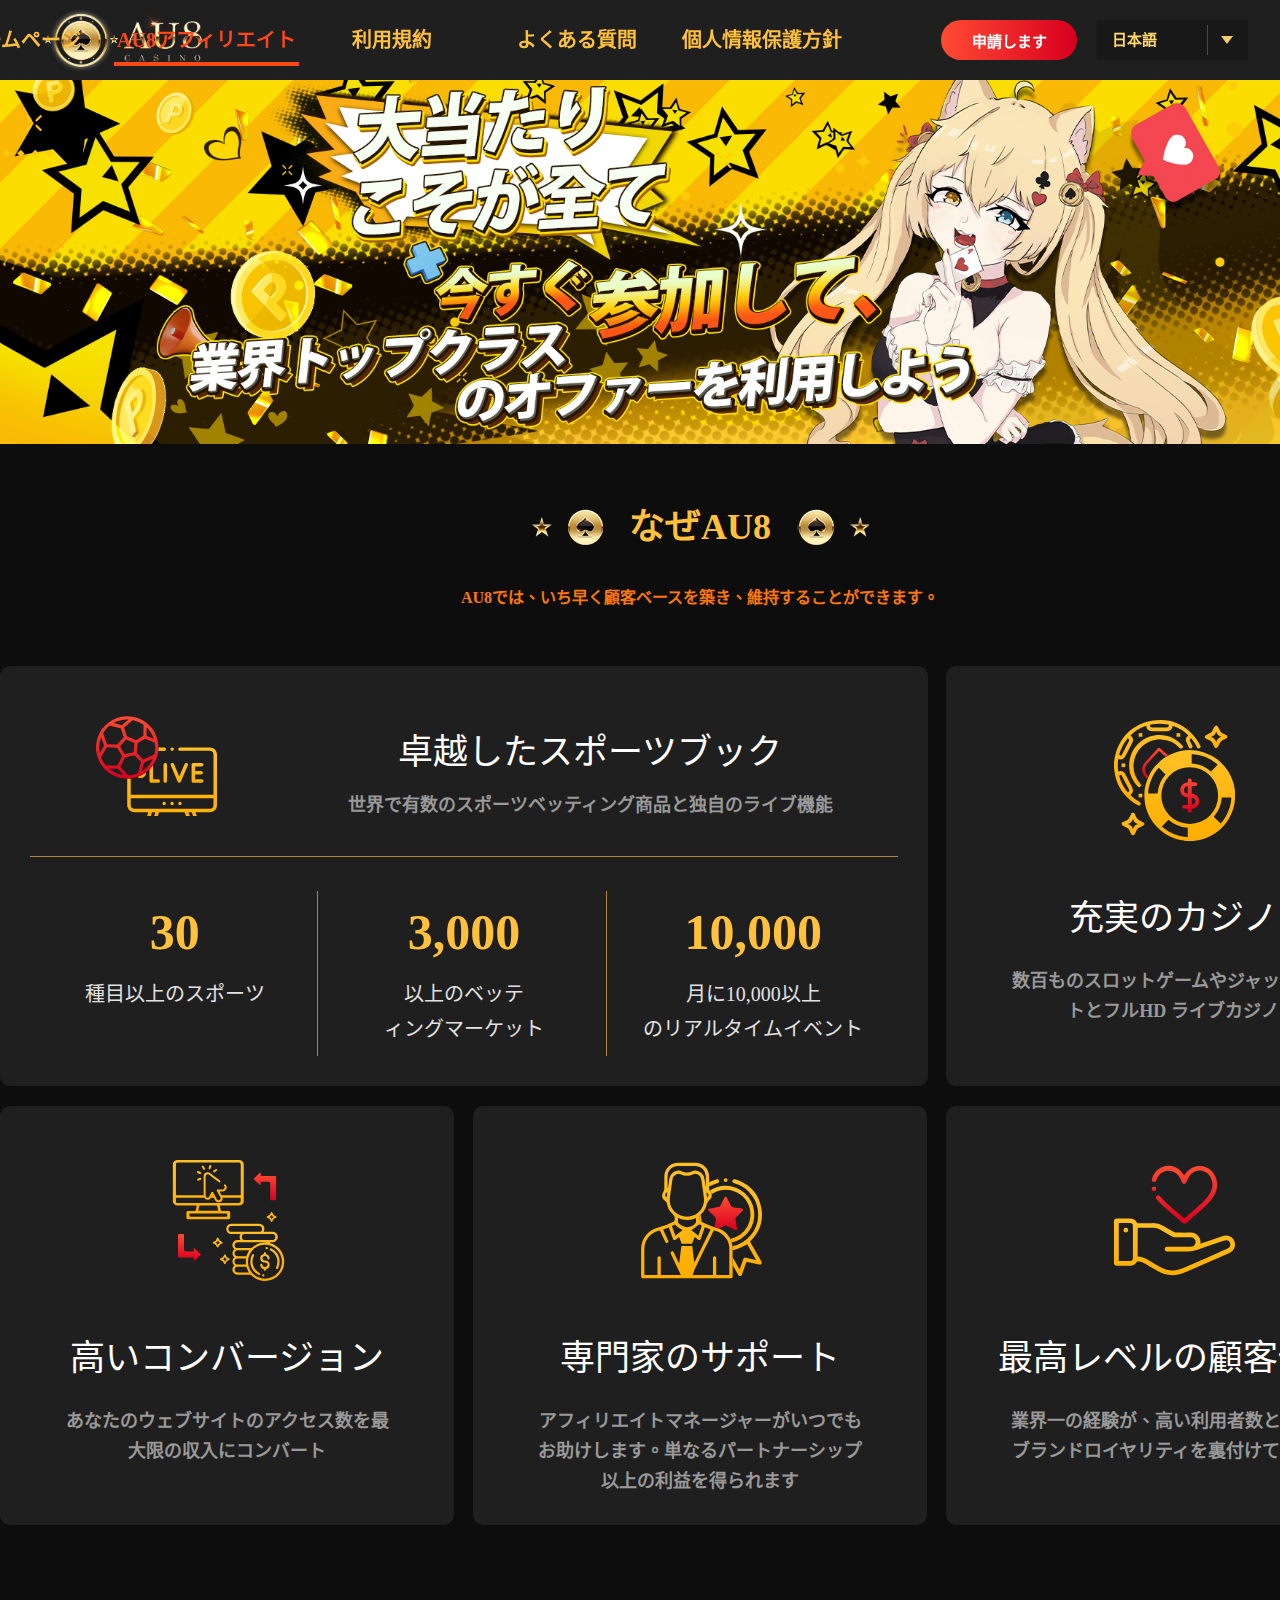
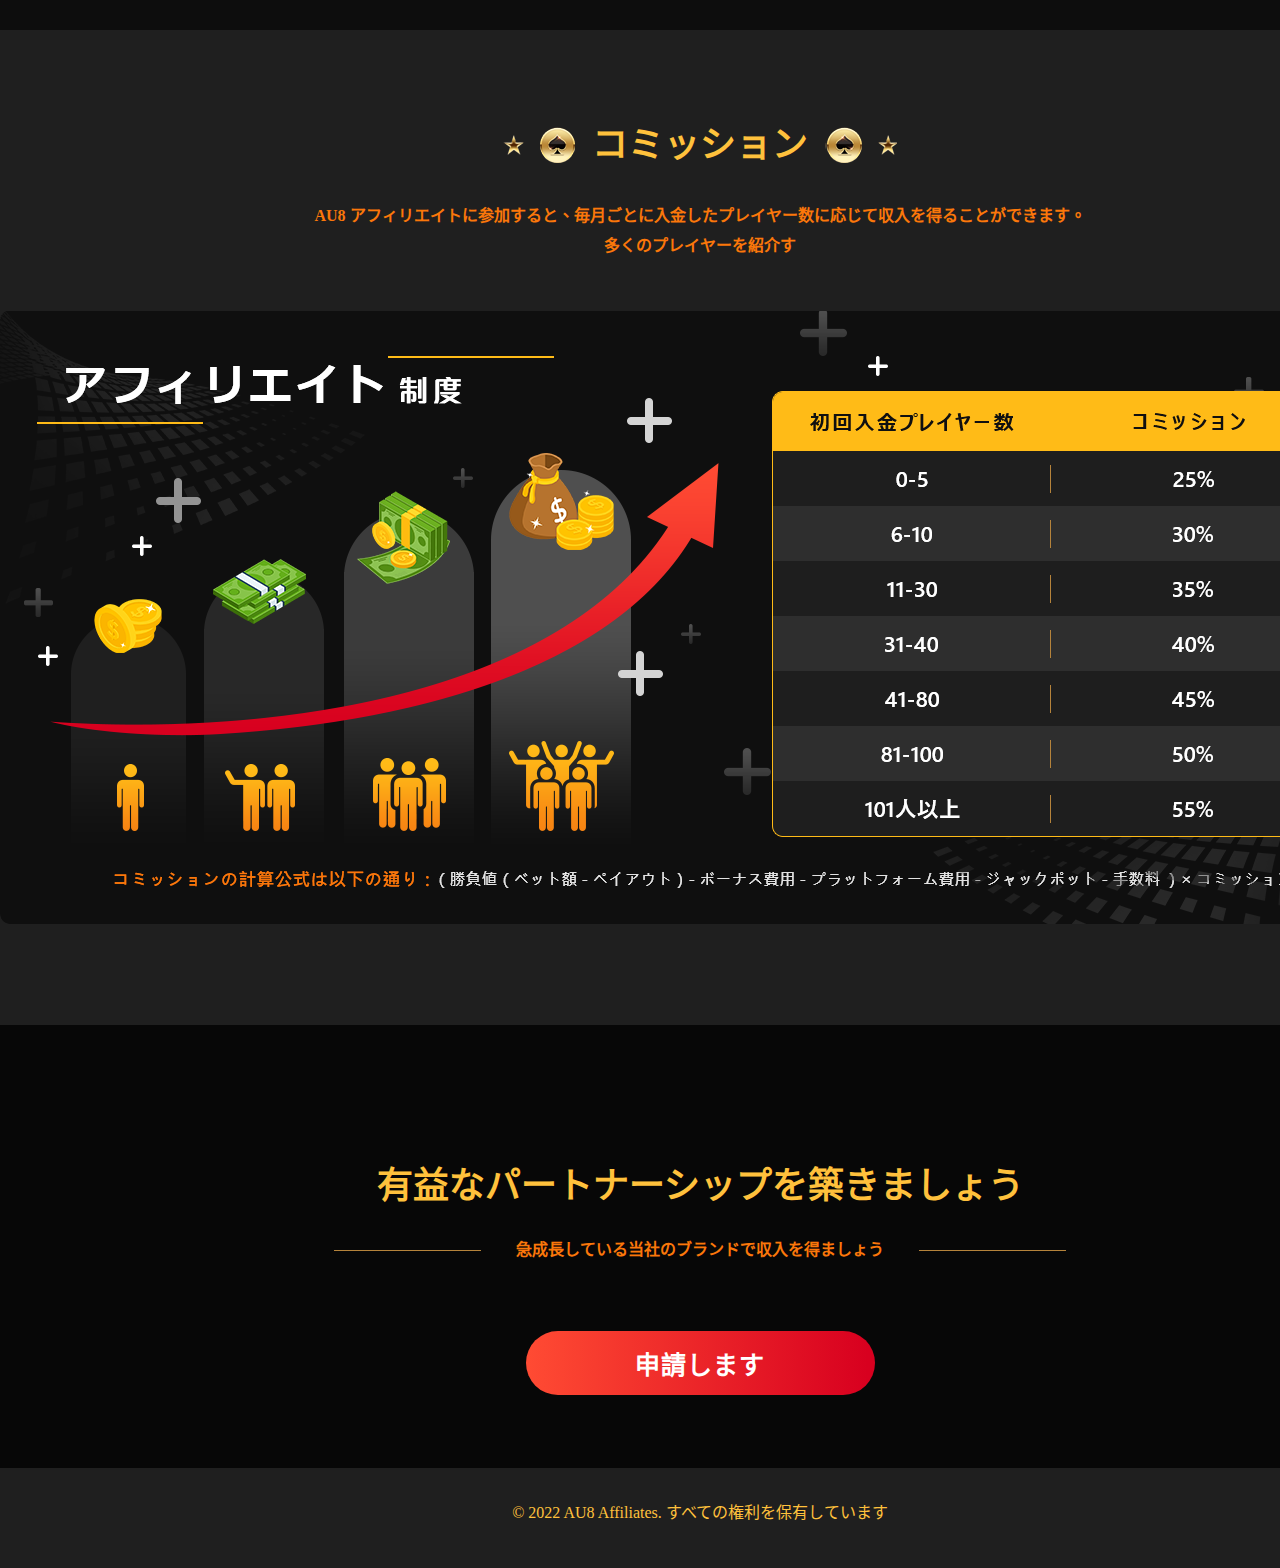
==== index.html @ 7978c4e2 "111-08-05" ====
<!DOCTYPE html>
<html lang="zh-TW">
<head>
    <meta charset="UTF-8">
    <meta name="viewport" content="width=device-width, initial-scale=0.25">
    <title>Document</title>
    <link rel="stylesheet" href="./css/style.css">
    <link rel="stylesheet" href="./js/slick-1.8.1/slick/slick.css">
    <link rel="stylesheet" href="./js/slick-1.8.1/slick/slick-theme.css">
    <script src="https://code.jquery.com/jquery-3.6.0.min.js"></script>
    <script src="https://code.jquery.com/jquery-2.2.0.min.js"></script>
    <script src="./js/slick-1.8.1/slick/slick.min.js"></script>
    <script src="./js/javascript.js"></script>
    <link rel="shortcut icon" href="../images/NJLOGO_64x64.ico" type="image/x-icon">
</head>
<body>
    <header>
        <!--上部-->
        <div class="top">
            <!--logo-->
            <img class="logo" src="./images/icon/logo.png" onclick="window.location.href='../index.html'">
            <ul class="agentNav">
                <li>ホームページ</li>
                <li class="active">AU8アフィリエイト</li>
                <li onclick="window.location.href='./html/agRule.html'">利用規約</li>
                <li onclick="window.location.href='./html/agQA.html'">よくある質問</li>
                <li onclick="window.location.href='./html/agPersonal.html'">個人情報保護方針</li>
            </ul>
             <!--右_未登入-->
             <ul class="user login display">
                <!--未登入選單-->
                <li>
                    <form class="loginForm">
                        <button class="agentSignup" type="button">申請します</button>
                    </form>
                </li>
                <!--語言列-->
                <li class="lang">
                    <select>
                        <option>繁體中文</option>
                        <option>简体中文</option>
                        <option>ENGLISH</option>
                        <option selected>日本語</option>
                    </select>
                </li>
            </ul>
        </div>
    </header>
    <main>
        <div class="agentPage">
            <div class="topBanner">
                <div class="eventBanner"></div>
            </div>
            <!--內容-->
            <div class="center">
                <div class="client">
                    <p class="title">なぜAU8</p>
                    <p class="subTitle">AU8では、いち早く顧客ベースを築き、維持することができます。</p>
                    <div class="block">
                        <div class="line">
                            <div class="long">
                                <div class="top">
                                    <i class="icon_1"></i>
                                    <div>
                                        <p class="main">卓越したスポーツブック </p>
                                        <p class="sub">世界で有数のスポーツベッティング商品と独自のライブ機能 </p>
                                    </div>
                                </div>
                                <div class="down">
                                    <div class="item">
                                        <p class="num">30</p>
                                        <p class="info">種目以上のスポーツ </p>
                                    </div>
                                    <div class="item">
                                        <p class="num">3,000</p>
                                        <p class="info">以上のベッテ<br>ィングマーケット</p>
                                    </div>
                                    <div class="item">
                                        <p class="num">10,000</p>
                                        <p class="info">月に10,000以上<br>のリアルタイムイベント </p>
                                    </div>
                                </div>
                            </div>
                            <div class="box">
                                <i class="icon_2"></i>
                                <p class="main">充実のカジノ</p>
                                <p class="sub">数百ものスロットゲームやジャックポッ<br>トとフルHD ライブカジノ</p>
                            </div>
                        </div>
                        <div class="line">
                            <div class="box">
                                <i class="icon_3"></i>
                                <p class="main">高いコンバージョン </p>
                                <p class="sub">あなたのウェブサイトのアクセス数を最<br>大限の収入にコンバート</p>
                            </div>
                            <div class="box">
                                <i class="icon_4"></i>
                                <p class="main">専門家のサポート</p>
                                <p class="sub">アフィリエイトマネージャーがいつでも<br>お助けします。単なるパートナーシップ<br>以上の利益を得られます</p>
                            </div>
                            <div class="box">
                                <i class="icon_5"></i>
                                <p class="main">最高レベルの顧客保持</p>
                                <p class="sub">業界一の経験が、高い利用者数と強力な<br>ブランドロイヤリティを裏付けています</p>
                            </div>
                        </div>
                    </div>
                </div>
            </div>
            <div class="commission">
                <div class="center">
                    <p class="title">コミッション</p>
                    <p class="subTitle">AU8 アフィリエイトに参加すると、毎月ごとに入金したプレイヤー数に応じて収入を得ることができます。<br>多くのプレイヤーを紹介す</p>
                    <div class="rulePic">
                    </div>
                </div>
            </div>
        </div>
    </main>
    <footer class="agentP">
            <p class="title">有益なパートナーシップを築きましょう</p>
            <p class="subTitle">急成長している当社のブランドで収入を得ましょう</p>
            <button class="agentSignup" type="button">申請します</button>
            <div class="bottom">
                <p class="copyright">© 2022 AU8 Affiliates. すべての権利を保有しています</p>
            </div>
    </footer>
    <div class="filter">
        <!--退傭代理註冊申請彈窗-->
        <div class="jumpWindow agRegist ">
            <div class="title">
                <p>申請します</p>
            </div>
            <div class="content">
                <div class="block">
                    <form>
                        <label>
                            <div class="inputBox">
                                <p class="inputName"><span>※</span>アカウントID</p>
                                <input type="text">
                                <p class="remindText">*数字と英文字のみ、記号不可<br>*4文字以上である必要が御座います<br>*4文字以上である必要が御座います</p>
                            </div>
                        </label>
                        <label>
                            <div class="inputBox">
                                <p class="inputName"><span>※</span>パスワード</p>
                                <input type="text">
                            </div>
                        </label>
                        <label>
                            <div class="inputBox">
                                <p class="inputName"><span>※</span>お名前</p>
                                <input type="text">
                                <p class="remindText">*ローマ字フルネーム</p>
                            </div>
                        </label>
                        <label>
                            <div class="inputBox last">
                                <p class="inputName"><span>※</span>メール</p>
                                <input type="text">
                            </div> 
                        </label>
                    </form>
                </div>    
                <div class="block">
                    <form>
                        <div class="inputBox">
                            <label>
                                <p class="inputName"><span>※</span>LINE</p>
                                <input type="text">
                            </label>
                        </div>
                        <div class="inputBox">
                            <label>
                                <p class="inputName"><span>※</span>宣伝サイトURL</p>
                                <input type="text">
                                <p class="remindText">*宣伝を行うサイトURLもしくはその他の宣伝方法<br>*宣伝URLが無い場合は、紹介方法をご入力ください<br>*プレイヤーアカウントはAU8で登録したアカウントとなります</p>
                            </label>
                        </div>
                        <div class="inputBox">
                            <label>
                                <p class="inputName"><span>※</span>報酬お支払い方法</p>
                                <input type="text" value="USDT" class="select"> <div class="arrow"></div>
                            </label>
                        </div>
                    </form> 
                    <div class="btnBox">
                        <div class="readBtn"><p class="checked">√</p></div>
                        <p class="agree openAGterms">利用規約に同意します</p>
                    </div>
                    <buttton class="apply close">申請します</buttton>
                </div>    
            </div>
        </div>
         <!--相關條款彈窗-->
         <div class="jumpWindow agTerms">
            <div class="title">
                <p>利用規約とプライバシーポリシー</p>
                <i class="close_ic back"></i>
            </div>
            <div class="content">
                <div class="contentBlock">
                    <p class="smallTitle introduce">1.はじめに</p>
                    <p class="info"><span class="chapter">1.1</span>本利用規約に同意する前に、すべての項目を必ずお読みください。本規約に同意することにより、本規約<br>は、パートナーまたはパートナーが代表する組織を拘束するものとなります。</p>
                </div>
                <div class="contentBlock">
                    <p class="smallTitle explain">2.定義と解釈</p>
                    <p class="info"><span class="keyword">「当サイト」</span>とは、fortuna888.netのことを指します。</p>
                    <p class="info"><span class="keyword">「AU8」</span>とは、fortuna888.netのことを指します。</p>
                    <p class="info"><span class="keyword">「当社」</span>とは、当サイトの運営会社Astrobet N.V., Ltd.のことを指します。</p>
                    <p class="info"><span class="keyword">「アフィリエイトプログラム」</span>とは、当サイトおよびパートナー間のパートナーシップを指します。<br>パートナーはAU8のウェブサイトを宣伝し、当サイトのウェブサイトへ新規プレイヤーを継続的に生み出すものとします。</p>
                    <p class="info"><span class="keyword">「パートナー」</span>とは、当サイトのアフィリエイトプログラムに登録参加する人物を指します。</p>
                    <p class="info"><span class="keyword">「パートナーウェブサイト」</span>とは、パートナーが維持・運営し、当サイトのアフィリエイトリンクおよびコ
                        ードを案内するプラットフォーム（ウェブサイト／アプリケーション／ウィジェット等）を指します。</p>
                    <p class="info"><span class="keyword">「アフィリエイトリンク」</span>とは、パートナーウェブサイトからAU8へのインターネットハイパーリンクを
                        指します。</p>
                    <p class="info"><span class="keyword">「アフィリエイトコード」</span>とは、パートナー毎に設定されるコードで、本コードを登録の際に入力をした場合
                        でもパートナーの子会員と設定されるコードを指します。</p>
                    <p class="info"><span class="keyword">「プレイヤー」</span>とは、当サイトでプレイアカウントを作成し、ベットしている人物のことを指します。</p>
                    <p class="info"><span class="keyword">「プレイアカウント」</span>とは、当サイトでプレイをするために作成されたアカウントを指します。</p>
                    <p class="info"><span class="keyword">「アフィリエイトアカウント」</span>とは、パートナーが当サイトのアフィリエイトプログラムに登録をした際に
                        発行されるアカウントを指します。</p>
                    <p class="info"><span class="keyword">「子会員」</span>とは、パートナーのリンクから当サイトへ登録をしたプレイヤーを指します。</p>
                    <p class="info"><span class="keyword">「アクティブ子会員」</span>とは、入金をしてベットをしたプレイヤーを指します。</p>
                    <p class="info"><span class="keyword">「コミッション」</span>とは、本規約で設定されたパートナーへの支払いを指します。 </p>
                </div>
                <div class="contentBlock">
                    <p class="smallTitle partner">3.パートナー適用条件</p>
                    <p class="info"><span class="chapter">3.1.</span>パートナーは以下を表明し保証します。</p>
                    <div class="chapterBox">
                        <p class="infoChapter"><span class="chapter">3.1.1.</span>パートナー期間中は、パートナー契約を締結する権利と権限を有し、そのすべての義務を履行する。</p>
                        <p class="infoChapter"><span class="chapter">3.1.2.</span>パートナー契約に基づく義務を履行するために必要な登録、許可、同意およびライセンスをすべて取<br>
                            得し、有効に維持するものとする。</p>
                        <p class="infoChapter"><span class="chapter">3.1.3.</span>パートナー契約の条項を完全に理解し、同意する。</p>
                    </div>
                    <p class="info"><span class="chapter">3.2.</span>当サイトは提出されたパートナー情報を審査し、アフィリエイト申請を認証するか否かを電子<br>
                    メールでパートナーに通知します。当社は、絶対的な裁量で登録を拒否する権利を保持します。</p>
                </div>
                <div class="contentBlock">
                    <p class="smallTitle right">4.当社の権利と義務</p>
                    <p class="info"><span class="chapter">4.1.</span>当社は、コミッションの総額を記録し、パートナーへの合計コミッションと統計データをアフィリエイ<br>
                        トアカウントから確認できるようにします。</p>
                    <p class="info"><span class="chapter">4.2.</span>当社は本規約に準じ、パートナーに対しコミッションを支払うものとします。</p>
                    <p class="info"><span class="chapter">4.3.</span>当社は、当社が適切と考える時点において、本アフィリエイトプログラムを終了、変更または閉鎖する<br>
                        権利、および本規約の規定を変更する独自の決定権を持ちます。資料の変更に関しては電子メールによる通<br>
                        知をパートナーに送ります。</p>
                    <p class="info"><span class="chapter">4.4.</span>当社は、当社の完全および絶対の裁量権で、新規パートナーを受け入れるか否かを判断する権利を持つも<br>
                        のとします。</p>
                    <p class="info"><span class="chapter">4.5.</span>下記に該当する場合、当社が最終権利を所有、およびパートナーのアカウントを閉鎖する権利を持
                        ちます:</p>
                        <div class="chapterBox">
                            <p class="infoChapter"><span class="chapter"> 4.5.1.</span>当社の単独の見解において、国内および国際規則を遵守するため。</p>
                            <p class="infoChapter"><span class="chapter"> 4.5.2.</span>当社の方針に従うため。</p>
                            <p class="infoChapter"><span class="chapter"> 4.5.3.</span>当社、プレイヤー、子会員又はその他第三者機関の利益を守るため。</p>
                        </div>
                        <p class="info"><span class="chapter">4.6.</span>当社は、以下のパートナーの個人情報を、高レベルなセキュリティ、アンチマネーロンダリングの<br>
                            法的条件への適合、当取引関係の管理の目的で使用され、プライバシーポリシーに応じて使用及び処理<br>
                            するものとします:</p>
                        <div class="chapterBox">
                            <p class="infoChapter"><span class="chapter"> 4.6.1.</span>アフィリエイトアカウントID</p>
                            <p class="infoChapter"><span class="chapter"> 4.6.2.</span>名前</p>
                            <p class="infoChapter"><span class="chapter"> 4.6.3.</span>メールアドレス</p>
                            <p class="infoChapter"><span class="chapter"> 4.6.4.</span>宣伝サイトURL</p>
                            <p class="infoChapter"><span class="chapter"> 4.6.5.</span>口座情報</p>
                        </div>
                </div>
                <div class="contentBlock">
                    <p class="smallTitle partneright">5.パートナーの権利と義務</p>
                    <p class="info"><span class="chapter">5.1.</span>パートナーは以下を保証し、承諾するものとします。</p>
                    <div class="chapterBox">
                        <p class="infoChapter"><span class="chapter">5.1.1.</span>当サイトおよびパートナーの利益を可能な限り最大限にすべく、自費による当サイトの<br>
                            マーケティング および宣伝を行う:</p>
                        <p class="infoChapter"><span class="chapter">5.1.2.</span>アフィリエイトプログラムの範囲内で提供されるアフィリエイトリンク、アフィリエイトコード、<br>
                            プロモーション、マーケティングツールを使用する。</p>
                        <p class="infoChapter"><span class="chapter">5.1.3.</span>パートナーのマーケティング活動は、適切かつプロフェッショナルとして本規約の規定に準
                            じなくてはならない。</p>
                        <p class="infoChapter"><span class="chapter">5.1.4.</span>常に関連する立法および適用される法律に準拠すること。これにはデータ保護およびプライバシーに<br>
                            関して適用される法律を含むがこれに限定されない。</p>
                        <p class="infoChapter"><span class="chapter">5.1.5.</span>パートナーウェブサイトのメンテナンスおよび開発に責任を持つこと。当サイトの情報が更新
                            されたら、パートナーウェブサイトも随時更新をすること。</p>
                        <p class="infoChapter"><span class="chapter">5.1.6.</span>パートナーウェブサイトに、当サイトのプレイヤーまたはプレイヤーに限定されずパートナーウェ
                            ブサイトを閲覧できる人物が誤解を招く内容を記載した場合、その際に発生した負債や当サイトが不利益
                            になる状況が発生した場合の責任はパートナーが負うものとする。</p>
                        <p class="infoChapter"><span class="chapter">5.1.7.</span>当サイトに有利に反映されるような方法でビジネスを遂行する。</p>
                        <p class="infoChapter"><span class="chapter">5.1.8.</span>差別的、みだらな内容、違法、性的描写、ポルノ、または暴力的な内容を含むようなマーケティング<br>
                            活動（パートナーウェブサイトを含む）を行わない。</p>
                        <p class="infoChapter"><span class="chapter">5.1.9.</span>ギャンブルの法的年齢未満を対象としない。ギャンブルおよびギャンブルのプロモーションが違法<br>
                            である管轄区域を対象としない。</p>
                        <p class="infoChapter"><span class="chapter">5.1.10.</span>当サイトに掲載されているマーケティングツールを除き、当社から承諾がない限り、当社または当<br>
                            サイトの保有者/運営者のその他表現、商標、知的財産権を使用しない。</p>
                    </div>
                    <p class="info"><span class="chapter">5.2.</span>パートナーは、当社より提供されたログイン情報の機密を保持し、安全で常に保護するものとします。<br>
                        また、パートナー側の不具合により、ログイン情報の適切な保護がなされなかった事に起因する不正の<br>
                        ログイン情報の使用は、パートナーが単独で責任を負うものとする。</p>
                    <p class="info"><span class="chapter">5.3.</span>パートナーは、アフィリエイトアカウントのユーザーIDとパスワードにおけるすべての活動と行為<br>
                        に対して、単独で責任を負うものとします。パートナーは、その認証の違法および不正使用の疑いがある<br>
                        場合は、即座に当社に連絡をするものとします。</p>
                    <p class="info"><span class="chapter">不正な方法によってまたは本規約を違反する不正手段によって、子会員の登録、紹介、ベットが行<br>
                        われている場合、当社はアフィリエイトアカウントを凍結する権利およびアフィリエイトアカウント<br>
                        からコミッションを差し引く権利を持ちます。</p>
                </div>
                <div class="contentBlock">
                    <p class="smallTitle committee">6.コミッション </p>
                    <p class="info"><span class="chapter">6.1.</span>当社は本規約に基づき、パートナーにコミッションを支払うものとします。</p>
                    <p class="info"><span class="chapter">6.2.</span>コミッションの計算公式は以下の通りです:<br>
                        （勝負値（ベット額-ペイアウト）- ボーナス費用 - プラットフォーム費用 - ジャックポット - 手数料 ）
                        × コミッション％</p>
                    <p class="info"><span class="keyword">*ペイアウト：子会員様が勝った金額</span></p>
                    <p class="info"><span class="chapter">6.3.</span>パートナーに支払うべきと当サイトが認めるコミッションは、毎月5日に計算され、その支払いは毎月<br>
                        10日18：00前にアフィリエイトアカウントへ配布されます。臨時システム調整が実施された場合は、<br>
                        コミッションの配布が遅れる場合があります。コミッションは日本円で支払われます。</p>
                    <p class="info"><span class="chapter">6.4.</span>当社はネガティブキャリーオーバー制度を採用しています。コミッションは、<br>
                        アフィリエイトアカウントがプラス残高の場合のみ行われます。当月のコミッションがマイナスの場合、<br>
                        マイナス残高は翌月に持ち越されます。翌月の収入がプラス残高で、前月から持ち越されたマイナス残高<br>
                        が相殺された場合に支払いが行われます。</p>
                    <p class="info"><span class="chapter">6.5.</span>連続した3ヶ月以内にアクティブ子会員が1名もいなかった場合、活動していないと判断し、<br>
                        システムワレットに入ったコミッションは全て0に戻ります。</p>    
                    <p class="info"><span class="chapter">6.6.</span>連続した6ヶ月以内にアクティブ子会員を獲得できない場合は、アカウントは凍結され、<br>
                        システムワレットに入ったコミッションは全て0に戻ります。</p>    
                    <p class="info"><span class="chapter">6.7.</span>下記に該当するものはコミッションから差し引かれます:</p> 
                    <p class="info"><span class="keyword">下記に限らず「相互メリット」の原則より、万が一不正な行為により一方が平等でない利益を獲得した場合、当サイトが全ての最終決定権を有しております</span></p>   
                    <div class="chapterBox">
                        <p class="infoChapter"><span class="chapter"> 6.7.1.</span>体験ボーナスから発生したリベート</p>
                        <p class="infoChapter"><span class="chapter"> 6.7.2.</span>ボーナス費用</p>
                        <p class="infoChapter"><span class="chapter"> 6.7.3.</span>ゲームプラットフォーム費用</p>
                        <p class="infoChapter"><span class="chapter"> 6.7.4.</span>ジャックポット費用</p>
                        <p class="infoChapter"><span class="chapter"> 6.7.5.</span>サービス手数料</p>
                    </div>
                    <p class="info"><span class="chapter">6.8.</span>パートナーは、不正または誤った取引に基づいて受け取ったコミッションは全額返金<br>
                        しなければなりません。</p>
                    <p class="info"><span class="chapter">6.9.</span>コミッションに関わるあらゆる権利に関しては当サイトが全ての最終決定権を有しております。<br>
                        しなければなりません。</p>
                </div>
                <div class="contentBlock">
                    <p class="smallTitle notice">7.禁止事項</p>
                    <p class="info"><span class="chapter">7.1.</span>下記禁止事項を発見した場合、該当月のコミッションは全て当社が没収し、アフィリエイトアカウントの凍結をいたします:</p>
                    <div class="chapterBox">
                        <p class="infoChapter"><span class="chapter"> 7.1.1.</span>パートナーと子会員が同じIPおよび名前であること。</p>
                        <p class="infoChapter"><span class="chapter"> 7.1.2.</span>パートナーが自分のアフィリエイトアカウントにプレイアカウントを登録すること（セルフアフィリエイト）。</p>
                        <p class="infoChapter"><span class="chapter"> 7.1.3.</span>パートナーが、既存プレイヤーに、パートナー自身のアフィリエイトリンクおよびコードから、再度プレイアカウントを登録させること。</p>
                        <p class="infoChapter"><span class="chapter"> 7.1.4.</span>パートナーが他のパートナーの子会員になること。</p>
                        <p class="infoChapter"><span class="chapter"> 7.1.5.</span>パートナー同士が協力をしてコミッションを稼ぐこと。</p>
                        <p class="infoChapter"><span class="chapter"> 7.1.6.</span>パートナーと子会員またはプレイヤーが協力をしてコミッションを稼ぐこと。</p>
                    </div>
                    <p class="info"><span class="chapter">7.2.</span>自身のアフィリエイトアカウントを利用して、本人または、友人、従業員または他の第三者
                        がプレイヤーとして登録し、個人的使用およびその使用のためにプレイヤーアカウントに直接または間接的に入金を行って、コミッションを増やす行為や、その他当社および当サイトを欺く行為はすべて詐欺
                        とみなされます。</p>
                    <p class="info"><span class="chapter">7.3.</span>アフィリエイトアカウントでログイン後、バックオフィスで確認できる情報が、ご友人、プレイヤー、
                        従業員、第三者へ意図的、偶発的に関わらず漏らすことは禁止です。情報が漏れた場合に出た損失、傷害、
                        損害はパートナーが負うものとします。</p>
                </div>
                <div class="contentBlock ">
                    <p class="smallTitle classified">8.機密情報</p>
                    <p class="info"><span class="chapter">9.1.</span>すべての情報は機密扱いとされ、当社の事前の明示的かつ書面による同意なしに、直接的にも間接的にも、個人的または商業目的その他の目的でも使用されることは許されません。</p>
                    <p class="info"><span class="chapter">9.2.</span>パートナーは、本規約に基づく義務の履行以外の目的で機密情報を使用してはいけません。</p>
                    <p class="info"><span class="chapter">9.3.</span>条項9は、パートナー契約終了後も存続するものとします。</p>
                </div>
                <div class="contentBlock">
                    <p class="smallTitle duty">9.負債および責任制限</p>
                    <p class="info"><span class="chapter">8.1.</span>当社は、以下に関して一切の責任を負いません:</p>
                    <div class="chapterBox">
                        <p class="infoChapter"><span class="chapter"> 8.1.1.</span>経済的損失。（利益、収益、事業、契約を含むがこれに限定されない）</p>
                        <p class="infoChapter"><span class="chapter"> 8.1.2.</span>パートナーまたはパートナーウェブサイトの評判、営業権の損失。</p>
                        <p class="infoChapter"><span class="chapter"> 8.1.3.</span>意図的、偶発的、間接的、必然的な損失。</p>
                    </div>
                </div>
                <div class="contentBlock">
                    <p class="smallTitle terminate">10.解約または契約の終了 </p>
                    <p class="info"><span class="chapter">10.1.</span>本契約は、当社またはパートナーのいずれかが、電子メールにて告知を送ることにより終了させることができます。当サイトがカジノゲームサービスをプレイヤーに提供することを妨げられた場合は、本契約は自動的に終了します。</p>
                    <p class="info"><span class="chapter">10.2.</span>いずれかの当事者に、本利用規約に対する重大な規約違反が認められた場合、他方当事者
                        はパートナー契約を即時に終了させる権利を持ちます。</p>
                    <p class="info"><span class="chapter">10.3.</span>当社は、パートナーが下記を例とする積極的な宣伝を行わない場合に、電子メールでの通知
                        によって本利用規約を終了およびアフィリエイトアカウントを凍結する権利を保持します。その際に所持
                        しているコミッションは全て当社が没収いたします。</p>
                    <div class="chapterBox">
                        <p class="infoChapter"><span class="chapter"> 10.3.1.</span>一定期間合理的な数のプレイヤーを当サイトに紹介しない場合。</p>
                        <p class="infoChapter"><span class="chapter"> 10.3.2.</span>連続した6ヶ月以内にアクティブ子会員を獲得できない場合。</p>
                        <p class="infoChapter"><span class="chapter"> 10.3.3.</span>パートナーが当サイトを積極的に宣伝していないとみなす合理的な理由がある場合。</p>
                    </div>
                    <p class="info"><span class="chapter">10.4.</span>本契約の解約に際し、パートナーは全ての機密情報と宣伝ツールを当社に対して返還する義務を持ちます。契約終了後、先に述べた情報を使用または未返還であることが発覚した場合、その際に得た収
                        益は当社へ返還、損害や損失は全てパートナーが負うものとします。</p>
                    <p class="info"><span class="chapter">10.5.</span>パートナーは、本契約の解約後も、解約前に発生した本規約の違反から生じるいかなる責任
                        に関してもその履行を免れることは出来ません。</p>
                </div>
                <div class="contentBlock">
                    <p class="smallTitle agreetment">11.本規約および本契約の改正</p>
                    <p class="info"><span class="chapter">11.1.</span>当社は、本規約のいかなる規定も、パートナーに事前通知することなく、いつでも条項のいずれかを
                        修正、変更、削除または追加する権利を保持します。変更後、パートナーへは電子メールアドレスで通知
                        されます。当社が修正または変更を公開した後、アフィリエイトプログラムに継続して参加することは、
                        パートナーは新しい利用規約を承諾したものとみなされます。</p>
                </div>
            </div>
            <div class="btnBox">
                <button class="closeTerms">同意する</button>
            </div>
        </div>
    </div>
    <div class="bg"></div>
</body>
</html>
---- css/style.css ----
@charset "UTF-8";
button:disabled {
  background: #585858 !important;
  border: none !important;
  color: #ffffff !important;
  -webkit-box-shadow: none !important;
          box-shadow: none !important;
  cursor: not-allowed;
}

input:disabled {
  background: #272727 !important;
  border: none !important;
}

header .forget i {
  background: url("../images/icon/question.png") no-repeat;
  background-size: 100%;
}

header .transferInfo .money i {
  background: url("../images/icon/svg/loading_g.svg") no-repeat;
  background-size: 100%;
}

.topGameList .prev::before,
.topGameList .next::before {
  background: url("../images/icon/svg/arrow_w.svg") no-repeat;
  background-size: 100%;
}

.mainWrap .quickBox i {
  background: url("../images/icon/quick_ic.png") no-repeat;
  background-size: 600%;
}

.mainWrap .loveGame .textBox .love {
  background: url("../images/icon/svg/love1.svg") no-repeat;
  background-size: 100%;
}

.mainWrap .loveGame .textBox .love.active {
  background: url("../images/icon/svg/love2.svg") no-repeat;
  background-size: 100%;
}

.sideBar .inviteBtn a {
  background: url("../images/icon/invite.gif") no-repeat;
  background-size: contain;
}

.sideBar .goTop i {
  background: url("../images/icon/goTop.png") no-repeat;
  background-size: contain;
}

footer .twitter {
  background: url("../images/icon/svg/twitter.svg") no-repeat !important;
  background-size: contain;
}

footer .payments .bank {
  background: url("../images/partner/footer_payments/bank.png") no-repeat center;
}

footer .payments .usdt {
  background: url("../images/partner/footer_payments/usdt.png") no-repeat center;
}

footer .payments .vega {
  background: url("../images/partner/footer_payments/vega.png") no-repeat center;
}

footer .payments .imove {
  background: url("../images/partner/footer_payments/imove.png") no-repeat center;
}

footer .payments .sticpay {
  background: url("../images/partner/footer_payments/sticpay.png") no-repeat center;
}

footer .payments .iwallet {
  background: url("../images/partner/footer_payments/iwallet.png") no-repeat center;
}

footer .payments .tigerpay {
  background: url("../images/partner/footer_payments/tigerpay.png") no-repeat center;
}

footer .partner .ag {
  background: url("../images/partner/footer_partner/ag.png") no-repeat center;
}

footer .partner .sa {
  background: url("../images/partner/footer_partner/sa.png") no-repeat center;
}

footer .partner .dg {
  background: url("../images/partner/footer_partner/dg.png") no-repeat center;
}

footer .partner .tpg {
  background: url("../images/partner/footer_partner/tpg.png") no-repeat center;
}

footer .partner .og {
  background: url("../images/partner/footer_partner/og.png") no-repeat center;
}

footer .partner .sp {
  background: url("../images/partner/footer_partner/sp.png") no-repeat center;
}

footer .partner .mg {
  background: url("../images/partner/footer_partner/mg.png") no-repeat center;
}

footer .partner .pp {
  background: url("../images/partner/footer_partner/pp.png") no-repeat center;
}

footer .partner .gh {
  background: url("../images/partner/footer_partner/gh.png") no-repeat center;
}

footer .partner .elk {
  background: url("../images/partner/footer_partner/elk.png") no-repeat center;
}

footer .partner .ftp {
  background: url("../images/partner/footer_partner/ftp.png") no-repeat center;
}

footer .partner .pg {
  background: url("../images/partner/footer_partner/pg.png") no-repeat center;
}

footer .partner .bng {
  background: url("../images/partner/footer_partner/bng.png") no-repeat center;
}

footer .partner .ab {
  background: url("../images/partner/footer_partner/ab.png") no-repeat center;
}

footer .partner .pls {
  background: url("../images/partner/footer_partner/pls.png") no-repeat center;
}

footer .partner .rsg {
  background: url("../images/partner/footer_partner/rsg.png") no-repeat center;
}

footer .partner .bp {
  background: url("../images/partner/footer_partner/bp.png") no-repeat center;
}

footer .partner .redtiger {
  background: url("../images/partner/footer_partner/redtiger.png") no-repeat center;
}

footer .partner .ifun {
  background: url("../images/partner/footer_partner/ifun.png") no-repeat center;
}

footer .partner .redrake {
  background: url("../images/partner/footer_partner/redrake.png") no-repeat center;
}

footer .partner .ely {
  background: url("../images/partner/footer_partner/ely.png") no-repeat center;
}

footer .partner .atux {
  background: url("../images/partner/footer_partner/atux.png") no-repeat center;
}

footer .partner .evoplay {
  background: url("../images/partner/footer_partner/evoplay.png") no-repeat center;
}

footer .partner .sport {
  background: url("../images/partner/footer_partner/sport.png") no-repeat center;
}

footer .partner .png {
  background: url("../images/partner/footer_partner/png.png") no-repeat center;
}

footer .partner .relax {
  background: url("../images/partner/footer_partner/relax.png") no-repeat center;
}

footer .partner .wm {
  background: url("../images/partner/footer_partner/wm.png") no-repeat center;
}

footer .partner .ygg {
  background: url("../images/partner/footer_partner/ygg.png") no-repeat center;
}

footer .partner .net {
  background: url("../images/partner/footer_partner/net.png") no-repeat center;
}

footer .partner .jili {
  background: url("../images/partner/footer_partner/jili.png") no-repeat center;
}

footer .partner .nolimit {
  background: url("../images/partner/footer_partner/nolimit.png") no-repeat center;
}

footer .partner .evo {
  background: url("../images/partner/footer_partner/evo.png") no-repeat center;
}

.jumpWindow .close_ic {
  background: url("../images/icon/svg/close_w.svg") no-repeat;
  background-size: 100%;
}

.jumpWindow.betWindow .trans_arrow {
  background: url("../images/icon/svg/transfer_arrow.svg") no-repeat;
  background-size: 100%;
}

.jumpWindow.loading .content div {
  background: url("../images/icon/svg/loading_b.svg") no-repeat;
  background-size: 100%;
}

.jumpWindow .pageBox .page i {
  background: url("../images/icon/svg/arrow_g.svg") no-repeat;
  background-size: contain;
}

.gameWrap {
  background: url("../images/gameBG.jpg") no-repeat;
  background-size: contain;
  background-attachment: fixed;
}

.slotBody .search_ic {
  background: url("../images/icon/svg/search.svg") no-repeat top center;
  background-size: cover;
}

.slotBody .pfName button i {
  background: url("../images/icon/svg/arrow_w.svg") no-repeat;
  background-size: 100%;
}

.slotBody .gameList .textBox .love {
  background: url("../images/icon/svg/love1.svg") no-repeat;
  background-size: 100%;
}

.slotBody .gameList .textBox .love.active {
  background: url("../images/icon/svg/love2.svg") no-repeat;
  background-size: 100%;
}

.eventTitle {
  background: url("../images/eventTitleBG.png") no-repeat;
  background-size: cover;
}

.eventBody .event_ic,
.eventBody .event_ic::before {
  background: url("../images/icon/svg/entire.svg") no-repeat;
  background-size: 100%;
}

.eventDetail .back {
  background: url("../images/icon/event_back.png") no-repeat;
  background-size: contain;
}

.eventDetail .btnBox .twitter {
  background: url("../images/icon/svg/twitter.svg");
  background-size: contain;
}

.eventDetail .btnBox .telegram {
  background: url("../images/icon/svg/telegram.svg");
  background-size: contain;
}

.eventDetail .btnBox .wechat {
  background: url("../images/icon/svg/wechat.svg");
  background-size: contain;
}

.eventDetail .btnBox .facebook {
  background: url("../images/icon/svg/facebook.svg");
  background-size: contain;
}

.eventDetail .btnBox .line {
  background: url("../images/icon/svg/line.svg");
  background-size: contain;
}

.eventDetail .btnBox .link {
  background: url("../images/icon/link.png");
  background-size: contain;
}

.innerNav .user_ic,
.innerNav .user_ic::before {
  background: url("../images/icon/svg/innerNav_user.svg") no-repeat;
  background-size: 100%;
}

.innerNav .vip_ic,
.innerNav .vip_ic::before {
  background: url("../images/icon/svg/innerNav_vip.svg") no-repeat;
  background-size: 100%;
}

.innerNav .wallet_ic,
.innerNav .wallet_ic::before {
  background: url("../images/icon/svg/innerNav_wallet.svg") no-repeat;
  background-size: 100%;
}

.innerNav .card_ic,
.innerNav .card_ic::before {
  background: url("../images/icon/svg/innerNav_card.svg") no-repeat;
  background-size: 100%;
}

.innerNav .dealRecord_ic,
.innerNav .dealRecord_ic::before {
  background: url("../images/icon/svg/innerNav_dealRecord.svg") no-repeat;
  background-size: 100%;
}

.innerNav .betRecord_ic,
.innerNav .betRecord_ic::before {
  background: url("../images/icon/svg/innerNav_betRecord.svg") no-repeat;
  background-size: 100%;
}

.innerNav .event_ic,
.innerNav .event_ic::before {
  background: url("../images/icon/svg/innerNav_event.svg") no-repeat;
  background-size: 100%;
}

.innerNav .mail_ic,
.innerNav .mail_ic::before {
  background: url("../images/icon/svg/innerNav_mail.svg") no-repeat;
  background-size: 100%;
}

.innerNav .dividend_ic,
.innerNav .dividend_ic::before {
  background: url("../images/icon/svg/innerNav_dividend.svg") no-repeat;
  background-size: 100%;
}

.innerNav .invite_ic,
.innerNav .invite_ic::before {
  background: url("../images/icon/svg/innerNav_invite.svg") no-repeat;
  background-size: 100%;
}

.memberWrap .level .data_ic {
  background: url("../images/icon/svg/data.svg") no-repeat center;
  background-size: 65%;
}

.memberWrap .level .phone_ic {
  background: url("../images/icon/svg/phone.svg") no-repeat center;
  background-size: 65%;
}

.memberWrap .level .bankcard_ic {
  background: url("../images/icon/svg/bankcard.svg") no-repeat center;
  background-size: 65%;
}

.memberWrap .level .mail_ic {
  background: url("../images/icon/svg/mail_w.svg") no-repeat center;
  background-size: 65%;
}

.memberWrap .left .changePhone::before,
.memberWrap .changePassword button::before {
  background: url("../images/icon/edit.png") no-repeat;
  background-size: contain;
}

.memberWrap .right .copy::before {
  background: url("../images/icon/copy.png") no-repeat;
  background-size: contain;
}

.memberWrap .right .qr {
  background: url("../images/icon/qr.png") no-repeat;
  background-size: contain;
}

.vipWrap {
  background: url("../images/vip_info.png") no-repeat;
  background-size: 100%;
}

.vipHeader .medal {
  background: url("../images/icon/medal.png") no-repeat;
  background-size: 100%;
}

.vipWrap .detailTitle .back {
  background: url("../images/icon/svg/arrow_r.svg") no-repeat;
  background-size: 100%;
}

.vipWrap .detailCardBox .prev,
.vipWrap .detailCardBox .next {
  background: url("../images/icon/svg/arrow_r.svg") no-repeat;
  background-size: 100%;
}

.vipWrap .detailCardBox .cardBg {
  background: url("../images/vip_card.png") no-repeat;
  background-size: 100%;
}

.vipWrap .detailCardBox .cardBg.v2 {
  background: url("../images/vip_card_2.png") no-repeat;
  background-size: 100%;
}

.vipWrap .detailCardBox .cardBg.v3 {
  background: url("../images/vip_card_3.png") no-repeat;
  background-size: 100%;
}

.walletWrap .platformWallet .re_ic {
  background: url("../images/icon/svg/refresh.svg") no-repeat;
  background-size: contain;
}

.walletWrap .platformWallet .remind_ic {
  background: url("../images/icon/remind.png") no-repeat;
  background-size: contain;
}

.dealWrap .waterBox .arrow_ic {
  background: url("../images/icon/svg/arrow_r.svg") no-repeat;
  background-size: 100%;
}

.dealWrap .dealBox .page i,
.dealWrap .waterBox .page i {
  background: url("../images/icon/svg/arrow_g.svg") no-repeat;
  background-size: contain;
}

.cardMiddle .card .addCard_ic {
  background: url("../images/icon/svg/addCard.svg") no-repeat;
  background-size: 100%;
}

.cardWrap .cardBox .card {
  background: url("../images/bankCard.png") no-repeat;
  background-size: cover;
}

.cardWrap .review {
  background: url("../images/icon/review.png") no-repeat;
  background-size: 100%;
}

.cardWrap .bottomWrap .idImg {
  background: url("../images/icon/photo.png") no-repeat;
  background-size: contain;
}

.rightSide .smallBoard .arrow {
  background: url("../images/icon/svg/arrow_r.svg") no-repeat;
  background-size: 100%;
}

.mailWrap.innerMode .title .arrow_ic,
.mailWrap.innerMode .msgTitle .prev, .mailWrap.innerMode .msgTitle .next {
  background: url("../images/icon/svg/arrow_b.svg") no-repeat;
  background-size: contain;
}

.mailWrap .bottom .page i {
  background: url("../images/icon/svg/arrow_g.svg") no-repeat;
  background-size: contain;
}

.betWrap .fakeTable .arrow_ic {
  background: url("../images/icon/svg/arrow_b.svg") no-repeat;
  background-size: 100%;
}

.betWrap .fakeTable .page i {
  background: url("../images/icon/svg/arrow_g.svg") no-repeat;
  background-size: contain;
}

.eventWrap .tableWrap .page i {
  background: url("../images/icon/svg/arrow_g.svg") no-repeat;
  background-size: contain;
}

.depositWrap .top .title button i {
  background: url("../images/icon/question_2.png") no-repeat;
  background-size: 100%;
}

.depositWrap .list .card_ic {
  background: url("../images/icon/svg/card.svg") no-repeat;
  background-size: 100%;
}

.depositWrap .list .depositIC {
  background: url("../images/icon/deposit_ic.png") no-repeat;
  background-size: 500%;
}

.depositWrap .list .prev, .depositWrap .list .next {
  background: url("../images/icon/svg/arrow_r.svg") no-repeat;
  background-size: 100%;
}

.depositWrap .bottom .fakeTable .copy::before {
  background: url("../images/icon/copy.png") no-repeat;
  background-size: contain;
}

.rightSide .tran_ic {
  background: url("../images/icon/svg/transfer_arrow.svg") no-repeat;
  background-size: 100%;
}

.rightSide .re_ic {
  background: url("../images/icon/svg/refresh.svg") no-repeat;
  background-size: contain;
}

.rightSide .search_ic::before {
  background: url("../images/icon/svg/search.svg") no-repeat;
  background-size: contain;
}

.withdrawalWrap .smallTitle .reset_ic {
  background: url("../images/icon/svg/refresh.svg") no-repeat;
  background-size: 100%;
}

.withdrawalWrap .platformBox .db_arrow {
  background: url("../images/icon/svg/unfold.svg") no-repeat;
  background-size: 100%;
}

.withdrawalWrap .platformBox .remind_ic {
  background: url("../images/icon/remind.png") no-repeat;
  background-size: contain;
}

.transferWrap .walletTitle .reset_ic {
  background: url("../images/icon/svg/refresh.svg") no-repeat;
  background-size: 100%;
}

.transferWrap .platform .db_arrow {
  background: url("../images/icon/svg/unfold.svg") no-repeat;
  background-size: 100%;
}

.transferWrap .platform .remind_ic {
  background: url("../images/icon/remind.png") no-repeat;
  background-size: contain;
}

.transferWrap .platformBox .trans_ic {
  background: url("../images/icon/svg/transfer_arrow.svg") no-repeat;
  background-size: 100%;
}

.helpPage .nav .arrow_ic {
  background: url("../images/icon/svg/arrow_r.svg") no-repeat;
  background-size: 100%;
}

.helpPage .nav .bulb {
  background: url("../images/icon/svg/bulb.svg") no-repeat;
  background-size: 100%;
}

.helpPage .nav .problem {
  background: url("../images/icon/svg/helpProblem.svg") no-repeat;
  background-size: 100%;
}

.helpPage .nav .aboutUs {
  background: url("../images/icon/svg/aboutus.svg") no-repeat;
  background-size: 100%;
}

.helpPage .nav .downloadIC {
  background: url("../images/icon/download.png") no-repeat;
  background-size: 100%;
}

.helpPage .teachList .arrow_ic {
  background: url("../images/icon/svg/arrow_b.svg") no-repeat;
  background-size: 100%;
}

.helpPage .img.online01 {
  background: url("../images/help/online01.png") no-repeat;
  background-size: 100%;
}

.helpPage .img.online02 {
  background: url("../images/help/online02.png") no-repeat;
  background-size: 100%;
}

.helpPage .img.online03 {
  background: url("../images/help/online03.png") no-repeat;
  background-size: 100%;
}

.helpPage .img.online04 {
  background: url("../images/help/online04.png") no-repeat;
  background-size: 100%;
}

.helpPage .img.online05 {
  background: url("../images/help/online05.png") no-repeat;
  background-size: 100%;
}

.helpPage .upload_ic {
  background: url("../images/icon/svg/help_upload.svg") no-repeat;
  background-size: contain;
}

.registerWrap {
  background: url("../images/registerBG.jpg") no-repeat;
  background-size: cover;
  background-attachment: fixed;
}

.registerWrap .register_ic {
  background: url("../images/icon/register_ic.png");
  background-size: contain;
}

.registerWrap .eye_ic {
  background: url("../images/icon/eye.png") no-repeat;
  background-size: 100%;
}

.registerWrap .date_ic {
  background: url("../images/icon/date.png") no-repeat;
  background-size: contain;
}

.registerWrap .line_ic {
  background: url("../images/icon/line_ic.png") no-repeat;
  background-size: contain;
}

.inviteWrap .left .copy::before {
  background: url("../images/icon/copy.png") no-repeat;
  background-size: contain;
}

.inviteWrap .right .qr {
  background: url("../images/icon/qr.png") no-repeat;
  background-size: 100%;
}

.inviteWrap .mainImg {
  background: url("../images/invite.jpg") no-repeat;
  background-size: 100%;
}

.pointWrap .fakeTable .page i,
.pointWrap .recordTable .page i {
  background: url("../images/icon/svg/arrow_g.svg") no-repeat;
  background-size: contain;
}

.pointWrap .fakeTable .arrow_ic {
  background: url(../images/icon/svg/arrow_b.svg) no-repeat;
  background-size: 100%;
}

header .logo {
  width: 190px;
  height: 80px;
  -o-object-fit: cover;
     object-fit: cover;
}

header .topGameList li div {
  width: 195px;
  height: 168px;
  -webkit-box-sizing: border-box;
          box-sizing: border-box;
  padding: 0 8px;
}
header .topGameList li div img {
  width: 100%;
  height: 100%;
  -o-object-fit: contain;
     object-fit: contain;
}

header .topGameList .hot li div {
  width: 257px;
  height: 171px;
  -webkit-box-sizing: border-box;
          box-sizing: border-box;
  padding: 0 8px;
}
header .topGameList .hot li div img {
  width: 100%;
  height: 100%;
  -o-object-fit: cover;
     object-fit: cover;
  border: solid 1px #ffc13c;
  border-radius: 5px;
}

.single-item img {
  width: 100%;
  max-height: 478px;
  -o-object-fit: cover;
     object-fit: cover;
}

.mainWrap .typeList img {
  width: 100%;
  -o-object-fit: contain;
     object-fit: contain;
}

.gameWrap .mainImg {
  width: 675px;
  height: 732px;
}

.gameWrap .btnBox img {
  width: 189px;
  height: 185px;
  -o-object-fit: cover;
     object-fit: cover;
  -o-object-position: top;
     object-position: top;
}
.gameWrap .btnBox img:hover, .gameWrap .btnBox img:active, .gameWrap .btnBox img.active {
  -o-object-position: bottom;
     object-position: bottom;
}

.pfName img {
  width: auto;
  height: 85%;
}

.slotBody .gameList img {
  width: 100%;
  height: 165px;
}

.eventBox .imgBox {
  width: 792px;
  height: 192px;
}
.eventBox .imgBox img {
  width: 100%;
  height: 100%;
  -o-object-fit: cover;
     object-fit: cover;
}

.eventDetail .imgBox {
  width: 100%;
  height: 267px;
}
.eventDetail .imgBox img {
  width: 100%;
  height: 100%;
  -o-object-fit: cover;
     object-fit: cover;
}

.checkEvent .imgBox {
  width: 100%;
  height: 400px;
}
.checkEvent .imgBox img {
  width: 100%;
  height: auto;
  -o-object-fit: cover;
     object-fit: cover;
}

.registerWrap .title img {
  width: 125px;
  -o-object-fit: contain;
     object-fit: contain;
}

.rightSide .smallBoard img {
  width: 100%;
}

.inviteWrap .bottom img {
  width: 100%;
}

.helpWrap img {
  width: 100%;
}

.agentPage .topBanner,
.agOther .topBanner {
  background: url("../images/agentBn.jpg") no-repeat;
  background-size: 100%;
}

.agentPage .title::before,
.agentPage .title::after,
.agOther .title::before,
.agOther .title::after {
  background: url("../images/icon/agentTitle.png") no-repeat;
  background-size: 200%;
}

.agRule .leftArea ul li:hover::after, .agRule .leftArea ul li.active::after,
.agQA .leftArea ul li:hover::after, .agQA .leftArea ul li.active::after {
  background: url("../images/icon/agLeftArea.png") no-repeat;
  background-size: 100%;
}

.agentPage .icon_1 {
  background: url("../images/icon/svg/icon-01.svg") no-repeat;
  background-size: 100%;
}

.agentPage .icon_2 {
  background: url("../images/icon/svg/icon-02.svg") no-repeat;
  background-size: 100%;
}

.agentPage .icon_3 {
  background: url("../images/icon/svg/icon-03.svg") no-repeat;
  background-size: 100%;
}

.agentPage .icon_4 {
  background: url("../images/icon/svg/icon-04.svg") no-repeat;
  background-size: 100%;
}

.agentPage .icon_5 {
  background: url("../images/icon/svg/icon-05.svg") no-repeat;
  background-size: 100%;
}

.agentPage .rulePic {
  background: url("../images/icon/rule.png") no-repeat;
  background-size: 100%;
}

.filter .agRegist .title::before,
.filter .agRegist .title::after {
  background: url("../images/icon/starIcon.png") no-repeat;
  background-size: 200%;
}

.agOther {
  background: url("../images/agentBG.png") no-repeat;
  background-size: cover;
}

/* http://meyerweb.com/eric/tools/css/reset/ 
   v2.0 | 20110126
   License: none (public domain)
*/
html, body, div, span, applet, object, iframe,
h1, h2, h3, h4, h5, h6, p, blockquote, pre,
a, abbr, acronym, address, big, cite, code,
del, dfn, em, img, ins, kbd, q, s, samp,
small, strike, strong, sub, sup, tt, var,
b, u, i, center,
dl, dt, dd, ol, ul, li,
fieldset, form, label, legend,
table, caption, tbody, tfoot, thead, tr, th, td,
article, aside, canvas, details, embed,
figure, figcaption, footer, header, hgroup,
menu, nav, output, ruby, section, summary,
time, mark, audio, video {
  margin: 0;
  padding: 0;
  border: 0;
  font-size: 100%;
  font: inherit;
  vertical-align: baseline;
}

/* HTML5 display-role reset for older browsers */
article, aside, details, figcaption, figure,
footer, header, hgroup, menu, nav, section {
  display: block;
}

body {
  line-height: 1;
  font-family: "微軟正黑體";
}

ol, ul {
  list-style: none;
}

blockquote, q {
  quotes: none;
}

blockquote:before, blockquote:after,
q:before, q:after {
  content: "";
  content: none;
}

table {
  border-collapse: collapse;
  border-spacing: 0;
  font-family: "微軟正黑體";
}

button {
  cursor: pointer;
  outline: none;
  border: none;
  padding: 0px;
  font-family: "微軟正黑體";
}

select, input {
  outline: none;
  -webkit-box-sizing: border-box;
          box-sizing: border-box;
  font-family: "微軟正黑體";
}

main {
  display: block;
}

html, body {
  width: 100%;
  height: auto;
}

html {
  width: 100%;
  height: auto;
}
html body {
  width: 100%;
  height: 100%;
  min-width: 1400px;
  min-height: 768px;
  position: relative;
}
html body::-webkit-scrollbar {
  width: 8px;
  height: 8px;
}
html body::-webkit-scrollbar-thumb {
  background: #cccccc;
  border-radius: 10px;
}
html body::-webkit-scrollbar-track {
  background: #ffffff;
  border-radius: 10px;
}
html body header {
  width: 100%;
  height: auto;
  position: fixed;
  background: #1f1f1f;
  z-index: 999;
}
html body header .top {
  width: 100%;
  height: 80px;
  margin: 0px auto;
  display: -webkit-box;
  display: -ms-flexbox;
  display: flex;
  -webkit-box-pack: justify;
      -ms-flex-pack: justify;
          justify-content: space-between;
  -webkit-box-align: center;
      -ms-flex-align: center;
          align-items: center;
  -webkit-box-sizing: border-box;
          box-sizing: border-box;
  padding: 0 32px;
}
html body header .top .logo {
  cursor: pointer;
}
html body header .top .marqueeArea {
  width: 30%;
  height: 100%;
}
html body header .top .marqueeArea .center {
  width: 100%;
  height: 100%;
}
html body header .top .marqueeArea .center .marqueeWrap {
  width: 100%;
  height: 100%;
  display: -webkit-box;
  display: -ms-flexbox;
  display: flex;
  -webkit-box-align: center;
      -ms-flex-align: center;
          align-items: center;
  -webkit-box-pack: end;
      -ms-flex-pack: end;
          justify-content: flex-end;
}
html body header .top .marqueeArea .center .marqueeWrap .title {
  color: #ffc13c;
  font-size: 12px;
  font-weight: bold;
  width: auto;
  -ms-flex-negative: 0;
      flex-shrink: 0;
  padding-right: 10px;
}
html body header .top .marqueeArea .center .marqueeWrap .marquee {
  width: 100%;
  height: auto;
  overflow: hidden;
}
html body header .top .marqueeArea .center .marqueeWrap .marquee p {
  font-size: 14px;
  font-weight: bold;
  color: #cd9c33;
  display: inline-block;
  -webkit-animation: marquee 10s linear infinite;
          animation: marquee 10s linear infinite;
  padding-left: 100%;
  white-space: nowrap;
}
@-webkit-keyframes marquee {
  0% {
    -webkit-transform: translate(0%);
            transform: translate(0%);
  }
  100% {
    -webkit-transform: translate(-100%);
            transform: translate(-100%);
  }
}
@keyframes marquee {
  0% {
    -webkit-transform: translate(0%);
            transform: translate(0%);
  }
  100% {
    -webkit-transform: translate(-100%);
            transform: translate(-100%);
  }
}
html body header .top .agentNav {
  min-width: 897px;
  display: -webkit-box;
  display: -ms-flexbox;
  display: flex;
  margin-left: -380px;
}
html body header .top .agentNav li {
  width: 185px;
  height: 40px;
  color: #ffc13c;
  font-size: 20px;
  font-weight: bold;
  line-height: 40px;
  text-align: center;
  position: relative;
  cursor: pointer;
}
html body header .top .agentNav li:hover, html body header .top .agentNav li:active, html body header .top .agentNav li.active {
  color: #ff4719;
}
html body header .top .agentNav li:hover::after, html body header .top .agentNav li:active::after, html body header .top .agentNav li.active::after {
  content: "";
  width: 100%;
  height: 4px;
  background: #ff4719;
  position: absolute;
  bottom: -6px;
  left: 0;
}
html body header .top .user {
  width: auto;
  height: 100%;
  -webkit-box-align: center;
      -ms-flex-align: center;
          align-items: center;
  font-size: 14px;
  font-weight: bold;
  display: none;
  -ms-flex-negative: 0;
      flex-shrink: 0;
}
html body header .top .user.display {
  display: -webkit-box;
  display: -ms-flexbox;
  display: flex;
}
html body header .top .user li:not(.platform) {
  display: -webkit-box;
  display: -ms-flexbox;
  display: flex;
  width: auto;
  height: 100%;
  -webkit-box-align: center;
      -ms-flex-align: center;
          align-items: center;
  position: relative;
}
html body header .top .user li:not(.platform) .loginForm {
  width: 100%;
  height: 100%;
  display: -webkit-box;
  display: -ms-flexbox;
  display: flex;
  -webkit-box-align: center;
      -ms-flex-align: center;
          align-items: center;
}
html body header .top .user li:not(.platform) .loginForm div {
  margin-right: 10px;
}
html body header .top .user li:not(.platform) .loginForm div input {
  width: 180px;
  height: 40px;
  background: #eaeaea;
  border: none;
  color: #333333;
  font-size: 13px;
  font-weight: bold;
  border-radius: 5px;
  -webkit-box-sizing: border-box;
          box-sizing: border-box;
  padding: 0 5px 0 12px;
}
html body header .top .user li:not(.platform) .loginForm div input::-webkit-input-placeholder {
  color: #555555;
}
html body header .top .user li:not(.platform) .loginForm div input::-moz-placeholder {
  color: #555555;
}
html body header .top .user li:not(.platform) .loginForm div input:-ms-input-placeholder {
  color: #555555;
}
html body header .top .user li:not(.platform) .loginForm div input::-ms-input-placeholder {
  color: #555555;
}
html body header .top .user li:not(.platform) .loginForm div input::placeholder {
  color: #555555;
}
html body header .top .user li:not(.platform) .loginForm button {
  width: auto;
  min-width: 68px;
  height: 40px;
  background: -webkit-gradient(linear, left top, right top, from(#ff4b33), color-stop(98%, #d8001f));
  background: linear-gradient(to right, #ff4b33 0%, #d8001f 98%);
  border: none;
  color: #ffffff;
  font-size: 15px;
  font-weight: bold;
  padding: 0 5px;
  border-radius: 5px;
  margin-right: 10px;
}
html body header .top .user li:not(.platform) .loginForm button:hover, html body header .top .user li:not(.platform) .loginForm button:active, html body header .top .user li:not(.platform) .loginForm button.active {
  background: #b9001b;
}
html body header .top .user li:not(.platform) .loginForm button.signupBtn {
  background: -webkit-gradient(linear, left top, right top, from(#a4dd41), to(#329e36));
  background: linear-gradient(to right, #a4dd41 0%, #329e36 100%);
  border: none;
  color: #ffffff;
  font-size: 15px;
  font-weight: bold;
  padding: 0 5px;
  border-radius: 3px;
}
html body header .top .user li:not(.platform) .loginForm button.signupBtn:hover, html body header .top .user li:not(.platform) .loginForm button.signupBtn:active, html body header .top .user li:not(.platform) .loginForm button.signupBtn.active {
  background: #329e36;
}
html body header .top .user li:not(.platform) .loginForm .agentSignup {
  width: 136px;
  height: 40px;
  border-radius: 20px;
  margin-right: 20px;
}
html body header .top .user li:not(.platform).forget {
  color: #ff9b1f;
  font-size: 15px;
  font-weight: bold;
  margin-right: 10px;
  cursor: pointer;
}
html body header .top .user li:not(.platform).forget i {
  display: block;
  width: 18px;
  height: 18px;
  margin-right: 5px;
}
html body header .top .user li:not(.platform).lang::before, html body header .top .user li:not(.platform).lang::after {
  content: "";
  position: absolute;
  top: 50%;
  -webkit-transform: translateY(-50%);
          transform: translateY(-50%);
  pointer-events: none;
}
html body header .top .user li:not(.platform).lang::before {
  width: 1px;
  height: 30px;
  background: #5a481c;
  right: 40px;
}
html body header .top .user li:not(.platform).lang::after {
  width: 0;
  height: 0;
  border-style: solid;
  border-width: 8px 6px 0 6px;
  border-color: #f0cc6d transparent;
  right: 15px;
}
html body header .top .user li:not(.platform).lang select {
  width: auto;
  height: 40px;
  background: #181818;
  border: none;
  color: #ffd86e;
  font-size: 15px;
  font-weight: bold;
  padding: 0 67px 0 15px;
  -webkit-appearance: none;
     -moz-appearance: none;
          appearance: none;
  cursor: pointer;
}
html body header .top .user li:not(.platform).lang select option {
  background: #181818;
  color: #ffd86e;
}
html body header .top .user.alLogin li:not(.platform) {
  margin-right: 15px;
}
html body header .top .user.alLogin li:not(.platform) button {
  width: auto;
  height: auto;
  background: none;
  color: #ff9b1f;
  font-size: 16px;
  font-weight: bold;
  -webkit-transition: all 0.3s;
  transition: all 0.3s;
}
html body header .top .user.alLogin li:not(.platform) button:hover, html body header .top .user.alLogin li:not(.platform) button:active, html body header .top .user.alLogin li:not(.platform) button.active {
  color: #ff4719;
}
html body header .top .user.alLogin li:not(.platform) button .remind {
  min-width: 18px;
  min-height: 18px;
  position: absolute;
  display: none;
  -webkit-box-align: center;
      -ms-flex-align: center;
          align-items: center;
  -webkit-box-pack: center;
      -ms-flex-pack: center;
          justify-content: center;
  font-size: 12px;
  top: 12px;
  right: -9px;
  padding-bottom: 2px;
  -webkit-box-sizing: border-box;
          box-sizing: border-box;
  border-radius: 30px;
  border: 1px solid #ffffff;
  color: #ffffff;
  background: #ed1c24;
}
html body header .top .user.alLogin li:not(.platform) button .remind.display {
  display: -webkit-box;
  display: -ms-flexbox;
  display: flex;
}
html body header .top .user.alLogin li:not(.platform).lv {
  color: #ff9b1f;
  font-weight: bold;
  font-size: 16px;
}
html body header .top .user.alLogin li:not(.platform).lv span {
  color: #ffc13c;
  margin-left: 10px;
}
html body header .top .user.alLogin li:not(.platform).moneyTotal .total {
  width: auto;
  height: auto;
  display: block;
  padding-right: 15px;
  -webkit-user-select: none;
     -moz-user-select: none;
      -ms-user-select: none;
          user-select: none;
  color: #ff0000;
  font-size: 16px;
  font-weight: bold;
  position: relative;
  cursor: pointer;
}
html body header .top .user.alLogin li:not(.platform).moneyTotal .total::before {
  content: "";
  position: absolute;
  width: 0;
  height: 0;
  right: 0;
  top: 50%;
  -webkit-transform: translateY(-50%);
          transform: translateY(-50%);
  border-style: solid;
  border-width: 6px 4px 0 4px;
  border-color: #ff0000 transparent;
}
html body header .top .user.alLogin li:not(.platform).moneyTotal .transferInfo {
  width: 290px;
  height: auto;
  max-height: 516px;
  background: #181818;
  border: solid 1px #ca9d3d;
  position: absolute;
  left: 0;
  top: 60px;
  z-index: 20;
  display: none;
  overflow-y: auto;
}
html body header .top .user.alLogin li:not(.platform).moneyTotal .transferInfo::-webkit-scrollbar {
  width: 5px;
  height: 5px;
}
html body header .top .user.alLogin li:not(.platform).moneyTotal .transferInfo::-webkit-scrollbar-thumb {
  background: #cccccc;
  border-radius: 10px;
}
html body header .top .user.alLogin li:not(.platform).moneyTotal .transferInfo::-webkit-scrollbar-track {
  background: #ffffff;
  border-radius: 10px;
}
html body header .top .user.alLogin li:not(.platform).moneyTotal .transferInfo.display {
  display: block;
}
html body header .top .user.alLogin li:not(.platform).moneyTotal .transferInfo li {
  border-bottom: solid 1px #ca9d3d;
}
html body header .top .user.alLogin li:not(.platform).moneyTotal .transferInfo li div p {
  color: #ffc13c;
}
html body header .top .user.alLogin li:not(.platform).moneyTotal .transferInfo.display {
  display: block;
}
html body header .top .user.alLogin li:not(.platform).moneyTotal .transferInfo li {
  width: 100%;
  height: 47px;
  padding: 11px 16px;
  -webkit-box-sizing: border-box;
          box-sizing: border-box;
}
html body header .top .user.alLogin li:not(.platform).moneyTotal .transferInfo li div {
  width: 100%;
  height: 100%;
  font-weight: bold;
  display: -webkit-box;
  display: -ms-flexbox;
  display: flex;
  -webkit-box-align: center;
      -ms-flex-align: center;
          align-items: center;
  -webkit-box-pack: justify;
      -ms-flex-pack: justify;
          justify-content: space-between;
  position: relative;
}
html body header .top .user.alLogin li:not(.platform).moneyTotal .transferInfo li div .money p {
  font-size: 14px;
  font-weight: bold;
}
html body header .top .user.alLogin li:not(.platform).moneyTotal .transferInfo li div .money i {
  display: none;
  position: absolute;
  width: 20px;
  height: 20px;
  top: 50%;
  -webkit-transform: translateY(-50%);
          transform: translateY(-50%);
  right: -6px;
  -webkit-animation: circle 1s linear infinite;
          animation: circle 1s linear infinite;
}
html body header .top .user.alLogin li:not(.platform).moneyTotal .transferInfo li div .money i.display {
  display: block;
}
@-webkit-keyframes circle {
  0% {
    -webkit-transform: translateY(-50%) rotate(0deg);
            transform: translateY(-50%) rotate(0deg);
  }
  100% {
    -webkit-transform: translateY(-50%) rotate(360deg);
            transform: translateY(-50%) rotate(360deg);
  }
}
@keyframes circle {
  0% {
    -webkit-transform: translateY(-50%) rotate(0deg);
            transform: translateY(-50%) rotate(0deg);
  }
  100% {
    -webkit-transform: translateY(-50%) rotate(360deg);
            transform: translateY(-50%) rotate(360deg);
  }
}
html body header .top .user.alLogin li:not(.platform).lang {
  margin: 0;
}
html body header .gameNav {
  width: 100%;
  height: 50px;
  background: #181818;
}
html body header .gameNav .center {
  width: 1400px;
  height: 100%;
  margin: 0 auto;
  display: -webkit-box;
  display: -ms-flexbox;
  display: flex;
  -webkit-box-align: center;
      -ms-flex-align: center;
          align-items: center;
  -webkit-box-pack: justify;
      -ms-flex-pack: justify;
          justify-content: space-between;
}
html body header .gameNav .center ul {
  width: 100%;
  height: 100%;
  display: -webkit-box;
  display: -ms-flexbox;
  display: flex;
  -webkit-box-pack: justify;
      -ms-flex-pack: justify;
          justify-content: space-between;
}
html body header .gameNav .center ul li {
  display: -webkit-box;
  display: -ms-flexbox;
  display: flex;
  -webkit-box-align: center;
      -ms-flex-align: center;
          align-items: center;
  width: auto;
  height: 100%;
  padding: 0 15px;
  font-size: 20px;
  letter-spacing: 1px;
  cursor: pointer;
  -webkit-box-sizing: border-box;
          box-sizing: border-box;
  color: #ffc13c;
  font-weight: bold;
  -webkit-transition: 0.3s all;
  transition: 0.3s all;
}
html body header .gameNav .center ul li:hover, html body header .gameNav .center ul li:active, html body header .gameNav .center ul li.active {
  color: #ff4719;
}
html body header .topGameList {
  width: 100%;
  height: 0;
  overflow: hidden;
  position: absolute;
  left: 0px;
  bottom: -226px;
  z-index: 10;
}
html body header .topGameList.display {
  height: auto;
}
html body header .topGameList .listWrap {
  width: 100%;
  height: 226px;
  background: #1f1f1f;
}
html body header .topGameList .listWrap .center {
  width: 1400px;
  height: 100%;
  margin: 0 auto;
  display: -webkit-box;
  display: -ms-flexbox;
  display: flex;
  -webkit-box-align: center;
      -ms-flex-align: center;
          align-items: center;
  -webkit-box-pack: center;
      -ms-flex-pack: center;
          justify-content: center;
  position: relative;
}
html body header .topGameList .listWrap .center i {
  display: none;
  width: 30px;
  height: 30px;
  background: #ffc13c;
  border-radius: 50%;
  cursor: pointer;
  position: absolute;
  -webkit-box-align: center;
      -ms-flex-align: center;
          align-items: center;
  -webkit-box-pack: center;
      -ms-flex-pack: center;
          justify-content: center;
  padding-right: 2px;
  -webkit-box-sizing: border-box;
          box-sizing: border-box;
}
html body header .topGameList .listWrap .center i::before {
  content: "";
  position: absolute;
  width: 7px;
  height: 12px;
}
html body header .topGameList .listWrap .center i.prev {
  left: -5px;
}
html body header .topGameList .listWrap .center i.next {
  -webkit-transform: scaleX(-1);
          transform: scaleX(-1);
  right: -5px;
}
html body header .topGameList .listWrap .center i.display {
  display: -webkit-box;
  display: -ms-flexbox;
  display: flex;
}
html body header .topGameList .listWrap .center .container {
  width: 100%;
  height: 100%;
  overflow: hidden;
}
html body header .topGameList .listWrap .center .container.scroll {
  width: 1365px;
}
html body header .topGameList .listWrap .center .container ul {
  display: none;
  width: auto;
  height: 100%;
  -webkit-transition: 0.6s ease;
  transition: 0.6s ease;
}
html body header .topGameList .listWrap .center .container ul.display {
  display: -webkit-box;
  display: -ms-flexbox;
  display: flex;
}
html body header .topGameList .listWrap .center .container ul li {
  cursor: pointer;
  display: -webkit-box;
  display: -ms-flexbox;
  display: flex;
  -webkit-box-pack: center;
      -ms-flex-pack: center;
          justify-content: center;
  -webkit-box-orient: vertical;
  -webkit-box-direction: normal;
      -ms-flex-direction: column;
          flex-direction: column;
  position: relative;
}
html body header .topGameList .listWrap .center .container ul li p {
  font-size: 16px;
  padding-top: 8px;
  text-align: center;
  font-weight: bold;
  color: #ffc13c;
}
html body header .topGameList .listWrap .center .container ul li .fixBox {
  display: none;
  position: absolute;
  width: 92%;
  height: 92%;
  border-radius: 5px;
  background: rgba(0, 0, 0, 0.6196078431);
  -webkit-box-align: center;
      -ms-flex-align: center;
          align-items: center;
  -webkit-box-pack: center;
      -ms-flex-pack: center;
          justify-content: center;
  -webkit-box-orient: vertical;
  -webkit-box-direction: normal;
      -ms-flex-direction: column;
          flex-direction: column;
  top: 50%;
  left: 50%;
  -webkit-transform: translate(-50%, -50%);
          transform: translate(-50%, -50%);
  cursor: not-allowed;
}
html body header .topGameList .listWrap .center .container ul li .fixBox.display {
  display: -webkit-box;
  display: -ms-flexbox;
  display: flex;
}
html body header .topGameList .listWrap .center .container ul li .fixBox p {
  color: #ffffff;
  font-size: 14px;
  font-weight: bold;
}
html body header .topGameList .listWrap .center .container ul li .fixBox p.title {
  margin-bottom: 30px;
}
html body .ad {
  width: 100%;
  min-width: 1400px;
}
html body .ad .single-item {
  margin: 0;
}
html body .ad .single-item .slick-slide {
  outline: none;
}
html body .ad .single-item .slick-arrow {
  z-index: 1;
  width: 285px;
  height: 494px;
}
html body .ad .single-item .slick-arrow::before {
  content: "";
  position: absolute;
  top: 50%;
  left: 50%;
  -webkit-transform: translate(-50%, -50%) rotate(-45deg);
          transform: translate(-50%, -50%) rotate(-45deg);
  width: 15px;
  height: 15px;
  border: solid 6px #ffffff;
  border-width: 2px 0 0 2px;
}
html body .ad .single-item .slick-arrow.slick-prev {
  left: 0px;
}
html body .ad .single-item .slick-arrow.slick-next {
  right: 0px;
}
html body .ad .single-item .slick-arrow.slick-next::before {
  -webkit-transform: translate(-50%, -50%) rotate(45deg) scaleX(-1);
          transform: translate(-50%, -50%) rotate(45deg) scaleX(-1);
}
html body .ad .single-item .slick-dots {
  bottom: 0px;
}
html body .ad .single-item .slick-dots li {
  margin: 0;
}
html body .ad .single-item .slick-dots li.slick-active button::before {
  opacity: 1;
}
html body .ad .single-item .slick-dots li button::before {
  width: 6px;
  height: 6px;
  background: #ffffff;
  border-radius: 50%;
  color: transparent;
}
html body .sideBar .inviteBtn {
  width: 88px;
  height: 90px;
  position: fixed;
  right: 5px;
  top: 400px;
  background: none;
  display: none;
  z-index: 30;
}
html body .sideBar .inviteBtn.display {
  display: block;
}
html body .sideBar .inviteBtn a {
  display: block;
  width: 100%;
  height: 100%;
}
html body .sideBar .goTop {
  width: 72px;
  height: 72px;
  border-radius: 10px;
  background: rgba(221, 185, 15, 0.9019607843);
  position: fixed;
  right: 10px;
  bottom: 10px;
  display: -webkit-box;
  display: -ms-flexbox;
  display: flex;
  -webkit-box-align: center;
      -ms-flex-align: center;
          align-items: center;
  -webkit-box-pack: center;
      -ms-flex-pack: center;
          justify-content: center;
  opacity: 0;
  -webkit-transition: 0.3s all;
  transition: 0.3s all;
}
html body .sideBar .goTop.display {
  opacity: 1;
}
html body .sideBar .goTop i {
  display: block;
  width: 27px;
  height: 26px;
}
html body .mainWrap {
  width: 100%;
  height: auto;
  margin-bottom: 30px;
}
html body .mainWrap .center {
  max-width: 1650px;
  height: auto;
  margin: 0 auto;
}
html body .mainWrap .center .quickBox {
  width: auto;
  height: auto;
  margin: 20px 0;
  display: -webkit-box;
  display: -ms-flexbox;
  display: flex;
  -webkit-box-pack: center;
      -ms-flex-pack: center;
          justify-content: center;
}
html body .mainWrap .center .quickBox li {
  width: auto;
  height: auto;
  margin: 0 10px;
}
html body .mainWrap .center .quickBox li.love {
  display: none;
}
html body .mainWrap .center .quickBox li.love.display {
  display: block;
}
html body .mainWrap .center .quickBox li:hover button, html body .mainWrap .center .quickBox li:active button, html body .mainWrap .center .quickBox li.active button {
  -webkit-transform: rotateY(-90deg);
          transform: rotateY(-90deg);
}
html body .mainWrap .center .quickBox li:hover button .inner, html body .mainWrap .center .quickBox li:active button .inner, html body .mainWrap .center .quickBox li.active button .inner {
  opacity: 1;
  -webkit-transform: rotateY(90deg);
          transform: rotateY(90deg);
  -webkit-transition: 0.5s all;
  transition: 0.5s all;
  -webkit-transition-delay: 0.2s;
          transition-delay: 0.2s;
}
html body .mainWrap .center .quickBox li button {
  display: -webkit-box;
  display: -ms-flexbox;
  display: flex;
  -webkit-box-pack: center;
      -ms-flex-pack: center;
          justify-content: center;
  -webkit-box-align: center;
      -ms-flex-align: center;
          align-items: center;
  -webkit-box-orient: vertical;
  -webkit-box-direction: normal;
      -ms-flex-direction: column;
          flex-direction: column;
  background: rgba(0, 0, 0, 0.6196078431);
  width: 160px;
  height: 160px;
  border-radius: 8px;
  -webkit-transition: all 0.2s;
  transition: all 0.2s;
  -webkit-transform-style: preserve-3d;
          transform-style: preserve-3d;
  -webkit-transform-origin: bottom;
          transform-origin: bottom;
  position: relative;
  cursor: pointer;
}
html body .mainWrap .center .quickBox li button i {
  display: block;
  width: 50px;
  height: 50px;
  margin-bottom: 25px;
}
html body .mainWrap .center .quickBox li button i.love_ic {
  background-position-x: 0;
}
html body .mainWrap .center .quickBox li button i.sport_ic {
  background-position-x: 20%;
}
html body .mainWrap .center .quickBox li button i.live_ic {
  background-position-x: 40%;
}
html body .mainWrap .center .quickBox li button i.slot_ic {
  background-position-x: 60%;
}
html body .mainWrap .center .quickBox li button i.fish_ic {
  background-position-x: 80%;
}
html body .mainWrap .center .quickBox li button i.board_ic {
  background-position-x: 100%;
}
html body .mainWrap .center .quickBox li button p {
  color: #ffffff;
  font-size: 16px;
  font-weight: bold;
}
html body .mainWrap .center .quickBox li button .inner {
  position: absolute;
  left: 0;
  bottom: 0;
  display: -webkit-box;
  display: -ms-flexbox;
  display: flex;
  -webkit-box-pack: center;
      -ms-flex-pack: center;
          justify-content: center;
  -webkit-box-align: center;
      -ms-flex-align: center;
          align-items: center;
  -webkit-box-orient: vertical;
  -webkit-box-direction: normal;
      -ms-flex-direction: column;
          flex-direction: column;
  background: -webkit-gradient(linear, left top, left bottom, color-stop(0, #ff9b00), to(#ffb600));
  background: linear-gradient(180deg, #ff9b00 0, #ffb600);
  width: 100%;
  height: 100%;
  border-radius: 8px;
  opacity: 0;
}
html body .mainWrap .center .quickBox li button .inner i {
  background-position-y: 100%;
}
html body .mainWrap .center .quickBox li button .inner p {
  color: #181818;
}
html body .mainWrap .center .typeList {
  display: none;
  max-width: 1650px;
  min-width: 1400px;
  height: auto;
  margin: 40px auto 60px;
  grid-template-columns: repeat(auto-fill, minmax(300px, 1fr));
  grid-gap: 60px 20px;
  -webkit-box-sizing: border-box;
          box-sizing: border-box;
}
html body .mainWrap .center .typeList.loveMode {
  max-width: unset;
  width: 1400px;
  padding: 0 20px;
  grid-template-columns: repeat(auto-fill, minmax(200px, 1fr));
  grid-gap: 20px;
}
html body .mainWrap .center .typeList.display {
  display: -ms-grid;
  display: grid;
}
html body .mainWrap .center .typeList li:not(.loveGame) {
  width: auto;
  height: auto;
  position: relative;
  cursor: pointer;
  display: none;
}
html body .mainWrap .center .typeList li:not(.loveGame).display {
  display: block;
}
html body .mainWrap .center .typeList li:not(.loveGame):nth-of-type(4n) {
  margin-right: 0px;
}
html body .mainWrap .center .typeList li:not(.loveGame) p {
  color: #f9d369;
  width: 100%;
  text-align: center;
  font-size: 16px;
  font-weight: bold;
  padding-top: 10px;
}
html body .mainWrap .center .typeList li:not(.loveGame) .fixBox {
  display: none;
  position: absolute;
  width: 100%;
  height: 100%;
  border-radius: 5px;
  background: rgba(0, 0, 0, 0.6196078431);
  -webkit-box-align: center;
      -ms-flex-align: center;
          align-items: center;
  -webkit-box-pack: center;
      -ms-flex-pack: center;
          justify-content: center;
  -webkit-box-orient: vertical;
  -webkit-box-direction: normal;
      -ms-flex-direction: column;
          flex-direction: column;
  top: 0;
  left: 0;
  cursor: not-allowed;
}
html body .mainWrap .center .typeList li:not(.loveGame) .fixBox.display {
  display: -webkit-box;
  display: -ms-flexbox;
  display: flex;
}
html body .mainWrap .center .typeList li:not(.loveGame) .fixBox p {
  color: #ffffff;
  font-size: 14px;
  font-weight: bold;
  line-height: 24px;
}
html body .mainWrap .center .typeList li:not(.loveGame) .fixBox p.title {
  margin-bottom: 30px;
  font-size: 26px;
}
html body .mainWrap .center .typeList .loveGame {
  width: auto;
  height: auto;
  border: solid 1px #ffc13c;
  border-radius: 5px;
  overflow: hidden;
  cursor: pointer;
  -webkit-box-sizing: border-box;
          box-sizing: border-box;
  font-size: 0px;
  position: relative;
}
html body .mainWrap .center .typeList .loveGame:hover .btnBox, html body .mainWrap .center .typeList .loveGame:active .btnBox, html body .mainWrap .center .typeList .loveGame.active .btnBox {
  opacity: 1;
}
html body .mainWrap .center .typeList .loveGame .textBox {
  width: 100%;
  height: 35px;
  display: -webkit-box;
  display: -ms-flexbox;
  display: flex;
  -webkit-box-align: center;
      -ms-flex-align: center;
          align-items: center;
  padding: 0 20px;
  -webkit-box-sizing: border-box;
          box-sizing: border-box;
  -webkit-box-pack: justify;
      -ms-flex-pack: justify;
          justify-content: space-between;
  position: relative;
  z-index: 1;
  border-top: solid 1px #ffc13c;
  background: #1f1f1f;
}
html body .mainWrap .center .typeList .loveGame .textBox p {
  font-size: 18px;
  font-weight: bold;
  color: #ffc13c;
}
html body .mainWrap .center .typeList .loveGame .textBox .love {
  width: 23px;
  height: 21px;
}
html body .mainWrap .center .typeList .loveGame .btnBox {
  opacity: 0;
  position: absolute;
  width: 100%;
  height: 120px;
  background: rgba(0, 0, 0, 0.6196078431);
  top: 0px;
  left: 0px;
  display: -webkit-box;
  display: -ms-flexbox;
  display: flex;
  -webkit-box-align: center;
      -ms-flex-align: center;
          align-items: center;
  -webkit-box-orient: vertical;
  -webkit-box-direction: normal;
      -ms-flex-direction: column;
          flex-direction: column;
  -webkit-box-pack: space-evenly;
      -ms-flex-pack: space-evenly;
          justify-content: space-evenly;
  -webkit-box-sizing: border-box;
          box-sizing: border-box;
  padding: 10px 0;
  -webkit-transition: 0.3s all;
  transition: 0.3s all;
}
html body .mainWrap .center .typeList .loveGame .btnBox button {
  width: 140px;
  height: 35px;
  background: #f5951f;
  border-radius: 5px;
  border: none;
  color: #000000;
  font-size: 14px;
  font-weight: bold;
}
html body .mainWrap .center .typeList .loveGame .btnBox button:hover, html body .mainWrap .center .typeList .loveGame .btnBox button:active, html body .mainWrap .center .typeList .loveGame .btnBox button.active {
  background: #fb770a;
  color: #ffffff;
}
html body .mainWrap .center .typeList .loveGame .btnBox button:nth-of-type(2) {
  background: #30ebff;
  border-radius: 5px;
  border: none;
  color: #000000;
  font-size: 14px;
  font-weight: bold;
}
html body .mainWrap .center .typeList .loveGame .btnBox button:nth-of-type(2):hover, html body .mainWrap .center .typeList .loveGame .btnBox button:nth-of-type(2):active, html body .mainWrap .center .typeList .loveGame .btnBox button:nth-of-type(2).active {
  background: #0a92be;
  color: #ffffff;
}
html body footer {
  width: 100%;
  height: auto;
}
html body footer .top {
  width: 100%;
  height: auto;
  background: #2c2c2c;
}
html body footer .top .title {
  width: 100%;
  height: auto;
  display: -webkit-box;
  display: -ms-flexbox;
  display: flex;
  padding: 20px 0 0 15px;
  -webkit-box-sizing: border-box;
          box-sizing: border-box;
}
html body footer .top .title p {
  color: #fefefe;
  font-size: 14px;
  font-weight: bold;
}
html body footer .top .title p:nth-of-type(2) {
  margin: 0 10px;
}
html body footer .top .title p:nth-of-type(3) {
  color: #b1b1b1;
}
html body footer .top .box {
  width: 100%;
  height: auto;
  padding: 20px 0;
  display: -webkit-box;
  display: -ms-flexbox;
  display: flex;
  -ms-flex-wrap: wrap;
      flex-wrap: wrap;
}
html body footer .top .box div {
  -ms-flex-negative: 0;
      flex-shrink: 0;
  margin: 0 15px;
}
html body footer .top .payments {
  width: 1350px;
  height: auto;
  margin: 0 auto;
  -webkit-box-sizing: border-box;
          box-sizing: border-box;
  padding: 0 10px;
}
html body footer .top .payments .box div {
  height: 35px;
}
html body footer .top .payments .box div.bank {
  width: 114px;
}
html body footer .top .payments .box div.imove {
  width: 110px;
}
html body footer .top .payments .box div.iwallet {
  width: 112px;
}
html body footer .top .payments .box div.sticpay {
  width: 111px;
}
html body footer .top .payments .box div.tigerpay {
  width: 135px;
}
html body footer .top .payments .box div.usdt {
  width: 99px;
}
html body footer .top .payments .box div.vega {
  width: 163px;
}
html body footer .top .partner {
  width: 1350px;
  height: auto;
  margin: 0 auto;
  -webkit-box-sizing: border-box;
          box-sizing: border-box;
  padding: 0 10px;
}
html body footer .top .partner .box div {
  height: 46px;
}
html body footer .top .partner .box div.ab {
  width: 100px;
}
html body footer .top .partner .box div.ag {
  width: 109px;
}
html body footer .top .partner .box div.atux, html body footer .top .partner .box div.ftp {
  width: 140px;
}
html body footer .top .partner .box div.bng {
  width: 102px;
}
html body footer .top .partner .box div.bp {
  width: 142px;
}
html body footer .top .partner .box div.dg {
  width: 75px;
}
html body footer .top .partner .box div.elk {
  width: 96px;
}
html body footer .top .partner .box div.ely, html body footer .top .partner .box div.evo {
  width: 137px;
}
html body footer .top .partner .box div.evoplay, html body footer .top .partner .box div.sp {
  width: 124px;
}
html body footer .top .partner .box div.gh {
  width: 58px;
}
html body footer .top .partner .box div.ifun, html body footer .top .partner .box div.pg {
  width: 126px;
}
html body footer .top .partner .box div.jili {
  width: 73px;
}
html body footer .top .partner .box div.mg {
  width: 135px;
}
html body footer .top .partner .box div.net {
  width: 92px;
}
html body footer .top .partner .box div.nolimit {
  width: 121px;
}
html body footer .top .partner .box div.og {
  width: 52px;
}
html body footer .top .partner .box div.pls {
  width: 173px;
}
html body footer .top .partner .box div.png {
  width: 115px;
}
html body footer .top .partner .box div.pp {
  width: 95px;
}
html body footer .top .partner .box div.qs {
  width: 111px;
}
html body footer .top .partner .box div.redrake {
  width: 77px;
}
html body footer .top .partner .box div.redtiger, html body footer .top .partner .box div.sa {
  width: 103px;
}
html body footer .top .partner .box div.relax {
  width: 101px;
}
html body footer .top .partner .box div.rsg {
  width: 70px;
}
html body footer .top .partner .box div.sport {
  width: 97px;
}
html body footer .top .partner .box div.tpg {
  width: 109px;
}
html body footer .top .partner .box div.wm {
  width: 40px;
}
html body footer .top .partner .box div.ygg {
  width: 133px;
}
html body footer .footerList {
  width: 100%;
  height: auto;
  background: #191919;
  padding: 40px 0;
}
html body footer .footerList .center {
  width: 1350px;
  height: auto;
  margin: 0 auto;
}
html body footer .footerList .center ul {
  width: 100%;
  height: auto;
  display: -webkit-box;
  display: -ms-flexbox;
  display: flex;
  -webkit-box-pack: justify;
      -ms-flex-pack: justify;
          justify-content: space-between;
}
html body footer .footerList .center ul li {
  width: 20%;
  height: auto;
  padding: 0 10px;
  -webkit-box-sizing: border-box;
          box-sizing: border-box;
}
html body footer .footerList .center ul li .title {
  color: #b1b1b1;
  font-size: 21px;
  font-weight: bold;
  margin-bottom: 30px;
  text-decoration: underline;
}
html body footer .footerList .center ul li button {
  width: 100%;
  height: auto;
  margin-bottom: 20px;
  background: none;
  position: relative;
  color: #b1b1b1;
  font-size: 16px;
  font-weight: bold;
  text-align: left;
}
html body footer .footerList .center ul li button:last-child {
  margin: 0;
}
html body footer .footerList .center ul li button.serviceBtn {
  width: 240px;
  height: 54px;
  background: #ffbb17;
  border-radius: 5px;
  color: #000000;
  font-size: 18px;
  font-weight: bold;
  -webkit-transition: 0.3s all;
  transition: 0.3s all;
  text-align: center;
  border-radius: 30px;
}
html body footer .footerList .center ul li button.serviceBtn:hover, html body footer .footerList .center ul li button.serviceBtn:active, html body footer .footerList .center ul li button.serviceBtn.active {
  background: #ff4719;
  color: #ffffff;
}
html body footer .footerList .center ul li button.serviceBtn:hover::before, html body footer .footerList .center ul li button.serviceBtn:active::before, html body footer .footerList .center ul li button.serviceBtn.active::before {
  display: none;
}
html body footer .footerList .center ul li button.twitter {
  width: 48px;
  height: 48px;
}
html body footer .footerList .center ul li button.twitter:hover::before, html body footer .footerList .center ul li button.twitter:active::before, html body footer .footerList .center ul li button.twitter.active::before {
  display: none;
}
html body footer .footerList .center ul li button::before {
  opacity: 0;
  content: "";
  position: absolute;
  left: -25px;
  top: 50%;
  -webkit-transform: translateY(-50%);
          transform: translateY(-50%);
  width: 18px;
  height: 18px;
  background: #ff4b33;
  -webkit-clip-path: polygon(50% 0, 86% 50%, 50% 100%, 14% 50%);
          clip-path: polygon(50% 0, 86% 50%, 50% 100%, 14% 50%);
  -webkit-transition: 0.3s all;
  transition: 0.3s all;
  pointer-events: none;
}
html body footer .footerList .center ul li button:hover, html body footer .footerList .center ul li button:active, html body footer .footerList .center ul li button.active {
  color: #ff4b33;
}
html body footer .footerList .center ul li button:hover::before, html body footer .footerList .center ul li button:active::before, html body footer .footerList .center ul li button.active::before {
  opacity: 1;
}
html body footer .footerList .center ul li iframe {
  width: 240px;
  height: 60px;
  border-radius: 50px;
  margin-bottom: 20px;
}
html body .agentP {
  width: 100%;
  height: auto;
  background: #070707;
  padding-top: 105px;
  position: relative;
  display: -webkit-box;
  display: -ms-flexbox;
  display: flex;
  -webkit-box-orient: vertical;
  -webkit-box-direction: normal;
      -ms-flex-direction: column;
          flex-direction: column;
  -webkit-box-align: center;
      -ms-flex-align: center;
          align-items: center;
  -webkit-box-pack: center;
      -ms-flex-pack: center;
          justify-content: center;
}
html body .agentP .title {
  display: inline;
  color: #ffc13c;
  font-size: 36px;
  font-weight: bolder;
  text-align: center;
  margin: 38px 0;
}
html body .agentP .subTitle {
  display: inline;
  font-size: 16px;
  font-weight: bolder;
  color: #fb770a;
  position: relative;
}
html body .agentP .subTitle::before {
  content: " ";
  background: #b5833b;
  width: 40%;
  height: 1px;
  position: absolute;
  top: 8px;
  left: 403px;
}
html body .agentP .subTitle::after {
  content: " ";
  background: #b5833b;
  width: 40%;
  height: 1px;
  position: absolute;
  top: 8px;
  right: 403px;
}
html body .agentP button {
  width: 349px;
  height: 64px;
  background: -webkit-gradient(linear, left top, right top, from(#ff4b33), color-stop(98%, #d8001f));
  background: linear-gradient(to right, #ff4b33 0%, #d8001f 98%);
  border: none;
  color: #ffffff;
  font-size: 14px;
  font-weight: bold;
  letter-spacing: 1px;
  border-radius: 5px;
  border-radius: 34px;
  font-size: 25px;
  font-weight: bolder;
  margin: 73px auto;
}
html body .agentP button:hover, html body .agentP button:active, html body .agentP button.active {
  background: #b9001b;
}
html body .agentP .bottom {
  width: 100%;
  height: 100px;
  background: #1f1f1f;
  padding-top: 37px;
  -webkit-box-sizing: border-box;
          box-sizing: border-box;
}
html body .agentP .bottom .copyright {
  color: #ffc13c;
  text-align: center;
}
html body .agOther .bottom {
  width: 100%;
  height: 100px;
  background: #1f1f1f;
  padding: 40px;
  -webkit-box-sizing: border-box;
          box-sizing: border-box;
}
html body .agOther .bottom .copyright {
  color: #ffc13c;
  text-align: center;
}
html body .filter {
  display: none;
  position: fixed;
  width: 100%;
  height: 100%;
  z-index: 10;
  background: rgba(0, 0, 0, 0.6196078431);
  top: 0px;
  left: 0px;
  -webkit-box-align: center;
      -ms-flex-align: center;
          align-items: center;
  -webkit-box-pack: center;
      -ms-flex-pack: center;
          justify-content: center;
}
html body .filter.display {
  display: -webkit-box;
  display: -ms-flexbox;
  display: flex;
}
html body .filter .jumpWindow {
  width: auto;
  height: auto;
  background: #181818;
  border-radius: 16px;
  overflow: hidden;
  border: solid 1px #ffc13c;
}
html body .filter .jumpWindow.forgetPassword {
  display: none;
}
html body .filter .jumpWindow.forgetPassword.display {
  display: block;
}
html body .filter .jumpWindow.forgetPassword form {
  display: -webkit-box;
  display: -ms-flexbox;
  display: flex;
  -webkit-box-align: center;
      -ms-flex-align: center;
          align-items: center;
  -webkit-box-orient: vertical;
  -webkit-box-direction: normal;
      -ms-flex-direction: column;
          flex-direction: column;
  padding: 24px;
}
html body .filter .jumpWindow.forgetPassword form input {
  width: 532px;
  height: 42px;
  background: #101010;
  border: solid 1px #ffc13c;
  color: #ffffff;
  font-size: 16px;
  font-weight: bold;
  border-radius: 3px;
  -webkit-box-sizing: border-box;
          box-sizing: border-box;
  padding-left: 15px;
  margin-bottom: 16px;
}
html body .filter .jumpWindow.forgetPassword form input::-webkit-input-placeholder {
  color: #999999;
}
html body .filter .jumpWindow.forgetPassword form input::-moz-placeholder {
  color: #999999;
}
html body .filter .jumpWindow.forgetPassword form input:-ms-input-placeholder {
  color: #999999;
}
html body .filter .jumpWindow.forgetPassword form input::-ms-input-placeholder {
  color: #999999;
}
html body .filter .jumpWindow.forgetPassword form input::placeholder {
  color: #999999;
}
html body .filter .jumpWindow.forgetPassword form button {
  width: 532px;
  height: 42px;
  background: -webkit-gradient(linear, left top, right top, from(#ff4b33), color-stop(98%, #d8001f));
  background: linear-gradient(to right, #ff4b33 0%, #d8001f 98%);
  border: none;
  color: #ffffff;
  font-size: 14px;
  font-weight: bold;
  letter-spacing: 1px;
  border-radius: 5px;
  margin-bottom: 24px;
}
html body .filter .jumpWindow.forgetPassword form button:hover, html body .filter .jumpWindow.forgetPassword form button:active, html body .filter .jumpWindow.forgetPassword form button.active {
  background: #b9001b;
}
html body .filter .jumpWindow.forgetPassword form p {
  color: #35b751;
  font-size: 14px;
  font-weight: bold;
}
html body .filter .jumpWindow.news {
  display: none;
  width: 840px;
  min-height: 250px;
  height: auto;
}
html body .filter .jumpWindow.news.display {
  display: block;
}
html body .filter .jumpWindow.news .nav {
  display: -webkit-box;
  display: -ms-flexbox;
  display: flex;
  border-bottom: solid 1px #b5833b;
  margin: 20px 20px 0;
}
html body .filter .jumpWindow.news .nav li {
  width: auto;
  height: auto;
  background: #272727;
  border: none;
  border-radius: 5px 5px 0 0;
  color: #999999;
  font-size: 14px;
  font-weight: bold;
  letter-spacing: 2px;
  padding: 0 10px;
  display: -webkit-box;
  display: -ms-flexbox;
  display: flex;
  -webkit-box-align: center;
      -ms-flex-align: center;
          align-items: center;
  -webkit-box-pack: center;
      -ms-flex-pack: center;
          justify-content: center;
  -webkit-box-sizing: border-box;
          box-sizing: border-box;
  cursor: pointer;
  margin-right: 7px;
  padding: 5px 20px;
}
html body .filter .jumpWindow.news .nav li:hover, html body .filter .jumpWindow.news .nav li:active, html body .filter .jumpWindow.news .nav li.active {
  background: -webkit-gradient(linear, left top, right top, from(#ff4b33), color-stop(98%, #d8001f));
  background: linear-gradient(90deg, #ff4b33, #d8001f 98%);
  color: #ffffff;
}
html body .filter .jumpWindow.news .content {
  display: none;
  margin: 0px 20px 30px;
}
html body .filter .jumpWindow.news .content.display {
  display: block;
}
html body .filter .jumpWindow.news .content li {
  width: 100%;
  height: 45px;
  padding: 0 5px;
  display: -webkit-box;
  display: -ms-flexbox;
  display: flex;
  -webkit-box-align: center;
      -ms-flex-align: center;
          align-items: center;
  border-bottom: solid 1px #b5833b;
  -webkit-box-sizing: border-box;
          box-sizing: border-box;
}
html body .filter .jumpWindow.news .content li div {
  width: 100%;
  height: auto;
  display: -webkit-box;
  display: -ms-flexbox;
  display: flex;
  -webkit-box-align: center;
      -ms-flex-align: center;
          align-items: center;
  -webkit-box-pack: justify;
      -ms-flex-pack: justify;
          justify-content: space-between;
}
html body .filter .jumpWindow.news .content li div p {
  font-weight: bold;
}
html body .filter .jumpWindow.news .content li div p.text {
  white-space: nowrap;
  text-overflow: ellipsis;
  overflow: hidden;
  max-width: 670px;
  color: #ffc13c;
  font-size: 16px;
}
html body .filter .jumpWindow.news .content li div p.date {
  color: #d78f3a;
  font-size: 14px;
}
html body .filter .jumpWindow.plsGo {
  display: none;
}
html body .filter .jumpWindow.plsGo.display {
  display: block;
}
html body .filter .jumpWindow.plsGo .content {
  color: #ffc13c;
  font-size: 16px;
  padding: 32px;
  letter-spacing: 1px;
  font-weight: bold;
  text-align: center;
}
html body .filter .jumpWindow.plsGo .btnBox {
  text-align: center;
  margin: 0 32px 20px;
}
html body .filter .jumpWindow.plsGo .btnBox button {
  width: 278px;
  height: 42px;
  background: -webkit-gradient(linear, left top, right top, from(#ff4b33), color-stop(98%, #d8001f));
  background: linear-gradient(to right, #ff4b33 0%, #d8001f 98%);
  border: none;
  color: #ffffff;
  font-size: 14px;
  font-weight: bold;
  letter-spacing: 1px;
  border-radius: 5px;
}
html body .filter .jumpWindow.plsGo .btnBox button:hover, html body .filter .jumpWindow.plsGo .btnBox button:active, html body .filter .jumpWindow.plsGo .btnBox button.active {
  background: #b9001b;
}
html body .filter .jumpWindow.passwordWindow {
  display: none;
}
html body .filter .jumpWindow.passwordWindow.display {
  display: block;
}
html body .filter .jumpWindow.passwordWindow form {
  padding: 0 24px;
}
html body .filter .jumpWindow.passwordWindow form .content {
  width: 100%;
  height: auto;
  -webkit-box-sizing: border-box;
          box-sizing: border-box;
  padding: 24px 0;
}
html body .filter .jumpWindow.passwordWindow form .content li {
  width: 100%;
  height: auto;
  margin-bottom: 30px;
}
html body .filter .jumpWindow.passwordWindow form .content li:last-child {
  margin: 0;
}
html body .filter .jumpWindow.passwordWindow form .content input {
  width: 100%;
  height: 42px;
  background: #eaeaea;
  border: none;
  color: #333333;
  font-size: 13px;
  font-weight: bold;
  border-radius: 5px;
  -webkit-box-sizing: border-box;
          box-sizing: border-box;
  padding: 0 5px 0 12px;
}
html body .filter .jumpWindow.passwordWindow form .content input::-webkit-input-placeholder {
  color: #555555;
}
html body .filter .jumpWindow.passwordWindow form .content input::-moz-placeholder {
  color: #555555;
}
html body .filter .jumpWindow.passwordWindow form .content input:-ms-input-placeholder {
  color: #555555;
}
html body .filter .jumpWindow.passwordWindow form .content input::-ms-input-placeholder {
  color: #555555;
}
html body .filter .jumpWindow.passwordWindow form .content input::placeholder {
  color: #555555;
}
html body .filter .jumpWindow.passwordWindow form .btnBox {
  padding-bottom: 43px;
  text-align: center;
}
html body .filter .jumpWindow.passwordWindow form .btnBox button {
  width: 322px;
  height: 42px;
  background: -webkit-gradient(linear, left top, right top, from(#ff4b33), color-stop(98%, #d8001f));
  background: linear-gradient(to right, #ff4b33 0%, #d8001f 98%);
  border: none;
  color: #ffffff;
  font-size: 14px;
  font-weight: bold;
  letter-spacing: 1px;
  border-radius: 5px;
}
html body .filter .jumpWindow.passwordWindow form .btnBox button:hover, html body .filter .jumpWindow.passwordWindow form .btnBox button:active, html body .filter .jumpWindow.passwordWindow form .btnBox button.active {
  background: #b9001b;
}
html body .filter .jumpWindow.phoneWindow {
  display: none;
}
html body .filter .jumpWindow.phoneWindow.display {
  display: block;
}
html body .filter .jumpWindow.phoneWindow form {
  padding: 0 24px;
}
html body .filter .jumpWindow.phoneWindow form .content {
  width: 100%;
  height: auto;
  -webkit-box-sizing: border-box;
          box-sizing: border-box;
  padding: 24px 0;
  display: -webkit-box;
  display: -ms-flexbox;
  display: flex;
  -webkit-box-pack: center;
      -ms-flex-pack: center;
          justify-content: center;
}
html body .filter .jumpWindow.phoneWindow form .content li {
  width: 100%;
  height: auto;
  margin-bottom: 10px;
  font-size: 14px;
  font-weight: bold;
  color: #ffc13c;
  letter-spacing: 1px;
  position: relative;
}
html body .filter .jumpWindow.phoneWindow form .content li:last-child {
  margin: 0;
}
html body .filter .jumpWindow.phoneWindow form .content li button {
  display: block;
  width: auto;
  height: auto;
  background: #ffbb17;
  border-radius: 5px;
  color: #000000;
  font-size: 18px;
  font-weight: bold;
  -webkit-transition: 0.3s all;
  transition: 0.3s all;
  text-align: center;
  margin-top: 8px;
  padding: 5px 10px;
}
html body .filter .jumpWindow.phoneWindow form .content li button:hover, html body .filter .jumpWindow.phoneWindow form .content li button:active, html body .filter .jumpWindow.phoneWindow form .content li button.active {
  background: #ff4719;
  color: #ffffff;
}
html body .filter .jumpWindow.phoneWindow form .content li button:hover::before, html body .filter .jumpWindow.phoneWindow form .content li button:active::before, html body .filter .jumpWindow.phoneWindow form .content li button.active::before {
  display: none;
}
html body .filter .jumpWindow.phoneWindow form .content input {
  width: 345px;
  height: 42px;
  background: #eaeaea;
  border: none;
  color: #333333;
  font-size: 13px;
  font-weight: bold;
  border-radius: 5px;
  -webkit-box-sizing: border-box;
          box-sizing: border-box;
  padding: 0 5px 0 12px;
}
html body .filter .jumpWindow.phoneWindow form .content input::-webkit-input-placeholder {
  color: #555555;
}
html body .filter .jumpWindow.phoneWindow form .content input::-moz-placeholder {
  color: #555555;
}
html body .filter .jumpWindow.phoneWindow form .content input:-ms-input-placeholder {
  color: #555555;
}
html body .filter .jumpWindow.phoneWindow form .content input::-ms-input-placeholder {
  color: #555555;
}
html body .filter .jumpWindow.phoneWindow form .content input::placeholder {
  color: #555555;
}
html body .filter .jumpWindow.phoneWindow form .btnBox {
  padding-bottom: 20px;
  text-align: center;
}
html body .filter .jumpWindow.phoneWindow form .btnBox button {
  width: 345px;
  height: 42px;
  background: -webkit-gradient(linear, left top, right top, from(#ff4b33), color-stop(98%, #d8001f));
  background: linear-gradient(to right, #ff4b33 0%, #d8001f 98%);
  border: none;
  color: #ffffff;
  font-size: 14px;
  font-weight: bold;
  letter-spacing: 1px;
  border-radius: 5px;
}
html body .filter .jumpWindow.phoneWindow form .btnBox button:hover, html body .filter .jumpWindow.phoneWindow form .btnBox button:active, html body .filter .jumpWindow.phoneWindow form .btnBox button.active {
  background: #b9001b;
}
html body .filter .jumpWindow.phoneWindow form .btnBox .remind {
  width: 100%;
  margin-top: 20px;
  font-size: 15px;
  font-weight: bold;
  color: #35b751;
}
html body .filter .jumpWindow.listWindow {
  display: none;
  width: 840px;
}
html body .filter .jumpWindow.listWindow.display {
  display: block;
}
html body .filter .jumpWindow.listWindow .content {
  padding: 24px;
}
html body .filter .jumpWindow.listWindow .content .num {
  color: #ffc13c;
  font-weight: bold;
  font-size: 16px;
  letter-spacing: 1px;
}
html body .filter .jumpWindow.listWindow .content table {
  width: 100%;
  height: auto;
  border: solid 1px #b5833b;
  background: #272727;
  margin-top: 24px;
}
html body .filter .jumpWindow.listWindow .content table tr:last-child td {
  border: none;
}
html body .filter .jumpWindow.listWindow .content table tr th {
  height: 36px;
  vertical-align: middle;
  border-bottom: solid 2px #c69c6d;
}
html body .filter .jumpWindow.listWindow .content table tr th:last-child p {
  border: none;
}
html body .filter .jumpWindow.listWindow .content table tr th p {
  width: 100%;
  font-size: 14px;
  font-weight: bold;
  color: #ffc13c;
  border-right: solid 1px #b5833b;
  text-align: center;
  overflow: hidden;
  text-overflow: ellipsis;
  white-space: nowrap;
}
html body .filter .jumpWindow.listWindow .content table tr td {
  width: 10%;
  height: 50px;
  vertical-align: middle;
  border-bottom: solid 1px #b5833b;
}
html body .filter .jumpWindow.listWindow .content table tr td:last-child p {
  border: none;
}
html body .filter .jumpWindow.listWindow .content table tr td p {
  width: 100%;
  font-size: 14px;
  font-weight: bold;
  color: #ffc13c;
  border-right: solid 1px #b5833b;
  text-align: center;
  overflow: hidden;
  text-overflow: ellipsis;
  white-space: nowrap;
}
html body .filter .jumpWindow.listWindow .content table tr td p.money {
  color: #fb770a;
}
html body .filter .jumpWindow.checkEvent {
  display: none;
  width: 840px;
}
html body .filter .jumpWindow.checkEvent.display {
  display: block;
}
html body .filter .jumpWindow.checkEvent .content {
  width: 100%;
  height: auto;
  -webkit-box-sizing: border-box;
          box-sizing: border-box;
  padding: 28px 47px;
}
html body .filter .jumpWindow.checkEvent .content .imgBox {
  overflow-x: auto;
}
html body .filter .jumpWindow.checkEvent .content p {
  font-size: 16px;
  letter-spacing: 1px;
  color: #ffc13c;
  margin-top: 10px;
  font-weight: bold;
  line-height: 20px;
}
html body .filter .jumpWindow.checkEvent .btnBox {
  width: 100%;
  height: auto;
  padding: 18px 0;
  text-align: center;
}
html body .filter .jumpWindow.checkEvent .btnBox button {
  width: 322px;
  height: 42px;
  background: -webkit-gradient(linear, left top, right top, from(#ff4b33), color-stop(98%, #d8001f));
  background: linear-gradient(to right, #ff4b33 0%, #d8001f 98%);
  border: none;
  color: #ffffff;
  font-size: 14px;
  font-weight: bold;
  letter-spacing: 1px;
  border-radius: 5px;
}
html body .filter .jumpWindow.checkEvent .btnBox button:hover, html body .filter .jumpWindow.checkEvent .btnBox button:active, html body .filter .jumpWindow.checkEvent .btnBox button.active {
  background: #b9001b;
}
html body .filter .jumpWindow.betWindow {
  display: none;
  -webkit-box-orient: vertical;
  -webkit-box-direction: normal;
      -ms-flex-direction: column;
          flex-direction: column;
  position: relative;
}
html body .filter .jumpWindow.betWindow.display {
  display: -webkit-box;
  display: -ms-flexbox;
  display: flex;
}
html body .filter .jumpWindow.betWindow form {
  width: 100%;
  height: auto;
  -webkit-box-sizing: border-box;
          box-sizing: border-box;
  margin-top: 15px;
  padding: 0 45px;
}
html body .filter .jumpWindow.betWindow form .row {
  display: -webkit-box;
  display: -ms-flexbox;
  display: flex;
  -webkit-box-align: center;
      -ms-flex-align: center;
          align-items: center;
  width: 100%;
  height: 42px;
  margin-bottom: 10px;
  -webkit-box-pack: center;
      -ms-flex-pack: center;
          justify-content: center;
}
html body .filter .jumpWindow.betWindow form .row:nth-of-type(2), html body .filter .jumpWindow.betWindow form .row:nth-of-type(3) {
  margin-bottom: 5px;
}
html body .filter .jumpWindow.betWindow form .row.forBtn {
  -webkit-box-pack: end;
      -ms-flex-pack: end;
          justify-content: flex-end;
  height: auto;
}
html body .filter .jumpWindow.betWindow form .row .smallTitle {
  width: 267px;
  height: auto;
  font-size: 28px;
  font-weight: bold;
  color: #ffc13c;
}
html body .filter .jumpWindow.betWindow form .row p {
  width: 120px;
  font-size: 16px;
  font-weight: bold;
  color: #fb770a;
  overflow: hidden;
  text-overflow: ellipsis;
  white-space: nowrap;
}
html body .filter .jumpWindow.betWindow form .row input {
  width: 267px;
  height: 42px;
  background: #101010;
  border: solid 1px #ffc13c;
  color: #ffffff;
  font-size: 16px;
  font-weight: bold;
  border-radius: 3px;
  -webkit-box-sizing: border-box;
          box-sizing: border-box;
  padding-left: 15px;
}
html body .filter .jumpWindow.betWindow form .row input::-webkit-input-placeholder {
  color: #999999;
}
html body .filter .jumpWindow.betWindow form .row input::-moz-placeholder {
  color: #999999;
}
html body .filter .jumpWindow.betWindow form .row input:-ms-input-placeholder {
  color: #999999;
}
html body .filter .jumpWindow.betWindow form .row input::-ms-input-placeholder {
  color: #999999;
}
html body .filter .jumpWindow.betWindow form .row input::placeholder {
  color: #999999;
}
html body .filter .jumpWindow.betWindow form .row .trans_arrow {
  display: block;
  width: 24px;
  height: 21px;
  -webkit-transform: rotate(90deg);
          transform: rotate(90deg);
  margin-left: 120px;
}
html body .filter .jumpWindow.betWindow form .row .btnBox {
  width: 267px;
  height: auto;
}
html body .filter .jumpWindow.betWindow form .row .btnBox button {
  width: 85px;
  height: 32px;
  background: #101010;
  border: solid 1px #a88335;
  color: #ffc13c;
  border-radius: 3px;
  font-size: 14px;
  font-weight: bold;
  margin: 0 2px 6px 0;
}
html body .filter .jumpWindow.betWindow form .row .btnBox button:hover, html body .filter .jumpWindow.betWindow form .row .btnBox button:active, html body .filter .jumpWindow.betWindow form .row .btnBox button.active {
  background: #ffc13c;
  color: #000000;
  border-color: transparent;
}
html body .filter .jumpWindow.betWindow form .row .btnBox button:nth-of-type(3n) {
  margin-right: 0;
}
html body .filter .jumpWindow.betWindow form .row .check {
  width: 267px;
  height: 42px;
  background: -webkit-gradient(linear, left top, right top, from(#ff4b33), color-stop(98%, #d8001f));
  background: linear-gradient(to right, #ff4b33 0%, #d8001f 98%);
  border: none;
  color: #ffffff;
  font-size: 14px;
  font-weight: bold;
  letter-spacing: 1px;
  border-radius: 5px;
  margin-bottom: 20px;
}
html body .filter .jumpWindow.betWindow form .row .check:hover, html body .filter .jumpWindow.betWindow form .row .check:active, html body .filter .jumpWindow.betWindow form .row .check.active {
  background: #b9001b;
}
html body .filter .jumpWindow.betWindow .enterGame {
  width: 100%;
  height: auto;
  text-align: center;
  padding: 20px 0;
  border-top: solid 1px #b5833b;
}
html body .filter .jumpWindow.betWindow .enterGame button {
  width: 351px;
  height: 42px;
  background: -webkit-gradient(linear, left top, right top, from(#ff4b33), color-stop(98%, #d8001f));
  background: linear-gradient(to right, #ff4b33 0%, #d8001f 98%);
  border: none;
  color: #ffffff;
  font-size: 14px;
  font-weight: bold;
  letter-spacing: 1px;
  border-radius: 5px;
}
html body .filter .jumpWindow.betWindow .enterGame button:hover, html body .filter .jumpWindow.betWindow .enterGame button:active, html body .filter .jumpWindow.betWindow .enterGame button.active {
  background: #b9001b;
}
html body .filter .jumpWindow.loading {
  display: none;
  width: 360px;
}
html body .filter .jumpWindow.loading.display {
  display: block;
}
html body .filter .jumpWindow.loading .content {
  padding: 24px 0;
}
html body .filter .jumpWindow.loading .content div {
  width: 100px;
  height: 100px;
  -webkit-animation: loading 1.5s linear 0s infinite;
          animation: loading 1.5s linear 0s infinite;
  margin: 0 auto;
}
html body .filter .jumpWindow.loading .content p {
  text-align: center;
  font-size: 14px;
  font-weight: bold;
  color: #d78f3a;
  margin-top: 20px;
}
@-webkit-keyframes loading {
  0% {
    -webkit-transform: rotate(0deg);
            transform: rotate(0deg);
  }
  100% {
    -webkit-transform: rotate(360deg);
            transform: rotate(360deg);
  }
}
@keyframes loading {
  0% {
    -webkit-transform: rotate(0deg);
            transform: rotate(0deg);
  }
  100% {
    -webkit-transform: rotate(360deg);
            transform: rotate(360deg);
  }
}
html body .filter .jumpWindow.pointWindow {
  display: none;
}
html body .filter .jumpWindow.pointWindow.display {
  display: block;
}
html body .filter .jumpWindow.pointWindow .content {
  padding: 24px 24px 10px;
}
html body .filter .jumpWindow.pointWindow .content table {
  width: 490px;
  height: auto;
  -webkit-box-shadow: 0 0 0 1px #b5833b;
          box-shadow: 0 0 0 1px #b5833b;
  background: #272727;
}
html body .filter .jumpWindow.pointWindow .content table tr:last-child td {
  border: none;
}
html body .filter .jumpWindow.pointWindow .content table tr th {
  vertical-align: middle;
  height: 30px;
  border-bottom: solid 2px #c69c6d;
}
html body .filter .jumpWindow.pointWindow .content table tr th:last-child p {
  border: none;
}
html body .filter .jumpWindow.pointWindow .content table tr th p {
  font-size: 14px;
  font-weight: bold;
  border-right: solid 1px #b5833b;
  color: #ffc13c;
}
html body .filter .jumpWindow.pointWindow .content table tr td {
  width: 50%;
  vertical-align: middle;
  height: 40px;
}
html body .filter .jumpWindow.pointWindow .content table tr td:last-child p {
  border: none;
}
html body .filter .jumpWindow.pointWindow .content table tr td p {
  font-size: 14px;
  font-weight: bold;
  color: #ffc13c;
  border-right: solid 1px #b5833b;
  text-align: center;
}
html body .filter .jumpWindow.pointWindow .content .pageBox {
  width: 100%;
  height: auto;
  display: -webkit-box;
  display: -ms-flexbox;
  display: flex;
  -webkit-box-align: center;
      -ms-flex-align: center;
          align-items: center;
  -webkit-box-pack: center;
      -ms-flex-pack: center;
          justify-content: center;
  margin-top: 10px;
}
html body .filter .jumpWindow.pointWindow .content .pageBox p {
  color: #e2e2e2;
  font-size: 12px;
  font-weight: bold;
}
html body .filter .jumpWindow.pointWindow .content .pageBox .page {
  width: auto;
  height: auto;
  display: -webkit-box;
  display: -ms-flexbox;
  display: flex;
  -webkit-box-align: center;
      -ms-flex-align: center;
          align-items: center;
  margin-left: 10px;
}
html body .filter .jumpWindow.pointWindow .content .pageBox .page i {
  display: block;
  width: 7px;
  height: 11px;
  cursor: pointer;
}
html body .filter .jumpWindow.pointWindow .content .pageBox .page i.arrow_right {
  -webkit-transform: scaleX(-1);
          transform: scaleX(-1);
}
html body .filter .jumpWindow.pointWindow .content .pageBox .page button {
  width: 28px;
  height: 28px;
  background: transparent;
  border-radius: 10px;
  color: #ffffff;
  font-size: 14px;
  font-weight: bold;
  margin-right: 8px;
}
html body .filter .jumpWindow.pointWindow .content .pageBox .page button:hover, html body .filter .jumpWindow.pointWindow .content .pageBox .page button:active, html body .filter .jumpWindow.pointWindow .content .pageBox .page button.active {
  background: #ffc13c;
  color: #000000;
}
html body .filter .jumpWindow.pointWindow .content .pageBox .page button:nth-of-type(1) {
  margin-left: 8px;
}
html body .filter .jumpWindow.ruleWindow {
  width: 840px;
  display: none;
}
html body .filter .jumpWindow.ruleWindow.display {
  display: block;
}
html body .filter .jumpWindow.ruleWindow .content {
  width: 90%;
  height: 400px;
  margin: 28px auto;
  overflow-y: auto;
}
html body .filter .jumpWindow.ruleWindow .content::-webkit-scrollbar {
  width: 8px;
  height: 8px;
}
html body .filter .jumpWindow.ruleWindow .content::-webkit-scrollbar-thumb {
  background: #cccccc;
  border-radius: 10px;
}
html body .filter .jumpWindow.ruleWindow .content::-webkit-scrollbar-track {
  background: #ffffff;
  border-radius: 10px;
}
html body .filter .jumpWindow.ruleWindow .content .smallTitle {
  margin: 40px 0;
  color: #ffc13c;
  font-size: 16px;
  font-weight: bold;
  letter-spacing: 1px;
}
html body .filter .jumpWindow.ruleWindow .content .smallTitle:nth-of-type(1) {
  margin-top: 0;
}
html body .filter .jumpWindow.ruleWindow .content p:not(.smallTitle) {
  color: #e2e2e2;
  font-size: 13px;
  font-weight: bold;
  line-height: 22px;
  letter-spacing: 1px;
}
html body .filter .jumpWindow.ruleWindow .content ul {
  width: 100%;
  height: auto;
  -webkit-box-sizing: border-box;
          box-sizing: border-box;
  padding-left: 32px;
}
html body .filter .jumpWindow.ruleWindow .content ul li {
  list-style: disc;
  color: #ffc13c;
  margin: 60px 0;
}
html body .filter .jumpWindow.ruleWindow .content ul li:nth-of-type(1) {
  margin-top: 0;
}
html body .filter .jumpWindow.ruleWindow .content ul ol {
  width: 100%;
  height: auto;
  padding-left: 32px;
  margin-top: 30px;
  -webkit-box-sizing: border-box;
          box-sizing: border-box;
}
html body .filter .jumpWindow.ruleWindow .content ul ol li {
  list-style: decimal;
  margin: 20px 0;
}
html body .filter .jumpWindow.ruleWindow .content ul ol li:last-child {
  margin: 0;
}
html body .filter .jumpWindow.ruleWindow .btnBox {
  width: 100%;
  height: auto;
  margin: 20px 0;
  text-align: center;
}
html body .filter .jumpWindow.ruleWindow .btnBox button {
  width: 322px;
  height: 42px;
  background: -webkit-gradient(linear, left top, right top, from(#ff4b33), color-stop(98%, #d8001f));
  background: linear-gradient(to right, #ff4b33 0%, #d8001f 98%);
  border: none;
  color: #ffffff;
  font-size: 14px;
  font-weight: bold;
  letter-spacing: 1px;
  border-radius: 5px;
}
html body .filter .jumpWindow.ruleWindow .btnBox button:hover, html body .filter .jumpWindow.ruleWindow .btnBox button:active, html body .filter .jumpWindow.ruleWindow .btnBox button.active {
  background: #b9001b;
}
html body .filter .jumpWindow .title {
  width: 100%;
  height: 50px;
  display: -webkit-box;
  display: -ms-flexbox;
  display: flex;
  -webkit-box-align: center;
      -ms-flex-align: center;
          align-items: center;
  background: -webkit-gradient(linear, left top, right top, from(#ffae00), to(#fec026));
  background: linear-gradient(90deg, #ffae00, #fec026);
  position: relative;
}
html body .filter .jumpWindow .title p {
  color: #181818;
  font-size: 18px;
  font-weight: bold;
  text-align: center;
  width: 100%;
  letter-spacing: 2px;
}
html body .filter .jumpWindow .title i {
  position: absolute;
  width: 16px;
  height: 16px;
  top: 50%;
  right: 15px;
  -webkit-transform: translateY(-50%);
          transform: translateY(-50%);
  cursor: pointer;
}
html body .filter .jumpWindow.agRegist {
  width: 1100px;
  height: auto;
  display: none;
  position: relative;
  z-index: 900;
}
html body .filter .jumpWindow.agRegist.darkness {
  position: absolute;
  -webkit-filter: brightness(0.5);
          filter: brightness(0.5);
}
html body .filter .jumpWindow.agRegist.display {
  display: block;
}
html body .filter .jumpWindow.agRegist .title {
  font-weight: bolder;
  position: relative;
}
html body .filter .jumpWindow.agRegist .title::before {
  content: "";
  width: 54px;
  height: 26px;
  background-position-x: 100%;
  position: absolute;
  top: 12;
  left: 431px;
}
html body .filter .jumpWindow.agRegist .title::after {
  content: "";
  width: 54px;
  height: 26px;
  background-position-x: 0%;
  position: absolute;
  top: 12;
  right: 431px;
}
html body .filter .jumpWindow.agRegist .content {
  width: 100%;
  height: auto;
  padding: 54px;
  display: -webkit-box;
  display: -ms-flexbox;
  display: flex;
  -webkit-box-pack: justify;
      -ms-flex-pack: justify;
          justify-content: space-between;
  -webkit-box-sizing: border-box;
          box-sizing: border-box;
}
html body .filter .jumpWindow.agRegist .content .block {
  width: 48%;
  height: auto;
}
html body .filter .jumpWindow.agRegist .content .block form {
  width: 100%;
  height: auto;
}
html body .filter .jumpWindow.agRegist .content .block form .inputBox {
  width: 100%;
  height: 76px;
  margin-bottom: 80px;
  position: relative;
}
html body .filter .jumpWindow.agRegist .content .block form .inputBox .inputName {
  font-size: 18px;
  font-weight: bold;
  color: #fb770a;
  margin-bottom: 13px;
}
html body .filter .jumpWindow.agRegist .content .block form .inputBox .inputName span {
  color: #e11515;
  font-weight: bold;
  margin-right: 8px;
}
html body .filter .jumpWindow.agRegist .content .block form .inputBox input {
  width: 100%;
  height: 44px;
  background: #101010;
  border: solid 1px #ffc13c;
  color: #ffffff;
  font-size: 16px;
  font-weight: bold;
  border-radius: 3px;
  -webkit-box-sizing: border-box;
          box-sizing: border-box;
  padding-left: 15px;
}
html body .filter .jumpWindow.agRegist .content .block form .inputBox input::-webkit-input-placeholder {
  color: #999999;
}
html body .filter .jumpWindow.agRegist .content .block form .inputBox input::-moz-placeholder {
  color: #999999;
}
html body .filter .jumpWindow.agRegist .content .block form .inputBox input:-ms-input-placeholder {
  color: #999999;
}
html body .filter .jumpWindow.agRegist .content .block form .inputBox input::-ms-input-placeholder {
  color: #999999;
}
html body .filter .jumpWindow.agRegist .content .block form .inputBox input::placeholder {
  color: #999999;
}
html body .filter .jumpWindow.agRegist .content .block form .inputBox .remindText {
  font-size: 14px;
  font-weight: bold;
  color: #e11515;
  line-height: 18px;
  margin: 7px 0 16px;
  position: absolute;
  top: 74px;
  left: 0;
}
html body .filter .jumpWindow.agRegist .content .block form .inputBox .btnBox {
  width: 504px;
  height: auto;
  display: -webkit-box;
  display: -ms-flexbox;
  display: flex;
  -webkit-box-pack: center;
      -ms-flex-pack: center;
          justify-content: center;
  -webkit-box-align: center;
      -ms-flex-align: center;
          align-items: center;
  margin: 48px 0;
}
html body .filter .jumpWindow.agRegist .content .block form .inputBox .btnBox .readBtn {
  width: 22px;
  height: 22px;
  background: #181818;
  border: 1px solid #ffc13c;
  border-radius: 20px;
  margin-right: 5px;
  cursor: pointer;
}
html body .filter .jumpWindow.agRegist .content .block form .inputBox .btnBox .agree {
  color: #ffc13c;
  font-size: 18px;
  font-weight: bold;
  text-decoration: underline;
  cursor: pointer;
}
html body .filter .jumpWindow.agRegist .content .block form .inputBox .arrow {
  width: 0;
  height: 0;
  border-style: solid;
  border-width: 8px 6px 0 6px;
  border-color: #ffc13c transparent;
  position: absolute;
  top: 50px;
  right: 15px;
}
html body .filter .jumpWindow.agRegist .content .block form .last {
  margin-bottom: 0px;
}
html body .filter .jumpWindow.agRegist .content .block form > .inputBox:last-child {
  margin-bottom: 0;
}
html body .filter .jumpWindow.agRegist .content .block .btnBox {
  width: 100%;
  height: auto;
  display: -webkit-box;
  display: -ms-flexbox;
  display: flex;
  padding: 62px 124px 39px 124px;
  -webkit-box-sizing: border-box;
          box-sizing: border-box;
}
html body .filter .jumpWindow.agRegist .content .block .btnBox .readBtn {
  width: 20px;
  height: 20px;
  border: 1px solid #ffc13c;
  border-radius: 15px;
  margin-right: 8px;
  position: relative;
  cursor: pointer;
}
html body .filter .jumpWindow.agRegist .content .block .btnBox .readBtn.active .checked {
  opacity: 1;
}
html body .filter .jumpWindow.agRegist .content .block .btnBox .readBtn .checked {
  font-size: 18px;
  color: #ffc13c;
  position: absolute;
  top: 1px;
  left: 4px;
  opacity: 0;
}
html body .filter .jumpWindow.agRegist .content .block .btnBox .agree {
  font-size: 18px;
  font-weight: bold;
  color: #ffc13c;
  text-decoration: underline;
  cursor: pointer;
}
html body .filter .jumpWindow.agRegist .content .block .apply {
  background: -webkit-gradient(linear, left top, right top, from(#ff4b33), color-stop(98%, #d8001f));
  background: linear-gradient(to right, #ff4b33 0%, #d8001f 98%);
  border: none;
  color: #ffffff;
  font-size: 14px;
  font-weight: bold;
  letter-spacing: 1px;
  border-radius: 5px;
  width: 100%;
  height: auto;
  font-size: 18px;
  font-weight: bold;
  border-radius: 50px;
  padding: 18px 186px;
  -webkit-box-sizing: border-box;
          box-sizing: border-box;
  margin-top: 20px;
  cursor: pointer;
}
html body .filter .jumpWindow.agRegist .content .block .apply:hover, html body .filter .jumpWindow.agRegist .content .block .apply:active, html body .filter .jumpWindow.agRegist .content .block .apply.active {
  background: #b9001b;
}
html body .filter .jumpWindow.agTerms {
  width: 840px;
  display: none;
}
html body .filter .jumpWindow.agTerms.display {
  display: block;
}
html body .filter .jumpWindow.agTerms .content {
  width: 90%;
  height: 400px;
  margin: 28px auto;
  overflow-y: auto;
}
html body .filter .jumpWindow.agTerms .content::-webkit-scrollbar {
  width: 8px;
  height: 8px;
}
html body .filter .jumpWindow.agTerms .content::-webkit-scrollbar-thumb {
  background: #cccccc;
  border-radius: 10px;
}
html body .filter .jumpWindow.agTerms .content::-webkit-scrollbar-track {
  background: #ffffff;
  border-radius: 10px;
}
html body .filter .jumpWindow.agTerms .content .contentBlock {
  width: 98%;
  height: auto;
  margin-bottom: 20px;
  position: relative;
}
html body .filter .jumpWindow.agTerms .content .contentBlock .smallTitle {
  margin: 40px 0;
  color: #ffc13c;
  font-size: 16px;
  font-weight: bold;
  letter-spacing: 1px;
}
html body .filter .jumpWindow.agTerms .content .contentBlock .info {
  color: #999999;
  font-size: 13px;
  line-height: 20px;
  font-weight: bold;
}
html body .filter .jumpWindow.agTerms .content .contentBlock .info .chapter {
  color: #ffffff;
}
html body .filter .jumpWindow.agTerms .content .contentBlock .info .keyword {
  color: #ff4719;
}
html body .filter .jumpWindow.agTerms .content .contentBlock .chapterBox {
  width: 98%;
  height: auto;
  margin: 5px 20px;
}
html body .filter .jumpWindow.agTerms .content .contentBlock .chapterBox .infoChapter {
  color: #999999;
  font-size: 13px;
  line-height: 20px;
  font-weight: bold;
}
html body .filter .jumpWindow.agTerms .content .contentBlock .chapterBox .infoChapter .chapter {
  color: #ffffff;
}
html body .filter .jumpWindow.agTerms .btnBox {
  width: 100%;
  height: auto;
  margin: 20px 0;
  text-align: center;
}
html body .filter .jumpWindow.agTerms .btnBox button {
  width: 322px;
  height: 42px;
  background: -webkit-gradient(linear, left top, right top, from(#ff4b33), color-stop(98%, #d8001f));
  background: linear-gradient(to right, #ff4b33 0%, #d8001f 98%);
  border: none;
  color: #ffffff;
  font-size: 14px;
  font-weight: bold;
  letter-spacing: 1px;
  border-radius: 5px;
}
html body .filter .jumpWindow.agTerms .btnBox button:hover, html body .filter .jumpWindow.agTerms .btnBox button:active, html body .filter .jumpWindow.agTerms .btnBox button.active {
  background: #b9001b;
}
html body .filter .jumpWindow .title {
  width: 100%;
  height: 50px;
  display: -webkit-box;
  display: -ms-flexbox;
  display: flex;
  -webkit-box-align: center;
      -ms-flex-align: center;
          align-items: center;
  background: -webkit-gradient(linear, left top, right top, from(#ffae00), to(#fec026));
  background: linear-gradient(90deg, #ffae00, #fec026);
  position: relative;
}
html body .filter .jumpWindow .title p {
  color: #181818;
  font-size: 18px;
  font-weight: bold;
  text-align: center;
  width: 100%;
  letter-spacing: 2px;
}
html body .filter .jumpWindow .title i {
  position: absolute;
  width: 16px;
  height: 16px;
  top: 50%;
  right: 15px;
  -webkit-transform: translateY(-50%);
          transform: translateY(-50%);
  cursor: pointer;
}
html body .gameWrap {
  padding-bottom: 30px;
  background-color: #070707;
}
html body .gameWrap .content {
  width: 100%;
  min-width: 1400px;
  height: auto;
  margin-bottom: 48px;
  padding-top: 70px;
}
html body .gameWrap .content.slotPage {
  width: 1400px;
  height: auto;
  margin: 0 auto;
}
html body .gameWrap .content .center {
  width: 1400px;
  height: auto;
  margin: 0 auto;
  display: -webkit-box;
  display: -ms-flexbox;
  display: flex;
  -webkit-box-pack: justify;
      -ms-flex-pack: justify;
          justify-content: space-between;
  -webkit-box-align: center;
      -ms-flex-align: center;
          align-items: center;
}
html body .gameWrap .content .textBox {
  width: 630px;
  height: auto;
}
html body .gameWrap .content .textBox .title {
  background: #ff4719;
  -webkit-background-clip: text;
}
html body .gameWrap .content .textBox .title .big {
  font-size: 56px;
  font-weight: bold;
  letter-spacing: 6px;
  color: transparent;
}
html body .gameWrap .content .textBox .mainCnt {
  margin: 40px 0;
  width: 630px;
  letter-spacing: 1px;
  line-height: 24px;
  font-size: 14px;
  font-weight: bold;
  color: #ffc13c;
}
html body .gameWrap .content .btnBox {
  width: auto;
  height: auto;
}
html body .gameWrap .content .btnBox .innBox {
  width: 630px;
  height: auto;
}
html body .gameWrap .content .btnBox .innBox ul {
  width: auto;
  height: auto;
  display: -ms-grid;
  display: grid;
  -ms-grid-columns: 189px 15px 189px 15px 189px;
  grid-template-columns: 189px 189px 189px;
  grid-gap: 15px 15px;
}
html body .gameWrap .content .btnBox .innBox ul li {
  width: auto;
  height: auto;
  cursor: pointer;
}
html body .gameWrap .content .btnBox .innBox ul li .imgBox {
  font-size: 0;
}
html body .gameWrap .content .btnBox .innBox ul li p {
  width: 100%;
  text-align: center;
  font-size: 14px;
  color: #ffc13c;
  padding-top: 5px;
}
html body .gameWrap .slotCenter {
  width: 1400px;
  height: auto;
  margin: 0 auto;
  padding: 16px 0 25px;
}
html body .gameWrap .slotCenter .marqueeArea {
  width: 100%;
  height: 36px;
  background: #272727;
  border-radius: 36px;
  margin-bottom: 16px;
}
html body .gameWrap .slotCenter .marqueeArea .center {
  width: 100%;
  height: 100%;
  -webkit-box-sizing: border-box;
          box-sizing: border-box;
  padding: 0 10px;
}
html body .gameWrap .slotCenter .marqueeArea .center .marqueeWrap {
  width: 100%;
  height: 100%;
  display: -webkit-box;
  display: -ms-flexbox;
  display: flex;
  -webkit-box-align: center;
      -ms-flex-align: center;
          align-items: center;
  -webkit-box-pack: end;
      -ms-flex-pack: end;
          justify-content: flex-end;
}
html body .gameWrap .slotCenter .marqueeArea .center .marqueeWrap .title {
  color: #ffc13c;
  font-size: 12px;
  font-weight: bold;
  width: auto;
  -ms-flex-negative: 0;
      flex-shrink: 0;
  padding-right: 10px;
}
html body .gameWrap .slotCenter .marqueeArea .center .marqueeWrap .marquee {
  width: 100%;
  height: auto;
  overflow: hidden;
}
html body .gameWrap .slotCenter .marqueeArea .center .marqueeWrap .marquee p {
  font-size: 14px;
  font-weight: bold;
  color: #cd9c33;
  display: inline-block;
  -webkit-animation: marquee 10s linear infinite;
          animation: marquee 10s linear infinite;
  padding-left: 100%;
  white-space: nowrap;
}
@keyframes marquee {
  0% {
    -webkit-transform: translate(0%);
            transform: translate(0%);
  }
  100% {
    -webkit-transform: translate(-100%);
            transform: translate(-100%);
  }
}
html body .gameWrap .slotCenter .slotBody {
  background: #1f1f1f;
  border-radius: 5px;
}
html body .gameWrap .slotCenter .slotBody .nav {
  margin: 0 26px;
  height: 70px;
  border-bottom: solid 1px #b5833b;
  display: -webkit-box;
  display: -ms-flexbox;
  display: flex;
  -webkit-box-align: center;
      -ms-flex-align: center;
          align-items: center;
  -webkit-box-pack: justify;
      -ms-flex-pack: justify;
          justify-content: space-between;
}
html body .gameWrap .slotCenter .slotBody .nav ul {
  width: 100%;
  height: 100%;
  display: -webkit-box;
  display: -ms-flexbox;
  display: flex;
}
html body .gameWrap .slotCenter .slotBody .nav ul li {
  color: #ffc13c;
  width: auto;
  height: calc(100% - 3px);
  padding: 0 50px;
  font-size: 18px;
  display: -webkit-box;
  display: -ms-flexbox;
  display: flex;
  -webkit-box-align: center;
      -ms-flex-align: center;
          align-items: center;
  border-bottom: solid 3px transparent;
  cursor: pointer;
  -webkit-box-pack: center;
      -ms-flex-pack: center;
          justify-content: center;
  position: relative;
  font-weight: bold;
}
html body .gameWrap .slotCenter .slotBody .nav ul li:hover, html body .gameWrap .slotCenter .slotBody .nav ul li:active, html body .gameWrap .slotCenter .slotBody .nav ul li.active {
  color: #ff4719;
  border-color: #ff4719;
}
html body .gameWrap .slotCenter .slotBody .nav ul li:hover::before, html body .gameWrap .slotCenter .slotBody .nav ul li:active::before, html body .gameWrap .slotCenter .slotBody .nav ul li.active::before {
  content: "";
  position: absolute;
  width: 0px;
  height: 0px;
  left: 50%;
  -webkit-transform: translateX(-50%);
          transform: translateX(-50%);
  bottom: 0;
  border-style: solid;
  border-width: 0 6px 6px;
  border-color: #ff4719 transparent;
}
html body .gameWrap .slotCenter .slotBody .nav .search {
  position: relative;
  width: auto;
  height: auto;
}
html body .gameWrap .slotCenter .slotBody .nav .search i {
  position: absolute;
  top: 50%;
  -webkit-transform: translateY(-50%);
          transform: translateY(-50%);
  left: 12px;
  width: 20px;
  height: 20px;
}
html body .gameWrap .slotCenter .slotBody .nav .search i::before {
  content: "";
  position: absolute;
}
html body .gameWrap .slotCenter .slotBody .nav .search input {
  width: 330px;
  height: 40px;
  background: #101010;
  border: solid 1px #ffc13c;
  color: #ffffff;
  font-size: 16px;
  font-weight: bold;
  border-radius: 3px;
  -webkit-box-sizing: border-box;
          box-sizing: border-box;
  padding-left: 15px;
  padding-left: 40px;
}
html body .gameWrap .slotCenter .slotBody .nav .search input::-webkit-input-placeholder {
  color: #999999;
}
html body .gameWrap .slotCenter .slotBody .nav .search input::-moz-placeholder {
  color: #999999;
}
html body .gameWrap .slotCenter .slotBody .nav .search input:-ms-input-placeholder {
  color: #999999;
}
html body .gameWrap .slotCenter .slotBody .nav .search input::-ms-input-placeholder {
  color: #999999;
}
html body .gameWrap .slotCenter .slotBody .nav .search input::placeholder {
  color: #999999;
}
html body .gameWrap .slotCenter .slotBody .gameBox {
  padding: 24px 48px 40px;
}
html body .gameWrap .slotCenter .slotBody .gameBox .platformBox {
  width: 100%;
  height: auto;
}
html body .gameWrap .slotCenter .slotBody .gameBox .platformBox .platforms {
  margin-bottom: 50px;
  display: none;
}
html body .gameWrap .slotCenter .slotBody .gameBox .platformBox .platforms.display {
  display: block;
}
html body .gameWrap .slotCenter .slotBody .gameBox .platformBox .platforms .pfName {
  width: 100%;
  height: 70px;
  margin-bottom: 15px;
  display: -webkit-box;
  display: -ms-flexbox;
  display: flex;
  -webkit-box-pack: justify;
      -ms-flex-pack: justify;
          justify-content: space-between;
  -webkit-box-align: center;
      -ms-flex-align: center;
          align-items: center;
}
html body .gameWrap .slotCenter .slotBody .gameBox .platformBox .platforms .pfName.active .back {
  display: block;
}
html body .gameWrap .slotCenter .slotBody .gameBox .platformBox .platforms .pfName.active .all {
  display: none;
}
html body .gameWrap .slotCenter .slotBody .gameBox .platformBox .platforms .pfName .all, html body .gameWrap .slotCenter .slotBody .gameBox .platformBox .platforms .pfName .back {
  background: -webkit-gradient(linear, left top, right top, from(#ff4b33), color-stop(98%, #d8001f));
  background: linear-gradient(to right, #ff4b33 0%, #d8001f 98%);
  border: none;
  color: #ffffff;
  font-size: 14px;
  font-weight: bold;
  letter-spacing: 1px;
  border-radius: 5px;
  width: 137px;
  height: 40px;
  font-size: 18px;
}
html body .gameWrap .slotCenter .slotBody .gameBox .platformBox .platforms .pfName .all:hover, html body .gameWrap .slotCenter .slotBody .gameBox .platformBox .platforms .pfName .all:active, html body .gameWrap .slotCenter .slotBody .gameBox .platformBox .platforms .pfName .all.active, html body .gameWrap .slotCenter .slotBody .gameBox .platformBox .platforms .pfName .back:hover, html body .gameWrap .slotCenter .slotBody .gameBox .platformBox .platforms .pfName .back:active, html body .gameWrap .slotCenter .slotBody .gameBox .platformBox .platforms .pfName .back.active {
  background: #b9001b;
}
html body .gameWrap .slotCenter .slotBody .gameBox .platformBox .platforms .pfName .all i, html body .gameWrap .slotCenter .slotBody .gameBox .platformBox .platforms .pfName .back i {
  display: inline-block;
  width: 8px;
  height: 15px;
  -webkit-transform: scaleX(-1);
          transform: scaleX(-1);
  margin-left: 20px;
}
html body .gameWrap .slotCenter .slotBody .gameBox .platformBox .platforms .pfName .back {
  display: none;
}
html body .gameWrap .slotCenter .slotBody .gameBox .platformBox .platforms .pfName .back i {
  margin: 0 20px 0 0;
  -webkit-transform: scaleX(1);
          transform: scaleX(1);
}
html body .gameWrap .slotCenter .slotBody .gameBox .platformBox .platforms .gameList {
  width: 100%;
  height: 200px;
  display: -ms-grid;
  display: grid;
  -ms-grid-columns: 250px 13px 250px 13px 250px 13px 250px 13px 250px;
  grid-template-columns: repeat(5, 250px);
  grid-gap: 13px 13px;
  overflow: hidden;
}
html body .gameWrap .slotCenter .slotBody .gameBox .platformBox .platforms .gameList.active {
  height: auto;
}
html body .gameWrap .slotCenter .slotBody .gameBox .platformBox .platforms .gameList li {
  width: auto;
  height: 200px;
  border: solid 1px #ffc13c;
  border-radius: 5px;
  overflow: hidden;
  cursor: pointer;
  -webkit-box-sizing: border-box;
          box-sizing: border-box;
  font-size: 0px;
  position: relative;
}
html body .gameWrap .slotCenter .slotBody .gameBox .platformBox .platforms .gameList li:hover .btnBox, html body .gameWrap .slotCenter .slotBody .gameBox .platformBox .platforms .gameList li:active .btnBox, html body .gameWrap .slotCenter .slotBody .gameBox .platformBox .platforms .gameList li.active .btnBox {
  opacity: 1;
}
html body .gameWrap .slotCenter .slotBody .gameBox .platformBox .platforms .gameList li .textBox {
  width: 100%;
  height: 35px;
  display: -webkit-box;
  display: -ms-flexbox;
  display: flex;
  -webkit-box-align: center;
      -ms-flex-align: center;
          align-items: center;
  padding: 0 20px;
  -webkit-box-sizing: border-box;
          box-sizing: border-box;
  -webkit-box-pack: justify;
      -ms-flex-pack: justify;
          justify-content: space-between;
  position: relative;
  z-index: 1;
  border-top: solid 1px #ffc13c;
  background: #1f1f1f;
}
html body .gameWrap .slotCenter .slotBody .gameBox .platformBox .platforms .gameList li .textBox p {
  font-size: 18px;
  font-weight: bold;
  color: #ffc13c;
}
html body .gameWrap .slotCenter .slotBody .gameBox .platformBox .platforms .gameList li .textBox .love {
  width: 23px;
  height: 21px;
}
html body .gameWrap .slotCenter .slotBody .gameBox .platformBox .platforms .gameList li .btnBox {
  opacity: 0;
  position: absolute;
  width: 100%;
  height: 165px;
  background: rgba(0, 0, 0, 0.6196078431);
  top: 0px;
  left: 0px;
  display: -webkit-box;
  display: -ms-flexbox;
  display: flex;
  -webkit-box-align: center;
      -ms-flex-align: center;
          align-items: center;
  -webkit-box-orient: vertical;
  -webkit-box-direction: normal;
      -ms-flex-direction: column;
          flex-direction: column;
  -webkit-box-pack: space-evenly;
      -ms-flex-pack: space-evenly;
          justify-content: space-evenly;
  -webkit-box-sizing: border-box;
          box-sizing: border-box;
  padding: 30px 0;
  -webkit-transition: 0.3s all;
  transition: 0.3s all;
}
html body .gameWrap .slotCenter .slotBody .gameBox .platformBox .platforms .gameList li .btnBox button {
  width: 140px;
  height: 40px;
  background: #f5951f;
  border-radius: 5px;
  border: none;
  color: #000000;
  font-size: 14px;
  font-weight: bold;
}
html body .gameWrap .slotCenter .slotBody .gameBox .platformBox .platforms .gameList li .btnBox button:hover, html body .gameWrap .slotCenter .slotBody .gameBox .platformBox .platforms .gameList li .btnBox button:active, html body .gameWrap .slotCenter .slotBody .gameBox .platformBox .platforms .gameList li .btnBox button.active {
  background: #fb770a;
  color: #ffffff;
}
html body .gameWrap .slotCenter .slotBody .gameBox .platformBox .platforms .gameList li .btnBox button:nth-of-type(2) {
  background: #30ebff;
  border-radius: 5px;
  border: none;
  color: #000000;
  font-size: 14px;
  font-weight: bold;
}
html body .gameWrap .slotCenter .slotBody .gameBox .platformBox .platforms .gameList li .btnBox button:nth-of-type(2):hover, html body .gameWrap .slotCenter .slotBody .gameBox .platformBox .platforms .gameList li .btnBox button:nth-of-type(2):active, html body .gameWrap .slotCenter .slotBody .gameBox .platformBox .platforms .gameList li .btnBox button:nth-of-type(2).active {
  background: #0a92be;
  color: #ffffff;
}
html body .eventWrap {
  width: auto;
  height: auto;
  background: #0d0d0d;
}
html body .eventWrap .eventTitle {
  width: 100%;
  height: 220px;
  display: -webkit-box;
  display: -ms-flexbox;
  display: flex;
  -webkit-box-align: center;
      -ms-flex-align: center;
          align-items: center;
  -webkit-box-pack: center;
      -ms-flex-pack: center;
          justify-content: center;
}
html body .eventWrap .eventTitle p {
  font-size: 61px;
  color: #ffc13c;
  font-weight: bold;
}
html body .eventWrap .eventBody {
  width: 1400px;
  height: auto;
  min-height: 600px;
  padding: 28px 0 24px;
  margin: 0 auto;
  display: -webkit-box;
  display: -ms-flexbox;
  display: flex;
}
html body .eventWrap .eventBody .side {
  width: 357px;
  margin-right: 13px;
  height: auto;
  background: #1f1f1f;
  border-radius: 5px;
}
html body .eventWrap .eventBody .side ul {
  width: 100%;
  height: auto;
}
html body .eventWrap .eventBody .side ul li {
  width: 100%;
  height: 60px;
  display: -webkit-box;
  display: -ms-flexbox;
  display: flex;
  -webkit-box-align: center;
      -ms-flex-align: center;
          align-items: center;
  border-bottom: solid 1px #b5833b;
  position: relative;
  cursor: pointer;
}
html body .eventWrap .eventBody .side ul li:hover {
  background: #101010;
}
html body .eventWrap .eventBody .side ul li:hover i {
  background: none;
}
html body .eventWrap .eventBody .side ul li:hover i::before {
  display: block;
}
html body .eventWrap .eventBody .side ul li:hover span {
  color: #ff4719;
}
html body .eventWrap .eventBody .side ul li:active i, html body .eventWrap .eventBody .side ul li.active i {
  background: none;
}
html body .eventWrap .eventBody .side ul li:active i::before, html body .eventWrap .eventBody .side ul li.active i::before {
  display: block;
}
html body .eventWrap .eventBody .side ul li:active span, html body .eventWrap .eventBody .side ul li.active span {
  color: #ff4719;
}
html body .eventWrap .eventBody .side ul li i {
  display: block;
  width: 23px;
  height: 23px;
  margin: 0 28px;
  overflow: hidden;
  position: relative;
}
html body .eventWrap .eventBody .side ul li i::before {
  display: none;
  content: "";
  position: absolute;
  width: 100%;
  height: 100%;
  left: -23px;
  top: 0;
  -webkit-filter: drop-shadow(23px 0px 0px #ff4719);
          filter: drop-shadow(23px 0px 0px #ff4719);
}
html body .eventWrap .eventBody .side ul li span {
  font-weight: bold;
  font-size: 22px;
  color: #ffc13c;
}
html body .eventWrap .eventBody .eventList {
  display: none;
  width: 1028px;
}
html body .eventWrap .eventBody .eventList.display {
  display: block;
}
html body .eventWrap .eventBody .eventList .eventBox {
  background: #1f1f1f;
  display: -webkit-box;
  display: -ms-flexbox;
  display: flex;
  margin-bottom: 20px;
  border-radius: 5px;
}
html body .eventWrap .eventBody .eventList .eventBox:last-child {
  margin: 0;
}
html body .eventWrap .eventBody .eventList .eventBox ul {
  width: 252px;
  display: -webkit-box;
  display: -ms-flexbox;
  display: flex;
  -webkit-box-orient: vertical;
  -webkit-box-direction: normal;
      -ms-flex-direction: column;
          flex-direction: column;
  -webkit-box-pack: justify;
      -ms-flex-pack: justify;
          justify-content: space-between;
  margin: 30px 27px;
}
html body .eventWrap .eventBody .eventList .eventBox ul .title {
  font-size: 29px;
  font-weight: bold;
  letter-spacing: 3px;
  overflow: hidden;
  text-overflow: ellipsis;
  white-space: nowrap;
  color: #ffc13c;
}
html body .eventWrap .eventBody .eventList .eventBox ul .btnBox {
  width: 100%;
  height: auto;
}
html body .eventWrap .eventBody .eventList .eventBox ul .btnBox button {
  width: 100%;
  height: 37px;
  background: #ffbb17;
  border-radius: 5px;
  color: #000000;
  font-size: 18px;
  font-weight: bold;
  -webkit-transition: 0.3s all;
  transition: 0.3s all;
  text-align: center;
}
html body .eventWrap .eventBody .eventList .eventBox ul .btnBox button:hover, html body .eventWrap .eventBody .eventList .eventBox ul .btnBox button:active, html body .eventWrap .eventBody .eventList .eventBox ul .btnBox button.active {
  background: #ff4719;
  color: #ffffff;
}
html body .eventWrap .eventBody .eventList .eventBox ul .btnBox button:hover::before, html body .eventWrap .eventBody .eventList .eventBox ul .btnBox button:active::before, html body .eventWrap .eventBody .eventList .eventBox ul .btnBox button.active::before {
  display: none;
}
html body .eventWrap .eventBody .eventDetail {
  display: none;
  width: 1028px;
  background: #1f1f1f;
  border-radius: 5px;
}
html body .eventWrap .eventBody .eventDetail.display {
  display: block;
}
html body .eventWrap .eventBody .eventDetail .title {
  padding: 22px 40px 5px;
  display: -webkit-box;
  display: -ms-flexbox;
  display: flex;
  -webkit-box-align: center;
      -ms-flex-align: center;
          align-items: center;
}
html body .eventWrap .eventBody .eventDetail .title p {
  font-size: 34px;
  font-weight: bold;
  color: #ffc13c;
}
html body .eventWrap .eventBody .eventDetail .title button {
  width: 30px;
  height: 30px;
  margin-right: 20px;
}
html body .eventWrap .eventBody .eventDetail .btnBox {
  width: 100%;
  height: auto;
  padding: 0 40px 18px;
  -webkit-box-sizing: border-box;
          box-sizing: border-box;
  display: -webkit-box;
  display: -ms-flexbox;
  display: flex;
  -webkit-box-pack: end;
      -ms-flex-pack: end;
          justify-content: flex-end;
}
html body .eventWrap .eventBody .eventDetail .btnBox a {
  display: inline-block;
  width: 32px;
  height: 32px;
  margin-right: 8px;
}
html body .eventWrap .eventBody .eventDetail .btnBox a:last-child {
  margin: 0;
}
html body .eventWrap .eventBody .eventDetail .info {
  padding: 25px 40px;
}
html body .eventWrap .eventBody .eventDetail .info p {
  color: #e2e2e2;
  font-weight: bold;
  font-size: 16px;
  line-height: 20px;
}
html body .eventWrap .eventBody .eventDetail .info p.infoTitle {
  font-size: 26px;
  margin-bottom: 30px;
  color: #fb770a;
}
html body .eventWrap .eventBody .eventDetail .info p.smallTitle {
  font-size: 16px;
  margin: 30px 0 20px;
  color: #d78f3a;
}
html body .eventWrap .eventBody .eventDetail .info p.remind {
  color: #35b751;
  margin-bottom: 20px;
}
html body .eventWrap .eventBody .eventDetail .info p.mar {
  margin-bottom: 30px;
}
html body .eventWrap .eventBody .eventDetail .detailFooter {
  width: 100%;
  height: 130px;
  padding-bottom: 60px;
}
html body .innerPage {
  padding: 16px 0 40px;
  background: #0d0d0d;
}
html body .innerPage .marqueeArea {
  width: 1400px;
  height: 36px;
  background: #272727;
  border-radius: 36px;
  margin-bottom: 16px;
  margin: 0 auto 16px;
}
html body .innerPage .marqueeArea .center {
  width: 100%;
  height: 100%;
  -webkit-box-sizing: border-box;
          box-sizing: border-box;
  padding: 0 10px;
}
html body .innerPage .marqueeArea .center .marqueeWrap {
  width: 100%;
  height: 100%;
  display: -webkit-box;
  display: -ms-flexbox;
  display: flex;
  -webkit-box-align: center;
      -ms-flex-align: center;
          align-items: center;
  -webkit-box-pack: end;
      -ms-flex-pack: end;
          justify-content: flex-end;
}
html body .innerPage .marqueeArea .center .marqueeWrap .title {
  color: #ffc13c;
  font-size: 12px;
  font-weight: bold;
  width: auto;
  -ms-flex-negative: 0;
      flex-shrink: 0;
  padding-right: 10px;
}
html body .innerPage .marqueeArea .center .marqueeWrap .marquee {
  width: 100%;
  height: auto;
  overflow: hidden;
}
html body .innerPage .marqueeArea .center .marqueeWrap .marquee p {
  font-size: 14px;
  font-weight: bold;
  color: #cd9c33;
  display: inline-block;
  -webkit-animation: marquee 10s linear infinite;
          animation: marquee 10s linear infinite;
  padding-left: 100%;
  white-space: nowrap;
}
@keyframes marquee {
  0% {
    -webkit-transform: translate(0%);
            transform: translate(0%);
  }
  100% {
    -webkit-transform: translate(-100%);
            transform: translate(-100%);
  }
}
html body .innerPage .center {
  width: 1400px;
  height: auto;
  margin: 0 auto;
  display: -webkit-box;
  display: -ms-flexbox;
  display: flex;
}
html body .innerPage .center section {
  display: -webkit-box;
  display: -ms-flexbox;
  display: flex;
}
html body .innerPage .center .innerSide {
  width: 245px;
  height: auto;
  background: #1f1f1f;
  border-radius: 5px;
  margin-right: 15px;
  -webkit-box-sizing: border-box;
          box-sizing: border-box;
  padding: 10px;
}
html body .innerPage .center .innerSide .userInfo {
  width: 100%;
  height: auto;
  padding: 20px 0;
  display: -webkit-box;
  display: -ms-flexbox;
  display: flex;
  -webkit-box-pack: center;
      -ms-flex-pack: center;
          justify-content: center;
}
html body .innerPage .center .innerSide .userInfo div .account {
  color: #ffffff;
  font-size: 14px;
  font-weight: bold;
  display: -webkit-box;
  display: -ms-flexbox;
  display: flex;
  -webkit-box-align: center;
      -ms-flex-align: center;
          align-items: center;
  -webkit-box-pack: center;
      -ms-flex-pack: center;
          justify-content: center;
}
html body .innerPage .center .innerSide .userInfo div .account .lv {
  background: -webkit-gradient(linear, left top, right top, from(#4ffc21), color-stop(99%, #09d217));
  background: linear-gradient(to right, #4ffc21 0%, #09d217 99%);
  color: #000000;
  padding: 3px 8px;
  border-radius: 5px;
  margin-left: 10px;
}
html body .innerPage .center .innerSide .userInfo div .days {
  color: #d78f3a;
  font-size: 14px;
  margin-top: 10px;
  font-weight: bold;
  display: -webkit-box;
  display: -ms-flexbox;
  display: flex;
  -webkit-box-align: center;
      -ms-flex-align: center;
          align-items: center;
  -webkit-box-pack: center;
      -ms-flex-pack: center;
          justify-content: center;
}
html body .innerPage .center .innerSide .userInfo div .quickSelect {
  width: 160px;
  padding: 15px 0 10px;
  display: -webkit-box;
  display: -ms-flexbox;
  display: flex;
  -webkit-box-pack: justify;
      -ms-flex-pack: justify;
          justify-content: space-between;
  -webkit-box-align: center;
      -ms-flex-align: center;
          align-items: center;
}
html body .innerPage .center .innerSide .userInfo div .quickSelect li {
  cursor: pointer;
}
html body .innerPage .center .innerSide .userInfo div .quickSelect li p {
  text-align: center;
}
html body .innerPage .center .innerSide .userInfo div .quickSelect li p:last-child {
  margin-top: 6px;
  font-size: 14px;
  font-weight: bold;
  color: #ffc13c;
}
html body .innerPage .center .innerSide .userInfo div .quickSelect li p.btn {
  width: 40px;
  height: 40px;
  background: -webkit-gradient(linear, right top, left top, from(#e48b0c), color-stop(99%, #ffc62a));
  background: linear-gradient(to left, #e48b0c 0%, #ffc62a 99%);
  color: #000000;
  border-radius: 50%;
  font-size: 21px;
  display: -webkit-box;
  display: -ms-flexbox;
  display: flex;
  -webkit-box-align: center;
      -ms-flex-align: center;
          align-items: center;
  -webkit-box-pack: center;
      -ms-flex-pack: center;
          justify-content: center;
  font-weight: bold;
  padding-bottom: 2px;
  -webkit-box-sizing: border-box;
          box-sizing: border-box;
}
html body .innerPage .center .innerSide .userInfo div .quickSelect li p.btn:hover, html body .innerPage .center .innerSide .userInfo div .quickSelect li p.btn:active, html body .innerPage .center .innerSide .userInfo div .quickSelect li p.btn.active {
  background: #ff4719;
  color: #ffffff;
}
html body .innerPage .center .innerSide .innerNav {
  width: 100%;
  height: auto;
}
html body .innerPage .center .innerSide .innerNav li {
  width: 100%;
  height: 50px;
  display: -webkit-box;
  display: -ms-flexbox;
  display: flex;
  -webkit-box-align: center;
      -ms-flex-align: center;
          align-items: center;
  -webkit-box-sizing: border-box;
          box-sizing: border-box;
  padding-left: 64px;
  position: relative;
  font-size: 14px;
  font-weight: bold;
  cursor: pointer;
  color: #ffc13c;
}
html body .innerPage .center .innerSide .innerNav li:hover, html body .innerPage .center .innerSide .innerNav li:active, html body .innerPage .center .innerSide .innerNav li.active {
  background: #101010;
  color: #ff4719;
}
html body .innerPage .center .innerSide .innerNav li:hover i, html body .innerPage .center .innerSide .innerNav li:active i, html body .innerPage .center .innerSide .innerNav li.active i {
  background: none;
}
html body .innerPage .center .innerSide .innerNav li:hover i::before, html body .innerPage .center .innerSide .innerNav li:active i::before, html body .innerPage .center .innerSide .innerNav li.active i::before {
  display: block;
}
html body .innerPage .center .innerSide .innerNav li:nth-of-type(1), html body .innerPage .center .innerSide .innerNav li:nth-of-type(4), html body .innerPage .center .innerSide .innerNav li:nth-of-type(8) {
  border-top: solid 1px #b5833b;
}
html body .innerPage .center .innerSide .innerNav li i {
  display: block;
  position: absolute;
  top: 50%;
  -webkit-transform: translateY(-50%);
          transform: translateY(-50%);
  left: 25px;
  overflow: hidden;
}
html body .innerPage .center .innerSide .innerNav li i::before {
  display: none;
  content: "";
  position: absolute;
  width: 100%;
  height: 100%;
  left: -25px;
  top: 0;
  -webkit-filter: drop-shadow(25px 0px 0px #df4018);
          filter: drop-shadow(25px 0px 0px #df4018);
}
html body .innerPage .center .innerSide .innerNav li i.user_ic {
  width: 14px;
  height: 16px;
}
html body .innerPage .center .innerSide .innerNav li i.vip_ic {
  width: 17px;
  height: 17px;
}
html body .innerPage .center .innerSide .innerNav li i.wallet_ic {
  width: 15px;
  height: 13px;
}
html body .innerPage .center .innerSide .innerNav li i.card_ic {
  width: 17px;
  height: 15px;
}
html body .innerPage .center .innerSide .innerNav li i.dealRecord_ic {
  width: 13px;
  height: 15px;
}
html body .innerPage .center .innerSide .innerNav li i.betRecord_ic {
  width: 12px;
  height: 16px;
}
html body .innerPage .center .innerSide .innerNav li i.event_ic {
  width: 13px;
  height: 18px;
}
html body .innerPage .center .innerSide .innerNav li i.mail_ic {
  width: 14px;
  height: 11px;
}
html body .innerPage .center .innerSide .innerNav li i.dividend_ic {
  width: 15px;
  height: 14px;
}
html body .innerPage .center .innerSide .innerNav li i.invite_ic {
  width: 20px;
  height: 20px;
}
html body .innerPage .center .innerSide .innerNav li .remind {
  width: 18px;
  height: 18px;
  position: absolute;
  display: none;
  -webkit-box-align: center;
      -ms-flex-align: center;
          align-items: center;
  -webkit-box-pack: center;
      -ms-flex-pack: center;
          justify-content: center;
  font-size: 12px;
  top: 12px;
  right: -9px;
  padding-bottom: 2px;
  -webkit-box-sizing: border-box;
          box-sizing: border-box;
  border-radius: 30px;
  border: 1px solid #ffffff;
  color: #ffffff;
  background: #ed1c24;
  position: static;
  display: -webkit-box;
  display: -ms-flexbox;
  display: flex;
  margin-left: 10px;
  border: none;
}
html body .innerPage .center .innerSide .innerNav li .remind.display {
  display: -webkit-box;
  display: -ms-flexbox;
  display: flex;
}
html body .innerPage .center .memberWrap {
  width: 880px;
  margin-right: 15px;
}
html body .innerPage .center .memberWrap .top {
  width: 100%;
  height: auto;
  background: #1f1f1f;
  margin-bottom: 20px;
  border-radius: 5px;
}
html body .innerPage .center .memberWrap .top h1 {
  display: -webkit-box;
  display: -ms-flexbox;
  display: flex;
  height: 50px;
  -webkit-box-align: center;
      -ms-flex-align: center;
          align-items: center;
  width: 100%;
  -webkit-box-sizing: border-box;
          box-sizing: border-box;
  padding: 0 20px;
  font-size: 20px;
  letter-spacing: 2px;
  color: #ffc13c;
  border-bottom: solid 1px #b5833b;
  font-weight: bold;
}
html body .innerPage .center .memberWrap .top .content {
  width: 100%;
  height: auto;
  padding: 15px 22px 18px;
}
html body .innerPage .center .memberWrap .top .content p {
  font-size: 14px;
  letter-spacing: 1px;
  color: #ffc13c;
  font-weight: bold;
}
html body .innerPage .center .memberWrap .top .content p.remind {
  margin-top: 6px;
  color: #d78f3a;
}
html body .innerPage .center .memberWrap .top .content p em.low {
  color: #ff0000;
}
html body .innerPage .center .memberWrap .top .content p em.middle {
  color: #ff4719;
}
html body .innerPage .center .memberWrap .top .content p em.high {
  color: #5aa960;
}
html body .innerPage .center .memberWrap .top .content .level {
  margin-top: 14px;
  display: -webkit-box;
  display: -ms-flexbox;
  display: flex;
}
html body .innerPage .center .memberWrap .top .content .level li {
  font-size: 12px;
  letter-spacing: 1px;
  color: #ffc13c;
  display: -webkit-box;
  display: -ms-flexbox;
  display: flex;
  -webkit-box-align: center;
      -ms-flex-align: center;
          align-items: center;
  margin-right: 27px;
  font-weight: bold;
}
html body .innerPage .center .memberWrap .top .content .level li.active i {
  background-color: #05b900;
}
html body .innerPage .center .memberWrap .top .content .level li i {
  display: block;
  width: 31px;
  height: 31px;
  background-color: #808080;
  border-radius: 50%;
  margin-right: 10px;
}
html body .innerPage .center .memberWrap .bottom .tabs {
  width: 100%;
  height: auto;
  -webkit-box-sizing: border-box;
          box-sizing: border-box;
  padding: 0 24px;
  display: -webkit-box;
  display: -ms-flexbox;
  display: flex;
}
html body .innerPage .center .memberWrap .bottom .tabs li {
  min-width: 105px;
  height: 35px;
  margin-right: 7px;
  background: #272727;
  border: none;
  border-radius: 5px 5px 0 0;
  color: #999999;
  font-size: 14px;
  font-weight: bold;
  letter-spacing: 2px;
  padding: 0 10px;
  display: -webkit-box;
  display: -ms-flexbox;
  display: flex;
  -webkit-box-align: center;
      -ms-flex-align: center;
          align-items: center;
  -webkit-box-pack: center;
      -ms-flex-pack: center;
          justify-content: center;
  -webkit-box-sizing: border-box;
          box-sizing: border-box;
  cursor: pointer;
}
html body .innerPage .center .memberWrap .bottom .tabs li:hover, html body .innerPage .center .memberWrap .bottom .tabs li:active, html body .innerPage .center .memberWrap .bottom .tabs li.active {
  background: -webkit-gradient(linear, left top, right top, from(#ff4b33), color-stop(98%, #d8001f));
  background: linear-gradient(90deg, #ff4b33, #d8001f 98%);
  color: #ffffff;
}
html body .innerPage .center .memberWrap .bottom .dataWrap {
  display: none;
  width: 100%;
  height: auto;
  background: #1f1f1f;
  border-radius: 5px;
}
html body .innerPage .center .memberWrap .bottom .dataWrap.display {
  display: block;
}
html body .innerPage .center .memberWrap .bottom .dataWrap .content {
  padding: 24px;
  border-bottom: solid 1px #b5833b;
}
html body .innerPage .center .memberWrap .bottom .dataWrap .content h1 {
  font-size: 17px;
  letter-spacing: 2px;
  color: #ffc13c;
  font-weight: bold;
}
html body .innerPage .center .memberWrap .bottom .dataWrap .content .fakeTable {
  width: 100%;
  height: auto;
  margin: 20px 0;
  display: -webkit-box;
  display: -ms-flexbox;
  display: flex;
}
html body .innerPage .center .memberWrap .bottom .dataWrap .content .fakeTable li {
  width: 50%;
}
html body .innerPage .center .memberWrap .bottom .dataWrap .content .fakeTable li.left, html body .innerPage .center .memberWrap .bottom .dataWrap .content .fakeTable li.right {
  display: -webkit-box;
  display: -ms-flexbox;
  display: flex;
  -webkit-box-orient: vertical;
  -webkit-box-direction: normal;
      -ms-flex-direction: column;
          flex-direction: column;
}
html body .innerPage .center .memberWrap .bottom .dataWrap .content .fakeTable li.left form ul, html body .innerPage .center .memberWrap .bottom .dataWrap .content .fakeTable li.right form ul {
  width: 100%;
  height: auto;
}
html body .innerPage .center .memberWrap .bottom .dataWrap .content .fakeTable li.left form ul li, html body .innerPage .center .memberWrap .bottom .dataWrap .content .fakeTable li.right form ul li {
  width: 100%;
  height: auto;
  margin-bottom: 40px;
}
html body .innerPage .center .memberWrap .bottom .dataWrap .content .fakeTable li.left form ul li em::before, html body .innerPage .center .memberWrap .bottom .dataWrap .content .fakeTable li.right form ul li em::before {
  content: "※ ";
  color: #e11515;
}
html body .innerPage .center .memberWrap .bottom .dataWrap .content .fakeTable li.left form ul li label, html body .innerPage .center .memberWrap .bottom .dataWrap .content .fakeTable li.right form ul li label {
  display: block;
  width: 100%;
  height: auto;
  color: #fb770a;
  font-size: 14px;
  font-weight: bold;
  letter-spacing: 1px;
  margin-bottom: 10px;
}
html body .innerPage .center .memberWrap .bottom .dataWrap .content .fakeTable li.left form ul li input, html body .innerPage .center .memberWrap .bottom .dataWrap .content .fakeTable li.right form ul li input {
  width: 375px;
  height: 42px;
  background: #101010;
  border: solid 1px #ffc13c;
  color: #ffffff;
  font-size: 16px;
  font-weight: bold;
  border-radius: 3px;
  -webkit-box-sizing: border-box;
          box-sizing: border-box;
  padding-left: 15px;
}
html body .innerPage .center .memberWrap .bottom .dataWrap .content .fakeTable li.left form ul li input::-webkit-input-placeholder, html body .innerPage .center .memberWrap .bottom .dataWrap .content .fakeTable li.right form ul li input::-webkit-input-placeholder {
  color: #999999;
}
html body .innerPage .center .memberWrap .bottom .dataWrap .content .fakeTable li.left form ul li input::-moz-placeholder, html body .innerPage .center .memberWrap .bottom .dataWrap .content .fakeTable li.right form ul li input::-moz-placeholder {
  color: #999999;
}
html body .innerPage .center .memberWrap .bottom .dataWrap .content .fakeTable li.left form ul li input:-ms-input-placeholder, html body .innerPage .center .memberWrap .bottom .dataWrap .content .fakeTable li.right form ul li input:-ms-input-placeholder {
  color: #999999;
}
html body .innerPage .center .memberWrap .bottom .dataWrap .content .fakeTable li.left form ul li input::-ms-input-placeholder, html body .innerPage .center .memberWrap .bottom .dataWrap .content .fakeTable li.right form ul li input::-ms-input-placeholder {
  color: #999999;
}
html body .innerPage .center .memberWrap .bottom .dataWrap .content .fakeTable li.left form ul li input::placeholder, html body .innerPage .center .memberWrap .bottom .dataWrap .content .fakeTable li.right form ul li input::placeholder {
  color: #999999;
}
html body .innerPage .center .memberWrap .bottom .dataWrap .content .fakeTable li.left form ul li .remind, html body .innerPage .center .memberWrap .bottom .dataWrap .content .fakeTable li.right form ul li .remind {
  width: 375px;
  color: #35b751;
  font-size: 12px;
  font-weight: bold;
  margin-top: 6px;
  line-height: 18px;
}
html body .innerPage .center .memberWrap .bottom .dataWrap .content .fakeTable li.left form ul li .remind.sp, html body .innerPage .center .memberWrap .bottom .dataWrap .content .fakeTable li.right form ul li .remind.sp {
  width: auto;
  white-space: nowrap;
}
html body .innerPage .center .memberWrap .bottom .dataWrap .content .fakeTable li.left form ul li .remind.sp span, html body .innerPage .center .memberWrap .bottom .dataWrap .content .fakeTable li.right form ul li .remind.sp span {
  color: #008599;
  cursor: pointer;
}
html body .innerPage .center .memberWrap .bottom .dataWrap .content .fakeTable li.left form ul li .box, html body .innerPage .center .memberWrap .bottom .dataWrap .content .fakeTable li.right form ul li .box {
  width: 375px;
  display: -webkit-box;
  display: -ms-flexbox;
  display: flex;
  -webkit-box-align: center;
      -ms-flex-align: center;
          align-items: center;
}
html body .innerPage .center .memberWrap .bottom .dataWrap .content .fakeTable li.left form ul li .box input, html body .innerPage .center .memberWrap .bottom .dataWrap .content .fakeTable li.right form ul li .box input {
  width: 100%;
}
html body .innerPage .center .memberWrap .bottom .dataWrap .content .fakeTable li.left form ul li .box button, html body .innerPage .center .memberWrap .bottom .dataWrap .content .fakeTable li.right form ul li .box button {
  width: 42px;
  height: 42px;
  background: #101010;
  border-radius: 3px;
  border: solid 1px #a88335;
  position: relative;
  margin-left: 8px;
  -ms-flex-negative: 0;
      flex-shrink: 0;
}
html body .innerPage .center .memberWrap .bottom .dataWrap .content .fakeTable li.left form ul li .box button::before, html body .innerPage .center .memberWrap .bottom .dataWrap .content .fakeTable li.right form ul li .box button::before {
  content: "";
  position: absolute;
  top: 50%;
  left: 50%;
  -webkit-transform: translate(-50%, -50%);
          transform: translate(-50%, -50%);
  width: 15px;
  height: 15px;
}
html body .innerPage .center .memberWrap .bottom .dataWrap .content .fakeTable li.left form ul li .check, html body .innerPage .center .memberWrap .bottom .dataWrap .content .fakeTable li.right form ul li .check {
  width: 375px;
  height: 42px;
  background: -webkit-gradient(linear, left top, right top, from(#ff4b33), color-stop(98%, #d8001f));
  background: linear-gradient(to right, #ff4b33 0%, #d8001f 98%);
  border: none;
  color: #ffffff;
  font-size: 14px;
  font-weight: bold;
  letter-spacing: 1px;
  border-radius: 5px;
}
html body .innerPage .center .memberWrap .bottom .dataWrap .content .fakeTable li.left form ul li .check:hover, html body .innerPage .center .memberWrap .bottom .dataWrap .content .fakeTable li.left form ul li .check:active, html body .innerPage .center .memberWrap .bottom .dataWrap .content .fakeTable li.left form ul li .check.active, html body .innerPage .center .memberWrap .bottom .dataWrap .content .fakeTable li.right form ul li .check:hover, html body .innerPage .center .memberWrap .bottom .dataWrap .content .fakeTable li.right form ul li .check:active, html body .innerPage .center .memberWrap .bottom .dataWrap .content .fakeTable li.right form ul li .check.active {
  background: #b9001b;
}
html body .innerPage .center .memberWrap .bottom .dataWrap .content .fakeTable li.right {
  -webkit-box-align: end;
      -ms-flex-align: end;
          align-items: flex-end;
}
html body .innerPage .center .memberWrap .bottom .dataWrap .content .fakeTable li.right .qr {
  width: 250px;
  height: 250px;
}
html body .innerPage .center .memberWrap .bottom .dataWrap .changePassword {
  padding: 24px;
}
html body .innerPage .center .memberWrap .bottom .dataWrap .changePassword h1 {
  font-size: 17px;
  font-weight: bold;
  letter-spacing: 2px;
  color: #ffc13c;
}
html body .innerPage .center .memberWrap .bottom .dataWrap .changePassword ul {
  margin: 25px 0;
}
html body .innerPage .center .memberWrap .bottom .dataWrap .changePassword ul li label {
  display: block;
  width: 100%;
  height: auto;
  color: #fb770a;
  font-size: 14px;
  font-weight: bold;
  letter-spacing: 1px;
  margin-bottom: 10px;
}
html body .innerPage .center .memberWrap .bottom .dataWrap .changePassword ul li .box {
  width: 375px;
  display: -webkit-box;
  display: -ms-flexbox;
  display: flex;
  -webkit-box-align: center;
      -ms-flex-align: center;
          align-items: center;
}
html body .innerPage .center .memberWrap .bottom .dataWrap .changePassword ul li .box input {
  width: 100%;
  height: 42px;
  background: #101010;
  border: solid 1px #ffc13c;
  color: #ffffff;
  font-size: 16px;
  font-weight: bold;
  border-radius: 3px;
  -webkit-box-sizing: border-box;
          box-sizing: border-box;
  padding-left: 15px;
}
html body .innerPage .center .memberWrap .bottom .dataWrap .changePassword ul li .box input::-webkit-input-placeholder {
  color: #999999;
}
html body .innerPage .center .memberWrap .bottom .dataWrap .changePassword ul li .box input::-moz-placeholder {
  color: #999999;
}
html body .innerPage .center .memberWrap .bottom .dataWrap .changePassword ul li .box input:-ms-input-placeholder {
  color: #999999;
}
html body .innerPage .center .memberWrap .bottom .dataWrap .changePassword ul li .box input::-ms-input-placeholder {
  color: #999999;
}
html body .innerPage .center .memberWrap .bottom .dataWrap .changePassword ul li .box input::placeholder {
  color: #999999;
}
html body .innerPage .center .memberWrap .bottom .dataWrap .changePassword ul li .box button {
  width: 42px;
  height: 42px;
  background: #101010;
  border-radius: 3px;
  border: solid 1px #a88335;
  position: relative;
  margin-left: 8px;
  -ms-flex-negative: 0;
      flex-shrink: 0;
}
html body .innerPage .center .memberWrap .bottom .dataWrap .changePassword ul li .box button::before {
  content: "";
  position: absolute;
  top: 50%;
  left: 50%;
  -webkit-transform: translate(-50%, -50%);
          transform: translate(-50%, -50%);
  width: 15px;
  height: 15px;
}
html body .innerPage .center .memberWrap .bottom .platformWrap {
  display: none;
  width: 100%;
  height: auto;
  background: #1f1f1f;
  -webkit-box-sizing: border-box;
          box-sizing: border-box;
  padding: 24px;
}
html body .innerPage .center .memberWrap .bottom .platformWrap.display {
  display: block;
}
html body .innerPage .center .memberWrap .bottom .platformWrap h1 {
  font-size: 17px;
  letter-spacing: 2px;
  color: #ffc13c;
  font-weight: bold;
  margin-bottom: 20px;
}
html body .innerPage .center .memberWrap .bottom .platformWrap .noData {
  display: none;
  width: 100%;
  height: 533px;
  -webkit-box-pack: center;
      -ms-flex-pack: center;
          justify-content: center;
  -webkit-box-align: center;
      -ms-flex-align: center;
          align-items: center;
  letter-spacing: 1px;
  color: #d78f3a;
  font-weight: bold;
}
html body .innerPage .center .memberWrap .bottom .platformWrap .noData.display {
  display: -webkit-box;
  display: -ms-flexbox;
  display: flex;
}
html body .innerPage .center .memberWrap .bottom .platformWrap table {
  width: 100%;
  height: auto;
  border: solid 1px #b5833b;
  background: #272727;
}
html body .innerPage .center .memberWrap .bottom .platformWrap table tr:last-child td {
  border: none;
}
html body .innerPage .center .memberWrap .bottom .platformWrap table tr th {
  height: 36px;
  vertical-align: middle;
  border-bottom: solid 2px #c69c6d;
}
html body .innerPage .center .memberWrap .bottom .platformWrap table tr th:last-child p {
  border: none;
}
html body .innerPage .center .memberWrap .bottom .platformWrap table tr th p {
  width: 100%;
  font-size: 14px;
  font-weight: bold;
  color: #ffc13c;
  border-right: solid 1px #b5833b;
  text-align: center;
  overflow: hidden;
  text-overflow: ellipsis;
  white-space: nowrap;
}
html body .innerPage .center .memberWrap .bottom .platformWrap table tr td {
  width: 16.7%;
  height: 50px;
  vertical-align: middle;
  border-bottom: solid 1px #b5833b;
}
html body .innerPage .center .memberWrap .bottom .platformWrap table tr td:last-child p {
  border: none;
}
html body .innerPage .center .memberWrap .bottom .platformWrap table tr td p {
  width: 100%;
  font-size: 14px;
  font-weight: bold;
  color: #ffc13c;
  border-right: solid 1px #b5833b;
  text-align: center;
  overflow: hidden;
  text-overflow: ellipsis;
  white-space: nowrap;
}
html body .innerPage .center .memberWrap .bottom .platformWrap table tr td p.code {
  color: #fb770a;
}
html body .innerPage .center .memberWrap .bottom .platformWrap table tr td p.status {
  color: #35b751;
}
html body .innerPage .center .memberWrap .bottom .platformWrap table tr td p.none {
  color: #999999;
}
html body .innerPage .center .vipWrap {
  display: none;
  width: 1140px;
  height: auto;
}
html body .innerPage .center .vipWrap.display {
  display: block;
}
html body .innerPage .center .vipWrap.innerMode {
  background: #1f1f1f;
  border-radius: 5px;
  padding: 24px 20px 30px;
  -webkit-box-sizing: border-box;
          box-sizing: border-box;
}
html body .innerPage .center .vipWrap .top {
  width: 100%;
  height: auto;
  border-radius: 5px;
  background: #1f1f1f;
  margin-bottom: 20px;
}
html body .innerPage .center .vipWrap .top .vipHeader {
  width: 100%;
  height: auto;
  padding: 30px 0 0 40px;
  display: -webkit-box;
  display: -ms-flexbox;
  display: flex;
  -webkit-box-sizing: border-box;
          box-sizing: border-box;
}
html body .innerPage .center .vipWrap .top .vipHeader .medal {
  width: 80px;
  height: 116px;
  margin-right: 30px;
  -ms-flex-negative: 0;
      flex-shrink: 0;
}
html body .innerPage .center .vipWrap .top .vipHeader .rightBox {
  width: 100%;
  display: -webkit-box;
  display: -ms-flexbox;
  display: flex;
  -webkit-box-align: start;
      -ms-flex-align: start;
          align-items: flex-start;
  -webkit-box-orient: vertical;
  -webkit-box-direction: normal;
      -ms-flex-direction: column;
          flex-direction: column;
  -webkit-box-pack: center;
      -ms-flex-pack: center;
          justify-content: center;
}
html body .innerPage .center .vipWrap .top .vipHeader .rightBox .lv {
  margin: 6px 0 14px;
  font-size: 20px;
  font-weight: bold;
  letter-spacing: 2px;
  color: #ffc13c;
}
html body .innerPage .center .vipWrap .top .vipHeader .rightBox .money span {
  font-size: 14px;
  letter-spacing: 1px;
  color: #fb770a;
  font-weight: bold;
  margin-right: 10px;
}
html body .innerPage .center .vipWrap .top .lvGraph {
  width: 100%;
  height: auto;
  -webkit-box-sizing: border-box;
          box-sizing: border-box;
  padding: 20px 20px 0;
}
html body .innerPage .center .vipWrap .top .lvGraph .text {
  display: -webkit-box;
  display: -ms-flexbox;
  display: flex;
  margin-bottom: 8px;
  position: relative;
  width: 100%;
  height: auto;
}
html body .innerPage .center .vipWrap .top .lvGraph .text li {
  width: 20%;
  font-size: 14px;
  color: #d78f3a;
}
html body .innerPage .center .vipWrap .top .lvGraph .text li:nth-of-type(2) {
  margin-left: -18px;
}
html body .innerPage .center .vipWrap .top .lvGraph .text li:last-child {
  text-align: right;
  position: absolute;
  right: 0px;
  top: 0px;
}
html body .innerPage .center .vipWrap .top .lvGraph .bar {
  width: 100%;
  height: 13px;
  background: #3e3e3e;
  border-radius: 10px;
  overflow: hidden;
}
html body .innerPage .center .vipWrap .top .lvGraph .bar li {
  background: -webkit-gradient(linear, left top, right top, from(#4ffc21), to(#09d217));
  background: linear-gradient(to right, #4ffc21 0%, #09d217 100%);
  height: 100%;
  border-radius: 10px;
}
html body .innerPage .center .vipWrap .top .lvGraph .bar li {
  width: 8%;
}
html body .innerPage .center .vipWrap .top .nextBox {
  width: 100%;
  height: auto;
  -webkit-box-sizing: border-box;
          box-sizing: border-box;
  padding: 22px 20px;
}
html body .innerPage .center .vipWrap .top .nextBox .nextWord {
  width: 100%;
  height: auto;
  letter-spacing: 2px;
  font-size: 16px;
  margin-bottom: 20px;
  color: #ffc13c;
  font-weight: bold;
}
html body .innerPage .center .vipWrap .top .nextBox .nextBar {
  display: -webkit-box;
  display: -ms-flexbox;
  display: flex;
  -webkit-box-align: center;
      -ms-flex-align: center;
          align-items: center;
  -webkit-box-pack: start;
      -ms-flex-pack: start;
          justify-content: flex-start;
  margin-bottom: 15px;
  font-size: 14px;
  letter-spacing: 1px;
  color: #fb770a;
  font-weight: bold;
}
html body .innerPage .center .vipWrap .top .nextBox .nextBar .bar {
  width: 400px;
  height: 8px;
  background: #3e3e3e;
  border-radius: 10px;
  overflow: hidden;
  margin: 0 10px;
}
html body .innerPage .center .vipWrap .top .nextBox .nextBar .bar li {
  background: -webkit-gradient(linear, left top, right top, from(#4ffc21), to(#09d217));
  background: linear-gradient(to right, #4ffc21 0%, #09d217 100%);
  height: 100%;
  border-radius: 10px;
}
html body .innerPage .center .vipWrap .top .nextBox .nextBar .bar li {
  width: 20%;
}
html body .innerPage .center .vipWrap .levelEnjoy {
  width: 100%;
  height: auto;
  -webkit-box-sizing: border-box;
          box-sizing: border-box;
  padding: 18px 22px 6px;
  background: #1f1f1f;
  border-radius: 5px;
}
html body .innerPage .center .vipWrap .levelEnjoy .title {
  width: 100%;
  height: auto;
  margin-bottom: 30px;
  font-size: 17px;
  letter-spacing: 2px;
  color: #ffc13c;
  font-weight: bold;
}
html body .innerPage .center .vipWrap .levelEnjoy ul {
  display: -webkit-box;
  display: -ms-flexbox;
  display: flex;
  -ms-flex-wrap: wrap;
      flex-wrap: wrap;
  width: 100%;
  height: auto;
}
html body .innerPage .center .vipWrap .levelEnjoy ul li {
  width: calc(33.3% - 1px);
  border-right: solid 1px #b5833b;
  display: -webkit-box;
  display: -ms-flexbox;
  display: flex;
  -webkit-box-orient: vertical;
  -webkit-box-direction: normal;
      -ms-flex-direction: column;
          flex-direction: column;
  -webkit-box-align: center;
      -ms-flex-align: center;
          align-items: center;
  -webkit-box-pack: center;
      -ms-flex-pack: center;
          justify-content: center;
  height: 70px;
  margin-bottom: 18px;
}
html body .innerPage .center .vipWrap .levelEnjoy ul li:nth-of-type(3n) {
  border: none;
}
html body .innerPage .center .vipWrap .levelEnjoy ul li .text {
  margin-bottom: 10px;
  font-size: 15px;
  letter-spacing: 1px;
  color: #fb770a;
}
html body .innerPage .center .vipWrap .levelEnjoy ul li .num {
  font-size: 28px;
  color: #ffffff;
  font-weight: bold;
}
html body .innerPage .center .vipWrap .levelEnjoy .more {
  display: block;
  width: 321px;
  height: 41px;
  margin: 40px auto 44px;
  background: #ffbb17;
  border-radius: 5px;
  color: #000000;
  font-size: 18px;
  font-weight: bold;
  -webkit-transition: 0.3s all;
  transition: 0.3s all;
  text-align: center;
}
html body .innerPage .center .vipWrap .levelEnjoy .more:hover, html body .innerPage .center .vipWrap .levelEnjoy .more:active, html body .innerPage .center .vipWrap .levelEnjoy .more.active {
  background: #ff4719;
  color: #ffffff;
}
html body .innerPage .center .vipWrap .levelEnjoy .more:hover::before, html body .innerPage .center .vipWrap .levelEnjoy .more:active::before, html body .innerPage .center .vipWrap .levelEnjoy .more.active::before {
  display: none;
}
html body .innerPage .center .vipWrap .detailTitle {
  display: -webkit-box;
  display: -ms-flexbox;
  display: flex;
  -webkit-box-align: center;
      -ms-flex-align: center;
          align-items: center;
  -webkit-box-pack: start;
      -ms-flex-pack: start;
          justify-content: flex-start;
  margin-bottom: 13px;
  font-size: 17px;
  font-weight: bold;
  letter-spacing: 2px;
  color: #ffc13c;
}
html body .innerPage .center .vipWrap .detailTitle .back {
  display: block;
  width: 9px;
  height: 18px;
  margin: 0 13px -2px 0;
  cursor: pointer;
}
html body .innerPage .center .vipWrap .detailCardBox {
  display: -webkit-box;
  display: -ms-flexbox;
  display: flex;
  -webkit-box-align: center;
      -ms-flex-align: center;
          align-items: center;
  -webkit-box-pack: justify;
      -ms-flex-pack: justify;
          justify-content: space-between;
  width: 100%;
  height: auto;
}
html body .innerPage .center .vipWrap .detailCardBox i {
  width: 9px;
  height: 18px;
  cursor: pointer;
}
html body .innerPage .center .vipWrap .detailCardBox i.prev {
  margin-right: 13px;
}
html body .innerPage .center .vipWrap .detailCardBox i.next {
  margin-left: 13px;
  -webkit-transform: scaleX(-1);
          transform: scaleX(-1);
}
html body .innerPage .center .vipWrap .detailCardBox .wrap {
  overflow: hidden;
  width: 100%;
  height: auto;
}
html body .innerPage .center .vipWrap .detailCardBox .wrap ul {
  display: -webkit-box;
  display: -ms-flexbox;
  display: flex;
  width: 1740px;
  height: 152px;
  -webkit-transition: all 0.6s ease;
  transition: all 0.6s ease;
}
html body .innerPage .center .vipWrap .detailCardBox .wrap ul li {
  margin-right: 20px;
}
html body .innerPage .center .vipWrap .detailCardBox .wrap ul li:last-child {
  margin: 0;
}
html body .innerPage .center .vipWrap .detailCardBox .wrap ul li .cardBg {
  width: 280px;
  height: 152px;
  -webkit-box-sizing: border-box;
          box-sizing: border-box;
  padding: 0 10px;
  border-radius: 15px;
}
html body .innerPage .center .vipWrap .detailCardBox .wrap ul li .cardBg .title {
  color: #ffffff;
  text-shadow: 1px 2px 3px #000000;
  font-size: 12px;
  font-weight: bold;
  text-align: center;
  font-size: 22px;
  font-style: italic;
  width: 100%;
  height: 86px;
  -webkit-box-sizing: border-box;
          box-sizing: border-box;
  padding-left: 15px;
  display: -webkit-box;
  display: -ms-flexbox;
  display: flex;
  -webkit-box-align: center;
      -ms-flex-align: center;
          align-items: center;
  -webkit-box-pack: center;
      -ms-flex-pack: center;
          justify-content: center;
}
html body .innerPage .center .vipWrap .detailCardBox .wrap ul li .cardBg .title.sp {
  padding-left: 60px;
}
html body .innerPage .center .vipWrap .detailCardBox .wrap ul li .cardBg .content {
  width: 100%;
  height: auto;
  display: -webkit-box;
  display: -ms-flexbox;
  display: flex;
  -ms-flex-pack: distribute;
      justify-content: space-around;
  margin-top: 10px;
}
html body .innerPage .center .vipWrap .detailCardBox .wrap ul li .cardBg .content div {
  width: 50%;
  height: auto;
}
html body .innerPage .center .vipWrap .detailCardBox .wrap ul li .cardBg .content div p {
  width: 100%;
  height: auto;
  color: #ffffff;
  text-shadow: 1px 2px 3px #000000;
  font-size: 12px;
  font-weight: bold;
  text-align: center;
}
html body .innerPage .center .vipWrap .detailCardBox .wrap ul li .cardBg .content div p.text {
  margin-bottom: 12px;
}
html body .innerPage .center .vipWrap .detailCardBox .wrap ul li .cardBg .content div p.num {
  font-size: 15px;
}
html body .innerPage .center .vipWrap .detailTitle_2 {
  font-size: 17px;
  font-weight: bold;
  color: #ffc13c;
  margin: 40px 0 20px;
}
html body .innerPage .center .vipWrap .detailTitle_2.sp {
  font-size: 24px;
  color: #35b751;
}
html body .innerPage .center .vipWrap table {
  width: 100%;
  height: auto;
  border: solid 1px #b5833b;
  background: #272727;
}
html body .innerPage .center .vipWrap table.sp tr td {
  width: 12%;
}
html body .innerPage .center .vipWrap table tr:last-child td {
  border: none;
}
html body .innerPage .center .vipWrap table tr th {
  height: 36px;
  vertical-align: middle;
  border-bottom: solid 2px #c69c6d;
}
html body .innerPage .center .vipWrap table tr th:last-child p {
  border: none;
}
html body .innerPage .center .vipWrap table tr th p {
  width: 100%;
  font-size: 14px;
  font-weight: bold;
  color: #ffc13c;
  border-right: solid 1px #b5833b;
  text-align: center;
  overflow: hidden;
  text-overflow: ellipsis;
  white-space: nowrap;
}
html body .innerPage .center .vipWrap table tr td {
  width: 33.3%;
  height: 50px;
  vertical-align: middle;
  border-bottom: solid 1px #b5833b;
}
html body .innerPage .center .vipWrap table tr td:last-child p {
  border: none;
}
html body .innerPage .center .vipWrap table tr td p {
  width: 100%;
  font-size: 14px;
  font-weight: bold;
  color: #ffc13c;
  border-right: solid 1px #b5833b;
  text-align: center;
  overflow: hidden;
  text-overflow: ellipsis;
  white-space: nowrap;
}
html body .innerPage .center .vipWrap .remindBox {
  width: 100%;
  height: auto;
  border: solid 1px #b5833b;
  -webkit-box-sizing: border-box;
          box-sizing: border-box;
  padding: 16px;
  margin-top: 50px;
}
html body .innerPage .center .vipWrap .remindBox .remindTitle {
  color: #ffc13c;
  font-size: 16px;
  font-weight: bold;
  margin-bottom: 8px;
}
html body .innerPage .center .vipWrap .remindBox ul {
  width: 100%;
  height: auto;
  -webkit-box-sizing: border-box;
          box-sizing: border-box;
  padding: 0 15px;
}
html body .innerPage .center .vipWrap .remindBox ul li {
  color: #ffc13c;
  font-size: 14px;
  font-weight: bold;
  margin: 10px 0 8px;
  list-style: decimal;
}
html body .innerPage .center .vipWrap .remindBox ul p {
  color: #e2e2e2;
  font-size: 13px;
  font-weight: bold;
}
html body .innerPage .center .walletWrap {
  display: -webkit-box;
  display: -ms-flexbox;
  display: flex;
}
html body .innerPage .center .walletWrap .walletMiddle {
  width: 880px;
  margin-right: 15px;
}
html body .innerPage .center .walletWrap .walletMiddle .top {
  width: 100%;
  height: auto;
  margin-bottom: 56px;
  background: #1f1f1f;
  border-radius: 5px;
}
html body .innerPage .center .walletWrap .walletMiddle .top .title {
  display: -webkit-box;
  display: -ms-flexbox;
  display: flex;
  -webkit-box-align: center;
      -ms-flex-align: center;
          align-items: center;
  width: 100%;
  height: 50px;
  -webkit-box-sizing: border-box;
          box-sizing: border-box;
  padding-left: 22px;
  font-size: 20px;
  letter-spacing: 2px;
  color: #ffc13c;
  font-weight: bold;
  border-bottom: solid 1px #b5833b;
}
html body .innerPage .center .walletWrap .walletMiddle .top .content {
  display: -webkit-box;
  display: -ms-flexbox;
  display: flex;
}
html body .innerPage .center .walletWrap .walletMiddle .top .content .total {
  width: 50%;
  -webkit-box-sizing: border-box;
          box-sizing: border-box;
  padding: 14px 24px 0;
  height: 180px;
  border-right: solid 1px #b5833b;
}
html body .innerPage .center .walletWrap .walletMiddle .top .content .total .totalTitle {
  display: -webkit-box;
  display: -ms-flexbox;
  display: flex;
  -webkit-box-align: center;
      -ms-flex-align: center;
          align-items: center;
  -webkit-box-pack: justify;
      -ms-flex-pack: justify;
          justify-content: space-between;
  margin-bottom: 16px;
  font-size: 17px;
  letter-spacing: 2px;
  color: #fb770a;
  font-weight: bold;
}
html body .innerPage .center .walletWrap .walletMiddle .top .content .total .totalTitle button {
  width: auto;
  height: 24px;
  background: #ffbb17;
  border-radius: 5px;
  color: #000000;
  font-size: 18px;
  font-weight: bold;
  -webkit-transition: 0.3s all;
  transition: 0.3s all;
  text-align: center;
  padding: 0 10px;
  font-size: 12px;
}
html body .innerPage .center .walletWrap .walletMiddle .top .content .total .totalTitle button:hover, html body .innerPage .center .walletWrap .walletMiddle .top .content .total .totalTitle button:active, html body .innerPage .center .walletWrap .walletMiddle .top .content .total .totalTitle button.active {
  background: #ff4719;
  color: #ffffff;
}
html body .innerPage .center .walletWrap .walletMiddle .top .content .total .totalTitle button:hover::before, html body .innerPage .center .walletWrap .walletMiddle .top .content .total .totalTitle button:active::before, html body .innerPage .center .walletWrap .walletMiddle .top .content .total .totalTitle button.active::before {
  display: none;
}
html body .innerPage .center .walletWrap .walletMiddle .top .content .total .amount {
  width: 100%;
  height: auto;
  -webkit-box-sizing: border-box;
          box-sizing: border-box;
  padding-left: 11px;
  font-size: 43px;
  color: #ffffff;
  font-weight: bold;
}
html body .innerPage .center .walletWrap .walletMiddle .top .content .able {
  width: 50%;
  -webkit-box-sizing: border-box;
          box-sizing: border-box;
  padding: 14px 0 0 24px;
  height: 180px;
}
html body .innerPage .center .walletWrap .walletMiddle .top .content .able .ableTitle {
  height: 24px;
  display: -webkit-box;
  display: -ms-flexbox;
  display: flex;
  -webkit-box-align: center;
      -ms-flex-align: center;
          align-items: center;
  -webkit-box-pack: start;
      -ms-flex-pack: start;
          justify-content: flex-start;
  margin-bottom: 16px;
  font-size: 17px;
  letter-spacing: 2px;
  color: #fb770a;
  font-weight: bold;
}
html body .innerPage .center .walletWrap .walletMiddle .top .content .able .amount {
  width: 100%;
  height: auto;
  -webkit-box-sizing: border-box;
          box-sizing: border-box;
  padding-left: 11px;
  margin-bottom: 40px;
  font-size: 43px;
  color: #ffffff;
  font-weight: bold;
}
html body .innerPage .center .walletWrap .walletMiddle .top .content .able .lock {
  display: -webkit-box;
  display: -ms-flexbox;
  display: flex;
  font-size: 16px;
  color: #d78f3a;
  font-weight: bold;
}
html body .innerPage .center .walletWrap .walletMiddle .top .content .able .lock p {
  margin-right: 23px;
  color: #d78f3a;
}
html body .innerPage .center .walletWrap .walletMiddle .bottom {
  width: 100%;
  height: auto;
  background: #1f1f1f;
  border-radius: 5px;
  position: relative;
}
html body .innerPage .center .walletWrap .walletMiddle .bottom .tabs {
  position: absolute;
  top: -35px;
  padding: 0 24px;
  width: auto;
  height: auto;
  display: -webkit-box;
  display: -ms-flexbox;
  display: flex;
}
html body .innerPage .center .walletWrap .walletMiddle .bottom .tabs li {
  min-width: 105px;
  height: 35px;
  margin-right: 7px;
  background: #272727;
  border: none;
  border-radius: 5px 5px 0 0;
  color: #999999;
  font-size: 14px;
  font-weight: bold;
  letter-spacing: 2px;
  padding: 0 10px;
  display: -webkit-box;
  display: -ms-flexbox;
  display: flex;
  -webkit-box-align: center;
      -ms-flex-align: center;
          align-items: center;
  -webkit-box-pack: center;
      -ms-flex-pack: center;
          justify-content: center;
  -webkit-box-sizing: border-box;
          box-sizing: border-box;
  cursor: pointer;
}
html body .innerPage .center .walletWrap .walletMiddle .bottom .tabs li:hover, html body .innerPage .center .walletWrap .walletMiddle .bottom .tabs li:active, html body .innerPage .center .walletWrap .walletMiddle .bottom .tabs li.active {
  background: -webkit-gradient(linear, left top, right top, from(#ff4b33), color-stop(98%, #d8001f));
  background: linear-gradient(90deg, #ff4b33, #d8001f 98%);
  color: #ffffff;
}
html body .innerPage .center .walletWrap .walletMiddle .bottom .platformWallet {
  display: none;
  padding: 24px;
}
html body .innerPage .center .walletWrap .walletMiddle .bottom .platformWallet.display {
  display: block;
}
html body .innerPage .center .walletWrap .walletMiddle .bottom .platformWallet .title {
  font-size: 17px;
  letter-spacing: 2px;
  margin-bottom: 20px;
  color: #ffc13c;
  font-weight: bold;
}
html body .innerPage .center .walletWrap .walletMiddle .bottom .platformWallet ul {
  width: 100%;
  min-height: 367px;
  overflow: hidden;
  display: -ms-grid;
  display: grid;
  -ms-grid-columns: 1fr 10px 1fr 10px 1fr 10px 1fr;
  grid-template-columns: repeat(4, 1fr);
  grid-gap: 10px 10px;
}
html body .innerPage .center .walletWrap .walletMiddle .bottom .platformWallet ul.three {
  -ms-grid-columns: 1fr 10px 1fr 10px 1fr;
  grid-template-columns: repeat(3, 1fr);
}
html body .innerPage .center .walletWrap .walletMiddle .bottom .platformWallet ul.three li div p {
  width: auto;
  overflow: initial;
}
html body .innerPage .center .walletWrap .walletMiddle .bottom .platformWallet ul.three li div .re_ic {
  margin-left: 5px;
}
html body .innerPage .center .walletWrap .walletMiddle .bottom .platformWallet ul li {
  width: auto;
  height: auto;
  -webkit-box-sizing: border-box;
          box-sizing: border-box;
  border-radius: 5px;
  padding: 28px 0;
  background: #272727;
  border-radius: 5px;
}
html body .innerPage .center .walletWrap .walletMiddle .bottom .platformWallet ul li div {
  display: -webkit-box;
  display: -ms-flexbox;
  display: flex;
  -webkit-box-align: center;
      -ms-flex-align: center;
          align-items: center;
  margin-bottom: 15px;
}
html body .innerPage .center .walletWrap .walletMiddle .bottom .platformWallet ul li div p {
  width: 70%;
  color: #ffc13c;
  font-size: 16px;
  font-weight: bold;
  overflow: hidden;
  text-overflow: ellipsis;
  white-space: nowrap;
  -webkit-box-sizing: border-box;
          box-sizing: border-box;
  padding-left: 20px;
}
html body .innerPage .center .walletWrap .walletMiddle .bottom .platformWallet ul li div .re_ic {
  display: block;
  width: 16px;
  height: 16px;
  cursor: pointer;
}
html body .innerPage .center .walletWrap .walletMiddle .bottom .platformWallet ul li p {
  width: 100%;
  font-size: 25px;
  color: #ffffff;
  font-weight: bold;
  -webkit-box-sizing: border-box;
          box-sizing: border-box;
  padding-left: 20px;
}
html body .innerPage .center .walletWrap .walletMiddle .bottom .platformWallet ul li p.remind {
  display: -webkit-box;
  display: -ms-flexbox;
  display: flex;
  -webkit-box-align: center;
      -ms-flex-align: center;
          align-items: center;
  color: #e11515;
  font-size: 17px;
}
html body .innerPage .center .walletWrap .walletMiddle .bottom .platformWallet ul li p.remind i {
  display: block;
  width: 17px;
  height: 17px;
  margin-right: 5px;
}
html body .innerPage .center .cardWrap {
  display: -webkit-box;
  display: -ms-flexbox;
  display: flex;
}
html body .innerPage .center .cardWrap .cardMiddle {
  width: 880px;
  margin-right: 15px;
}
html body .innerPage .center .cardWrap .cardMiddle .top {
  width: 100%;
  height: auto;
  background: #1f1f1f;
  border-radius: 5px;
}
html body .innerPage .center .cardWrap .cardMiddle .top .header {
  width: 100%;
  height: auto;
  padding: 10px 0 15px 20px;
  -webkit-box-sizing: border-box;
          box-sizing: border-box;
  border-bottom: solid 1px #b5833b;
}
html body .innerPage .center .cardWrap .cardMiddle .top .header span {
  font-size: 20px;
  letter-spacing: 2px;
  font-weight: bold;
  color: #ffc13c;
}
html body .innerPage .center .cardWrap .cardMiddle .top .content {
  width: 100%;
  height: 227px;
  padding: 15px 20px 22px;
  -webkit-box-sizing: border-box;
          box-sizing: border-box;
}
html body .innerPage .center .cardWrap .cardMiddle .top .content .title {
  width: 100%;
  height: auto;
  display: -webkit-box;
  display: -ms-flexbox;
  display: flex;
  -webkit-box-pack: justify;
      -ms-flex-pack: justify;
          justify-content: space-between;
}
html body .innerPage .center .cardWrap .cardMiddle .top .content .title span {
  font-size: 17px;
  font-weight: bold;
  letter-spacing: 2px;
  color: #fb770a;
}
html body .innerPage .center .cardWrap .cardMiddle .top .content .title span:nth-of-type(2) {
  font-size: 15px;
  color: #d78f3a;
}
html body .innerPage .center .cardWrap .cardMiddle .top .content .title span:nth-of-type(2) span {
  font-size: 15px;
  color: #d78f3a;
}
html body .innerPage .center .cardWrap .cardMiddle .top .content .cardBox {
  width: 100%;
  height: 170px;
  margin-top: 5px;
  overflow-x: auto;
}
html body .innerPage .center .cardWrap .cardMiddle .top .content .cardBox .slider {
  padding-top: 10px;
  display: -webkit-box;
  display: -ms-flexbox;
  display: flex;
}
html body .innerPage .center .cardWrap .cardMiddle .top .content .cardBox .slider .card {
  width: 250px;
  height: 150px;
  margin-right: 15px;
  padding: 15px 17px 0;
  border-radius: 10px;
  -webkit-box-sizing: border-box;
          box-sizing: border-box;
  display: -webkit-box;
  display: -ms-flexbox;
  display: flex;
  -webkit-box-orient: vertical;
  -webkit-box-direction: normal;
      -ms-flex-direction: column;
          flex-direction: column;
  position: relative;
}
html body .innerPage .center .cardWrap .cardMiddle .top .content .cardBox .slider .card.empty {
  background: linear-gradient(120deg, #232323 0%, #101010 100%);
  padding: 0;
  -webkit-box-align: center;
      -ms-flex-align: center;
          align-items: center;
  -webkit-box-pack: center;
      -ms-flex-pack: center;
          justify-content: center;
  border: solid 1px #ffc13c;
}
html body .innerPage .center .cardWrap .cardMiddle .top .content .cardBox .slider .card.empty .text {
  font-size: 14px;
  letter-spacing: 1px;
  color: #ffc13c;
  font-weight: bold;
  text-align: center;
}
html body .innerPage .center .cardWrap .cardMiddle .top .content .cardBox .slider .card .name {
  font-size: 22px;
  letter-spacing: 2px;
  font-weight: bold;
  color: #ffffff;
  text-shadow: 0 2px 3px rgba(0, 0, 0, 0.7058823529);
}
html body .innerPage .center .cardWrap .cardMiddle .top .content .cardBox .slider .card .branch {
  font-size: 14px;
  letter-spacing: 1px;
  font-weight: bold;
  color: #ffffff;
  text-shadow: 0 2px 3px rgba(0, 0, 0, 0.7058823529);
}
html body .innerPage .center .cardWrap .cardMiddle .top .content .cardBox .slider .card .account span {
  font-size: 18px;
  letter-spacing: 2px;
  color: #ffffff;
  font-weight: bold;
  text-shadow: 0 2px 3px rgba(0, 0, 0, 0.7058823529);
}
html body .innerPage .center .cardWrap .cardMiddle .top .content .cardBox .slider .card .review {
  color: #000000;
}
html body .innerPage .center .cardWrap .cardMiddle .top .content .cardBox .slider .card:last-child {
  margin: 0;
}
html body .innerPage .center .cardWrap .cardMiddle .top .content .cardBox .slider .card.empty .addCard_ic {
  width: 45px;
  height: 45px;
}
html body .innerPage .center .cardWrap .cardMiddle .top .content .cardBox .slider .card.empty .text {
  width: 90%;
  margin: 25px auto 0;
}
html body .innerPage .center .cardWrap .cardMiddle .top .content .cardBox .slider .card .branch {
  margin-top: 30px;
}
html body .innerPage .center .cardWrap .cardMiddle .top .content .cardBox .slider .card .account {
  margin-top: 10px;
}
html body .innerPage .center .cardWrap .cardMiddle .top .content .cardBox .slider .card .review {
  width: 137px;
  height: 33px;
  position: absolute;
  right: -1px;
  bottom: -1px;
  font-size: 14px;
  font-weight: bold;
  letter-spacing: 1px;
  -webkit-box-sizing: border-box;
          box-sizing: border-box;
  padding: 4px 0 0 35px;
  display: -webkit-box;
  display: -ms-flexbox;
  display: flex;
  -webkit-box-align: center;
      -ms-flex-align: center;
          align-items: center;
  -webkit-box-pack: center;
      -ms-flex-pack: center;
          justify-content: center;
}
html body .innerPage .center .cardWrap .cardMiddle .bottomWrap {
  width: 100%;
  height: auto;
  margin-top: 15px;
}
html body .innerPage .center .cardWrap .cardMiddle .bottomWrap .bottom {
  width: 100%;
  height: auto;
  background: #1f1f1f;
  -webkit-box-sizing: border-box;
          box-sizing: border-box;
  padding: 15px 20px 35px;
  border-radius: 5px;
}
html body .innerPage .center .cardWrap .cardMiddle .bottomWrap .bottom div .title {
  font-size: 17px;
  letter-spacing: 2px;
  font-weight: bold;
  color: #ffc13c;
  margin-bottom: 24px;
}
html body .innerPage .center .cardWrap .cardMiddle .bottomWrap .bottom div .formBox form ul {
  width: 100%;
  height: auto;
}
html body .innerPage .center .cardWrap .cardMiddle .bottomWrap .bottom div .formBox form ul li {
  width: 100%;
  height: auto;
  margin-bottom: 20px;
}
html body .innerPage .center .cardWrap .cardMiddle .bottomWrap .bottom div .formBox form ul li:last-child {
  margin: 0;
}
html body .innerPage .center .cardWrap .cardMiddle .bottomWrap .bottom div .formBox form ul li label {
  display: block;
  width: 100%;
  height: auto;
  color: #fb770a;
  font-size: 14px;
  font-weight: bold;
  letter-spacing: 1px;
  margin-bottom: 10px;
}
html body .innerPage .center .cardWrap .cardMiddle .bottomWrap .bottom div .formBox form ul li label em::before {
  content: "※ ";
  color: #e11515;
}
html body .innerPage .center .cardWrap .cardMiddle .bottomWrap .bottom div .formBox form ul li input {
  width: 257px;
  height: 42px;
  background: #101010;
  border: solid 1px #ffc13c;
  color: #ffffff;
  font-size: 16px;
  font-weight: bold;
  border-radius: 3px;
  -webkit-box-sizing: border-box;
          box-sizing: border-box;
  padding-left: 15px;
}
html body .innerPage .center .cardWrap .cardMiddle .bottomWrap .bottom div .formBox form ul li input::-webkit-input-placeholder {
  color: #999999;
}
html body .innerPage .center .cardWrap .cardMiddle .bottomWrap .bottom div .formBox form ul li input::-moz-placeholder {
  color: #999999;
}
html body .innerPage .center .cardWrap .cardMiddle .bottomWrap .bottom div .formBox form ul li input:-ms-input-placeholder {
  color: #999999;
}
html body .innerPage .center .cardWrap .cardMiddle .bottomWrap .bottom div .formBox form ul li input::-ms-input-placeholder {
  color: #999999;
}
html body .innerPage .center .cardWrap .cardMiddle .bottomWrap .bottom div .formBox form ul li input::placeholder {
  color: #999999;
}
html body .innerPage .center .cardWrap .cardMiddle .bottomWrap .bottom div .formBox form ul li select {
  width: 257px;
  height: 42px;
  background: #101010;
  border: solid 1px #ffc13c;
  color: #ffffff;
  font-size: 16px;
  font-weight: bold;
  padding-left: 15px;
  border-radius: 3px;
  background-image: linear-gradient(45deg, transparent 50%, #ffc13c 0), linear-gradient(135deg, #ffc13c 50%, transparent 0);
  background-position: calc(100% - 20px) calc(1em + 2px), calc(100% - 15px) calc(1em + 2px);
  background-size: 5px 5px, 5px 5px;
  background-repeat: no-repeat;
  -webkit-appearance: none;
     -moz-appearance: none;
          appearance: none;
}
html body .innerPage .center .cardWrap .cardMiddle .bottomWrap .bottom div .formBox form ul li select option {
  background: #101010;
  color: #ffffff;
}
html body .innerPage .center .cardWrap .cardMiddle .bottomWrap .bottom div .formBox form ul li .remind {
  width: auto;
  color: #35b751;
  font-size: 12px;
  font-weight: bold;
  margin-top: 6px;
  line-height: 18px;
}
html body .innerPage .center .cardWrap .cardMiddle .bottomWrap .bottom div .formBox form ul li .remind.sp {
  width: auto;
  white-space: nowrap;
}
html body .innerPage .center .cardWrap .cardMiddle .bottomWrap .bottom div .formBox form ul li .remind.sp span {
  color: #008599;
  cursor: pointer;
}
html body .innerPage .center .cardWrap .cardMiddle .bottomWrap .bottom div .formBox form ul li .idImg {
  width: 80px;
  height: 80px;
  cursor: pointer;
}
html body .innerPage .center .cardWrap .cardMiddle .bottomWrap .bottom div .formBox form ul li .chooseWord {
  color: #d78f3a;
  font-size: 12px;
  font-weight: bold;
  margin: 6px 0 10px;
}
html body .innerPage .center .cardWrap .cardMiddle .bottomWrap .bottom div .formBox form ul li .text {
  color: #e2e2e2;
  font-size: 12px;
  font-weight: bold;
  margin-bottom: 5px;
}
html body .innerPage .center .cardWrap .cardMiddle .bottomWrap .bottom div .formBox form ul li .check {
  width: 257px;
  height: 42px;
  background: -webkit-gradient(linear, left top, right top, from(#ff4b33), color-stop(98%, #d8001f));
  background: linear-gradient(to right, #ff4b33 0%, #d8001f 98%);
  border: none;
  color: #ffffff;
  font-size: 14px;
  font-weight: bold;
  letter-spacing: 1px;
  border-radius: 5px;
  display: block;
  margin: 0 auto;
}
html body .innerPage .center .cardWrap .cardMiddle .bottomWrap .bottom div .formBox form ul li .check:hover, html body .innerPage .center .cardWrap .cardMiddle .bottomWrap .bottom div .formBox form ul li .check:active, html body .innerPage .center .cardWrap .cardMiddle .bottomWrap .bottom div .formBox form ul li .check.active {
  background: #b9001b;
}
html body .innerPage .center .rightSide {
  width: 245px;
  height: auto;
}
html body .innerPage .center .rightSide .smallBoard {
  width: 100%;
  height: auto;
  background: #1f1f1f;
  margin-bottom: 17px;
  border-radius: 5px;
}
html body .innerPage .center .rightSide .smallBoard:last-child {
  margin: 0;
}
html body .innerPage .center .rightSide .smallBoard .title {
  display: -webkit-box;
  display: -ms-flexbox;
  display: flex;
  -webkit-box-align: center;
      -ms-flex-align: center;
          align-items: center;
  -webkit-box-pack: justify;
      -ms-flex-pack: justify;
          justify-content: space-between;
  width: 100%;
  height: 43px;
  -webkit-box-sizing: border-box;
          box-sizing: border-box;
  padding: 0 20px;
  border-bottom: solid 1px #b5833b;
}
html body .innerPage .center .rightSide .smallBoard .title p {
  display: -webkit-box;
  display: -ms-flexbox;
  display: flex;
  -webkit-box-align: center;
      -ms-flex-align: center;
          align-items: center;
  letter-spacing: 1px;
  color: #ffc13c;
  font-size: 16px;
  font-weight: bold;
}
html body .innerPage .center .rightSide .smallBoard .title p .re_ic {
  display: block;
  width: 18px;
  height: 18px;
  margin-left: 5px;
  cursor: pointer;
}
html body .innerPage .center .rightSide .smallBoard .title p.more {
  color: #d78f3a;
  font-size: 14px;
  cursor: pointer;
}
html body .innerPage .center .rightSide .smallBoard .title p.more .arrow {
  width: 9px;
  height: 16px;
  margin-left: 7px;
  -webkit-transform: scaleX(-1);
          transform: scaleX(-1);
}
html body .innerPage .center .rightSide .smallBoard .title .more {
  font-size: 14px;
  display: -webkit-box;
  display: -ms-flexbox;
  display: flex;
  -webkit-box-align: center;
      -ms-flex-align: center;
          align-items: center;
  letter-spacing: 1px;
  color: #d78f3a;
  cursor: pointer;
}
html body .innerPage .center .rightSide .smallBoard .title .more .arrow {
  width: 9px;
  height: 16px;
  margin-left: 7px;
  -webkit-transform: scaleX(-1);
          transform: scaleX(-1);
}
html body .innerPage .center .rightSide .smallBoard .list {
  width: 100%;
  height: 295px;
  overflow-y: auto;
}
html body .innerPage .center .rightSide .smallBoard .list::-webkit-scrollbar {
  width: 8px;
  height: 8px;
}
html body .innerPage .center .rightSide .smallBoard .list::-webkit-scrollbar-thumb {
  background: #cccccc;
  border-radius: 10px;
}
html body .innerPage .center .rightSide .smallBoard .list::-webkit-scrollbar-track {
  background: #ffffff;
  border-radius: 10px;
}
html body .innerPage .center .rightSide .smallBoard .list .smallList {
  height: auto;
  padding: 12px 18px 12px;
  border-bottom: solid 1px #b5833b;
  -webkit-box-sizing: border-box;
          box-sizing: border-box;
}
html body .innerPage .center .rightSide .smallBoard .list .smallList:last-child {
  border: none;
}
html body .innerPage .center .rightSide .smallBoard .list .smallList .smallTitle {
  font-size: 16px;
  letter-spacing: 1px;
  margin-bottom: 10px;
  font-weight: bold;
  color: #fb770a;
  display: -webkit-box;
  display: -ms-flexbox;
  display: flex;
  -webkit-box-align: center;
      -ms-flex-align: center;
          align-items: center;
  -webkit-box-pack: justify;
      -ms-flex-pack: justify;
          justify-content: space-between;
}
html body .innerPage .center .rightSide .smallBoard .list .smallList .smallTitle span {
  color: #ffffff;
}
html body .innerPage .center .rightSide .smallBoard .list .smallList ul {
  width: 100%;
  height: auto;
  display: -webkit-box;
  display: -ms-flexbox;
  display: flex;
}
html body .innerPage .center .rightSide .smallBoard .list .smallList ul li {
  width: 50%;
  height: auto;
}
html body .innerPage .center .rightSide .smallBoard .list .smallList ul li p {
  letter-spacing: 1px;
}
html body .innerPage .center .rightSide .smallBoard .list .smallList ul li p:nth-of-type(1) {
  font-size: 12px;
  color: #d78f3a;
}
html body .innerPage .center .rightSide .smallBoard .list .smallList ul li p:last-child {
  color: #ffffff;
  font-size: 14px;
  font-weight: bold;
  margin-top: 6px;
}
html body .innerPage .center .rightSide .smallBoard .list .smallList ul li p:last-child.win {
  color: #35b751;
}
html body .innerPage .center .rightSide .smallBoard .list .smallList ul li p:last-child.lose {
  color: #e11515;
}
html body .innerPage .center .rightSide .smallBoard .list .smallList .type {
  color: #ffc13c;
  font-size: 16px;
  font-weight: bold;
}
html body .innerPage .center .rightSide .smallBoard .list .smallList .tran_ic {
  display: block;
  width: 15px;
  height: 13px;
  -webkit-transform: rotate(90deg);
          transform: rotate(90deg);
  margin: 10px 30px;
}
html body .innerPage .center .rightSide .smallBoard .list .noData {
  display: none;
  width: 100%;
  height: 307px;
  -webkit-box-align: center;
      -ms-flex-align: center;
          align-items: center;
  -webkit-box-pack: center;
      -ms-flex-pack: center;
          justify-content: center;
  color: #d78f3a;
  font-weight: bold;
  letter-spacing: 1px;
}
html body .innerPage .center .rightSide .smallBoard .list .noData.display {
  display: -webkit-box;
  display: -ms-flexbox;
  display: flex;
}
html body .innerPage .center .rightSide .smallBoard .list .eventBox {
  width: 94%;
  height: auto;
  margin: 10px auto 0;
  -webkit-box-shadow: 0 2px 5px 0 rgba(0, 0, 0, 0.6196078431);
          box-shadow: 0 2px 5px 0 rgba(0, 0, 0, 0.6196078431);
  border-radius: 5px;
  overflow: hidden;
}
html body .innerPage .center .rightSide .smallBoard .list .eventBox .textBox {
  height: 40px;
  display: -webkit-box;
  display: -ms-flexbox;
  display: flex;
  -webkit-box-align: center;
      -ms-flex-align: center;
          align-items: center;
  -webkit-box-pack: justify;
      -ms-flex-pack: justify;
          justify-content: space-between;
  -webkit-box-sizing: border-box;
          box-sizing: border-box;
  padding: 0 8px;
  background: #1f1f1f;
}
html body .innerPage .center .rightSide .smallBoard .list .eventBox .textBox .text {
  width: 50%;
  overflow: hidden;
  text-overflow: ellipsis;
  white-space: nowrap;
  color: #ffc13c;
  font-weight: bold;
  font-size: 14px;
}
html body .innerPage .center .rightSide .smallBoard .list .eventBox .textBox .search {
  width: auto;
  color: #d78f3a;
  font-weight: bold;
  font-size: 14px;
  display: -webkit-box;
  display: -ms-flexbox;
  display: flex;
  -webkit-box-align: center;
      -ms-flex-align: center;
          align-items: center;
  cursor: pointer;
}
html body .innerPage .center .rightSide .smallBoard .list .eventBox .textBox .search .search_ic {
  display: block;
  width: 14px;
  height: 14px;
  margin-left: 5px;
  position: relative;
  overflow: hidden;
}
html body .innerPage .center .rightSide .smallBoard .list .eventBox .textBox .search .search_ic::before {
  content: "";
  position: absolute;
  width: 100%;
  height: 100%;
  top: -14px;
  left: 0;
  -webkit-filter: drop-shadow(0 14px 0 #d78f3a);
          filter: drop-shadow(0 14px 0 #d78f3a);
}
html body .innerPage .center .mailWrap {
  display: none;
  width: 1140px;
}
html body .innerPage .center .mailWrap.display {
  display: block;
}
html body .innerPage .center .mailWrap.innerMode {
  min-height: 900px;
  padding: 32px 27px;
  -webkit-box-sizing: border-box;
          box-sizing: border-box;
  background: #1f1f1f;
  border-radius: 5px;
}
html body .innerPage .center .mailWrap.innerMode .title button {
  background: none;
  font-size: 20px;
  font-weight: bold;
  color: #ffc13c;
  display: -webkit-box;
  display: -ms-flexbox;
  display: flex;
  -webkit-box-align: center;
      -ms-flex-align: center;
          align-items: center;
}
html body .innerPage .center .mailWrap.innerMode .title button i {
  display: block;
  width: 9px;
  height: 16px;
  margin-right: 15px;
}
html body .innerPage .center .mailWrap.innerMode .msgTitle {
  width: 100%;
  height: auto;
  display: -webkit-box;
  display: -ms-flexbox;
  display: flex;
  -webkit-box-pack: justify;
      -ms-flex-pack: justify;
          justify-content: space-between;
  -webkit-box-align: center;
      -ms-flex-align: center;
          align-items: center;
  margin: 31px 0 11px 0;
}
html body .innerPage .center .mailWrap.innerMode .msgTitle span {
  display: inline-block;
  width: 800px;
  font-size: 18px;
  color: #e2e2e2;
}
html body .innerPage .center .mailWrap.innerMode .msgTitle button {
  width: 11px;
  height: 19px;
}
html body .innerPage .center .mailWrap.innerMode .msgTitle button.next {
  -webkit-transform: scaleX(-1);
          transform: scaleX(-1);
}
html body .innerPage .center .mailWrap.innerMode .date {
  width: 100%;
  font-size: 15px;
  color: #e2e2e2;
  padding-bottom: 18px;
  border-bottom: solid 1px #b5833b;
}
html body .innerPage .center .mailWrap.innerMode .msg {
  width: 100%;
  height: auto;
  padding: 22px 0;
  color: #e2e2e2;
  font-size: 16px;
  font-weight: bold;
}
html body .innerPage .center .mailWrap .top {
  width: 100%;
  height: auto;
  background: #1f1f1f;
  border-radius: 5px;
}
html body .innerPage .center .mailWrap .top p {
  height: 50px;
  display: -webkit-box;
  display: -ms-flexbox;
  display: flex;
  -webkit-box-align: center;
      -ms-flex-align: center;
          align-items: center;
  width: 100%;
  -webkit-box-sizing: border-box;
          box-sizing: border-box;
  padding-left: 22px;
  font-size: 20px;
  font-weight: bold;
  color: #ffc13c;
  border-bottom: solid 1px #b5833b;
}
html body .innerPage .center .mailWrap .top div {
  width: 100%;
  height: 56px;
  display: -webkit-box;
  display: -ms-flexbox;
  display: flex;
  -webkit-box-align: center;
      -ms-flex-align: center;
          align-items: center;
  padding-left: 22px;
  -webkit-box-sizing: border-box;
          box-sizing: border-box;
}
html body .innerPage .center .mailWrap .top div a {
  width: 125px;
  height: 35px;
  margin-right: 10px;
  background: #101010;
  border: solid 1px #a88335;
  color: #ffc13c;
  border-radius: 3px;
  font-size: 14px;
  font-weight: bold;
  display: -webkit-box;
  display: -ms-flexbox;
  display: flex;
  -webkit-box-align: center;
      -ms-flex-align: center;
          align-items: center;
  -webkit-box-pack: center;
      -ms-flex-pack: center;
          justify-content: center;
  text-decoration: none;
}
html body .innerPage .center .mailWrap .top div a:hover, html body .innerPage .center .mailWrap .top div a:active, html body .innerPage .center .mailWrap .top div a.active {
  background: #ffc13c;
  color: #000000;
  border-color: transparent;
}
html body .innerPage .center .mailWrap .bottom {
  display: none;
  margin-top: 20px;
}
html body .innerPage .center .mailWrap .bottom.display {
  display: block;
}
html body .innerPage .center .mailWrap .bottom.ann .list ul li .title {
  width: 70%;
}
html body .innerPage .center .mailWrap .bottom.ann .list ul li .date {
  width: 30%;
}
html body .innerPage .center .mailWrap .bottom .tabs {
  width: 100%;
  height: auto;
  -webkit-box-sizing: border-box;
          box-sizing: border-box;
  padding: 0 24px;
  display: -webkit-box;
  display: -ms-flexbox;
  display: flex;
}
html body .innerPage .center .mailWrap .bottom .tabs li {
  min-width: 105px;
  height: 35px;
  margin-right: 7px;
  background: #272727;
  border: none;
  border-radius: 5px 5px 0 0;
  color: #999999;
  font-size: 14px;
  font-weight: bold;
  letter-spacing: 2px;
  padding: 0 10px;
  display: -webkit-box;
  display: -ms-flexbox;
  display: flex;
  -webkit-box-align: center;
      -ms-flex-align: center;
          align-items: center;
  -webkit-box-pack: center;
      -ms-flex-pack: center;
          justify-content: center;
  -webkit-box-sizing: border-box;
          box-sizing: border-box;
  cursor: pointer;
}
html body .innerPage .center .mailWrap .bottom .tabs li:hover, html body .innerPage .center .mailWrap .bottom .tabs li:active, html body .innerPage .center .mailWrap .bottom .tabs li.active {
  background: -webkit-gradient(linear, left top, right top, from(#ff4b33), color-stop(98%, #d8001f));
  background: linear-gradient(90deg, #ff4b33, #d8001f 98%);
  color: #ffffff;
}
html body .innerPage .center .mailWrap .bottom .list {
  background: #1f1f1f;
  width: 100%;
  min-height: 638px;
  border-radius: 5px;
  -webkit-box-sizing: border-box;
          box-sizing: border-box;
  padding-bottom: 50px;
  position: relative;
}
html body .innerPage .center .mailWrap .bottom .list .btnBox {
  display: none;
  width: 100%;
  height: auto;
  padding-bottom: 16px;
  border-bottom: solid 1px #b5833b;
}
html body .innerPage .center .mailWrap .bottom .list .btnBox.nor {
  -webkit-box-pack: end;
      -ms-flex-pack: end;
          justify-content: flex-end;
}
html body .innerPage .center .mailWrap .bottom .list .btnBox.nor a:nth-of-type(1) {
  width: 79px;
  background: #101010;
  border: solid 1px #09d217;
  color: #09d217;
  font-size: 14px;
  font-weight: bold;
  border-radius: 3px;
}
html body .innerPage .center .mailWrap .bottom .list .btnBox.nor a:nth-of-type(1):hover, html body .innerPage .center .mailWrap .bottom .list .btnBox.nor a:nth-of-type(1):active, html body .innerPage .center .mailWrap .bottom .list .btnBox.nor a:nth-of-type(1).active {
  background: #09d217;
  color: #ffffff;
}
html body .innerPage .center .mailWrap .bottom .list .btnBox.nor a:last-child {
  width: 51px;
  background: #101010;
  border: solid 1px #a88335;
  color: #ffc13c;
  border-radius: 3px;
  font-size: 14px;
  font-weight: bold;
}
html body .innerPage .center .mailWrap .bottom .list .btnBox.nor a:last-child:hover, html body .innerPage .center .mailWrap .bottom .list .btnBox.nor a:last-child:active, html body .innerPage .center .mailWrap .bottom .list .btnBox.nor a:last-child.active {
  background: #ffc13c;
  color: #000000;
  border-color: transparent;
}
html body .innerPage .center .mailWrap .bottom .list .btnBox.edit {
  -webkit-box-pack: justify;
      -ms-flex-pack: justify;
          justify-content: space-between;
}
html body .innerPage .center .mailWrap .bottom .list .btnBox.edit span {
  display: -webkit-box;
  display: -ms-flexbox;
  display: flex;
}
html body .innerPage .center .mailWrap .bottom .list .btnBox.edit span a:nth-of-type(1) {
  background: #101010;
  border: solid 1px #09d217;
  color: #09d217;
  font-size: 14px;
  font-weight: bold;
  border-radius: 3px;
}
html body .innerPage .center .mailWrap .bottom .list .btnBox.edit span a:nth-of-type(1):hover, html body .innerPage .center .mailWrap .bottom .list .btnBox.edit span a:nth-of-type(1):active, html body .innerPage .center .mailWrap .bottom .list .btnBox.edit span a:nth-of-type(1).active {
  background: #09d217;
  color: #ffffff;
}
html body .innerPage .center .mailWrap .bottom .list .btnBox.edit span a:nth-of-type(2) {
  background: #101010;
  border: solid 1px #f73b2f;
  color: #f73b2f;
  font-size: 14px;
  font-weight: bold;
  border-radius: 3px;
}
html body .innerPage .center .mailWrap .bottom .list .btnBox.edit span a:nth-of-type(2):hover, html body .innerPage .center .mailWrap .bottom .list .btnBox.edit span a:nth-of-type(2):active, html body .innerPage .center .mailWrap .bottom .list .btnBox.edit span a:nth-of-type(2).active {
  background: #f73b2f;
  color: #ffffff;
}
html body .innerPage .center .mailWrap .bottom .list .btnBox.edit a {
  width: 51px;
}
html body .innerPage .center .mailWrap .bottom .list .btnBox.edit a:last-child {
  background: #101010;
  border: solid 1px #a88335;
  color: #ffc13c;
  border-radius: 3px;
  font-size: 14px;
  font-weight: bold;
}
html body .innerPage .center .mailWrap .bottom .list .btnBox.edit a:last-child:hover, html body .innerPage .center .mailWrap .bottom .list .btnBox.edit a:last-child:active, html body .innerPage .center .mailWrap .bottom .list .btnBox.edit a:last-child.active {
  background: #ffc13c;
  color: #000000;
  border-color: transparent;
}
html body .innerPage .center .mailWrap .bottom .list .btnBox.display {
  display: -webkit-box;
  display: -ms-flexbox;
  display: flex;
}
html body .innerPage .center .mailWrap .bottom .list .btnBox a {
  display: -webkit-inline-box;
  display: -ms-inline-flexbox;
  display: inline-flex;
  height: 29px;
  margin: 19px 19px 0 0;
  -webkit-box-align: center;
      -ms-flex-align: center;
          align-items: center;
  -webkit-box-pack: center;
      -ms-flex-pack: center;
          justify-content: center;
  text-decoration: none;
}
html body .innerPage .center .mailWrap .bottom .list .btnBox .all {
  margin: 20px 34px 0 0;
  display: -webkit-box;
  display: -ms-flexbox;
  display: flex;
  -webkit-box-align: center;
      -ms-flex-align: center;
          align-items: center;
  color: #ffc13c;
  font-size: 16px;
}
html body .innerPage .center .mailWrap .bottom .list .btnBox .all input {
  margin: 0 19px 0 24px;
  position: relative;
}
html body .innerPage .center .mailWrap .bottom .list .btnBox .all input::before {
  content: "";
  width: 16px;
  height: 16px;
  position: absolute;
  top: 50%;
  left: 50%;
  -webkit-transform: translate(-50%, -50%);
          transform: translate(-50%, -50%);
  background: #101010;
  border-radius: 50%;
  border: solid 1px #b5833b;
}
html body .innerPage .center .mailWrap .bottom .list .btnBox .all input:checked::after {
  content: "";
  width: 10px;
  height: 10px;
  position: absolute;
  top: 50%;
  left: 50%;
  -webkit-transform: translate(-50%, -50%);
          transform: translate(-50%, -50%);
  background: #ff4719;
  border-radius: 50px;
  z-index: 2;
}
html body .innerPage .center .mailWrap .bottom .list ul {
  display: none;
}
html body .innerPage .center .mailWrap .bottom .list ul.display {
  display: block;
}
html body .innerPage .center .mailWrap .bottom .list ul li {
  height: 46px;
  display: -webkit-box;
  display: -ms-flexbox;
  display: flex;
  -webkit-box-align: center;
      -ms-flex-align: center;
          align-items: center;
  background: #272727;
  border-bottom: solid 1px #b5833b;
  cursor: pointer;
}
html body .innerPage .center .mailWrap .bottom .list ul li.read {
  background: #1f1f1f;
}
html body .innerPage .center .mailWrap .bottom .list ul li.read .title,
html body .innerPage .center .mailWrap .bottom .list ul li.read .msg,
html body .innerPage .center .mailWrap .bottom .list ul li.read .date {
  color: #ababab;
}
html body .innerPage .center .mailWrap .bottom .list ul li.editing input {
  display: block;
}
html body .innerPage .center .mailWrap .bottom .list ul li:hover, html body .innerPage .center .mailWrap .bottom .list ul li:active, html body .innerPage .center .mailWrap .bottom .list ul li.active {
  background: #0d0d0d;
}
html body .innerPage .center .mailWrap .bottom .list ul li input {
  display: none;
  position: relative;
  margin: 0 19px 0 24px;
}
html body .innerPage .center .mailWrap .bottom .list ul li input::before {
  content: "";
  width: 16px;
  height: 16px;
  position: absolute;
  top: 50%;
  left: 50%;
  -webkit-transform: translate(-50%, -50%);
          transform: translate(-50%, -50%);
  background: #101010;
  border-radius: 50%;
  border: solid 1px #b5833b;
}
html body .innerPage .center .mailWrap .bottom .list ul li input:checked::after {
  content: "";
  width: 10px;
  height: 10px;
  position: absolute;
  top: 50%;
  left: 50%;
  -webkit-transform: translate(-50%, -50%);
          transform: translate(-50%, -50%);
  background: #ff4719;
  border-radius: 50px;
  z-index: 2;
}
html body .innerPage .center .mailWrap .bottom .list ul li .title {
  width: 28%;
  position: relative;
  -webkit-box-sizing: border-box;
          box-sizing: border-box;
  padding: 0 33px 0 28px;
  color: #ffc13c;
  font-weight: bold;
}
html body .innerPage .center .mailWrap .bottom .list ul li .title::before {
  content: "";
  position: absolute;
  top: 50%;
  -webkit-transform: translateY(-50%);
          transform: translateY(-50%);
  right: 0;
  width: 1px;
  height: 15px;
  background: #b5833b;
}
html body .innerPage .center .mailWrap .bottom .list ul li .msg {
  width: 54%;
  -webkit-box-sizing: border-box;
          box-sizing: border-box;
  padding: 0 33px;
  position: relative;
  color: #ffc13c;
  overflow: hidden;
  text-overflow: ellipsis;
  white-space: nowrap;
  font-weight: bold;
}
html body .innerPage .center .mailWrap .bottom .list ul li .msg::before {
  content: "";
  position: absolute;
  top: 50%;
  -webkit-transform: translateY(-50%);
          transform: translateY(-50%);
  right: 0;
  width: 1px;
  height: 15px;
  background: #b5833b;
}
html body .innerPage .center .mailWrap .bottom .list ul li .date {
  width: 14%;
  text-align: center;
  color: #d78f3a;
}
html body .innerPage .center .mailWrap .bottom .list .pageBox {
  position: absolute;
  bottom: 0;
  right: 24px;
  width: auto;
  height: 50px;
  display: -webkit-box;
  display: -ms-flexbox;
  display: flex;
  -webkit-box-align: center;
      -ms-flex-align: center;
          align-items: center;
}
html body .innerPage .center .mailWrap .bottom .list .pageBox p {
  color: #e2e2e2;
  font-size: 12px;
  font-weight: bold;
}
html body .innerPage .center .mailWrap .bottom .list .pageBox .page {
  width: auto;
  height: auto;
  display: -webkit-box;
  display: -ms-flexbox;
  display: flex;
  -webkit-box-align: center;
      -ms-flex-align: center;
          align-items: center;
  margin-left: 10px;
}
html body .innerPage .center .mailWrap .bottom .list .pageBox .page i {
  display: block;
  width: 7px;
  height: 11px;
  cursor: pointer;
}
html body .innerPage .center .mailWrap .bottom .list .pageBox .page i.arrow_right {
  -webkit-transform: scaleX(-1);
          transform: scaleX(-1);
}
html body .innerPage .center .mailWrap .bottom .list .pageBox .page button {
  width: 28px;
  height: 28px;
  background: transparent;
  border-radius: 10px;
  color: #ffffff;
  font-size: 14px;
  font-weight: bold;
  margin-right: 8px;
}
html body .innerPage .center .mailWrap .bottom .list .pageBox .page button:hover, html body .innerPage .center .mailWrap .bottom .list .pageBox .page button:active, html body .innerPage .center .mailWrap .bottom .list .pageBox .page button.active {
  background: #ffc13c;
  color: #000000;
}
html body .innerPage .center .mailWrap .bottom .list .pageBox .page button:nth-of-type(1) {
  margin-left: 8px;
}
html body .innerPage .center .eventWrap {
  width: 1140px;
}
html body .innerPage .center .eventWrap .title {
  width: 100%;
  height: auto;
  background: #1f1f1f;
  margin-bottom: 20px;
  border-radius: 5px;
}
html body .innerPage .center .eventWrap .title h1 {
  width: 100%;
  -webkit-box-sizing: border-box;
          box-sizing: border-box;
  height: 50px;
  display: -webkit-box;
  display: -ms-flexbox;
  display: flex;
  -webkit-box-align: center;
      -ms-flex-align: center;
          align-items: center;
  padding-left: 22px;
  letter-spacing: 2px;
  font-size: 20px;
  font-weight: bold;
  color: #ffc13c;
}
html body .innerPage .center .eventWrap .eventMiddle .tabs {
  width: 100%;
  height: auto;
  padding: 0 24px;
  -webkit-box-sizing: border-box;
          box-sizing: border-box;
  display: -webkit-box;
  display: -ms-flexbox;
  display: flex;
}
html body .innerPage .center .eventWrap .eventMiddle .tabs li {
  min-width: 105px;
  height: 35px;
  margin-right: 7px;
  background: #272727;
  border: none;
  border-radius: 5px 5px 0 0;
  color: #999999;
  font-size: 14px;
  font-weight: bold;
  letter-spacing: 2px;
  padding: 0 10px;
  display: -webkit-box;
  display: -ms-flexbox;
  display: flex;
  -webkit-box-align: center;
      -ms-flex-align: center;
          align-items: center;
  -webkit-box-pack: center;
      -ms-flex-pack: center;
          justify-content: center;
  -webkit-box-sizing: border-box;
          box-sizing: border-box;
  cursor: pointer;
}
html body .innerPage .center .eventWrap .eventMiddle .tabs li:hover, html body .innerPage .center .eventWrap .eventMiddle .tabs li:active, html body .innerPage .center .eventWrap .eventMiddle .tabs li.active {
  background: -webkit-gradient(linear, left top, right top, from(#ff4b33), color-stop(98%, #d8001f));
  background: linear-gradient(90deg, #ff4b33, #d8001f 98%);
  color: #ffffff;
}
html body .innerPage .center .eventWrap .eventMiddle .eventBox, html body .innerPage .center .eventWrap .eventMiddle .eventBoxAl {
  display: none;
  width: 100%;
  min-height: 430px;
  -webkit-box-sizing: border-box;
          box-sizing: border-box;
  padding: 24px;
  background: #1f1f1f;
  border-radius: 5px;
}
html body .innerPage .center .eventWrap .eventMiddle .eventBox.display, html body .innerPage .center .eventWrap .eventMiddle .eventBoxAl.display {
  display: -webkit-box;
  display: -ms-flexbox;
  display: flex;
}
html body .innerPage .center .eventWrap .eventMiddle .eventBox ul, html body .innerPage .center .eventWrap .eventMiddle .eventBoxAl ul {
  width: 100%;
  height: auto;
}
html body .innerPage .center .eventWrap .eventMiddle .eventBox ul li, html body .innerPage .center .eventWrap .eventMiddle .eventBoxAl ul li {
  width: 100%;
  margin-bottom: 15px;
  border: solid 1px #b5833b;
}
html body .innerPage .center .eventWrap .eventMiddle .eventBox ul li:last-child, html body .innerPage .center .eventWrap .eventMiddle .eventBoxAl ul li:last-child {
  margin: 0;
}
html body .innerPage .center .eventWrap .eventMiddle .eventBox ul li .header, html body .innerPage .center .eventWrap .eventMiddle .eventBoxAl ul li .header {
  width: 100%;
  height: auto;
  border-bottom: solid 2px #c69c6d;
  -webkit-box-sizing: border-box;
          box-sizing: border-box;
  padding: 10px;
  display: -webkit-box;
  display: -ms-flexbox;
  display: flex;
  -webkit-box-align: center;
      -ms-flex-align: center;
          align-items: center;
  -webkit-box-pack: justify;
      -ms-flex-pack: justify;
          justify-content: space-between;
}
html body .innerPage .center .eventWrap .eventMiddle .eventBox ul li .header div, html body .innerPage .center .eventWrap .eventMiddle .eventBoxAl ul li .header div {
  display: -webkit-box;
  display: -ms-flexbox;
  display: flex;
}
html body .innerPage .center .eventWrap .eventMiddle .eventBox ul li .header div p, html body .innerPage .center .eventWrap .eventMiddle .eventBoxAl ul li .header div p {
  margin-right: 18px;
  color: #ffc13c;
  font-size: 16px;
  font-weight: bold;
  white-space: nowrap;
  display: -webkit-box;
  display: -ms-flexbox;
  display: flex;
  -webkit-box-align: center;
      -ms-flex-align: center;
          align-items: center;
}
html body .innerPage .center .eventWrap .eventMiddle .eventBox ul li .header div p.first, html body .innerPage .center .eventWrap .eventMiddle .eventBoxAl ul li .header div p.first {
  color: #d78f3a;
}
html body .innerPage .center .eventWrap .eventMiddle .eventBox ul li .header div p.day-tips, html body .innerPage .center .eventWrap .eventMiddle .eventBoxAl ul li .header div p.day-tips {
  color: #e2e2e2;
  font-size: 14px;
}
html body .innerPage .center .eventWrap .eventMiddle .eventBox ul li .header div p span, html body .innerPage .center .eventWrap .eventMiddle .eventBoxAl ul li .header div p span {
  color: #ffc13c;
}
html body .innerPage .center .eventWrap .eventMiddle .eventBox ul li .header div p span.now, html body .innerPage .center .eventWrap .eventMiddle .eventBoxAl ul li .header div p span.now {
  color: #35b751;
}
html body .innerPage .center .eventWrap .eventMiddle .eventBox ul li .header div p span.split, html body .innerPage .center .eventWrap .eventMiddle .eventBoxAl ul li .header div p span.split {
  margin: 0 5px;
}
html body .innerPage .center .eventWrap .eventMiddle .eventBox ul li .header div .btnBox, html body .innerPage .center .eventWrap .eventMiddle .eventBoxAl ul li .header div .btnBox {
  width: auto;
  height: auto;
  display: -webkit-box;
  display: -ms-flexbox;
  display: flex;
  -webkit-box-orient: vertical;
  -webkit-box-direction: normal;
      -ms-flex-direction: column;
          flex-direction: column;
}
html body .innerPage .center .eventWrap .eventMiddle .eventBox ul li .header div .btnBox button, html body .innerPage .center .eventWrap .eventMiddle .eventBoxAl ul li .header div .btnBox button {
  width: 140px;
  height: 31px;
  background: #f5951f;
  border-radius: 5px;
  border: none;
  color: #000000;
  font-size: 14px;
  font-weight: bold;
}
html body .innerPage .center .eventWrap .eventMiddle .eventBox ul li .header div .btnBox button:hover, html body .innerPage .center .eventWrap .eventMiddle .eventBox ul li .header div .btnBox button:active, html body .innerPage .center .eventWrap .eventMiddle .eventBox ul li .header div .btnBox button.active, html body .innerPage .center .eventWrap .eventMiddle .eventBoxAl ul li .header div .btnBox button:hover, html body .innerPage .center .eventWrap .eventMiddle .eventBoxAl ul li .header div .btnBox button:active, html body .innerPage .center .eventWrap .eventMiddle .eventBoxAl ul li .header div .btnBox button.active {
  background: #fb770a;
  color: #ffffff;
}
html body .innerPage .center .eventWrap .eventMiddle .eventBox ul li .header div .btnBox button.apply, html body .innerPage .center .eventWrap .eventMiddle .eventBoxAl ul li .header div .btnBox button.apply {
  margin-bottom: 5px;
}
html body .innerPage .center .eventWrap .eventMiddle .eventBox ul li .header div .btnBox button.check, html body .innerPage .center .eventWrap .eventMiddle .eventBoxAl ul li .header div .btnBox button.check {
  background: #30ebff;
  border-radius: 5px;
  border: none;
  color: #000000;
  font-size: 14px;
  font-weight: bold;
}
html body .innerPage .center .eventWrap .eventMiddle .eventBox ul li .header div .btnBox button.check:hover, html body .innerPage .center .eventWrap .eventMiddle .eventBox ul li .header div .btnBox button.check:active, html body .innerPage .center .eventWrap .eventMiddle .eventBox ul li .header div .btnBox button.check.active, html body .innerPage .center .eventWrap .eventMiddle .eventBoxAl ul li .header div .btnBox button.check:hover, html body .innerPage .center .eventWrap .eventMiddle .eventBoxAl ul li .header div .btnBox button.check:active, html body .innerPage .center .eventWrap .eventMiddle .eventBoxAl ul li .header div .btnBox button.check.active {
  background: #0a92be;
  color: #ffffff;
}
html body .innerPage .center .eventWrap .eventMiddle .eventBox ul li .content, html body .innerPage .center .eventWrap .eventMiddle .eventBoxAl ul li .content {
  width: 100%;
  height: auto;
  -webkit-box-sizing: border-box;
          box-sizing: border-box;
  padding: 24px;
}
html body .innerPage .center .eventWrap .eventMiddle .eventBox ul li .content ul, html body .innerPage .center .eventWrap .eventMiddle .eventBoxAl ul li .content ul {
  display: -ms-grid;
  display: grid;
  -ms-grid-columns: 1fr 0 1fr 0 1fr;
  grid-template-columns: repeat(3, 1fr);
  grid-gap: 35px 0;
}
html body .innerPage .center .eventWrap .eventMiddle .eventBox ul li .content ul li, html body .innerPage .center .eventWrap .eventMiddle .eventBoxAl ul li .content ul li {
  display: -webkit-box;
  display: -ms-flexbox;
  display: flex;
  width: auto;
  border: none;
  margin: 0;
}
html body .innerPage .center .eventWrap .eventMiddle .eventBox ul li .content ul li.sp, html body .innerPage .center .eventWrap .eventMiddle .eventBoxAl ul li .content ul li.sp {
  -ms-grid-column: 1;
      grid-column-start: 1;
  -ms-grid-column-span: 3;
  grid-column-end: 4;
}
html body .innerPage .center .eventWrap .eventMiddle .eventBox ul li .content ul li p, html body .innerPage .center .eventWrap .eventMiddle .eventBoxAl ul li .content ul li p {
  font-size: 14px;
  font-weight: bold;
  color: #ffc13c;
}
html body .innerPage .center .eventWrap .eventMiddle .eventBox ul li .content ul li p.smallTitle, html body .innerPage .center .eventWrap .eventMiddle .eventBoxAl ul li .content ul li p.smallTitle {
  margin-right: 25px;
  color: #fb770a;
}
html body .innerPage .center .eventWrap .eventMiddle .eventBox ul li .content ul li p.sp, html body .innerPage .center .eventWrap .eventMiddle .eventBoxAl ul li .content ul li p.sp {
  color: #35b751;
}
html body .innerPage .center .eventWrap .eventMiddle .eventBox ul li .content ul li table, html body .innerPage .center .eventWrap .eventMiddle .eventBoxAl ul li .content ul li table {
  width: 560px;
  height: auto;
  border-radius: 5px;
  -webkit-box-shadow: 0 0 0 1px #b5833b;
          box-shadow: 0 0 0 1px #b5833b;
  background: #181818;
}
html body .innerPage .center .eventWrap .eventMiddle .eventBox ul li .content ul li table tr:last-child td, html body .innerPage .center .eventWrap .eventMiddle .eventBoxAl ul li .content ul li table tr:last-child td {
  border: none;
}
html body .innerPage .center .eventWrap .eventMiddle .eventBox ul li .content ul li table tr th, html body .innerPage .center .eventWrap .eventMiddle .eventBoxAl ul li .content ul li table tr th {
  height: 30px;
  vertical-align: middle;
  border-bottom: solid 2px #b5833b;
}
html body .innerPage .center .eventWrap .eventMiddle .eventBox ul li .content ul li table tr th:last-child p, html body .innerPage .center .eventWrap .eventMiddle .eventBoxAl ul li .content ul li table tr th:last-child p {
  border: none;
}
html body .innerPage .center .eventWrap .eventMiddle .eventBox ul li .content ul li table tr th p, html body .innerPage .center .eventWrap .eventMiddle .eventBoxAl ul li .content ul li table tr th p {
  width: 100%;
  text-align: center;
  color: #ffc13c;
  font-size: 14px;
  font-weight: bold;
  overflow: hidden;
  text-overflow: ellipsis;
  white-space: nowrap;
  border-right: solid 1px #b5833b;
}
html body .innerPage .center .eventWrap .eventMiddle .eventBox ul li .content ul li table tr td, html body .innerPage .center .eventWrap .eventMiddle .eventBoxAl ul li .content ul li table tr td {
  height: 50px;
  vertical-align: middle;
  border-bottom: solid 1px #b5833b;
}
html body .innerPage .center .eventWrap .eventMiddle .eventBox ul li .content ul li table tr td:nth-of-type(2) p, html body .innerPage .center .eventWrap .eventMiddle .eventBoxAl ul li .content ul li table tr td:nth-of-type(2) p {
  color: #35b751;
}
html body .innerPage .center .eventWrap .eventMiddle .eventBox ul li .content ul li table tr td:last-child p, html body .innerPage .center .eventWrap .eventMiddle .eventBoxAl ul li .content ul li table tr td:last-child p {
  border: none;
}
html body .innerPage .center .eventWrap .eventMiddle .eventBox ul li .content ul li table tr td p, html body .innerPage .center .eventWrap .eventMiddle .eventBoxAl ul li .content ul li table tr td p {
  width: 100%;
  text-align: center;
  color: #fb770a;
  font-size: 14px;
  font-weight: bold;
  overflow: hidden;
  text-overflow: ellipsis;
  white-space: nowrap;
  border-right: solid 1px #b5833b;
}
html body .innerPage .center .eventWrap .eventMiddle .eventRecord {
  display: none;
  width: 100%;
  min-height: 430px;
  -webkit-box-sizing: border-box;
          box-sizing: border-box;
  background: #1f1f1f;
  border-radius: 5px;
}
html body .innerPage .center .eventWrap .eventMiddle .eventRecord.display {
  display: block;
}
html body .innerPage .center .eventWrap .eventMiddle .eventRecord .recordWrap {
  width: 100%;
  height: auto;
}
html body .innerPage .center .eventWrap .eventMiddle .eventRecord .recordWrap .search {
  width: 100%;
  height: auto;
  -webkit-box-sizing: border-box;
          box-sizing: border-box;
  padding: 24px;
  border-bottom: solid 1px #b5833b;
}
html body .innerPage .center .eventWrap .eventMiddle .eventRecord .recordWrap .search form {
  width: 100%;
  height: auto;
  display: -webkit-box;
  display: -ms-flexbox;
  display: flex;
  position: relative;
}
html body .innerPage .center .eventWrap .eventMiddle .eventRecord .recordWrap .search form .bigBox {
  width: auto;
  height: auto;
  margin-right: 20px;
}
html body .innerPage .center .eventWrap .eventMiddle .eventRecord .recordWrap .search form .bigBox .inputBox {
  width: 100%;
  height: auto;
  display: -webkit-box;
  display: -ms-flexbox;
  display: flex;
  -webkit-box-orient: vertical;
  -webkit-box-direction: normal;
      -ms-flex-direction: column;
          flex-direction: column;
}
html body .innerPage .center .eventWrap .eventMiddle .eventRecord .recordWrap .search form .bigBox .inputBox .row {
  width: 100%;
  height: auto;
  margin-bottom: 20px;
  display: -webkit-box;
  display: -ms-flexbox;
  display: flex;
  -webkit-box-align: center;
      -ms-flex-align: center;
          align-items: center;
}
html body .innerPage .center .eventWrap .eventMiddle .eventRecord .recordWrap .search form .bigBox .inputBox .row:last-child {
  margin: 0;
}
html body .innerPage .center .eventWrap .eventMiddle .eventRecord .recordWrap .search form .bigBox .inputBox .row .smallTitle {
  font-size: 14px;
  width: 80px;
  letter-spacing: 1px;
  color: #fb770a;
  font-weight: bold;
}
html body .innerPage .center .eventWrap .eventMiddle .eventRecord .recordWrap .search form .bigBox .inputBox .row .fakeInput {
  width: auto;
  height: auto;
}
html body .innerPage .center .eventWrap .eventMiddle .eventRecord .recordWrap .search form .bigBox .inputBox .row .fakeInput select {
  width: 258px;
  height: 42px;
  background: #101010;
  border: solid 1px #ffc13c;
  color: #ffffff;
  font-size: 16px;
  font-weight: bold;
  padding-left: 15px;
  border-radius: 3px;
  background-image: linear-gradient(45deg, transparent 50%, #ffc13c 0), linear-gradient(135deg, #ffc13c 50%, transparent 0);
  background-position: calc(100% - 20px) calc(1em + 2px), calc(100% - 15px) calc(1em + 2px);
  background-size: 5px 5px, 5px 5px;
  background-repeat: no-repeat;
  -webkit-appearance: none;
     -moz-appearance: none;
          appearance: none;
}
html body .innerPage .center .eventWrap .eventMiddle .eventRecord .recordWrap .search form .bigBox .inputBox .row .fakeInput select option {
  background: #101010;
  color: #ffffff;
}
html body .innerPage .center .eventWrap .eventMiddle .eventRecord .recordWrap .search form .bigBox .inputBox .row .fakeInput input {
  width: 258px;
  height: 42px;
  background: #101010;
  border: solid 1px #ffc13c;
  color: #ffffff;
  font-size: 16px;
  font-weight: bold;
  border-radius: 3px;
  -webkit-box-sizing: border-box;
          box-sizing: border-box;
  padding-left: 15px;
}
html body .innerPage .center .eventWrap .eventMiddle .eventRecord .recordWrap .search form .bigBox .inputBox .row .fakeInput input::-webkit-input-placeholder {
  color: #999999;
}
html body .innerPage .center .eventWrap .eventMiddle .eventRecord .recordWrap .search form .bigBox .inputBox .row .fakeInput input::-moz-placeholder {
  color: #999999;
}
html body .innerPage .center .eventWrap .eventMiddle .eventRecord .recordWrap .search form .bigBox .inputBox .row .fakeInput input:-ms-input-placeholder {
  color: #999999;
}
html body .innerPage .center .eventWrap .eventMiddle .eventRecord .recordWrap .search form .bigBox .inputBox .row .fakeInput input::-ms-input-placeholder {
  color: #999999;
}
html body .innerPage .center .eventWrap .eventMiddle .eventRecord .recordWrap .search form .bigBox .inputBox .row .fakeInput input::placeholder {
  color: #999999;
}
html body .innerPage .center .eventWrap .eventMiddle .eventRecord .recordWrap .search form .dateBtnBox {
  display: -webkit-box;
  display: -ms-flexbox;
  display: flex;
  -webkit-box-align: end;
      -ms-flex-align: end;
          align-items: flex-end;
  width: auto;
  height: auto;
}
html body .innerPage .center .eventWrap .eventMiddle .eventRecord .recordWrap .search form .dateBtnBox button {
  width: 72px;
  height: 43px;
  margin-right: 8px;
  background: #101010;
  border: solid 1px #a88335;
  border-radius: 3px;
  color: #ffc13c;
  font-size: 15px;
  font-weight: bold;
}
html body .innerPage .center .eventWrap .eventMiddle .eventRecord .recordWrap .search form .dateBtnBox button:hover, html body .innerPage .center .eventWrap .eventMiddle .eventRecord .recordWrap .search form .dateBtnBox button:active, html body .innerPage .center .eventWrap .eventMiddle .eventRecord .recordWrap .search form .dateBtnBox button.active {
  background: #ffc13c;
  color: #101010;
}
html body .innerPage .center .eventWrap .eventMiddle .eventRecord .recordWrap .search form .checkBtn {
  position: absolute;
  right: 0px;
  bottom: 0px;
}
html body .innerPage .center .eventWrap .eventMiddle .eventRecord .recordWrap .search form .checkBtn button {
  width: 152px;
  height: 41px;
  background: -webkit-gradient(linear, left top, right top, from(#ff4b33), color-stop(98%, #d8001f));
  background: linear-gradient(to right, #ff4b33 0%, #d8001f 98%);
  border: none;
  color: #ffffff;
  font-size: 14px;
  font-weight: bold;
  letter-spacing: 1px;
  border-radius: 5px;
}
html body .innerPage .center .eventWrap .eventMiddle .eventRecord .recordWrap .search form .checkBtn button:hover, html body .innerPage .center .eventWrap .eventMiddle .eventRecord .recordWrap .search form .checkBtn button:active, html body .innerPage .center .eventWrap .eventMiddle .eventRecord .recordWrap .search form .checkBtn button.active {
  background: #b9001b;
}
html body .innerPage .center .eventWrap .eventMiddle .eventRecord .recordWrap .tableWrap {
  width: 100%;
  height: auto;
  -webkit-box-sizing: border-box;
          box-sizing: border-box;
  padding: 30px 15px 50px;
  position: relative;
}
html body .innerPage .center .eventWrap .eventMiddle .eventRecord .recordWrap .tableWrap table {
  width: 100%;
  height: auto;
  border: solid 1px #b5833b;
  background: #272727;
}
html body .innerPage .center .eventWrap .eventMiddle .eventRecord .recordWrap .tableWrap table tr:last-child td {
  border: none;
}
html body .innerPage .center .eventWrap .eventMiddle .eventRecord .recordWrap .tableWrap table tr th {
  height: 36px;
  vertical-align: middle;
  border-bottom: solid 2px #c69c6d;
}
html body .innerPage .center .eventWrap .eventMiddle .eventRecord .recordWrap .tableWrap table tr th:last-child p {
  border: none;
}
html body .innerPage .center .eventWrap .eventMiddle .eventRecord .recordWrap .tableWrap table tr th p {
  width: 100%;
  font-size: 14px;
  font-weight: bold;
  color: #ffc13c;
  border-right: solid 1px #b5833b;
  text-align: center;
  overflow: hidden;
  text-overflow: ellipsis;
  white-space: nowrap;
}
html body .innerPage .center .eventWrap .eventMiddle .eventRecord .recordWrap .tableWrap table tr td {
  width: 5%;
  height: 50px;
  vertical-align: middle;
  border-bottom: solid 1px #b5833b;
}
html body .innerPage .center .eventWrap .eventMiddle .eventRecord .recordWrap .tableWrap table tr td:last-child p {
  border: none;
}
html body .innerPage .center .eventWrap .eventMiddle .eventRecord .recordWrap .tableWrap table tr td p {
  width: 100%;
  font-size: 14px;
  font-weight: bold;
  color: #ffc13c;
  border-right: solid 1px #b5833b;
  text-align: center;
  overflow: hidden;
  text-overflow: ellipsis;
  white-space: nowrap;
}
html body .innerPage .center .eventWrap .eventMiddle .eventRecord .recordWrap .tableWrap .pageBox {
  position: absolute;
  width: auto;
  height: 50px;
  -webkit-box-align: center;
      -ms-flex-align: center;
          align-items: center;
  bottom: 0;
  right: 24px;
  display: -webkit-box;
  display: -ms-flexbox;
  display: flex;
}
html body .innerPage .center .eventWrap .eventMiddle .eventRecord .recordWrap .tableWrap .pageBox p {
  color: #e2e2e2;
  font-size: 12px;
  font-weight: bold;
}
html body .innerPage .center .eventWrap .eventMiddle .eventRecord .recordWrap .tableWrap .pageBox .page {
  width: auto;
  height: auto;
  display: -webkit-box;
  display: -ms-flexbox;
  display: flex;
  -webkit-box-align: center;
      -ms-flex-align: center;
          align-items: center;
  margin-left: 10px;
}
html body .innerPage .center .eventWrap .eventMiddle .eventRecord .recordWrap .tableWrap .pageBox .page i {
  display: block;
  width: 7px;
  height: 11px;
  cursor: pointer;
}
html body .innerPage .center .eventWrap .eventMiddle .eventRecord .recordWrap .tableWrap .pageBox .page i.arrow_right {
  -webkit-transform: scaleX(-1);
          transform: scaleX(-1);
}
html body .innerPage .center .eventWrap .eventMiddle .eventRecord .recordWrap .tableWrap .pageBox .page button {
  width: 28px;
  height: 28px;
  background: transparent;
  border-radius: 10px;
  color: #ffffff;
  font-size: 14px;
  font-weight: bold;
  margin-right: 8px;
}
html body .innerPage .center .eventWrap .eventMiddle .eventRecord .recordWrap .tableWrap .pageBox .page button:hover, html body .innerPage .center .eventWrap .eventMiddle .eventRecord .recordWrap .tableWrap .pageBox .page button:active, html body .innerPage .center .eventWrap .eventMiddle .eventRecord .recordWrap .tableWrap .pageBox .page button.active {
  background: #ffc13c;
  color: #000000;
}
html body .innerPage .center .eventWrap .eventMiddle .eventRecord .recordWrap .tableWrap .pageBox .page button:nth-of-type(1) {
  margin-left: 8px;
}
html body .innerPage .center .eventWrap .eventMiddle .eventRecord .recordWrap .tableWrap .noData {
  display: none;
  width: 100%;
  height: 248px;
  -webkit-box-align: center;
      -ms-flex-align: center;
          align-items: center;
  -webkit-box-pack: center;
      -ms-flex-pack: center;
          justify-content: center;
  font-weight: bold;
  letter-spacing: 1px;
  color: #d78f3a;
}
html body .innerPage .center .eventWrap .eventMiddle .eventRecord .recordWrap .tableWrap .noData.display {
  display: -webkit-box;
  display: -ms-flexbox;
  display: flex;
}
html body .innerPage .center .dealWrap {
  width: 1140px;
}
html body .innerPage .center .dealWrap .top {
  width: 100%;
  height: 50px;
  background: #1f1f1f;
  color: #ffc13c;
  display: -webkit-box;
  display: -ms-flexbox;
  display: flex;
  -webkit-box-align: center;
      -ms-flex-align: center;
          align-items: center;
  -webkit-box-sizing: border-box;
          box-sizing: border-box;
  padding: 0 22px;
  font-weight: bold;
  font-size: 20px;
  letter-spacing: 2px;
  border-radius: 5px;
}
html body .innerPage .center .dealWrap .bottom {
  width: 100%;
  height: auto;
  margin-top: 20px;
}
html body .innerPage .center .dealWrap .bottom .header {
  width: 100%;
  height: auto;
}
html body .innerPage .center .dealWrap .bottom .header .tabs {
  width: 100%;
  height: auto;
  -webkit-box-sizing: border-box;
          box-sizing: border-box;
  padding: 0 24px;
  display: -webkit-box;
  display: -ms-flexbox;
  display: flex;
}
html body .innerPage .center .dealWrap .bottom .header .tabs li {
  min-width: 105px;
  height: 35px;
  margin-right: 7px;
  background: #272727;
  border: none;
  border-radius: 5px 5px 0 0;
  color: #999999;
  font-size: 14px;
  font-weight: bold;
  letter-spacing: 2px;
  padding: 0 10px;
  display: -webkit-box;
  display: -ms-flexbox;
  display: flex;
  -webkit-box-align: center;
      -ms-flex-align: center;
          align-items: center;
  -webkit-box-pack: center;
      -ms-flex-pack: center;
          justify-content: center;
  -webkit-box-sizing: border-box;
          box-sizing: border-box;
  cursor: pointer;
}
html body .innerPage .center .dealWrap .bottom .header .tabs li:hover, html body .innerPage .center .dealWrap .bottom .header .tabs li:active, html body .innerPage .center .dealWrap .bottom .header .tabs li.active {
  background: -webkit-gradient(linear, left top, right top, from(#ff4b33), color-stop(98%, #d8001f));
  background: linear-gradient(90deg, #ff4b33, #d8001f 98%);
  color: #ffffff;
}
html body .innerPage .center .dealWrap .bottom .dealBox {
  width: 100%;
  height: auto;
  min-height: 590px;
  background: #1f1f1f;
  border-radius: 5px;
  display: none;
  -webkit-box-sizing: border-box;
          box-sizing: border-box;
  padding-bottom: 50px;
  position: relative;
}
html body .innerPage .center .dealWrap .bottom .dealBox.display {
  display: block;
}
html body .innerPage .center .dealWrap .bottom .dealBox .reviewWrap {
  width: 100%;
  height: auto;
}
html body .innerPage .center .dealWrap .bottom .dealBox .reviewWrap .search {
  width: 100%;
  height: auto;
  -webkit-box-sizing: border-box;
          box-sizing: border-box;
  padding: 24px;
  border-bottom: solid 1px #b5833b;
}
html body .innerPage .center .dealWrap .bottom .dealBox .reviewWrap .search form {
  width: 100%;
  height: auto;
  display: -webkit-box;
  display: -ms-flexbox;
  display: flex;
  position: relative;
}
html body .innerPage .center .dealWrap .bottom .dealBox .reviewWrap .search form .bigBox {
  width: auto;
  height: auto;
  margin-right: 20px;
}
html body .innerPage .center .dealWrap .bottom .dealBox .reviewWrap .search form .bigBox .innerBox {
  width: 100%;
  height: auto;
}
html body .innerPage .center .dealWrap .bottom .dealBox .reviewWrap .search form .bigBox .innerBox .row {
  width: 100%;
  height: auto;
  display: -webkit-box;
  display: -ms-flexbox;
  display: flex;
  -webkit-box-align: center;
      -ms-flex-align: center;
          align-items: center;
  margin-bottom: 20px;
}
html body .innerPage .center .dealWrap .bottom .dealBox .reviewWrap .search form .bigBox .innerBox .row:last-child {
  margin: 0;
}
html body .innerPage .center .dealWrap .bottom .dealBox .reviewWrap .search form .bigBox .innerBox .row .smallTitle {
  width: 80px;
  font-size: 14px;
  letter-spacing: 1px;
  color: #fb770a;
  font-weight: bold;
}
html body .innerPage .center .dealWrap .bottom .dealBox .reviewWrap .search form .bigBox .innerBox .row .inputBox {
  width: auto;
  height: auto;
}
html body .innerPage .center .dealWrap .bottom .dealBox .reviewWrap .search form .bigBox .innerBox .row .inputBox select {
  width: 287px;
  height: 42px;
  background: #101010;
  border: solid 1px #ffc13c;
  color: #ffffff;
  font-size: 16px;
  font-weight: bold;
  padding-left: 15px;
  border-radius: 3px;
  background-image: linear-gradient(45deg, transparent 50%, #ffc13c 0), linear-gradient(135deg, #ffc13c 50%, transparent 0);
  background-position: calc(100% - 20px) calc(1em + 2px), calc(100% - 15px) calc(1em + 2px);
  background-size: 5px 5px, 5px 5px;
  background-repeat: no-repeat;
  -webkit-appearance: none;
     -moz-appearance: none;
          appearance: none;
}
html body .innerPage .center .dealWrap .bottom .dealBox .reviewWrap .search form .bigBox .innerBox .row .inputBox select option {
  background: #101010;
  color: #ffffff;
}
html body .innerPage .center .dealWrap .bottom .dealBox .reviewWrap .search form .bigBox .innerBox .row .inputBox input {
  width: 287px;
  height: 42px;
  background: #101010;
  border: solid 1px #ffc13c;
  color: #ffffff;
  font-size: 16px;
  font-weight: bold;
  border-radius: 3px;
  -webkit-box-sizing: border-box;
          box-sizing: border-box;
  padding-left: 15px;
}
html body .innerPage .center .dealWrap .bottom .dealBox .reviewWrap .search form .bigBox .innerBox .row .inputBox input::-webkit-input-placeholder {
  color: #999999;
}
html body .innerPage .center .dealWrap .bottom .dealBox .reviewWrap .search form .bigBox .innerBox .row .inputBox input::-moz-placeholder {
  color: #999999;
}
html body .innerPage .center .dealWrap .bottom .dealBox .reviewWrap .search form .bigBox .innerBox .row .inputBox input:-ms-input-placeholder {
  color: #999999;
}
html body .innerPage .center .dealWrap .bottom .dealBox .reviewWrap .search form .bigBox .innerBox .row .inputBox input::-ms-input-placeholder {
  color: #999999;
}
html body .innerPage .center .dealWrap .bottom .dealBox .reviewWrap .search form .bigBox .innerBox .row .inputBox input::placeholder {
  color: #999999;
}
html body .innerPage .center .dealWrap .bottom .dealBox .reviewWrap .search form .btnBox {
  width: auto;
  height: auto;
  display: -webkit-box;
  display: -ms-flexbox;
  display: flex;
  -webkit-box-align: end;
      -ms-flex-align: end;
          align-items: flex-end;
}
html body .innerPage .center .dealWrap .bottom .dealBox .reviewWrap .search form .btnBox button {
  width: 72px;
  height: 42px;
  margin-right: 8px;
  background: #101010;
  border: solid 1px #a88335;
  border-radius: 3px;
  color: #ffc13c;
  font-size: 15px;
  font-weight: bold;
}
html body .innerPage .center .dealWrap .bottom .dealBox .reviewWrap .search form .btnBox button:hover, html body .innerPage .center .dealWrap .bottom .dealBox .reviewWrap .search form .btnBox button:active, html body .innerPage .center .dealWrap .bottom .dealBox .reviewWrap .search form .btnBox button.active {
  background: #ffc13c;
  color: #101010;
}
html body .innerPage .center .dealWrap .bottom .dealBox .reviewWrap .search form .checkBtn {
  width: auto;
  height: auto;
  position: absolute;
  right: 0px;
  bottom: 0px;
}
html body .innerPage .center .dealWrap .bottom .dealBox .reviewWrap .search form .checkBtn button {
  width: 152px;
  height: 42px;
  background: -webkit-gradient(linear, left top, right top, from(#ff4b33), color-stop(98%, #d8001f));
  background: linear-gradient(to right, #ff4b33 0%, #d8001f 98%);
  border: none;
  color: #ffffff;
  font-size: 14px;
  font-weight: bold;
  letter-spacing: 1px;
  border-radius: 5px;
}
html body .innerPage .center .dealWrap .bottom .dealBox .reviewWrap .search form .checkBtn button:hover, html body .innerPage .center .dealWrap .bottom .dealBox .reviewWrap .search form .checkBtn button:active, html body .innerPage .center .dealWrap .bottom .dealBox .reviewWrap .search form .checkBtn button.active {
  background: #b9001b;
}
html body .innerPage .center .dealWrap .bottom .dealBox .reviewWrap .fakeTable {
  width: 100%;
  height: auto;
  -webkit-box-sizing: border-box;
          box-sizing: border-box;
  padding: 24px;
  display: none;
}
html body .innerPage .center .dealWrap .bottom .dealBox .reviewWrap .fakeTable.display {
  display: block;
}
html body .innerPage .center .dealWrap .bottom .dealBox .reviewWrap .fakeTable.deposit table tr td, html body .innerPage .center .dealWrap .bottom .dealBox .reviewWrap .fakeTable.withdrawal table tr td {
  width: 10%;
}
html body .innerPage .center .dealWrap .bottom .dealBox .reviewWrap .fakeTable.water table tr td, html body .innerPage .center .dealWrap .bottom .dealBox .reviewWrap .fakeTable.active table tr td {
  width: 20%;
}
html body .innerPage .center .dealWrap .bottom .dealBox .reviewWrap .fakeTable.transfer table tr td, html body .innerPage .center .dealWrap .bottom .dealBox .reviewWrap .fakeTable.else table tr td {
  width: 25%;
}
html body .innerPage .center .dealWrap .bottom .dealBox .reviewWrap .fakeTable .noData {
  display: none;
  width: 100%;
  height: 233px;
  -webkit-box-align: center;
      -ms-flex-align: center;
          align-items: center;
  -webkit-box-pack: center;
      -ms-flex-pack: center;
          justify-content: center;
  letter-spacing: 1px;
  color: #d78f3a;
  font-weight: bold;
}
html body .innerPage .center .dealWrap .bottom .dealBox .reviewWrap .fakeTable .noData.display {
  display: -webkit-box;
  display: -ms-flexbox;
  display: flex;
}
html body .innerPage .center .dealWrap .bottom .dealBox .reviewWrap .fakeTable table {
  width: 100%;
  height: auto;
  border: solid 1px #b5833b;
  background: #272727;
}
html body .innerPage .center .dealWrap .bottom .dealBox .reviewWrap .fakeTable table tr:last-child td {
  border: none;
}
html body .innerPage .center .dealWrap .bottom .dealBox .reviewWrap .fakeTable table tr th {
  height: 36px;
  vertical-align: middle;
  border-bottom: solid 2px #c69c6d;
}
html body .innerPage .center .dealWrap .bottom .dealBox .reviewWrap .fakeTable table tr th:last-child p {
  border: none;
}
html body .innerPage .center .dealWrap .bottom .dealBox .reviewWrap .fakeTable table tr th p {
  width: 100%;
  font-size: 14px;
  font-weight: bold;
  color: #ffc13c;
  border-right: solid 1px #b5833b;
  text-align: center;
  overflow: hidden;
  text-overflow: ellipsis;
  white-space: nowrap;
}
html body .innerPage .center .dealWrap .bottom .dealBox .reviewWrap .fakeTable table tr td {
  height: 50px;
  vertical-align: middle;
  border-bottom: solid 1px #b5833b;
}
html body .innerPage .center .dealWrap .bottom .dealBox .reviewWrap .fakeTable table tr td:last-child p {
  border: none;
}
html body .innerPage .center .dealWrap .bottom .dealBox .reviewWrap .fakeTable table tr td p {
  width: 100%;
  font-size: 14px;
  font-weight: bold;
  color: #ffc13c;
  border-right: solid 1px #b5833b;
  text-align: center;
  overflow: hidden;
  text-overflow: ellipsis;
  white-space: nowrap;
}
html body .innerPage .center .dealWrap .bottom .dealBox .reviewWrap .fakeTable table tr td p.code {
  color: #fb770a;
}
html body .innerPage .center .dealWrap .bottom .dealBox .reviewWrap .fakeTable table tr td p.status {
  color: #35b751;
}
html body .innerPage .center .dealWrap .bottom .dealBox .reviewWrap .fakeTable table tr td p.none {
  color: #999999;
}
html body .innerPage .center .dealWrap .bottom .dealBox .pageBox {
  position: absolute;
  bottom: 0;
  right: 24px;
  width: auto;
  height: 50px;
  display: -webkit-box;
  display: -ms-flexbox;
  display: flex;
  -webkit-box-align: center;
      -ms-flex-align: center;
          align-items: center;
}
html body .innerPage .center .dealWrap .bottom .dealBox .pageBox p {
  color: #e2e2e2;
  font-size: 12px;
  font-weight: bold;
}
html body .innerPage .center .dealWrap .bottom .dealBox .pageBox .page {
  width: auto;
  height: auto;
  display: -webkit-box;
  display: -ms-flexbox;
  display: flex;
  -webkit-box-align: center;
      -ms-flex-align: center;
          align-items: center;
  margin-left: 10px;
}
html body .innerPage .center .dealWrap .bottom .dealBox .pageBox .page i {
  display: block;
  width: 7px;
  height: 11px;
  cursor: pointer;
}
html body .innerPage .center .dealWrap .bottom .dealBox .pageBox .page i.arrow_right {
  -webkit-transform: scaleX(-1);
          transform: scaleX(-1);
}
html body .innerPage .center .dealWrap .bottom .dealBox .pageBox .page button {
  width: 28px;
  height: 28px;
  background: transparent;
  border-radius: 10px;
  color: #ffffff;
  font-size: 14px;
  font-weight: bold;
  margin-right: 8px;
}
html body .innerPage .center .dealWrap .bottom .dealBox .pageBox .page button:hover, html body .innerPage .center .dealWrap .bottom .dealBox .pageBox .page button:active, html body .innerPage .center .dealWrap .bottom .dealBox .pageBox .page button.active {
  background: #ffc13c;
  color: #000000;
}
html body .innerPage .center .dealWrap .bottom .dealBox .pageBox .page button:nth-of-type(1) {
  margin-left: 8px;
}
html body .innerPage .center .dealWrap .bottom .waterBox {
  width: 100%;
  height: auto;
  min-height: 590px;
  background: #1f1f1f;
  -webkit-box-sizing: border-box;
          box-sizing: border-box;
  padding: 24px 24px 50px;
  display: none;
  border-radius: 5px;
  position: relative;
}
html body .innerPage .center .dealWrap .bottom .waterBox.display {
  display: block;
}
html body .innerPage .center .dealWrap .bottom .waterBox h1 {
  font-size: 17px;
  font-weight: bold;
  color: #ffc13c;
}
html body .innerPage .center .dealWrap .bottom .waterBox table {
  width: 100%;
  height: auto;
  border: solid 1px #b5833b;
  background: #272727;
  margin-top: 24px;
}
html body .innerPage .center .dealWrap .bottom .waterBox table tr:last-child td {
  border: none;
}
html body .innerPage .center .dealWrap .bottom .waterBox table tr th {
  height: 36px;
  vertical-align: middle;
  border-bottom: solid 2px #c69c6d;
}
html body .innerPage .center .dealWrap .bottom .waterBox table tr th:last-child p {
  border: none;
}
html body .innerPage .center .dealWrap .bottom .waterBox table tr th p {
  width: 100%;
  font-size: 14px;
  font-weight: bold;
  color: #ffc13c;
  border-right: solid 1px #b5833b;
  text-align: center;
  overflow: hidden;
  text-overflow: ellipsis;
  white-space: nowrap;
}
html body .innerPage .center .dealWrap .bottom .waterBox table tr td {
  width: 10%;
  height: 50px;
  vertical-align: middle;
  border-bottom: solid 1px #b5833b;
}
html body .innerPage .center .dealWrap .bottom .waterBox table tr td:last-child p {
  border: none;
}
html body .innerPage .center .dealWrap .bottom .waterBox table tr td p {
  width: 100%;
  font-size: 14px;
  font-weight: bold;
  color: #ffc13c;
  border-right: solid 1px #b5833b;
  text-align: center;
  overflow: hidden;
  text-overflow: ellipsis;
  white-space: nowrap;
}
html body .innerPage .center .dealWrap .bottom .waterBox table tr td p.money {
  color: #fb770a;
}
html body .innerPage .center .dealWrap .bottom .waterBox table tr td p.sp {
  color: #35b751;
}
html body .innerPage .center .dealWrap .bottom .waterBox table tr td p button {
  width: 140px;
  height: 32px;
  background: #ffbb17;
  border-radius: 5px;
  color: #000000;
  font-size: 18px;
  font-weight: bold;
  -webkit-transition: 0.3s all;
  transition: 0.3s all;
  text-align: center;
  font-size: 14px;
}
html body .innerPage .center .dealWrap .bottom .waterBox table tr td p button:hover, html body .innerPage .center .dealWrap .bottom .waterBox table tr td p button:active, html body .innerPage .center .dealWrap .bottom .waterBox table tr td p button.active {
  background: #ff4719;
  color: #ffffff;
}
html body .innerPage .center .dealWrap .bottom .waterBox table tr td p button:hover::before, html body .innerPage .center .dealWrap .bottom .waterBox table tr td p button:active::before, html body .innerPage .center .dealWrap .bottom .waterBox table tr td p button.active::before {
  display: none;
}
html body .innerPage .center .dealWrap .bottom .waterBox .pageBox {
  position: absolute;
  bottom: 0;
  right: 24px;
  width: auto;
  height: 50px;
  display: -webkit-box;
  display: -ms-flexbox;
  display: flex;
  -webkit-box-align: center;
      -ms-flex-align: center;
          align-items: center;
}
html body .innerPage .center .dealWrap .bottom .waterBox .pageBox p {
  color: #e2e2e2;
  font-size: 12px;
  font-weight: bold;
}
html body .innerPage .center .dealWrap .bottom .waterBox .pageBox .page {
  width: auto;
  height: auto;
  display: -webkit-box;
  display: -ms-flexbox;
  display: flex;
  -webkit-box-align: center;
      -ms-flex-align: center;
          align-items: center;
  margin-left: 10px;
}
html body .innerPage .center .dealWrap .bottom .waterBox .pageBox .page i {
  display: block;
  width: 7px;
  height: 11px;
  cursor: pointer;
}
html body .innerPage .center .dealWrap .bottom .waterBox .pageBox .page i.arrow_right {
  -webkit-transform: scaleX(-1);
          transform: scaleX(-1);
}
html body .innerPage .center .dealWrap .bottom .waterBox .pageBox .page button {
  width: 28px;
  height: 28px;
  background: transparent;
  border-radius: 10px;
  color: #ffffff;
  font-size: 14px;
  font-weight: bold;
  margin-right: 8px;
}
html body .innerPage .center .dealWrap .bottom .waterBox .pageBox .page button:hover, html body .innerPage .center .dealWrap .bottom .waterBox .pageBox .page button:active, html body .innerPage .center .dealWrap .bottom .waterBox .pageBox .page button.active {
  background: #ffc13c;
  color: #000000;
}
html body .innerPage .center .dealWrap .bottom .waterBox .pageBox .page button:nth-of-type(1) {
  margin-left: 8px;
}
html body .innerPage .center .betWrap {
  width: 1140px;
  height: auto;
}
html body .innerPage .center .betWrap .top {
  width: 100%;
  height: 50px;
  background: #1f1f1f;
  color: #ffc13c;
  display: -webkit-box;
  display: -ms-flexbox;
  display: flex;
  -webkit-box-align: center;
      -ms-flex-align: center;
          align-items: center;
  -webkit-box-sizing: border-box;
          box-sizing: border-box;
  padding: 0 22px;
  font-weight: bold;
  font-size: 20px;
  letter-spacing: 2px;
  border-radius: 5px;
}
html body .innerPage .center .betWrap .bottom {
  width: 100%;
  height: auto;
  margin-top: 20px;
  background: #1f1f1f;
  border-radius: 5px;
}
html body .innerPage .center .betWrap .bottom form {
  width: 100%;
  height: auto;
  -webkit-box-sizing: border-box;
          box-sizing: border-box;
  padding: 24px;
  border-bottom: solid 1px #b5833b;
}
html body .innerPage .center .betWrap .bottom form .inputGroup {
  display: -webkit-box;
  display: -ms-flexbox;
  display: flex;
  -webkit-box-align: center;
      -ms-flex-align: center;
          align-items: center;
  width: 100%;
  height: auto;
  -webkit-box-sizing: border-box;
          box-sizing: border-box;
  margin-bottom: 20px;
}
html body .innerPage .center .betWrap .bottom form .inputGroup p {
  width: 120px;
  font-size: 14px;
  letter-spacing: 1px;
  color: #fb770a;
  font-weight: bold;
}
html body .innerPage .center .betWrap .bottom form .inputGroup select {
  width: 287px;
  height: 43px;
  margin-right: 15px;
  background: #101010;
  border: solid 1px #ffc13c;
  color: #ffffff;
  font-size: 16px;
  font-weight: bold;
  padding-left: 15px;
  border-radius: 3px;
  background-image: linear-gradient(45deg, transparent 50%, #ffc13c 0), linear-gradient(135deg, #ffc13c 50%, transparent 0);
  background-position: calc(100% - 20px) calc(1em + 2px), calc(100% - 15px) calc(1em + 2px);
  background-size: 5px 5px, 5px 5px;
  background-repeat: no-repeat;
  -webkit-appearance: none;
     -moz-appearance: none;
          appearance: none;
}
html body .innerPage .center .betWrap .bottom form .inputGroup select option {
  background: #101010;
  color: #ffffff;
}
html body .innerPage .center .betWrap .bottom form .timeGroup {
  width: 100%;
  height: auto;
  -webkit-box-sizing: border-box;
          box-sizing: border-box;
  display: -webkit-box;
  display: -ms-flexbox;
  display: flex;
  -webkit-box-align: center;
      -ms-flex-align: center;
          align-items: center;
  -webkit-box-pack: justify;
      -ms-flex-pack: justify;
          justify-content: space-between;
}
html body .innerPage .center .betWrap .bottom form .timeGroup .timeBox {
  display: -webkit-box;
  display: -ms-flexbox;
  display: flex;
  -webkit-box-align: center;
      -ms-flex-align: center;
          align-items: center;
}
html body .innerPage .center .betWrap .bottom form .timeGroup .timeBox p {
  width: 120px;
  font-size: 14px;
  letter-spacing: 1px;
  color: #fb770a;
  font-weight: bold;
}
html body .innerPage .center .betWrap .bottom form .timeGroup .timeBox input {
  width: 287px;
  height: 43px;
  margin-right: 30px;
  background: #101010;
  border: solid 1px #ffc13c;
  color: #ffffff;
  font-size: 16px;
  font-weight: bold;
  border-radius: 3px;
  -webkit-box-sizing: border-box;
          box-sizing: border-box;
  padding-left: 15px;
}
html body .innerPage .center .betWrap .bottom form .timeGroup .timeBox input::-webkit-input-placeholder {
  color: #999999;
}
html body .innerPage .center .betWrap .bottom form .timeGroup .timeBox input::-moz-placeholder {
  color: #999999;
}
html body .innerPage .center .betWrap .bottom form .timeGroup .timeBox input:-ms-input-placeholder {
  color: #999999;
}
html body .innerPage .center .betWrap .bottom form .timeGroup .timeBox input::-ms-input-placeholder {
  color: #999999;
}
html body .innerPage .center .betWrap .bottom form .timeGroup .timeBox input::placeholder {
  color: #999999;
}
html body .innerPage .center .betWrap .bottom form .timeGroup .timeBox .btnBox button {
  width: 72px;
  height: 43px;
  margin-right: 8px;
  background: #101010;
  border: solid 1px #a88335;
  border-radius: 3px;
  color: #ffc13c;
  font-size: 15px;
  font-weight: bold;
}
html body .innerPage .center .betWrap .bottom form .timeGroup .timeBox .btnBox button:hover, html body .innerPage .center .betWrap .bottom form .timeGroup .timeBox .btnBox button:active, html body .innerPage .center .betWrap .bottom form .timeGroup .timeBox .btnBox button.active {
  background: #ffc13c;
  color: #101010;
}
html body .innerPage .center .betWrap .bottom form .timeGroup .timeBox .btnBox button:last-child {
  margin-right: 15px;
}
html body .innerPage .center .betWrap .bottom form .timeGroup .checkBtn {
  width: 152px;
  height: 43px;
  background: -webkit-gradient(linear, left top, right top, from(#ff4b33), color-stop(98%, #d8001f));
  background: linear-gradient(to right, #ff4b33 0%, #d8001f 98%);
  border: none;
  color: #ffffff;
  font-size: 14px;
  font-weight: bold;
  letter-spacing: 1px;
  border-radius: 5px;
}
html body .innerPage .center .betWrap .bottom form .timeGroup .checkBtn:hover, html body .innerPage .center .betWrap .bottom form .timeGroup .checkBtn:active, html body .innerPage .center .betWrap .bottom form .timeGroup .checkBtn.active {
  background: #b9001b;
}
html body .innerPage .center .betWrap .bottom form .remind {
  color: #35b751;
  font-size: 12px;
  font-weight: bold;
  padding: 10px 0 0 120px;
}
html body .innerPage .center .betWrap .bottom .fakeTable {
  width: 100%;
  height: auto;
  padding: 30px 15px 15px;
  -webkit-box-sizing: border-box;
          box-sizing: border-box;
}
html body .innerPage .center .betWrap .bottom .fakeTable ul {
  width: 100%;
  height: auto;
  border: solid 1px #b5833b;
}
html body .innerPage .center .betWrap .bottom .fakeTable ul li {
  width: 100%;
  height: 40px;
  border-bottom: solid 1px #b5833b;
  padding: 1px;
  -webkit-box-sizing: border-box;
          box-sizing: border-box;
}
html body .innerPage .center .betWrap .bottom .fakeTable ul li:last-child {
  border: none;
}
html body .innerPage .center .betWrap .bottom .fakeTable ul li.title {
  border-bottom: solid 2px #c69c6d;
}
html body .innerPage .center .betWrap .bottom .fakeTable ul li.active {
  height: auto;
  background: #181818;
}
html body .innerPage .center .betWrap .bottom .fakeTable ul li.active .wordWrap {
  height: 40px;
}
html body .innerPage .center .betWrap .bottom .fakeTable ul li.active .wordWrap .arrow_ic {
  -webkit-transform: rotate(90deg);
          transform: rotate(90deg);
}
html body .innerPage .center .betWrap .bottom .fakeTable ul li.active table {
  display: table;
}
html body .innerPage .center .betWrap .bottom .fakeTable ul li.active .pageBox {
  display: -webkit-box;
  display: -ms-flexbox;
  display: flex;
}
html body .innerPage .center .betWrap .bottom .fakeTable ul li .wordWrap {
  display: -webkit-box;
  display: -ms-flexbox;
  display: flex;
  -webkit-box-align: center;
      -ms-flex-align: center;
          align-items: center;
  width: 100%;
  height: 100%;
  background: #272727;
}
html body .innerPage .center .betWrap .bottom .fakeTable ul li .wordWrap p {
  position: relative;
  color: #ffc13c;
  font-weight: bold;
  font-size: 14px;
  text-align: center;
  border-right: solid 1px #b5833b;
}
html body .innerPage .center .betWrap .bottom .fakeTable ul li .wordWrap p:nth-of-type(1), html body .innerPage .center .betWrap .bottom .fakeTable ul li .wordWrap p:nth-of-type(2), html body .innerPage .center .betWrap .bottom .fakeTable ul li .wordWrap p:nth-of-type(3) {
  width: 24%;
}
html body .innerPage .center .betWrap .bottom .fakeTable ul li .wordWrap p:nth-of-type(4), html body .innerPage .center .betWrap .bottom .fakeTable ul li .wordWrap p:nth-of-type(5) {
  width: 11%;
}
html body .innerPage .center .betWrap .bottom .fakeTable ul li .wordWrap p:last-child {
  width: 6%;
  display: -webkit-box;
  display: -ms-flexbox;
  display: flex;
  -webkit-box-pack: center;
      -ms-flex-pack: center;
          justify-content: center;
  -webkit-box-align: center;
      -ms-flex-align: center;
          align-items: center;
  cursor: pointer;
  border: none;
}
html body .innerPage .center .betWrap .bottom .fakeTable ul li .wordWrap p.result {
  color: #e11515;
}
html body .innerPage .center .betWrap .bottom .fakeTable ul li .wordWrap p.result.win {
  color: #35b751;
}
html body .innerPage .center .betWrap .bottom .fakeTable ul li .wordWrap p .arrow_ic {
  display: block;
  width: 9px;
  height: 16px;
  -webkit-transform: rotate(-90deg);
          transform: rotate(-90deg);
}
html body .innerPage .center .betWrap .bottom .fakeTable ul li table {
  display: none;
  width: 97%;
  height: auto;
  background: #272727;
  margin: 20px auto 0;
  border-radius: 5px;
  -webkit-box-shadow: 0 0 0 1px #b5833b;
          box-shadow: 0 0 0 1px #b5833b;
}
html body .innerPage .center .betWrap .bottom .fakeTable ul li table tr:last-child td {
  border: none;
}
html body .innerPage .center .betWrap .bottom .fakeTable ul li table tr th {
  height: 36px;
  vertical-align: middle;
  border-bottom: solid 2px #b5833b;
}
html body .innerPage .center .betWrap .bottom .fakeTable ul li table tr th:last-child p {
  border: none;
}
html body .innerPage .center .betWrap .bottom .fakeTable ul li table tr th p {
  width: 100%;
  font-size: 14px;
  font-weight: bold;
  color: #fb770a;
  border-right: solid 1px #b5833b;
  text-align: center;
  overflow: hidden;
  text-overflow: ellipsis;
  white-space: nowrap;
}
html body .innerPage .center .betWrap .bottom .fakeTable ul li table tr td {
  width: 5%;
  height: 50px;
  vertical-align: middle;
  border-bottom: solid 1px #b5833b;
}
html body .innerPage .center .betWrap .bottom .fakeTable ul li table tr td:last-child p {
  border: none;
}
html body .innerPage .center .betWrap .bottom .fakeTable ul li table tr td p {
  width: 100%;
  font-size: 14px;
  font-weight: bold;
  color: #fb770a;
  border-right: solid 1px #b5833b;
  text-align: center;
  overflow: hidden;
  text-overflow: ellipsis;
  white-space: nowrap;
}
html body .innerPage .center .betWrap .bottom .fakeTable ul li .pageBox {
  display: none;
  width: 100%;
  height: 60px;
  -webkit-box-align: center;
      -ms-flex-align: center;
          align-items: center;
  -webkit-box-pack: center;
      -ms-flex-pack: center;
          justify-content: center;
}
html body .innerPage .center .betWrap .bottom .fakeTable ul li .pageBox p {
  color: #e2e2e2;
  font-size: 12px;
  font-weight: bold;
}
html body .innerPage .center .betWrap .bottom .fakeTable ul li .pageBox .page {
  width: auto;
  height: auto;
  display: -webkit-box;
  display: -ms-flexbox;
  display: flex;
  -webkit-box-align: center;
      -ms-flex-align: center;
          align-items: center;
  margin-left: 10px;
}
html body .innerPage .center .betWrap .bottom .fakeTable ul li .pageBox .page i {
  display: block;
  width: 7px;
  height: 11px;
  cursor: pointer;
}
html body .innerPage .center .betWrap .bottom .fakeTable ul li .pageBox .page i.arrow_right {
  -webkit-transform: scaleX(-1);
          transform: scaleX(-1);
}
html body .innerPage .center .betWrap .bottom .fakeTable ul li .pageBox .page button {
  width: 28px;
  height: 28px;
  background: transparent;
  border-radius: 10px;
  color: #ffffff;
  font-size: 14px;
  font-weight: bold;
  margin-right: 8px;
}
html body .innerPage .center .betWrap .bottom .fakeTable ul li .pageBox .page button:hover, html body .innerPage .center .betWrap .bottom .fakeTable ul li .pageBox .page button:active, html body .innerPage .center .betWrap .bottom .fakeTable ul li .pageBox .page button.active {
  background: #ffc13c;
  color: #000000;
}
html body .innerPage .center .betWrap .bottom .fakeTable ul li .pageBox .page button:nth-of-type(1) {
  margin-left: 8px;
}
html body .innerPage .center .betWrap .bottom .noData {
  display: none;
  width: 100%;
  height: 348px;
  margin-top: 20px;
  -webkit-box-align: center;
      -ms-flex-align: center;
          align-items: center;
  -webkit-box-pack: center;
      -ms-flex-pack: center;
          justify-content: center;
  letter-spacing: 1px;
  color: #d78f3a;
  font-weight: bold;
}
html body .innerPage .center .betWrap .bottom .noData.display {
  display: -webkit-box;
  display: -ms-flexbox;
  display: flex;
}
html body .innerPage .center .depositWrap {
  display: -webkit-box;
  display: -ms-flexbox;
  display: flex;
}
html body .innerPage .center .depositWrap .depositMiddle {
  width: 880px;
  height: auto;
  margin-right: 15px;
}
html body .innerPage .center .depositWrap .depositMiddle .top {
  width: 100%;
  height: auto;
  margin-bottom: 15px;
  background: #1f1f1f;
  border-radius: 5px;
}
html body .innerPage .center .depositWrap .depositMiddle .top .title {
  display: -webkit-box;
  display: -ms-flexbox;
  display: flex;
  -webkit-box-align: center;
      -ms-flex-align: center;
          align-items: center;
  -webkit-box-pack: justify;
      -ms-flex-pack: justify;
          justify-content: space-between;
  height: 50px;
  width: 100%;
  -webkit-box-sizing: border-box;
          box-sizing: border-box;
  padding: 0 18px 0 22px;
  border-bottom: solid 1px #b5833b;
  font-size: 20px;
  letter-spacing: 2px;
  color: #ffc13c;
  font-weight: bold;
}
html body .innerPage .center .depositWrap .depositMiddle .top .title button {
  width: 105px;
  height: 31px;
  background: #101010;
  border: solid 1px #a88335;
  border-radius: 3px;
  color: #ffc13c;
  font-size: 15px;
  font-weight: bold;
}
html body .innerPage .center .depositWrap .depositMiddle .top .title button:hover, html body .innerPage .center .depositWrap .depositMiddle .top .title button:active, html body .innerPage .center .depositWrap .depositMiddle .top .title button.active {
  background: #ffc13c;
  color: #101010;
}
html body .innerPage .center .depositWrap .depositMiddle .top .title button:hover i, html body .innerPage .center .depositWrap .depositMiddle .top .title button:active i, html body .innerPage .center .depositWrap .depositMiddle .top .title button.active i {
  -webkit-filter: brightness(0);
          filter: brightness(0);
}
html body .innerPage .center .depositWrap .depositMiddle .top .title button i {
  display: inline-block;
  width: 16px;
  height: 16px;
  margin: 0 5px -2px 0;
}
html body .innerPage .center .depositWrap .depositMiddle .top .list {
  display: -webkit-box;
  display: -ms-flexbox;
  display: flex;
  -webkit-box-align: center;
      -ms-flex-align: center;
          align-items: center;
  -webkit-box-pack: justify;
      -ms-flex-pack: justify;
          justify-content: space-between;
  width: 100%;
  height: auto;
  -webkit-box-sizing: border-box;
          box-sizing: border-box;
  padding: 20px 30px;
}
html body .innerPage .center .depositWrap .depositMiddle .top .list .box {
  width: 95%;
  height: auto;
  overflow: hidden;
}
html body .innerPage .center .depositWrap .depositMiddle .top .list .box ul {
  width: 100%;
  height: auto;
  display: -webkit-box;
  display: -ms-flexbox;
  display: flex;
}
html body .innerPage .center .depositWrap .depositMiddle .top .list .box ul li {
  width: 125px;
  height: auto;
  margin-right: 15px;
  background: #101010;
  border-radius: 5px;
  border: solid 1px #a88335;
  color: #ffc13c;
  font-size: 14px;
  font-weight: bold;
  display: -webkit-box;
  display: -ms-flexbox;
  display: flex;
  -webkit-box-align: center;
      -ms-flex-align: center;
          align-items: center;
  -webkit-box-pack: center;
      -ms-flex-pack: center;
          justify-content: center;
  -webkit-box-orient: vertical;
  -webkit-box-direction: normal;
      -ms-flex-direction: column;
          flex-direction: column;
  cursor: pointer;
  padding: 5px 10px;
  -webkit-box-sizing: border-box;
          box-sizing: border-box;
  position: relative;
  overflow: hidden;
}
html body .innerPage .center .depositWrap .depositMiddle .top .list .box ul li:hover, html body .innerPage .center .depositWrap .depositMiddle .top .list .box ul li:active {
  background: #ffc13c;
  color: #101010;
}
html body .innerPage .center .depositWrap .depositMiddle .top .list .box ul li.active::before, html body .innerPage .center .depositWrap .depositMiddle .top .list .box ul li.active::after {
  display: block;
}
html body .innerPage .center .depositWrap .depositMiddle .top .list .box ul li::before {
  display: none;
  content: "";
  position: absolute;
  right: -20px;
  bottom: -20px;
  width: 40px;
  height: 40px;
  background: #ffc13c;
  -webkit-transform: rotate(45deg);
          transform: rotate(45deg);
}
html body .innerPage .center .depositWrap .depositMiddle .top .list .box ul li::after {
  display: none;
  content: "";
  position: absolute;
  right: 4px;
  bottom: 7px;
  width: 10px;
  height: 5px;
  border-style: solid;
  border-width: 0px 0px 1px 1px;
  border-color: #000000;
  -webkit-transform: rotate(-45deg);
          transform: rotate(-45deg);
}
html body .innerPage .center .depositWrap .depositMiddle .top .list .box ul li i {
  width: 36px;
  height: 36px;
  margin-bottom: 10px;
}
html body .innerPage .center .depositWrap .depositMiddle .top .list .box ul li i.tiger {
  background-position-x: 0;
}
html body .innerPage .center .depositWrap .depositMiddle .top .list .box ul li i.wallet {
  background-position-x: 25%;
}
html body .innerPage .center .depositWrap .depositMiddle .top .list .box ul li i.usdt {
  background-position-x: 50%;
}
html body .innerPage .center .depositWrap .depositMiddle .top .list .box ul li i.venus {
  background-position-x: 75%;
}
html body .innerPage .center .depositWrap .depositMiddle .bottom {
  width: 100%;
  height: auto;
  padding: 24px;
  background: #1f1f1f;
  border-radius: 5px;
  -webkit-box-sizing: border-box;
          box-sizing: border-box;
}
html body .innerPage .center .depositWrap .depositMiddle .bottom .title {
  font-size: 17px;
  letter-spacing: 2px;
  color: #ffc13c;
  font-weight: bold;
  display: none;
}
html body .innerPage .center .depositWrap .depositMiddle .bottom .title.display {
  display: block;
}
html body .innerPage .center .depositWrap .depositMiddle .bottom .fakeTable {
  width: 100%;
  height: auto;
  margin-top: 20px;
  display: none;
}
html body .innerPage .center .depositWrap .depositMiddle .bottom .fakeTable.display {
  display: -webkit-box;
  display: -ms-flexbox;
  display: flex;
}
html body .innerPage .center .depositWrap .depositMiddle .bottom .fakeTable li {
  width: 50%;
}
html body .innerPage .center .depositWrap .depositMiddle .bottom .fakeTable li.sp {
  width: 100%;
  display: -webkit-box;
  display: -ms-flexbox;
  display: flex;
  -webkit-box-pack: center;
      -ms-flex-pack: center;
          justify-content: center;
}
html body .innerPage .center .depositWrap .depositMiddle .bottom .fakeTable li.left form ul {
  width: 100%;
  height: auto;
}
html body .innerPage .center .depositWrap .depositMiddle .bottom .fakeTable li.left form ul li {
  width: 100%;
  height: auto;
  margin-bottom: 20px;
}
html body .innerPage .center .depositWrap .depositMiddle .bottom .fakeTable li.left form ul li label {
  display: block;
  width: 100%;
  height: auto;
  color: #fb770a;
  font-size: 14px;
  font-weight: bold;
  letter-spacing: 1px;
  margin-bottom: 10px;
}
html body .innerPage .center .depositWrap .depositMiddle .bottom .fakeTable li.left form ul li input {
  width: 375px;
  height: 42px;
  background: #101010;
  border: solid 1px #ffc13c;
  color: #ffffff;
  font-size: 16px;
  font-weight: bold;
  border-radius: 3px;
  -webkit-box-sizing: border-box;
          box-sizing: border-box;
  padding-left: 15px;
}
html body .innerPage .center .depositWrap .depositMiddle .bottom .fakeTable li.left form ul li input::-webkit-input-placeholder {
  color: #999999;
}
html body .innerPage .center .depositWrap .depositMiddle .bottom .fakeTable li.left form ul li input::-moz-placeholder {
  color: #999999;
}
html body .innerPage .center .depositWrap .depositMiddle .bottom .fakeTable li.left form ul li input:-ms-input-placeholder {
  color: #999999;
}
html body .innerPage .center .depositWrap .depositMiddle .bottom .fakeTable li.left form ul li input::-ms-input-placeholder {
  color: #999999;
}
html body .innerPage .center .depositWrap .depositMiddle .bottom .fakeTable li.left form ul li input::placeholder {
  color: #999999;
}
html body .innerPage .center .depositWrap .depositMiddle .bottom .fakeTable li.left form ul li input.sp {
  text-align: center;
  padding: 0;
}
html body .innerPage .center .depositWrap .depositMiddle .bottom .fakeTable li.left form ul li select {
  width: 375px;
  height: 42px;
  background: #101010;
  border: solid 1px #ffc13c;
  color: #ffffff;
  font-size: 16px;
  font-weight: bold;
  padding-left: 15px;
  border-radius: 3px;
  background-image: linear-gradient(45deg, transparent 50%, #ffc13c 0), linear-gradient(135deg, #ffc13c 50%, transparent 0);
  background-position: calc(100% - 20px) calc(1em + 2px), calc(100% - 15px) calc(1em + 2px);
  background-size: 5px 5px, 5px 5px;
  background-repeat: no-repeat;
  -webkit-appearance: none;
     -moz-appearance: none;
          appearance: none;
}
html body .innerPage .center .depositWrap .depositMiddle .bottom .fakeTable li.left form ul li select option {
  background: #101010;
  color: #ffffff;
}
html body .innerPage .center .depositWrap .depositMiddle .bottom .fakeTable li.left form ul li select.sp {
  text-align: center;
  padding: 0;
}
html body .innerPage .center .depositWrap .depositMiddle .bottom .fakeTable li.left form ul li .smallTitle {
  color: #ff4719;
  font-size: 14px;
  font-weight: bold;
}
html body .innerPage .center .depositWrap .depositMiddle .bottom .fakeTable li.left form ul li em::before {
  content: "※ ";
  color: #e11515;
}
html body .innerPage .center .depositWrap .depositMiddle .bottom .fakeTable li.left form ul li .remind {
  width: 375px;
  color: #35b751;
  font-size: 12px;
  font-weight: bold;
  margin-top: 6px;
  line-height: 18px;
}
html body .innerPage .center .depositWrap .depositMiddle .bottom .fakeTable li.left form ul li .remind.sp {
  color: #e11515;
}
html body .innerPage .center .depositWrap .depositMiddle .bottom .fakeTable li.left form ul li .box {
  width: 375px;
  display: -webkit-box;
  display: -ms-flexbox;
  display: flex;
  -webkit-box-align: center;
      -ms-flex-align: center;
          align-items: center;
}
html body .innerPage .center .depositWrap .depositMiddle .bottom .fakeTable li.left form ul li .box .inputBox {
  width: 100%;
  height: auto;
  position: relative;
}
html body .innerPage .center .depositWrap .depositMiddle .bottom .fakeTable li.left form ul li .box .inputBox .postNum {
  width: 55px;
  height: 40px;
  position: absolute;
  top: 1px;
  left: 0;
  display: -webkit-box;
  display: -ms-flexbox;
  display: flex;
  -webkit-box-align: center;
      -ms-flex-align: center;
          align-items: center;
  -webkit-box-pack: center;
      -ms-flex-pack: center;
          justify-content: center;
  border-right: solid 1px #b5833b;
  color: #ffffff;
  font-size: 14px;
  font-weight: bold;
}
html body .innerPage .center .depositWrap .depositMiddle .bottom .fakeTable li.left form ul li .box .inputBox input {
  width: 100%;
  padding-left: 65px;
}
html body .innerPage .center .depositWrap .depositMiddle .bottom .fakeTable li.left form ul li .box button {
  width: 42px;
  height: 42px;
  background: #101010;
  border-radius: 3px;
  border: solid 1px #a88335;
  position: relative;
  margin-left: 8px;
  -ms-flex-negative: 0;
      flex-shrink: 0;
}
html body .innerPage .center .depositWrap .depositMiddle .bottom .fakeTable li.left form ul li .box button::before {
  content: "";
  position: absolute;
  top: 50%;
  left: 50%;
  -webkit-transform: translate(-50%, -50%);
          transform: translate(-50%, -50%);
  width: 15px;
  height: 15px;
}
html body .innerPage .center .depositWrap .depositMiddle .bottom .fakeTable li.right {
  display: -webkit-box;
  display: -ms-flexbox;
  display: flex;
  -webkit-box-orient: vertical;
  -webkit-box-direction: normal;
      -ms-flex-direction: column;
          flex-direction: column;
  -webkit-box-align: end;
      -ms-flex-align: end;
          align-items: flex-end;
}
html body .innerPage .center .depositWrap .depositMiddle .bottom .fakeTable li.right.sp {
  -webkit-box-align: start;
      -ms-flex-align: start;
          align-items: flex-start;
}
html body .innerPage .center .depositWrap .depositMiddle .bottom .fakeTable li.right ul {
  width: auto;
  height: auto;
}
html body .innerPage .center .depositWrap .depositMiddle .bottom .fakeTable li.right ul li {
  width: auto;
  height: auto;
  margin-bottom: 40px;
  display: -webkit-box;
  display: -ms-flexbox;
  display: flex;
  -webkit-box-align: center;
      -ms-flex-align: center;
          align-items: center;
}
html body .innerPage .center .depositWrap .depositMiddle .bottom .fakeTable li.right ul li .smallTitle {
  color: #ff4719;
  font-size: 14px;
  font-weight: bold;
}
html body .innerPage .center .depositWrap .depositMiddle .bottom .fakeTable li.right ul li .name {
  width: 150px;
  color: #fb770a;
  font-size: 14px;
  font-weight: bold;
  -ms-flex-negative: 0;
      flex-shrink: 0;
}
html body .innerPage .center .depositWrap .depositMiddle .bottom .fakeTable li.right ul li .text {
  width: 160px;
  color: #ffc13c;
  font-size: 14px;
  font-weight: bold;
  overflow: hidden;
  text-overflow: ellipsis;
  white-space: nowrap;
}
html body .innerPage .center .depositWrap .depositMiddle .bottom .fakeTable li.right ul li button {
  width: 42px;
  height: 42px;
  background: #101010;
  border-radius: 3px;
  border: solid 1px #a88335;
  position: relative;
  margin-left: 8px;
  -ms-flex-negative: 0;
      flex-shrink: 0;
}
html body .innerPage .center .depositWrap .depositMiddle .bottom .fakeTable li.right ul li button::before {
  content: "";
  position: absolute;
  top: 50%;
  left: 50%;
  -webkit-transform: translate(-50%, -50%);
          transform: translate(-50%, -50%);
  width: 15px;
  height: 15px;
}
html body .innerPage .center .depositWrap .depositMiddle .bottom .check {
  width: 257px;
  height: 42px;
  background: -webkit-gradient(linear, left top, right top, from(#ff4b33), color-stop(98%, #d8001f));
  background: linear-gradient(to right, #ff4b33 0%, #d8001f 98%);
  border: none;
  color: #ffffff;
  font-size: 14px;
  font-weight: bold;
  letter-spacing: 1px;
  border-radius: 5px;
  display: block;
  margin: 0 auto;
}
html body .innerPage .center .depositWrap .depositMiddle .bottom .check:hover, html body .innerPage .center .depositWrap .depositMiddle .bottom .check:active, html body .innerPage .center .depositWrap .depositMiddle .bottom .check.active {
  background: #b9001b;
}
html body .innerPage .center .depositWrap .depositMiddle .bottom .remindBox {
  margin-top: 20px;
  width: 100%;
  height: auto;
  border: solid 1px #b5833b;
  -webkit-box-sizing: border-box;
          box-sizing: border-box;
  padding: 18px;
}
html body .innerPage .center .depositWrap .depositMiddle .bottom .remindBox .smallTitle {
  color: #ffc13c;
  font-size: 16px;
  font-weight: bold;
  margin: 8px 0;
}
html body .innerPage .center .depositWrap .depositMiddle .bottom .remindBox .smallTitle:nth-of-type(1) {
  margin-top: 0;
}
html body .innerPage .center .depositWrap .depositMiddle .bottom .remindBox .text {
  color: #e2e2e2;
  font-size: 14px;
  font-weight: bold;
  line-height: 20px;
}
html body .innerPage .center .depositWrap .depositMiddle .bottom .remindBox .remind {
  color: #35b751;
  font-size: 14px;
  font-weight: bold;
  line-height: 20px;
}
html body .innerPage .center .transferWrap {
  display: -webkit-box;
  display: -ms-flexbox;
  display: flex;
}
html body .innerPage .center .transferWrap .transferMiddle {
  width: 880px;
  height: auto;
  margin-right: 15px;
  background: #1f1f1f;
  border-radius: 5px;
}
html body .innerPage .center .transferWrap .transferMiddle .title {
  width: 100%;
  height: 50px;
  -webkit-box-sizing: border-box;
          box-sizing: border-box;
  padding: 0 22px;
  display: -webkit-box;
  display: -ms-flexbox;
  display: flex;
  -webkit-box-align: center;
      -ms-flex-align: center;
          align-items: center;
  border-bottom: solid 1px #b5833b;
}
html body .innerPage .center .transferWrap .transferMiddle .title div {
  color: #ffc13c;
  font-size: 20px;
  letter-spacing: 2px;
  font-weight: bold;
}
html body .innerPage .center .transferWrap .transferMiddle .wallet {
  width: 100%;
  height: 130px;
  display: -webkit-box;
  display: -ms-flexbox;
  display: flex;
  -webkit-box-align: center;
      -ms-flex-align: center;
          align-items: center;
  -webkit-box-pack: justify;
      -ms-flex-pack: justify;
          justify-content: space-between;
  border-bottom: solid 1px #b5833b;
}
html body .innerPage .center .transferWrap .transferMiddle .wallet .centerWallet {
  width: 49%;
  height: 100%;
  padding: 18px 25px 0;
  -webkit-box-sizing: border-box;
          box-sizing: border-box;
}
html body .innerPage .center .transferWrap .transferMiddle .wallet .centerWallet .walletTitle {
  display: -webkit-box;
  display: -ms-flexbox;
  display: flex;
  -webkit-box-align: center;
      -ms-flex-align: center;
          align-items: center;
  -webkit-box-pack: justify;
      -ms-flex-pack: justify;
          justify-content: space-between;
}
html body .innerPage .center .transferWrap .transferMiddle .wallet .centerWallet .walletTitle p {
  display: -webkit-box;
  display: -ms-flexbox;
  display: flex;
  -webkit-box-align: center;
      -ms-flex-align: center;
          align-items: center;
  font-size: 17px;
  letter-spacing: 2px;
  color: #fb770a;
  font-weight: bold;
}
html body .innerPage .center .transferWrap .transferMiddle .wallet .centerWallet .walletTitle p .reset_ic {
  display: block;
  width: 16px;
  height: 16px;
  margin-left: 6px;
}
html body .innerPage .center .transferWrap .transferMiddle .wallet .centerWallet .walletTitle button {
  width: auto;
  height: auto;
  background: #f5951f;
  border-radius: 5px;
  border: none;
  color: #000000;
  font-size: 14px;
  font-weight: bold;
  padding: 3px 5px;
}
html body .innerPage .center .transferWrap .transferMiddle .wallet .centerWallet .walletTitle button:hover, html body .innerPage .center .transferWrap .transferMiddle .wallet .centerWallet .walletTitle button:active, html body .innerPage .center .transferWrap .transferMiddle .wallet .centerWallet .walletTitle button.active {
  background: #fb770a;
  color: #ffffff;
}
html body .innerPage .center .transferWrap .transferMiddle .wallet .centerWallet .amount {
  width: 100%;
  height: auto;
  -webkit-box-sizing: border-box;
          box-sizing: border-box;
  padding: 13px 0 0 10px;
  font-size: 43px;
  font-weight: bold;
  color: #ffffff;
}
html body .innerPage .center .transferWrap .transferMiddle .platform {
  width: 100%;
  height: auto;
  -webkit-box-sizing: border-box;
          box-sizing: border-box;
  padding: 21px 23px 0;
  border-bottom: solid 1px #b5833b;
}
html body .innerPage .center .transferWrap .transferMiddle .platform .platformTitle {
  font-size: 17px;
  font-weight: bold;
  letter-spacing: 2px;
  margin-bottom: 20px;
  color: #ffc13c;
}
html body .innerPage .center .transferWrap .transferMiddle .platform ul {
  width: 100%;
  height: 120px;
  overflow: hidden;
  display: -ms-grid;
  display: grid;
  -ms-grid-columns: 1fr 10px 1fr 10px 1fr 10px 1fr;
  grid-template-columns: repeat(4, 1fr);
  grid-gap: 10px 10px;
}
html body .innerPage .center .transferWrap .transferMiddle .platform ul.active {
  height: auto;
}
html body .innerPage .center .transferWrap .transferMiddle .platform ul.three {
  -ms-grid-columns: 1fr 10px 1fr 10px 1fr;
  grid-template-columns: repeat(3, 1fr);
}
html body .innerPage .center .transferWrap .transferMiddle .platform ul.three li div p {
  width: auto;
  overflow: initial;
}
html body .innerPage .center .transferWrap .transferMiddle .platform ul.three li div .re_ic {
  margin-left: 5px;
}
html body .innerPage .center .transferWrap .transferMiddle .platform ul li {
  width: auto;
  height: auto;
  -webkit-box-sizing: border-box;
          box-sizing: border-box;
  border-radius: 5px;
  padding: 28px 0;
  background: #272727;
  border-radius: 5px;
}
html body .innerPage .center .transferWrap .transferMiddle .platform ul li div {
  display: -webkit-box;
  display: -ms-flexbox;
  display: flex;
  -webkit-box-align: center;
      -ms-flex-align: center;
          align-items: center;
  margin-bottom: 15px;
}
html body .innerPage .center .transferWrap .transferMiddle .platform ul li div p {
  width: 70%;
  color: #ffc13c;
  font-size: 16px;
  font-weight: bold;
  overflow: hidden;
  text-overflow: ellipsis;
  white-space: nowrap;
  -webkit-box-sizing: border-box;
          box-sizing: border-box;
  padding-left: 20px;
}
html body .innerPage .center .transferWrap .transferMiddle .platform ul li div .re_ic {
  display: block;
  width: 16px;
  height: 16px;
  cursor: pointer;
}
html body .innerPage .center .transferWrap .transferMiddle .platform ul li p {
  width: 100%;
  font-size: 25px;
  color: #ffffff;
  font-weight: bold;
  -webkit-box-sizing: border-box;
          box-sizing: border-box;
  padding-left: 20px;
}
html body .innerPage .center .transferWrap .transferMiddle .platform ul li p.remind {
  display: -webkit-box;
  display: -ms-flexbox;
  display: flex;
  -webkit-box-align: center;
      -ms-flex-align: center;
          align-items: center;
  color: #e11515;
  font-size: 17px;
}
html body .innerPage .center .transferWrap .transferMiddle .platform ul li p.remind i {
  display: block;
  width: 17px;
  height: 17px;
  margin-right: 5px;
}
html body .innerPage .center .transferWrap .transferMiddle .platform .open {
  width: 100%;
  height: auto;
  padding: 23px 0 35px;
  text-align: center;
  display: -webkit-box;
  display: -ms-flexbox;
  display: flex;
  -webkit-box-align: center;
      -ms-flex-align: center;
          align-items: center;
  -webkit-box-pack: center;
      -ms-flex-pack: center;
          justify-content: center;
}
html body .innerPage .center .transferWrap .transferMiddle .platform .open.active button i {
  -webkit-transform: rotate(180deg);
          transform: rotate(180deg);
}
html body .innerPage .center .transferWrap .transferMiddle .platform .open button {
  color: #d78f3a;
  background: none;
  display: -webkit-box;
  display: -ms-flexbox;
  display: flex;
  -webkit-box-align: center;
      -ms-flex-align: center;
          align-items: center;
  font-size: 13px;
}
html body .innerPage .center .transferWrap .transferMiddle .platform .open button i {
  display: block;
  width: 14px;
  height: 14px;
  margin-left: 10px;
  -webkit-transition: 0.3s all;
  transition: 0.3s all;
}
html body .innerPage .center .transferWrap .transferMiddle form {
  width: 100%;
  height: auto;
  -webkit-box-sizing: border-box;
          box-sizing: border-box;
  padding: 25px 0 36px 27px;
}
html body .innerPage .center .transferWrap .transferMiddle form .formTitle {
  display: -webkit-box;
  display: -ms-flexbox;
  display: flex;
  -webkit-box-align: end;
      -ms-flex-align: end;
          align-items: flex-end;
  margin-bottom: 25px;
  font-size: 17px;
  letter-spacing: 2px;
  color: #ffc13c;
  font-weight: bold;
}
html body .innerPage .center .transferWrap .transferMiddle form .formTitle .remind {
  margin-left: 25px;
  font-size: 14px;
  letter-spacing: 1px;
  color: #35b751;
}
html body .innerPage .center .transferWrap .transferMiddle form .platformBox {
  display: -webkit-box;
  display: -ms-flexbox;
  display: flex;
  -webkit-box-align: center;
      -ms-flex-align: center;
          align-items: center;
  -webkit-box-pack: justify;
      -ms-flex-pack: justify;
          justify-content: space-between;
  width: 690px;
  height: auto;
  margin-bottom: 20px;
}
html body .innerPage .center .transferWrap .transferMiddle form .platformBox p {
  width: 100px;
  font-size: 14px;
  color: #fb770a;
  font-weight: bold;
}
html body .innerPage .center .transferWrap .transferMiddle form .platformBox .trans_ic {
  display: block;
  width: 27px;
  height: 23px;
}
html body .innerPage .center .transferWrap .transferMiddle form .platformBox select {
  width: 256px;
  height: 42px;
  background: #101010;
  border: solid 1px #ffc13c;
  color: #ffffff;
  font-size: 16px;
  font-weight: bold;
  padding-left: 15px;
  border-radius: 3px;
  background-image: linear-gradient(45deg, transparent 50%, #ffc13c 0), linear-gradient(135deg, #ffc13c 50%, transparent 0);
  background-position: calc(100% - 20px) calc(1em + 2px), calc(100% - 15px) calc(1em + 2px);
  background-size: 5px 5px, 5px 5px;
  background-repeat: no-repeat;
  -webkit-appearance: none;
     -moz-appearance: none;
          appearance: none;
}
html body .innerPage .center .transferWrap .transferMiddle form .platformBox select option {
  background: #101010;
  color: #ffffff;
}
html body .innerPage .center .transferWrap .transferMiddle form .moneyBox {
  width: auto;
  height: auto;
  display: -webkit-box;
  display: -ms-flexbox;
  display: flex;
  -webkit-box-align: start;
      -ms-flex-align: start;
          align-items: flex-start;
}
html body .innerPage .center .transferWrap .transferMiddle form .moneyBox p {
  width: 100px;
  font-size: 14px;
  font-weight: bold;
  color: #fb770a;
  margin-top: 14px;
}
html body .innerPage .center .transferWrap .transferMiddle form .moneyBox .inputBox {
  width: auto;
  height: auto;
  margin-left: 17px;
}
html body .innerPage .center .transferWrap .transferMiddle form .moneyBox .inputBox input {
  width: 256px;
  height: 42px;
  background: #101010;
  border: solid 1px #ffc13c;
  color: #ffffff;
  font-size: 16px;
  font-weight: bold;
  border-radius: 3px;
  -webkit-box-sizing: border-box;
          box-sizing: border-box;
  padding-left: 15px;
}
html body .innerPage .center .transferWrap .transferMiddle form .moneyBox .inputBox input::-webkit-input-placeholder {
  color: #999999;
}
html body .innerPage .center .transferWrap .transferMiddle form .moneyBox .inputBox input::-moz-placeholder {
  color: #999999;
}
html body .innerPage .center .transferWrap .transferMiddle form .moneyBox .inputBox input:-ms-input-placeholder {
  color: #999999;
}
html body .innerPage .center .transferWrap .transferMiddle form .moneyBox .inputBox input::-ms-input-placeholder {
  color: #999999;
}
html body .innerPage .center .transferWrap .transferMiddle form .moneyBox .inputBox input::placeholder {
  color: #999999;
}
html body .innerPage .center .transferWrap .transferMiddle form .moneyBox .inputBox .btnBox {
  width: 256px;
  height: auto;
  display: -webkit-box;
  display: -ms-flexbox;
  display: flex;
  -ms-flex-wrap: wrap;
      flex-wrap: wrap;
  margin-top: 20px;
}
html body .innerPage .center .transferWrap .transferMiddle form .moneyBox .inputBox .btnBox button {
  width: 82px;
  height: 32px;
  background: #101010;
  border: solid 1px #a88335;
  color: #ffc13c;
  border-radius: 3px;
  font-size: 14px;
  font-weight: bold;
  margin: 0 5px 5px 0;
}
html body .innerPage .center .transferWrap .transferMiddle form .moneyBox .inputBox .btnBox button:hover, html body .innerPage .center .transferWrap .transferMiddle form .moneyBox .inputBox .btnBox button:active, html body .innerPage .center .transferWrap .transferMiddle form .moneyBox .inputBox .btnBox button.active {
  background: #ffc13c;
  color: #000000;
  border-color: transparent;
}
html body .innerPage .center .transferWrap .transferMiddle form .moneyBox .inputBox .btnBox button:nth-of-type(3n) {
  margin-right: 0;
}
html body .innerPage .center .transferWrap .transferMiddle form .moneyBox .inputBox .btnBox button.check {
  width: 256px;
  height: 42px;
  background: -webkit-gradient(linear, left top, right top, from(#ff4b33), color-stop(98%, #d8001f));
  background: linear-gradient(to right, #ff4b33 0%, #d8001f 98%);
  border: none;
  color: #ffffff;
  font-size: 14px;
  font-weight: bold;
  letter-spacing: 1px;
  border-radius: 5px;
  margin: 15px 0 0 0;
}
html body .innerPage .center .transferWrap .transferMiddle form .moneyBox .inputBox .btnBox button.check:hover, html body .innerPage .center .transferWrap .transferMiddle form .moneyBox .inputBox .btnBox button.check:active, html body .innerPage .center .transferWrap .transferMiddle form .moneyBox .inputBox .btnBox button.check.active {
  background: #b9001b;
}
html body .innerPage .center .withdrawalWrap {
  display: -webkit-box;
  display: -ms-flexbox;
  display: flex;
}
html body .innerPage .center .withdrawalWrap .withdrawalMiddle {
  width: 880px;
  margin-right: 15px;
}
html body .innerPage .center .withdrawalWrap .withdrawalMiddle .top {
  background: #1f1f1f;
  width: 100%;
  height: auto;
  margin-bottom: 20px;
  border-radius: 5px;
}
html body .innerPage .center .withdrawalWrap .withdrawalMiddle .top .title {
  width: 100%;
  height: 50px;
  display: -webkit-box;
  display: -ms-flexbox;
  display: flex;
  -webkit-box-align: center;
      -ms-flex-align: center;
          align-items: center;
  padding: 0 22px;
  -webkit-box-sizing: border-box;
          box-sizing: border-box;
  border-bottom: solid 1px #b5833b;
}
html body .innerPage .center .withdrawalWrap .withdrawalMiddle .top .title div {
  font-weight: bold;
  font-size: 20px;
  letter-spacing: 2px;
  color: #ffc13c;
}
html body .innerPage .center .withdrawalWrap .withdrawalMiddle .top .walletBox {
  display: -webkit-box;
  display: -ms-flexbox;
  display: flex;
  -ms-flex-pack: distribute;
      justify-content: space-around;
  -webkit-box-align: center;
      -ms-flex-align: center;
          align-items: center;
  width: 100%;
  height: 130px;
  border-bottom: solid 1px #b5833b;
}
html body .innerPage .center .withdrawalWrap .withdrawalMiddle .top .walletBox .smallBox {
  width: 33%;
  height: 100%;
  padding: 18px 25px 0;
  -webkit-box-sizing: border-box;
          box-sizing: border-box;
  position: relative;
}
html body .innerPage .center .withdrawalWrap .withdrawalMiddle .top .walletBox .smallBox:last-child::before {
  display: none;
}
html body .innerPage .center .withdrawalWrap .withdrawalMiddle .top .walletBox .smallBox::before {
  content: "";
  position: absolute;
  top: 50%;
  -webkit-transform: translateY(-50%);
          transform: translateY(-50%);
  right: 0;
  width: 1px;
  height: 60%;
  background: #b5833b;
}
html body .innerPage .center .withdrawalWrap .withdrawalMiddle .top .walletBox .smallBox .smallTitle p {
  display: -webkit-box;
  display: -ms-flexbox;
  display: flex;
  height: 23px;
  -webkit-box-align: center;
      -ms-flex-align: center;
          align-items: center;
  font-size: 17px;
  letter-spacing: 2px;
  color: #fb770a;
  font-weight: bold;
}
html body .innerPage .center .withdrawalWrap .withdrawalMiddle .top .walletBox .smallBox .smallTitle p.limit {
  color: #e34119;
  -webkit-box-pack: justify;
      -ms-flex-pack: justify;
          justify-content: space-between;
}
html body .innerPage .center .withdrawalWrap .withdrawalMiddle .top .walletBox .smallBox .smallTitle p.canUse {
  color: #35b751;
}
html body .innerPage .center .withdrawalWrap .withdrawalMiddle .top .walletBox .smallBox .smallTitle p i {
  display: block;
  width: 16px;
  height: 16px;
  margin-left: 6px;
}
html body .innerPage .center .withdrawalWrap .withdrawalMiddle .top .walletBox .smallBox .smallTitle p button {
  width: auto;
  height: auto;
  background: #f5951f;
  border-radius: 5px;
  border: none;
  color: #000000;
  font-size: 14px;
  font-weight: bold;
  padding: 3px 5px;
}
html body .innerPage .center .withdrawalWrap .withdrawalMiddle .top .walletBox .smallBox .smallTitle p button:hover, html body .innerPage .center .withdrawalWrap .withdrawalMiddle .top .walletBox .smallBox .smallTitle p button:active, html body .innerPage .center .withdrawalWrap .withdrawalMiddle .top .walletBox .smallBox .smallTitle p button.active {
  background: #fb770a;
  color: #ffffff;
}
html body .innerPage .center .withdrawalWrap .withdrawalMiddle .top .walletBox .smallBox .amount {
  padding: 21px 0 0 10px;
  font-size: 33px;
  font-weight: bold;
  color: #ffffff;
}
html body .innerPage .center .withdrawalWrap .withdrawalMiddle .top .platformBox {
  width: 100%;
  height: auto;
  -webkit-box-sizing: border-box;
          box-sizing: border-box;
  padding: 21px 23px 0;
}
html body .innerPage .center .withdrawalWrap .withdrawalMiddle .top .platformBox .platformTitle {
  font-size: 17px;
  font-weight: bold;
  letter-spacing: 2px;
  margin-bottom: 20px;
  color: #ffc13c;
}
html body .innerPage .center .withdrawalWrap .withdrawalMiddle .top .platformBox ul {
  width: 100%;
  height: 120px;
  overflow: hidden;
  display: -ms-grid;
  display: grid;
  -ms-grid-columns: 1fr 10px 1fr 10px 1fr 10px 1fr;
  grid-template-columns: repeat(4, 1fr);
  grid-gap: 10px 10px;
}
html body .innerPage .center .withdrawalWrap .withdrawalMiddle .top .platformBox ul.active {
  height: auto;
}
html body .innerPage .center .withdrawalWrap .withdrawalMiddle .top .platformBox ul.three {
  -ms-grid-columns: 1fr 10px 1fr 10px 1fr;
  grid-template-columns: repeat(3, 1fr);
}
html body .innerPage .center .withdrawalWrap .withdrawalMiddle .top .platformBox ul.three li div p {
  width: auto;
  overflow: initial;
}
html body .innerPage .center .withdrawalWrap .withdrawalMiddle .top .platformBox ul.three li div .re_ic {
  margin-left: 5px;
}
html body .innerPage .center .withdrawalWrap .withdrawalMiddle .top .platformBox ul li {
  width: auto;
  height: auto;
  -webkit-box-sizing: border-box;
          box-sizing: border-box;
  border-radius: 5px;
  padding: 28px 0;
  background: #272727;
  border-radius: 5px;
}
html body .innerPage .center .withdrawalWrap .withdrawalMiddle .top .platformBox ul li div {
  display: -webkit-box;
  display: -ms-flexbox;
  display: flex;
  -webkit-box-align: center;
      -ms-flex-align: center;
          align-items: center;
  margin-bottom: 15px;
}
html body .innerPage .center .withdrawalWrap .withdrawalMiddle .top .platformBox ul li div p {
  width: 70%;
  color: #ffc13c;
  font-size: 16px;
  font-weight: bold;
  overflow: hidden;
  text-overflow: ellipsis;
  white-space: nowrap;
  -webkit-box-sizing: border-box;
          box-sizing: border-box;
  padding-left: 20px;
}
html body .innerPage .center .withdrawalWrap .withdrawalMiddle .top .platformBox ul li div .re_ic {
  display: block;
  width: 16px;
  height: 16px;
  cursor: pointer;
}
html body .innerPage .center .withdrawalWrap .withdrawalMiddle .top .platformBox ul li p {
  width: 100%;
  font-size: 25px;
  color: #ffffff;
  font-weight: bold;
  -webkit-box-sizing: border-box;
          box-sizing: border-box;
  padding-left: 20px;
}
html body .innerPage .center .withdrawalWrap .withdrawalMiddle .top .platformBox ul li p.remind {
  display: -webkit-box;
  display: -ms-flexbox;
  display: flex;
  -webkit-box-align: center;
      -ms-flex-align: center;
          align-items: center;
  color: #e11515;
  font-size: 17px;
}
html body .innerPage .center .withdrawalWrap .withdrawalMiddle .top .platformBox ul li p.remind i {
  display: block;
  width: 17px;
  height: 17px;
  margin-right: 5px;
}
html body .innerPage .center .withdrawalWrap .withdrawalMiddle .top .platformBox .open {
  width: 100%;
  height: auto;
  padding: 23px 0 35px;
  text-align: center;
  display: -webkit-box;
  display: -ms-flexbox;
  display: flex;
  -webkit-box-align: center;
      -ms-flex-align: center;
          align-items: center;
  -webkit-box-pack: center;
      -ms-flex-pack: center;
          justify-content: center;
}
html body .innerPage .center .withdrawalWrap .withdrawalMiddle .top .platformBox .open.active button i {
  -webkit-transform: rotate(180deg);
          transform: rotate(180deg);
}
html body .innerPage .center .withdrawalWrap .withdrawalMiddle .top .platformBox .open button {
  color: #ffc13c;
  background: none;
  display: -webkit-box;
  display: -ms-flexbox;
  display: flex;
  -webkit-box-align: center;
      -ms-flex-align: center;
          align-items: center;
  font-size: 13px;
}
html body .innerPage .center .withdrawalWrap .withdrawalMiddle .top .platformBox .open button i {
  display: block;
  width: 14px;
  height: 14px;
  margin-left: 10px;
}
html body .innerPage .center .withdrawalWrap .withdrawalMiddle .bottom {
  background: #1f1f1f;
  width: 100%;
  min-height: 630px;
  -webkit-box-sizing: border-box;
          box-sizing: border-box;
  padding: 24px;
  border-radius: 5px;
}
html body .innerPage .center .withdrawalWrap .withdrawalMiddle .bottom .title {
  font-size: 17px;
  letter-spacing: 2px;
  color: #ffc13c;
  margin-bottom: 20px;
  font-weight: bold;
}
html body .innerPage .center .withdrawalWrap .withdrawalMiddle .bottom ul {
  width: 100%;
  height: auto;
  display: -webkit-box;
  display: -ms-flexbox;
  display: flex;
  margin-bottom: 40px;
}
html body .innerPage .center .withdrawalWrap .withdrawalMiddle .bottom ul li {
  display: -webkit-box;
  display: -ms-flexbox;
  display: flex;
  -webkit-box-orient: vertical;
  -webkit-box-direction: normal;
      -ms-flex-direction: column;
          flex-direction: column;
  -webkit-box-align: center;
      -ms-flex-align: center;
          align-items: center;
  -webkit-box-pack: space-evenly;
      -ms-flex-pack: space-evenly;
          justify-content: space-evenly;
  width: 202px;
  height: 112px;
  margin-right: 8px;
  background: #272727;
  border-radius: 5px;
}
html body .innerPage .center .withdrawalWrap .withdrawalMiddle .bottom ul li .name {
  font-size: 17px;
  color: #ffc13c;
}
html body .innerPage .center .withdrawalWrap .withdrawalMiddle .bottom ul li .num span {
  font-size: 38px;
  color: #fb770a;
  font-weight: bold;
}
html body .innerPage .center .withdrawalWrap .withdrawalMiddle .bottom ul li .notice {
  font-size: 15px;
  letter-spacing: 2px;
  color: #e2e2e2;
}
html body .innerPage .center .withdrawalWrap .withdrawalMiddle .bottom form {
  display: none;
}
html body .innerPage .center .withdrawalWrap .withdrawalMiddle .bottom form.display {
  display: block;
}
html body .innerPage .center .withdrawalWrap .withdrawalMiddle .bottom form .row {
  display: -webkit-box;
  display: -ms-flexbox;
  display: flex;
  margin-bottom: 23px;
}
html body .innerPage .center .withdrawalWrap .withdrawalMiddle .bottom form .row p {
  width: 80px;
  font-size: 14px;
  letter-spacing: 1px;
  color: #fb770a;
  font-weight: bold;
  margin-top: 13px;
}
html body .innerPage .center .withdrawalWrap .withdrawalMiddle .bottom form .row p i {
  font-size: 12px;
  color: #e11515;
}
html body .innerPage .center .withdrawalWrap .withdrawalMiddle .bottom form .row div select {
  width: 287px;
  height: 40px;
  margin-left: 26px;
  background: #101010;
  border: solid 1px #ffc13c;
  color: #ffffff;
  font-size: 16px;
  font-weight: bold;
  padding-left: 15px;
  border-radius: 3px;
  background-image: linear-gradient(45deg, transparent 50%, #ffc13c 0), linear-gradient(135deg, #ffc13c 50%, transparent 0);
  background-position: calc(100% - 20px) calc(1em + 2px), calc(100% - 15px) calc(1em + 2px);
  background-size: 5px 5px, 5px 5px;
  background-repeat: no-repeat;
  -webkit-appearance: none;
     -moz-appearance: none;
          appearance: none;
}
html body .innerPage .center .withdrawalWrap .withdrawalMiddle .bottom form .row div select option {
  background: #101010;
  color: #ffffff;
}
html body .innerPage .center .withdrawalWrap .withdrawalMiddle .bottom form .row div input {
  width: 287px;
  height: 40px;
  margin-left: 26px;
  background: #101010;
  border: solid 1px #ffc13c;
  color: #ffffff;
  font-size: 16px;
  font-weight: bold;
  border-radius: 3px;
  -webkit-box-sizing: border-box;
          box-sizing: border-box;
  padding-left: 15px;
}
html body .innerPage .center .withdrawalWrap .withdrawalMiddle .bottom form .row div input::-webkit-input-placeholder {
  color: #999999;
}
html body .innerPage .center .withdrawalWrap .withdrawalMiddle .bottom form .row div input::-moz-placeholder {
  color: #999999;
}
html body .innerPage .center .withdrawalWrap .withdrawalMiddle .bottom form .row div input:-ms-input-placeholder {
  color: #999999;
}
html body .innerPage .center .withdrawalWrap .withdrawalMiddle .bottom form .row div input::-ms-input-placeholder {
  color: #999999;
}
html body .innerPage .center .withdrawalWrap .withdrawalMiddle .bottom form .row div input::placeholder {
  color: #999999;
}
html body .innerPage .center .withdrawalWrap .withdrawalMiddle .bottom form .row div .remind {
  margin: 8px 0 0 26px;
  font-size: 12px;
  letter-spacing: 1px;
  color: #35b751;
}
html body .innerPage .center .withdrawalWrap .withdrawalMiddle .bottom form .row div .remind.sp {
  color: #e11515;
}
html body .innerPage .center .withdrawalWrap .withdrawalMiddle .bottom form button {
  width: 287px;
  height: 40px;
  margin-left: 106px;
  background: -webkit-gradient(linear, left top, right top, from(#ff4b33), color-stop(98%, #d8001f));
  background: linear-gradient(to right, #ff4b33 0%, #d8001f 98%);
  border: none;
  color: #ffffff;
  font-size: 14px;
  font-weight: bold;
  letter-spacing: 1px;
  border-radius: 5px;
}
html body .innerPage .center .withdrawalWrap .withdrawalMiddle .bottom form button:hover, html body .innerPage .center .withdrawalWrap .withdrawalMiddle .bottom form button:active, html body .innerPage .center .withdrawalWrap .withdrawalMiddle .bottom form button.active {
  background: #b9001b;
}
html body .innerPage .center .withdrawalWrap .withdrawalMiddle .bottom .remindBox {
  width: 100%;
  height: auto;
  -webkit-box-sizing: border-box;
          box-sizing: border-box;
  padding: 15px;
  margin-top: 24px;
  border: solid 1px #b5833b;
  background: #1f1f1f;
}
html body .innerPage .center .withdrawalWrap .withdrawalMiddle .bottom .remindBox .remindTitle {
  font-size: 13px;
  letter-spacing: 1px;
  color: #ffc13c;
  font-weight: bold;
  margin-bottom: 15px;
}
html body .innerPage .center .withdrawalWrap .withdrawalMiddle .bottom .remindBox div {
  margin-bottom: 5px;
  font-size: 13px;
  letter-spacing: 1px;
  color: #e2e2e2;
  font-weight: bold;
}
html body .innerPage .center .withdrawalWrap .withdrawalMiddle .bottom .remindBox div.mar {
  margin-bottom: 20px;
}
html body .innerPage .center .withdrawalWrap .withdrawalMiddle .bottom .remindBox p {
  color: #35b751;
  font-size: 13px;
  letter-spacing: 1px;
  line-height: 18px;
  font-weight: bold;
}
html body .innerPage .center .inviteWrap {
  width: 1140px;
  height: auto;
}
html body .innerPage .center .inviteWrap .top {
  width: 100%;
  height: auto;
  background: #1f1f1f;
  border-radius: 5px;
}
html body .innerPage .center .inviteWrap .top .title {
  color: #ffc13c;
  font-size: 20px;
  letter-spacing: 2px;
  font-weight: bold;
  padding: 10px 20px;
  border-bottom: solid 1px #b5833b;
}
html body .innerPage .center .inviteWrap .top .content {
  width: 100%;
  height: auto;
  -webkit-box-sizing: border-box;
          box-sizing: border-box;
  padding: 24px;
}
html body .innerPage .center .inviteWrap .top .content .fakeTable {
  width: 100%;
  height: auto;
  display: -webkit-box;
  display: -ms-flexbox;
  display: flex;
}
html body .innerPage .center .inviteWrap .top .content .fakeTable li {
  width: 50%;
}
html body .innerPage .center .inviteWrap .top .content .fakeTable li.left, html body .innerPage .center .inviteWrap .top .content .fakeTable li.right {
  display: -webkit-box;
  display: -ms-flexbox;
  display: flex;
  -webkit-box-orient: vertical;
  -webkit-box-direction: normal;
      -ms-flex-direction: column;
          flex-direction: column;
}
html body .innerPage .center .inviteWrap .top .content .fakeTable li.left ul, html body .innerPage .center .inviteWrap .top .content .fakeTable li.right ul {
  width: 100%;
  height: auto;
}
html body .innerPage .center .inviteWrap .top .content .fakeTable li.left ul li, html body .innerPage .center .inviteWrap .top .content .fakeTable li.right ul li {
  width: 100%;
  height: auto;
  margin-bottom: 20px;
}
html body .innerPage .center .inviteWrap .top .content .fakeTable li.left ul li:last-child, html body .innerPage .center .inviteWrap .top .content .fakeTable li.right ul li:last-child {
  margin: 0;
}
html body .innerPage .center .inviteWrap .top .content .fakeTable li.left ul li label, html body .innerPage .center .inviteWrap .top .content .fakeTable li.right ul li label {
  display: block;
  width: 100%;
  height: auto;
  color: #fb770a;
  font-size: 14px;
  font-weight: bold;
  letter-spacing: 1px;
  margin-bottom: 10px;
}
html body .innerPage .center .inviteWrap .top .content .fakeTable li.left ul li .box, html body .innerPage .center .inviteWrap .top .content .fakeTable li.right ul li .box {
  width: 375px;
  display: -webkit-box;
  display: -ms-flexbox;
  display: flex;
  -webkit-box-align: center;
      -ms-flex-align: center;
          align-items: center;
}
html body .innerPage .center .inviteWrap .top .content .fakeTable li.left ul li .box input, html body .innerPage .center .inviteWrap .top .content .fakeTable li.right ul li .box input {
  width: 100%;
  height: 42px;
  background: #101010;
  border: solid 1px #ffc13c;
  color: #ffffff;
  font-size: 16px;
  font-weight: bold;
  border-radius: 3px;
  -webkit-box-sizing: border-box;
          box-sizing: border-box;
  padding-left: 15px;
}
html body .innerPage .center .inviteWrap .top .content .fakeTable li.left ul li .box input::-webkit-input-placeholder, html body .innerPage .center .inviteWrap .top .content .fakeTable li.right ul li .box input::-webkit-input-placeholder {
  color: #999999;
}
html body .innerPage .center .inviteWrap .top .content .fakeTable li.left ul li .box input::-moz-placeholder, html body .innerPage .center .inviteWrap .top .content .fakeTable li.right ul li .box input::-moz-placeholder {
  color: #999999;
}
html body .innerPage .center .inviteWrap .top .content .fakeTable li.left ul li .box input:-ms-input-placeholder, html body .innerPage .center .inviteWrap .top .content .fakeTable li.right ul li .box input:-ms-input-placeholder {
  color: #999999;
}
html body .innerPage .center .inviteWrap .top .content .fakeTable li.left ul li .box input::-ms-input-placeholder, html body .innerPage .center .inviteWrap .top .content .fakeTable li.right ul li .box input::-ms-input-placeholder {
  color: #999999;
}
html body .innerPage .center .inviteWrap .top .content .fakeTable li.left ul li .box input::placeholder, html body .innerPage .center .inviteWrap .top .content .fakeTable li.right ul li .box input::placeholder {
  color: #999999;
}
html body .innerPage .center .inviteWrap .top .content .fakeTable li.left ul li .box button, html body .innerPage .center .inviteWrap .top .content .fakeTable li.right ul li .box button {
  width: 42px;
  height: 42px;
  background: #101010;
  border-radius: 3px;
  border: solid 1px #a88335;
  position: relative;
  margin-left: 8px;
  -ms-flex-negative: 0;
      flex-shrink: 0;
}
html body .innerPage .center .inviteWrap .top .content .fakeTable li.left ul li .box button::before, html body .innerPage .center .inviteWrap .top .content .fakeTable li.right ul li .box button::before {
  content: "";
  position: absolute;
  top: 50%;
  left: 50%;
  -webkit-transform: translate(-50%, -50%);
          transform: translate(-50%, -50%);
  width: 15px;
  height: 15px;
}
html body .innerPage .center .inviteWrap .top .content .fakeTable li.left ul li .check, html body .innerPage .center .inviteWrap .top .content .fakeTable li.right ul li .check {
  width: 375px;
  height: 42px;
  background: -webkit-gradient(linear, left top, right top, from(#ff4b33), color-stop(98%, #d8001f));
  background: linear-gradient(to right, #ff4b33 0%, #d8001f 98%);
  border: none;
  color: #ffffff;
  font-size: 14px;
  font-weight: bold;
  letter-spacing: 1px;
  border-radius: 5px;
}
html body .innerPage .center .inviteWrap .top .content .fakeTable li.left ul li .check:hover, html body .innerPage .center .inviteWrap .top .content .fakeTable li.left ul li .check:active, html body .innerPage .center .inviteWrap .top .content .fakeTable li.left ul li .check.active, html body .innerPage .center .inviteWrap .top .content .fakeTable li.right ul li .check:hover, html body .innerPage .center .inviteWrap .top .content .fakeTable li.right ul li .check:active, html body .innerPage .center .inviteWrap .top .content .fakeTable li.right ul li .check.active {
  background: #b9001b;
}
html body .innerPage .center .inviteWrap .top .content .fakeTable li.right {
  -webkit-box-align: end;
      -ms-flex-align: end;
          align-items: flex-end;
}
html body .innerPage .center .inviteWrap .top .content .fakeTable li.right .qr {
  width: 175px;
  height: 175px;
}
html body .innerPage .center .inviteWrap .bottom {
  width: 100%;
  height: auto;
  -webkit-box-sizing: border-box;
          box-sizing: border-box;
  padding: 24px;
  background: #1f1f1f;
  border-radius: 5px;
  margin-top: 20px;
}
html body .innerPage .center .inviteWrap .bottom .title {
  color: #ffc13c;
  font-size: 16px;
  font-weight: bold;
  margin: 20px 0 10px;
}
html body .innerPage .center .inviteWrap .bottom .title:nth-of-type(1) {
  margin-top: 0;
}
html body .innerPage .center .inviteWrap .bottom p:not(.title) {
  color: #e2e2e2;
  font-size: 16px;
  font-weight: bold;
  line-height: 20px;
}
html body .innerPage .center .inviteWrap .bottom img {
  margin-top: 20px;
}
html body .innerPage .center .pointWrap {
  width: 1140px;
  height: auto;
}
html body .innerPage .center .pointWrap .title {
  width: 100%;
  height: 50px;
  padding: 0px 20px;
  -webkit-box-sizing: border-box;
          box-sizing: border-box;
  color: #ffc13c;
  font-size: 20px;
  letter-spacing: 2px;
  font-weight: bold;
  margin-bottom: 20px;
  background: #1f1f1f;
  border-radius: 5px;
  display: -webkit-box;
  display: -ms-flexbox;
  display: flex;
  -webkit-box-align: center;
      -ms-flex-align: center;
          align-items: center;
}
html body .innerPage .center .pointWrap .bottom {
  width: 100%;
  height: auto;
}
html body .innerPage .center .pointWrap .bottom .header {
  width: 100%;
  height: auto;
}
html body .innerPage .center .pointWrap .bottom .header .tabs {
  width: 100%;
  height: auto;
  -webkit-box-sizing: border-box;
          box-sizing: border-box;
  padding: 0 24px;
  display: -webkit-box;
  display: -ms-flexbox;
  display: flex;
}
html body .innerPage .center .pointWrap .bottom .header .tabs li {
  min-width: 105px;
  height: 35px;
  margin-right: 7px;
  background: #272727;
  border: none;
  border-radius: 5px 5px 0 0;
  color: #999999;
  font-size: 14px;
  font-weight: bold;
  letter-spacing: 2px;
  padding: 0 10px;
  display: -webkit-box;
  display: -ms-flexbox;
  display: flex;
  -webkit-box-align: center;
      -ms-flex-align: center;
          align-items: center;
  -webkit-box-pack: center;
      -ms-flex-pack: center;
          justify-content: center;
  -webkit-box-sizing: border-box;
          box-sizing: border-box;
  cursor: pointer;
}
html body .innerPage .center .pointWrap .bottom .header .tabs li:hover, html body .innerPage .center .pointWrap .bottom .header .tabs li:active, html body .innerPage .center .pointWrap .bottom .header .tabs li.active {
  background: -webkit-gradient(linear, left top, right top, from(#ff4b33), color-stop(98%, #d8001f));
  background: linear-gradient(90deg, #ff4b33, #d8001f 98%);
  color: #ffffff;
}
html body .innerPage .center .pointWrap .bottom .content {
  width: 100%;
  height: auto;
  background: #1f1f1f;
  border-radius: 5px;
}
html body .innerPage .center .pointWrap .bottom .content .search {
  width: 100%;
  height: auto;
  -webkit-box-sizing: border-box;
          box-sizing: border-box;
  padding: 24px;
  border-bottom: solid 1px #b5833b;
}
html body .innerPage .center .pointWrap .bottom .content .search form {
  width: 100%;
  height: auto;
  display: -webkit-box;
  display: -ms-flexbox;
  display: flex;
  position: relative;
}
html body .innerPage .center .pointWrap .bottom .content .search form .bigBox {
  width: auto;
  height: auto;
  margin-right: 20px;
}
html body .innerPage .center .pointWrap .bottom .content .search form .bigBox .innerBox {
  width: 100%;
  height: auto;
}
html body .innerPage .center .pointWrap .bottom .content .search form .bigBox .innerBox .row {
  width: 100%;
  height: auto;
  display: -webkit-box;
  display: -ms-flexbox;
  display: flex;
  -webkit-box-align: center;
      -ms-flex-align: center;
          align-items: center;
  margin-bottom: 20px;
}
html body .innerPage .center .pointWrap .bottom .content .search form .bigBox .innerBox .row:last-child {
  margin: 0;
}
html body .innerPage .center .pointWrap .bottom .content .search form .bigBox .innerBox .row .smallTitle {
  width: 80px;
  font-size: 14px;
  letter-spacing: 1px;
  color: #fb770a;
  font-weight: bold;
}
html body .innerPage .center .pointWrap .bottom .content .search form .bigBox .innerBox .row .inputBox {
  width: auto;
  height: auto;
}
html body .innerPage .center .pointWrap .bottom .content .search form .bigBox .innerBox .row .inputBox select {
  width: 287px;
  height: 42px;
  background: #101010;
  border: solid 1px #ffc13c;
  color: #ffffff;
  font-size: 16px;
  font-weight: bold;
  padding-left: 15px;
  border-radius: 3px;
  background-image: linear-gradient(45deg, transparent 50%, #ffc13c 0), linear-gradient(135deg, #ffc13c 50%, transparent 0);
  background-position: calc(100% - 20px) calc(1em + 2px), calc(100% - 15px) calc(1em + 2px);
  background-size: 5px 5px, 5px 5px;
  background-repeat: no-repeat;
  -webkit-appearance: none;
     -moz-appearance: none;
          appearance: none;
}
html body .innerPage .center .pointWrap .bottom .content .search form .bigBox .innerBox .row .inputBox select option {
  background: #101010;
  color: #ffffff;
}
html body .innerPage .center .pointWrap .bottom .content .search form .bigBox .innerBox .row .inputBox input {
  width: 287px;
  height: 42px;
  background: #101010;
  border: solid 1px #ffc13c;
  color: #ffffff;
  font-size: 16px;
  font-weight: bold;
  border-radius: 3px;
  -webkit-box-sizing: border-box;
          box-sizing: border-box;
  padding-left: 15px;
}
html body .innerPage .center .pointWrap .bottom .content .search form .bigBox .innerBox .row .inputBox input::-webkit-input-placeholder {
  color: #999999;
}
html body .innerPage .center .pointWrap .bottom .content .search form .bigBox .innerBox .row .inputBox input::-moz-placeholder {
  color: #999999;
}
html body .innerPage .center .pointWrap .bottom .content .search form .bigBox .innerBox .row .inputBox input:-ms-input-placeholder {
  color: #999999;
}
html body .innerPage .center .pointWrap .bottom .content .search form .bigBox .innerBox .row .inputBox input::-ms-input-placeholder {
  color: #999999;
}
html body .innerPage .center .pointWrap .bottom .content .search form .bigBox .innerBox .row .inputBox input::placeholder {
  color: #999999;
}
html body .innerPage .center .pointWrap .bottom .content .search form .btnBox {
  width: auto;
  height: auto;
  display: -webkit-box;
  display: -ms-flexbox;
  display: flex;
  -webkit-box-align: end;
      -ms-flex-align: end;
          align-items: flex-end;
}
html body .innerPage .center .pointWrap .bottom .content .search form .btnBox button {
  width: 72px;
  height: 42px;
  margin-right: 8px;
  background: #101010;
  border: solid 1px #a88335;
  border-radius: 3px;
  color: #ffc13c;
  font-size: 15px;
  font-weight: bold;
}
html body .innerPage .center .pointWrap .bottom .content .search form .btnBox button:hover, html body .innerPage .center .pointWrap .bottom .content .search form .btnBox button:active, html body .innerPage .center .pointWrap .bottom .content .search form .btnBox button.active {
  background: #ffc13c;
  color: #101010;
}
html body .innerPage .center .pointWrap .bottom .content .search form .checkBtn {
  width: auto;
  height: auto;
  position: absolute;
  right: 0px;
  bottom: 0px;
}
html body .innerPage .center .pointWrap .bottom .content .search form .checkBtn button {
  width: 152px;
  height: 42px;
  background: -webkit-gradient(linear, left top, right top, from(#ff4b33), color-stop(98%, #d8001f));
  background: linear-gradient(to right, #ff4b33 0%, #d8001f 98%);
  border: none;
  color: #ffffff;
  font-size: 14px;
  font-weight: bold;
  letter-spacing: 1px;
  border-radius: 5px;
}
html body .innerPage .center .pointWrap .bottom .content .search form .checkBtn button:hover, html body .innerPage .center .pointWrap .bottom .content .search form .checkBtn button:active, html body .innerPage .center .pointWrap .bottom .content .search form .checkBtn button.active {
  background: #b9001b;
}
html body .innerPage .center .pointWrap .bottom .content .fakeTable {
  width: 100%;
  height: auto;
  padding: 30px 15px 15px;
  -webkit-box-sizing: border-box;
          box-sizing: border-box;
  display: none;
}
html body .innerPage .center .pointWrap .bottom .content .fakeTable.display {
  display: block;
}
html body .innerPage .center .pointWrap .bottom .content .fakeTable ul {
  width: 100%;
  height: auto;
  border: solid 1px #b5833b;
}
html body .innerPage .center .pointWrap .bottom .content .fakeTable ul li {
  width: 100%;
  height: 40px;
  border-bottom: solid 1px #b5833b;
  padding: 1px;
  -webkit-box-sizing: border-box;
          box-sizing: border-box;
}
html body .innerPage .center .pointWrap .bottom .content .fakeTable ul li:last-child {
  border: none;
}
html body .innerPage .center .pointWrap .bottom .content .fakeTable ul li.title {
  border-bottom: solid 2px #c69c6d;
  margin: 0;
}
html body .innerPage .center .pointWrap .bottom .content .fakeTable ul li.active {
  height: auto;
  background: #181818;
}
html body .innerPage .center .pointWrap .bottom .content .fakeTable ul li.active .wordWrap {
  height: 40px;
}
html body .innerPage .center .pointWrap .bottom .content .fakeTable ul li.active .wordWrap .arrow_ic {
  -webkit-transform: rotate(90deg);
          transform: rotate(90deg);
}
html body .innerPage .center .pointWrap .bottom .content .fakeTable ul li.active table {
  display: table;
}
html body .innerPage .center .pointWrap .bottom .content .fakeTable ul li.active .pageBox {
  display: -webkit-box;
  display: -ms-flexbox;
  display: flex;
}
html body .innerPage .center .pointWrap .bottom .content .fakeTable ul li .wordWrap {
  display: -webkit-box;
  display: -ms-flexbox;
  display: flex;
  -webkit-box-align: center;
      -ms-flex-align: center;
          align-items: center;
  width: 100%;
  height: 100%;
  background: #272727;
}
html body .innerPage .center .pointWrap .bottom .content .fakeTable ul li .wordWrap p {
  position: relative;
  color: #ffc13c;
  font-weight: bold;
  font-size: 14px;
  text-align: center;
  border-right: solid 1px #b5833b;
}
html body .innerPage .center .pointWrap .bottom .content .fakeTable ul li .wordWrap p:nth-of-type(1), html body .innerPage .center .pointWrap .bottom .content .fakeTable ul li .wordWrap p:nth-of-type(2), html body .innerPage .center .pointWrap .bottom .content .fakeTable ul li .wordWrap p:nth-of-type(3), html body .innerPage .center .pointWrap .bottom .content .fakeTable ul li .wordWrap p:nth-of-type(4) {
  width: 24%;
}
html body .innerPage .center .pointWrap .bottom .content .fakeTable ul li .wordWrap p:nth-of-type(5) {
  width: 4%;
}
html body .innerPage .center .pointWrap .bottom .content .fakeTable ul li .wordWrap p:last-child {
  width: 6%;
  display: -webkit-box;
  display: -ms-flexbox;
  display: flex;
  -webkit-box-pack: center;
      -ms-flex-pack: center;
          justify-content: center;
  -webkit-box-align: center;
      -ms-flex-align: center;
          align-items: center;
  cursor: pointer;
  border: none;
}
html body .innerPage .center .pointWrap .bottom .content .fakeTable ul li .wordWrap p.open {
  color: #35b751;
  text-decoration: underline;
  cursor: pointer;
}
html body .innerPage .center .pointWrap .bottom .content .fakeTable ul li .wordWrap p .arrow_ic {
  display: block;
  width: 9px;
  height: 16px;
  -webkit-transform: rotate(-90deg);
          transform: rotate(-90deg);
}
html body .innerPage .center .pointWrap .bottom .content .fakeTable ul li table {
  display: none;
  width: 97%;
  height: auto;
  background: #272727;
  margin: 20px auto 0;
  border-radius: 5px;
  -webkit-box-shadow: 0 0 0 1px #b5833b;
          box-shadow: 0 0 0 1px #b5833b;
}
html body .innerPage .center .pointWrap .bottom .content .fakeTable ul li table tr:last-child td {
  border: none;
}
html body .innerPage .center .pointWrap .bottom .content .fakeTable ul li table tr th {
  height: 36px;
  vertical-align: middle;
  border-bottom: solid 2px #b5833b;
}
html body .innerPage .center .pointWrap .bottom .content .fakeTable ul li table tr th:last-child p {
  border: none;
}
html body .innerPage .center .pointWrap .bottom .content .fakeTable ul li table tr th p {
  width: 100%;
  font-size: 14px;
  font-weight: bold;
  color: #fb770a;
  border-right: solid 1px #b5833b;
  text-align: center;
  overflow: hidden;
  text-overflow: ellipsis;
  white-space: nowrap;
}
html body .innerPage .center .pointWrap .bottom .content .fakeTable ul li table tr td {
  width: 5%;
  height: 50px;
  vertical-align: middle;
  border-bottom: solid 1px #b5833b;
}
html body .innerPage .center .pointWrap .bottom .content .fakeTable ul li table tr td:last-child p {
  border: none;
}
html body .innerPage .center .pointWrap .bottom .content .fakeTable ul li table tr td p {
  width: 100%;
  font-size: 14px;
  font-weight: bold;
  color: #fb770a;
  border-right: solid 1px #b5833b;
  text-align: center;
  overflow: hidden;
  text-overflow: ellipsis;
  white-space: nowrap;
}
html body .innerPage .center .pointWrap .bottom .content .fakeTable ul li .pageBox {
  display: none;
  width: 100%;
  height: 60px;
  -webkit-box-align: center;
      -ms-flex-align: center;
          align-items: center;
  -webkit-box-pack: center;
      -ms-flex-pack: center;
          justify-content: center;
}
html body .innerPage .center .pointWrap .bottom .content .fakeTable ul li .pageBox p {
  color: #e2e2e2;
  font-size: 12px;
  font-weight: bold;
}
html body .innerPage .center .pointWrap .bottom .content .fakeTable ul li .pageBox .page {
  width: auto;
  height: auto;
  display: -webkit-box;
  display: -ms-flexbox;
  display: flex;
  -webkit-box-align: center;
      -ms-flex-align: center;
          align-items: center;
  margin-left: 10px;
}
html body .innerPage .center .pointWrap .bottom .content .fakeTable ul li .pageBox .page i {
  display: block;
  width: 7px;
  height: 11px;
  cursor: pointer;
}
html body .innerPage .center .pointWrap .bottom .content .fakeTable ul li .pageBox .page i.arrow_right {
  -webkit-transform: scaleX(-1);
          transform: scaleX(-1);
}
html body .innerPage .center .pointWrap .bottom .content .fakeTable ul li .pageBox .page button {
  width: 28px;
  height: 28px;
  background: transparent;
  border-radius: 10px;
  color: #ffffff;
  font-size: 14px;
  font-weight: bold;
  margin-right: 8px;
}
html body .innerPage .center .pointWrap .bottom .content .fakeTable ul li .pageBox .page button:hover, html body .innerPage .center .pointWrap .bottom .content .fakeTable ul li .pageBox .page button:active, html body .innerPage .center .pointWrap .bottom .content .fakeTable ul li .pageBox .page button.active {
  background: #ffc13c;
  color: #000000;
}
html body .innerPage .center .pointWrap .bottom .content .fakeTable ul li .pageBox .page button:nth-of-type(1) {
  margin-left: 8px;
}
html body .innerPage .center .pointWrap .bottom .content .recordTable {
  display: none;
  width: 100%;
  height: auto;
  min-height: 590px;
  -webkit-box-sizing: border-box;
          box-sizing: border-box;
  padding: 24px 24px 50px;
  position: relative;
}
html body .innerPage .center .pointWrap .bottom .content .recordTable.display {
  display: block;
}
html body .innerPage .center .pointWrap .bottom .content .recordTable .noData {
  display: none;
  width: 100%;
  height: 233px;
  -webkit-box-align: center;
      -ms-flex-align: center;
          align-items: center;
  -webkit-box-pack: center;
      -ms-flex-pack: center;
          justify-content: center;
  letter-spacing: 1px;
  color: #d78f3a;
  font-weight: bold;
}
html body .innerPage .center .pointWrap .bottom .content .recordTable .noData.display {
  display: -webkit-box;
  display: -ms-flexbox;
  display: flex;
}
html body .innerPage .center .pointWrap .bottom .content .recordTable table {
  width: 100%;
  height: auto;
  border: solid 1px #b5833b;
  background: #272727;
}
html body .innerPage .center .pointWrap .bottom .content .recordTable table tr:last-child td {
  border: none;
}
html body .innerPage .center .pointWrap .bottom .content .recordTable table tr th {
  height: 36px;
  vertical-align: middle;
  border-bottom: solid 2px #c69c6d;
}
html body .innerPage .center .pointWrap .bottom .content .recordTable table tr th:last-child p {
  border: none;
}
html body .innerPage .center .pointWrap .bottom .content .recordTable table tr th p {
  width: 100%;
  font-size: 14px;
  font-weight: bold;
  color: #ffc13c;
  border-right: solid 1px #b5833b;
  text-align: center;
  overflow: hidden;
  text-overflow: ellipsis;
  white-space: nowrap;
}
html body .innerPage .center .pointWrap .bottom .content .recordTable table tr td {
  width: 25%;
  height: 50px;
  vertical-align: middle;
  border-bottom: solid 1px #b5833b;
}
html body .innerPage .center .pointWrap .bottom .content .recordTable table tr td:last-child p {
  border: none;
}
html body .innerPage .center .pointWrap .bottom .content .recordTable table tr td p {
  width: 100%;
  font-size: 14px;
  font-weight: bold;
  color: #ffc13c;
  border-right: solid 1px #b5833b;
  text-align: center;
  overflow: hidden;
  text-overflow: ellipsis;
  white-space: nowrap;
}
html body .innerPage .center .pointWrap .bottom .content .recordTable table tr td p.code {
  color: #fb770a;
}
html body .innerPage .center .pointWrap .bottom .content .recordTable table tr td p.status {
  color: #35b751;
}
html body .innerPage .center .pointWrap .bottom .content .recordTable table tr td p.none {
  color: #999999;
}
html body .innerPage .center .pointWrap .bottom .content .recordTable .pageBox {
  width: auto;
  height: 50px;
  display: -webkit-box;
  display: -ms-flexbox;
  display: flex;
  -webkit-box-align: center;
      -ms-flex-align: center;
          align-items: center;
  position: absolute;
  right: 24px;
  bottom: 0;
}
html body .innerPage .center .pointWrap .bottom .content .recordTable .pageBox p {
  color: #e2e2e2;
  font-size: 12px;
  font-weight: bold;
}
html body .innerPage .center .pointWrap .bottom .content .recordTable .pageBox .page {
  width: auto;
  height: auto;
  display: -webkit-box;
  display: -ms-flexbox;
  display: flex;
  -webkit-box-align: center;
      -ms-flex-align: center;
          align-items: center;
  margin-left: 10px;
}
html body .innerPage .center .pointWrap .bottom .content .recordTable .pageBox .page i {
  display: block;
  width: 7px;
  height: 11px;
  cursor: pointer;
}
html body .innerPage .center .pointWrap .bottom .content .recordTable .pageBox .page i.arrow_right {
  -webkit-transform: scaleX(-1);
          transform: scaleX(-1);
}
html body .innerPage .center .pointWrap .bottom .content .recordTable .pageBox .page button {
  width: 28px;
  height: 28px;
  background: transparent;
  border-radius: 10px;
  color: #ffffff;
  font-size: 14px;
  font-weight: bold;
  margin-right: 8px;
}
html body .innerPage .center .pointWrap .bottom .content .recordTable .pageBox .page button:hover, html body .innerPage .center .pointWrap .bottom .content .recordTable .pageBox .page button:active, html body .innerPage .center .pointWrap .bottom .content .recordTable .pageBox .page button.active {
  background: #ffc13c;
  color: #000000;
}
html body .innerPage .center .pointWrap .bottom .content .recordTable .pageBox .page button:nth-of-type(1) {
  margin-left: 8px;
}
html body .helpPage {
  width: 100%;
  height: auto;
  min-height: 565px;
  padding-bottom: 42px;
}
html body .helpPage .center {
  width: 1400px;
  margin: 0 auto;
  padding-top: 25px;
  display: -webkit-box;
  display: -ms-flexbox;
  display: flex;
  -webkit-box-pack: justify;
      -ms-flex-pack: justify;
          justify-content: space-between;
}
html body .helpPage .center .nav {
  background: #1f1f1f;
  width: 390px;
  height: auto;
  border-radius: 5px;
}
html body .helpPage .center .nav li {
  width: 100%;
  height: auto;
}
html body .helpPage .center .nav li.title {
  display: -webkit-box;
  display: -ms-flexbox;
  display: flex;
  -webkit-box-align: center;
      -ms-flex-align: center;
          align-items: center;
  -webkit-box-pack: justify;
      -ms-flex-pack: justify;
          justify-content: space-between;
  padding-left: 26px;
  height: 60px;
  -webkit-box-sizing: border-box;
          box-sizing: border-box;
  cursor: pointer;
}
html body .helpPage .center .nav li.title:hover .arrow_ic, html body .helpPage .center .nav li.title:active .arrow_ic, html body .helpPage .center .nav li.title.active .arrow_ic {
  -webkit-transform: rotate(270deg);
          transform: rotate(270deg);
}
html body .helpPage .center .nav li.title p {
  display: -webkit-box;
  display: -ms-flexbox;
  display: flex;
  -webkit-box-align: center;
      -ms-flex-align: center;
          align-items: center;
  color: #ffc13c;
  font-size: 22px;
  font-weight: bold;
}
html body .helpPage .center .nav li.title p i {
  display: block;
  width: 20px;
  height: 20px;
  margin-right: 23px;
}
html body .helpPage .center .nav li.title p i.bulb {
  height: 24px;
}
html body .helpPage .center .nav li.title p i.aboutUs {
  height: 28px;
}
html body .helpPage .center .nav li.title .arrow_ic {
  width: 8px;
  height: 16px;
  -webkit-transition: 0.3s all;
  transition: 0.3s all;
  -webkit-transform: rotate(180deg);
          transform: rotate(180deg);
  margin-right: 23px;
}
html body .helpPage .center .nav li.box {
  display: none;
}
html body .helpPage .center .nav li.box.display {
  display: block;
}
html body .helpPage .center .nav li.box ul {
  width: 100%;
  height: auto;
}
html body .helpPage .center .nav li.box ul li {
  width: 100%;
  height: 45px;
  -webkit-box-sizing: border-box;
          box-sizing: border-box;
  padding-left: 72px;
  cursor: pointer;
  display: -webkit-box;
  display: -ms-flexbox;
  display: flex;
  -webkit-box-align: center;
      -ms-flex-align: center;
          align-items: center;
  font-size: 18px;
  color: #ffc13c;
}
html body .helpPage .center .nav li.box ul li:hover, html body .helpPage .center .nav li.box ul li:active, html body .helpPage .center .nav li.box ul li.active {
  background: #101010;
  color: #ff4719;
  font-weight: bold;
}
html body .helpPage .center .nav li.box ul li:hover::before, html body .helpPage .center .nav li.box ul li:active::before, html body .helpPage .center .nav li.box ul li.active::before {
  display: none;
}
html body .helpPage .center .helpWrap {
  width: 980px;
  height: auto;
  background: #1f1f1f;
  border-radius: 5px;
  margin-bottom: 40px;
  -webkit-box-sizing: border-box;
          box-sizing: border-box;
  padding: 44px 58px;
}
html body .helpPage .center .helpWrap div {
  display: none;
}
html body .helpPage .center .helpWrap div.display {
  display: block;
}
html body .helpPage .center .helpWrap div h2 {
  margin: 20px 0;
  color: #ffc13c;
  font-size: 16px;
  font-weight: bold;
}
html body .helpPage .center .helpWrap div h2:first-child {
  margin-top: 0;
  font-size: 22px;
}
html body .helpPage .center .helpWrap div h3 {
  color: #ffc13c;
  font-size: 16px;
  font-weight: bold;
  margin: 10px 0;
}
html body .helpPage .center .helpWrap div p {
  margin-bottom: 10px;
  color: #e2e2e2;
  font-size: 16px;
  font-weight: bold;
  line-height: 24px;
}
html body .helpPage .center .helpWrap div p.remind {
  color: #ff4719;
}
html body .helpPage .center .helpWrap div button {
  width: 257px;
  height: 42px;
  background: -webkit-gradient(linear, left top, right top, from(#ff4b33), color-stop(98%, #d8001f));
  background: linear-gradient(to right, #ff4b33 0%, #d8001f 98%);
  border: none;
  color: #ffffff;
  font-size: 14px;
  font-weight: bold;
  letter-spacing: 1px;
  border-radius: 5px;
}
html body .helpPage .center .helpWrap div button:hover, html body .helpPage .center .helpWrap div button:active, html body .helpPage .center .helpWrap div button.active {
  background: #b9001b;
}
html body .helpPage .center .helpWrap div a {
  color: #0BD317;
  text-decoration: none;
}
html body .helpPage .center .helpWrap div .img {
  display: block;
}
html body .helpPage .center .helpWrap div .img.online01 {
  width: 860px;
  height: 736px;
}
html body .helpPage .center .helpWrap div .img.online02 {
  width: 862px;
  height: 749px;
  margin-bottom: 20px;
}
html body .helpPage .center .helpWrap div .img.online03 {
  width: 862px;
  height: 957px;
}
html body .helpPage .center .helpWrap div .img.online04 {
  width: 187px;
  height: 144px;
}
html body .helpPage .center .helpWrap div .img.online05 {
  width: 275px;
  height: 379px;
  margin: 10px 0 20px 55px;
}
html body .helpPage .center .helpWrap div .uploadBox {
  width: 100%;
  height: auto;
  display: -webkit-box;
  display: -ms-flexbox;
  display: flex;
  -webkit-box-pack: justify;
      -ms-flex-pack: justify;
          justify-content: space-between;
  margin: 60px 0;
}
html body .helpPage .center .helpWrap div .uploadBox .box {
  display: block;
  width: 48%;
  height: auto;
}
html body .helpPage .center .helpWrap div .uploadBox .box.full {
  width: 100%;
}
html body .helpPage .center .helpWrap div .uploadBox .box.full .innerBox {
  padding: 60px 0;
}
html body .helpPage .center .helpWrap div .uploadBox .box .smallTitle {
  color: #e2e2e2;
  font-size: 14px;
  font-weight: bold;
  margin-bottom: 10px;
}
html body .helpPage .center .helpWrap div .uploadBox .box .innerBox {
  width: 100%;
  height: auto;
  background: #2a2a2a;
  border-radius: 5px;
  border: dashed 3px #979797;
  display: -webkit-box;
  display: -ms-flexbox;
  display: flex;
  -webkit-box-orient: vertical;
  -webkit-box-direction: normal;
      -ms-flex-direction: column;
          flex-direction: column;
  -webkit-box-pack: center;
      -ms-flex-pack: center;
          justify-content: center;
  -webkit-box-align: center;
      -ms-flex-align: center;
          align-items: center;
  padding: 30px 0;
}
html body .helpPage .center .helpWrap div .uploadBox .box .innerBox i {
  width: 52px;
  height: 49px;
  margin-bottom: 10px;
}
html body .helpPage .center .helpWrap div .uploadBox .box .innerBox button {
  margin-bottom: 10px;
}
html body .helpPage .center .helpWrap div .uploadBox .box .innerBox .remind {
  font-size: 12px;
}
html body .helpPage .center .helpWrap div .btnBox {
  width: 100%;
  height: auto;
  display: -webkit-box;
  display: -ms-flexbox;
  display: flex;
  -webkit-box-orient: vertical;
  -webkit-box-direction: normal;
      -ms-flex-direction: column;
          flex-direction: column;
  -webkit-box-align: center;
      -ms-flex-align: center;
          align-items: center;
  margin-bottom: 60px;
}
html body .helpPage .center .helpWrap div .btnBox.noMar {
  margin: 0;
}
html body .helpPage .center .helpWrap div .btnBox button:last-child {
  background: #101010;
  border: solid 1px #a88335;
  color: #ffc13c;
  border-radius: 3px;
  font-size: 14px;
  font-weight: bold;
  background: #282828;
  margin-top: 20px;
}
html body .helpPage .center .helpWrap div .btnBox button:last-child:hover, html body .helpPage .center .helpWrap div .btnBox button:last-child:active, html body .helpPage .center .helpWrap div .btnBox button:last-child.active {
  background: #ffc13c;
  color: #000000;
  border-color: transparent;
}
html body .helpPage .center .helpWrap div hr {
  border-color: #b5833b;
  margin-bottom: 60px;
}
html body .registerWrap {
  width: 100%;
  height: 100%;
  position: fixed;
  left: 0;
  top: 0;
  display: -webkit-box;
  display: -ms-flexbox;
  display: flex;
  -webkit-box-align: center;
      -ms-flex-align: center;
          align-items: center;
  -webkit-box-pack: center;
      -ms-flex-pack: center;
          justify-content: center;
}
html body .registerWrap .bigBox {
  width: auto;
  height: auto;
  border-radius: 17px;
  overflow: hidden;
  border: solid 1px #fff0ac;
  background: -webkit-gradient(linear, left bottom, left top, color-stop(8%, #d2ae63), color-stop(53%, #f1dfa7), color-stop(65%, #f1dfa7), color-stop(96%, #fffde1));
  background: linear-gradient(to top, #d2ae63 8%, #f1dfa7 53%, #f1dfa7 65%, #fffde1 96%);
}
html body .registerWrap .bigBox .title {
  width: 865px;
  height: 82px;
  background: -webkit-gradient(linear, left bottom, left top, from(#141414), to(#272727));
  background: linear-gradient(to top, #141414 0%, #272727 100%);
  display: -webkit-box;
  display: -ms-flexbox;
  display: flex;
  -webkit-box-align: center;
      -ms-flex-align: center;
          align-items: center;
  -webkit-box-pack: center;
      -ms-flex-pack: center;
          justify-content: center;
}
html body .registerWrap .bigBox .title p {
  color: #ffdd85;
  font-size: 25px;
  font-weight: bold;
  display: -webkit-box;
  display: -ms-flexbox;
  display: flex;
  -webkit-box-align: center;
      -ms-flex-align: center;
          align-items: center;
  margin-left: 20px;
}
html body .registerWrap .bigBox .title p i {
  display: block;
  width: 44px;
  height: 44px;
  margin-right: 10px;
}
html body .registerWrap .bigBox .inputBox {
  width: 100%;
  height: auto;
  -webkit-box-sizing: border-box;
          box-sizing: border-box;
  padding: 42px 60px 0;
  display: -webkit-box;
  display: -ms-flexbox;
  display: flex;
  -webkit-box-pack: justify;
      -ms-flex-pack: justify;
          justify-content: space-between;
}
html body .registerWrap .bigBox .inputBox form {
  width: 48%;
  height: auto;
}
html body .registerWrap .bigBox .inputBox form label {
  width: 100%;
  height: auto;
  position: relative;
  -webkit-box-sizing: border-box;
          box-sizing: border-box;
  padding-left: 15px;
  display: -webkit-box;
  display: -ms-flexbox;
  display: flex;
  -webkit-box-orient: vertical;
  -webkit-box-direction: normal;
      -ms-flex-direction: column;
          flex-direction: column;
  margin-bottom: 10px;
}
html body .registerWrap .bigBox .inputBox form label:last-child {
  margin: 0;
}
html body .registerWrap .bigBox .inputBox form label .smallTitle {
  font-size: 16px;
  font-weight: bold;
  margin-bottom: 5px;
}
html body .registerWrap .bigBox .inputBox form label div {
  width: 100%;
  height: auto;
  display: -webkit-box;
  display: -ms-flexbox;
  display: flex;
  -webkit-box-align: center;
      -ms-flex-align: center;
          align-items: center;
}
html body .registerWrap .bigBox .inputBox form label div em {
  color: #e11515;
  font-size: 14px;
  font-weight: bold;
  position: absolute;
  left: 0;
}
html body .registerWrap .bigBox .inputBox form label div input {
  width: 100%;
  height: 42px;
  background: #101010;
  border: solid 1px #ffc13c;
  color: #ffffff;
  font-size: 16px;
  font-weight: bold;
  border-radius: 3px;
  -webkit-box-sizing: border-box;
          box-sizing: border-box;
  padding-left: 15px;
}
html body .registerWrap .bigBox .inputBox form label div input::-webkit-input-placeholder {
  color: #999999;
}
html body .registerWrap .bigBox .inputBox form label div input::-moz-placeholder {
  color: #999999;
}
html body .registerWrap .bigBox .inputBox form label div input:-ms-input-placeholder {
  color: #999999;
}
html body .registerWrap .bigBox .inputBox form label div input::-ms-input-placeholder {
  color: #999999;
}
html body .registerWrap .bigBox .inputBox form label div input::placeholder {
  color: #999999;
}
html body .registerWrap .bigBox .inputBox form label div input.line {
  padding-left: 50px;
}
html body .registerWrap .bigBox .inputBox form label div .date_ic,
html body .registerWrap .bigBox .inputBox form label div .eye_ic {
  position: absolute;
  display: block;
  width: 17px;
  height: 17px;
  right: 20px;
}
html body .registerWrap .bigBox .inputBox form label div .line_ic {
  position: absolute;
  display: block;
  width: 32px;
  height: 32px;
  left: 20px;
}
html body .registerWrap .bigBox .inputBox form label div .codeBtn {
  width: 142px;
  height: 32px;
  background: #ffbb17;
  border-radius: 5px;
  color: #000000;
  font-size: 18px;
  font-weight: bold;
  -webkit-transition: 0.3s all;
  transition: 0.3s all;
  text-align: center;
  position: absolute;
  right: 5px;
  font-size: 12px;
}
html body .registerWrap .bigBox .inputBox form label div .codeBtn:hover, html body .registerWrap .bigBox .inputBox form label div .codeBtn:active, html body .registerWrap .bigBox .inputBox form label div .codeBtn.active {
  background: #ff4719;
  color: #ffffff;
}
html body .registerWrap .bigBox .inputBox form label div .codeBtn:hover::before, html body .registerWrap .bigBox .inputBox form label div .codeBtn:active::before, html body .registerWrap .bigBox .inputBox form label div .codeBtn.active::before {
  display: none;
}
html body .registerWrap .bigBox .inputBox form label .remind {
  width: 340px;
  color: #e11515;
  font-size: 13px;
  font-weight: bold;
  line-height: 15px;
}
html body .registerWrap .bigBox .check {
  width: 100%;
  height: auto;
  display: -webkit-box;
  display: -ms-flexbox;
  display: flex;
  -webkit-box-align: center;
      -ms-flex-align: center;
          align-items: center;
  -webkit-box-pack: center;
      -ms-flex-pack: center;
          justify-content: center;
  -webkit-box-orient: vertical;
  -webkit-box-direction: normal;
      -ms-flex-direction: column;
          flex-direction: column;
  margin-top: 20px;
}
html body .registerWrap .bigBox .check .checkBox {
  width: auto;
  height: auto;
  display: -webkit-box;
  display: -ms-flexbox;
  display: flex;
  -webkit-box-align: center;
      -ms-flex-align: center;
          align-items: center;
}
html body .registerWrap .bigBox .check .checkBox input {
  margin-right: 10px;
}
html body .registerWrap .bigBox .check .checkBox p {
  font-size: 16px;
  font-weight: bold;
}
html body .registerWrap .bigBox .check .checkBox p span {
  color: #1c39af;
  margin-left: 5px;
  cursor: pointer;
}
html body .registerWrap .bigBox .check .remind {
  width: 100%;
  height: auto;
  color: #e11515;
  font-size: 12px;
  font-weight: bold;
  text-align: center;
  margin-top: 5px;
}
html body .registerWrap .bigBox .btnBox {
  width: 100%;
  height: auto;
  display: -webkit-box;
  display: -ms-flexbox;
  display: flex;
  -webkit-box-pack: justify;
      -ms-flex-pack: justify;
          justify-content: space-between;
  -webkit-box-sizing: border-box;
          box-sizing: border-box;
  padding: 10px 60px 30px;
}
html body .registerWrap .bigBox .btnBox button {
  width: calc(48% - 15px);
  height: 42px;
  background: -webkit-gradient(linear, left top, right top, from(#ff4b33), color-stop(98%, #d8001f));
  background: linear-gradient(to right, #ff4b33 0%, #d8001f 98%);
  border: none;
  color: #ffffff;
  font-size: 14px;
  font-weight: bold;
  letter-spacing: 1px;
  border-radius: 5px;
}
html body .registerWrap .bigBox .btnBox button:hover, html body .registerWrap .bigBox .btnBox button:active, html body .registerWrap .bigBox .btnBox button.active {
  background: #b9001b;
}
html body .registerWrap .bigBox .btnBox button:first-child {
  margin-left: 15px;
}
html body .agentPage {
  background: #0d0d0d;
}
html body .agentPage .topBanner {
  width: 100%;
  height: 0;
  padding-top: 26%;
  margin-top: -50px;
}
html body .agentPage .center {
  width: 1400px;
  height: auto;
  margin: 0 auto;
}
html body .agentPage .center .client {
  width: 1400px;
  height: auto;
  padding: 65px 0;
}
html body .agentPage .center .client .title {
  color: #ffc13c;
  font-size: 36px;
  font-weight: bolder;
  text-align: center;
  margin-bottom: 38px;
  position: relative;
}
html body .agentPage .center .client .title::before {
  content: "";
  width: 72px;
  height: 36px;
  position: absolute;
  top: 0px;
  left: 531px;
  background-position-x: 0%;
}
html body .agentPage .center .client .title::after {
  content: "";
  content: "";
  width: 72px;
  height: 36px;
  position: absolute;
  top: 0px;
  right: 531px;
  background-position-x: 100%;
}
html body .agentPage .center .client .subTitle {
  font-size: 16px;
  font-weight: bolder;
  color: #fb770a;
  line-height: 30px;
  text-align: center;
}
html body .agentPage .center .client .block {
  width: 100%;
  height: 839px;
  margin: 53px 0 60px;
}
html body .agentPage .center .client .block .line {
  width: 100%;
  height: 50%;
  display: -webkit-box;
  display: -ms-flexbox;
  display: flex;
  -webkit-box-pack: justify;
      -ms-flex-pack: justify;
          justify-content: space-between;
  margin-bottom: 20px;
}
html body .agentPage .center .client .block .line .long {
  width: 868px;
  height: auto;
  padding: 43px 30px;
  background: #1f1f1f;
  border-radius: 10px;
}
html body .agentPage .center .client .block .line .long .top {
  width: 100%;
  height: 148px;
  display: -webkit-box;
  display: -ms-flexbox;
  display: flex;
  -ms-flex-pack: distribute;
      justify-content: space-around;
  position: relative;
}
html body .agentPage .center .client .block .line .long .top .main {
  font-size: 35px;
  color: #ffffff;
  font-weight: bloder;
  text-align: center;
}
html body .agentPage .center .client .block .line .long .top .sub {
  font-size: 18px;
  color: #999999;
  font-weight: bold;
  text-align: center;
}
html body .agentPage .center .client .block .line .long .top .icon_1 {
  width: 121px;
  height: 107px;
}
html body .agentPage .center .client .block .line .long .top div .main {
  margin: 26px auto;
}
html body .agentPage .center .client .block .line .long .top::after {
  content: " ";
  background: #b5833b;
  width: 100%;
  height: 1px;
  position: absolute;
  bottom: 0;
  left: 0;
}
html body .agentPage .center .client .block .line .long .down {
  display: -webkit-box;
  display: -ms-flexbox;
  display: flex;
  -ms-flex-pack: distribute;
      justify-content: space-around;
}
html body .agentPage .center .client .block .line .long .down .item {
  width: 286px;
  height: 182px;
  position: relative;
}
html body .agentPage .center .client .block .line .long .down .item .num {
  color: #ffc13c;
  font-size: 50px;
  font-weight: bolder;
  text-align: center;
  margin-top: 50px;
}
html body .agentPage .center .client .block .line .long .down .item .info {
  color: #e2e2e2;
  font-size: 20px;
  line-height: 35px;
  text-align: center;
  margin-top: 20px;
}
html body .agentPage .center .client .block .line .long .down .item::after {
  content: "";
  width: 1px;
  height: 165px;
  background: #b5833b;
  position: absolute;
  top: 34px;
  right: 0;
}
html body .agentPage .center .client .block .line .long .down .item:last-child::after {
  display: none;
}
html body .agentPage .center .client .block .line .box {
  width: 394px;
  height: auto;
  background: #1f1f1f;
  border-radius: 10px;
  padding: 50px 30px;
  position: relative;
}
html body .agentPage .center .client .block .line .box .main {
  font-size: 35px;
  color: #ffffff;
  font-weight: bloder;
  text-align: center;
  margin-top: 185px;
}
html body .agentPage .center .client .block .line .box .sub {
  font-size: 18px;
  color: #999999;
  font-weight: bold;
  line-height: 30px;
  text-align: center;
  margin-top: 30px;
}
html body .agentPage .center .client .block .line .box i {
  width: 121px;
  height: 121px;
  position: absolute;
  top: 54px;
  left: 168px;
}
html body .agentPage .center .rulePic {
  width: 1400px;
  height: 617px;
  margin-top: 50px;
  -webkit-box-align: center;
      -ms-flex-align: center;
          align-items: center;
  position: relative;
}
html body .agentPage .commission {
  width: 100%;
  height: auto;
  background: #1f1f1f;
  padding: 97px 0;
  position: relative;
}
html body .agentPage .commission .title {
  color: #ffc13c;
  font-size: 36px;
  font-weight: bolder;
  text-align: center;
  margin-bottom: 38px;
  position: relative;
}
html body .agentPage .commission .title::before {
  content: "";
  width: 72px;
  height: 36px;
  position: absolute;
  top: 0px;
  left: 503px;
  background-position-x: 0%;
}
html body .agentPage .commission .title::after {
  content: "";
  content: "";
  width: 72px;
  height: 36px;
  position: absolute;
  top: 0px;
  right: 503px;
  background-position-x: 100%;
}
html body .agentPage .commission .subTitle {
  font-size: 16px;
  font-weight: bolder;
  color: #fb770a;
  line-height: 30px;
  text-align: center;
}
html body .agOther {
  width: 100%;
  height: auto;
  margin-top: -50px;
}
html body .agOther .topBanner {
  width: 100%;
  height: 0;
  padding-top: 26%;
  margin-top: -50px;
}
html body .agOther .center {
  width: 1400px;
  min-width: 1400px;
  height: auto;
  margin: 0 auto;
}
html body .agOther .center .agRule {
  width: 100%;
  height: auto;
  display: -webkit-box;
  display: -ms-flexbox;
  display: flex;
}
html body .agOther .center .agRule .leftArea {
  width: 30%;
  height: center;
  position: relative;
}
html body .agOther .center .agRule .leftArea ul {
  display: table;
  border-left: 9px solid #2e2e2e;
  border-radius: 3px;
  padding-left: 35px;
  margin: 130px 0 0 86px;
  position: relative;
}
html body .agOther .center .agRule .leftArea ul li {
  width: auto;
  height: 70px;
  color: #999999;
  font-size: 20px;
  font-weight: bold;
  position: relative;
  cursor: pointer;
}
html body .agOther .center .agRule .leftArea ul li:hover, html body .agOther .center .agRule .leftArea ul li:active, html body .agOther .center .agRule .leftArea ul li.active {
  color: #ffc13c;
}
html body .agOther .center .agRule .leftArea ul li:hover::before, html body .agOther .center .agRule .leftArea ul li:active::before, html body .agOther .center .agRule .leftArea ul li.active::before {
  content: "";
  width: 53px;
  height: 53px;
  background: #2e2e2e;
  border-radius: 40px;
  position: absolute;
  top: -11px;
  left: -66px;
}
html body .agOther .center .agRule .leftArea ul ::before {
  content: "";
  width: 25px;
  height: 25px;
  background: #2e2e2e;
  border-radius: 40px;
  position: absolute;
  top: -1px;
  left: -52px;
}
html body .agOther .center .agRule .leftArea ul ::after {
  content: " ";
  width: 40px;
  height: 40px;
  background-position-x: 50%;
  position: absolute;
  top: -4px;
  left: -58px;
}
html body .agOther .center .agRule .rightArea {
  width: 70%;
  height: auto;
  padding: 44px 0 80px;
}
html body .agOther .center .agRule .rightArea .title {
  color: #ffc13c;
  font-size: 36px;
  font-weight: bolder;
  text-align: center;
  margin-bottom: 38px;
  position: relative;
}
html body .agOther .center .agRule .rightArea .title::before {
  content: "";
  width: 72px;
  height: 36px;
  position: absolute;
  top: 0px;
  left: 594px;
  background-position-x: 0%;
}
html body .agOther .center .agRule .rightArea .title::after {
  content: "";
  content: "";
  width: 72px;
  height: 36px;
  position: absolute;
  top: 0px;
  right: 594px;
  background-position-x: 100%;
}
html body .agOther .center .agRule .rightArea .outter {
  width: 100%;
  max-height: 734px;
  background: #1f1f1f;
  border-radius: 10px;
  padding: 36px 29px;
  overflow: auto;
}
html body .agOther .center .agRule .rightArea .outter::-webkit-scrollbar {
  width: 8px;
  height: 8px;
}
html body .agOther .center .agRule .rightArea .outter::-webkit-scrollbar-thumb {
  background: #cccccc;
  border-radius: 10px;
}
html body .agOther .center .agRule .rightArea .outter::-webkit-scrollbar-track {
  background: #ffffff;
  border-radius: 10px;
}
html body .agOther .center .agRule .rightArea .outter .contentBlock {
  width: 100%;
  height: auto;
  margin-bottom: 20px;
}
html body .agOther .center .agRule .rightArea .outter .contentBlock .subTitle {
  color: #ffc13c;
  font-size: 25px;
  font-weight: bolder;
  margin-bottom: 25px;
}
html body .agOther .center .agRule .rightArea .outter .contentBlock .info {
  color: #999999;
  font-size: 20px;
  line-height: 40px;
  font-weight: bold;
}
html body .agOther .center .agRule .rightArea .outter .contentBlock .info .chapter {
  color: #ffffff;
}
html body .agOther .center .agRule .rightArea .outter .contentBlock .info .keyword {
  color: #ff4719;
}
html body .agOther .center .agRule .rightArea .outter .contentBlock .chapterBox {
  width: 98%;
  height: auto;
  margin: 5px 20px;
}
html body .agOther .center .agRule .rightArea .outter .contentBlock .chapterBox .infoChapter {
  color: #999999;
  font-size: 20px;
  line-height: 40px;
  font-weight: bold;
}
html body .agOther .center .agRule .rightArea .outter .contentBlock .chapterBox .infoChapter .chapter {
  color: #ffffff;
}
html body .agOther .center .agQA {
  width: 100%;
  height: auto;
  display: -webkit-box;
  display: -ms-flexbox;
  display: flex;
}
html body .agOther .center .agQA .leftArea {
  width: 30%;
  height: center;
  position: relative;
}
html body .agOther .center .agQA .leftArea ul {
  display: table;
  border-left: 9px solid #2e2e2e;
  border-radius: 3px;
  padding-left: 35px;
  margin: 130px 0 0 86px;
  position: relative;
}
html body .agOther .center .agQA .leftArea ul li {
  width: auto;
  height: 70px;
  color: #999999;
  font-size: 20px;
  font-weight: bold;
  position: relative;
  cursor: pointer;
}
html body .agOther .center .agQA .leftArea ul li:hover, html body .agOther .center .agQA .leftArea ul li:active, html body .agOther .center .agQA .leftArea ul li.active {
  color: #ffc13c;
}
html body .agOther .center .agQA .leftArea ul li:hover::before, html body .agOther .center .agQA .leftArea ul li:active::before, html body .agOther .center .agQA .leftArea ul li.active::before {
  width: 53px;
  height: 53px;
  top: -11px;
  left: -66px;
}
html body .agOther .center .agQA .leftArea ul ::before {
  content: "";
  width: 25px;
  height: 25px;
  background: #2e2e2e;
  border-radius: 40px;
  position: absolute;
  top: -1px;
  left: -52px;
}
html body .agOther .center .agQA .leftArea ul ::after {
  content: " ";
  width: 40px;
  height: 40px;
  background-position-x: 50%;
  position: absolute;
  top: -4px;
  left: -58px;
}
html body .agOther .center .agQA .rightArea {
  width: 70%;
  height: auto;
  padding: 44px 0 80px;
}
html body .agOther .center .agQA .rightArea .title {
  color: #ffc13c;
  font-size: 36px;
  font-weight: bolder;
  text-align: center;
  margin-bottom: 38px;
  position: relative;
}
html body .agOther .center .agQA .rightArea .title::before {
  content: "";
  width: 72px;
  height: 36px;
  position: absolute;
  top: 0px;
  left: 616px;
  background-position-x: 0%;
}
html body .agOther .center .agQA .rightArea .title::after {
  content: "";
  width: 72px;
  height: 36px;
  position: absolute;
  top: 0px;
  right: 616px;
  background-position-x: 100%;
}
html body .agOther .center .agQA .rightArea .outter {
  width: 100%;
  max-height: 734px;
  background: #1f1f1f;
  border-radius: 10px;
  padding: 36px 29px;
  overflow-y: auto;
}
html body .agOther .center .agQA .rightArea .outter::-webkit-scrollbar {
  width: 8px;
  height: 8px;
}
html body .agOther .center .agQA .rightArea .outter::-webkit-scrollbar-thumb {
  background: #cccccc;
  border-radius: 10px;
}
html body .agOther .center .agQA .rightArea .outter::-webkit-scrollbar-track {
  background: #ffffff;
  border-radius: 10px;
}
html body .agOther .center .agQA .rightArea .outter .contentBlock {
  width: 100%;
  height: auto;
  margin-top: 177px;
  position: relative;
}
html body .agOther .center .agQA .rightArea .outter .contentBlock:first-child {
  margin-top: 0;
}
html body .agOther .center .agQA .rightArea .outter .contentBlock .tiTle {
  color: #ffc13c;
  font-size: 25px;
  font-weight: bolder;
  margin-bottom: 25px;
}
html body .agOther .center .agQA .rightArea .outter .contentBlock .minBox {
  margin-bottom: 47px;
}
html body .agOther .center .agQA .rightArea .outter .contentBlock .minBox .subTitle {
  color: #ffc13c;
  font-size: 20px;
  font-weight: bolder;
  line-height: 40px;
  margin-bottom: 10px;
}
html body .agOther .center .agQA .rightArea .outter .contentBlock .minBox .info {
  color: #999999;
  font-size: 20px;
  line-height: 40px;
  font-weight: bold;
}
html body .agOther .center .agQA .rightArea .outter .contentBlock .minBox .info .chapter {
  color: #ffffff;
}
html body .agOther .center .agQA .rightArea .outter .contentBlock .minBox .info .keyword {
  color: #ff4719;
}
html body .agOther .center .agQA .rightArea .outter .contentBlock .line {
  width: 100%;
  height: 1px;
  background: #b5833b;
  position: absolute;
  bottom: -78px;
  left: 0;
}
html body .agOther .center .agPersonal {
  width: 100%;
  height: auto;
  padding: 66px 0 114px;
  position: relative;
}
html body .agOther .center .agPersonal .title {
  color: #ffc13c;
  font-size: 36px;
  font-weight: bolder;
  text-align: center;
  margin-bottom: 38px;
  position: relative;
}
html body .agOther .center .agPersonal .title::before {
  content: "";
  width: 72px;
  height: 36px;
  position: absolute;
  top: 0px;
  left: 460px;
  background-position-x: 0%;
}
html body .agOther .center .agPersonal .title::after {
  content: "";
  content: "";
  width: 72px;
  height: 36px;
  position: absolute;
  top: 0px;
  right: 460px;
  background-position-x: 100%;
}
html body .agOther .center .agPersonal .contentBlock {
  width: 100%;
  height: auto;
  margin-bottom: 20px;
}
html body .agOther .center .agPersonal .contentBlock .subTitle {
  color: #ffc13c;
  font-size: 25px;
  font-weight: bolder;
  margin-bottom: 25px;
}
html body .agOther .center .agPersonal .contentBlock .info {
  color: #e2e2e2;
  font-size: 20px;
  line-height: 40px;
  font-weight: bold;
}
html body main {
  padding-top: 130px;
}
html body .bg {
  position: absolute;
  width: 100%;
  height: 100%;
  top: 0;
  left: 0;
  z-index: -999;
  background: #292929;
}
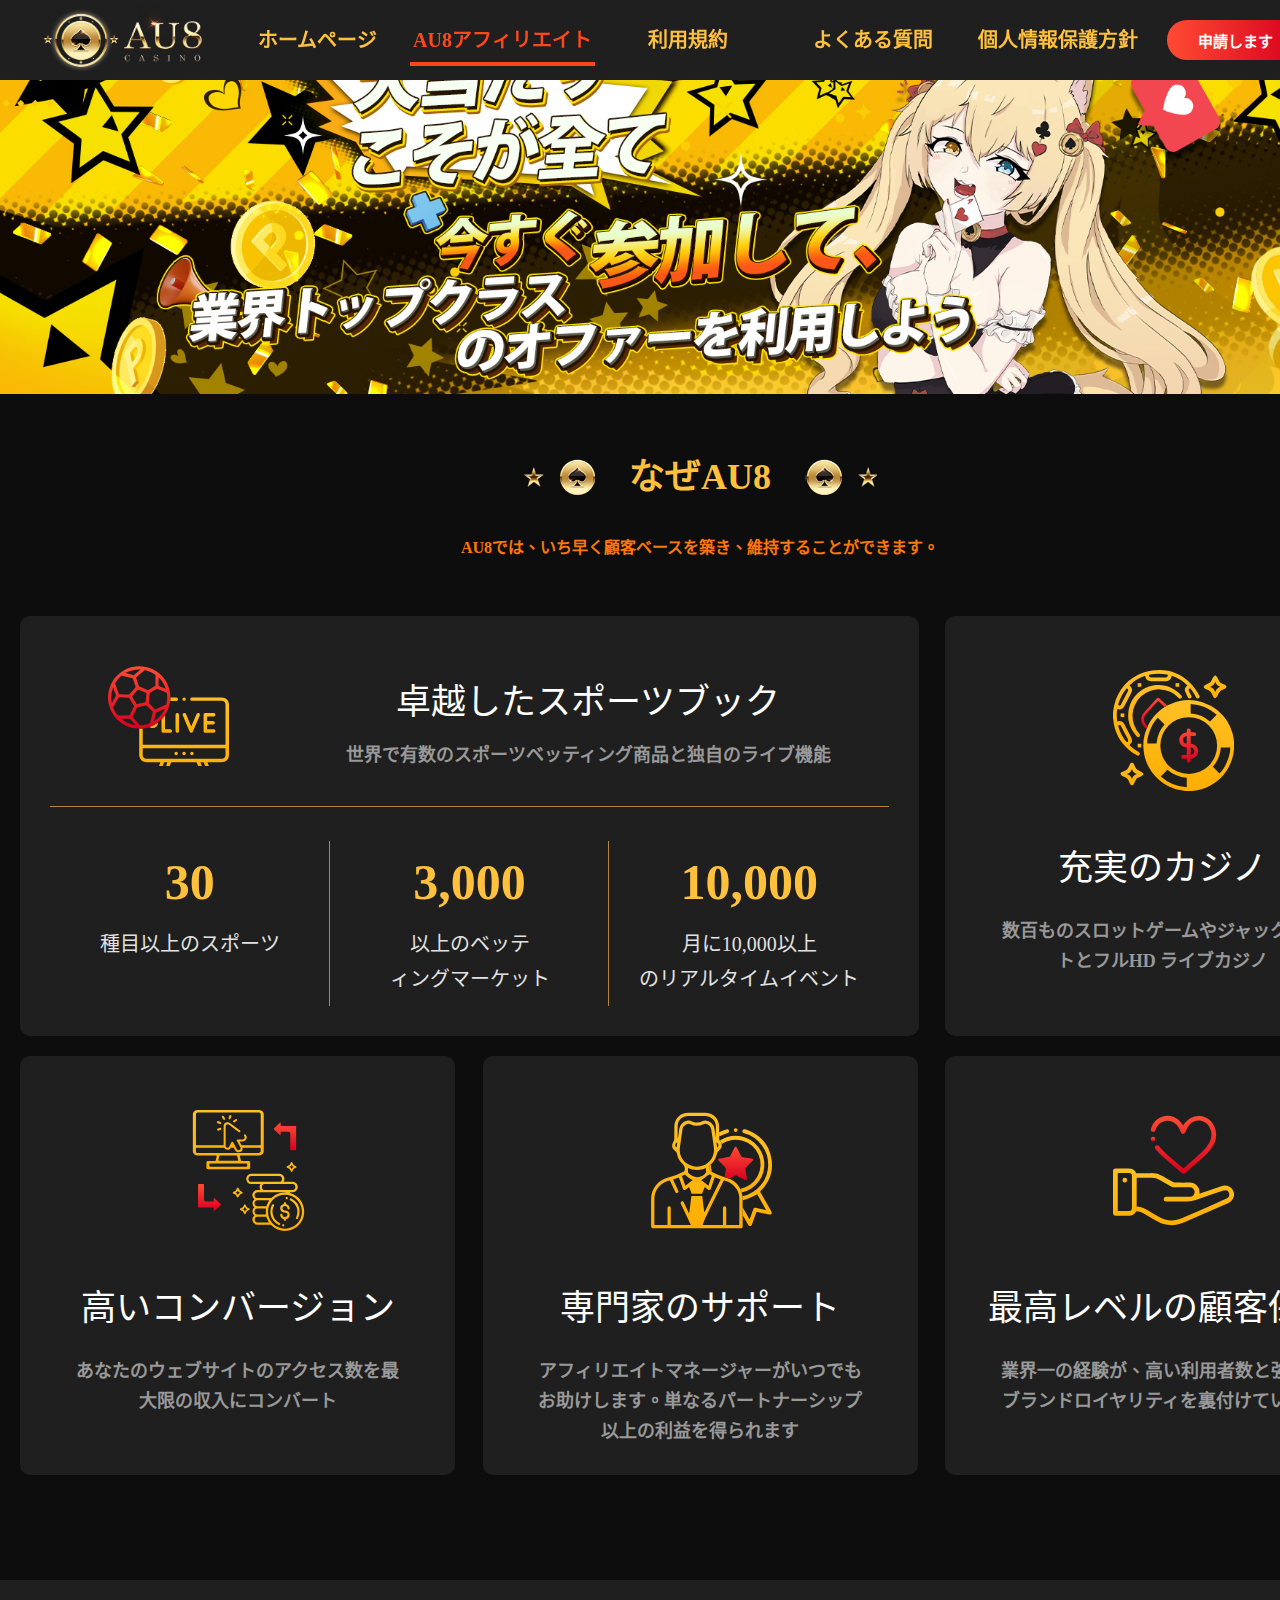
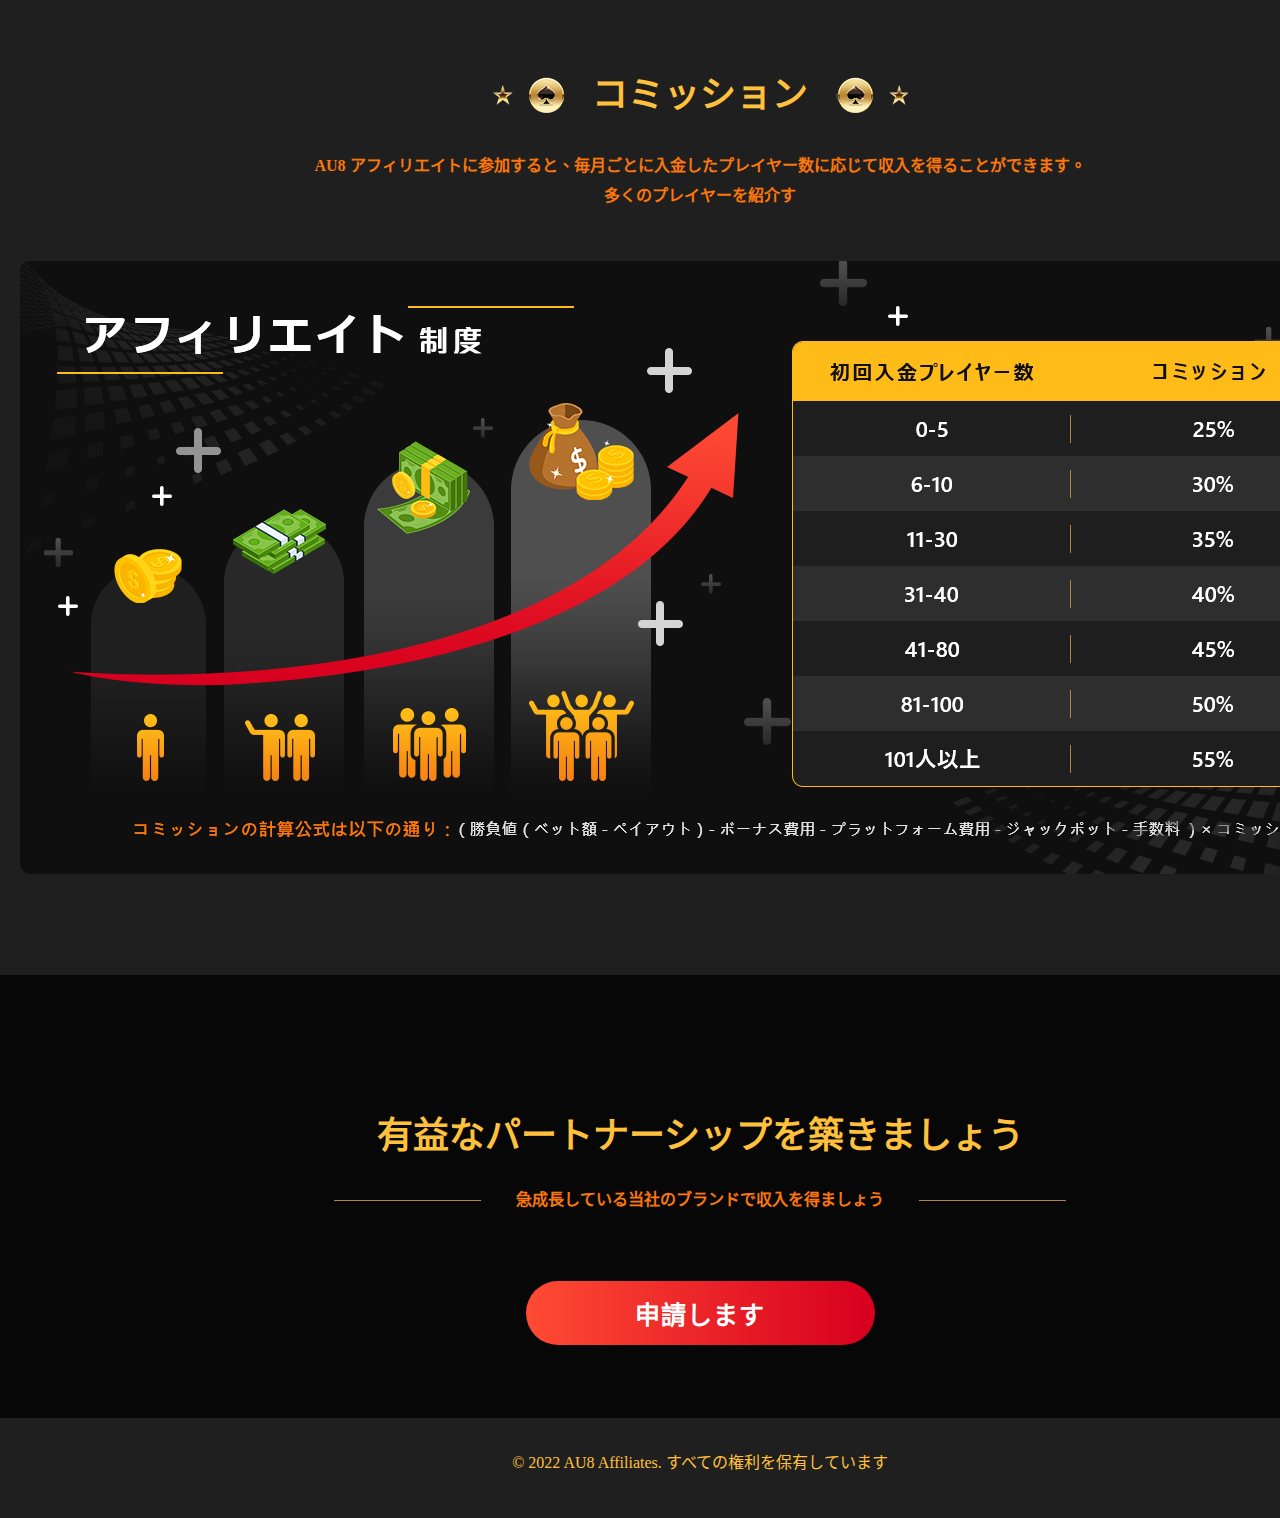
==== commit 4f494502: "111-08-05" ====
--- a/index.html
+++ b/index.html
@@ -130,6 +130,7 @@
         <div class="jumpWindow agRegist ">
             <div class="title">
                 <p>申請します</p>
+                <i class="close_ic close"></i>
             </div>
             <div class="content">
                 <div class="block">
@@ -142,13 +143,13 @@
                             </div>
                         </label>
                         <label>
-                            <div class="inputBox">
+                            <div class="inputBox adj">
                                 <p class="inputName"><span>※</span>パスワード</p>
                                 <input type="text">
                             </div>
                         </label>
                         <label>
-                            <div class="inputBox">
+                            <div class="inputBox adj">
                                 <p class="inputName"><span>※</span>お名前</p>
                                 <input type="text">
                                 <p class="remindText">*ローマ字フルネーム</p>
@@ -166,20 +167,20 @@
                     <form>
                         <div class="inputBox">
                             <label>
+                                <p class="inputName"><span>※</span>宣伝サイトURL</p>
+                                <input type="text">
+                                <p class="remindText">*宣伝を行うサイトURLもしくはその他の宣伝方法<br>*宣伝URLが無い場合は、紹介方法をご入力ください<br>*プレイヤーアカウントはAU8で登録したアカウントとなります</p>
+                            </label>
+                        </div>
+                        <div class="inputBox adj">
+                            <label>
                                 <p class="inputName"><span>※</span>LINE</p>
                                 <input type="text">
                             </label>
                         </div>
                         <div class="inputBox">
                             <label>
-                                <p class="inputName"><span>※</span>宣伝サイトURL</p>
-                                <input type="text">
-                                <p class="remindText">*宣伝を行うサイトURLもしくはその他の宣伝方法<br>*宣伝URLが無い場合は、紹介方法をご入力ください<br>*プレイヤーアカウントはAU8で登録したアカウントとなります</p>
-                            </label>
-                        </div>
-                        <div class="inputBox">
-                            <label>
-                                <p class="inputName"><span>※</span>報酬お支払い方法</p>
+                                <p class="inputName adj"><span>※</span>報酬お支払い方法</p>
                                 <input type="text" value="USDT" class="select"> <div class="arrow"></div>
                             </label>
                         </div>
--- a/css/style.css
+++ b/css/style.css
@@ -883,8 +883,8 @@
   background-size: 200%;
 }
 
-.agOther {
-  background: url("../images/agentBG.png") no-repeat;
+.bg {
+  background: url("../images/agentBg.jpg") no-repeat top center;
   background-size: cover;
 }
 
@@ -993,6 +993,7 @@
 }
 html body header {
   width: 100%;
+  min-width: 1506px;
   height: auto;
   position: fixed;
   background: #1f1f1f;
@@ -1018,77 +1019,13 @@
 html body header .top .logo {
   cursor: pointer;
 }
-html body header .top .marqueeArea {
-  width: 30%;
-  height: 100%;
-}
-html body header .top .marqueeArea .center {
-  width: 100%;
-  height: 100%;
-}
-html body header .top .marqueeArea .center .marqueeWrap {
-  width: 100%;
-  height: 100%;
-  display: -webkit-box;
-  display: -ms-flexbox;
-  display: flex;
-  -webkit-box-align: center;
-      -ms-flex-align: center;
-          align-items: center;
-  -webkit-box-pack: end;
-      -ms-flex-pack: end;
-          justify-content: flex-end;
-}
-html body header .top .marqueeArea .center .marqueeWrap .title {
-  color: #ffc13c;
-  font-size: 12px;
-  font-weight: bold;
-  width: auto;
-  -ms-flex-negative: 0;
-      flex-shrink: 0;
-  padding-right: 10px;
-}
-html body header .top .marqueeArea .center .marqueeWrap .marquee {
-  width: 100%;
-  height: auto;
-  overflow: hidden;
-}
-html body header .top .marqueeArea .center .marqueeWrap .marquee p {
-  font-size: 14px;
-  font-weight: bold;
-  color: #cd9c33;
-  display: inline-block;
-  -webkit-animation: marquee 10s linear infinite;
-          animation: marquee 10s linear infinite;
-  padding-left: 100%;
-  white-space: nowrap;
-}
-@-webkit-keyframes marquee {
-  0% {
-    -webkit-transform: translate(0%);
-            transform: translate(0%);
-  }
-  100% {
-    -webkit-transform: translate(-100%);
-            transform: translate(-100%);
-  }
-}
-@keyframes marquee {
-  0% {
-    -webkit-transform: translate(0%);
-            transform: translate(0%);
-  }
-  100% {
-    -webkit-transform: translate(-100%);
-            transform: translate(-100%);
-  }
-}
 html body header .top .agentNav {
   min-width: 897px;
   display: -webkit-box;
   display: -ms-flexbox;
   display: flex;
-  margin-left: -380px;
+  position: fixed;
+  margin-left: 193px;
 }
 html body header .top .agentNav li {
   width: 185px;
@@ -1650,689 +1587,9 @@
 html body header .topGameList .listWrap .center .container ul li .fixBox p.title {
   margin-bottom: 30px;
 }
-html body .ad {
-  width: 100%;
-  min-width: 1400px;
-}
-html body .ad .single-item {
-  margin: 0;
-}
-html body .ad .single-item .slick-slide {
-  outline: none;
-}
-html body .ad .single-item .slick-arrow {
-  z-index: 1;
-  width: 285px;
-  height: 494px;
-}
-html body .ad .single-item .slick-arrow::before {
-  content: "";
-  position: absolute;
-  top: 50%;
-  left: 50%;
-  -webkit-transform: translate(-50%, -50%) rotate(-45deg);
-          transform: translate(-50%, -50%) rotate(-45deg);
-  width: 15px;
-  height: 15px;
-  border: solid 6px #ffffff;
-  border-width: 2px 0 0 2px;
-}
-html body .ad .single-item .slick-arrow.slick-prev {
-  left: 0px;
-}
-html body .ad .single-item .slick-arrow.slick-next {
-  right: 0px;
-}
-html body .ad .single-item .slick-arrow.slick-next::before {
-  -webkit-transform: translate(-50%, -50%) rotate(45deg) scaleX(-1);
-          transform: translate(-50%, -50%) rotate(45deg) scaleX(-1);
-}
-html body .ad .single-item .slick-dots {
-  bottom: 0px;
-}
-html body .ad .single-item .slick-dots li {
-  margin: 0;
-}
-html body .ad .single-item .slick-dots li.slick-active button::before {
-  opacity: 1;
-}
-html body .ad .single-item .slick-dots li button::before {
-  width: 6px;
-  height: 6px;
-  background: #ffffff;
-  border-radius: 50%;
-  color: transparent;
-}
-html body .sideBar .inviteBtn {
-  width: 88px;
-  height: 90px;
-  position: fixed;
-  right: 5px;
-  top: 400px;
-  background: none;
-  display: none;
-  z-index: 30;
-}
-html body .sideBar .inviteBtn.display {
-  display: block;
-}
-html body .sideBar .inviteBtn a {
-  display: block;
-  width: 100%;
-  height: 100%;
-}
-html body .sideBar .goTop {
-  width: 72px;
-  height: 72px;
-  border-radius: 10px;
-  background: rgba(221, 185, 15, 0.9019607843);
-  position: fixed;
-  right: 10px;
-  bottom: 10px;
-  display: -webkit-box;
-  display: -ms-flexbox;
-  display: flex;
-  -webkit-box-align: center;
-      -ms-flex-align: center;
-          align-items: center;
-  -webkit-box-pack: center;
-      -ms-flex-pack: center;
-          justify-content: center;
-  opacity: 0;
-  -webkit-transition: 0.3s all;
-  transition: 0.3s all;
-}
-html body .sideBar .goTop.display {
-  opacity: 1;
-}
-html body .sideBar .goTop i {
-  display: block;
-  width: 27px;
-  height: 26px;
-}
-html body .mainWrap {
-  width: 100%;
-  height: auto;
-  margin-bottom: 30px;
-}
-html body .mainWrap .center {
-  max-width: 1650px;
-  height: auto;
-  margin: 0 auto;
-}
-html body .mainWrap .center .quickBox {
-  width: auto;
-  height: auto;
-  margin: 20px 0;
-  display: -webkit-box;
-  display: -ms-flexbox;
-  display: flex;
-  -webkit-box-pack: center;
-      -ms-flex-pack: center;
-          justify-content: center;
-}
-html body .mainWrap .center .quickBox li {
-  width: auto;
-  height: auto;
-  margin: 0 10px;
-}
-html body .mainWrap .center .quickBox li.love {
-  display: none;
-}
-html body .mainWrap .center .quickBox li.love.display {
-  display: block;
-}
-html body .mainWrap .center .quickBox li:hover button, html body .mainWrap .center .quickBox li:active button, html body .mainWrap .center .quickBox li.active button {
-  -webkit-transform: rotateY(-90deg);
-          transform: rotateY(-90deg);
-}
-html body .mainWrap .center .quickBox li:hover button .inner, html body .mainWrap .center .quickBox li:active button .inner, html body .mainWrap .center .quickBox li.active button .inner {
-  opacity: 1;
-  -webkit-transform: rotateY(90deg);
-          transform: rotateY(90deg);
-  -webkit-transition: 0.5s all;
-  transition: 0.5s all;
-  -webkit-transition-delay: 0.2s;
-          transition-delay: 0.2s;
-}
-html body .mainWrap .center .quickBox li button {
-  display: -webkit-box;
-  display: -ms-flexbox;
-  display: flex;
-  -webkit-box-pack: center;
-      -ms-flex-pack: center;
-          justify-content: center;
-  -webkit-box-align: center;
-      -ms-flex-align: center;
-          align-items: center;
-  -webkit-box-orient: vertical;
-  -webkit-box-direction: normal;
-      -ms-flex-direction: column;
-          flex-direction: column;
-  background: rgba(0, 0, 0, 0.6196078431);
-  width: 160px;
-  height: 160px;
-  border-radius: 8px;
-  -webkit-transition: all 0.2s;
-  transition: all 0.2s;
-  -webkit-transform-style: preserve-3d;
-          transform-style: preserve-3d;
-  -webkit-transform-origin: bottom;
-          transform-origin: bottom;
-  position: relative;
-  cursor: pointer;
-}
-html body .mainWrap .center .quickBox li button i {
-  display: block;
-  width: 50px;
-  height: 50px;
-  margin-bottom: 25px;
-}
-html body .mainWrap .center .quickBox li button i.love_ic {
-  background-position-x: 0;
-}
-html body .mainWrap .center .quickBox li button i.sport_ic {
-  background-position-x: 20%;
-}
-html body .mainWrap .center .quickBox li button i.live_ic {
-  background-position-x: 40%;
-}
-html body .mainWrap .center .quickBox li button i.slot_ic {
-  background-position-x: 60%;
-}
-html body .mainWrap .center .quickBox li button i.fish_ic {
-  background-position-x: 80%;
-}
-html body .mainWrap .center .quickBox li button i.board_ic {
-  background-position-x: 100%;
-}
-html body .mainWrap .center .quickBox li button p {
-  color: #ffffff;
-  font-size: 16px;
-  font-weight: bold;
-}
-html body .mainWrap .center .quickBox li button .inner {
-  position: absolute;
-  left: 0;
-  bottom: 0;
-  display: -webkit-box;
-  display: -ms-flexbox;
-  display: flex;
-  -webkit-box-pack: center;
-      -ms-flex-pack: center;
-          justify-content: center;
-  -webkit-box-align: center;
-      -ms-flex-align: center;
-          align-items: center;
-  -webkit-box-orient: vertical;
-  -webkit-box-direction: normal;
-      -ms-flex-direction: column;
-          flex-direction: column;
-  background: -webkit-gradient(linear, left top, left bottom, color-stop(0, #ff9b00), to(#ffb600));
-  background: linear-gradient(180deg, #ff9b00 0, #ffb600);
-  width: 100%;
-  height: 100%;
-  border-radius: 8px;
-  opacity: 0;
-}
-html body .mainWrap .center .quickBox li button .inner i {
-  background-position-y: 100%;
-}
-html body .mainWrap .center .quickBox li button .inner p {
-  color: #181818;
-}
-html body .mainWrap .center .typeList {
-  display: none;
-  max-width: 1650px;
-  min-width: 1400px;
-  height: auto;
-  margin: 40px auto 60px;
-  grid-template-columns: repeat(auto-fill, minmax(300px, 1fr));
-  grid-gap: 60px 20px;
-  -webkit-box-sizing: border-box;
-          box-sizing: border-box;
-}
-html body .mainWrap .center .typeList.loveMode {
-  max-width: unset;
-  width: 1400px;
-  padding: 0 20px;
-  grid-template-columns: repeat(auto-fill, minmax(200px, 1fr));
-  grid-gap: 20px;
-}
-html body .mainWrap .center .typeList.display {
-  display: -ms-grid;
-  display: grid;
-}
-html body .mainWrap .center .typeList li:not(.loveGame) {
-  width: auto;
-  height: auto;
-  position: relative;
-  cursor: pointer;
-  display: none;
-}
-html body .mainWrap .center .typeList li:not(.loveGame).display {
-  display: block;
-}
-html body .mainWrap .center .typeList li:not(.loveGame):nth-of-type(4n) {
-  margin-right: 0px;
-}
-html body .mainWrap .center .typeList li:not(.loveGame) p {
-  color: #f9d369;
-  width: 100%;
-  text-align: center;
-  font-size: 16px;
-  font-weight: bold;
-  padding-top: 10px;
-}
-html body .mainWrap .center .typeList li:not(.loveGame) .fixBox {
-  display: none;
-  position: absolute;
-  width: 100%;
-  height: 100%;
-  border-radius: 5px;
-  background: rgba(0, 0, 0, 0.6196078431);
-  -webkit-box-align: center;
-      -ms-flex-align: center;
-          align-items: center;
-  -webkit-box-pack: center;
-      -ms-flex-pack: center;
-          justify-content: center;
-  -webkit-box-orient: vertical;
-  -webkit-box-direction: normal;
-      -ms-flex-direction: column;
-          flex-direction: column;
-  top: 0;
-  left: 0;
-  cursor: not-allowed;
-}
-html body .mainWrap .center .typeList li:not(.loveGame) .fixBox.display {
-  display: -webkit-box;
-  display: -ms-flexbox;
-  display: flex;
-}
-html body .mainWrap .center .typeList li:not(.loveGame) .fixBox p {
-  color: #ffffff;
-  font-size: 14px;
-  font-weight: bold;
-  line-height: 24px;
-}
-html body .mainWrap .center .typeList li:not(.loveGame) .fixBox p.title {
-  margin-bottom: 30px;
-  font-size: 26px;
-}
-html body .mainWrap .center .typeList .loveGame {
-  width: auto;
-  height: auto;
-  border: solid 1px #ffc13c;
-  border-radius: 5px;
-  overflow: hidden;
-  cursor: pointer;
-  -webkit-box-sizing: border-box;
-          box-sizing: border-box;
-  font-size: 0px;
-  position: relative;
-}
-html body .mainWrap .center .typeList .loveGame:hover .btnBox, html body .mainWrap .center .typeList .loveGame:active .btnBox, html body .mainWrap .center .typeList .loveGame.active .btnBox {
-  opacity: 1;
-}
-html body .mainWrap .center .typeList .loveGame .textBox {
-  width: 100%;
-  height: 35px;
-  display: -webkit-box;
-  display: -ms-flexbox;
-  display: flex;
-  -webkit-box-align: center;
-      -ms-flex-align: center;
-          align-items: center;
-  padding: 0 20px;
-  -webkit-box-sizing: border-box;
-          box-sizing: border-box;
-  -webkit-box-pack: justify;
-      -ms-flex-pack: justify;
-          justify-content: space-between;
-  position: relative;
-  z-index: 1;
-  border-top: solid 1px #ffc13c;
-  background: #1f1f1f;
-}
-html body .mainWrap .center .typeList .loveGame .textBox p {
-  font-size: 18px;
-  font-weight: bold;
-  color: #ffc13c;
-}
-html body .mainWrap .center .typeList .loveGame .textBox .love {
-  width: 23px;
-  height: 21px;
-}
-html body .mainWrap .center .typeList .loveGame .btnBox {
-  opacity: 0;
-  position: absolute;
-  width: 100%;
-  height: 120px;
-  background: rgba(0, 0, 0, 0.6196078431);
-  top: 0px;
-  left: 0px;
-  display: -webkit-box;
-  display: -ms-flexbox;
-  display: flex;
-  -webkit-box-align: center;
-      -ms-flex-align: center;
-          align-items: center;
-  -webkit-box-orient: vertical;
-  -webkit-box-direction: normal;
-      -ms-flex-direction: column;
-          flex-direction: column;
-  -webkit-box-pack: space-evenly;
-      -ms-flex-pack: space-evenly;
-          justify-content: space-evenly;
-  -webkit-box-sizing: border-box;
-          box-sizing: border-box;
-  padding: 10px 0;
-  -webkit-transition: 0.3s all;
-  transition: 0.3s all;
-}
-html body .mainWrap .center .typeList .loveGame .btnBox button {
-  width: 140px;
-  height: 35px;
-  background: #f5951f;
-  border-radius: 5px;
-  border: none;
-  color: #000000;
-  font-size: 14px;
-  font-weight: bold;
-}
-html body .mainWrap .center .typeList .loveGame .btnBox button:hover, html body .mainWrap .center .typeList .loveGame .btnBox button:active, html body .mainWrap .center .typeList .loveGame .btnBox button.active {
-  background: #fb770a;
-  color: #ffffff;
-}
-html body .mainWrap .center .typeList .loveGame .btnBox button:nth-of-type(2) {
-  background: #30ebff;
-  border-radius: 5px;
-  border: none;
-  color: #000000;
-  font-size: 14px;
-  font-weight: bold;
-}
-html body .mainWrap .center .typeList .loveGame .btnBox button:nth-of-type(2):hover, html body .mainWrap .center .typeList .loveGame .btnBox button:nth-of-type(2):active, html body .mainWrap .center .typeList .loveGame .btnBox button:nth-of-type(2).active {
-  background: #0a92be;
-  color: #ffffff;
-}
 html body footer {
   width: 100%;
   height: auto;
-}
-html body footer .top {
-  width: 100%;
-  height: auto;
-  background: #2c2c2c;
-}
-html body footer .top .title {
-  width: 100%;
-  height: auto;
-  display: -webkit-box;
-  display: -ms-flexbox;
-  display: flex;
-  padding: 20px 0 0 15px;
-  -webkit-box-sizing: border-box;
-          box-sizing: border-box;
-}
-html body footer .top .title p {
-  color: #fefefe;
-  font-size: 14px;
-  font-weight: bold;
-}
-html body footer .top .title p:nth-of-type(2) {
-  margin: 0 10px;
-}
-html body footer .top .title p:nth-of-type(3) {
-  color: #b1b1b1;
-}
-html body footer .top .box {
-  width: 100%;
-  height: auto;
-  padding: 20px 0;
-  display: -webkit-box;
-  display: -ms-flexbox;
-  display: flex;
-  -ms-flex-wrap: wrap;
-      flex-wrap: wrap;
-}
-html body footer .top .box div {
-  -ms-flex-negative: 0;
-      flex-shrink: 0;
-  margin: 0 15px;
-}
-html body footer .top .payments {
-  width: 1350px;
-  height: auto;
-  margin: 0 auto;
-  -webkit-box-sizing: border-box;
-          box-sizing: border-box;
-  padding: 0 10px;
-}
-html body footer .top .payments .box div {
-  height: 35px;
-}
-html body footer .top .payments .box div.bank {
-  width: 114px;
-}
-html body footer .top .payments .box div.imove {
-  width: 110px;
-}
-html body footer .top .payments .box div.iwallet {
-  width: 112px;
-}
-html body footer .top .payments .box div.sticpay {
-  width: 111px;
-}
-html body footer .top .payments .box div.tigerpay {
-  width: 135px;
-}
-html body footer .top .payments .box div.usdt {
-  width: 99px;
-}
-html body footer .top .payments .box div.vega {
-  width: 163px;
-}
-html body footer .top .partner {
-  width: 1350px;
-  height: auto;
-  margin: 0 auto;
-  -webkit-box-sizing: border-box;
-          box-sizing: border-box;
-  padding: 0 10px;
-}
-html body footer .top .partner .box div {
-  height: 46px;
-}
-html body footer .top .partner .box div.ab {
-  width: 100px;
-}
-html body footer .top .partner .box div.ag {
-  width: 109px;
-}
-html body footer .top .partner .box div.atux, html body footer .top .partner .box div.ftp {
-  width: 140px;
-}
-html body footer .top .partner .box div.bng {
-  width: 102px;
-}
-html body footer .top .partner .box div.bp {
-  width: 142px;
-}
-html body footer .top .partner .box div.dg {
-  width: 75px;
-}
-html body footer .top .partner .box div.elk {
-  width: 96px;
-}
-html body footer .top .partner .box div.ely, html body footer .top .partner .box div.evo {
-  width: 137px;
-}
-html body footer .top .partner .box div.evoplay, html body footer .top .partner .box div.sp {
-  width: 124px;
-}
-html body footer .top .partner .box div.gh {
-  width: 58px;
-}
-html body footer .top .partner .box div.ifun, html body footer .top .partner .box div.pg {
-  width: 126px;
-}
-html body footer .top .partner .box div.jili {
-  width: 73px;
-}
-html body footer .top .partner .box div.mg {
-  width: 135px;
-}
-html body footer .top .partner .box div.net {
-  width: 92px;
-}
-html body footer .top .partner .box div.nolimit {
-  width: 121px;
-}
-html body footer .top .partner .box div.og {
-  width: 52px;
-}
-html body footer .top .partner .box div.pls {
-  width: 173px;
-}
-html body footer .top .partner .box div.png {
-  width: 115px;
-}
-html body footer .top .partner .box div.pp {
-  width: 95px;
-}
-html body footer .top .partner .box div.qs {
-  width: 111px;
-}
-html body footer .top .partner .box div.redrake {
-  width: 77px;
-}
-html body footer .top .partner .box div.redtiger, html body footer .top .partner .box div.sa {
-  width: 103px;
-}
-html body footer .top .partner .box div.relax {
-  width: 101px;
-}
-html body footer .top .partner .box div.rsg {
-  width: 70px;
-}
-html body footer .top .partner .box div.sport {
-  width: 97px;
-}
-html body footer .top .partner .box div.tpg {
-  width: 109px;
-}
-html body footer .top .partner .box div.wm {
-  width: 40px;
-}
-html body footer .top .partner .box div.ygg {
-  width: 133px;
-}
-html body footer .footerList {
-  width: 100%;
-  height: auto;
-  background: #191919;
-  padding: 40px 0;
-}
-html body footer .footerList .center {
-  width: 1350px;
-  height: auto;
-  margin: 0 auto;
-}
-html body footer .footerList .center ul {
-  width: 100%;
-  height: auto;
-  display: -webkit-box;
-  display: -ms-flexbox;
-  display: flex;
-  -webkit-box-pack: justify;
-      -ms-flex-pack: justify;
-          justify-content: space-between;
-}
-html body footer .footerList .center ul li {
-  width: 20%;
-  height: auto;
-  padding: 0 10px;
-  -webkit-box-sizing: border-box;
-          box-sizing: border-box;
-}
-html body footer .footerList .center ul li .title {
-  color: #b1b1b1;
-  font-size: 21px;
-  font-weight: bold;
-  margin-bottom: 30px;
-  text-decoration: underline;
-}
-html body footer .footerList .center ul li button {
-  width: 100%;
-  height: auto;
-  margin-bottom: 20px;
-  background: none;
-  position: relative;
-  color: #b1b1b1;
-  font-size: 16px;
-  font-weight: bold;
-  text-align: left;
-}
-html body footer .footerList .center ul li button:last-child {
-  margin: 0;
-}
-html body footer .footerList .center ul li button.serviceBtn {
-  width: 240px;
-  height: 54px;
-  background: #ffbb17;
-  border-radius: 5px;
-  color: #000000;
-  font-size: 18px;
-  font-weight: bold;
-  -webkit-transition: 0.3s all;
-  transition: 0.3s all;
-  text-align: center;
-  border-radius: 30px;
-}
-html body footer .footerList .center ul li button.serviceBtn:hover, html body footer .footerList .center ul li button.serviceBtn:active, html body footer .footerList .center ul li button.serviceBtn.active {
-  background: #ff4719;
-  color: #ffffff;
-}
-html body footer .footerList .center ul li button.serviceBtn:hover::before, html body footer .footerList .center ul li button.serviceBtn:active::before, html body footer .footerList .center ul li button.serviceBtn.active::before {
-  display: none;
-}
-html body footer .footerList .center ul li button.twitter {
-  width: 48px;
-  height: 48px;
-}
-html body footer .footerList .center ul li button.twitter:hover::before, html body footer .footerList .center ul li button.twitter:active::before, html body footer .footerList .center ul li button.twitter.active::before {
-  display: none;
-}
-html body footer .footerList .center ul li button::before {
-  opacity: 0;
-  content: "";
-  position: absolute;
-  left: -25px;
-  top: 50%;
-  -webkit-transform: translateY(-50%);
-          transform: translateY(-50%);
-  width: 18px;
-  height: 18px;
-  background: #ff4b33;
-  -webkit-clip-path: polygon(50% 0, 86% 50%, 50% 100%, 14% 50%);
-          clip-path: polygon(50% 0, 86% 50%, 50% 100%, 14% 50%);
-  -webkit-transition: 0.3s all;
-  transition: 0.3s all;
-  pointer-events: none;
-}
-html body footer .footerList .center ul li button:hover, html body footer .footerList .center ul li button:active, html body footer .footerList .center ul li button.active {
-  color: #ff4b33;
-}
-html body footer .footerList .center ul li button:hover::before, html body footer .footerList .center ul li button:active::before, html body footer .footerList .center ul li button.active::before {
-  opacity: 1;
-}
-html body footer .footerList .center ul li iframe {
-  width: 240px;
-  height: 60px;
-  border-radius: 50px;
-  margin-bottom: 20px;
 }
 html body .agentP {
   width: 100%;
@@ -2459,806 +1716,6 @@
   overflow: hidden;
   border: solid 1px #ffc13c;
 }
-html body .filter .jumpWindow.forgetPassword {
-  display: none;
-}
-html body .filter .jumpWindow.forgetPassword.display {
-  display: block;
-}
-html body .filter .jumpWindow.forgetPassword form {
-  display: -webkit-box;
-  display: -ms-flexbox;
-  display: flex;
-  -webkit-box-align: center;
-      -ms-flex-align: center;
-          align-items: center;
-  -webkit-box-orient: vertical;
-  -webkit-box-direction: normal;
-      -ms-flex-direction: column;
-          flex-direction: column;
-  padding: 24px;
-}
-html body .filter .jumpWindow.forgetPassword form input {
-  width: 532px;
-  height: 42px;
-  background: #101010;
-  border: solid 1px #ffc13c;
-  color: #ffffff;
-  font-size: 16px;
-  font-weight: bold;
-  border-radius: 3px;
-  -webkit-box-sizing: border-box;
-          box-sizing: border-box;
-  padding-left: 15px;
-  margin-bottom: 16px;
-}
-html body .filter .jumpWindow.forgetPassword form input::-webkit-input-placeholder {
-  color: #999999;
-}
-html body .filter .jumpWindow.forgetPassword form input::-moz-placeholder {
-  color: #999999;
-}
-html body .filter .jumpWindow.forgetPassword form input:-ms-input-placeholder {
-  color: #999999;
-}
-html body .filter .jumpWindow.forgetPassword form input::-ms-input-placeholder {
-  color: #999999;
-}
-html body .filter .jumpWindow.forgetPassword form input::placeholder {
-  color: #999999;
-}
-html body .filter .jumpWindow.forgetPassword form button {
-  width: 532px;
-  height: 42px;
-  background: -webkit-gradient(linear, left top, right top, from(#ff4b33), color-stop(98%, #d8001f));
-  background: linear-gradient(to right, #ff4b33 0%, #d8001f 98%);
-  border: none;
-  color: #ffffff;
-  font-size: 14px;
-  font-weight: bold;
-  letter-spacing: 1px;
-  border-radius: 5px;
-  margin-bottom: 24px;
-}
-html body .filter .jumpWindow.forgetPassword form button:hover, html body .filter .jumpWindow.forgetPassword form button:active, html body .filter .jumpWindow.forgetPassword form button.active {
-  background: #b9001b;
-}
-html body .filter .jumpWindow.forgetPassword form p {
-  color: #35b751;
-  font-size: 14px;
-  font-weight: bold;
-}
-html body .filter .jumpWindow.news {
-  display: none;
-  width: 840px;
-  min-height: 250px;
-  height: auto;
-}
-html body .filter .jumpWindow.news.display {
-  display: block;
-}
-html body .filter .jumpWindow.news .nav {
-  display: -webkit-box;
-  display: -ms-flexbox;
-  display: flex;
-  border-bottom: solid 1px #b5833b;
-  margin: 20px 20px 0;
-}
-html body .filter .jumpWindow.news .nav li {
-  width: auto;
-  height: auto;
-  background: #272727;
-  border: none;
-  border-radius: 5px 5px 0 0;
-  color: #999999;
-  font-size: 14px;
-  font-weight: bold;
-  letter-spacing: 2px;
-  padding: 0 10px;
-  display: -webkit-box;
-  display: -ms-flexbox;
-  display: flex;
-  -webkit-box-align: center;
-      -ms-flex-align: center;
-          align-items: center;
-  -webkit-box-pack: center;
-      -ms-flex-pack: center;
-          justify-content: center;
-  -webkit-box-sizing: border-box;
-          box-sizing: border-box;
-  cursor: pointer;
-  margin-right: 7px;
-  padding: 5px 20px;
-}
-html body .filter .jumpWindow.news .nav li:hover, html body .filter .jumpWindow.news .nav li:active, html body .filter .jumpWindow.news .nav li.active {
-  background: -webkit-gradient(linear, left top, right top, from(#ff4b33), color-stop(98%, #d8001f));
-  background: linear-gradient(90deg, #ff4b33, #d8001f 98%);
-  color: #ffffff;
-}
-html body .filter .jumpWindow.news .content {
-  display: none;
-  margin: 0px 20px 30px;
-}
-html body .filter .jumpWindow.news .content.display {
-  display: block;
-}
-html body .filter .jumpWindow.news .content li {
-  width: 100%;
-  height: 45px;
-  padding: 0 5px;
-  display: -webkit-box;
-  display: -ms-flexbox;
-  display: flex;
-  -webkit-box-align: center;
-      -ms-flex-align: center;
-          align-items: center;
-  border-bottom: solid 1px #b5833b;
-  -webkit-box-sizing: border-box;
-          box-sizing: border-box;
-}
-html body .filter .jumpWindow.news .content li div {
-  width: 100%;
-  height: auto;
-  display: -webkit-box;
-  display: -ms-flexbox;
-  display: flex;
-  -webkit-box-align: center;
-      -ms-flex-align: center;
-          align-items: center;
-  -webkit-box-pack: justify;
-      -ms-flex-pack: justify;
-          justify-content: space-between;
-}
-html body .filter .jumpWindow.news .content li div p {
-  font-weight: bold;
-}
-html body .filter .jumpWindow.news .content li div p.text {
-  white-space: nowrap;
-  text-overflow: ellipsis;
-  overflow: hidden;
-  max-width: 670px;
-  color: #ffc13c;
-  font-size: 16px;
-}
-html body .filter .jumpWindow.news .content li div p.date {
-  color: #d78f3a;
-  font-size: 14px;
-}
-html body .filter .jumpWindow.plsGo {
-  display: none;
-}
-html body .filter .jumpWindow.plsGo.display {
-  display: block;
-}
-html body .filter .jumpWindow.plsGo .content {
-  color: #ffc13c;
-  font-size: 16px;
-  padding: 32px;
-  letter-spacing: 1px;
-  font-weight: bold;
-  text-align: center;
-}
-html body .filter .jumpWindow.plsGo .btnBox {
-  text-align: center;
-  margin: 0 32px 20px;
-}
-html body .filter .jumpWindow.plsGo .btnBox button {
-  width: 278px;
-  height: 42px;
-  background: -webkit-gradient(linear, left top, right top, from(#ff4b33), color-stop(98%, #d8001f));
-  background: linear-gradient(to right, #ff4b33 0%, #d8001f 98%);
-  border: none;
-  color: #ffffff;
-  font-size: 14px;
-  font-weight: bold;
-  letter-spacing: 1px;
-  border-radius: 5px;
-}
-html body .filter .jumpWindow.plsGo .btnBox button:hover, html body .filter .jumpWindow.plsGo .btnBox button:active, html body .filter .jumpWindow.plsGo .btnBox button.active {
-  background: #b9001b;
-}
-html body .filter .jumpWindow.passwordWindow {
-  display: none;
-}
-html body .filter .jumpWindow.passwordWindow.display {
-  display: block;
-}
-html body .filter .jumpWindow.passwordWindow form {
-  padding: 0 24px;
-}
-html body .filter .jumpWindow.passwordWindow form .content {
-  width: 100%;
-  height: auto;
-  -webkit-box-sizing: border-box;
-          box-sizing: border-box;
-  padding: 24px 0;
-}
-html body .filter .jumpWindow.passwordWindow form .content li {
-  width: 100%;
-  height: auto;
-  margin-bottom: 30px;
-}
-html body .filter .jumpWindow.passwordWindow form .content li:last-child {
-  margin: 0;
-}
-html body .filter .jumpWindow.passwordWindow form .content input {
-  width: 100%;
-  height: 42px;
-  background: #eaeaea;
-  border: none;
-  color: #333333;
-  font-size: 13px;
-  font-weight: bold;
-  border-radius: 5px;
-  -webkit-box-sizing: border-box;
-          box-sizing: border-box;
-  padding: 0 5px 0 12px;
-}
-html body .filter .jumpWindow.passwordWindow form .content input::-webkit-input-placeholder {
-  color: #555555;
-}
-html body .filter .jumpWindow.passwordWindow form .content input::-moz-placeholder {
-  color: #555555;
-}
-html body .filter .jumpWindow.passwordWindow form .content input:-ms-input-placeholder {
-  color: #555555;
-}
-html body .filter .jumpWindow.passwordWindow form .content input::-ms-input-placeholder {
-  color: #555555;
-}
-html body .filter .jumpWindow.passwordWindow form .content input::placeholder {
-  color: #555555;
-}
-html body .filter .jumpWindow.passwordWindow form .btnBox {
-  padding-bottom: 43px;
-  text-align: center;
-}
-html body .filter .jumpWindow.passwordWindow form .btnBox button {
-  width: 322px;
-  height: 42px;
-  background: -webkit-gradient(linear, left top, right top, from(#ff4b33), color-stop(98%, #d8001f));
-  background: linear-gradient(to right, #ff4b33 0%, #d8001f 98%);
-  border: none;
-  color: #ffffff;
-  font-size: 14px;
-  font-weight: bold;
-  letter-spacing: 1px;
-  border-radius: 5px;
-}
-html body .filter .jumpWindow.passwordWindow form .btnBox button:hover, html body .filter .jumpWindow.passwordWindow form .btnBox button:active, html body .filter .jumpWindow.passwordWindow form .btnBox button.active {
-  background: #b9001b;
-}
-html body .filter .jumpWindow.phoneWindow {
-  display: none;
-}
-html body .filter .jumpWindow.phoneWindow.display {
-  display: block;
-}
-html body .filter .jumpWindow.phoneWindow form {
-  padding: 0 24px;
-}
-html body .filter .jumpWindow.phoneWindow form .content {
-  width: 100%;
-  height: auto;
-  -webkit-box-sizing: border-box;
-          box-sizing: border-box;
-  padding: 24px 0;
-  display: -webkit-box;
-  display: -ms-flexbox;
-  display: flex;
-  -webkit-box-pack: center;
-      -ms-flex-pack: center;
-          justify-content: center;
-}
-html body .filter .jumpWindow.phoneWindow form .content li {
-  width: 100%;
-  height: auto;
-  margin-bottom: 10px;
-  font-size: 14px;
-  font-weight: bold;
-  color: #ffc13c;
-  letter-spacing: 1px;
-  position: relative;
-}
-html body .filter .jumpWindow.phoneWindow form .content li:last-child {
-  margin: 0;
-}
-html body .filter .jumpWindow.phoneWindow form .content li button {
-  display: block;
-  width: auto;
-  height: auto;
-  background: #ffbb17;
-  border-radius: 5px;
-  color: #000000;
-  font-size: 18px;
-  font-weight: bold;
-  -webkit-transition: 0.3s all;
-  transition: 0.3s all;
-  text-align: center;
-  margin-top: 8px;
-  padding: 5px 10px;
-}
-html body .filter .jumpWindow.phoneWindow form .content li button:hover, html body .filter .jumpWindow.phoneWindow form .content li button:active, html body .filter .jumpWindow.phoneWindow form .content li button.active {
-  background: #ff4719;
-  color: #ffffff;
-}
-html body .filter .jumpWindow.phoneWindow form .content li button:hover::before, html body .filter .jumpWindow.phoneWindow form .content li button:active::before, html body .filter .jumpWindow.phoneWindow form .content li button.active::before {
-  display: none;
-}
-html body .filter .jumpWindow.phoneWindow form .content input {
-  width: 345px;
-  height: 42px;
-  background: #eaeaea;
-  border: none;
-  color: #333333;
-  font-size: 13px;
-  font-weight: bold;
-  border-radius: 5px;
-  -webkit-box-sizing: border-box;
-          box-sizing: border-box;
-  padding: 0 5px 0 12px;
-}
-html body .filter .jumpWindow.phoneWindow form .content input::-webkit-input-placeholder {
-  color: #555555;
-}
-html body .filter .jumpWindow.phoneWindow form .content input::-moz-placeholder {
-  color: #555555;
-}
-html body .filter .jumpWindow.phoneWindow form .content input:-ms-input-placeholder {
-  color: #555555;
-}
-html body .filter .jumpWindow.phoneWindow form .content input::-ms-input-placeholder {
-  color: #555555;
-}
-html body .filter .jumpWindow.phoneWindow form .content input::placeholder {
-  color: #555555;
-}
-html body .filter .jumpWindow.phoneWindow form .btnBox {
-  padding-bottom: 20px;
-  text-align: center;
-}
-html body .filter .jumpWindow.phoneWindow form .btnBox button {
-  width: 345px;
-  height: 42px;
-  background: -webkit-gradient(linear, left top, right top, from(#ff4b33), color-stop(98%, #d8001f));
-  background: linear-gradient(to right, #ff4b33 0%, #d8001f 98%);
-  border: none;
-  color: #ffffff;
-  font-size: 14px;
-  font-weight: bold;
-  letter-spacing: 1px;
-  border-radius: 5px;
-}
-html body .filter .jumpWindow.phoneWindow form .btnBox button:hover, html body .filter .jumpWindow.phoneWindow form .btnBox button:active, html body .filter .jumpWindow.phoneWindow form .btnBox button.active {
-  background: #b9001b;
-}
-html body .filter .jumpWindow.phoneWindow form .btnBox .remind {
-  width: 100%;
-  margin-top: 20px;
-  font-size: 15px;
-  font-weight: bold;
-  color: #35b751;
-}
-html body .filter .jumpWindow.listWindow {
-  display: none;
-  width: 840px;
-}
-html body .filter .jumpWindow.listWindow.display {
-  display: block;
-}
-html body .filter .jumpWindow.listWindow .content {
-  padding: 24px;
-}
-html body .filter .jumpWindow.listWindow .content .num {
-  color: #ffc13c;
-  font-weight: bold;
-  font-size: 16px;
-  letter-spacing: 1px;
-}
-html body .filter .jumpWindow.listWindow .content table {
-  width: 100%;
-  height: auto;
-  border: solid 1px #b5833b;
-  background: #272727;
-  margin-top: 24px;
-}
-html body .filter .jumpWindow.listWindow .content table tr:last-child td {
-  border: none;
-}
-html body .filter .jumpWindow.listWindow .content table tr th {
-  height: 36px;
-  vertical-align: middle;
-  border-bottom: solid 2px #c69c6d;
-}
-html body .filter .jumpWindow.listWindow .content table tr th:last-child p {
-  border: none;
-}
-html body .filter .jumpWindow.listWindow .content table tr th p {
-  width: 100%;
-  font-size: 14px;
-  font-weight: bold;
-  color: #ffc13c;
-  border-right: solid 1px #b5833b;
-  text-align: center;
-  overflow: hidden;
-  text-overflow: ellipsis;
-  white-space: nowrap;
-}
-html body .filter .jumpWindow.listWindow .content table tr td {
-  width: 10%;
-  height: 50px;
-  vertical-align: middle;
-  border-bottom: solid 1px #b5833b;
-}
-html body .filter .jumpWindow.listWindow .content table tr td:last-child p {
-  border: none;
-}
-html body .filter .jumpWindow.listWindow .content table tr td p {
-  width: 100%;
-  font-size: 14px;
-  font-weight: bold;
-  color: #ffc13c;
-  border-right: solid 1px #b5833b;
-  text-align: center;
-  overflow: hidden;
-  text-overflow: ellipsis;
-  white-space: nowrap;
-}
-html body .filter .jumpWindow.listWindow .content table tr td p.money {
-  color: #fb770a;
-}
-html body .filter .jumpWindow.checkEvent {
-  display: none;
-  width: 840px;
-}
-html body .filter .jumpWindow.checkEvent.display {
-  display: block;
-}
-html body .filter .jumpWindow.checkEvent .content {
-  width: 100%;
-  height: auto;
-  -webkit-box-sizing: border-box;
-          box-sizing: border-box;
-  padding: 28px 47px;
-}
-html body .filter .jumpWindow.checkEvent .content .imgBox {
-  overflow-x: auto;
-}
-html body .filter .jumpWindow.checkEvent .content p {
-  font-size: 16px;
-  letter-spacing: 1px;
-  color: #ffc13c;
-  margin-top: 10px;
-  font-weight: bold;
-  line-height: 20px;
-}
-html body .filter .jumpWindow.checkEvent .btnBox {
-  width: 100%;
-  height: auto;
-  padding: 18px 0;
-  text-align: center;
-}
-html body .filter .jumpWindow.checkEvent .btnBox button {
-  width: 322px;
-  height: 42px;
-  background: -webkit-gradient(linear, left top, right top, from(#ff4b33), color-stop(98%, #d8001f));
-  background: linear-gradient(to right, #ff4b33 0%, #d8001f 98%);
-  border: none;
-  color: #ffffff;
-  font-size: 14px;
-  font-weight: bold;
-  letter-spacing: 1px;
-  border-radius: 5px;
-}
-html body .filter .jumpWindow.checkEvent .btnBox button:hover, html body .filter .jumpWindow.checkEvent .btnBox button:active, html body .filter .jumpWindow.checkEvent .btnBox button.active {
-  background: #b9001b;
-}
-html body .filter .jumpWindow.betWindow {
-  display: none;
-  -webkit-box-orient: vertical;
-  -webkit-box-direction: normal;
-      -ms-flex-direction: column;
-          flex-direction: column;
-  position: relative;
-}
-html body .filter .jumpWindow.betWindow.display {
-  display: -webkit-box;
-  display: -ms-flexbox;
-  display: flex;
-}
-html body .filter .jumpWindow.betWindow form {
-  width: 100%;
-  height: auto;
-  -webkit-box-sizing: border-box;
-          box-sizing: border-box;
-  margin-top: 15px;
-  padding: 0 45px;
-}
-html body .filter .jumpWindow.betWindow form .row {
-  display: -webkit-box;
-  display: -ms-flexbox;
-  display: flex;
-  -webkit-box-align: center;
-      -ms-flex-align: center;
-          align-items: center;
-  width: 100%;
-  height: 42px;
-  margin-bottom: 10px;
-  -webkit-box-pack: center;
-      -ms-flex-pack: center;
-          justify-content: center;
-}
-html body .filter .jumpWindow.betWindow form .row:nth-of-type(2), html body .filter .jumpWindow.betWindow form .row:nth-of-type(3) {
-  margin-bottom: 5px;
-}
-html body .filter .jumpWindow.betWindow form .row.forBtn {
-  -webkit-box-pack: end;
-      -ms-flex-pack: end;
-          justify-content: flex-end;
-  height: auto;
-}
-html body .filter .jumpWindow.betWindow form .row .smallTitle {
-  width: 267px;
-  height: auto;
-  font-size: 28px;
-  font-weight: bold;
-  color: #ffc13c;
-}
-html body .filter .jumpWindow.betWindow form .row p {
-  width: 120px;
-  font-size: 16px;
-  font-weight: bold;
-  color: #fb770a;
-  overflow: hidden;
-  text-overflow: ellipsis;
-  white-space: nowrap;
-}
-html body .filter .jumpWindow.betWindow form .row input {
-  width: 267px;
-  height: 42px;
-  background: #101010;
-  border: solid 1px #ffc13c;
-  color: #ffffff;
-  font-size: 16px;
-  font-weight: bold;
-  border-radius: 3px;
-  -webkit-box-sizing: border-box;
-          box-sizing: border-box;
-  padding-left: 15px;
-}
-html body .filter .jumpWindow.betWindow form .row input::-webkit-input-placeholder {
-  color: #999999;
-}
-html body .filter .jumpWindow.betWindow form .row input::-moz-placeholder {
-  color: #999999;
-}
-html body .filter .jumpWindow.betWindow form .row input:-ms-input-placeholder {
-  color: #999999;
-}
-html body .filter .jumpWindow.betWindow form .row input::-ms-input-placeholder {
-  color: #999999;
-}
-html body .filter .jumpWindow.betWindow form .row input::placeholder {
-  color: #999999;
-}
-html body .filter .jumpWindow.betWindow form .row .trans_arrow {
-  display: block;
-  width: 24px;
-  height: 21px;
-  -webkit-transform: rotate(90deg);
-          transform: rotate(90deg);
-  margin-left: 120px;
-}
-html body .filter .jumpWindow.betWindow form .row .btnBox {
-  width: 267px;
-  height: auto;
-}
-html body .filter .jumpWindow.betWindow form .row .btnBox button {
-  width: 85px;
-  height: 32px;
-  background: #101010;
-  border: solid 1px #a88335;
-  color: #ffc13c;
-  border-radius: 3px;
-  font-size: 14px;
-  font-weight: bold;
-  margin: 0 2px 6px 0;
-}
-html body .filter .jumpWindow.betWindow form .row .btnBox button:hover, html body .filter .jumpWindow.betWindow form .row .btnBox button:active, html body .filter .jumpWindow.betWindow form .row .btnBox button.active {
-  background: #ffc13c;
-  color: #000000;
-  border-color: transparent;
-}
-html body .filter .jumpWindow.betWindow form .row .btnBox button:nth-of-type(3n) {
-  margin-right: 0;
-}
-html body .filter .jumpWindow.betWindow form .row .check {
-  width: 267px;
-  height: 42px;
-  background: -webkit-gradient(linear, left top, right top, from(#ff4b33), color-stop(98%, #d8001f));
-  background: linear-gradient(to right, #ff4b33 0%, #d8001f 98%);
-  border: none;
-  color: #ffffff;
-  font-size: 14px;
-  font-weight: bold;
-  letter-spacing: 1px;
-  border-radius: 5px;
-  margin-bottom: 20px;
-}
-html body .filter .jumpWindow.betWindow form .row .check:hover, html body .filter .jumpWindow.betWindow form .row .check:active, html body .filter .jumpWindow.betWindow form .row .check.active {
-  background: #b9001b;
-}
-html body .filter .jumpWindow.betWindow .enterGame {
-  width: 100%;
-  height: auto;
-  text-align: center;
-  padding: 20px 0;
-  border-top: solid 1px #b5833b;
-}
-html body .filter .jumpWindow.betWindow .enterGame button {
-  width: 351px;
-  height: 42px;
-  background: -webkit-gradient(linear, left top, right top, from(#ff4b33), color-stop(98%, #d8001f));
-  background: linear-gradient(to right, #ff4b33 0%, #d8001f 98%);
-  border: none;
-  color: #ffffff;
-  font-size: 14px;
-  font-weight: bold;
-  letter-spacing: 1px;
-  border-radius: 5px;
-}
-html body .filter .jumpWindow.betWindow .enterGame button:hover, html body .filter .jumpWindow.betWindow .enterGame button:active, html body .filter .jumpWindow.betWindow .enterGame button.active {
-  background: #b9001b;
-}
-html body .filter .jumpWindow.loading {
-  display: none;
-  width: 360px;
-}
-html body .filter .jumpWindow.loading.display {
-  display: block;
-}
-html body .filter .jumpWindow.loading .content {
-  padding: 24px 0;
-}
-html body .filter .jumpWindow.loading .content div {
-  width: 100px;
-  height: 100px;
-  -webkit-animation: loading 1.5s linear 0s infinite;
-          animation: loading 1.5s linear 0s infinite;
-  margin: 0 auto;
-}
-html body .filter .jumpWindow.loading .content p {
-  text-align: center;
-  font-size: 14px;
-  font-weight: bold;
-  color: #d78f3a;
-  margin-top: 20px;
-}
-@-webkit-keyframes loading {
-  0% {
-    -webkit-transform: rotate(0deg);
-            transform: rotate(0deg);
-  }
-  100% {
-    -webkit-transform: rotate(360deg);
-            transform: rotate(360deg);
-  }
-}
-@keyframes loading {
-  0% {
-    -webkit-transform: rotate(0deg);
-            transform: rotate(0deg);
-  }
-  100% {
-    -webkit-transform: rotate(360deg);
-            transform: rotate(360deg);
-  }
-}
-html body .filter .jumpWindow.pointWindow {
-  display: none;
-}
-html body .filter .jumpWindow.pointWindow.display {
-  display: block;
-}
-html body .filter .jumpWindow.pointWindow .content {
-  padding: 24px 24px 10px;
-}
-html body .filter .jumpWindow.pointWindow .content table {
-  width: 490px;
-  height: auto;
-  -webkit-box-shadow: 0 0 0 1px #b5833b;
-          box-shadow: 0 0 0 1px #b5833b;
-  background: #272727;
-}
-html body .filter .jumpWindow.pointWindow .content table tr:last-child td {
-  border: none;
-}
-html body .filter .jumpWindow.pointWindow .content table tr th {
-  vertical-align: middle;
-  height: 30px;
-  border-bottom: solid 2px #c69c6d;
-}
-html body .filter .jumpWindow.pointWindow .content table tr th:last-child p {
-  border: none;
-}
-html body .filter .jumpWindow.pointWindow .content table tr th p {
-  font-size: 14px;
-  font-weight: bold;
-  border-right: solid 1px #b5833b;
-  color: #ffc13c;
-}
-html body .filter .jumpWindow.pointWindow .content table tr td {
-  width: 50%;
-  vertical-align: middle;
-  height: 40px;
-}
-html body .filter .jumpWindow.pointWindow .content table tr td:last-child p {
-  border: none;
-}
-html body .filter .jumpWindow.pointWindow .content table tr td p {
-  font-size: 14px;
-  font-weight: bold;
-  color: #ffc13c;
-  border-right: solid 1px #b5833b;
-  text-align: center;
-}
-html body .filter .jumpWindow.pointWindow .content .pageBox {
-  width: 100%;
-  height: auto;
-  display: -webkit-box;
-  display: -ms-flexbox;
-  display: flex;
-  -webkit-box-align: center;
-      -ms-flex-align: center;
-          align-items: center;
-  -webkit-box-pack: center;
-      -ms-flex-pack: center;
-          justify-content: center;
-  margin-top: 10px;
-}
-html body .filter .jumpWindow.pointWindow .content .pageBox p {
-  color: #e2e2e2;
-  font-size: 12px;
-  font-weight: bold;
-}
-html body .filter .jumpWindow.pointWindow .content .pageBox .page {
-  width: auto;
-  height: auto;
-  display: -webkit-box;
-  display: -ms-flexbox;
-  display: flex;
-  -webkit-box-align: center;
-      -ms-flex-align: center;
-          align-items: center;
-  margin-left: 10px;
-}
-html body .filter .jumpWindow.pointWindow .content .pageBox .page i {
-  display: block;
-  width: 7px;
-  height: 11px;
-  cursor: pointer;
-}
-html body .filter .jumpWindow.pointWindow .content .pageBox .page i.arrow_right {
-  -webkit-transform: scaleX(-1);
-          transform: scaleX(-1);
-}
-html body .filter .jumpWindow.pointWindow .content .pageBox .page button {
-  width: 28px;
-  height: 28px;
-  background: transparent;
-  border-radius: 10px;
-  color: #ffffff;
-  font-size: 14px;
-  font-weight: bold;
-  margin-right: 8px;
-}
-html body .filter .jumpWindow.pointWindow .content .pageBox .page button:hover, html body .filter .jumpWindow.pointWindow .content .pageBox .page button:active, html body .filter .jumpWindow.pointWindow .content .pageBox .page button.active {
-  background: #ffc13c;
-  color: #000000;
-}
-html body .filter .jumpWindow.pointWindow .content .pageBox .page button:nth-of-type(1) {
-  margin-left: 8px;
-}
 html body .filter .jumpWindow.ruleWindow {
   width: 840px;
   display: none;
@@ -3384,11 +1841,10 @@
   cursor: pointer;
 }
 html body .filter .jumpWindow.agRegist {
-  width: 1100px;
+  width: 922px;
   height: auto;
   display: none;
   position: relative;
-  z-index: 900;
 }
 html body .filter .jumpWindow.agRegist.darkness {
   position: absolute;
@@ -3409,7 +1865,7 @@
   background-position-x: 100%;
   position: absolute;
   top: 12;
-  left: 431px;
+  left: 344px;
 }
 html body .filter .jumpWindow.agRegist .title::after {
   content: "";
@@ -3418,12 +1874,12 @@
   background-position-x: 0%;
   position: absolute;
   top: 12;
-  right: 431px;
+  right: 344px;
 }
 html body .filter .jumpWindow.agRegist .content {
   width: 100%;
   height: auto;
-  padding: 54px;
+  padding: 35px;
   display: -webkit-box;
   display: -ms-flexbox;
   display: flex;
@@ -3444,7 +1900,7 @@
 html body .filter .jumpWindow.agRegist .content .block form .inputBox {
   width: 100%;
   height: 76px;
-  margin-bottom: 80px;
+  margin-bottom: 70px;
   position: relative;
 }
 html body .filter .jumpWindow.agRegist .content .block form .inputBox .inputName {
@@ -3536,6 +1992,9 @@
   top: 50px;
   right: 15px;
 }
+html body .filter .jumpWindow.agRegist .content .block form .adj {
+  margin-bottom: 35px;
+}
 html body .filter .jumpWindow.agRegist .content .block form .last {
   margin-bottom: 0px;
 }
@@ -3548,7 +2007,7 @@
   display: -webkit-box;
   display: -ms-flexbox;
   display: flex;
-  padding: 62px 124px 39px 124px;
+  padding: 23px 94px 35px 91px;
   -webkit-box-sizing: border-box;
           box-sizing: border-box;
 }
@@ -3593,7 +2052,7 @@
   font-size: 18px;
   font-weight: bold;
   border-radius: 50px;
-  padding: 18px 186px;
+  padding: 12px 143px;
   -webkit-box-sizing: border-box;
           box-sizing: border-box;
   margin-top: 20px;
@@ -3605,6 +2064,7 @@
 html body .filter .jumpWindow.agTerms {
   width: 840px;
   display: none;
+  position: relative;
 }
 html body .filter .jumpWindow.agTerms.display {
   display: block;
@@ -3718,7519 +2178,25 @@
           transform: translateY(-50%);
   cursor: pointer;
 }
-html body .gameWrap {
-  padding-bottom: 30px;
-  background-color: #070707;
-}
-html body .gameWrap .content {
-  width: 100%;
-  min-width: 1400px;
-  height: auto;
-  margin-bottom: 48px;
-  padding-top: 70px;
-}
-html body .gameWrap .content.slotPage {
+html body .agentPage {
+  background: #0d0d0d;
+}
+html body .agentPage .topBanner {
+  width: 100%;
+  height: 0;
+  padding-top: 26%;
+  margin-top: -50px;
+}
+html body .agentPage .center {
   width: 1400px;
   height: auto;
-  margin: 0 auto;
-}
-html body .gameWrap .content .center {
-  width: 1400px;
-  height: auto;
-  margin: 0 auto;
-  display: -webkit-box;
-  display: -ms-flexbox;
-  display: flex;
-  -webkit-box-pack: justify;
-      -ms-flex-pack: justify;
-          justify-content: space-between;
-  -webkit-box-align: center;
-      -ms-flex-align: center;
-          align-items: center;
-}
-html body .gameWrap .content .textBox {
-  width: 630px;
-  height: auto;
-}
-html body .gameWrap .content .textBox .title {
-  background: #ff4719;
-  -webkit-background-clip: text;
-}
-html body .gameWrap .content .textBox .title .big {
-  font-size: 56px;
-  font-weight: bold;
-  letter-spacing: 6px;
-  color: transparent;
-}
-html body .gameWrap .content .textBox .mainCnt {
-  margin: 40px 0;
-  width: 630px;
-  letter-spacing: 1px;
-  line-height: 24px;
-  font-size: 14px;
-  font-weight: bold;
-  color: #ffc13c;
-}
-html body .gameWrap .content .btnBox {
-  width: auto;
-  height: auto;
-}
-html body .gameWrap .content .btnBox .innBox {
-  width: 630px;
-  height: auto;
-}
-html body .gameWrap .content .btnBox .innBox ul {
-  width: auto;
-  height: auto;
-  display: -ms-grid;
-  display: grid;
-  -ms-grid-columns: 189px 15px 189px 15px 189px;
-  grid-template-columns: 189px 189px 189px;
-  grid-gap: 15px 15px;
-}
-html body .gameWrap .content .btnBox .innBox ul li {
-  width: auto;
-  height: auto;
-  cursor: pointer;
-}
-html body .gameWrap .content .btnBox .innBox ul li .imgBox {
-  font-size: 0;
-}
-html body .gameWrap .content .btnBox .innBox ul li p {
-  width: 100%;
-  text-align: center;
-  font-size: 14px;
-  color: #ffc13c;
-  padding-top: 5px;
-}
-html body .gameWrap .slotCenter {
-  width: 1400px;
-  height: auto;
-  margin: 0 auto;
-  padding: 16px 0 25px;
-}
-html body .gameWrap .slotCenter .marqueeArea {
-  width: 100%;
-  height: 36px;
-  background: #272727;
-  border-radius: 36px;
-  margin-bottom: 16px;
-}
-html body .gameWrap .slotCenter .marqueeArea .center {
-  width: 100%;
-  height: 100%;
-  -webkit-box-sizing: border-box;
-          box-sizing: border-box;
-  padding: 0 10px;
-}
-html body .gameWrap .slotCenter .marqueeArea .center .marqueeWrap {
-  width: 100%;
-  height: 100%;
-  display: -webkit-box;
-  display: -ms-flexbox;
-  display: flex;
-  -webkit-box-align: center;
-      -ms-flex-align: center;
-          align-items: center;
-  -webkit-box-pack: end;
-      -ms-flex-pack: end;
-          justify-content: flex-end;
-}
-html body .gameWrap .slotCenter .marqueeArea .center .marqueeWrap .title {
-  color: #ffc13c;
-  font-size: 12px;
-  font-weight: bold;
-  width: auto;
-  -ms-flex-negative: 0;
-      flex-shrink: 0;
-  padding-right: 10px;
-}
-html body .gameWrap .slotCenter .marqueeArea .center .marqueeWrap .marquee {
-  width: 100%;
-  height: auto;
-  overflow: hidden;
-}
-html body .gameWrap .slotCenter .marqueeArea .center .marqueeWrap .marquee p {
-  font-size: 14px;
-  font-weight: bold;
-  color: #cd9c33;
-  display: inline-block;
-  -webkit-animation: marquee 10s linear infinite;
-          animation: marquee 10s linear infinite;
-  padding-left: 100%;
-  white-space: nowrap;
-}
-@keyframes marquee {
-  0% {
-    -webkit-transform: translate(0%);
-            transform: translate(0%);
-  }
-  100% {
-    -webkit-transform: translate(-100%);
-            transform: translate(-100%);
-  }
-}
-html body .gameWrap .slotCenter .slotBody {
-  background: #1f1f1f;
-  border-radius: 5px;
-}
-html body .gameWrap .slotCenter .slotBody .nav {
-  margin: 0 26px;
-  height: 70px;
-  border-bottom: solid 1px #b5833b;
-  display: -webkit-box;
-  display: -ms-flexbox;
-  display: flex;
-  -webkit-box-align: center;
-      -ms-flex-align: center;
-          align-items: center;
-  -webkit-box-pack: justify;
-      -ms-flex-pack: justify;
-          justify-content: space-between;
-}
-html body .gameWrap .slotCenter .slotBody .nav ul {
-  width: 100%;
-  height: 100%;
-  display: -webkit-box;
-  display: -ms-flexbox;
-  display: flex;
-}
-html body .gameWrap .slotCenter .slotBody .nav ul li {
-  color: #ffc13c;
-  width: auto;
-  height: calc(100% - 3px);
-  padding: 0 50px;
-  font-size: 18px;
-  display: -webkit-box;
-  display: -ms-flexbox;
-  display: flex;
-  -webkit-box-align: center;
-      -ms-flex-align: center;
-          align-items: center;
-  border-bottom: solid 3px transparent;
-  cursor: pointer;
-  -webkit-box-pack: center;
-      -ms-flex-pack: center;
-          justify-content: center;
-  position: relative;
-  font-weight: bold;
-}
-html body .gameWrap .slotCenter .slotBody .nav ul li:hover, html body .gameWrap .slotCenter .slotBody .nav ul li:active, html body .gameWrap .slotCenter .slotBody .nav ul li.active {
-  color: #ff4719;
-  border-color: #ff4719;
-}
-html body .gameWrap .slotCenter .slotBody .nav ul li:hover::before, html body .gameWrap .slotCenter .slotBody .nav ul li:active::before, html body .gameWrap .slotCenter .slotBody .nav ul li.active::before {
-  content: "";
-  position: absolute;
-  width: 0px;
-  height: 0px;
-  left: 50%;
-  -webkit-transform: translateX(-50%);
-          transform: translateX(-50%);
-  bottom: 0;
-  border-style: solid;
-  border-width: 0 6px 6px;
-  border-color: #ff4719 transparent;
-}
-html body .gameWrap .slotCenter .slotBody .nav .search {
-  position: relative;
-  width: auto;
-  height: auto;
-}
-html body .gameWrap .slotCenter .slotBody .nav .search i {
-  position: absolute;
-  top: 50%;
-  -webkit-transform: translateY(-50%);
-          transform: translateY(-50%);
-  left: 12px;
-  width: 20px;
-  height: 20px;
-}
-html body .gameWrap .slotCenter .slotBody .nav .search i::before {
-  content: "";
-  position: absolute;
-}
-html body .gameWrap .slotCenter .slotBody .nav .search input {
-  width: 330px;
-  height: 40px;
-  background: #101010;
-  border: solid 1px #ffc13c;
-  color: #ffffff;
-  font-size: 16px;
-  font-weight: bold;
-  border-radius: 3px;
-  -webkit-box-sizing: border-box;
-          box-sizing: border-box;
-  padding-left: 15px;
-  padding-left: 40px;
-}
-html body .gameWrap .slotCenter .slotBody .nav .search input::-webkit-input-placeholder {
-  color: #999999;
-}
-html body .gameWrap .slotCenter .slotBody .nav .search input::-moz-placeholder {
-  color: #999999;
-}
-html body .gameWrap .slotCenter .slotBody .nav .search input:-ms-input-placeholder {
-  color: #999999;
-}
-html body .gameWrap .slotCenter .slotBody .nav .search input::-ms-input-placeholder {
-  color: #999999;
-}
-html body .gameWrap .slotCenter .slotBody .nav .search input::placeholder {
-  color: #999999;
-}
-html body .gameWrap .slotCenter .slotBody .gameBox {
-  padding: 24px 48px 40px;
-}
-html body .gameWrap .slotCenter .slotBody .gameBox .platformBox {
-  width: 100%;
-  height: auto;
-}
-html body .gameWrap .slotCenter .slotBody .gameBox .platformBox .platforms {
-  margin-bottom: 50px;
-  display: none;
-}
-html body .gameWrap .slotCenter .slotBody .gameBox .platformBox .platforms.display {
-  display: block;
-}
-html body .gameWrap .slotCenter .slotBody .gameBox .platformBox .platforms .pfName {
-  width: 100%;
-  height: 70px;
-  margin-bottom: 15px;
-  display: -webkit-box;
-  display: -ms-flexbox;
-  display: flex;
-  -webkit-box-pack: justify;
-      -ms-flex-pack: justify;
-          justify-content: space-between;
-  -webkit-box-align: center;
-      -ms-flex-align: center;
-          align-items: center;
-}
-html body .gameWrap .slotCenter .slotBody .gameBox .platformBox .platforms .pfName.active .back {
-  display: block;
-}
-html body .gameWrap .slotCenter .slotBody .gameBox .platformBox .platforms .pfName.active .all {
-  display: none;
-}
-html body .gameWrap .slotCenter .slotBody .gameBox .platformBox .platforms .pfName .all, html body .gameWrap .slotCenter .slotBody .gameBox .platformBox .platforms .pfName .back {
-  background: -webkit-gradient(linear, left top, right top, from(#ff4b33), color-stop(98%, #d8001f));
-  background: linear-gradient(to right, #ff4b33 0%, #d8001f 98%);
-  border: none;
-  color: #ffffff;
-  font-size: 14px;
-  font-weight: bold;
-  letter-spacing: 1px;
-  border-radius: 5px;
-  width: 137px;
-  height: 40px;
-  font-size: 18px;
-}
-html body .gameWrap .slotCenter .slotBody .gameBox .platformBox .platforms .pfName .all:hover, html body .gameWrap .slotCenter .slotBody .gameBox .platformBox .platforms .pfName .all:active, html body .gameWrap .slotCenter .slotBody .gameBox .platformBox .platforms .pfName .all.active, html body .gameWrap .slotCenter .slotBody .gameBox .platformBox .platforms .pfName .back:hover, html body .gameWrap .slotCenter .slotBody .gameBox .platformBox .platforms .pfName .back:active, html body .gameWrap .slotCenter .slotBody .gameBox .platformBox .platforms .pfName .back.active {
-  background: #b9001b;
-}
-html body .gameWrap .slotCenter .slotBody .gameBox .platformBox .platforms .pfName .all i, html body .gameWrap .slotCenter .slotBody .gameBox .platformBox .platforms .pfName .back i {
-  display: inline-block;
-  width: 8px;
-  height: 15px;
-  -webkit-transform: scaleX(-1);
-          transform: scaleX(-1);
-  margin-left: 20px;
-}
-html body .gameWrap .slotCenter .slotBody .gameBox .platformBox .platforms .pfName .back {
-  display: none;
-}
-html body .gameWrap .slotCenter .slotBody .gameBox .platformBox .platforms .pfName .back i {
-  margin: 0 20px 0 0;
-  -webkit-transform: scaleX(1);
-          transform: scaleX(1);
-}
-html body .gameWrap .slotCenter .slotBody .gameBox .platformBox .platforms .gameList {
-  width: 100%;
-  height: 200px;
-  display: -ms-grid;
-  display: grid;
-  -ms-grid-columns: 250px 13px 250px 13px 250px 13px 250px 13px 250px;
-  grid-template-columns: repeat(5, 250px);
-  grid-gap: 13px 13px;
-  overflow: hidden;
-}
-html body .gameWrap .slotCenter .slotBody .gameBox .platformBox .platforms .gameList.active {
-  height: auto;
-}
-html body .gameWrap .slotCenter .slotBody .gameBox .platformBox .platforms .gameList li {
-  width: auto;
-  height: 200px;
-  border: solid 1px #ffc13c;
-  border-radius: 5px;
-  overflow: hidden;
-  cursor: pointer;
-  -webkit-box-sizing: border-box;
-          box-sizing: border-box;
-  font-size: 0px;
-  position: relative;
-}
-html body .gameWrap .slotCenter .slotBody .gameBox .platformBox .platforms .gameList li:hover .btnBox, html body .gameWrap .slotCenter .slotBody .gameBox .platformBox .platforms .gameList li:active .btnBox, html body .gameWrap .slotCenter .slotBody .gameBox .platformBox .platforms .gameList li.active .btnBox {
-  opacity: 1;
-}
-html body .gameWrap .slotCenter .slotBody .gameBox .platformBox .platforms .gameList li .textBox {
-  width: 100%;
-  height: 35px;
-  display: -webkit-box;
-  display: -ms-flexbox;
-  display: flex;
-  -webkit-box-align: center;
-      -ms-flex-align: center;
-          align-items: center;
   padding: 0 20px;
   -webkit-box-sizing: border-box;
           box-sizing: border-box;
-  -webkit-box-pack: justify;
-      -ms-flex-pack: justify;
-          justify-content: space-between;
-  position: relative;
-  z-index: 1;
-  border-top: solid 1px #ffc13c;
-  background: #1f1f1f;
-}
-html body .gameWrap .slotCenter .slotBody .gameBox .platformBox .platforms .gameList li .textBox p {
-  font-size: 18px;
-  font-weight: bold;
-  color: #ffc13c;
-}
-html body .gameWrap .slotCenter .slotBody .gameBox .platformBox .platforms .gameList li .textBox .love {
-  width: 23px;
-  height: 21px;
-}
-html body .gameWrap .slotCenter .slotBody .gameBox .platformBox .platforms .gameList li .btnBox {
-  opacity: 0;
-  position: absolute;
-  width: 100%;
-  height: 165px;
-  background: rgba(0, 0, 0, 0.6196078431);
-  top: 0px;
-  left: 0px;
-  display: -webkit-box;
-  display: -ms-flexbox;
-  display: flex;
-  -webkit-box-align: center;
-      -ms-flex-align: center;
-          align-items: center;
-  -webkit-box-orient: vertical;
-  -webkit-box-direction: normal;
-      -ms-flex-direction: column;
-          flex-direction: column;
-  -webkit-box-pack: space-evenly;
-      -ms-flex-pack: space-evenly;
-          justify-content: space-evenly;
-  -webkit-box-sizing: border-box;
-          box-sizing: border-box;
-  padding: 30px 0;
-  -webkit-transition: 0.3s all;
-  transition: 0.3s all;
-}
-html body .gameWrap .slotCenter .slotBody .gameBox .platformBox .platforms .gameList li .btnBox button {
-  width: 140px;
-  height: 40px;
-  background: #f5951f;
-  border-radius: 5px;
-  border: none;
-  color: #000000;
-  font-size: 14px;
-  font-weight: bold;
-}
-html body .gameWrap .slotCenter .slotBody .gameBox .platformBox .platforms .gameList li .btnBox button:hover, html body .gameWrap .slotCenter .slotBody .gameBox .platformBox .platforms .gameList li .btnBox button:active, html body .gameWrap .slotCenter .slotBody .gameBox .platformBox .platforms .gameList li .btnBox button.active {
-  background: #fb770a;
-  color: #ffffff;
-}
-html body .gameWrap .slotCenter .slotBody .gameBox .platformBox .platforms .gameList li .btnBox button:nth-of-type(2) {
-  background: #30ebff;
-  border-radius: 5px;
-  border: none;
-  color: #000000;
-  font-size: 14px;
-  font-weight: bold;
-}
-html body .gameWrap .slotCenter .slotBody .gameBox .platformBox .platforms .gameList li .btnBox button:nth-of-type(2):hover, html body .gameWrap .slotCenter .slotBody .gameBox .platformBox .platforms .gameList li .btnBox button:nth-of-type(2):active, html body .gameWrap .slotCenter .slotBody .gameBox .platformBox .platforms .gameList li .btnBox button:nth-of-type(2).active {
-  background: #0a92be;
-  color: #ffffff;
-}
-html body .eventWrap {
-  width: auto;
-  height: auto;
-  background: #0d0d0d;
-}
-html body .eventWrap .eventTitle {
-  width: 100%;
-  height: 220px;
-  display: -webkit-box;
-  display: -ms-flexbox;
-  display: flex;
-  -webkit-box-align: center;
-      -ms-flex-align: center;
-          align-items: center;
-  -webkit-box-pack: center;
-      -ms-flex-pack: center;
-          justify-content: center;
-}
-html body .eventWrap .eventTitle p {
-  font-size: 61px;
-  color: #ffc13c;
-  font-weight: bold;
-}
-html body .eventWrap .eventBody {
-  width: 1400px;
-  height: auto;
-  min-height: 600px;
-  padding: 28px 0 24px;
   margin: 0 auto;
-  display: -webkit-box;
-  display: -ms-flexbox;
-  display: flex;
-}
-html body .eventWrap .eventBody .side {
-  width: 357px;
-  margin-right: 13px;
-  height: auto;
-  background: #1f1f1f;
-  border-radius: 5px;
-}
-html body .eventWrap .eventBody .side ul {
-  width: 100%;
-  height: auto;
-}
-html body .eventWrap .eventBody .side ul li {
-  width: 100%;
-  height: 60px;
-  display: -webkit-box;
-  display: -ms-flexbox;
-  display: flex;
-  -webkit-box-align: center;
-      -ms-flex-align: center;
-          align-items: center;
-  border-bottom: solid 1px #b5833b;
-  position: relative;
-  cursor: pointer;
-}
-html body .eventWrap .eventBody .side ul li:hover {
-  background: #101010;
-}
-html body .eventWrap .eventBody .side ul li:hover i {
-  background: none;
-}
-html body .eventWrap .eventBody .side ul li:hover i::before {
-  display: block;
-}
-html body .eventWrap .eventBody .side ul li:hover span {
-  color: #ff4719;
-}
-html body .eventWrap .eventBody .side ul li:active i, html body .eventWrap .eventBody .side ul li.active i {
-  background: none;
-}
-html body .eventWrap .eventBody .side ul li:active i::before, html body .eventWrap .eventBody .side ul li.active i::before {
-  display: block;
-}
-html body .eventWrap .eventBody .side ul li:active span, html body .eventWrap .eventBody .side ul li.active span {
-  color: #ff4719;
-}
-html body .eventWrap .eventBody .side ul li i {
-  display: block;
-  width: 23px;
-  height: 23px;
-  margin: 0 28px;
-  overflow: hidden;
-  position: relative;
-}
-html body .eventWrap .eventBody .side ul li i::before {
-  display: none;
-  content: "";
-  position: absolute;
-  width: 100%;
-  height: 100%;
-  left: -23px;
-  top: 0;
-  -webkit-filter: drop-shadow(23px 0px 0px #ff4719);
-          filter: drop-shadow(23px 0px 0px #ff4719);
-}
-html body .eventWrap .eventBody .side ul li span {
-  font-weight: bold;
-  font-size: 22px;
-  color: #ffc13c;
-}
-html body .eventWrap .eventBody .eventList {
-  display: none;
-  width: 1028px;
-}
-html body .eventWrap .eventBody .eventList.display {
-  display: block;
-}
-html body .eventWrap .eventBody .eventList .eventBox {
-  background: #1f1f1f;
-  display: -webkit-box;
-  display: -ms-flexbox;
-  display: flex;
-  margin-bottom: 20px;
-  border-radius: 5px;
-}
-html body .eventWrap .eventBody .eventList .eventBox:last-child {
-  margin: 0;
-}
-html body .eventWrap .eventBody .eventList .eventBox ul {
-  width: 252px;
-  display: -webkit-box;
-  display: -ms-flexbox;
-  display: flex;
-  -webkit-box-orient: vertical;
-  -webkit-box-direction: normal;
-      -ms-flex-direction: column;
-          flex-direction: column;
-  -webkit-box-pack: justify;
-      -ms-flex-pack: justify;
-          justify-content: space-between;
-  margin: 30px 27px;
-}
-html body .eventWrap .eventBody .eventList .eventBox ul .title {
-  font-size: 29px;
-  font-weight: bold;
-  letter-spacing: 3px;
-  overflow: hidden;
-  text-overflow: ellipsis;
-  white-space: nowrap;
-  color: #ffc13c;
-}
-html body .eventWrap .eventBody .eventList .eventBox ul .btnBox {
-  width: 100%;
-  height: auto;
-}
-html body .eventWrap .eventBody .eventList .eventBox ul .btnBox button {
-  width: 100%;
-  height: 37px;
-  background: #ffbb17;
-  border-radius: 5px;
-  color: #000000;
-  font-size: 18px;
-  font-weight: bold;
-  -webkit-transition: 0.3s all;
-  transition: 0.3s all;
-  text-align: center;
-}
-html body .eventWrap .eventBody .eventList .eventBox ul .btnBox button:hover, html body .eventWrap .eventBody .eventList .eventBox ul .btnBox button:active, html body .eventWrap .eventBody .eventList .eventBox ul .btnBox button.active {
-  background: #ff4719;
-  color: #ffffff;
-}
-html body .eventWrap .eventBody .eventList .eventBox ul .btnBox button:hover::before, html body .eventWrap .eventBody .eventList .eventBox ul .btnBox button:active::before, html body .eventWrap .eventBody .eventList .eventBox ul .btnBox button.active::before {
-  display: none;
-}
-html body .eventWrap .eventBody .eventDetail {
-  display: none;
-  width: 1028px;
-  background: #1f1f1f;
-  border-radius: 5px;
-}
-html body .eventWrap .eventBody .eventDetail.display {
-  display: block;
-}
-html body .eventWrap .eventBody .eventDetail .title {
-  padding: 22px 40px 5px;
-  display: -webkit-box;
-  display: -ms-flexbox;
-  display: flex;
-  -webkit-box-align: center;
-      -ms-flex-align: center;
-          align-items: center;
-}
-html body .eventWrap .eventBody .eventDetail .title p {
-  font-size: 34px;
-  font-weight: bold;
-  color: #ffc13c;
-}
-html body .eventWrap .eventBody .eventDetail .title button {
-  width: 30px;
-  height: 30px;
-  margin-right: 20px;
-}
-html body .eventWrap .eventBody .eventDetail .btnBox {
-  width: 100%;
-  height: auto;
-  padding: 0 40px 18px;
-  -webkit-box-sizing: border-box;
-          box-sizing: border-box;
-  display: -webkit-box;
-  display: -ms-flexbox;
-  display: flex;
-  -webkit-box-pack: end;
-      -ms-flex-pack: end;
-          justify-content: flex-end;
-}
-html body .eventWrap .eventBody .eventDetail .btnBox a {
-  display: inline-block;
-  width: 32px;
-  height: 32px;
-  margin-right: 8px;
-}
-html body .eventWrap .eventBody .eventDetail .btnBox a:last-child {
-  margin: 0;
-}
-html body .eventWrap .eventBody .eventDetail .info {
-  padding: 25px 40px;
-}
-html body .eventWrap .eventBody .eventDetail .info p {
-  color: #e2e2e2;
-  font-weight: bold;
-  font-size: 16px;
-  line-height: 20px;
-}
-html body .eventWrap .eventBody .eventDetail .info p.infoTitle {
-  font-size: 26px;
-  margin-bottom: 30px;
-  color: #fb770a;
-}
-html body .eventWrap .eventBody .eventDetail .info p.smallTitle {
-  font-size: 16px;
-  margin: 30px 0 20px;
-  color: #d78f3a;
-}
-html body .eventWrap .eventBody .eventDetail .info p.remind {
-  color: #35b751;
-  margin-bottom: 20px;
-}
-html body .eventWrap .eventBody .eventDetail .info p.mar {
-  margin-bottom: 30px;
-}
-html body .eventWrap .eventBody .eventDetail .detailFooter {
-  width: 100%;
-  height: 130px;
-  padding-bottom: 60px;
-}
-html body .innerPage {
-  padding: 16px 0 40px;
-  background: #0d0d0d;
-}
-html body .innerPage .marqueeArea {
-  width: 1400px;
-  height: 36px;
-  background: #272727;
-  border-radius: 36px;
-  margin-bottom: 16px;
-  margin: 0 auto 16px;
-}
-html body .innerPage .marqueeArea .center {
-  width: 100%;
-  height: 100%;
-  -webkit-box-sizing: border-box;
-          box-sizing: border-box;
-  padding: 0 10px;
-}
-html body .innerPage .marqueeArea .center .marqueeWrap {
-  width: 100%;
-  height: 100%;
-  display: -webkit-box;
-  display: -ms-flexbox;
-  display: flex;
-  -webkit-box-align: center;
-      -ms-flex-align: center;
-          align-items: center;
-  -webkit-box-pack: end;
-      -ms-flex-pack: end;
-          justify-content: flex-end;
-}
-html body .innerPage .marqueeArea .center .marqueeWrap .title {
-  color: #ffc13c;
-  font-size: 12px;
-  font-weight: bold;
-  width: auto;
-  -ms-flex-negative: 0;
-      flex-shrink: 0;
-  padding-right: 10px;
-}
-html body .innerPage .marqueeArea .center .marqueeWrap .marquee {
-  width: 100%;
-  height: auto;
-  overflow: hidden;
-}
-html body .innerPage .marqueeArea .center .marqueeWrap .marquee p {
-  font-size: 14px;
-  font-weight: bold;
-  color: #cd9c33;
-  display: inline-block;
-  -webkit-animation: marquee 10s linear infinite;
-          animation: marquee 10s linear infinite;
-  padding-left: 100%;
-  white-space: nowrap;
-}
-@keyframes marquee {
-  0% {
-    -webkit-transform: translate(0%);
-            transform: translate(0%);
-  }
-  100% {
-    -webkit-transform: translate(-100%);
-            transform: translate(-100%);
-  }
-}
-html body .innerPage .center {
-  width: 1400px;
-  height: auto;
-  margin: 0 auto;
-  display: -webkit-box;
-  display: -ms-flexbox;
-  display: flex;
-}
-html body .innerPage .center section {
-  display: -webkit-box;
-  display: -ms-flexbox;
-  display: flex;
-}
-html body .innerPage .center .innerSide {
-  width: 245px;
-  height: auto;
-  background: #1f1f1f;
-  border-radius: 5px;
-  margin-right: 15px;
-  -webkit-box-sizing: border-box;
-          box-sizing: border-box;
-  padding: 10px;
-}
-html body .innerPage .center .innerSide .userInfo {
-  width: 100%;
-  height: auto;
-  padding: 20px 0;
-  display: -webkit-box;
-  display: -ms-flexbox;
-  display: flex;
-  -webkit-box-pack: center;
-      -ms-flex-pack: center;
-          justify-content: center;
-}
-html body .innerPage .center .innerSide .userInfo div .account {
-  color: #ffffff;
-  font-size: 14px;
-  font-weight: bold;
-  display: -webkit-box;
-  display: -ms-flexbox;
-  display: flex;
-  -webkit-box-align: center;
-      -ms-flex-align: center;
-          align-items: center;
-  -webkit-box-pack: center;
-      -ms-flex-pack: center;
-          justify-content: center;
-}
-html body .innerPage .center .innerSide .userInfo div .account .lv {
-  background: -webkit-gradient(linear, left top, right top, from(#4ffc21), color-stop(99%, #09d217));
-  background: linear-gradient(to right, #4ffc21 0%, #09d217 99%);
-  color: #000000;
-  padding: 3px 8px;
-  border-radius: 5px;
-  margin-left: 10px;
-}
-html body .innerPage .center .innerSide .userInfo div .days {
-  color: #d78f3a;
-  font-size: 14px;
-  margin-top: 10px;
-  font-weight: bold;
-  display: -webkit-box;
-  display: -ms-flexbox;
-  display: flex;
-  -webkit-box-align: center;
-      -ms-flex-align: center;
-          align-items: center;
-  -webkit-box-pack: center;
-      -ms-flex-pack: center;
-          justify-content: center;
-}
-html body .innerPage .center .innerSide .userInfo div .quickSelect {
-  width: 160px;
-  padding: 15px 0 10px;
-  display: -webkit-box;
-  display: -ms-flexbox;
-  display: flex;
-  -webkit-box-pack: justify;
-      -ms-flex-pack: justify;
-          justify-content: space-between;
-  -webkit-box-align: center;
-      -ms-flex-align: center;
-          align-items: center;
-}
-html body .innerPage .center .innerSide .userInfo div .quickSelect li {
-  cursor: pointer;
-}
-html body .innerPage .center .innerSide .userInfo div .quickSelect li p {
-  text-align: center;
-}
-html body .innerPage .center .innerSide .userInfo div .quickSelect li p:last-child {
-  margin-top: 6px;
-  font-size: 14px;
-  font-weight: bold;
-  color: #ffc13c;
-}
-html body .innerPage .center .innerSide .userInfo div .quickSelect li p.btn {
-  width: 40px;
-  height: 40px;
-  background: -webkit-gradient(linear, right top, left top, from(#e48b0c), color-stop(99%, #ffc62a));
-  background: linear-gradient(to left, #e48b0c 0%, #ffc62a 99%);
-  color: #000000;
-  border-radius: 50%;
-  font-size: 21px;
-  display: -webkit-box;
-  display: -ms-flexbox;
-  display: flex;
-  -webkit-box-align: center;
-      -ms-flex-align: center;
-          align-items: center;
-  -webkit-box-pack: center;
-      -ms-flex-pack: center;
-          justify-content: center;
-  font-weight: bold;
-  padding-bottom: 2px;
-  -webkit-box-sizing: border-box;
-          box-sizing: border-box;
-}
-html body .innerPage .center .innerSide .userInfo div .quickSelect li p.btn:hover, html body .innerPage .center .innerSide .userInfo div .quickSelect li p.btn:active, html body .innerPage .center .innerSide .userInfo div .quickSelect li p.btn.active {
-  background: #ff4719;
-  color: #ffffff;
-}
-html body .innerPage .center .innerSide .innerNav {
-  width: 100%;
-  height: auto;
-}
-html body .innerPage .center .innerSide .innerNav li {
-  width: 100%;
-  height: 50px;
-  display: -webkit-box;
-  display: -ms-flexbox;
-  display: flex;
-  -webkit-box-align: center;
-      -ms-flex-align: center;
-          align-items: center;
-  -webkit-box-sizing: border-box;
-          box-sizing: border-box;
-  padding-left: 64px;
-  position: relative;
-  font-size: 14px;
-  font-weight: bold;
-  cursor: pointer;
-  color: #ffc13c;
-}
-html body .innerPage .center .innerSide .innerNav li:hover, html body .innerPage .center .innerSide .innerNav li:active, html body .innerPage .center .innerSide .innerNav li.active {
-  background: #101010;
-  color: #ff4719;
-}
-html body .innerPage .center .innerSide .innerNav li:hover i, html body .innerPage .center .innerSide .innerNav li:active i, html body .innerPage .center .innerSide .innerNav li.active i {
-  background: none;
-}
-html body .innerPage .center .innerSide .innerNav li:hover i::before, html body .innerPage .center .innerSide .innerNav li:active i::before, html body .innerPage .center .innerSide .innerNav li.active i::before {
-  display: block;
-}
-html body .innerPage .center .innerSide .innerNav li:nth-of-type(1), html body .innerPage .center .innerSide .innerNav li:nth-of-type(4), html body .innerPage .center .innerSide .innerNav li:nth-of-type(8) {
-  border-top: solid 1px #b5833b;
-}
-html body .innerPage .center .innerSide .innerNav li i {
-  display: block;
-  position: absolute;
-  top: 50%;
-  -webkit-transform: translateY(-50%);
-          transform: translateY(-50%);
-  left: 25px;
-  overflow: hidden;
-}
-html body .innerPage .center .innerSide .innerNav li i::before {
-  display: none;
-  content: "";
-  position: absolute;
-  width: 100%;
-  height: 100%;
-  left: -25px;
-  top: 0;
-  -webkit-filter: drop-shadow(25px 0px 0px #df4018);
-          filter: drop-shadow(25px 0px 0px #df4018);
-}
-html body .innerPage .center .innerSide .innerNav li i.user_ic {
-  width: 14px;
-  height: 16px;
-}
-html body .innerPage .center .innerSide .innerNav li i.vip_ic {
-  width: 17px;
-  height: 17px;
-}
-html body .innerPage .center .innerSide .innerNav li i.wallet_ic {
-  width: 15px;
-  height: 13px;
-}
-html body .innerPage .center .innerSide .innerNav li i.card_ic {
-  width: 17px;
-  height: 15px;
-}
-html body .innerPage .center .innerSide .innerNav li i.dealRecord_ic {
-  width: 13px;
-  height: 15px;
-}
-html body .innerPage .center .innerSide .innerNav li i.betRecord_ic {
-  width: 12px;
-  height: 16px;
-}
-html body .innerPage .center .innerSide .innerNav li i.event_ic {
-  width: 13px;
-  height: 18px;
-}
-html body .innerPage .center .innerSide .innerNav li i.mail_ic {
-  width: 14px;
-  height: 11px;
-}
-html body .innerPage .center .innerSide .innerNav li i.dividend_ic {
-  width: 15px;
-  height: 14px;
-}
-html body .innerPage .center .innerSide .innerNav li i.invite_ic {
-  width: 20px;
-  height: 20px;
-}
-html body .innerPage .center .innerSide .innerNav li .remind {
-  width: 18px;
-  height: 18px;
-  position: absolute;
-  display: none;
-  -webkit-box-align: center;
-      -ms-flex-align: center;
-          align-items: center;
-  -webkit-box-pack: center;
-      -ms-flex-pack: center;
-          justify-content: center;
-  font-size: 12px;
-  top: 12px;
-  right: -9px;
-  padding-bottom: 2px;
-  -webkit-box-sizing: border-box;
-          box-sizing: border-box;
-  border-radius: 30px;
-  border: 1px solid #ffffff;
-  color: #ffffff;
-  background: #ed1c24;
-  position: static;
-  display: -webkit-box;
-  display: -ms-flexbox;
-  display: flex;
-  margin-left: 10px;
-  border: none;
-}
-html body .innerPage .center .innerSide .innerNav li .remind.display {
-  display: -webkit-box;
-  display: -ms-flexbox;
-  display: flex;
-}
-html body .innerPage .center .memberWrap {
-  width: 880px;
-  margin-right: 15px;
-}
-html body .innerPage .center .memberWrap .top {
-  width: 100%;
-  height: auto;
-  background: #1f1f1f;
-  margin-bottom: 20px;
-  border-radius: 5px;
-}
-html body .innerPage .center .memberWrap .top h1 {
-  display: -webkit-box;
-  display: -ms-flexbox;
-  display: flex;
-  height: 50px;
-  -webkit-box-align: center;
-      -ms-flex-align: center;
-          align-items: center;
-  width: 100%;
-  -webkit-box-sizing: border-box;
-          box-sizing: border-box;
-  padding: 0 20px;
-  font-size: 20px;
-  letter-spacing: 2px;
-  color: #ffc13c;
-  border-bottom: solid 1px #b5833b;
-  font-weight: bold;
-}
-html body .innerPage .center .memberWrap .top .content {
-  width: 100%;
-  height: auto;
-  padding: 15px 22px 18px;
-}
-html body .innerPage .center .memberWrap .top .content p {
-  font-size: 14px;
-  letter-spacing: 1px;
-  color: #ffc13c;
-  font-weight: bold;
-}
-html body .innerPage .center .memberWrap .top .content p.remind {
-  margin-top: 6px;
-  color: #d78f3a;
-}
-html body .innerPage .center .memberWrap .top .content p em.low {
-  color: #ff0000;
-}
-html body .innerPage .center .memberWrap .top .content p em.middle {
-  color: #ff4719;
-}
-html body .innerPage .center .memberWrap .top .content p em.high {
-  color: #5aa960;
-}
-html body .innerPage .center .memberWrap .top .content .level {
-  margin-top: 14px;
-  display: -webkit-box;
-  display: -ms-flexbox;
-  display: flex;
-}
-html body .innerPage .center .memberWrap .top .content .level li {
-  font-size: 12px;
-  letter-spacing: 1px;
-  color: #ffc13c;
-  display: -webkit-box;
-  display: -ms-flexbox;
-  display: flex;
-  -webkit-box-align: center;
-      -ms-flex-align: center;
-          align-items: center;
-  margin-right: 27px;
-  font-weight: bold;
-}
-html body .innerPage .center .memberWrap .top .content .level li.active i {
-  background-color: #05b900;
-}
-html body .innerPage .center .memberWrap .top .content .level li i {
-  display: block;
-  width: 31px;
-  height: 31px;
-  background-color: #808080;
-  border-radius: 50%;
-  margin-right: 10px;
-}
-html body .innerPage .center .memberWrap .bottom .tabs {
-  width: 100%;
-  height: auto;
-  -webkit-box-sizing: border-box;
-          box-sizing: border-box;
-  padding: 0 24px;
-  display: -webkit-box;
-  display: -ms-flexbox;
-  display: flex;
-}
-html body .innerPage .center .memberWrap .bottom .tabs li {
-  min-width: 105px;
-  height: 35px;
-  margin-right: 7px;
-  background: #272727;
-  border: none;
-  border-radius: 5px 5px 0 0;
-  color: #999999;
-  font-size: 14px;
-  font-weight: bold;
-  letter-spacing: 2px;
-  padding: 0 10px;
-  display: -webkit-box;
-  display: -ms-flexbox;
-  display: flex;
-  -webkit-box-align: center;
-      -ms-flex-align: center;
-          align-items: center;
-  -webkit-box-pack: center;
-      -ms-flex-pack: center;
-          justify-content: center;
-  -webkit-box-sizing: border-box;
-          box-sizing: border-box;
-  cursor: pointer;
-}
-html body .innerPage .center .memberWrap .bottom .tabs li:hover, html body .innerPage .center .memberWrap .bottom .tabs li:active, html body .innerPage .center .memberWrap .bottom .tabs li.active {
-  background: -webkit-gradient(linear, left top, right top, from(#ff4b33), color-stop(98%, #d8001f));
-  background: linear-gradient(90deg, #ff4b33, #d8001f 98%);
-  color: #ffffff;
-}
-html body .innerPage .center .memberWrap .bottom .dataWrap {
-  display: none;
-  width: 100%;
-  height: auto;
-  background: #1f1f1f;
-  border-radius: 5px;
-}
-html body .innerPage .center .memberWrap .bottom .dataWrap.display {
-  display: block;
-}
-html body .innerPage .center .memberWrap .bottom .dataWrap .content {
-  padding: 24px;
-  border-bottom: solid 1px #b5833b;
-}
-html body .innerPage .center .memberWrap .bottom .dataWrap .content h1 {
-  font-size: 17px;
-  letter-spacing: 2px;
-  color: #ffc13c;
-  font-weight: bold;
-}
-html body .innerPage .center .memberWrap .bottom .dataWrap .content .fakeTable {
-  width: 100%;
-  height: auto;
-  margin: 20px 0;
-  display: -webkit-box;
-  display: -ms-flexbox;
-  display: flex;
-}
-html body .innerPage .center .memberWrap .bottom .dataWrap .content .fakeTable li {
-  width: 50%;
-}
-html body .innerPage .center .memberWrap .bottom .dataWrap .content .fakeTable li.left, html body .innerPage .center .memberWrap .bottom .dataWrap .content .fakeTable li.right {
-  display: -webkit-box;
-  display: -ms-flexbox;
-  display: flex;
-  -webkit-box-orient: vertical;
-  -webkit-box-direction: normal;
-      -ms-flex-direction: column;
-          flex-direction: column;
-}
-html body .innerPage .center .memberWrap .bottom .dataWrap .content .fakeTable li.left form ul, html body .innerPage .center .memberWrap .bottom .dataWrap .content .fakeTable li.right form ul {
-  width: 100%;
-  height: auto;
-}
-html body .innerPage .center .memberWrap .bottom .dataWrap .content .fakeTable li.left form ul li, html body .innerPage .center .memberWrap .bottom .dataWrap .content .fakeTable li.right form ul li {
-  width: 100%;
-  height: auto;
-  margin-bottom: 40px;
-}
-html body .innerPage .center .memberWrap .bottom .dataWrap .content .fakeTable li.left form ul li em::before, html body .innerPage .center .memberWrap .bottom .dataWrap .content .fakeTable li.right form ul li em::before {
-  content: "※ ";
-  color: #e11515;
-}
-html body .innerPage .center .memberWrap .bottom .dataWrap .content .fakeTable li.left form ul li label, html body .innerPage .center .memberWrap .bottom .dataWrap .content .fakeTable li.right form ul li label {
-  display: block;
-  width: 100%;
-  height: auto;
-  color: #fb770a;
-  font-size: 14px;
-  font-weight: bold;
-  letter-spacing: 1px;
-  margin-bottom: 10px;
-}
-html body .innerPage .center .memberWrap .bottom .dataWrap .content .fakeTable li.left form ul li input, html body .innerPage .center .memberWrap .bottom .dataWrap .content .fakeTable li.right form ul li input {
-  width: 375px;
-  height: 42px;
-  background: #101010;
-  border: solid 1px #ffc13c;
-  color: #ffffff;
-  font-size: 16px;
-  font-weight: bold;
-  border-radius: 3px;
-  -webkit-box-sizing: border-box;
-          box-sizing: border-box;
-  padding-left: 15px;
-}
-html body .innerPage .center .memberWrap .bottom .dataWrap .content .fakeTable li.left form ul li input::-webkit-input-placeholder, html body .innerPage .center .memberWrap .bottom .dataWrap .content .fakeTable li.right form ul li input::-webkit-input-placeholder {
-  color: #999999;
-}
-html body .innerPage .center .memberWrap .bottom .dataWrap .content .fakeTable li.left form ul li input::-moz-placeholder, html body .innerPage .center .memberWrap .bottom .dataWrap .content .fakeTable li.right form ul li input::-moz-placeholder {
-  color: #999999;
-}
-html body .innerPage .center .memberWrap .bottom .dataWrap .content .fakeTable li.left form ul li input:-ms-input-placeholder, html body .innerPage .center .memberWrap .bottom .dataWrap .content .fakeTable li.right form ul li input:-ms-input-placeholder {
-  color: #999999;
-}
-html body .innerPage .center .memberWrap .bottom .dataWrap .content .fakeTable li.left form ul li input::-ms-input-placeholder, html body .innerPage .center .memberWrap .bottom .dataWrap .content .fakeTable li.right form ul li input::-ms-input-placeholder {
-  color: #999999;
-}
-html body .innerPage .center .memberWrap .bottom .dataWrap .content .fakeTable li.left form ul li input::placeholder, html body .innerPage .center .memberWrap .bottom .dataWrap .content .fakeTable li.right form ul li input::placeholder {
-  color: #999999;
-}
-html body .innerPage .center .memberWrap .bottom .dataWrap .content .fakeTable li.left form ul li .remind, html body .innerPage .center .memberWrap .bottom .dataWrap .content .fakeTable li.right form ul li .remind {
-  width: 375px;
-  color: #35b751;
-  font-size: 12px;
-  font-weight: bold;
-  margin-top: 6px;
-  line-height: 18px;
-}
-html body .innerPage .center .memberWrap .bottom .dataWrap .content .fakeTable li.left form ul li .remind.sp, html body .innerPage .center .memberWrap .bottom .dataWrap .content .fakeTable li.right form ul li .remind.sp {
-  width: auto;
-  white-space: nowrap;
-}
-html body .innerPage .center .memberWrap .bottom .dataWrap .content .fakeTable li.left form ul li .remind.sp span, html body .innerPage .center .memberWrap .bottom .dataWrap .content .fakeTable li.right form ul li .remind.sp span {
-  color: #008599;
-  cursor: pointer;
-}
-html body .innerPage .center .memberWrap .bottom .dataWrap .content .fakeTable li.left form ul li .box, html body .innerPage .center .memberWrap .bottom .dataWrap .content .fakeTable li.right form ul li .box {
-  width: 375px;
-  display: -webkit-box;
-  display: -ms-flexbox;
-  display: flex;
-  -webkit-box-align: center;
-      -ms-flex-align: center;
-          align-items: center;
-}
-html body .innerPage .center .memberWrap .bottom .dataWrap .content .fakeTable li.left form ul li .box input, html body .innerPage .center .memberWrap .bottom .dataWrap .content .fakeTable li.right form ul li .box input {
-  width: 100%;
-}
-html body .innerPage .center .memberWrap .bottom .dataWrap .content .fakeTable li.left form ul li .box button, html body .innerPage .center .memberWrap .bottom .dataWrap .content .fakeTable li.right form ul li .box button {
-  width: 42px;
-  height: 42px;
-  background: #101010;
-  border-radius: 3px;
-  border: solid 1px #a88335;
-  position: relative;
-  margin-left: 8px;
-  -ms-flex-negative: 0;
-      flex-shrink: 0;
-}
-html body .innerPage .center .memberWrap .bottom .dataWrap .content .fakeTable li.left form ul li .box button::before, html body .innerPage .center .memberWrap .bottom .dataWrap .content .fakeTable li.right form ul li .box button::before {
-  content: "";
-  position: absolute;
-  top: 50%;
-  left: 50%;
-  -webkit-transform: translate(-50%, -50%);
-          transform: translate(-50%, -50%);
-  width: 15px;
-  height: 15px;
-}
-html body .innerPage .center .memberWrap .bottom .dataWrap .content .fakeTable li.left form ul li .check, html body .innerPage .center .memberWrap .bottom .dataWrap .content .fakeTable li.right form ul li .check {
-  width: 375px;
-  height: 42px;
-  background: -webkit-gradient(linear, left top, right top, from(#ff4b33), color-stop(98%, #d8001f));
-  background: linear-gradient(to right, #ff4b33 0%, #d8001f 98%);
-  border: none;
-  color: #ffffff;
-  font-size: 14px;
-  font-weight: bold;
-  letter-spacing: 1px;
-  border-radius: 5px;
-}
-html body .innerPage .center .memberWrap .bottom .dataWrap .content .fakeTable li.left form ul li .check:hover, html body .innerPage .center .memberWrap .bottom .dataWrap .content .fakeTable li.left form ul li .check:active, html body .innerPage .center .memberWrap .bottom .dataWrap .content .fakeTable li.left form ul li .check.active, html body .innerPage .center .memberWrap .bottom .dataWrap .content .fakeTable li.right form ul li .check:hover, html body .innerPage .center .memberWrap .bottom .dataWrap .content .fakeTable li.right form ul li .check:active, html body .innerPage .center .memberWrap .bottom .dataWrap .content .fakeTable li.right form ul li .check.active {
-  background: #b9001b;
-}
-html body .innerPage .center .memberWrap .bottom .dataWrap .content .fakeTable li.right {
-  -webkit-box-align: end;
-      -ms-flex-align: end;
-          align-items: flex-end;
-}
-html body .innerPage .center .memberWrap .bottom .dataWrap .content .fakeTable li.right .qr {
-  width: 250px;
-  height: 250px;
-}
-html body .innerPage .center .memberWrap .bottom .dataWrap .changePassword {
-  padding: 24px;
-}
-html body .innerPage .center .memberWrap .bottom .dataWrap .changePassword h1 {
-  font-size: 17px;
-  font-weight: bold;
-  letter-spacing: 2px;
-  color: #ffc13c;
-}
-html body .innerPage .center .memberWrap .bottom .dataWrap .changePassword ul {
-  margin: 25px 0;
-}
-html body .innerPage .center .memberWrap .bottom .dataWrap .changePassword ul li label {
-  display: block;
-  width: 100%;
-  height: auto;
-  color: #fb770a;
-  font-size: 14px;
-  font-weight: bold;
-  letter-spacing: 1px;
-  margin-bottom: 10px;
-}
-html body .innerPage .center .memberWrap .bottom .dataWrap .changePassword ul li .box {
-  width: 375px;
-  display: -webkit-box;
-  display: -ms-flexbox;
-  display: flex;
-  -webkit-box-align: center;
-      -ms-flex-align: center;
-          align-items: center;
-}
-html body .innerPage .center .memberWrap .bottom .dataWrap .changePassword ul li .box input {
-  width: 100%;
-  height: 42px;
-  background: #101010;
-  border: solid 1px #ffc13c;
-  color: #ffffff;
-  font-size: 16px;
-  font-weight: bold;
-  border-radius: 3px;
-  -webkit-box-sizing: border-box;
-          box-sizing: border-box;
-  padding-left: 15px;
-}
-html body .innerPage .center .memberWrap .bottom .dataWrap .changePassword ul li .box input::-webkit-input-placeholder {
-  color: #999999;
-}
-html body .innerPage .center .memberWrap .bottom .dataWrap .changePassword ul li .box input::-moz-placeholder {
-  color: #999999;
-}
-html body .innerPage .center .memberWrap .bottom .dataWrap .changePassword ul li .box input:-ms-input-placeholder {
-  color: #999999;
-}
-html body .innerPage .center .memberWrap .bottom .dataWrap .changePassword ul li .box input::-ms-input-placeholder {
-  color: #999999;
-}
-html body .innerPage .center .memberWrap .bottom .dataWrap .changePassword ul li .box input::placeholder {
-  color: #999999;
-}
-html body .innerPage .center .memberWrap .bottom .dataWrap .changePassword ul li .box button {
-  width: 42px;
-  height: 42px;
-  background: #101010;
-  border-radius: 3px;
-  border: solid 1px #a88335;
-  position: relative;
-  margin-left: 8px;
-  -ms-flex-negative: 0;
-      flex-shrink: 0;
-}
-html body .innerPage .center .memberWrap .bottom .dataWrap .changePassword ul li .box button::before {
-  content: "";
-  position: absolute;
-  top: 50%;
-  left: 50%;
-  -webkit-transform: translate(-50%, -50%);
-          transform: translate(-50%, -50%);
-  width: 15px;
-  height: 15px;
-}
-html body .innerPage .center .memberWrap .bottom .platformWrap {
-  display: none;
-  width: 100%;
-  height: auto;
-  background: #1f1f1f;
-  -webkit-box-sizing: border-box;
-          box-sizing: border-box;
-  padding: 24px;
-}
-html body .innerPage .center .memberWrap .bottom .platformWrap.display {
-  display: block;
-}
-html body .innerPage .center .memberWrap .bottom .platformWrap h1 {
-  font-size: 17px;
-  letter-spacing: 2px;
-  color: #ffc13c;
-  font-weight: bold;
-  margin-bottom: 20px;
-}
-html body .innerPage .center .memberWrap .bottom .platformWrap .noData {
-  display: none;
-  width: 100%;
-  height: 533px;
-  -webkit-box-pack: center;
-      -ms-flex-pack: center;
-          justify-content: center;
-  -webkit-box-align: center;
-      -ms-flex-align: center;
-          align-items: center;
-  letter-spacing: 1px;
-  color: #d78f3a;
-  font-weight: bold;
-}
-html body .innerPage .center .memberWrap .bottom .platformWrap .noData.display {
-  display: -webkit-box;
-  display: -ms-flexbox;
-  display: flex;
-}
-html body .innerPage .center .memberWrap .bottom .platformWrap table {
-  width: 100%;
-  height: auto;
-  border: solid 1px #b5833b;
-  background: #272727;
-}
-html body .innerPage .center .memberWrap .bottom .platformWrap table tr:last-child td {
-  border: none;
-}
-html body .innerPage .center .memberWrap .bottom .platformWrap table tr th {
-  height: 36px;
-  vertical-align: middle;
-  border-bottom: solid 2px #c69c6d;
-}
-html body .innerPage .center .memberWrap .bottom .platformWrap table tr th:last-child p {
-  border: none;
-}
-html body .innerPage .center .memberWrap .bottom .platformWrap table tr th p {
-  width: 100%;
-  font-size: 14px;
-  font-weight: bold;
-  color: #ffc13c;
-  border-right: solid 1px #b5833b;
-  text-align: center;
-  overflow: hidden;
-  text-overflow: ellipsis;
-  white-space: nowrap;
-}
-html body .innerPage .center .memberWrap .bottom .platformWrap table tr td {
-  width: 16.7%;
-  height: 50px;
-  vertical-align: middle;
-  border-bottom: solid 1px #b5833b;
-}
-html body .innerPage .center .memberWrap .bottom .platformWrap table tr td:last-child p {
-  border: none;
-}
-html body .innerPage .center .memberWrap .bottom .platformWrap table tr td p {
-  width: 100%;
-  font-size: 14px;
-  font-weight: bold;
-  color: #ffc13c;
-  border-right: solid 1px #b5833b;
-  text-align: center;
-  overflow: hidden;
-  text-overflow: ellipsis;
-  white-space: nowrap;
-}
-html body .innerPage .center .memberWrap .bottom .platformWrap table tr td p.code {
-  color: #fb770a;
-}
-html body .innerPage .center .memberWrap .bottom .platformWrap table tr td p.status {
-  color: #35b751;
-}
-html body .innerPage .center .memberWrap .bottom .platformWrap table tr td p.none {
-  color: #999999;
-}
-html body .innerPage .center .vipWrap {
-  display: none;
-  width: 1140px;
-  height: auto;
-}
-html body .innerPage .center .vipWrap.display {
-  display: block;
-}
-html body .innerPage .center .vipWrap.innerMode {
-  background: #1f1f1f;
-  border-radius: 5px;
-  padding: 24px 20px 30px;
-  -webkit-box-sizing: border-box;
-          box-sizing: border-box;
-}
-html body .innerPage .center .vipWrap .top {
-  width: 100%;
-  height: auto;
-  border-radius: 5px;
-  background: #1f1f1f;
-  margin-bottom: 20px;
-}
-html body .innerPage .center .vipWrap .top .vipHeader {
-  width: 100%;
-  height: auto;
-  padding: 30px 0 0 40px;
-  display: -webkit-box;
-  display: -ms-flexbox;
-  display: flex;
-  -webkit-box-sizing: border-box;
-          box-sizing: border-box;
-}
-html body .innerPage .center .vipWrap .top .vipHeader .medal {
-  width: 80px;
-  height: 116px;
-  margin-right: 30px;
-  -ms-flex-negative: 0;
-      flex-shrink: 0;
-}
-html body .innerPage .center .vipWrap .top .vipHeader .rightBox {
-  width: 100%;
-  display: -webkit-box;
-  display: -ms-flexbox;
-  display: flex;
-  -webkit-box-align: start;
-      -ms-flex-align: start;
-          align-items: flex-start;
-  -webkit-box-orient: vertical;
-  -webkit-box-direction: normal;
-      -ms-flex-direction: column;
-          flex-direction: column;
-  -webkit-box-pack: center;
-      -ms-flex-pack: center;
-          justify-content: center;
-}
-html body .innerPage .center .vipWrap .top .vipHeader .rightBox .lv {
-  margin: 6px 0 14px;
-  font-size: 20px;
-  font-weight: bold;
-  letter-spacing: 2px;
-  color: #ffc13c;
-}
-html body .innerPage .center .vipWrap .top .vipHeader .rightBox .money span {
-  font-size: 14px;
-  letter-spacing: 1px;
-  color: #fb770a;
-  font-weight: bold;
-  margin-right: 10px;
-}
-html body .innerPage .center .vipWrap .top .lvGraph {
-  width: 100%;
-  height: auto;
-  -webkit-box-sizing: border-box;
-          box-sizing: border-box;
-  padding: 20px 20px 0;
-}
-html body .innerPage .center .vipWrap .top .lvGraph .text {
-  display: -webkit-box;
-  display: -ms-flexbox;
-  display: flex;
-  margin-bottom: 8px;
-  position: relative;
-  width: 100%;
-  height: auto;
-}
-html body .innerPage .center .vipWrap .top .lvGraph .text li {
-  width: 20%;
-  font-size: 14px;
-  color: #d78f3a;
-}
-html body .innerPage .center .vipWrap .top .lvGraph .text li:nth-of-type(2) {
-  margin-left: -18px;
-}
-html body .innerPage .center .vipWrap .top .lvGraph .text li:last-child {
-  text-align: right;
-  position: absolute;
-  right: 0px;
-  top: 0px;
-}
-html body .innerPage .center .vipWrap .top .lvGraph .bar {
-  width: 100%;
-  height: 13px;
-  background: #3e3e3e;
-  border-radius: 10px;
-  overflow: hidden;
-}
-html body .innerPage .center .vipWrap .top .lvGraph .bar li {
-  background: -webkit-gradient(linear, left top, right top, from(#4ffc21), to(#09d217));
-  background: linear-gradient(to right, #4ffc21 0%, #09d217 100%);
-  height: 100%;
-  border-radius: 10px;
-}
-html body .innerPage .center .vipWrap .top .lvGraph .bar li {
-  width: 8%;
-}
-html body .innerPage .center .vipWrap .top .nextBox {
-  width: 100%;
-  height: auto;
-  -webkit-box-sizing: border-box;
-          box-sizing: border-box;
-  padding: 22px 20px;
-}
-html body .innerPage .center .vipWrap .top .nextBox .nextWord {
-  width: 100%;
-  height: auto;
-  letter-spacing: 2px;
-  font-size: 16px;
-  margin-bottom: 20px;
-  color: #ffc13c;
-  font-weight: bold;
-}
-html body .innerPage .center .vipWrap .top .nextBox .nextBar {
-  display: -webkit-box;
-  display: -ms-flexbox;
-  display: flex;
-  -webkit-box-align: center;
-      -ms-flex-align: center;
-          align-items: center;
-  -webkit-box-pack: start;
-      -ms-flex-pack: start;
-          justify-content: flex-start;
-  margin-bottom: 15px;
-  font-size: 14px;
-  letter-spacing: 1px;
-  color: #fb770a;
-  font-weight: bold;
-}
-html body .innerPage .center .vipWrap .top .nextBox .nextBar .bar {
-  width: 400px;
-  height: 8px;
-  background: #3e3e3e;
-  border-radius: 10px;
-  overflow: hidden;
-  margin: 0 10px;
-}
-html body .innerPage .center .vipWrap .top .nextBox .nextBar .bar li {
-  background: -webkit-gradient(linear, left top, right top, from(#4ffc21), to(#09d217));
-  background: linear-gradient(to right, #4ffc21 0%, #09d217 100%);
-  height: 100%;
-  border-radius: 10px;
-}
-html body .innerPage .center .vipWrap .top .nextBox .nextBar .bar li {
-  width: 20%;
-}
-html body .innerPage .center .vipWrap .levelEnjoy {
-  width: 100%;
-  height: auto;
-  -webkit-box-sizing: border-box;
-          box-sizing: border-box;
-  padding: 18px 22px 6px;
-  background: #1f1f1f;
-  border-radius: 5px;
-}
-html body .innerPage .center .vipWrap .levelEnjoy .title {
-  width: 100%;
-  height: auto;
-  margin-bottom: 30px;
-  font-size: 17px;
-  letter-spacing: 2px;
-  color: #ffc13c;
-  font-weight: bold;
-}
-html body .innerPage .center .vipWrap .levelEnjoy ul {
-  display: -webkit-box;
-  display: -ms-flexbox;
-  display: flex;
-  -ms-flex-wrap: wrap;
-      flex-wrap: wrap;
-  width: 100%;
-  height: auto;
-}
-html body .innerPage .center .vipWrap .levelEnjoy ul li {
-  width: calc(33.3% - 1px);
-  border-right: solid 1px #b5833b;
-  display: -webkit-box;
-  display: -ms-flexbox;
-  display: flex;
-  -webkit-box-orient: vertical;
-  -webkit-box-direction: normal;
-      -ms-flex-direction: column;
-          flex-direction: column;
-  -webkit-box-align: center;
-      -ms-flex-align: center;
-          align-items: center;
-  -webkit-box-pack: center;
-      -ms-flex-pack: center;
-          justify-content: center;
-  height: 70px;
-  margin-bottom: 18px;
-}
-html body .innerPage .center .vipWrap .levelEnjoy ul li:nth-of-type(3n) {
-  border: none;
-}
-html body .innerPage .center .vipWrap .levelEnjoy ul li .text {
-  margin-bottom: 10px;
-  font-size: 15px;
-  letter-spacing: 1px;
-  color: #fb770a;
-}
-html body .innerPage .center .vipWrap .levelEnjoy ul li .num {
-  font-size: 28px;
-  color: #ffffff;
-  font-weight: bold;
-}
-html body .innerPage .center .vipWrap .levelEnjoy .more {
-  display: block;
-  width: 321px;
-  height: 41px;
-  margin: 40px auto 44px;
-  background: #ffbb17;
-  border-radius: 5px;
-  color: #000000;
-  font-size: 18px;
-  font-weight: bold;
-  -webkit-transition: 0.3s all;
-  transition: 0.3s all;
-  text-align: center;
-}
-html body .innerPage .center .vipWrap .levelEnjoy .more:hover, html body .innerPage .center .vipWrap .levelEnjoy .more:active, html body .innerPage .center .vipWrap .levelEnjoy .more.active {
-  background: #ff4719;
-  color: #ffffff;
-}
-html body .innerPage .center .vipWrap .levelEnjoy .more:hover::before, html body .innerPage .center .vipWrap .levelEnjoy .more:active::before, html body .innerPage .center .vipWrap .levelEnjoy .more.active::before {
-  display: none;
-}
-html body .innerPage .center .vipWrap .detailTitle {
-  display: -webkit-box;
-  display: -ms-flexbox;
-  display: flex;
-  -webkit-box-align: center;
-      -ms-flex-align: center;
-          align-items: center;
-  -webkit-box-pack: start;
-      -ms-flex-pack: start;
-          justify-content: flex-start;
-  margin-bottom: 13px;
-  font-size: 17px;
-  font-weight: bold;
-  letter-spacing: 2px;
-  color: #ffc13c;
-}
-html body .innerPage .center .vipWrap .detailTitle .back {
-  display: block;
-  width: 9px;
-  height: 18px;
-  margin: 0 13px -2px 0;
-  cursor: pointer;
-}
-html body .innerPage .center .vipWrap .detailCardBox {
-  display: -webkit-box;
-  display: -ms-flexbox;
-  display: flex;
-  -webkit-box-align: center;
-      -ms-flex-align: center;
-          align-items: center;
-  -webkit-box-pack: justify;
-      -ms-flex-pack: justify;
-          justify-content: space-between;
-  width: 100%;
-  height: auto;
-}
-html body .innerPage .center .vipWrap .detailCardBox i {
-  width: 9px;
-  height: 18px;
-  cursor: pointer;
-}
-html body .innerPage .center .vipWrap .detailCardBox i.prev {
-  margin-right: 13px;
-}
-html body .innerPage .center .vipWrap .detailCardBox i.next {
-  margin-left: 13px;
-  -webkit-transform: scaleX(-1);
-          transform: scaleX(-1);
-}
-html body .innerPage .center .vipWrap .detailCardBox .wrap {
-  overflow: hidden;
-  width: 100%;
-  height: auto;
-}
-html body .innerPage .center .vipWrap .detailCardBox .wrap ul {
-  display: -webkit-box;
-  display: -ms-flexbox;
-  display: flex;
-  width: 1740px;
-  height: 152px;
-  -webkit-transition: all 0.6s ease;
-  transition: all 0.6s ease;
-}
-html body .innerPage .center .vipWrap .detailCardBox .wrap ul li {
-  margin-right: 20px;
-}
-html body .innerPage .center .vipWrap .detailCardBox .wrap ul li:last-child {
-  margin: 0;
-}
-html body .innerPage .center .vipWrap .detailCardBox .wrap ul li .cardBg {
-  width: 280px;
-  height: 152px;
-  -webkit-box-sizing: border-box;
-          box-sizing: border-box;
-  padding: 0 10px;
-  border-radius: 15px;
-}
-html body .innerPage .center .vipWrap .detailCardBox .wrap ul li .cardBg .title {
-  color: #ffffff;
-  text-shadow: 1px 2px 3px #000000;
-  font-size: 12px;
-  font-weight: bold;
-  text-align: center;
-  font-size: 22px;
-  font-style: italic;
-  width: 100%;
-  height: 86px;
-  -webkit-box-sizing: border-box;
-          box-sizing: border-box;
-  padding-left: 15px;
-  display: -webkit-box;
-  display: -ms-flexbox;
-  display: flex;
-  -webkit-box-align: center;
-      -ms-flex-align: center;
-          align-items: center;
-  -webkit-box-pack: center;
-      -ms-flex-pack: center;
-          justify-content: center;
-}
-html body .innerPage .center .vipWrap .detailCardBox .wrap ul li .cardBg .title.sp {
-  padding-left: 60px;
-}
-html body .innerPage .center .vipWrap .detailCardBox .wrap ul li .cardBg .content {
-  width: 100%;
-  height: auto;
-  display: -webkit-box;
-  display: -ms-flexbox;
-  display: flex;
-  -ms-flex-pack: distribute;
-      justify-content: space-around;
-  margin-top: 10px;
-}
-html body .innerPage .center .vipWrap .detailCardBox .wrap ul li .cardBg .content div {
-  width: 50%;
-  height: auto;
-}
-html body .innerPage .center .vipWrap .detailCardBox .wrap ul li .cardBg .content div p {
-  width: 100%;
-  height: auto;
-  color: #ffffff;
-  text-shadow: 1px 2px 3px #000000;
-  font-size: 12px;
-  font-weight: bold;
-  text-align: center;
-}
-html body .innerPage .center .vipWrap .detailCardBox .wrap ul li .cardBg .content div p.text {
-  margin-bottom: 12px;
-}
-html body .innerPage .center .vipWrap .detailCardBox .wrap ul li .cardBg .content div p.num {
-  font-size: 15px;
-}
-html body .innerPage .center .vipWrap .detailTitle_2 {
-  font-size: 17px;
-  font-weight: bold;
-  color: #ffc13c;
-  margin: 40px 0 20px;
-}
-html body .innerPage .center .vipWrap .detailTitle_2.sp {
-  font-size: 24px;
-  color: #35b751;
-}
-html body .innerPage .center .vipWrap table {
-  width: 100%;
-  height: auto;
-  border: solid 1px #b5833b;
-  background: #272727;
-}
-html body .innerPage .center .vipWrap table.sp tr td {
-  width: 12%;
-}
-html body .innerPage .center .vipWrap table tr:last-child td {
-  border: none;
-}
-html body .innerPage .center .vipWrap table tr th {
-  height: 36px;
-  vertical-align: middle;
-  border-bottom: solid 2px #c69c6d;
-}
-html body .innerPage .center .vipWrap table tr th:last-child p {
-  border: none;
-}
-html body .innerPage .center .vipWrap table tr th p {
-  width: 100%;
-  font-size: 14px;
-  font-weight: bold;
-  color: #ffc13c;
-  border-right: solid 1px #b5833b;
-  text-align: center;
-  overflow: hidden;
-  text-overflow: ellipsis;
-  white-space: nowrap;
-}
-html body .innerPage .center .vipWrap table tr td {
-  width: 33.3%;
-  height: 50px;
-  vertical-align: middle;
-  border-bottom: solid 1px #b5833b;
-}
-html body .innerPage .center .vipWrap table tr td:last-child p {
-  border: none;
-}
-html body .innerPage .center .vipWrap table tr td p {
-  width: 100%;
-  font-size: 14px;
-  font-weight: bold;
-  color: #ffc13c;
-  border-right: solid 1px #b5833b;
-  text-align: center;
-  overflow: hidden;
-  text-overflow: ellipsis;
-  white-space: nowrap;
-}
-html body .innerPage .center .vipWrap .remindBox {
-  width: 100%;
-  height: auto;
-  border: solid 1px #b5833b;
-  -webkit-box-sizing: border-box;
-          box-sizing: border-box;
-  padding: 16px;
-  margin-top: 50px;
-}
-html body .innerPage .center .vipWrap .remindBox .remindTitle {
-  color: #ffc13c;
-  font-size: 16px;
-  font-weight: bold;
-  margin-bottom: 8px;
-}
-html body .innerPage .center .vipWrap .remindBox ul {
-  width: 100%;
-  height: auto;
-  -webkit-box-sizing: border-box;
-          box-sizing: border-box;
-  padding: 0 15px;
-}
-html body .innerPage .center .vipWrap .remindBox ul li {
-  color: #ffc13c;
-  font-size: 14px;
-  font-weight: bold;
-  margin: 10px 0 8px;
-  list-style: decimal;
-}
-html body .innerPage .center .vipWrap .remindBox ul p {
-  color: #e2e2e2;
-  font-size: 13px;
-  font-weight: bold;
-}
-html body .innerPage .center .walletWrap {
-  display: -webkit-box;
-  display: -ms-flexbox;
-  display: flex;
-}
-html body .innerPage .center .walletWrap .walletMiddle {
-  width: 880px;
-  margin-right: 15px;
-}
-html body .innerPage .center .walletWrap .walletMiddle .top {
-  width: 100%;
-  height: auto;
-  margin-bottom: 56px;
-  background: #1f1f1f;
-  border-radius: 5px;
-}
-html body .innerPage .center .walletWrap .walletMiddle .top .title {
-  display: -webkit-box;
-  display: -ms-flexbox;
-  display: flex;
-  -webkit-box-align: center;
-      -ms-flex-align: center;
-          align-items: center;
-  width: 100%;
-  height: 50px;
-  -webkit-box-sizing: border-box;
-          box-sizing: border-box;
-  padding-left: 22px;
-  font-size: 20px;
-  letter-spacing: 2px;
-  color: #ffc13c;
-  font-weight: bold;
-  border-bottom: solid 1px #b5833b;
-}
-html body .innerPage .center .walletWrap .walletMiddle .top .content {
-  display: -webkit-box;
-  display: -ms-flexbox;
-  display: flex;
-}
-html body .innerPage .center .walletWrap .walletMiddle .top .content .total {
-  width: 50%;
-  -webkit-box-sizing: border-box;
-          box-sizing: border-box;
-  padding: 14px 24px 0;
-  height: 180px;
-  border-right: solid 1px #b5833b;
-}
-html body .innerPage .center .walletWrap .walletMiddle .top .content .total .totalTitle {
-  display: -webkit-box;
-  display: -ms-flexbox;
-  display: flex;
-  -webkit-box-align: center;
-      -ms-flex-align: center;
-          align-items: center;
-  -webkit-box-pack: justify;
-      -ms-flex-pack: justify;
-          justify-content: space-between;
-  margin-bottom: 16px;
-  font-size: 17px;
-  letter-spacing: 2px;
-  color: #fb770a;
-  font-weight: bold;
-}
-html body .innerPage .center .walletWrap .walletMiddle .top .content .total .totalTitle button {
-  width: auto;
-  height: 24px;
-  background: #ffbb17;
-  border-radius: 5px;
-  color: #000000;
-  font-size: 18px;
-  font-weight: bold;
-  -webkit-transition: 0.3s all;
-  transition: 0.3s all;
-  text-align: center;
-  padding: 0 10px;
-  font-size: 12px;
-}
-html body .innerPage .center .walletWrap .walletMiddle .top .content .total .totalTitle button:hover, html body .innerPage .center .walletWrap .walletMiddle .top .content .total .totalTitle button:active, html body .innerPage .center .walletWrap .walletMiddle .top .content .total .totalTitle button.active {
-  background: #ff4719;
-  color: #ffffff;
-}
-html body .innerPage .center .walletWrap .walletMiddle .top .content .total .totalTitle button:hover::before, html body .innerPage .center .walletWrap .walletMiddle .top .content .total .totalTitle button:active::before, html body .innerPage .center .walletWrap .walletMiddle .top .content .total .totalTitle button.active::before {
-  display: none;
-}
-html body .innerPage .center .walletWrap .walletMiddle .top .content .total .amount {
-  width: 100%;
-  height: auto;
-  -webkit-box-sizing: border-box;
-          box-sizing: border-box;
-  padding-left: 11px;
-  font-size: 43px;
-  color: #ffffff;
-  font-weight: bold;
-}
-html body .innerPage .center .walletWrap .walletMiddle .top .content .able {
-  width: 50%;
-  -webkit-box-sizing: border-box;
-          box-sizing: border-box;
-  padding: 14px 0 0 24px;
-  height: 180px;
-}
-html body .innerPage .center .walletWrap .walletMiddle .top .content .able .ableTitle {
-  height: 24px;
-  display: -webkit-box;
-  display: -ms-flexbox;
-  display: flex;
-  -webkit-box-align: center;
-      -ms-flex-align: center;
-          align-items: center;
-  -webkit-box-pack: start;
-      -ms-flex-pack: start;
-          justify-content: flex-start;
-  margin-bottom: 16px;
-  font-size: 17px;
-  letter-spacing: 2px;
-  color: #fb770a;
-  font-weight: bold;
-}
-html body .innerPage .center .walletWrap .walletMiddle .top .content .able .amount {
-  width: 100%;
-  height: auto;
-  -webkit-box-sizing: border-box;
-          box-sizing: border-box;
-  padding-left: 11px;
-  margin-bottom: 40px;
-  font-size: 43px;
-  color: #ffffff;
-  font-weight: bold;
-}
-html body .innerPage .center .walletWrap .walletMiddle .top .content .able .lock {
-  display: -webkit-box;
-  display: -ms-flexbox;
-  display: flex;
-  font-size: 16px;
-  color: #d78f3a;
-  font-weight: bold;
-}
-html body .innerPage .center .walletWrap .walletMiddle .top .content .able .lock p {
-  margin-right: 23px;
-  color: #d78f3a;
-}
-html body .innerPage .center .walletWrap .walletMiddle .bottom {
-  width: 100%;
-  height: auto;
-  background: #1f1f1f;
-  border-radius: 5px;
-  position: relative;
-}
-html body .innerPage .center .walletWrap .walletMiddle .bottom .tabs {
-  position: absolute;
-  top: -35px;
-  padding: 0 24px;
-  width: auto;
-  height: auto;
-  display: -webkit-box;
-  display: -ms-flexbox;
-  display: flex;
-}
-html body .innerPage .center .walletWrap .walletMiddle .bottom .tabs li {
-  min-width: 105px;
-  height: 35px;
-  margin-right: 7px;
-  background: #272727;
-  border: none;
-  border-radius: 5px 5px 0 0;
-  color: #999999;
-  font-size: 14px;
-  font-weight: bold;
-  letter-spacing: 2px;
-  padding: 0 10px;
-  display: -webkit-box;
-  display: -ms-flexbox;
-  display: flex;
-  -webkit-box-align: center;
-      -ms-flex-align: center;
-          align-items: center;
-  -webkit-box-pack: center;
-      -ms-flex-pack: center;
-          justify-content: center;
-  -webkit-box-sizing: border-box;
-          box-sizing: border-box;
-  cursor: pointer;
-}
-html body .innerPage .center .walletWrap .walletMiddle .bottom .tabs li:hover, html body .innerPage .center .walletWrap .walletMiddle .bottom .tabs li:active, html body .innerPage .center .walletWrap .walletMiddle .bottom .tabs li.active {
-  background: -webkit-gradient(linear, left top, right top, from(#ff4b33), color-stop(98%, #d8001f));
-  background: linear-gradient(90deg, #ff4b33, #d8001f 98%);
-  color: #ffffff;
-}
-html body .innerPage .center .walletWrap .walletMiddle .bottom .platformWallet {
-  display: none;
-  padding: 24px;
-}
-html body .innerPage .center .walletWrap .walletMiddle .bottom .platformWallet.display {
-  display: block;
-}
-html body .innerPage .center .walletWrap .walletMiddle .bottom .platformWallet .title {
-  font-size: 17px;
-  letter-spacing: 2px;
-  margin-bottom: 20px;
-  color: #ffc13c;
-  font-weight: bold;
-}
-html body .innerPage .center .walletWrap .walletMiddle .bottom .platformWallet ul {
-  width: 100%;
-  min-height: 367px;
-  overflow: hidden;
-  display: -ms-grid;
-  display: grid;
-  -ms-grid-columns: 1fr 10px 1fr 10px 1fr 10px 1fr;
-  grid-template-columns: repeat(4, 1fr);
-  grid-gap: 10px 10px;
-}
-html body .innerPage .center .walletWrap .walletMiddle .bottom .platformWallet ul.three {
-  -ms-grid-columns: 1fr 10px 1fr 10px 1fr;
-  grid-template-columns: repeat(3, 1fr);
-}
-html body .innerPage .center .walletWrap .walletMiddle .bottom .platformWallet ul.three li div p {
-  width: auto;
-  overflow: initial;
-}
-html body .innerPage .center .walletWrap .walletMiddle .bottom .platformWallet ul.three li div .re_ic {
-  margin-left: 5px;
-}
-html body .innerPage .center .walletWrap .walletMiddle .bottom .platformWallet ul li {
-  width: auto;
-  height: auto;
-  -webkit-box-sizing: border-box;
-          box-sizing: border-box;
-  border-radius: 5px;
-  padding: 28px 0;
-  background: #272727;
-  border-radius: 5px;
-}
-html body .innerPage .center .walletWrap .walletMiddle .bottom .platformWallet ul li div {
-  display: -webkit-box;
-  display: -ms-flexbox;
-  display: flex;
-  -webkit-box-align: center;
-      -ms-flex-align: center;
-          align-items: center;
-  margin-bottom: 15px;
-}
-html body .innerPage .center .walletWrap .walletMiddle .bottom .platformWallet ul li div p {
-  width: 70%;
-  color: #ffc13c;
-  font-size: 16px;
-  font-weight: bold;
-  overflow: hidden;
-  text-overflow: ellipsis;
-  white-space: nowrap;
-  -webkit-box-sizing: border-box;
-          box-sizing: border-box;
-  padding-left: 20px;
-}
-html body .innerPage .center .walletWrap .walletMiddle .bottom .platformWallet ul li div .re_ic {
-  display: block;
-  width: 16px;
-  height: 16px;
-  cursor: pointer;
-}
-html body .innerPage .center .walletWrap .walletMiddle .bottom .platformWallet ul li p {
-  width: 100%;
-  font-size: 25px;
-  color: #ffffff;
-  font-weight: bold;
-  -webkit-box-sizing: border-box;
-          box-sizing: border-box;
-  padding-left: 20px;
-}
-html body .innerPage .center .walletWrap .walletMiddle .bottom .platformWallet ul li p.remind {
-  display: -webkit-box;
-  display: -ms-flexbox;
-  display: flex;
-  -webkit-box-align: center;
-      -ms-flex-align: center;
-          align-items: center;
-  color: #e11515;
-  font-size: 17px;
-}
-html body .innerPage .center .walletWrap .walletMiddle .bottom .platformWallet ul li p.remind i {
-  display: block;
-  width: 17px;
-  height: 17px;
-  margin-right: 5px;
-}
-html body .innerPage .center .cardWrap {
-  display: -webkit-box;
-  display: -ms-flexbox;
-  display: flex;
-}
-html body .innerPage .center .cardWrap .cardMiddle {
-  width: 880px;
-  margin-right: 15px;
-}
-html body .innerPage .center .cardWrap .cardMiddle .top {
-  width: 100%;
-  height: auto;
-  background: #1f1f1f;
-  border-radius: 5px;
-}
-html body .innerPage .center .cardWrap .cardMiddle .top .header {
-  width: 100%;
-  height: auto;
-  padding: 10px 0 15px 20px;
-  -webkit-box-sizing: border-box;
-          box-sizing: border-box;
-  border-bottom: solid 1px #b5833b;
-}
-html body .innerPage .center .cardWrap .cardMiddle .top .header span {
-  font-size: 20px;
-  letter-spacing: 2px;
-  font-weight: bold;
-  color: #ffc13c;
-}
-html body .innerPage .center .cardWrap .cardMiddle .top .content {
-  width: 100%;
-  height: 227px;
-  padding: 15px 20px 22px;
-  -webkit-box-sizing: border-box;
-          box-sizing: border-box;
-}
-html body .innerPage .center .cardWrap .cardMiddle .top .content .title {
-  width: 100%;
-  height: auto;
-  display: -webkit-box;
-  display: -ms-flexbox;
-  display: flex;
-  -webkit-box-pack: justify;
-      -ms-flex-pack: justify;
-          justify-content: space-between;
-}
-html body .innerPage .center .cardWrap .cardMiddle .top .content .title span {
-  font-size: 17px;
-  font-weight: bold;
-  letter-spacing: 2px;
-  color: #fb770a;
-}
-html body .innerPage .center .cardWrap .cardMiddle .top .content .title span:nth-of-type(2) {
-  font-size: 15px;
-  color: #d78f3a;
-}
-html body .innerPage .center .cardWrap .cardMiddle .top .content .title span:nth-of-type(2) span {
-  font-size: 15px;
-  color: #d78f3a;
-}
-html body .innerPage .center .cardWrap .cardMiddle .top .content .cardBox {
-  width: 100%;
-  height: 170px;
-  margin-top: 5px;
-  overflow-x: auto;
-}
-html body .innerPage .center .cardWrap .cardMiddle .top .content .cardBox .slider {
-  padding-top: 10px;
-  display: -webkit-box;
-  display: -ms-flexbox;
-  display: flex;
-}
-html body .innerPage .center .cardWrap .cardMiddle .top .content .cardBox .slider .card {
-  width: 250px;
-  height: 150px;
-  margin-right: 15px;
-  padding: 15px 17px 0;
-  border-radius: 10px;
-  -webkit-box-sizing: border-box;
-          box-sizing: border-box;
-  display: -webkit-box;
-  display: -ms-flexbox;
-  display: flex;
-  -webkit-box-orient: vertical;
-  -webkit-box-direction: normal;
-      -ms-flex-direction: column;
-          flex-direction: column;
-  position: relative;
-}
-html body .innerPage .center .cardWrap .cardMiddle .top .content .cardBox .slider .card.empty {
-  background: linear-gradient(120deg, #232323 0%, #101010 100%);
-  padding: 0;
-  -webkit-box-align: center;
-      -ms-flex-align: center;
-          align-items: center;
-  -webkit-box-pack: center;
-      -ms-flex-pack: center;
-          justify-content: center;
-  border: solid 1px #ffc13c;
-}
-html body .innerPage .center .cardWrap .cardMiddle .top .content .cardBox .slider .card.empty .text {
-  font-size: 14px;
-  letter-spacing: 1px;
-  color: #ffc13c;
-  font-weight: bold;
-  text-align: center;
-}
-html body .innerPage .center .cardWrap .cardMiddle .top .content .cardBox .slider .card .name {
-  font-size: 22px;
-  letter-spacing: 2px;
-  font-weight: bold;
-  color: #ffffff;
-  text-shadow: 0 2px 3px rgba(0, 0, 0, 0.7058823529);
-}
-html body .innerPage .center .cardWrap .cardMiddle .top .content .cardBox .slider .card .branch {
-  font-size: 14px;
-  letter-spacing: 1px;
-  font-weight: bold;
-  color: #ffffff;
-  text-shadow: 0 2px 3px rgba(0, 0, 0, 0.7058823529);
-}
-html body .innerPage .center .cardWrap .cardMiddle .top .content .cardBox .slider .card .account span {
-  font-size: 18px;
-  letter-spacing: 2px;
-  color: #ffffff;
-  font-weight: bold;
-  text-shadow: 0 2px 3px rgba(0, 0, 0, 0.7058823529);
-}
-html body .innerPage .center .cardWrap .cardMiddle .top .content .cardBox .slider .card .review {
-  color: #000000;
-}
-html body .innerPage .center .cardWrap .cardMiddle .top .content .cardBox .slider .card:last-child {
-  margin: 0;
-}
-html body .innerPage .center .cardWrap .cardMiddle .top .content .cardBox .slider .card.empty .addCard_ic {
-  width: 45px;
-  height: 45px;
-}
-html body .innerPage .center .cardWrap .cardMiddle .top .content .cardBox .slider .card.empty .text {
-  width: 90%;
-  margin: 25px auto 0;
-}
-html body .innerPage .center .cardWrap .cardMiddle .top .content .cardBox .slider .card .branch {
-  margin-top: 30px;
-}
-html body .innerPage .center .cardWrap .cardMiddle .top .content .cardBox .slider .card .account {
-  margin-top: 10px;
-}
-html body .innerPage .center .cardWrap .cardMiddle .top .content .cardBox .slider .card .review {
-  width: 137px;
-  height: 33px;
-  position: absolute;
-  right: -1px;
-  bottom: -1px;
-  font-size: 14px;
-  font-weight: bold;
-  letter-spacing: 1px;
-  -webkit-box-sizing: border-box;
-          box-sizing: border-box;
-  padding: 4px 0 0 35px;
-  display: -webkit-box;
-  display: -ms-flexbox;
-  display: flex;
-  -webkit-box-align: center;
-      -ms-flex-align: center;
-          align-items: center;
-  -webkit-box-pack: center;
-      -ms-flex-pack: center;
-          justify-content: center;
-}
-html body .innerPage .center .cardWrap .cardMiddle .bottomWrap {
-  width: 100%;
-  height: auto;
-  margin-top: 15px;
-}
-html body .innerPage .center .cardWrap .cardMiddle .bottomWrap .bottom {
-  width: 100%;
-  height: auto;
-  background: #1f1f1f;
-  -webkit-box-sizing: border-box;
-          box-sizing: border-box;
-  padding: 15px 20px 35px;
-  border-radius: 5px;
-}
-html body .innerPage .center .cardWrap .cardMiddle .bottomWrap .bottom div .title {
-  font-size: 17px;
-  letter-spacing: 2px;
-  font-weight: bold;
-  color: #ffc13c;
-  margin-bottom: 24px;
-}
-html body .innerPage .center .cardWrap .cardMiddle .bottomWrap .bottom div .formBox form ul {
-  width: 100%;
-  height: auto;
-}
-html body .innerPage .center .cardWrap .cardMiddle .bottomWrap .bottom div .formBox form ul li {
-  width: 100%;
-  height: auto;
-  margin-bottom: 20px;
-}
-html body .innerPage .center .cardWrap .cardMiddle .bottomWrap .bottom div .formBox form ul li:last-child {
-  margin: 0;
-}
-html body .innerPage .center .cardWrap .cardMiddle .bottomWrap .bottom div .formBox form ul li label {
-  display: block;
-  width: 100%;
-  height: auto;
-  color: #fb770a;
-  font-size: 14px;
-  font-weight: bold;
-  letter-spacing: 1px;
-  margin-bottom: 10px;
-}
-html body .innerPage .center .cardWrap .cardMiddle .bottomWrap .bottom div .formBox form ul li label em::before {
-  content: "※ ";
-  color: #e11515;
-}
-html body .innerPage .center .cardWrap .cardMiddle .bottomWrap .bottom div .formBox form ul li input {
-  width: 257px;
-  height: 42px;
-  background: #101010;
-  border: solid 1px #ffc13c;
-  color: #ffffff;
-  font-size: 16px;
-  font-weight: bold;
-  border-radius: 3px;
-  -webkit-box-sizing: border-box;
-          box-sizing: border-box;
-  padding-left: 15px;
-}
-html body .innerPage .center .cardWrap .cardMiddle .bottomWrap .bottom div .formBox form ul li input::-webkit-input-placeholder {
-  color: #999999;
-}
-html body .innerPage .center .cardWrap .cardMiddle .bottomWrap .bottom div .formBox form ul li input::-moz-placeholder {
-  color: #999999;
-}
-html body .innerPage .center .cardWrap .cardMiddle .bottomWrap .bottom div .formBox form ul li input:-ms-input-placeholder {
-  color: #999999;
-}
-html body .innerPage .center .cardWrap .cardMiddle .bottomWrap .bottom div .formBox form ul li input::-ms-input-placeholder {
-  color: #999999;
-}
-html body .innerPage .center .cardWrap .cardMiddle .bottomWrap .bottom div .formBox form ul li input::placeholder {
-  color: #999999;
-}
-html body .innerPage .center .cardWrap .cardMiddle .bottomWrap .bottom div .formBox form ul li select {
-  width: 257px;
-  height: 42px;
-  background: #101010;
-  border: solid 1px #ffc13c;
-  color: #ffffff;
-  font-size: 16px;
-  font-weight: bold;
-  padding-left: 15px;
-  border-radius: 3px;
-  background-image: linear-gradient(45deg, transparent 50%, #ffc13c 0), linear-gradient(135deg, #ffc13c 50%, transparent 0);
-  background-position: calc(100% - 20px) calc(1em + 2px), calc(100% - 15px) calc(1em + 2px);
-  background-size: 5px 5px, 5px 5px;
-  background-repeat: no-repeat;
-  -webkit-appearance: none;
-     -moz-appearance: none;
-          appearance: none;
-}
-html body .innerPage .center .cardWrap .cardMiddle .bottomWrap .bottom div .formBox form ul li select option {
-  background: #101010;
-  color: #ffffff;
-}
-html body .innerPage .center .cardWrap .cardMiddle .bottomWrap .bottom div .formBox form ul li .remind {
-  width: auto;
-  color: #35b751;
-  font-size: 12px;
-  font-weight: bold;
-  margin-top: 6px;
-  line-height: 18px;
-}
-html body .innerPage .center .cardWrap .cardMiddle .bottomWrap .bottom div .formBox form ul li .remind.sp {
-  width: auto;
-  white-space: nowrap;
-}
-html body .innerPage .center .cardWrap .cardMiddle .bottomWrap .bottom div .formBox form ul li .remind.sp span {
-  color: #008599;
-  cursor: pointer;
-}
-html body .innerPage .center .cardWrap .cardMiddle .bottomWrap .bottom div .formBox form ul li .idImg {
-  width: 80px;
-  height: 80px;
-  cursor: pointer;
-}
-html body .innerPage .center .cardWrap .cardMiddle .bottomWrap .bottom div .formBox form ul li .chooseWord {
-  color: #d78f3a;
-  font-size: 12px;
-  font-weight: bold;
-  margin: 6px 0 10px;
-}
-html body .innerPage .center .cardWrap .cardMiddle .bottomWrap .bottom div .formBox form ul li .text {
-  color: #e2e2e2;
-  font-size: 12px;
-  font-weight: bold;
-  margin-bottom: 5px;
-}
-html body .innerPage .center .cardWrap .cardMiddle .bottomWrap .bottom div .formBox form ul li .check {
-  width: 257px;
-  height: 42px;
-  background: -webkit-gradient(linear, left top, right top, from(#ff4b33), color-stop(98%, #d8001f));
-  background: linear-gradient(to right, #ff4b33 0%, #d8001f 98%);
-  border: none;
-  color: #ffffff;
-  font-size: 14px;
-  font-weight: bold;
-  letter-spacing: 1px;
-  border-radius: 5px;
-  display: block;
-  margin: 0 auto;
-}
-html body .innerPage .center .cardWrap .cardMiddle .bottomWrap .bottom div .formBox form ul li .check:hover, html body .innerPage .center .cardWrap .cardMiddle .bottomWrap .bottom div .formBox form ul li .check:active, html body .innerPage .center .cardWrap .cardMiddle .bottomWrap .bottom div .formBox form ul li .check.active {
-  background: #b9001b;
-}
-html body .innerPage .center .rightSide {
-  width: 245px;
-  height: auto;
-}
-html body .innerPage .center .rightSide .smallBoard {
-  width: 100%;
-  height: auto;
-  background: #1f1f1f;
-  margin-bottom: 17px;
-  border-radius: 5px;
-}
-html body .innerPage .center .rightSide .smallBoard:last-child {
-  margin: 0;
-}
-html body .innerPage .center .rightSide .smallBoard .title {
-  display: -webkit-box;
-  display: -ms-flexbox;
-  display: flex;
-  -webkit-box-align: center;
-      -ms-flex-align: center;
-          align-items: center;
-  -webkit-box-pack: justify;
-      -ms-flex-pack: justify;
-          justify-content: space-between;
-  width: 100%;
-  height: 43px;
-  -webkit-box-sizing: border-box;
-          box-sizing: border-box;
-  padding: 0 20px;
-  border-bottom: solid 1px #b5833b;
-}
-html body .innerPage .center .rightSide .smallBoard .title p {
-  display: -webkit-box;
-  display: -ms-flexbox;
-  display: flex;
-  -webkit-box-align: center;
-      -ms-flex-align: center;
-          align-items: center;
-  letter-spacing: 1px;
-  color: #ffc13c;
-  font-size: 16px;
-  font-weight: bold;
-}
-html body .innerPage .center .rightSide .smallBoard .title p .re_ic {
-  display: block;
-  width: 18px;
-  height: 18px;
-  margin-left: 5px;
-  cursor: pointer;
-}
-html body .innerPage .center .rightSide .smallBoard .title p.more {
-  color: #d78f3a;
-  font-size: 14px;
-  cursor: pointer;
-}
-html body .innerPage .center .rightSide .smallBoard .title p.more .arrow {
-  width: 9px;
-  height: 16px;
-  margin-left: 7px;
-  -webkit-transform: scaleX(-1);
-          transform: scaleX(-1);
-}
-html body .innerPage .center .rightSide .smallBoard .title .more {
-  font-size: 14px;
-  display: -webkit-box;
-  display: -ms-flexbox;
-  display: flex;
-  -webkit-box-align: center;
-      -ms-flex-align: center;
-          align-items: center;
-  letter-spacing: 1px;
-  color: #d78f3a;
-  cursor: pointer;
-}
-html body .innerPage .center .rightSide .smallBoard .title .more .arrow {
-  width: 9px;
-  height: 16px;
-  margin-left: 7px;
-  -webkit-transform: scaleX(-1);
-          transform: scaleX(-1);
-}
-html body .innerPage .center .rightSide .smallBoard .list {
-  width: 100%;
-  height: 295px;
-  overflow-y: auto;
-}
-html body .innerPage .center .rightSide .smallBoard .list::-webkit-scrollbar {
-  width: 8px;
-  height: 8px;
-}
-html body .innerPage .center .rightSide .smallBoard .list::-webkit-scrollbar-thumb {
-  background: #cccccc;
-  border-radius: 10px;
-}
-html body .innerPage .center .rightSide .smallBoard .list::-webkit-scrollbar-track {
-  background: #ffffff;
-  border-radius: 10px;
-}
-html body .innerPage .center .rightSide .smallBoard .list .smallList {
-  height: auto;
-  padding: 12px 18px 12px;
-  border-bottom: solid 1px #b5833b;
-  -webkit-box-sizing: border-box;
-          box-sizing: border-box;
-}
-html body .innerPage .center .rightSide .smallBoard .list .smallList:last-child {
-  border: none;
-}
-html body .innerPage .center .rightSide .smallBoard .list .smallList .smallTitle {
-  font-size: 16px;
-  letter-spacing: 1px;
-  margin-bottom: 10px;
-  font-weight: bold;
-  color: #fb770a;
-  display: -webkit-box;
-  display: -ms-flexbox;
-  display: flex;
-  -webkit-box-align: center;
-      -ms-flex-align: center;
-          align-items: center;
-  -webkit-box-pack: justify;
-      -ms-flex-pack: justify;
-          justify-content: space-between;
-}
-html body .innerPage .center .rightSide .smallBoard .list .smallList .smallTitle span {
-  color: #ffffff;
-}
-html body .innerPage .center .rightSide .smallBoard .list .smallList ul {
-  width: 100%;
-  height: auto;
-  display: -webkit-box;
-  display: -ms-flexbox;
-  display: flex;
-}
-html body .innerPage .center .rightSide .smallBoard .list .smallList ul li {
-  width: 50%;
-  height: auto;
-}
-html body .innerPage .center .rightSide .smallBoard .list .smallList ul li p {
-  letter-spacing: 1px;
-}
-html body .innerPage .center .rightSide .smallBoard .list .smallList ul li p:nth-of-type(1) {
-  font-size: 12px;
-  color: #d78f3a;
-}
-html body .innerPage .center .rightSide .smallBoard .list .smallList ul li p:last-child {
-  color: #ffffff;
-  font-size: 14px;
-  font-weight: bold;
-  margin-top: 6px;
-}
-html body .innerPage .center .rightSide .smallBoard .list .smallList ul li p:last-child.win {
-  color: #35b751;
-}
-html body .innerPage .center .rightSide .smallBoard .list .smallList ul li p:last-child.lose {
-  color: #e11515;
-}
-html body .innerPage .center .rightSide .smallBoard .list .smallList .type {
-  color: #ffc13c;
-  font-size: 16px;
-  font-weight: bold;
-}
-html body .innerPage .center .rightSide .smallBoard .list .smallList .tran_ic {
-  display: block;
-  width: 15px;
-  height: 13px;
-  -webkit-transform: rotate(90deg);
-          transform: rotate(90deg);
-  margin: 10px 30px;
-}
-html body .innerPage .center .rightSide .smallBoard .list .noData {
-  display: none;
-  width: 100%;
-  height: 307px;
-  -webkit-box-align: center;
-      -ms-flex-align: center;
-          align-items: center;
-  -webkit-box-pack: center;
-      -ms-flex-pack: center;
-          justify-content: center;
-  color: #d78f3a;
-  font-weight: bold;
-  letter-spacing: 1px;
-}
-html body .innerPage .center .rightSide .smallBoard .list .noData.display {
-  display: -webkit-box;
-  display: -ms-flexbox;
-  display: flex;
-}
-html body .innerPage .center .rightSide .smallBoard .list .eventBox {
-  width: 94%;
-  height: auto;
-  margin: 10px auto 0;
-  -webkit-box-shadow: 0 2px 5px 0 rgba(0, 0, 0, 0.6196078431);
-          box-shadow: 0 2px 5px 0 rgba(0, 0, 0, 0.6196078431);
-  border-radius: 5px;
-  overflow: hidden;
-}
-html body .innerPage .center .rightSide .smallBoard .list .eventBox .textBox {
-  height: 40px;
-  display: -webkit-box;
-  display: -ms-flexbox;
-  display: flex;
-  -webkit-box-align: center;
-      -ms-flex-align: center;
-          align-items: center;
-  -webkit-box-pack: justify;
-      -ms-flex-pack: justify;
-          justify-content: space-between;
-  -webkit-box-sizing: border-box;
-          box-sizing: border-box;
-  padding: 0 8px;
-  background: #1f1f1f;
-}
-html body .innerPage .center .rightSide .smallBoard .list .eventBox .textBox .text {
-  width: 50%;
-  overflow: hidden;
-  text-overflow: ellipsis;
-  white-space: nowrap;
-  color: #ffc13c;
-  font-weight: bold;
-  font-size: 14px;
-}
-html body .innerPage .center .rightSide .smallBoard .list .eventBox .textBox .search {
-  width: auto;
-  color: #d78f3a;
-  font-weight: bold;
-  font-size: 14px;
-  display: -webkit-box;
-  display: -ms-flexbox;
-  display: flex;
-  -webkit-box-align: center;
-      -ms-flex-align: center;
-          align-items: center;
-  cursor: pointer;
-}
-html body .innerPage .center .rightSide .smallBoard .list .eventBox .textBox .search .search_ic {
-  display: block;
-  width: 14px;
-  height: 14px;
-  margin-left: 5px;
-  position: relative;
-  overflow: hidden;
-}
-html body .innerPage .center .rightSide .smallBoard .list .eventBox .textBox .search .search_ic::before {
-  content: "";
-  position: absolute;
-  width: 100%;
-  height: 100%;
-  top: -14px;
-  left: 0;
-  -webkit-filter: drop-shadow(0 14px 0 #d78f3a);
-          filter: drop-shadow(0 14px 0 #d78f3a);
-}
-html body .innerPage .center .mailWrap {
-  display: none;
-  width: 1140px;
-}
-html body .innerPage .center .mailWrap.display {
-  display: block;
-}
-html body .innerPage .center .mailWrap.innerMode {
-  min-height: 900px;
-  padding: 32px 27px;
-  -webkit-box-sizing: border-box;
-          box-sizing: border-box;
-  background: #1f1f1f;
-  border-radius: 5px;
-}
-html body .innerPage .center .mailWrap.innerMode .title button {
-  background: none;
-  font-size: 20px;
-  font-weight: bold;
-  color: #ffc13c;
-  display: -webkit-box;
-  display: -ms-flexbox;
-  display: flex;
-  -webkit-box-align: center;
-      -ms-flex-align: center;
-          align-items: center;
-}
-html body .innerPage .center .mailWrap.innerMode .title button i {
-  display: block;
-  width: 9px;
-  height: 16px;
-  margin-right: 15px;
-}
-html body .innerPage .center .mailWrap.innerMode .msgTitle {
-  width: 100%;
-  height: auto;
-  display: -webkit-box;
-  display: -ms-flexbox;
-  display: flex;
-  -webkit-box-pack: justify;
-      -ms-flex-pack: justify;
-          justify-content: space-between;
-  -webkit-box-align: center;
-      -ms-flex-align: center;
-          align-items: center;
-  margin: 31px 0 11px 0;
-}
-html body .innerPage .center .mailWrap.innerMode .msgTitle span {
-  display: inline-block;
-  width: 800px;
-  font-size: 18px;
-  color: #e2e2e2;
-}
-html body .innerPage .center .mailWrap.innerMode .msgTitle button {
-  width: 11px;
-  height: 19px;
-}
-html body .innerPage .center .mailWrap.innerMode .msgTitle button.next {
-  -webkit-transform: scaleX(-1);
-          transform: scaleX(-1);
-}
-html body .innerPage .center .mailWrap.innerMode .date {
-  width: 100%;
-  font-size: 15px;
-  color: #e2e2e2;
-  padding-bottom: 18px;
-  border-bottom: solid 1px #b5833b;
-}
-html body .innerPage .center .mailWrap.innerMode .msg {
-  width: 100%;
-  height: auto;
-  padding: 22px 0;
-  color: #e2e2e2;
-  font-size: 16px;
-  font-weight: bold;
-}
-html body .innerPage .center .mailWrap .top {
-  width: 100%;
-  height: auto;
-  background: #1f1f1f;
-  border-radius: 5px;
-}
-html body .innerPage .center .mailWrap .top p {
-  height: 50px;
-  display: -webkit-box;
-  display: -ms-flexbox;
-  display: flex;
-  -webkit-box-align: center;
-      -ms-flex-align: center;
-          align-items: center;
-  width: 100%;
-  -webkit-box-sizing: border-box;
-          box-sizing: border-box;
-  padding-left: 22px;
-  font-size: 20px;
-  font-weight: bold;
-  color: #ffc13c;
-  border-bottom: solid 1px #b5833b;
-}
-html body .innerPage .center .mailWrap .top div {
-  width: 100%;
-  height: 56px;
-  display: -webkit-box;
-  display: -ms-flexbox;
-  display: flex;
-  -webkit-box-align: center;
-      -ms-flex-align: center;
-          align-items: center;
-  padding-left: 22px;
-  -webkit-box-sizing: border-box;
-          box-sizing: border-box;
-}
-html body .innerPage .center .mailWrap .top div a {
-  width: 125px;
-  height: 35px;
-  margin-right: 10px;
-  background: #101010;
-  border: solid 1px #a88335;
-  color: #ffc13c;
-  border-radius: 3px;
-  font-size: 14px;
-  font-weight: bold;
-  display: -webkit-box;
-  display: -ms-flexbox;
-  display: flex;
-  -webkit-box-align: center;
-      -ms-flex-align: center;
-          align-items: center;
-  -webkit-box-pack: center;
-      -ms-flex-pack: center;
-          justify-content: center;
-  text-decoration: none;
-}
-html body .innerPage .center .mailWrap .top div a:hover, html body .innerPage .center .mailWrap .top div a:active, html body .innerPage .center .mailWrap .top div a.active {
-  background: #ffc13c;
-  color: #000000;
-  border-color: transparent;
-}
-html body .innerPage .center .mailWrap .bottom {
-  display: none;
-  margin-top: 20px;
-}
-html body .innerPage .center .mailWrap .bottom.display {
-  display: block;
-}
-html body .innerPage .center .mailWrap .bottom.ann .list ul li .title {
-  width: 70%;
-}
-html body .innerPage .center .mailWrap .bottom.ann .list ul li .date {
-  width: 30%;
-}
-html body .innerPage .center .mailWrap .bottom .tabs {
-  width: 100%;
-  height: auto;
-  -webkit-box-sizing: border-box;
-          box-sizing: border-box;
-  padding: 0 24px;
-  display: -webkit-box;
-  display: -ms-flexbox;
-  display: flex;
-}
-html body .innerPage .center .mailWrap .bottom .tabs li {
-  min-width: 105px;
-  height: 35px;
-  margin-right: 7px;
-  background: #272727;
-  border: none;
-  border-radius: 5px 5px 0 0;
-  color: #999999;
-  font-size: 14px;
-  font-weight: bold;
-  letter-spacing: 2px;
-  padding: 0 10px;
-  display: -webkit-box;
-  display: -ms-flexbox;
-  display: flex;
-  -webkit-box-align: center;
-      -ms-flex-align: center;
-          align-items: center;
-  -webkit-box-pack: center;
-      -ms-flex-pack: center;
-          justify-content: center;
-  -webkit-box-sizing: border-box;
-          box-sizing: border-box;
-  cursor: pointer;
-}
-html body .innerPage .center .mailWrap .bottom .tabs li:hover, html body .innerPage .center .mailWrap .bottom .tabs li:active, html body .innerPage .center .mailWrap .bottom .tabs li.active {
-  background: -webkit-gradient(linear, left top, right top, from(#ff4b33), color-stop(98%, #d8001f));
-  background: linear-gradient(90deg, #ff4b33, #d8001f 98%);
-  color: #ffffff;
-}
-html body .innerPage .center .mailWrap .bottom .list {
-  background: #1f1f1f;
-  width: 100%;
-  min-height: 638px;
-  border-radius: 5px;
-  -webkit-box-sizing: border-box;
-          box-sizing: border-box;
-  padding-bottom: 50px;
-  position: relative;
-}
-html body .innerPage .center .mailWrap .bottom .list .btnBox {
-  display: none;
-  width: 100%;
-  height: auto;
-  padding-bottom: 16px;
-  border-bottom: solid 1px #b5833b;
-}
-html body .innerPage .center .mailWrap .bottom .list .btnBox.nor {
-  -webkit-box-pack: end;
-      -ms-flex-pack: end;
-          justify-content: flex-end;
-}
-html body .innerPage .center .mailWrap .bottom .list .btnBox.nor a:nth-of-type(1) {
-  width: 79px;
-  background: #101010;
-  border: solid 1px #09d217;
-  color: #09d217;
-  font-size: 14px;
-  font-weight: bold;
-  border-radius: 3px;
-}
-html body .innerPage .center .mailWrap .bottom .list .btnBox.nor a:nth-of-type(1):hover, html body .innerPage .center .mailWrap .bottom .list .btnBox.nor a:nth-of-type(1):active, html body .innerPage .center .mailWrap .bottom .list .btnBox.nor a:nth-of-type(1).active {
-  background: #09d217;
-  color: #ffffff;
-}
-html body .innerPage .center .mailWrap .bottom .list .btnBox.nor a:last-child {
-  width: 51px;
-  background: #101010;
-  border: solid 1px #a88335;
-  color: #ffc13c;
-  border-radius: 3px;
-  font-size: 14px;
-  font-weight: bold;
-}
-html body .innerPage .center .mailWrap .bottom .list .btnBox.nor a:last-child:hover, html body .innerPage .center .mailWrap .bottom .list .btnBox.nor a:last-child:active, html body .innerPage .center .mailWrap .bottom .list .btnBox.nor a:last-child.active {
-  background: #ffc13c;
-  color: #000000;
-  border-color: transparent;
-}
-html body .innerPage .center .mailWrap .bottom .list .btnBox.edit {
-  -webkit-box-pack: justify;
-      -ms-flex-pack: justify;
-          justify-content: space-between;
-}
-html body .innerPage .center .mailWrap .bottom .list .btnBox.edit span {
-  display: -webkit-box;
-  display: -ms-flexbox;
-  display: flex;
-}
-html body .innerPage .center .mailWrap .bottom .list .btnBox.edit span a:nth-of-type(1) {
-  background: #101010;
-  border: solid 1px #09d217;
-  color: #09d217;
-  font-size: 14px;
-  font-weight: bold;
-  border-radius: 3px;
-}
-html body .innerPage .center .mailWrap .bottom .list .btnBox.edit span a:nth-of-type(1):hover, html body .innerPage .center .mailWrap .bottom .list .btnBox.edit span a:nth-of-type(1):active, html body .innerPage .center .mailWrap .bottom .list .btnBox.edit span a:nth-of-type(1).active {
-  background: #09d217;
-  color: #ffffff;
-}
-html body .innerPage .center .mailWrap .bottom .list .btnBox.edit span a:nth-of-type(2) {
-  background: #101010;
-  border: solid 1px #f73b2f;
-  color: #f73b2f;
-  font-size: 14px;
-  font-weight: bold;
-  border-radius: 3px;
-}
-html body .innerPage .center .mailWrap .bottom .list .btnBox.edit span a:nth-of-type(2):hover, html body .innerPage .center .mailWrap .bottom .list .btnBox.edit span a:nth-of-type(2):active, html body .innerPage .center .mailWrap .bottom .list .btnBox.edit span a:nth-of-type(2).active {
-  background: #f73b2f;
-  color: #ffffff;
-}
-html body .innerPage .center .mailWrap .bottom .list .btnBox.edit a {
-  width: 51px;
-}
-html body .innerPage .center .mailWrap .bottom .list .btnBox.edit a:last-child {
-  background: #101010;
-  border: solid 1px #a88335;
-  color: #ffc13c;
-  border-radius: 3px;
-  font-size: 14px;
-  font-weight: bold;
-}
-html body .innerPage .center .mailWrap .bottom .list .btnBox.edit a:last-child:hover, html body .innerPage .center .mailWrap .bottom .list .btnBox.edit a:last-child:active, html body .innerPage .center .mailWrap .bottom .list .btnBox.edit a:last-child.active {
-  background: #ffc13c;
-  color: #000000;
-  border-color: transparent;
-}
-html body .innerPage .center .mailWrap .bottom .list .btnBox.display {
-  display: -webkit-box;
-  display: -ms-flexbox;
-  display: flex;
-}
-html body .innerPage .center .mailWrap .bottom .list .btnBox a {
-  display: -webkit-inline-box;
-  display: -ms-inline-flexbox;
-  display: inline-flex;
-  height: 29px;
-  margin: 19px 19px 0 0;
-  -webkit-box-align: center;
-      -ms-flex-align: center;
-          align-items: center;
-  -webkit-box-pack: center;
-      -ms-flex-pack: center;
-          justify-content: center;
-  text-decoration: none;
-}
-html body .innerPage .center .mailWrap .bottom .list .btnBox .all {
-  margin: 20px 34px 0 0;
-  display: -webkit-box;
-  display: -ms-flexbox;
-  display: flex;
-  -webkit-box-align: center;
-      -ms-flex-align: center;
-          align-items: center;
-  color: #ffc13c;
-  font-size: 16px;
-}
-html body .innerPage .center .mailWrap .bottom .list .btnBox .all input {
-  margin: 0 19px 0 24px;
-  position: relative;
-}
-html body .innerPage .center .mailWrap .bottom .list .btnBox .all input::before {
-  content: "";
-  width: 16px;
-  height: 16px;
-  position: absolute;
-  top: 50%;
-  left: 50%;
-  -webkit-transform: translate(-50%, -50%);
-          transform: translate(-50%, -50%);
-  background: #101010;
-  border-radius: 50%;
-  border: solid 1px #b5833b;
-}
-html body .innerPage .center .mailWrap .bottom .list .btnBox .all input:checked::after {
-  content: "";
-  width: 10px;
-  height: 10px;
-  position: absolute;
-  top: 50%;
-  left: 50%;
-  -webkit-transform: translate(-50%, -50%);
-          transform: translate(-50%, -50%);
-  background: #ff4719;
-  border-radius: 50px;
-  z-index: 2;
-}
-html body .innerPage .center .mailWrap .bottom .list ul {
-  display: none;
-}
-html body .innerPage .center .mailWrap .bottom .list ul.display {
-  display: block;
-}
-html body .innerPage .center .mailWrap .bottom .list ul li {
-  height: 46px;
-  display: -webkit-box;
-  display: -ms-flexbox;
-  display: flex;
-  -webkit-box-align: center;
-      -ms-flex-align: center;
-          align-items: center;
-  background: #272727;
-  border-bottom: solid 1px #b5833b;
-  cursor: pointer;
-}
-html body .innerPage .center .mailWrap .bottom .list ul li.read {
-  background: #1f1f1f;
-}
-html body .innerPage .center .mailWrap .bottom .list ul li.read .title,
-html body .innerPage .center .mailWrap .bottom .list ul li.read .msg,
-html body .innerPage .center .mailWrap .bottom .list ul li.read .date {
-  color: #ababab;
-}
-html body .innerPage .center .mailWrap .bottom .list ul li.editing input {
-  display: block;
-}
-html body .innerPage .center .mailWrap .bottom .list ul li:hover, html body .innerPage .center .mailWrap .bottom .list ul li:active, html body .innerPage .center .mailWrap .bottom .list ul li.active {
-  background: #0d0d0d;
-}
-html body .innerPage .center .mailWrap .bottom .list ul li input {
-  display: none;
-  position: relative;
-  margin: 0 19px 0 24px;
-}
-html body .innerPage .center .mailWrap .bottom .list ul li input::before {
-  content: "";
-  width: 16px;
-  height: 16px;
-  position: absolute;
-  top: 50%;
-  left: 50%;
-  -webkit-transform: translate(-50%, -50%);
-          transform: translate(-50%, -50%);
-  background: #101010;
-  border-radius: 50%;
-  border: solid 1px #b5833b;
-}
-html body .innerPage .center .mailWrap .bottom .list ul li input:checked::after {
-  content: "";
-  width: 10px;
-  height: 10px;
-  position: absolute;
-  top: 50%;
-  left: 50%;
-  -webkit-transform: translate(-50%, -50%);
-          transform: translate(-50%, -50%);
-  background: #ff4719;
-  border-radius: 50px;
-  z-index: 2;
-}
-html body .innerPage .center .mailWrap .bottom .list ul li .title {
-  width: 28%;
-  position: relative;
-  -webkit-box-sizing: border-box;
-          box-sizing: border-box;
-  padding: 0 33px 0 28px;
-  color: #ffc13c;
-  font-weight: bold;
-}
-html body .innerPage .center .mailWrap .bottom .list ul li .title::before {
-  content: "";
-  position: absolute;
-  top: 50%;
-  -webkit-transform: translateY(-50%);
-          transform: translateY(-50%);
-  right: 0;
-  width: 1px;
-  height: 15px;
-  background: #b5833b;
-}
-html body .innerPage .center .mailWrap .bottom .list ul li .msg {
-  width: 54%;
-  -webkit-box-sizing: border-box;
-          box-sizing: border-box;
-  padding: 0 33px;
-  position: relative;
-  color: #ffc13c;
-  overflow: hidden;
-  text-overflow: ellipsis;
-  white-space: nowrap;
-  font-weight: bold;
-}
-html body .innerPage .center .mailWrap .bottom .list ul li .msg::before {
-  content: "";
-  position: absolute;
-  top: 50%;
-  -webkit-transform: translateY(-50%);
-          transform: translateY(-50%);
-  right: 0;
-  width: 1px;
-  height: 15px;
-  background: #b5833b;
-}
-html body .innerPage .center .mailWrap .bottom .list ul li .date {
-  width: 14%;
-  text-align: center;
-  color: #d78f3a;
-}
-html body .innerPage .center .mailWrap .bottom .list .pageBox {
-  position: absolute;
-  bottom: 0;
-  right: 24px;
-  width: auto;
-  height: 50px;
-  display: -webkit-box;
-  display: -ms-flexbox;
-  display: flex;
-  -webkit-box-align: center;
-      -ms-flex-align: center;
-          align-items: center;
-}
-html body .innerPage .center .mailWrap .bottom .list .pageBox p {
-  color: #e2e2e2;
-  font-size: 12px;
-  font-weight: bold;
-}
-html body .innerPage .center .mailWrap .bottom .list .pageBox .page {
-  width: auto;
-  height: auto;
-  display: -webkit-box;
-  display: -ms-flexbox;
-  display: flex;
-  -webkit-box-align: center;
-      -ms-flex-align: center;
-          align-items: center;
-  margin-left: 10px;
-}
-html body .innerPage .center .mailWrap .bottom .list .pageBox .page i {
-  display: block;
-  width: 7px;
-  height: 11px;
-  cursor: pointer;
-}
-html body .innerPage .center .mailWrap .bottom .list .pageBox .page i.arrow_right {
-  -webkit-transform: scaleX(-1);
-          transform: scaleX(-1);
-}
-html body .innerPage .center .mailWrap .bottom .list .pageBox .page button {
-  width: 28px;
-  height: 28px;
-  background: transparent;
-  border-radius: 10px;
-  color: #ffffff;
-  font-size: 14px;
-  font-weight: bold;
-  margin-right: 8px;
-}
-html body .innerPage .center .mailWrap .bottom .list .pageBox .page button:hover, html body .innerPage .center .mailWrap .bottom .list .pageBox .page button:active, html body .innerPage .center .mailWrap .bottom .list .pageBox .page button.active {
-  background: #ffc13c;
-  color: #000000;
-}
-html body .innerPage .center .mailWrap .bottom .list .pageBox .page button:nth-of-type(1) {
-  margin-left: 8px;
-}
-html body .innerPage .center .eventWrap {
-  width: 1140px;
-}
-html body .innerPage .center .eventWrap .title {
-  width: 100%;
-  height: auto;
-  background: #1f1f1f;
-  margin-bottom: 20px;
-  border-radius: 5px;
-}
-html body .innerPage .center .eventWrap .title h1 {
-  width: 100%;
-  -webkit-box-sizing: border-box;
-          box-sizing: border-box;
-  height: 50px;
-  display: -webkit-box;
-  display: -ms-flexbox;
-  display: flex;
-  -webkit-box-align: center;
-      -ms-flex-align: center;
-          align-items: center;
-  padding-left: 22px;
-  letter-spacing: 2px;
-  font-size: 20px;
-  font-weight: bold;
-  color: #ffc13c;
-}
-html body .innerPage .center .eventWrap .eventMiddle .tabs {
-  width: 100%;
-  height: auto;
-  padding: 0 24px;
-  -webkit-box-sizing: border-box;
-          box-sizing: border-box;
-  display: -webkit-box;
-  display: -ms-flexbox;
-  display: flex;
-}
-html body .innerPage .center .eventWrap .eventMiddle .tabs li {
-  min-width: 105px;
-  height: 35px;
-  margin-right: 7px;
-  background: #272727;
-  border: none;
-  border-radius: 5px 5px 0 0;
-  color: #999999;
-  font-size: 14px;
-  font-weight: bold;
-  letter-spacing: 2px;
-  padding: 0 10px;
-  display: -webkit-box;
-  display: -ms-flexbox;
-  display: flex;
-  -webkit-box-align: center;
-      -ms-flex-align: center;
-          align-items: center;
-  -webkit-box-pack: center;
-      -ms-flex-pack: center;
-          justify-content: center;
-  -webkit-box-sizing: border-box;
-          box-sizing: border-box;
-  cursor: pointer;
-}
-html body .innerPage .center .eventWrap .eventMiddle .tabs li:hover, html body .innerPage .center .eventWrap .eventMiddle .tabs li:active, html body .innerPage .center .eventWrap .eventMiddle .tabs li.active {
-  background: -webkit-gradient(linear, left top, right top, from(#ff4b33), color-stop(98%, #d8001f));
-  background: linear-gradient(90deg, #ff4b33, #d8001f 98%);
-  color: #ffffff;
-}
-html body .innerPage .center .eventWrap .eventMiddle .eventBox, html body .innerPage .center .eventWrap .eventMiddle .eventBoxAl {
-  display: none;
-  width: 100%;
-  min-height: 430px;
-  -webkit-box-sizing: border-box;
-          box-sizing: border-box;
-  padding: 24px;
-  background: #1f1f1f;
-  border-radius: 5px;
-}
-html body .innerPage .center .eventWrap .eventMiddle .eventBox.display, html body .innerPage .center .eventWrap .eventMiddle .eventBoxAl.display {
-  display: -webkit-box;
-  display: -ms-flexbox;
-  display: flex;
-}
-html body .innerPage .center .eventWrap .eventMiddle .eventBox ul, html body .innerPage .center .eventWrap .eventMiddle .eventBoxAl ul {
-  width: 100%;
-  height: auto;
-}
-html body .innerPage .center .eventWrap .eventMiddle .eventBox ul li, html body .innerPage .center .eventWrap .eventMiddle .eventBoxAl ul li {
-  width: 100%;
-  margin-bottom: 15px;
-  border: solid 1px #b5833b;
-}
-html body .innerPage .center .eventWrap .eventMiddle .eventBox ul li:last-child, html body .innerPage .center .eventWrap .eventMiddle .eventBoxAl ul li:last-child {
-  margin: 0;
-}
-html body .innerPage .center .eventWrap .eventMiddle .eventBox ul li .header, html body .innerPage .center .eventWrap .eventMiddle .eventBoxAl ul li .header {
-  width: 100%;
-  height: auto;
-  border-bottom: solid 2px #c69c6d;
-  -webkit-box-sizing: border-box;
-          box-sizing: border-box;
-  padding: 10px;
-  display: -webkit-box;
-  display: -ms-flexbox;
-  display: flex;
-  -webkit-box-align: center;
-      -ms-flex-align: center;
-          align-items: center;
-  -webkit-box-pack: justify;
-      -ms-flex-pack: justify;
-          justify-content: space-between;
-}
-html body .innerPage .center .eventWrap .eventMiddle .eventBox ul li .header div, html body .innerPage .center .eventWrap .eventMiddle .eventBoxAl ul li .header div {
-  display: -webkit-box;
-  display: -ms-flexbox;
-  display: flex;
-}
-html body .innerPage .center .eventWrap .eventMiddle .eventBox ul li .header div p, html body .innerPage .center .eventWrap .eventMiddle .eventBoxAl ul li .header div p {
-  margin-right: 18px;
-  color: #ffc13c;
-  font-size: 16px;
-  font-weight: bold;
-  white-space: nowrap;
-  display: -webkit-box;
-  display: -ms-flexbox;
-  display: flex;
-  -webkit-box-align: center;
-      -ms-flex-align: center;
-          align-items: center;
-}
-html body .innerPage .center .eventWrap .eventMiddle .eventBox ul li .header div p.first, html body .innerPage .center .eventWrap .eventMiddle .eventBoxAl ul li .header div p.first {
-  color: #d78f3a;
-}
-html body .innerPage .center .eventWrap .eventMiddle .eventBox ul li .header div p.day-tips, html body .innerPage .center .eventWrap .eventMiddle .eventBoxAl ul li .header div p.day-tips {
-  color: #e2e2e2;
-  font-size: 14px;
-}
-html body .innerPage .center .eventWrap .eventMiddle .eventBox ul li .header div p span, html body .innerPage .center .eventWrap .eventMiddle .eventBoxAl ul li .header div p span {
-  color: #ffc13c;
-}
-html body .innerPage .center .eventWrap .eventMiddle .eventBox ul li .header div p span.now, html body .innerPage .center .eventWrap .eventMiddle .eventBoxAl ul li .header div p span.now {
-  color: #35b751;
-}
-html body .innerPage .center .eventWrap .eventMiddle .eventBox ul li .header div p span.split, html body .innerPage .center .eventWrap .eventMiddle .eventBoxAl ul li .header div p span.split {
-  margin: 0 5px;
-}
-html body .innerPage .center .eventWrap .eventMiddle .eventBox ul li .header div .btnBox, html body .innerPage .center .eventWrap .eventMiddle .eventBoxAl ul li .header div .btnBox {
-  width: auto;
-  height: auto;
-  display: -webkit-box;
-  display: -ms-flexbox;
-  display: flex;
-  -webkit-box-orient: vertical;
-  -webkit-box-direction: normal;
-      -ms-flex-direction: column;
-          flex-direction: column;
-}
-html body .innerPage .center .eventWrap .eventMiddle .eventBox ul li .header div .btnBox button, html body .innerPage .center .eventWrap .eventMiddle .eventBoxAl ul li .header div .btnBox button {
-  width: 140px;
-  height: 31px;
-  background: #f5951f;
-  border-radius: 5px;
-  border: none;
-  color: #000000;
-  font-size: 14px;
-  font-weight: bold;
-}
-html body .innerPage .center .eventWrap .eventMiddle .eventBox ul li .header div .btnBox button:hover, html body .innerPage .center .eventWrap .eventMiddle .eventBox ul li .header div .btnBox button:active, html body .innerPage .center .eventWrap .eventMiddle .eventBox ul li .header div .btnBox button.active, html body .innerPage .center .eventWrap .eventMiddle .eventBoxAl ul li .header div .btnBox button:hover, html body .innerPage .center .eventWrap .eventMiddle .eventBoxAl ul li .header div .btnBox button:active, html body .innerPage .center .eventWrap .eventMiddle .eventBoxAl ul li .header div .btnBox button.active {
-  background: #fb770a;
-  color: #ffffff;
-}
-html body .innerPage .center .eventWrap .eventMiddle .eventBox ul li .header div .btnBox button.apply, html body .innerPage .center .eventWrap .eventMiddle .eventBoxAl ul li .header div .btnBox button.apply {
-  margin-bottom: 5px;
-}
-html body .innerPage .center .eventWrap .eventMiddle .eventBox ul li .header div .btnBox button.check, html body .innerPage .center .eventWrap .eventMiddle .eventBoxAl ul li .header div .btnBox button.check {
-  background: #30ebff;
-  border-radius: 5px;
-  border: none;
-  color: #000000;
-  font-size: 14px;
-  font-weight: bold;
-}
-html body .innerPage .center .eventWrap .eventMiddle .eventBox ul li .header div .btnBox button.check:hover, html body .innerPage .center .eventWrap .eventMiddle .eventBox ul li .header div .btnBox button.check:active, html body .innerPage .center .eventWrap .eventMiddle .eventBox ul li .header div .btnBox button.check.active, html body .innerPage .center .eventWrap .eventMiddle .eventBoxAl ul li .header div .btnBox button.check:hover, html body .innerPage .center .eventWrap .eventMiddle .eventBoxAl ul li .header div .btnBox button.check:active, html body .innerPage .center .eventWrap .eventMiddle .eventBoxAl ul li .header div .btnBox button.check.active {
-  background: #0a92be;
-  color: #ffffff;
-}
-html body .innerPage .center .eventWrap .eventMiddle .eventBox ul li .content, html body .innerPage .center .eventWrap .eventMiddle .eventBoxAl ul li .content {
-  width: 100%;
-  height: auto;
-  -webkit-box-sizing: border-box;
-          box-sizing: border-box;
-  padding: 24px;
-}
-html body .innerPage .center .eventWrap .eventMiddle .eventBox ul li .content ul, html body .innerPage .center .eventWrap .eventMiddle .eventBoxAl ul li .content ul {
-  display: -ms-grid;
-  display: grid;
-  -ms-grid-columns: 1fr 0 1fr 0 1fr;
-  grid-template-columns: repeat(3, 1fr);
-  grid-gap: 35px 0;
-}
-html body .innerPage .center .eventWrap .eventMiddle .eventBox ul li .content ul li, html body .innerPage .center .eventWrap .eventMiddle .eventBoxAl ul li .content ul li {
-  display: -webkit-box;
-  display: -ms-flexbox;
-  display: flex;
-  width: auto;
-  border: none;
-  margin: 0;
-}
-html body .innerPage .center .eventWrap .eventMiddle .eventBox ul li .content ul li.sp, html body .innerPage .center .eventWrap .eventMiddle .eventBoxAl ul li .content ul li.sp {
-  -ms-grid-column: 1;
-      grid-column-start: 1;
-  -ms-grid-column-span: 3;
-  grid-column-end: 4;
-}
-html body .innerPage .center .eventWrap .eventMiddle .eventBox ul li .content ul li p, html body .innerPage .center .eventWrap .eventMiddle .eventBoxAl ul li .content ul li p {
-  font-size: 14px;
-  font-weight: bold;
-  color: #ffc13c;
-}
-html body .innerPage .center .eventWrap .eventMiddle .eventBox ul li .content ul li p.smallTitle, html body .innerPage .center .eventWrap .eventMiddle .eventBoxAl ul li .content ul li p.smallTitle {
-  margin-right: 25px;
-  color: #fb770a;
-}
-html body .innerPage .center .eventWrap .eventMiddle .eventBox ul li .content ul li p.sp, html body .innerPage .center .eventWrap .eventMiddle .eventBoxAl ul li .content ul li p.sp {
-  color: #35b751;
-}
-html body .innerPage .center .eventWrap .eventMiddle .eventBox ul li .content ul li table, html body .innerPage .center .eventWrap .eventMiddle .eventBoxAl ul li .content ul li table {
-  width: 560px;
-  height: auto;
-  border-radius: 5px;
-  -webkit-box-shadow: 0 0 0 1px #b5833b;
-          box-shadow: 0 0 0 1px #b5833b;
-  background: #181818;
-}
-html body .innerPage .center .eventWrap .eventMiddle .eventBox ul li .content ul li table tr:last-child td, html body .innerPage .center .eventWrap .eventMiddle .eventBoxAl ul li .content ul li table tr:last-child td {
-  border: none;
-}
-html body .innerPage .center .eventWrap .eventMiddle .eventBox ul li .content ul li table tr th, html body .innerPage .center .eventWrap .eventMiddle .eventBoxAl ul li .content ul li table tr th {
-  height: 30px;
-  vertical-align: middle;
-  border-bottom: solid 2px #b5833b;
-}
-html body .innerPage .center .eventWrap .eventMiddle .eventBox ul li .content ul li table tr th:last-child p, html body .innerPage .center .eventWrap .eventMiddle .eventBoxAl ul li .content ul li table tr th:last-child p {
-  border: none;
-}
-html body .innerPage .center .eventWrap .eventMiddle .eventBox ul li .content ul li table tr th p, html body .innerPage .center .eventWrap .eventMiddle .eventBoxAl ul li .content ul li table tr th p {
-  width: 100%;
-  text-align: center;
-  color: #ffc13c;
-  font-size: 14px;
-  font-weight: bold;
-  overflow: hidden;
-  text-overflow: ellipsis;
-  white-space: nowrap;
-  border-right: solid 1px #b5833b;
-}
-html body .innerPage .center .eventWrap .eventMiddle .eventBox ul li .content ul li table tr td, html body .innerPage .center .eventWrap .eventMiddle .eventBoxAl ul li .content ul li table tr td {
-  height: 50px;
-  vertical-align: middle;
-  border-bottom: solid 1px #b5833b;
-}
-html body .innerPage .center .eventWrap .eventMiddle .eventBox ul li .content ul li table tr td:nth-of-type(2) p, html body .innerPage .center .eventWrap .eventMiddle .eventBoxAl ul li .content ul li table tr td:nth-of-type(2) p {
-  color: #35b751;
-}
-html body .innerPage .center .eventWrap .eventMiddle .eventBox ul li .content ul li table tr td:last-child p, html body .innerPage .center .eventWrap .eventMiddle .eventBoxAl ul li .content ul li table tr td:last-child p {
-  border: none;
-}
-html body .innerPage .center .eventWrap .eventMiddle .eventBox ul li .content ul li table tr td p, html body .innerPage .center .eventWrap .eventMiddle .eventBoxAl ul li .content ul li table tr td p {
-  width: 100%;
-  text-align: center;
-  color: #fb770a;
-  font-size: 14px;
-  font-weight: bold;
-  overflow: hidden;
-  text-overflow: ellipsis;
-  white-space: nowrap;
-  border-right: solid 1px #b5833b;
-}
-html body .innerPage .center .eventWrap .eventMiddle .eventRecord {
-  display: none;
-  width: 100%;
-  min-height: 430px;
-  -webkit-box-sizing: border-box;
-          box-sizing: border-box;
-  background: #1f1f1f;
-  border-radius: 5px;
-}
-html body .innerPage .center .eventWrap .eventMiddle .eventRecord.display {
-  display: block;
-}
-html body .innerPage .center .eventWrap .eventMiddle .eventRecord .recordWrap {
-  width: 100%;
-  height: auto;
-}
-html body .innerPage .center .eventWrap .eventMiddle .eventRecord .recordWrap .search {
-  width: 100%;
-  height: auto;
-  -webkit-box-sizing: border-box;
-          box-sizing: border-box;
-  padding: 24px;
-  border-bottom: solid 1px #b5833b;
-}
-html body .innerPage .center .eventWrap .eventMiddle .eventRecord .recordWrap .search form {
-  width: 100%;
-  height: auto;
-  display: -webkit-box;
-  display: -ms-flexbox;
-  display: flex;
-  position: relative;
-}
-html body .innerPage .center .eventWrap .eventMiddle .eventRecord .recordWrap .search form .bigBox {
-  width: auto;
-  height: auto;
-  margin-right: 20px;
-}
-html body .innerPage .center .eventWrap .eventMiddle .eventRecord .recordWrap .search form .bigBox .inputBox {
-  width: 100%;
-  height: auto;
-  display: -webkit-box;
-  display: -ms-flexbox;
-  display: flex;
-  -webkit-box-orient: vertical;
-  -webkit-box-direction: normal;
-      -ms-flex-direction: column;
-          flex-direction: column;
-}
-html body .innerPage .center .eventWrap .eventMiddle .eventRecord .recordWrap .search form .bigBox .inputBox .row {
-  width: 100%;
-  height: auto;
-  margin-bottom: 20px;
-  display: -webkit-box;
-  display: -ms-flexbox;
-  display: flex;
-  -webkit-box-align: center;
-      -ms-flex-align: center;
-          align-items: center;
-}
-html body .innerPage .center .eventWrap .eventMiddle .eventRecord .recordWrap .search form .bigBox .inputBox .row:last-child {
-  margin: 0;
-}
-html body .innerPage .center .eventWrap .eventMiddle .eventRecord .recordWrap .search form .bigBox .inputBox .row .smallTitle {
-  font-size: 14px;
-  width: 80px;
-  letter-spacing: 1px;
-  color: #fb770a;
-  font-weight: bold;
-}
-html body .innerPage .center .eventWrap .eventMiddle .eventRecord .recordWrap .search form .bigBox .inputBox .row .fakeInput {
-  width: auto;
-  height: auto;
-}
-html body .innerPage .center .eventWrap .eventMiddle .eventRecord .recordWrap .search form .bigBox .inputBox .row .fakeInput select {
-  width: 258px;
-  height: 42px;
-  background: #101010;
-  border: solid 1px #ffc13c;
-  color: #ffffff;
-  font-size: 16px;
-  font-weight: bold;
-  padding-left: 15px;
-  border-radius: 3px;
-  background-image: linear-gradient(45deg, transparent 50%, #ffc13c 0), linear-gradient(135deg, #ffc13c 50%, transparent 0);
-  background-position: calc(100% - 20px) calc(1em + 2px), calc(100% - 15px) calc(1em + 2px);
-  background-size: 5px 5px, 5px 5px;
-  background-repeat: no-repeat;
-  -webkit-appearance: none;
-     -moz-appearance: none;
-          appearance: none;
-}
-html body .innerPage .center .eventWrap .eventMiddle .eventRecord .recordWrap .search form .bigBox .inputBox .row .fakeInput select option {
-  background: #101010;
-  color: #ffffff;
-}
-html body .innerPage .center .eventWrap .eventMiddle .eventRecord .recordWrap .search form .bigBox .inputBox .row .fakeInput input {
-  width: 258px;
-  height: 42px;
-  background: #101010;
-  border: solid 1px #ffc13c;
-  color: #ffffff;
-  font-size: 16px;
-  font-weight: bold;
-  border-radius: 3px;
-  -webkit-box-sizing: border-box;
-          box-sizing: border-box;
-  padding-left: 15px;
-}
-html body .innerPage .center .eventWrap .eventMiddle .eventRecord .recordWrap .search form .bigBox .inputBox .row .fakeInput input::-webkit-input-placeholder {
-  color: #999999;
-}
-html body .innerPage .center .eventWrap .eventMiddle .eventRecord .recordWrap .search form .bigBox .inputBox .row .fakeInput input::-moz-placeholder {
-  color: #999999;
-}
-html body .innerPage .center .eventWrap .eventMiddle .eventRecord .recordWrap .search form .bigBox .inputBox .row .fakeInput input:-ms-input-placeholder {
-  color: #999999;
-}
-html body .innerPage .center .eventWrap .eventMiddle .eventRecord .recordWrap .search form .bigBox .inputBox .row .fakeInput input::-ms-input-placeholder {
-  color: #999999;
-}
-html body .innerPage .center .eventWrap .eventMiddle .eventRecord .recordWrap .search form .bigBox .inputBox .row .fakeInput input::placeholder {
-  color: #999999;
-}
-html body .innerPage .center .eventWrap .eventMiddle .eventRecord .recordWrap .search form .dateBtnBox {
-  display: -webkit-box;
-  display: -ms-flexbox;
-  display: flex;
-  -webkit-box-align: end;
-      -ms-flex-align: end;
-          align-items: flex-end;
-  width: auto;
-  height: auto;
-}
-html body .innerPage .center .eventWrap .eventMiddle .eventRecord .recordWrap .search form .dateBtnBox button {
-  width: 72px;
-  height: 43px;
-  margin-right: 8px;
-  background: #101010;
-  border: solid 1px #a88335;
-  border-radius: 3px;
-  color: #ffc13c;
-  font-size: 15px;
-  font-weight: bold;
-}
-html body .innerPage .center .eventWrap .eventMiddle .eventRecord .recordWrap .search form .dateBtnBox button:hover, html body .innerPage .center .eventWrap .eventMiddle .eventRecord .recordWrap .search form .dateBtnBox button:active, html body .innerPage .center .eventWrap .eventMiddle .eventRecord .recordWrap .search form .dateBtnBox button.active {
-  background: #ffc13c;
-  color: #101010;
-}
-html body .innerPage .center .eventWrap .eventMiddle .eventRecord .recordWrap .search form .checkBtn {
-  position: absolute;
-  right: 0px;
-  bottom: 0px;
-}
-html body .innerPage .center .eventWrap .eventMiddle .eventRecord .recordWrap .search form .checkBtn button {
-  width: 152px;
-  height: 41px;
-  background: -webkit-gradient(linear, left top, right top, from(#ff4b33), color-stop(98%, #d8001f));
-  background: linear-gradient(to right, #ff4b33 0%, #d8001f 98%);
-  border: none;
-  color: #ffffff;
-  font-size: 14px;
-  font-weight: bold;
-  letter-spacing: 1px;
-  border-radius: 5px;
-}
-html body .innerPage .center .eventWrap .eventMiddle .eventRecord .recordWrap .search form .checkBtn button:hover, html body .innerPage .center .eventWrap .eventMiddle .eventRecord .recordWrap .search form .checkBtn button:active, html body .innerPage .center .eventWrap .eventMiddle .eventRecord .recordWrap .search form .checkBtn button.active {
-  background: #b9001b;
-}
-html body .innerPage .center .eventWrap .eventMiddle .eventRecord .recordWrap .tableWrap {
-  width: 100%;
-  height: auto;
-  -webkit-box-sizing: border-box;
-          box-sizing: border-box;
-  padding: 30px 15px 50px;
-  position: relative;
-}
-html body .innerPage .center .eventWrap .eventMiddle .eventRecord .recordWrap .tableWrap table {
-  width: 100%;
-  height: auto;
-  border: solid 1px #b5833b;
-  background: #272727;
-}
-html body .innerPage .center .eventWrap .eventMiddle .eventRecord .recordWrap .tableWrap table tr:last-child td {
-  border: none;
-}
-html body .innerPage .center .eventWrap .eventMiddle .eventRecord .recordWrap .tableWrap table tr th {
-  height: 36px;
-  vertical-align: middle;
-  border-bottom: solid 2px #c69c6d;
-}
-html body .innerPage .center .eventWrap .eventMiddle .eventRecord .recordWrap .tableWrap table tr th:last-child p {
-  border: none;
-}
-html body .innerPage .center .eventWrap .eventMiddle .eventRecord .recordWrap .tableWrap table tr th p {
-  width: 100%;
-  font-size: 14px;
-  font-weight: bold;
-  color: #ffc13c;
-  border-right: solid 1px #b5833b;
-  text-align: center;
-  overflow: hidden;
-  text-overflow: ellipsis;
-  white-space: nowrap;
-}
-html body .innerPage .center .eventWrap .eventMiddle .eventRecord .recordWrap .tableWrap table tr td {
-  width: 5%;
-  height: 50px;
-  vertical-align: middle;
-  border-bottom: solid 1px #b5833b;
-}
-html body .innerPage .center .eventWrap .eventMiddle .eventRecord .recordWrap .tableWrap table tr td:last-child p {
-  border: none;
-}
-html body .innerPage .center .eventWrap .eventMiddle .eventRecord .recordWrap .tableWrap table tr td p {
-  width: 100%;
-  font-size: 14px;
-  font-weight: bold;
-  color: #ffc13c;
-  border-right: solid 1px #b5833b;
-  text-align: center;
-  overflow: hidden;
-  text-overflow: ellipsis;
-  white-space: nowrap;
-}
-html body .innerPage .center .eventWrap .eventMiddle .eventRecord .recordWrap .tableWrap .pageBox {
-  position: absolute;
-  width: auto;
-  height: 50px;
-  -webkit-box-align: center;
-      -ms-flex-align: center;
-          align-items: center;
-  bottom: 0;
-  right: 24px;
-  display: -webkit-box;
-  display: -ms-flexbox;
-  display: flex;
-}
-html body .innerPage .center .eventWrap .eventMiddle .eventRecord .recordWrap .tableWrap .pageBox p {
-  color: #e2e2e2;
-  font-size: 12px;
-  font-weight: bold;
-}
-html body .innerPage .center .eventWrap .eventMiddle .eventRecord .recordWrap .tableWrap .pageBox .page {
-  width: auto;
-  height: auto;
-  display: -webkit-box;
-  display: -ms-flexbox;
-  display: flex;
-  -webkit-box-align: center;
-      -ms-flex-align: center;
-          align-items: center;
-  margin-left: 10px;
-}
-html body .innerPage .center .eventWrap .eventMiddle .eventRecord .recordWrap .tableWrap .pageBox .page i {
-  display: block;
-  width: 7px;
-  height: 11px;
-  cursor: pointer;
-}
-html body .innerPage .center .eventWrap .eventMiddle .eventRecord .recordWrap .tableWrap .pageBox .page i.arrow_right {
-  -webkit-transform: scaleX(-1);
-          transform: scaleX(-1);
-}
-html body .innerPage .center .eventWrap .eventMiddle .eventRecord .recordWrap .tableWrap .pageBox .page button {
-  width: 28px;
-  height: 28px;
-  background: transparent;
-  border-radius: 10px;
-  color: #ffffff;
-  font-size: 14px;
-  font-weight: bold;
-  margin-right: 8px;
-}
-html body .innerPage .center .eventWrap .eventMiddle .eventRecord .recordWrap .tableWrap .pageBox .page button:hover, html body .innerPage .center .eventWrap .eventMiddle .eventRecord .recordWrap .tableWrap .pageBox .page button:active, html body .innerPage .center .eventWrap .eventMiddle .eventRecord .recordWrap .tableWrap .pageBox .page button.active {
-  background: #ffc13c;
-  color: #000000;
-}
-html body .innerPage .center .eventWrap .eventMiddle .eventRecord .recordWrap .tableWrap .pageBox .page button:nth-of-type(1) {
-  margin-left: 8px;
-}
-html body .innerPage .center .eventWrap .eventMiddle .eventRecord .recordWrap .tableWrap .noData {
-  display: none;
-  width: 100%;
-  height: 248px;
-  -webkit-box-align: center;
-      -ms-flex-align: center;
-          align-items: center;
-  -webkit-box-pack: center;
-      -ms-flex-pack: center;
-          justify-content: center;
-  font-weight: bold;
-  letter-spacing: 1px;
-  color: #d78f3a;
-}
-html body .innerPage .center .eventWrap .eventMiddle .eventRecord .recordWrap .tableWrap .noData.display {
-  display: -webkit-box;
-  display: -ms-flexbox;
-  display: flex;
-}
-html body .innerPage .center .dealWrap {
-  width: 1140px;
-}
-html body .innerPage .center .dealWrap .top {
-  width: 100%;
-  height: 50px;
-  background: #1f1f1f;
-  color: #ffc13c;
-  display: -webkit-box;
-  display: -ms-flexbox;
-  display: flex;
-  -webkit-box-align: center;
-      -ms-flex-align: center;
-          align-items: center;
-  -webkit-box-sizing: border-box;
-          box-sizing: border-box;
-  padding: 0 22px;
-  font-weight: bold;
-  font-size: 20px;
-  letter-spacing: 2px;
-  border-radius: 5px;
-}
-html body .innerPage .center .dealWrap .bottom {
-  width: 100%;
-  height: auto;
-  margin-top: 20px;
-}
-html body .innerPage .center .dealWrap .bottom .header {
-  width: 100%;
-  height: auto;
-}
-html body .innerPage .center .dealWrap .bottom .header .tabs {
-  width: 100%;
-  height: auto;
-  -webkit-box-sizing: border-box;
-          box-sizing: border-box;
-  padding: 0 24px;
-  display: -webkit-box;
-  display: -ms-flexbox;
-  display: flex;
-}
-html body .innerPage .center .dealWrap .bottom .header .tabs li {
-  min-width: 105px;
-  height: 35px;
-  margin-right: 7px;
-  background: #272727;
-  border: none;
-  border-radius: 5px 5px 0 0;
-  color: #999999;
-  font-size: 14px;
-  font-weight: bold;
-  letter-spacing: 2px;
-  padding: 0 10px;
-  display: -webkit-box;
-  display: -ms-flexbox;
-  display: flex;
-  -webkit-box-align: center;
-      -ms-flex-align: center;
-          align-items: center;
-  -webkit-box-pack: center;
-      -ms-flex-pack: center;
-          justify-content: center;
-  -webkit-box-sizing: border-box;
-          box-sizing: border-box;
-  cursor: pointer;
-}
-html body .innerPage .center .dealWrap .bottom .header .tabs li:hover, html body .innerPage .center .dealWrap .bottom .header .tabs li:active, html body .innerPage .center .dealWrap .bottom .header .tabs li.active {
-  background: -webkit-gradient(linear, left top, right top, from(#ff4b33), color-stop(98%, #d8001f));
-  background: linear-gradient(90deg, #ff4b33, #d8001f 98%);
-  color: #ffffff;
-}
-html body .innerPage .center .dealWrap .bottom .dealBox {
-  width: 100%;
-  height: auto;
-  min-height: 590px;
-  background: #1f1f1f;
-  border-radius: 5px;
-  display: none;
-  -webkit-box-sizing: border-box;
-          box-sizing: border-box;
-  padding-bottom: 50px;
-  position: relative;
-}
-html body .innerPage .center .dealWrap .bottom .dealBox.display {
-  display: block;
-}
-html body .innerPage .center .dealWrap .bottom .dealBox .reviewWrap {
-  width: 100%;
-  height: auto;
-}
-html body .innerPage .center .dealWrap .bottom .dealBox .reviewWrap .search {
-  width: 100%;
-  height: auto;
-  -webkit-box-sizing: border-box;
-          box-sizing: border-box;
-  padding: 24px;
-  border-bottom: solid 1px #b5833b;
-}
-html body .innerPage .center .dealWrap .bottom .dealBox .reviewWrap .search form {
-  width: 100%;
-  height: auto;
-  display: -webkit-box;
-  display: -ms-flexbox;
-  display: flex;
-  position: relative;
-}
-html body .innerPage .center .dealWrap .bottom .dealBox .reviewWrap .search form .bigBox {
-  width: auto;
-  height: auto;
-  margin-right: 20px;
-}
-html body .innerPage .center .dealWrap .bottom .dealBox .reviewWrap .search form .bigBox .innerBox {
-  width: 100%;
-  height: auto;
-}
-html body .innerPage .center .dealWrap .bottom .dealBox .reviewWrap .search form .bigBox .innerBox .row {
-  width: 100%;
-  height: auto;
-  display: -webkit-box;
-  display: -ms-flexbox;
-  display: flex;
-  -webkit-box-align: center;
-      -ms-flex-align: center;
-          align-items: center;
-  margin-bottom: 20px;
-}
-html body .innerPage .center .dealWrap .bottom .dealBox .reviewWrap .search form .bigBox .innerBox .row:last-child {
-  margin: 0;
-}
-html body .innerPage .center .dealWrap .bottom .dealBox .reviewWrap .search form .bigBox .innerBox .row .smallTitle {
-  width: 80px;
-  font-size: 14px;
-  letter-spacing: 1px;
-  color: #fb770a;
-  font-weight: bold;
-}
-html body .innerPage .center .dealWrap .bottom .dealBox .reviewWrap .search form .bigBox .innerBox .row .inputBox {
-  width: auto;
-  height: auto;
-}
-html body .innerPage .center .dealWrap .bottom .dealBox .reviewWrap .search form .bigBox .innerBox .row .inputBox select {
-  width: 287px;
-  height: 42px;
-  background: #101010;
-  border: solid 1px #ffc13c;
-  color: #ffffff;
-  font-size: 16px;
-  font-weight: bold;
-  padding-left: 15px;
-  border-radius: 3px;
-  background-image: linear-gradient(45deg, transparent 50%, #ffc13c 0), linear-gradient(135deg, #ffc13c 50%, transparent 0);
-  background-position: calc(100% - 20px) calc(1em + 2px), calc(100% - 15px) calc(1em + 2px);
-  background-size: 5px 5px, 5px 5px;
-  background-repeat: no-repeat;
-  -webkit-appearance: none;
-     -moz-appearance: none;
-          appearance: none;
-}
-html body .innerPage .center .dealWrap .bottom .dealBox .reviewWrap .search form .bigBox .innerBox .row .inputBox select option {
-  background: #101010;
-  color: #ffffff;
-}
-html body .innerPage .center .dealWrap .bottom .dealBox .reviewWrap .search form .bigBox .innerBox .row .inputBox input {
-  width: 287px;
-  height: 42px;
-  background: #101010;
-  border: solid 1px #ffc13c;
-  color: #ffffff;
-  font-size: 16px;
-  font-weight: bold;
-  border-radius: 3px;
-  -webkit-box-sizing: border-box;
-          box-sizing: border-box;
-  padding-left: 15px;
-}
-html body .innerPage .center .dealWrap .bottom .dealBox .reviewWrap .search form .bigBox .innerBox .row .inputBox input::-webkit-input-placeholder {
-  color: #999999;
-}
-html body .innerPage .center .dealWrap .bottom .dealBox .reviewWrap .search form .bigBox .innerBox .row .inputBox input::-moz-placeholder {
-  color: #999999;
-}
-html body .innerPage .center .dealWrap .bottom .dealBox .reviewWrap .search form .bigBox .innerBox .row .inputBox input:-ms-input-placeholder {
-  color: #999999;
-}
-html body .innerPage .center .dealWrap .bottom .dealBox .reviewWrap .search form .bigBox .innerBox .row .inputBox input::-ms-input-placeholder {
-  color: #999999;
-}
-html body .innerPage .center .dealWrap .bottom .dealBox .reviewWrap .search form .bigBox .innerBox .row .inputBox input::placeholder {
-  color: #999999;
-}
-html body .innerPage .center .dealWrap .bottom .dealBox .reviewWrap .search form .btnBox {
-  width: auto;
-  height: auto;
-  display: -webkit-box;
-  display: -ms-flexbox;
-  display: flex;
-  -webkit-box-align: end;
-      -ms-flex-align: end;
-          align-items: flex-end;
-}
-html body .innerPage .center .dealWrap .bottom .dealBox .reviewWrap .search form .btnBox button {
-  width: 72px;
-  height: 42px;
-  margin-right: 8px;
-  background: #101010;
-  border: solid 1px #a88335;
-  border-radius: 3px;
-  color: #ffc13c;
-  font-size: 15px;
-  font-weight: bold;
-}
-html body .innerPage .center .dealWrap .bottom .dealBox .reviewWrap .search form .btnBox button:hover, html body .innerPage .center .dealWrap .bottom .dealBox .reviewWrap .search form .btnBox button:active, html body .innerPage .center .dealWrap .bottom .dealBox .reviewWrap .search form .btnBox button.active {
-  background: #ffc13c;
-  color: #101010;
-}
-html body .innerPage .center .dealWrap .bottom .dealBox .reviewWrap .search form .checkBtn {
-  width: auto;
-  height: auto;
-  position: absolute;
-  right: 0px;
-  bottom: 0px;
-}
-html body .innerPage .center .dealWrap .bottom .dealBox .reviewWrap .search form .checkBtn button {
-  width: 152px;
-  height: 42px;
-  background: -webkit-gradient(linear, left top, right top, from(#ff4b33), color-stop(98%, #d8001f));
-  background: linear-gradient(to right, #ff4b33 0%, #d8001f 98%);
-  border: none;
-  color: #ffffff;
-  font-size: 14px;
-  font-weight: bold;
-  letter-spacing: 1px;
-  border-radius: 5px;
-}
-html body .innerPage .center .dealWrap .bottom .dealBox .reviewWrap .search form .checkBtn button:hover, html body .innerPage .center .dealWrap .bottom .dealBox .reviewWrap .search form .checkBtn button:active, html body .innerPage .center .dealWrap .bottom .dealBox .reviewWrap .search form .checkBtn button.active {
-  background: #b9001b;
-}
-html body .innerPage .center .dealWrap .bottom .dealBox .reviewWrap .fakeTable {
-  width: 100%;
-  height: auto;
-  -webkit-box-sizing: border-box;
-          box-sizing: border-box;
-  padding: 24px;
-  display: none;
-}
-html body .innerPage .center .dealWrap .bottom .dealBox .reviewWrap .fakeTable.display {
-  display: block;
-}
-html body .innerPage .center .dealWrap .bottom .dealBox .reviewWrap .fakeTable.deposit table tr td, html body .innerPage .center .dealWrap .bottom .dealBox .reviewWrap .fakeTable.withdrawal table tr td {
-  width: 10%;
-}
-html body .innerPage .center .dealWrap .bottom .dealBox .reviewWrap .fakeTable.water table tr td, html body .innerPage .center .dealWrap .bottom .dealBox .reviewWrap .fakeTable.active table tr td {
-  width: 20%;
-}
-html body .innerPage .center .dealWrap .bottom .dealBox .reviewWrap .fakeTable.transfer table tr td, html body .innerPage .center .dealWrap .bottom .dealBox .reviewWrap .fakeTable.else table tr td {
-  width: 25%;
-}
-html body .innerPage .center .dealWrap .bottom .dealBox .reviewWrap .fakeTable .noData {
-  display: none;
-  width: 100%;
-  height: 233px;
-  -webkit-box-align: center;
-      -ms-flex-align: center;
-          align-items: center;
-  -webkit-box-pack: center;
-      -ms-flex-pack: center;
-          justify-content: center;
-  letter-spacing: 1px;
-  color: #d78f3a;
-  font-weight: bold;
-}
-html body .innerPage .center .dealWrap .bottom .dealBox .reviewWrap .fakeTable .noData.display {
-  display: -webkit-box;
-  display: -ms-flexbox;
-  display: flex;
-}
-html body .innerPage .center .dealWrap .bottom .dealBox .reviewWrap .fakeTable table {
-  width: 100%;
-  height: auto;
-  border: solid 1px #b5833b;
-  background: #272727;
-}
-html body .innerPage .center .dealWrap .bottom .dealBox .reviewWrap .fakeTable table tr:last-child td {
-  border: none;
-}
-html body .innerPage .center .dealWrap .bottom .dealBox .reviewWrap .fakeTable table tr th {
-  height: 36px;
-  vertical-align: middle;
-  border-bottom: solid 2px #c69c6d;
-}
-html body .innerPage .center .dealWrap .bottom .dealBox .reviewWrap .fakeTable table tr th:last-child p {
-  border: none;
-}
-html body .innerPage .center .dealWrap .bottom .dealBox .reviewWrap .fakeTable table tr th p {
-  width: 100%;
-  font-size: 14px;
-  font-weight: bold;
-  color: #ffc13c;
-  border-right: solid 1px #b5833b;
-  text-align: center;
-  overflow: hidden;
-  text-overflow: ellipsis;
-  white-space: nowrap;
-}
-html body .innerPage .center .dealWrap .bottom .dealBox .reviewWrap .fakeTable table tr td {
-  height: 50px;
-  vertical-align: middle;
-  border-bottom: solid 1px #b5833b;
-}
-html body .innerPage .center .dealWrap .bottom .dealBox .reviewWrap .fakeTable table tr td:last-child p {
-  border: none;
-}
-html body .innerPage .center .dealWrap .bottom .dealBox .reviewWrap .fakeTable table tr td p {
-  width: 100%;
-  font-size: 14px;
-  font-weight: bold;
-  color: #ffc13c;
-  border-right: solid 1px #b5833b;
-  text-align: center;
-  overflow: hidden;
-  text-overflow: ellipsis;
-  white-space: nowrap;
-}
-html body .innerPage .center .dealWrap .bottom .dealBox .reviewWrap .fakeTable table tr td p.code {
-  color: #fb770a;
-}
-html body .innerPage .center .dealWrap .bottom .dealBox .reviewWrap .fakeTable table tr td p.status {
-  color: #35b751;
-}
-html body .innerPage .center .dealWrap .bottom .dealBox .reviewWrap .fakeTable table tr td p.none {
-  color: #999999;
-}
-html body .innerPage .center .dealWrap .bottom .dealBox .pageBox {
-  position: absolute;
-  bottom: 0;
-  right: 24px;
-  width: auto;
-  height: 50px;
-  display: -webkit-box;
-  display: -ms-flexbox;
-  display: flex;
-  -webkit-box-align: center;
-      -ms-flex-align: center;
-          align-items: center;
-}
-html body .innerPage .center .dealWrap .bottom .dealBox .pageBox p {
-  color: #e2e2e2;
-  font-size: 12px;
-  font-weight: bold;
-}
-html body .innerPage .center .dealWrap .bottom .dealBox .pageBox .page {
-  width: auto;
-  height: auto;
-  display: -webkit-box;
-  display: -ms-flexbox;
-  display: flex;
-  -webkit-box-align: center;
-      -ms-flex-align: center;
-          align-items: center;
-  margin-left: 10px;
-}
-html body .innerPage .center .dealWrap .bottom .dealBox .pageBox .page i {
-  display: block;
-  width: 7px;
-  height: 11px;
-  cursor: pointer;
-}
-html body .innerPage .center .dealWrap .bottom .dealBox .pageBox .page i.arrow_right {
-  -webkit-transform: scaleX(-1);
-          transform: scaleX(-1);
-}
-html body .innerPage .center .dealWrap .bottom .dealBox .pageBox .page button {
-  width: 28px;
-  height: 28px;
-  background: transparent;
-  border-radius: 10px;
-  color: #ffffff;
-  font-size: 14px;
-  font-weight: bold;
-  margin-right: 8px;
-}
-html body .innerPage .center .dealWrap .bottom .dealBox .pageBox .page button:hover, html body .innerPage .center .dealWrap .bottom .dealBox .pageBox .page button:active, html body .innerPage .center .dealWrap .bottom .dealBox .pageBox .page button.active {
-  background: #ffc13c;
-  color: #000000;
-}
-html body .innerPage .center .dealWrap .bottom .dealBox .pageBox .page button:nth-of-type(1) {
-  margin-left: 8px;
-}
-html body .innerPage .center .dealWrap .bottom .waterBox {
-  width: 100%;
-  height: auto;
-  min-height: 590px;
-  background: #1f1f1f;
-  -webkit-box-sizing: border-box;
-          box-sizing: border-box;
-  padding: 24px 24px 50px;
-  display: none;
-  border-radius: 5px;
-  position: relative;
-}
-html body .innerPage .center .dealWrap .bottom .waterBox.display {
-  display: block;
-}
-html body .innerPage .center .dealWrap .bottom .waterBox h1 {
-  font-size: 17px;
-  font-weight: bold;
-  color: #ffc13c;
-}
-html body .innerPage .center .dealWrap .bottom .waterBox table {
-  width: 100%;
-  height: auto;
-  border: solid 1px #b5833b;
-  background: #272727;
-  margin-top: 24px;
-}
-html body .innerPage .center .dealWrap .bottom .waterBox table tr:last-child td {
-  border: none;
-}
-html body .innerPage .center .dealWrap .bottom .waterBox table tr th {
-  height: 36px;
-  vertical-align: middle;
-  border-bottom: solid 2px #c69c6d;
-}
-html body .innerPage .center .dealWrap .bottom .waterBox table tr th:last-child p {
-  border: none;
-}
-html body .innerPage .center .dealWrap .bottom .waterBox table tr th p {
-  width: 100%;
-  font-size: 14px;
-  font-weight: bold;
-  color: #ffc13c;
-  border-right: solid 1px #b5833b;
-  text-align: center;
-  overflow: hidden;
-  text-overflow: ellipsis;
-  white-space: nowrap;
-}
-html body .innerPage .center .dealWrap .bottom .waterBox table tr td {
-  width: 10%;
-  height: 50px;
-  vertical-align: middle;
-  border-bottom: solid 1px #b5833b;
-}
-html body .innerPage .center .dealWrap .bottom .waterBox table tr td:last-child p {
-  border: none;
-}
-html body .innerPage .center .dealWrap .bottom .waterBox table tr td p {
-  width: 100%;
-  font-size: 14px;
-  font-weight: bold;
-  color: #ffc13c;
-  border-right: solid 1px #b5833b;
-  text-align: center;
-  overflow: hidden;
-  text-overflow: ellipsis;
-  white-space: nowrap;
-}
-html body .innerPage .center .dealWrap .bottom .waterBox table tr td p.money {
-  color: #fb770a;
-}
-html body .innerPage .center .dealWrap .bottom .waterBox table tr td p.sp {
-  color: #35b751;
-}
-html body .innerPage .center .dealWrap .bottom .waterBox table tr td p button {
-  width: 140px;
-  height: 32px;
-  background: #ffbb17;
-  border-radius: 5px;
-  color: #000000;
-  font-size: 18px;
-  font-weight: bold;
-  -webkit-transition: 0.3s all;
-  transition: 0.3s all;
-  text-align: center;
-  font-size: 14px;
-}
-html body .innerPage .center .dealWrap .bottom .waterBox table tr td p button:hover, html body .innerPage .center .dealWrap .bottom .waterBox table tr td p button:active, html body .innerPage .center .dealWrap .bottom .waterBox table tr td p button.active {
-  background: #ff4719;
-  color: #ffffff;
-}
-html body .innerPage .center .dealWrap .bottom .waterBox table tr td p button:hover::before, html body .innerPage .center .dealWrap .bottom .waterBox table tr td p button:active::before, html body .innerPage .center .dealWrap .bottom .waterBox table tr td p button.active::before {
-  display: none;
-}
-html body .innerPage .center .dealWrap .bottom .waterBox .pageBox {
-  position: absolute;
-  bottom: 0;
-  right: 24px;
-  width: auto;
-  height: 50px;
-  display: -webkit-box;
-  display: -ms-flexbox;
-  display: flex;
-  -webkit-box-align: center;
-      -ms-flex-align: center;
-          align-items: center;
-}
-html body .innerPage .center .dealWrap .bottom .waterBox .pageBox p {
-  color: #e2e2e2;
-  font-size: 12px;
-  font-weight: bold;
-}
-html body .innerPage .center .dealWrap .bottom .waterBox .pageBox .page {
-  width: auto;
-  height: auto;
-  display: -webkit-box;
-  display: -ms-flexbox;
-  display: flex;
-  -webkit-box-align: center;
-      -ms-flex-align: center;
-          align-items: center;
-  margin-left: 10px;
-}
-html body .innerPage .center .dealWrap .bottom .waterBox .pageBox .page i {
-  display: block;
-  width: 7px;
-  height: 11px;
-  cursor: pointer;
-}
-html body .innerPage .center .dealWrap .bottom .waterBox .pageBox .page i.arrow_right {
-  -webkit-transform: scaleX(-1);
-          transform: scaleX(-1);
-}
-html body .innerPage .center .dealWrap .bottom .waterBox .pageBox .page button {
-  width: 28px;
-  height: 28px;
-  background: transparent;
-  border-radius: 10px;
-  color: #ffffff;
-  font-size: 14px;
-  font-weight: bold;
-  margin-right: 8px;
-}
-html body .innerPage .center .dealWrap .bottom .waterBox .pageBox .page button:hover, html body .innerPage .center .dealWrap .bottom .waterBox .pageBox .page button:active, html body .innerPage .center .dealWrap .bottom .waterBox .pageBox .page button.active {
-  background: #ffc13c;
-  color: #000000;
-}
-html body .innerPage .center .dealWrap .bottom .waterBox .pageBox .page button:nth-of-type(1) {
-  margin-left: 8px;
-}
-html body .innerPage .center .betWrap {
-  width: 1140px;
-  height: auto;
-}
-html body .innerPage .center .betWrap .top {
-  width: 100%;
-  height: 50px;
-  background: #1f1f1f;
-  color: #ffc13c;
-  display: -webkit-box;
-  display: -ms-flexbox;
-  display: flex;
-  -webkit-box-align: center;
-      -ms-flex-align: center;
-          align-items: center;
-  -webkit-box-sizing: border-box;
-          box-sizing: border-box;
-  padding: 0 22px;
-  font-weight: bold;
-  font-size: 20px;
-  letter-spacing: 2px;
-  border-radius: 5px;
-}
-html body .innerPage .center .betWrap .bottom {
-  width: 100%;
-  height: auto;
-  margin-top: 20px;
-  background: #1f1f1f;
-  border-radius: 5px;
-}
-html body .innerPage .center .betWrap .bottom form {
-  width: 100%;
-  height: auto;
-  -webkit-box-sizing: border-box;
-          box-sizing: border-box;
-  padding: 24px;
-  border-bottom: solid 1px #b5833b;
-}
-html body .innerPage .center .betWrap .bottom form .inputGroup {
-  display: -webkit-box;
-  display: -ms-flexbox;
-  display: flex;
-  -webkit-box-align: center;
-      -ms-flex-align: center;
-          align-items: center;
-  width: 100%;
-  height: auto;
-  -webkit-box-sizing: border-box;
-          box-sizing: border-box;
-  margin-bottom: 20px;
-}
-html body .innerPage .center .betWrap .bottom form .inputGroup p {
-  width: 120px;
-  font-size: 14px;
-  letter-spacing: 1px;
-  color: #fb770a;
-  font-weight: bold;
-}
-html body .innerPage .center .betWrap .bottom form .inputGroup select {
-  width: 287px;
-  height: 43px;
-  margin-right: 15px;
-  background: #101010;
-  border: solid 1px #ffc13c;
-  color: #ffffff;
-  font-size: 16px;
-  font-weight: bold;
-  padding-left: 15px;
-  border-radius: 3px;
-  background-image: linear-gradient(45deg, transparent 50%, #ffc13c 0), linear-gradient(135deg, #ffc13c 50%, transparent 0);
-  background-position: calc(100% - 20px) calc(1em + 2px), calc(100% - 15px) calc(1em + 2px);
-  background-size: 5px 5px, 5px 5px;
-  background-repeat: no-repeat;
-  -webkit-appearance: none;
-     -moz-appearance: none;
-          appearance: none;
-}
-html body .innerPage .center .betWrap .bottom form .inputGroup select option {
-  background: #101010;
-  color: #ffffff;
-}
-html body .innerPage .center .betWrap .bottom form .timeGroup {
-  width: 100%;
-  height: auto;
-  -webkit-box-sizing: border-box;
-          box-sizing: border-box;
-  display: -webkit-box;
-  display: -ms-flexbox;
-  display: flex;
-  -webkit-box-align: center;
-      -ms-flex-align: center;
-          align-items: center;
-  -webkit-box-pack: justify;
-      -ms-flex-pack: justify;
-          justify-content: space-between;
-}
-html body .innerPage .center .betWrap .bottom form .timeGroup .timeBox {
-  display: -webkit-box;
-  display: -ms-flexbox;
-  display: flex;
-  -webkit-box-align: center;
-      -ms-flex-align: center;
-          align-items: center;
-}
-html body .innerPage .center .betWrap .bottom form .timeGroup .timeBox p {
-  width: 120px;
-  font-size: 14px;
-  letter-spacing: 1px;
-  color: #fb770a;
-  font-weight: bold;
-}
-html body .innerPage .center .betWrap .bottom form .timeGroup .timeBox input {
-  width: 287px;
-  height: 43px;
-  margin-right: 30px;
-  background: #101010;
-  border: solid 1px #ffc13c;
-  color: #ffffff;
-  font-size: 16px;
-  font-weight: bold;
-  border-radius: 3px;
-  -webkit-box-sizing: border-box;
-          box-sizing: border-box;
-  padding-left: 15px;
-}
-html body .innerPage .center .betWrap .bottom form .timeGroup .timeBox input::-webkit-input-placeholder {
-  color: #999999;
-}
-html body .innerPage .center .betWrap .bottom form .timeGroup .timeBox input::-moz-placeholder {
-  color: #999999;
-}
-html body .innerPage .center .betWrap .bottom form .timeGroup .timeBox input:-ms-input-placeholder {
-  color: #999999;
-}
-html body .innerPage .center .betWrap .bottom form .timeGroup .timeBox input::-ms-input-placeholder {
-  color: #999999;
-}
-html body .innerPage .center .betWrap .bottom form .timeGroup .timeBox input::placeholder {
-  color: #999999;
-}
-html body .innerPage .center .betWrap .bottom form .timeGroup .timeBox .btnBox button {
-  width: 72px;
-  height: 43px;
-  margin-right: 8px;
-  background: #101010;
-  border: solid 1px #a88335;
-  border-radius: 3px;
-  color: #ffc13c;
-  font-size: 15px;
-  font-weight: bold;
-}
-html body .innerPage .center .betWrap .bottom form .timeGroup .timeBox .btnBox button:hover, html body .innerPage .center .betWrap .bottom form .timeGroup .timeBox .btnBox button:active, html body .innerPage .center .betWrap .bottom form .timeGroup .timeBox .btnBox button.active {
-  background: #ffc13c;
-  color: #101010;
-}
-html body .innerPage .center .betWrap .bottom form .timeGroup .timeBox .btnBox button:last-child {
-  margin-right: 15px;
-}
-html body .innerPage .center .betWrap .bottom form .timeGroup .checkBtn {
-  width: 152px;
-  height: 43px;
-  background: -webkit-gradient(linear, left top, right top, from(#ff4b33), color-stop(98%, #d8001f));
-  background: linear-gradient(to right, #ff4b33 0%, #d8001f 98%);
-  border: none;
-  color: #ffffff;
-  font-size: 14px;
-  font-weight: bold;
-  letter-spacing: 1px;
-  border-radius: 5px;
-}
-html body .innerPage .center .betWrap .bottom form .timeGroup .checkBtn:hover, html body .innerPage .center .betWrap .bottom form .timeGroup .checkBtn:active, html body .innerPage .center .betWrap .bottom form .timeGroup .checkBtn.active {
-  background: #b9001b;
-}
-html body .innerPage .center .betWrap .bottom form .remind {
-  color: #35b751;
-  font-size: 12px;
-  font-weight: bold;
-  padding: 10px 0 0 120px;
-}
-html body .innerPage .center .betWrap .bottom .fakeTable {
-  width: 100%;
-  height: auto;
-  padding: 30px 15px 15px;
-  -webkit-box-sizing: border-box;
-          box-sizing: border-box;
-}
-html body .innerPage .center .betWrap .bottom .fakeTable ul {
-  width: 100%;
-  height: auto;
-  border: solid 1px #b5833b;
-}
-html body .innerPage .center .betWrap .bottom .fakeTable ul li {
-  width: 100%;
-  height: 40px;
-  border-bottom: solid 1px #b5833b;
-  padding: 1px;
-  -webkit-box-sizing: border-box;
-          box-sizing: border-box;
-}
-html body .innerPage .center .betWrap .bottom .fakeTable ul li:last-child {
-  border: none;
-}
-html body .innerPage .center .betWrap .bottom .fakeTable ul li.title {
-  border-bottom: solid 2px #c69c6d;
-}
-html body .innerPage .center .betWrap .bottom .fakeTable ul li.active {
-  height: auto;
-  background: #181818;
-}
-html body .innerPage .center .betWrap .bottom .fakeTable ul li.active .wordWrap {
-  height: 40px;
-}
-html body .innerPage .center .betWrap .bottom .fakeTable ul li.active .wordWrap .arrow_ic {
-  -webkit-transform: rotate(90deg);
-          transform: rotate(90deg);
-}
-html body .innerPage .center .betWrap .bottom .fakeTable ul li.active table {
-  display: table;
-}
-html body .innerPage .center .betWrap .bottom .fakeTable ul li.active .pageBox {
-  display: -webkit-box;
-  display: -ms-flexbox;
-  display: flex;
-}
-html body .innerPage .center .betWrap .bottom .fakeTable ul li .wordWrap {
-  display: -webkit-box;
-  display: -ms-flexbox;
-  display: flex;
-  -webkit-box-align: center;
-      -ms-flex-align: center;
-          align-items: center;
-  width: 100%;
-  height: 100%;
-  background: #272727;
-}
-html body .innerPage .center .betWrap .bottom .fakeTable ul li .wordWrap p {
-  position: relative;
-  color: #ffc13c;
-  font-weight: bold;
-  font-size: 14px;
-  text-align: center;
-  border-right: solid 1px #b5833b;
-}
-html body .innerPage .center .betWrap .bottom .fakeTable ul li .wordWrap p:nth-of-type(1), html body .innerPage .center .betWrap .bottom .fakeTable ul li .wordWrap p:nth-of-type(2), html body .innerPage .center .betWrap .bottom .fakeTable ul li .wordWrap p:nth-of-type(3) {
-  width: 24%;
-}
-html body .innerPage .center .betWrap .bottom .fakeTable ul li .wordWrap p:nth-of-type(4), html body .innerPage .center .betWrap .bottom .fakeTable ul li .wordWrap p:nth-of-type(5) {
-  width: 11%;
-}
-html body .innerPage .center .betWrap .bottom .fakeTable ul li .wordWrap p:last-child {
-  width: 6%;
-  display: -webkit-box;
-  display: -ms-flexbox;
-  display: flex;
-  -webkit-box-pack: center;
-      -ms-flex-pack: center;
-          justify-content: center;
-  -webkit-box-align: center;
-      -ms-flex-align: center;
-          align-items: center;
-  cursor: pointer;
-  border: none;
-}
-html body .innerPage .center .betWrap .bottom .fakeTable ul li .wordWrap p.result {
-  color: #e11515;
-}
-html body .innerPage .center .betWrap .bottom .fakeTable ul li .wordWrap p.result.win {
-  color: #35b751;
-}
-html body .innerPage .center .betWrap .bottom .fakeTable ul li .wordWrap p .arrow_ic {
-  display: block;
-  width: 9px;
-  height: 16px;
-  -webkit-transform: rotate(-90deg);
-          transform: rotate(-90deg);
-}
-html body .innerPage .center .betWrap .bottom .fakeTable ul li table {
-  display: none;
-  width: 97%;
-  height: auto;
-  background: #272727;
-  margin: 20px auto 0;
-  border-radius: 5px;
-  -webkit-box-shadow: 0 0 0 1px #b5833b;
-          box-shadow: 0 0 0 1px #b5833b;
-}
-html body .innerPage .center .betWrap .bottom .fakeTable ul li table tr:last-child td {
-  border: none;
-}
-html body .innerPage .center .betWrap .bottom .fakeTable ul li table tr th {
-  height: 36px;
-  vertical-align: middle;
-  border-bottom: solid 2px #b5833b;
-}
-html body .innerPage .center .betWrap .bottom .fakeTable ul li table tr th:last-child p {
-  border: none;
-}
-html body .innerPage .center .betWrap .bottom .fakeTable ul li table tr th p {
-  width: 100%;
-  font-size: 14px;
-  font-weight: bold;
-  color: #fb770a;
-  border-right: solid 1px #b5833b;
-  text-align: center;
-  overflow: hidden;
-  text-overflow: ellipsis;
-  white-space: nowrap;
-}
-html body .innerPage .center .betWrap .bottom .fakeTable ul li table tr td {
-  width: 5%;
-  height: 50px;
-  vertical-align: middle;
-  border-bottom: solid 1px #b5833b;
-}
-html body .innerPage .center .betWrap .bottom .fakeTable ul li table tr td:last-child p {
-  border: none;
-}
-html body .innerPage .center .betWrap .bottom .fakeTable ul li table tr td p {
-  width: 100%;
-  font-size: 14px;
-  font-weight: bold;
-  color: #fb770a;
-  border-right: solid 1px #b5833b;
-  text-align: center;
-  overflow: hidden;
-  text-overflow: ellipsis;
-  white-space: nowrap;
-}
-html body .innerPage .center .betWrap .bottom .fakeTable ul li .pageBox {
-  display: none;
-  width: 100%;
-  height: 60px;
-  -webkit-box-align: center;
-      -ms-flex-align: center;
-          align-items: center;
-  -webkit-box-pack: center;
-      -ms-flex-pack: center;
-          justify-content: center;
-}
-html body .innerPage .center .betWrap .bottom .fakeTable ul li .pageBox p {
-  color: #e2e2e2;
-  font-size: 12px;
-  font-weight: bold;
-}
-html body .innerPage .center .betWrap .bottom .fakeTable ul li .pageBox .page {
-  width: auto;
-  height: auto;
-  display: -webkit-box;
-  display: -ms-flexbox;
-  display: flex;
-  -webkit-box-align: center;
-      -ms-flex-align: center;
-          align-items: center;
-  margin-left: 10px;
-}
-html body .innerPage .center .betWrap .bottom .fakeTable ul li .pageBox .page i {
-  display: block;
-  width: 7px;
-  height: 11px;
-  cursor: pointer;
-}
-html body .innerPage .center .betWrap .bottom .fakeTable ul li .pageBox .page i.arrow_right {
-  -webkit-transform: scaleX(-1);
-          transform: scaleX(-1);
-}
-html body .innerPage .center .betWrap .bottom .fakeTable ul li .pageBox .page button {
-  width: 28px;
-  height: 28px;
-  background: transparent;
-  border-radius: 10px;
-  color: #ffffff;
-  font-size: 14px;
-  font-weight: bold;
-  margin-right: 8px;
-}
-html body .innerPage .center .betWrap .bottom .fakeTable ul li .pageBox .page button:hover, html body .innerPage .center .betWrap .bottom .fakeTable ul li .pageBox .page button:active, html body .innerPage .center .betWrap .bottom .fakeTable ul li .pageBox .page button.active {
-  background: #ffc13c;
-  color: #000000;
-}
-html body .innerPage .center .betWrap .bottom .fakeTable ul li .pageBox .page button:nth-of-type(1) {
-  margin-left: 8px;
-}
-html body .innerPage .center .betWrap .bottom .noData {
-  display: none;
-  width: 100%;
-  height: 348px;
-  margin-top: 20px;
-  -webkit-box-align: center;
-      -ms-flex-align: center;
-          align-items: center;
-  -webkit-box-pack: center;
-      -ms-flex-pack: center;
-          justify-content: center;
-  letter-spacing: 1px;
-  color: #d78f3a;
-  font-weight: bold;
-}
-html body .innerPage .center .betWrap .bottom .noData.display {
-  display: -webkit-box;
-  display: -ms-flexbox;
-  display: flex;
-}
-html body .innerPage .center .depositWrap {
-  display: -webkit-box;
-  display: -ms-flexbox;
-  display: flex;
-}
-html body .innerPage .center .depositWrap .depositMiddle {
-  width: 880px;
-  height: auto;
-  margin-right: 15px;
-}
-html body .innerPage .center .depositWrap .depositMiddle .top {
-  width: 100%;
-  height: auto;
-  margin-bottom: 15px;
-  background: #1f1f1f;
-  border-radius: 5px;
-}
-html body .innerPage .center .depositWrap .depositMiddle .top .title {
-  display: -webkit-box;
-  display: -ms-flexbox;
-  display: flex;
-  -webkit-box-align: center;
-      -ms-flex-align: center;
-          align-items: center;
-  -webkit-box-pack: justify;
-      -ms-flex-pack: justify;
-          justify-content: space-between;
-  height: 50px;
-  width: 100%;
-  -webkit-box-sizing: border-box;
-          box-sizing: border-box;
-  padding: 0 18px 0 22px;
-  border-bottom: solid 1px #b5833b;
-  font-size: 20px;
-  letter-spacing: 2px;
-  color: #ffc13c;
-  font-weight: bold;
-}
-html body .innerPage .center .depositWrap .depositMiddle .top .title button {
-  width: 105px;
-  height: 31px;
-  background: #101010;
-  border: solid 1px #a88335;
-  border-radius: 3px;
-  color: #ffc13c;
-  font-size: 15px;
-  font-weight: bold;
-}
-html body .innerPage .center .depositWrap .depositMiddle .top .title button:hover, html body .innerPage .center .depositWrap .depositMiddle .top .title button:active, html body .innerPage .center .depositWrap .depositMiddle .top .title button.active {
-  background: #ffc13c;
-  color: #101010;
-}
-html body .innerPage .center .depositWrap .depositMiddle .top .title button:hover i, html body .innerPage .center .depositWrap .depositMiddle .top .title button:active i, html body .innerPage .center .depositWrap .depositMiddle .top .title button.active i {
-  -webkit-filter: brightness(0);
-          filter: brightness(0);
-}
-html body .innerPage .center .depositWrap .depositMiddle .top .title button i {
-  display: inline-block;
-  width: 16px;
-  height: 16px;
-  margin: 0 5px -2px 0;
-}
-html body .innerPage .center .depositWrap .depositMiddle .top .list {
-  display: -webkit-box;
-  display: -ms-flexbox;
-  display: flex;
-  -webkit-box-align: center;
-      -ms-flex-align: center;
-          align-items: center;
-  -webkit-box-pack: justify;
-      -ms-flex-pack: justify;
-          justify-content: space-between;
-  width: 100%;
-  height: auto;
-  -webkit-box-sizing: border-box;
-          box-sizing: border-box;
-  padding: 20px 30px;
-}
-html body .innerPage .center .depositWrap .depositMiddle .top .list .box {
-  width: 95%;
-  height: auto;
-  overflow: hidden;
-}
-html body .innerPage .center .depositWrap .depositMiddle .top .list .box ul {
-  width: 100%;
-  height: auto;
-  display: -webkit-box;
-  display: -ms-flexbox;
-  display: flex;
-}
-html body .innerPage .center .depositWrap .depositMiddle .top .list .box ul li {
-  width: 125px;
-  height: auto;
-  margin-right: 15px;
-  background: #101010;
-  border-radius: 5px;
-  border: solid 1px #a88335;
-  color: #ffc13c;
-  font-size: 14px;
-  font-weight: bold;
-  display: -webkit-box;
-  display: -ms-flexbox;
-  display: flex;
-  -webkit-box-align: center;
-      -ms-flex-align: center;
-          align-items: center;
-  -webkit-box-pack: center;
-      -ms-flex-pack: center;
-          justify-content: center;
-  -webkit-box-orient: vertical;
-  -webkit-box-direction: normal;
-      -ms-flex-direction: column;
-          flex-direction: column;
-  cursor: pointer;
-  padding: 5px 10px;
-  -webkit-box-sizing: border-box;
-          box-sizing: border-box;
-  position: relative;
-  overflow: hidden;
-}
-html body .innerPage .center .depositWrap .depositMiddle .top .list .box ul li:hover, html body .innerPage .center .depositWrap .depositMiddle .top .list .box ul li:active {
-  background: #ffc13c;
-  color: #101010;
-}
-html body .innerPage .center .depositWrap .depositMiddle .top .list .box ul li.active::before, html body .innerPage .center .depositWrap .depositMiddle .top .list .box ul li.active::after {
-  display: block;
-}
-html body .innerPage .center .depositWrap .depositMiddle .top .list .box ul li::before {
-  display: none;
-  content: "";
-  position: absolute;
-  right: -20px;
-  bottom: -20px;
-  width: 40px;
-  height: 40px;
-  background: #ffc13c;
-  -webkit-transform: rotate(45deg);
-          transform: rotate(45deg);
-}
-html body .innerPage .center .depositWrap .depositMiddle .top .list .box ul li::after {
-  display: none;
-  content: "";
-  position: absolute;
-  right: 4px;
-  bottom: 7px;
-  width: 10px;
-  height: 5px;
-  border-style: solid;
-  border-width: 0px 0px 1px 1px;
-  border-color: #000000;
-  -webkit-transform: rotate(-45deg);
-          transform: rotate(-45deg);
-}
-html body .innerPage .center .depositWrap .depositMiddle .top .list .box ul li i {
-  width: 36px;
-  height: 36px;
-  margin-bottom: 10px;
-}
-html body .innerPage .center .depositWrap .depositMiddle .top .list .box ul li i.tiger {
-  background-position-x: 0;
-}
-html body .innerPage .center .depositWrap .depositMiddle .top .list .box ul li i.wallet {
-  background-position-x: 25%;
-}
-html body .innerPage .center .depositWrap .depositMiddle .top .list .box ul li i.usdt {
-  background-position-x: 50%;
-}
-html body .innerPage .center .depositWrap .depositMiddle .top .list .box ul li i.venus {
-  background-position-x: 75%;
-}
-html body .innerPage .center .depositWrap .depositMiddle .bottom {
-  width: 100%;
-  height: auto;
-  padding: 24px;
-  background: #1f1f1f;
-  border-radius: 5px;
-  -webkit-box-sizing: border-box;
-          box-sizing: border-box;
-}
-html body .innerPage .center .depositWrap .depositMiddle .bottom .title {
-  font-size: 17px;
-  letter-spacing: 2px;
-  color: #ffc13c;
-  font-weight: bold;
-  display: none;
-}
-html body .innerPage .center .depositWrap .depositMiddle .bottom .title.display {
-  display: block;
-}
-html body .innerPage .center .depositWrap .depositMiddle .bottom .fakeTable {
-  width: 100%;
-  height: auto;
-  margin-top: 20px;
-  display: none;
-}
-html body .innerPage .center .depositWrap .depositMiddle .bottom .fakeTable.display {
-  display: -webkit-box;
-  display: -ms-flexbox;
-  display: flex;
-}
-html body .innerPage .center .depositWrap .depositMiddle .bottom .fakeTable li {
-  width: 50%;
-}
-html body .innerPage .center .depositWrap .depositMiddle .bottom .fakeTable li.sp {
-  width: 100%;
-  display: -webkit-box;
-  display: -ms-flexbox;
-  display: flex;
-  -webkit-box-pack: center;
-      -ms-flex-pack: center;
-          justify-content: center;
-}
-html body .innerPage .center .depositWrap .depositMiddle .bottom .fakeTable li.left form ul {
-  width: 100%;
-  height: auto;
-}
-html body .innerPage .center .depositWrap .depositMiddle .bottom .fakeTable li.left form ul li {
-  width: 100%;
-  height: auto;
-  margin-bottom: 20px;
-}
-html body .innerPage .center .depositWrap .depositMiddle .bottom .fakeTable li.left form ul li label {
-  display: block;
-  width: 100%;
-  height: auto;
-  color: #fb770a;
-  font-size: 14px;
-  font-weight: bold;
-  letter-spacing: 1px;
-  margin-bottom: 10px;
-}
-html body .innerPage .center .depositWrap .depositMiddle .bottom .fakeTable li.left form ul li input {
-  width: 375px;
-  height: 42px;
-  background: #101010;
-  border: solid 1px #ffc13c;
-  color: #ffffff;
-  font-size: 16px;
-  font-weight: bold;
-  border-radius: 3px;
-  -webkit-box-sizing: border-box;
-          box-sizing: border-box;
-  padding-left: 15px;
-}
-html body .innerPage .center .depositWrap .depositMiddle .bottom .fakeTable li.left form ul li input::-webkit-input-placeholder {
-  color: #999999;
-}
-html body .innerPage .center .depositWrap .depositMiddle .bottom .fakeTable li.left form ul li input::-moz-placeholder {
-  color: #999999;
-}
-html body .innerPage .center .depositWrap .depositMiddle .bottom .fakeTable li.left form ul li input:-ms-input-placeholder {
-  color: #999999;
-}
-html body .innerPage .center .depositWrap .depositMiddle .bottom .fakeTable li.left form ul li input::-ms-input-placeholder {
-  color: #999999;
-}
-html body .innerPage .center .depositWrap .depositMiddle .bottom .fakeTable li.left form ul li input::placeholder {
-  color: #999999;
-}
-html body .innerPage .center .depositWrap .depositMiddle .bottom .fakeTable li.left form ul li input.sp {
-  text-align: center;
-  padding: 0;
-}
-html body .innerPage .center .depositWrap .depositMiddle .bottom .fakeTable li.left form ul li select {
-  width: 375px;
-  height: 42px;
-  background: #101010;
-  border: solid 1px #ffc13c;
-  color: #ffffff;
-  font-size: 16px;
-  font-weight: bold;
-  padding-left: 15px;
-  border-radius: 3px;
-  background-image: linear-gradient(45deg, transparent 50%, #ffc13c 0), linear-gradient(135deg, #ffc13c 50%, transparent 0);
-  background-position: calc(100% - 20px) calc(1em + 2px), calc(100% - 15px) calc(1em + 2px);
-  background-size: 5px 5px, 5px 5px;
-  background-repeat: no-repeat;
-  -webkit-appearance: none;
-     -moz-appearance: none;
-          appearance: none;
-}
-html body .innerPage .center .depositWrap .depositMiddle .bottom .fakeTable li.left form ul li select option {
-  background: #101010;
-  color: #ffffff;
-}
-html body .innerPage .center .depositWrap .depositMiddle .bottom .fakeTable li.left form ul li select.sp {
-  text-align: center;
-  padding: 0;
-}
-html body .innerPage .center .depositWrap .depositMiddle .bottom .fakeTable li.left form ul li .smallTitle {
-  color: #ff4719;
-  font-size: 14px;
-  font-weight: bold;
-}
-html body .innerPage .center .depositWrap .depositMiddle .bottom .fakeTable li.left form ul li em::before {
-  content: "※ ";
-  color: #e11515;
-}
-html body .innerPage .center .depositWrap .depositMiddle .bottom .fakeTable li.left form ul li .remind {
-  width: 375px;
-  color: #35b751;
-  font-size: 12px;
-  font-weight: bold;
-  margin-top: 6px;
-  line-height: 18px;
-}
-html body .innerPage .center .depositWrap .depositMiddle .bottom .fakeTable li.left form ul li .remind.sp {
-  color: #e11515;
-}
-html body .innerPage .center .depositWrap .depositMiddle .bottom .fakeTable li.left form ul li .box {
-  width: 375px;
-  display: -webkit-box;
-  display: -ms-flexbox;
-  display: flex;
-  -webkit-box-align: center;
-      -ms-flex-align: center;
-          align-items: center;
-}
-html body .innerPage .center .depositWrap .depositMiddle .bottom .fakeTable li.left form ul li .box .inputBox {
-  width: 100%;
-  height: auto;
-  position: relative;
-}
-html body .innerPage .center .depositWrap .depositMiddle .bottom .fakeTable li.left form ul li .box .inputBox .postNum {
-  width: 55px;
-  height: 40px;
-  position: absolute;
-  top: 1px;
-  left: 0;
-  display: -webkit-box;
-  display: -ms-flexbox;
-  display: flex;
-  -webkit-box-align: center;
-      -ms-flex-align: center;
-          align-items: center;
-  -webkit-box-pack: center;
-      -ms-flex-pack: center;
-          justify-content: center;
-  border-right: solid 1px #b5833b;
-  color: #ffffff;
-  font-size: 14px;
-  font-weight: bold;
-}
-html body .innerPage .center .depositWrap .depositMiddle .bottom .fakeTable li.left form ul li .box .inputBox input {
-  width: 100%;
-  padding-left: 65px;
-}
-html body .innerPage .center .depositWrap .depositMiddle .bottom .fakeTable li.left form ul li .box button {
-  width: 42px;
-  height: 42px;
-  background: #101010;
-  border-radius: 3px;
-  border: solid 1px #a88335;
-  position: relative;
-  margin-left: 8px;
-  -ms-flex-negative: 0;
-      flex-shrink: 0;
-}
-html body .innerPage .center .depositWrap .depositMiddle .bottom .fakeTable li.left form ul li .box button::before {
-  content: "";
-  position: absolute;
-  top: 50%;
-  left: 50%;
-  -webkit-transform: translate(-50%, -50%);
-          transform: translate(-50%, -50%);
-  width: 15px;
-  height: 15px;
-}
-html body .innerPage .center .depositWrap .depositMiddle .bottom .fakeTable li.right {
-  display: -webkit-box;
-  display: -ms-flexbox;
-  display: flex;
-  -webkit-box-orient: vertical;
-  -webkit-box-direction: normal;
-      -ms-flex-direction: column;
-          flex-direction: column;
-  -webkit-box-align: end;
-      -ms-flex-align: end;
-          align-items: flex-end;
-}
-html body .innerPage .center .depositWrap .depositMiddle .bottom .fakeTable li.right.sp {
-  -webkit-box-align: start;
-      -ms-flex-align: start;
-          align-items: flex-start;
-}
-html body .innerPage .center .depositWrap .depositMiddle .bottom .fakeTable li.right ul {
-  width: auto;
-  height: auto;
-}
-html body .innerPage .center .depositWrap .depositMiddle .bottom .fakeTable li.right ul li {
-  width: auto;
-  height: auto;
-  margin-bottom: 40px;
-  display: -webkit-box;
-  display: -ms-flexbox;
-  display: flex;
-  -webkit-box-align: center;
-      -ms-flex-align: center;
-          align-items: center;
-}
-html body .innerPage .center .depositWrap .depositMiddle .bottom .fakeTable li.right ul li .smallTitle {
-  color: #ff4719;
-  font-size: 14px;
-  font-weight: bold;
-}
-html body .innerPage .center .depositWrap .depositMiddle .bottom .fakeTable li.right ul li .name {
-  width: 150px;
-  color: #fb770a;
-  font-size: 14px;
-  font-weight: bold;
-  -ms-flex-negative: 0;
-      flex-shrink: 0;
-}
-html body .innerPage .center .depositWrap .depositMiddle .bottom .fakeTable li.right ul li .text {
-  width: 160px;
-  color: #ffc13c;
-  font-size: 14px;
-  font-weight: bold;
-  overflow: hidden;
-  text-overflow: ellipsis;
-  white-space: nowrap;
-}
-html body .innerPage .center .depositWrap .depositMiddle .bottom .fakeTable li.right ul li button {
-  width: 42px;
-  height: 42px;
-  background: #101010;
-  border-radius: 3px;
-  border: solid 1px #a88335;
-  position: relative;
-  margin-left: 8px;
-  -ms-flex-negative: 0;
-      flex-shrink: 0;
-}
-html body .innerPage .center .depositWrap .depositMiddle .bottom .fakeTable li.right ul li button::before {
-  content: "";
-  position: absolute;
-  top: 50%;
-  left: 50%;
-  -webkit-transform: translate(-50%, -50%);
-          transform: translate(-50%, -50%);
-  width: 15px;
-  height: 15px;
-}
-html body .innerPage .center .depositWrap .depositMiddle .bottom .check {
-  width: 257px;
-  height: 42px;
-  background: -webkit-gradient(linear, left top, right top, from(#ff4b33), color-stop(98%, #d8001f));
-  background: linear-gradient(to right, #ff4b33 0%, #d8001f 98%);
-  border: none;
-  color: #ffffff;
-  font-size: 14px;
-  font-weight: bold;
-  letter-spacing: 1px;
-  border-radius: 5px;
-  display: block;
-  margin: 0 auto;
-}
-html body .innerPage .center .depositWrap .depositMiddle .bottom .check:hover, html body .innerPage .center .depositWrap .depositMiddle .bottom .check:active, html body .innerPage .center .depositWrap .depositMiddle .bottom .check.active {
-  background: #b9001b;
-}
-html body .innerPage .center .depositWrap .depositMiddle .bottom .remindBox {
-  margin-top: 20px;
-  width: 100%;
-  height: auto;
-  border: solid 1px #b5833b;
-  -webkit-box-sizing: border-box;
-          box-sizing: border-box;
-  padding: 18px;
-}
-html body .innerPage .center .depositWrap .depositMiddle .bottom .remindBox .smallTitle {
-  color: #ffc13c;
-  font-size: 16px;
-  font-weight: bold;
-  margin: 8px 0;
-}
-html body .innerPage .center .depositWrap .depositMiddle .bottom .remindBox .smallTitle:nth-of-type(1) {
-  margin-top: 0;
-}
-html body .innerPage .center .depositWrap .depositMiddle .bottom .remindBox .text {
-  color: #e2e2e2;
-  font-size: 14px;
-  font-weight: bold;
-  line-height: 20px;
-}
-html body .innerPage .center .depositWrap .depositMiddle .bottom .remindBox .remind {
-  color: #35b751;
-  font-size: 14px;
-  font-weight: bold;
-  line-height: 20px;
-}
-html body .innerPage .center .transferWrap {
-  display: -webkit-box;
-  display: -ms-flexbox;
-  display: flex;
-}
-html body .innerPage .center .transferWrap .transferMiddle {
-  width: 880px;
-  height: auto;
-  margin-right: 15px;
-  background: #1f1f1f;
-  border-radius: 5px;
-}
-html body .innerPage .center .transferWrap .transferMiddle .title {
-  width: 100%;
-  height: 50px;
-  -webkit-box-sizing: border-box;
-          box-sizing: border-box;
-  padding: 0 22px;
-  display: -webkit-box;
-  display: -ms-flexbox;
-  display: flex;
-  -webkit-box-align: center;
-      -ms-flex-align: center;
-          align-items: center;
-  border-bottom: solid 1px #b5833b;
-}
-html body .innerPage .center .transferWrap .transferMiddle .title div {
-  color: #ffc13c;
-  font-size: 20px;
-  letter-spacing: 2px;
-  font-weight: bold;
-}
-html body .innerPage .center .transferWrap .transferMiddle .wallet {
-  width: 100%;
-  height: 130px;
-  display: -webkit-box;
-  display: -ms-flexbox;
-  display: flex;
-  -webkit-box-align: center;
-      -ms-flex-align: center;
-          align-items: center;
-  -webkit-box-pack: justify;
-      -ms-flex-pack: justify;
-          justify-content: space-between;
-  border-bottom: solid 1px #b5833b;
-}
-html body .innerPage .center .transferWrap .transferMiddle .wallet .centerWallet {
-  width: 49%;
-  height: 100%;
-  padding: 18px 25px 0;
-  -webkit-box-sizing: border-box;
-          box-sizing: border-box;
-}
-html body .innerPage .center .transferWrap .transferMiddle .wallet .centerWallet .walletTitle {
-  display: -webkit-box;
-  display: -ms-flexbox;
-  display: flex;
-  -webkit-box-align: center;
-      -ms-flex-align: center;
-          align-items: center;
-  -webkit-box-pack: justify;
-      -ms-flex-pack: justify;
-          justify-content: space-between;
-}
-html body .innerPage .center .transferWrap .transferMiddle .wallet .centerWallet .walletTitle p {
-  display: -webkit-box;
-  display: -ms-flexbox;
-  display: flex;
-  -webkit-box-align: center;
-      -ms-flex-align: center;
-          align-items: center;
-  font-size: 17px;
-  letter-spacing: 2px;
-  color: #fb770a;
-  font-weight: bold;
-}
-html body .innerPage .center .transferWrap .transferMiddle .wallet .centerWallet .walletTitle p .reset_ic {
-  display: block;
-  width: 16px;
-  height: 16px;
-  margin-left: 6px;
-}
-html body .innerPage .center .transferWrap .transferMiddle .wallet .centerWallet .walletTitle button {
-  width: auto;
-  height: auto;
-  background: #f5951f;
-  border-radius: 5px;
-  border: none;
-  color: #000000;
-  font-size: 14px;
-  font-weight: bold;
-  padding: 3px 5px;
-}
-html body .innerPage .center .transferWrap .transferMiddle .wallet .centerWallet .walletTitle button:hover, html body .innerPage .center .transferWrap .transferMiddle .wallet .centerWallet .walletTitle button:active, html body .innerPage .center .transferWrap .transferMiddle .wallet .centerWallet .walletTitle button.active {
-  background: #fb770a;
-  color: #ffffff;
-}
-html body .innerPage .center .transferWrap .transferMiddle .wallet .centerWallet .amount {
-  width: 100%;
-  height: auto;
-  -webkit-box-sizing: border-box;
-          box-sizing: border-box;
-  padding: 13px 0 0 10px;
-  font-size: 43px;
-  font-weight: bold;
-  color: #ffffff;
-}
-html body .innerPage .center .transferWrap .transferMiddle .platform {
-  width: 100%;
-  height: auto;
-  -webkit-box-sizing: border-box;
-          box-sizing: border-box;
-  padding: 21px 23px 0;
-  border-bottom: solid 1px #b5833b;
-}
-html body .innerPage .center .transferWrap .transferMiddle .platform .platformTitle {
-  font-size: 17px;
-  font-weight: bold;
-  letter-spacing: 2px;
-  margin-bottom: 20px;
-  color: #ffc13c;
-}
-html body .innerPage .center .transferWrap .transferMiddle .platform ul {
-  width: 100%;
-  height: 120px;
-  overflow: hidden;
-  display: -ms-grid;
-  display: grid;
-  -ms-grid-columns: 1fr 10px 1fr 10px 1fr 10px 1fr;
-  grid-template-columns: repeat(4, 1fr);
-  grid-gap: 10px 10px;
-}
-html body .innerPage .center .transferWrap .transferMiddle .platform ul.active {
-  height: auto;
-}
-html body .innerPage .center .transferWrap .transferMiddle .platform ul.three {
-  -ms-grid-columns: 1fr 10px 1fr 10px 1fr;
-  grid-template-columns: repeat(3, 1fr);
-}
-html body .innerPage .center .transferWrap .transferMiddle .platform ul.three li div p {
-  width: auto;
-  overflow: initial;
-}
-html body .innerPage .center .transferWrap .transferMiddle .platform ul.three li div .re_ic {
-  margin-left: 5px;
-}
-html body .innerPage .center .transferWrap .transferMiddle .platform ul li {
-  width: auto;
-  height: auto;
-  -webkit-box-sizing: border-box;
-          box-sizing: border-box;
-  border-radius: 5px;
-  padding: 28px 0;
-  background: #272727;
-  border-radius: 5px;
-}
-html body .innerPage .center .transferWrap .transferMiddle .platform ul li div {
-  display: -webkit-box;
-  display: -ms-flexbox;
-  display: flex;
-  -webkit-box-align: center;
-      -ms-flex-align: center;
-          align-items: center;
-  margin-bottom: 15px;
-}
-html body .innerPage .center .transferWrap .transferMiddle .platform ul li div p {
-  width: 70%;
-  color: #ffc13c;
-  font-size: 16px;
-  font-weight: bold;
-  overflow: hidden;
-  text-overflow: ellipsis;
-  white-space: nowrap;
-  -webkit-box-sizing: border-box;
-          box-sizing: border-box;
-  padding-left: 20px;
-}
-html body .innerPage .center .transferWrap .transferMiddle .platform ul li div .re_ic {
-  display: block;
-  width: 16px;
-  height: 16px;
-  cursor: pointer;
-}
-html body .innerPage .center .transferWrap .transferMiddle .platform ul li p {
-  width: 100%;
-  font-size: 25px;
-  color: #ffffff;
-  font-weight: bold;
-  -webkit-box-sizing: border-box;
-          box-sizing: border-box;
-  padding-left: 20px;
-}
-html body .innerPage .center .transferWrap .transferMiddle .platform ul li p.remind {
-  display: -webkit-box;
-  display: -ms-flexbox;
-  display: flex;
-  -webkit-box-align: center;
-      -ms-flex-align: center;
-          align-items: center;
-  color: #e11515;
-  font-size: 17px;
-}
-html body .innerPage .center .transferWrap .transferMiddle .platform ul li p.remind i {
-  display: block;
-  width: 17px;
-  height: 17px;
-  margin-right: 5px;
-}
-html body .innerPage .center .transferWrap .transferMiddle .platform .open {
-  width: 100%;
-  height: auto;
-  padding: 23px 0 35px;
-  text-align: center;
-  display: -webkit-box;
-  display: -ms-flexbox;
-  display: flex;
-  -webkit-box-align: center;
-      -ms-flex-align: center;
-          align-items: center;
-  -webkit-box-pack: center;
-      -ms-flex-pack: center;
-          justify-content: center;
-}
-html body .innerPage .center .transferWrap .transferMiddle .platform .open.active button i {
-  -webkit-transform: rotate(180deg);
-          transform: rotate(180deg);
-}
-html body .innerPage .center .transferWrap .transferMiddle .platform .open button {
-  color: #d78f3a;
-  background: none;
-  display: -webkit-box;
-  display: -ms-flexbox;
-  display: flex;
-  -webkit-box-align: center;
-      -ms-flex-align: center;
-          align-items: center;
-  font-size: 13px;
-}
-html body .innerPage .center .transferWrap .transferMiddle .platform .open button i {
-  display: block;
-  width: 14px;
-  height: 14px;
-  margin-left: 10px;
-  -webkit-transition: 0.3s all;
-  transition: 0.3s all;
-}
-html body .innerPage .center .transferWrap .transferMiddle form {
-  width: 100%;
-  height: auto;
-  -webkit-box-sizing: border-box;
-          box-sizing: border-box;
-  padding: 25px 0 36px 27px;
-}
-html body .innerPage .center .transferWrap .transferMiddle form .formTitle {
-  display: -webkit-box;
-  display: -ms-flexbox;
-  display: flex;
-  -webkit-box-align: end;
-      -ms-flex-align: end;
-          align-items: flex-end;
-  margin-bottom: 25px;
-  font-size: 17px;
-  letter-spacing: 2px;
-  color: #ffc13c;
-  font-weight: bold;
-}
-html body .innerPage .center .transferWrap .transferMiddle form .formTitle .remind {
-  margin-left: 25px;
-  font-size: 14px;
-  letter-spacing: 1px;
-  color: #35b751;
-}
-html body .innerPage .center .transferWrap .transferMiddle form .platformBox {
-  display: -webkit-box;
-  display: -ms-flexbox;
-  display: flex;
-  -webkit-box-align: center;
-      -ms-flex-align: center;
-          align-items: center;
-  -webkit-box-pack: justify;
-      -ms-flex-pack: justify;
-          justify-content: space-between;
-  width: 690px;
-  height: auto;
-  margin-bottom: 20px;
-}
-html body .innerPage .center .transferWrap .transferMiddle form .platformBox p {
-  width: 100px;
-  font-size: 14px;
-  color: #fb770a;
-  font-weight: bold;
-}
-html body .innerPage .center .transferWrap .transferMiddle form .platformBox .trans_ic {
-  display: block;
-  width: 27px;
-  height: 23px;
-}
-html body .innerPage .center .transferWrap .transferMiddle form .platformBox select {
-  width: 256px;
-  height: 42px;
-  background: #101010;
-  border: solid 1px #ffc13c;
-  color: #ffffff;
-  font-size: 16px;
-  font-weight: bold;
-  padding-left: 15px;
-  border-radius: 3px;
-  background-image: linear-gradient(45deg, transparent 50%, #ffc13c 0), linear-gradient(135deg, #ffc13c 50%, transparent 0);
-  background-position: calc(100% - 20px) calc(1em + 2px), calc(100% - 15px) calc(1em + 2px);
-  background-size: 5px 5px, 5px 5px;
-  background-repeat: no-repeat;
-  -webkit-appearance: none;
-     -moz-appearance: none;
-          appearance: none;
-}
-html body .innerPage .center .transferWrap .transferMiddle form .platformBox select option {
-  background: #101010;
-  color: #ffffff;
-}
-html body .innerPage .center .transferWrap .transferMiddle form .moneyBox {
-  width: auto;
-  height: auto;
-  display: -webkit-box;
-  display: -ms-flexbox;
-  display: flex;
-  -webkit-box-align: start;
-      -ms-flex-align: start;
-          align-items: flex-start;
-}
-html body .innerPage .center .transferWrap .transferMiddle form .moneyBox p {
-  width: 100px;
-  font-size: 14px;
-  font-weight: bold;
-  color: #fb770a;
-  margin-top: 14px;
-}
-html body .innerPage .center .transferWrap .transferMiddle form .moneyBox .inputBox {
-  width: auto;
-  height: auto;
-  margin-left: 17px;
-}
-html body .innerPage .center .transferWrap .transferMiddle form .moneyBox .inputBox input {
-  width: 256px;
-  height: 42px;
-  background: #101010;
-  border: solid 1px #ffc13c;
-  color: #ffffff;
-  font-size: 16px;
-  font-weight: bold;
-  border-radius: 3px;
-  -webkit-box-sizing: border-box;
-          box-sizing: border-box;
-  padding-left: 15px;
-}
-html body .innerPage .center .transferWrap .transferMiddle form .moneyBox .inputBox input::-webkit-input-placeholder {
-  color: #999999;
-}
-html body .innerPage .center .transferWrap .transferMiddle form .moneyBox .inputBox input::-moz-placeholder {
-  color: #999999;
-}
-html body .innerPage .center .transferWrap .transferMiddle form .moneyBox .inputBox input:-ms-input-placeholder {
-  color: #999999;
-}
-html body .innerPage .center .transferWrap .transferMiddle form .moneyBox .inputBox input::-ms-input-placeholder {
-  color: #999999;
-}
-html body .innerPage .center .transferWrap .transferMiddle form .moneyBox .inputBox input::placeholder {
-  color: #999999;
-}
-html body .innerPage .center .transferWrap .transferMiddle form .moneyBox .inputBox .btnBox {
-  width: 256px;
-  height: auto;
-  display: -webkit-box;
-  display: -ms-flexbox;
-  display: flex;
-  -ms-flex-wrap: wrap;
-      flex-wrap: wrap;
-  margin-top: 20px;
-}
-html body .innerPage .center .transferWrap .transferMiddle form .moneyBox .inputBox .btnBox button {
-  width: 82px;
-  height: 32px;
-  background: #101010;
-  border: solid 1px #a88335;
-  color: #ffc13c;
-  border-radius: 3px;
-  font-size: 14px;
-  font-weight: bold;
-  margin: 0 5px 5px 0;
-}
-html body .innerPage .center .transferWrap .transferMiddle form .moneyBox .inputBox .btnBox button:hover, html body .innerPage .center .transferWrap .transferMiddle form .moneyBox .inputBox .btnBox button:active, html body .innerPage .center .transferWrap .transferMiddle form .moneyBox .inputBox .btnBox button.active {
-  background: #ffc13c;
-  color: #000000;
-  border-color: transparent;
-}
-html body .innerPage .center .transferWrap .transferMiddle form .moneyBox .inputBox .btnBox button:nth-of-type(3n) {
-  margin-right: 0;
-}
-html body .innerPage .center .transferWrap .transferMiddle form .moneyBox .inputBox .btnBox button.check {
-  width: 256px;
-  height: 42px;
-  background: -webkit-gradient(linear, left top, right top, from(#ff4b33), color-stop(98%, #d8001f));
-  background: linear-gradient(to right, #ff4b33 0%, #d8001f 98%);
-  border: none;
-  color: #ffffff;
-  font-size: 14px;
-  font-weight: bold;
-  letter-spacing: 1px;
-  border-radius: 5px;
-  margin: 15px 0 0 0;
-}
-html body .innerPage .center .transferWrap .transferMiddle form .moneyBox .inputBox .btnBox button.check:hover, html body .innerPage .center .transferWrap .transferMiddle form .moneyBox .inputBox .btnBox button.check:active, html body .innerPage .center .transferWrap .transferMiddle form .moneyBox .inputBox .btnBox button.check.active {
-  background: #b9001b;
-}
-html body .innerPage .center .withdrawalWrap {
-  display: -webkit-box;
-  display: -ms-flexbox;
-  display: flex;
-}
-html body .innerPage .center .withdrawalWrap .withdrawalMiddle {
-  width: 880px;
-  margin-right: 15px;
-}
-html body .innerPage .center .withdrawalWrap .withdrawalMiddle .top {
-  background: #1f1f1f;
-  width: 100%;
-  height: auto;
-  margin-bottom: 20px;
-  border-radius: 5px;
-}
-html body .innerPage .center .withdrawalWrap .withdrawalMiddle .top .title {
-  width: 100%;
-  height: 50px;
-  display: -webkit-box;
-  display: -ms-flexbox;
-  display: flex;
-  -webkit-box-align: center;
-      -ms-flex-align: center;
-          align-items: center;
-  padding: 0 22px;
-  -webkit-box-sizing: border-box;
-          box-sizing: border-box;
-  border-bottom: solid 1px #b5833b;
-}
-html body .innerPage .center .withdrawalWrap .withdrawalMiddle .top .title div {
-  font-weight: bold;
-  font-size: 20px;
-  letter-spacing: 2px;
-  color: #ffc13c;
-}
-html body .innerPage .center .withdrawalWrap .withdrawalMiddle .top .walletBox {
-  display: -webkit-box;
-  display: -ms-flexbox;
-  display: flex;
-  -ms-flex-pack: distribute;
-      justify-content: space-around;
-  -webkit-box-align: center;
-      -ms-flex-align: center;
-          align-items: center;
-  width: 100%;
-  height: 130px;
-  border-bottom: solid 1px #b5833b;
-}
-html body .innerPage .center .withdrawalWrap .withdrawalMiddle .top .walletBox .smallBox {
-  width: 33%;
-  height: 100%;
-  padding: 18px 25px 0;
-  -webkit-box-sizing: border-box;
-          box-sizing: border-box;
-  position: relative;
-}
-html body .innerPage .center .withdrawalWrap .withdrawalMiddle .top .walletBox .smallBox:last-child::before {
-  display: none;
-}
-html body .innerPage .center .withdrawalWrap .withdrawalMiddle .top .walletBox .smallBox::before {
-  content: "";
-  position: absolute;
-  top: 50%;
-  -webkit-transform: translateY(-50%);
-          transform: translateY(-50%);
-  right: 0;
-  width: 1px;
-  height: 60%;
-  background: #b5833b;
-}
-html body .innerPage .center .withdrawalWrap .withdrawalMiddle .top .walletBox .smallBox .smallTitle p {
-  display: -webkit-box;
-  display: -ms-flexbox;
-  display: flex;
-  height: 23px;
-  -webkit-box-align: center;
-      -ms-flex-align: center;
-          align-items: center;
-  font-size: 17px;
-  letter-spacing: 2px;
-  color: #fb770a;
-  font-weight: bold;
-}
-html body .innerPage .center .withdrawalWrap .withdrawalMiddle .top .walletBox .smallBox .smallTitle p.limit {
-  color: #e34119;
-  -webkit-box-pack: justify;
-      -ms-flex-pack: justify;
-          justify-content: space-between;
-}
-html body .innerPage .center .withdrawalWrap .withdrawalMiddle .top .walletBox .smallBox .smallTitle p.canUse {
-  color: #35b751;
-}
-html body .innerPage .center .withdrawalWrap .withdrawalMiddle .top .walletBox .smallBox .smallTitle p i {
-  display: block;
-  width: 16px;
-  height: 16px;
-  margin-left: 6px;
-}
-html body .innerPage .center .withdrawalWrap .withdrawalMiddle .top .walletBox .smallBox .smallTitle p button {
-  width: auto;
-  height: auto;
-  background: #f5951f;
-  border-radius: 5px;
-  border: none;
-  color: #000000;
-  font-size: 14px;
-  font-weight: bold;
-  padding: 3px 5px;
-}
-html body .innerPage .center .withdrawalWrap .withdrawalMiddle .top .walletBox .smallBox .smallTitle p button:hover, html body .innerPage .center .withdrawalWrap .withdrawalMiddle .top .walletBox .smallBox .smallTitle p button:active, html body .innerPage .center .withdrawalWrap .withdrawalMiddle .top .walletBox .smallBox .smallTitle p button.active {
-  background: #fb770a;
-  color: #ffffff;
-}
-html body .innerPage .center .withdrawalWrap .withdrawalMiddle .top .walletBox .smallBox .amount {
-  padding: 21px 0 0 10px;
-  font-size: 33px;
-  font-weight: bold;
-  color: #ffffff;
-}
-html body .innerPage .center .withdrawalWrap .withdrawalMiddle .top .platformBox {
-  width: 100%;
-  height: auto;
-  -webkit-box-sizing: border-box;
-          box-sizing: border-box;
-  padding: 21px 23px 0;
-}
-html body .innerPage .center .withdrawalWrap .withdrawalMiddle .top .platformBox .platformTitle {
-  font-size: 17px;
-  font-weight: bold;
-  letter-spacing: 2px;
-  margin-bottom: 20px;
-  color: #ffc13c;
-}
-html body .innerPage .center .withdrawalWrap .withdrawalMiddle .top .platformBox ul {
-  width: 100%;
-  height: 120px;
-  overflow: hidden;
-  display: -ms-grid;
-  display: grid;
-  -ms-grid-columns: 1fr 10px 1fr 10px 1fr 10px 1fr;
-  grid-template-columns: repeat(4, 1fr);
-  grid-gap: 10px 10px;
-}
-html body .innerPage .center .withdrawalWrap .withdrawalMiddle .top .platformBox ul.active {
-  height: auto;
-}
-html body .innerPage .center .withdrawalWrap .withdrawalMiddle .top .platformBox ul.three {
-  -ms-grid-columns: 1fr 10px 1fr 10px 1fr;
-  grid-template-columns: repeat(3, 1fr);
-}
-html body .innerPage .center .withdrawalWrap .withdrawalMiddle .top .platformBox ul.three li div p {
-  width: auto;
-  overflow: initial;
-}
-html body .innerPage .center .withdrawalWrap .withdrawalMiddle .top .platformBox ul.three li div .re_ic {
-  margin-left: 5px;
-}
-html body .innerPage .center .withdrawalWrap .withdrawalMiddle .top .platformBox ul li {
-  width: auto;
-  height: auto;
-  -webkit-box-sizing: border-box;
-          box-sizing: border-box;
-  border-radius: 5px;
-  padding: 28px 0;
-  background: #272727;
-  border-radius: 5px;
-}
-html body .innerPage .center .withdrawalWrap .withdrawalMiddle .top .platformBox ul li div {
-  display: -webkit-box;
-  display: -ms-flexbox;
-  display: flex;
-  -webkit-box-align: center;
-      -ms-flex-align: center;
-          align-items: center;
-  margin-bottom: 15px;
-}
-html body .innerPage .center .withdrawalWrap .withdrawalMiddle .top .platformBox ul li div p {
-  width: 70%;
-  color: #ffc13c;
-  font-size: 16px;
-  font-weight: bold;
-  overflow: hidden;
-  text-overflow: ellipsis;
-  white-space: nowrap;
-  -webkit-box-sizing: border-box;
-          box-sizing: border-box;
-  padding-left: 20px;
-}
-html body .innerPage .center .withdrawalWrap .withdrawalMiddle .top .platformBox ul li div .re_ic {
-  display: block;
-  width: 16px;
-  height: 16px;
-  cursor: pointer;
-}
-html body .innerPage .center .withdrawalWrap .withdrawalMiddle .top .platformBox ul li p {
-  width: 100%;
-  font-size: 25px;
-  color: #ffffff;
-  font-weight: bold;
-  -webkit-box-sizing: border-box;
-          box-sizing: border-box;
-  padding-left: 20px;
-}
-html body .innerPage .center .withdrawalWrap .withdrawalMiddle .top .platformBox ul li p.remind {
-  display: -webkit-box;
-  display: -ms-flexbox;
-  display: flex;
-  -webkit-box-align: center;
-      -ms-flex-align: center;
-          align-items: center;
-  color: #e11515;
-  font-size: 17px;
-}
-html body .innerPage .center .withdrawalWrap .withdrawalMiddle .top .platformBox ul li p.remind i {
-  display: block;
-  width: 17px;
-  height: 17px;
-  margin-right: 5px;
-}
-html body .innerPage .center .withdrawalWrap .withdrawalMiddle .top .platformBox .open {
-  width: 100%;
-  height: auto;
-  padding: 23px 0 35px;
-  text-align: center;
-  display: -webkit-box;
-  display: -ms-flexbox;
-  display: flex;
-  -webkit-box-align: center;
-      -ms-flex-align: center;
-          align-items: center;
-  -webkit-box-pack: center;
-      -ms-flex-pack: center;
-          justify-content: center;
-}
-html body .innerPage .center .withdrawalWrap .withdrawalMiddle .top .platformBox .open.active button i {
-  -webkit-transform: rotate(180deg);
-          transform: rotate(180deg);
-}
-html body .innerPage .center .withdrawalWrap .withdrawalMiddle .top .platformBox .open button {
-  color: #ffc13c;
-  background: none;
-  display: -webkit-box;
-  display: -ms-flexbox;
-  display: flex;
-  -webkit-box-align: center;
-      -ms-flex-align: center;
-          align-items: center;
-  font-size: 13px;
-}
-html body .innerPage .center .withdrawalWrap .withdrawalMiddle .top .platformBox .open button i {
-  display: block;
-  width: 14px;
-  height: 14px;
-  margin-left: 10px;
-}
-html body .innerPage .center .withdrawalWrap .withdrawalMiddle .bottom {
-  background: #1f1f1f;
-  width: 100%;
-  min-height: 630px;
-  -webkit-box-sizing: border-box;
-          box-sizing: border-box;
-  padding: 24px;
-  border-radius: 5px;
-}
-html body .innerPage .center .withdrawalWrap .withdrawalMiddle .bottom .title {
-  font-size: 17px;
-  letter-spacing: 2px;
-  color: #ffc13c;
-  margin-bottom: 20px;
-  font-weight: bold;
-}
-html body .innerPage .center .withdrawalWrap .withdrawalMiddle .bottom ul {
-  width: 100%;
-  height: auto;
-  display: -webkit-box;
-  display: -ms-flexbox;
-  display: flex;
-  margin-bottom: 40px;
-}
-html body .innerPage .center .withdrawalWrap .withdrawalMiddle .bottom ul li {
-  display: -webkit-box;
-  display: -ms-flexbox;
-  display: flex;
-  -webkit-box-orient: vertical;
-  -webkit-box-direction: normal;
-      -ms-flex-direction: column;
-          flex-direction: column;
-  -webkit-box-align: center;
-      -ms-flex-align: center;
-          align-items: center;
-  -webkit-box-pack: space-evenly;
-      -ms-flex-pack: space-evenly;
-          justify-content: space-evenly;
-  width: 202px;
-  height: 112px;
-  margin-right: 8px;
-  background: #272727;
-  border-radius: 5px;
-}
-html body .innerPage .center .withdrawalWrap .withdrawalMiddle .bottom ul li .name {
-  font-size: 17px;
-  color: #ffc13c;
-}
-html body .innerPage .center .withdrawalWrap .withdrawalMiddle .bottom ul li .num span {
-  font-size: 38px;
-  color: #fb770a;
-  font-weight: bold;
-}
-html body .innerPage .center .withdrawalWrap .withdrawalMiddle .bottom ul li .notice {
-  font-size: 15px;
-  letter-spacing: 2px;
-  color: #e2e2e2;
-}
-html body .innerPage .center .withdrawalWrap .withdrawalMiddle .bottom form {
-  display: none;
-}
-html body .innerPage .center .withdrawalWrap .withdrawalMiddle .bottom form.display {
-  display: block;
-}
-html body .innerPage .center .withdrawalWrap .withdrawalMiddle .bottom form .row {
-  display: -webkit-box;
-  display: -ms-flexbox;
-  display: flex;
-  margin-bottom: 23px;
-}
-html body .innerPage .center .withdrawalWrap .withdrawalMiddle .bottom form .row p {
-  width: 80px;
-  font-size: 14px;
-  letter-spacing: 1px;
-  color: #fb770a;
-  font-weight: bold;
-  margin-top: 13px;
-}
-html body .innerPage .center .withdrawalWrap .withdrawalMiddle .bottom form .row p i {
-  font-size: 12px;
-  color: #e11515;
-}
-html body .innerPage .center .withdrawalWrap .withdrawalMiddle .bottom form .row div select {
-  width: 287px;
-  height: 40px;
-  margin-left: 26px;
-  background: #101010;
-  border: solid 1px #ffc13c;
-  color: #ffffff;
-  font-size: 16px;
-  font-weight: bold;
-  padding-left: 15px;
-  border-radius: 3px;
-  background-image: linear-gradient(45deg, transparent 50%, #ffc13c 0), linear-gradient(135deg, #ffc13c 50%, transparent 0);
-  background-position: calc(100% - 20px) calc(1em + 2px), calc(100% - 15px) calc(1em + 2px);
-  background-size: 5px 5px, 5px 5px;
-  background-repeat: no-repeat;
-  -webkit-appearance: none;
-     -moz-appearance: none;
-          appearance: none;
-}
-html body .innerPage .center .withdrawalWrap .withdrawalMiddle .bottom form .row div select option {
-  background: #101010;
-  color: #ffffff;
-}
-html body .innerPage .center .withdrawalWrap .withdrawalMiddle .bottom form .row div input {
-  width: 287px;
-  height: 40px;
-  margin-left: 26px;
-  background: #101010;
-  border: solid 1px #ffc13c;
-  color: #ffffff;
-  font-size: 16px;
-  font-weight: bold;
-  border-radius: 3px;
-  -webkit-box-sizing: border-box;
-          box-sizing: border-box;
-  padding-left: 15px;
-}
-html body .innerPage .center .withdrawalWrap .withdrawalMiddle .bottom form .row div input::-webkit-input-placeholder {
-  color: #999999;
-}
-html body .innerPage .center .withdrawalWrap .withdrawalMiddle .bottom form .row div input::-moz-placeholder {
-  color: #999999;
-}
-html body .innerPage .center .withdrawalWrap .withdrawalMiddle .bottom form .row div input:-ms-input-placeholder {
-  color: #999999;
-}
-html body .innerPage .center .withdrawalWrap .withdrawalMiddle .bottom form .row div input::-ms-input-placeholder {
-  color: #999999;
-}
-html body .innerPage .center .withdrawalWrap .withdrawalMiddle .bottom form .row div input::placeholder {
-  color: #999999;
-}
-html body .innerPage .center .withdrawalWrap .withdrawalMiddle .bottom form .row div .remind {
-  margin: 8px 0 0 26px;
-  font-size: 12px;
-  letter-spacing: 1px;
-  color: #35b751;
-}
-html body .innerPage .center .withdrawalWrap .withdrawalMiddle .bottom form .row div .remind.sp {
-  color: #e11515;
-}
-html body .innerPage .center .withdrawalWrap .withdrawalMiddle .bottom form button {
-  width: 287px;
-  height: 40px;
-  margin-left: 106px;
-  background: -webkit-gradient(linear, left top, right top, from(#ff4b33), color-stop(98%, #d8001f));
-  background: linear-gradient(to right, #ff4b33 0%, #d8001f 98%);
-  border: none;
-  color: #ffffff;
-  font-size: 14px;
-  font-weight: bold;
-  letter-spacing: 1px;
-  border-radius: 5px;
-}
-html body .innerPage .center .withdrawalWrap .withdrawalMiddle .bottom form button:hover, html body .innerPage .center .withdrawalWrap .withdrawalMiddle .bottom form button:active, html body .innerPage .center .withdrawalWrap .withdrawalMiddle .bottom form button.active {
-  background: #b9001b;
-}
-html body .innerPage .center .withdrawalWrap .withdrawalMiddle .bottom .remindBox {
-  width: 100%;
-  height: auto;
-  -webkit-box-sizing: border-box;
-          box-sizing: border-box;
-  padding: 15px;
-  margin-top: 24px;
-  border: solid 1px #b5833b;
-  background: #1f1f1f;
-}
-html body .innerPage .center .withdrawalWrap .withdrawalMiddle .bottom .remindBox .remindTitle {
-  font-size: 13px;
-  letter-spacing: 1px;
-  color: #ffc13c;
-  font-weight: bold;
-  margin-bottom: 15px;
-}
-html body .innerPage .center .withdrawalWrap .withdrawalMiddle .bottom .remindBox div {
-  margin-bottom: 5px;
-  font-size: 13px;
-  letter-spacing: 1px;
-  color: #e2e2e2;
-  font-weight: bold;
-}
-html body .innerPage .center .withdrawalWrap .withdrawalMiddle .bottom .remindBox div.mar {
-  margin-bottom: 20px;
-}
-html body .innerPage .center .withdrawalWrap .withdrawalMiddle .bottom .remindBox p {
-  color: #35b751;
-  font-size: 13px;
-  letter-spacing: 1px;
-  line-height: 18px;
-  font-weight: bold;
-}
-html body .innerPage .center .inviteWrap {
-  width: 1140px;
-  height: auto;
-}
-html body .innerPage .center .inviteWrap .top {
-  width: 100%;
-  height: auto;
-  background: #1f1f1f;
-  border-radius: 5px;
-}
-html body .innerPage .center .inviteWrap .top .title {
-  color: #ffc13c;
-  font-size: 20px;
-  letter-spacing: 2px;
-  font-weight: bold;
-  padding: 10px 20px;
-  border-bottom: solid 1px #b5833b;
-}
-html body .innerPage .center .inviteWrap .top .content {
-  width: 100%;
-  height: auto;
-  -webkit-box-sizing: border-box;
-          box-sizing: border-box;
-  padding: 24px;
-}
-html body .innerPage .center .inviteWrap .top .content .fakeTable {
-  width: 100%;
-  height: auto;
-  display: -webkit-box;
-  display: -ms-flexbox;
-  display: flex;
-}
-html body .innerPage .center .inviteWrap .top .content .fakeTable li {
-  width: 50%;
-}
-html body .innerPage .center .inviteWrap .top .content .fakeTable li.left, html body .innerPage .center .inviteWrap .top .content .fakeTable li.right {
-  display: -webkit-box;
-  display: -ms-flexbox;
-  display: flex;
-  -webkit-box-orient: vertical;
-  -webkit-box-direction: normal;
-      -ms-flex-direction: column;
-          flex-direction: column;
-}
-html body .innerPage .center .inviteWrap .top .content .fakeTable li.left ul, html body .innerPage .center .inviteWrap .top .content .fakeTable li.right ul {
-  width: 100%;
-  height: auto;
-}
-html body .innerPage .center .inviteWrap .top .content .fakeTable li.left ul li, html body .innerPage .center .inviteWrap .top .content .fakeTable li.right ul li {
-  width: 100%;
-  height: auto;
-  margin-bottom: 20px;
-}
-html body .innerPage .center .inviteWrap .top .content .fakeTable li.left ul li:last-child, html body .innerPage .center .inviteWrap .top .content .fakeTable li.right ul li:last-child {
-  margin: 0;
-}
-html body .innerPage .center .inviteWrap .top .content .fakeTable li.left ul li label, html body .innerPage .center .inviteWrap .top .content .fakeTable li.right ul li label {
-  display: block;
-  width: 100%;
-  height: auto;
-  color: #fb770a;
-  font-size: 14px;
-  font-weight: bold;
-  letter-spacing: 1px;
-  margin-bottom: 10px;
-}
-html body .innerPage .center .inviteWrap .top .content .fakeTable li.left ul li .box, html body .innerPage .center .inviteWrap .top .content .fakeTable li.right ul li .box {
-  width: 375px;
-  display: -webkit-box;
-  display: -ms-flexbox;
-  display: flex;
-  -webkit-box-align: center;
-      -ms-flex-align: center;
-          align-items: center;
-}
-html body .innerPage .center .inviteWrap .top .content .fakeTable li.left ul li .box input, html body .innerPage .center .inviteWrap .top .content .fakeTable li.right ul li .box input {
-  width: 100%;
-  height: 42px;
-  background: #101010;
-  border: solid 1px #ffc13c;
-  color: #ffffff;
-  font-size: 16px;
-  font-weight: bold;
-  border-radius: 3px;
-  -webkit-box-sizing: border-box;
-          box-sizing: border-box;
-  padding-left: 15px;
-}
-html body .innerPage .center .inviteWrap .top .content .fakeTable li.left ul li .box input::-webkit-input-placeholder, html body .innerPage .center .inviteWrap .top .content .fakeTable li.right ul li .box input::-webkit-input-placeholder {
-  color: #999999;
-}
-html body .innerPage .center .inviteWrap .top .content .fakeTable li.left ul li .box input::-moz-placeholder, html body .innerPage .center .inviteWrap .top .content .fakeTable li.right ul li .box input::-moz-placeholder {
-  color: #999999;
-}
-html body .innerPage .center .inviteWrap .top .content .fakeTable li.left ul li .box input:-ms-input-placeholder, html body .innerPage .center .inviteWrap .top .content .fakeTable li.right ul li .box input:-ms-input-placeholder {
-  color: #999999;
-}
-html body .innerPage .center .inviteWrap .top .content .fakeTable li.left ul li .box input::-ms-input-placeholder, html body .innerPage .center .inviteWrap .top .content .fakeTable li.right ul li .box input::-ms-input-placeholder {
-  color: #999999;
-}
-html body .innerPage .center .inviteWrap .top .content .fakeTable li.left ul li .box input::placeholder, html body .innerPage .center .inviteWrap .top .content .fakeTable li.right ul li .box input::placeholder {
-  color: #999999;
-}
-html body .innerPage .center .inviteWrap .top .content .fakeTable li.left ul li .box button, html body .innerPage .center .inviteWrap .top .content .fakeTable li.right ul li .box button {
-  width: 42px;
-  height: 42px;
-  background: #101010;
-  border-radius: 3px;
-  border: solid 1px #a88335;
-  position: relative;
-  margin-left: 8px;
-  -ms-flex-negative: 0;
-      flex-shrink: 0;
-}
-html body .innerPage .center .inviteWrap .top .content .fakeTable li.left ul li .box button::before, html body .innerPage .center .inviteWrap .top .content .fakeTable li.right ul li .box button::before {
-  content: "";
-  position: absolute;
-  top: 50%;
-  left: 50%;
-  -webkit-transform: translate(-50%, -50%);
-          transform: translate(-50%, -50%);
-  width: 15px;
-  height: 15px;
-}
-html body .innerPage .center .inviteWrap .top .content .fakeTable li.left ul li .check, html body .innerPage .center .inviteWrap .top .content .fakeTable li.right ul li .check {
-  width: 375px;
-  height: 42px;
-  background: -webkit-gradient(linear, left top, right top, from(#ff4b33), color-stop(98%, #d8001f));
-  background: linear-gradient(to right, #ff4b33 0%, #d8001f 98%);
-  border: none;
-  color: #ffffff;
-  font-size: 14px;
-  font-weight: bold;
-  letter-spacing: 1px;
-  border-radius: 5px;
-}
-html body .innerPage .center .inviteWrap .top .content .fakeTable li.left ul li .check:hover, html body .innerPage .center .inviteWrap .top .content .fakeTable li.left ul li .check:active, html body .innerPage .center .inviteWrap .top .content .fakeTable li.left ul li .check.active, html body .innerPage .center .inviteWrap .top .content .fakeTable li.right ul li .check:hover, html body .innerPage .center .inviteWrap .top .content .fakeTable li.right ul li .check:active, html body .innerPage .center .inviteWrap .top .content .fakeTable li.right ul li .check.active {
-  background: #b9001b;
-}
-html body .innerPage .center .inviteWrap .top .content .fakeTable li.right {
-  -webkit-box-align: end;
-      -ms-flex-align: end;
-          align-items: flex-end;
-}
-html body .innerPage .center .inviteWrap .top .content .fakeTable li.right .qr {
-  width: 175px;
-  height: 175px;
-}
-html body .innerPage .center .inviteWrap .bottom {
-  width: 100%;
-  height: auto;
-  -webkit-box-sizing: border-box;
-          box-sizing: border-box;
-  padding: 24px;
-  background: #1f1f1f;
-  border-radius: 5px;
-  margin-top: 20px;
-}
-html body .innerPage .center .inviteWrap .bottom .title {
-  color: #ffc13c;
-  font-size: 16px;
-  font-weight: bold;
-  margin: 20px 0 10px;
-}
-html body .innerPage .center .inviteWrap .bottom .title:nth-of-type(1) {
-  margin-top: 0;
-}
-html body .innerPage .center .inviteWrap .bottom p:not(.title) {
-  color: #e2e2e2;
-  font-size: 16px;
-  font-weight: bold;
-  line-height: 20px;
-}
-html body .innerPage .center .inviteWrap .bottom img {
-  margin-top: 20px;
-}
-html body .innerPage .center .pointWrap {
-  width: 1140px;
-  height: auto;
-}
-html body .innerPage .center .pointWrap .title {
-  width: 100%;
-  height: 50px;
-  padding: 0px 20px;
-  -webkit-box-sizing: border-box;
-          box-sizing: border-box;
-  color: #ffc13c;
-  font-size: 20px;
-  letter-spacing: 2px;
-  font-weight: bold;
-  margin-bottom: 20px;
-  background: #1f1f1f;
-  border-radius: 5px;
-  display: -webkit-box;
-  display: -ms-flexbox;
-  display: flex;
-  -webkit-box-align: center;
-      -ms-flex-align: center;
-          align-items: center;
-}
-html body .innerPage .center .pointWrap .bottom {
-  width: 100%;
-  height: auto;
-}
-html body .innerPage .center .pointWrap .bottom .header {
-  width: 100%;
-  height: auto;
-}
-html body .innerPage .center .pointWrap .bottom .header .tabs {
-  width: 100%;
-  height: auto;
-  -webkit-box-sizing: border-box;
-          box-sizing: border-box;
-  padding: 0 24px;
-  display: -webkit-box;
-  display: -ms-flexbox;
-  display: flex;
-}
-html body .innerPage .center .pointWrap .bottom .header .tabs li {
-  min-width: 105px;
-  height: 35px;
-  margin-right: 7px;
-  background: #272727;
-  border: none;
-  border-radius: 5px 5px 0 0;
-  color: #999999;
-  font-size: 14px;
-  font-weight: bold;
-  letter-spacing: 2px;
-  padding: 0 10px;
-  display: -webkit-box;
-  display: -ms-flexbox;
-  display: flex;
-  -webkit-box-align: center;
-      -ms-flex-align: center;
-          align-items: center;
-  -webkit-box-pack: center;
-      -ms-flex-pack: center;
-          justify-content: center;
-  -webkit-box-sizing: border-box;
-          box-sizing: border-box;
-  cursor: pointer;
-}
-html body .innerPage .center .pointWrap .bottom .header .tabs li:hover, html body .innerPage .center .pointWrap .bottom .header .tabs li:active, html body .innerPage .center .pointWrap .bottom .header .tabs li.active {
-  background: -webkit-gradient(linear, left top, right top, from(#ff4b33), color-stop(98%, #d8001f));
-  background: linear-gradient(90deg, #ff4b33, #d8001f 98%);
-  color: #ffffff;
-}
-html body .innerPage .center .pointWrap .bottom .content {
-  width: 100%;
-  height: auto;
-  background: #1f1f1f;
-  border-radius: 5px;
-}
-html body .innerPage .center .pointWrap .bottom .content .search {
-  width: 100%;
-  height: auto;
-  -webkit-box-sizing: border-box;
-          box-sizing: border-box;
-  padding: 24px;
-  border-bottom: solid 1px #b5833b;
-}
-html body .innerPage .center .pointWrap .bottom .content .search form {
-  width: 100%;
-  height: auto;
-  display: -webkit-box;
-  display: -ms-flexbox;
-  display: flex;
-  position: relative;
-}
-html body .innerPage .center .pointWrap .bottom .content .search form .bigBox {
-  width: auto;
-  height: auto;
-  margin-right: 20px;
-}
-html body .innerPage .center .pointWrap .bottom .content .search form .bigBox .innerBox {
-  width: 100%;
-  height: auto;
-}
-html body .innerPage .center .pointWrap .bottom .content .search form .bigBox .innerBox .row {
-  width: 100%;
-  height: auto;
-  display: -webkit-box;
-  display: -ms-flexbox;
-  display: flex;
-  -webkit-box-align: center;
-      -ms-flex-align: center;
-          align-items: center;
-  margin-bottom: 20px;
-}
-html body .innerPage .center .pointWrap .bottom .content .search form .bigBox .innerBox .row:last-child {
-  margin: 0;
-}
-html body .innerPage .center .pointWrap .bottom .content .search form .bigBox .innerBox .row .smallTitle {
-  width: 80px;
-  font-size: 14px;
-  letter-spacing: 1px;
-  color: #fb770a;
-  font-weight: bold;
-}
-html body .innerPage .center .pointWrap .bottom .content .search form .bigBox .innerBox .row .inputBox {
-  width: auto;
-  height: auto;
-}
-html body .innerPage .center .pointWrap .bottom .content .search form .bigBox .innerBox .row .inputBox select {
-  width: 287px;
-  height: 42px;
-  background: #101010;
-  border: solid 1px #ffc13c;
-  color: #ffffff;
-  font-size: 16px;
-  font-weight: bold;
-  padding-left: 15px;
-  border-radius: 3px;
-  background-image: linear-gradient(45deg, transparent 50%, #ffc13c 0), linear-gradient(135deg, #ffc13c 50%, transparent 0);
-  background-position: calc(100% - 20px) calc(1em + 2px), calc(100% - 15px) calc(1em + 2px);
-  background-size: 5px 5px, 5px 5px;
-  background-repeat: no-repeat;
-  -webkit-appearance: none;
-     -moz-appearance: none;
-          appearance: none;
-}
-html body .innerPage .center .pointWrap .bottom .content .search form .bigBox .innerBox .row .inputBox select option {
-  background: #101010;
-  color: #ffffff;
-}
-html body .innerPage .center .pointWrap .bottom .content .search form .bigBox .innerBox .row .inputBox input {
-  width: 287px;
-  height: 42px;
-  background: #101010;
-  border: solid 1px #ffc13c;
-  color: #ffffff;
-  font-size: 16px;
-  font-weight: bold;
-  border-radius: 3px;
-  -webkit-box-sizing: border-box;
-          box-sizing: border-box;
-  padding-left: 15px;
-}
-html body .innerPage .center .pointWrap .bottom .content .search form .bigBox .innerBox .row .inputBox input::-webkit-input-placeholder {
-  color: #999999;
-}
-html body .innerPage .center .pointWrap .bottom .content .search form .bigBox .innerBox .row .inputBox input::-moz-placeholder {
-  color: #999999;
-}
-html body .innerPage .center .pointWrap .bottom .content .search form .bigBox .innerBox .row .inputBox input:-ms-input-placeholder {
-  color: #999999;
-}
-html body .innerPage .center .pointWrap .bottom .content .search form .bigBox .innerBox .row .inputBox input::-ms-input-placeholder {
-  color: #999999;
-}
-html body .innerPage .center .pointWrap .bottom .content .search form .bigBox .innerBox .row .inputBox input::placeholder {
-  color: #999999;
-}
-html body .innerPage .center .pointWrap .bottom .content .search form .btnBox {
-  width: auto;
-  height: auto;
-  display: -webkit-box;
-  display: -ms-flexbox;
-  display: flex;
-  -webkit-box-align: end;
-      -ms-flex-align: end;
-          align-items: flex-end;
-}
-html body .innerPage .center .pointWrap .bottom .content .search form .btnBox button {
-  width: 72px;
-  height: 42px;
-  margin-right: 8px;
-  background: #101010;
-  border: solid 1px #a88335;
-  border-radius: 3px;
-  color: #ffc13c;
-  font-size: 15px;
-  font-weight: bold;
-}
-html body .innerPage .center .pointWrap .bottom .content .search form .btnBox button:hover, html body .innerPage .center .pointWrap .bottom .content .search form .btnBox button:active, html body .innerPage .center .pointWrap .bottom .content .search form .btnBox button.active {
-  background: #ffc13c;
-  color: #101010;
-}
-html body .innerPage .center .pointWrap .bottom .content .search form .checkBtn {
-  width: auto;
-  height: auto;
-  position: absolute;
-  right: 0px;
-  bottom: 0px;
-}
-html body .innerPage .center .pointWrap .bottom .content .search form .checkBtn button {
-  width: 152px;
-  height: 42px;
-  background: -webkit-gradient(linear, left top, right top, from(#ff4b33), color-stop(98%, #d8001f));
-  background: linear-gradient(to right, #ff4b33 0%, #d8001f 98%);
-  border: none;
-  color: #ffffff;
-  font-size: 14px;
-  font-weight: bold;
-  letter-spacing: 1px;
-  border-radius: 5px;
-}
-html body .innerPage .center .pointWrap .bottom .content .search form .checkBtn button:hover, html body .innerPage .center .pointWrap .bottom .content .search form .checkBtn button:active, html body .innerPage .center .pointWrap .bottom .content .search form .checkBtn button.active {
-  background: #b9001b;
-}
-html body .innerPage .center .pointWrap .bottom .content .fakeTable {
-  width: 100%;
-  height: auto;
-  padding: 30px 15px 15px;
-  -webkit-box-sizing: border-box;
-          box-sizing: border-box;
-  display: none;
-}
-html body .innerPage .center .pointWrap .bottom .content .fakeTable.display {
-  display: block;
-}
-html body .innerPage .center .pointWrap .bottom .content .fakeTable ul {
-  width: 100%;
-  height: auto;
-  border: solid 1px #b5833b;
-}
-html body .innerPage .center .pointWrap .bottom .content .fakeTable ul li {
-  width: 100%;
-  height: 40px;
-  border-bottom: solid 1px #b5833b;
-  padding: 1px;
-  -webkit-box-sizing: border-box;
-          box-sizing: border-box;
-}
-html body .innerPage .center .pointWrap .bottom .content .fakeTable ul li:last-child {
-  border: none;
-}
-html body .innerPage .center .pointWrap .bottom .content .fakeTable ul li.title {
-  border-bottom: solid 2px #c69c6d;
-  margin: 0;
-}
-html body .innerPage .center .pointWrap .bottom .content .fakeTable ul li.active {
-  height: auto;
-  background: #181818;
-}
-html body .innerPage .center .pointWrap .bottom .content .fakeTable ul li.active .wordWrap {
-  height: 40px;
-}
-html body .innerPage .center .pointWrap .bottom .content .fakeTable ul li.active .wordWrap .arrow_ic {
-  -webkit-transform: rotate(90deg);
-          transform: rotate(90deg);
-}
-html body .innerPage .center .pointWrap .bottom .content .fakeTable ul li.active table {
-  display: table;
-}
-html body .innerPage .center .pointWrap .bottom .content .fakeTable ul li.active .pageBox {
-  display: -webkit-box;
-  display: -ms-flexbox;
-  display: flex;
-}
-html body .innerPage .center .pointWrap .bottom .content .fakeTable ul li .wordWrap {
-  display: -webkit-box;
-  display: -ms-flexbox;
-  display: flex;
-  -webkit-box-align: center;
-      -ms-flex-align: center;
-          align-items: center;
-  width: 100%;
-  height: 100%;
-  background: #272727;
-}
-html body .innerPage .center .pointWrap .bottom .content .fakeTable ul li .wordWrap p {
-  position: relative;
-  color: #ffc13c;
-  font-weight: bold;
-  font-size: 14px;
-  text-align: center;
-  border-right: solid 1px #b5833b;
-}
-html body .innerPage .center .pointWrap .bottom .content .fakeTable ul li .wordWrap p:nth-of-type(1), html body .innerPage .center .pointWrap .bottom .content .fakeTable ul li .wordWrap p:nth-of-type(2), html body .innerPage .center .pointWrap .bottom .content .fakeTable ul li .wordWrap p:nth-of-type(3), html body .innerPage .center .pointWrap .bottom .content .fakeTable ul li .wordWrap p:nth-of-type(4) {
-  width: 24%;
-}
-html body .innerPage .center .pointWrap .bottom .content .fakeTable ul li .wordWrap p:nth-of-type(5) {
-  width: 4%;
-}
-html body .innerPage .center .pointWrap .bottom .content .fakeTable ul li .wordWrap p:last-child {
-  width: 6%;
-  display: -webkit-box;
-  display: -ms-flexbox;
-  display: flex;
-  -webkit-box-pack: center;
-      -ms-flex-pack: center;
-          justify-content: center;
-  -webkit-box-align: center;
-      -ms-flex-align: center;
-          align-items: center;
-  cursor: pointer;
-  border: none;
-}
-html body .innerPage .center .pointWrap .bottom .content .fakeTable ul li .wordWrap p.open {
-  color: #35b751;
-  text-decoration: underline;
-  cursor: pointer;
-}
-html body .innerPage .center .pointWrap .bottom .content .fakeTable ul li .wordWrap p .arrow_ic {
-  display: block;
-  width: 9px;
-  height: 16px;
-  -webkit-transform: rotate(-90deg);
-          transform: rotate(-90deg);
-}
-html body .innerPage .center .pointWrap .bottom .content .fakeTable ul li table {
-  display: none;
-  width: 97%;
-  height: auto;
-  background: #272727;
-  margin: 20px auto 0;
-  border-radius: 5px;
-  -webkit-box-shadow: 0 0 0 1px #b5833b;
-          box-shadow: 0 0 0 1px #b5833b;
-}
-html body .innerPage .center .pointWrap .bottom .content .fakeTable ul li table tr:last-child td {
-  border: none;
-}
-html body .innerPage .center .pointWrap .bottom .content .fakeTable ul li table tr th {
-  height: 36px;
-  vertical-align: middle;
-  border-bottom: solid 2px #b5833b;
-}
-html body .innerPage .center .pointWrap .bottom .content .fakeTable ul li table tr th:last-child p {
-  border: none;
-}
-html body .innerPage .center .pointWrap .bottom .content .fakeTable ul li table tr th p {
-  width: 100%;
-  font-size: 14px;
-  font-weight: bold;
-  color: #fb770a;
-  border-right: solid 1px #b5833b;
-  text-align: center;
-  overflow: hidden;
-  text-overflow: ellipsis;
-  white-space: nowrap;
-}
-html body .innerPage .center .pointWrap .bottom .content .fakeTable ul li table tr td {
-  width: 5%;
-  height: 50px;
-  vertical-align: middle;
-  border-bottom: solid 1px #b5833b;
-}
-html body .innerPage .center .pointWrap .bottom .content .fakeTable ul li table tr td:last-child p {
-  border: none;
-}
-html body .innerPage .center .pointWrap .bottom .content .fakeTable ul li table tr td p {
-  width: 100%;
-  font-size: 14px;
-  font-weight: bold;
-  color: #fb770a;
-  border-right: solid 1px #b5833b;
-  text-align: center;
-  overflow: hidden;
-  text-overflow: ellipsis;
-  white-space: nowrap;
-}
-html body .innerPage .center .pointWrap .bottom .content .fakeTable ul li .pageBox {
-  display: none;
-  width: 100%;
-  height: 60px;
-  -webkit-box-align: center;
-      -ms-flex-align: center;
-          align-items: center;
-  -webkit-box-pack: center;
-      -ms-flex-pack: center;
-          justify-content: center;
-}
-html body .innerPage .center .pointWrap .bottom .content .fakeTable ul li .pageBox p {
-  color: #e2e2e2;
-  font-size: 12px;
-  font-weight: bold;
-}
-html body .innerPage .center .pointWrap .bottom .content .fakeTable ul li .pageBox .page {
-  width: auto;
-  height: auto;
-  display: -webkit-box;
-  display: -ms-flexbox;
-  display: flex;
-  -webkit-box-align: center;
-      -ms-flex-align: center;
-          align-items: center;
-  margin-left: 10px;
-}
-html body .innerPage .center .pointWrap .bottom .content .fakeTable ul li .pageBox .page i {
-  display: block;
-  width: 7px;
-  height: 11px;
-  cursor: pointer;
-}
-html body .innerPage .center .pointWrap .bottom .content .fakeTable ul li .pageBox .page i.arrow_right {
-  -webkit-transform: scaleX(-1);
-          transform: scaleX(-1);
-}
-html body .innerPage .center .pointWrap .bottom .content .fakeTable ul li .pageBox .page button {
-  width: 28px;
-  height: 28px;
-  background: transparent;
-  border-radius: 10px;
-  color: #ffffff;
-  font-size: 14px;
-  font-weight: bold;
-  margin-right: 8px;
-}
-html body .innerPage .center .pointWrap .bottom .content .fakeTable ul li .pageBox .page button:hover, html body .innerPage .center .pointWrap .bottom .content .fakeTable ul li .pageBox .page button:active, html body .innerPage .center .pointWrap .bottom .content .fakeTable ul li .pageBox .page button.active {
-  background: #ffc13c;
-  color: #000000;
-}
-html body .innerPage .center .pointWrap .bottom .content .fakeTable ul li .pageBox .page button:nth-of-type(1) {
-  margin-left: 8px;
-}
-html body .innerPage .center .pointWrap .bottom .content .recordTable {
-  display: none;
-  width: 100%;
-  height: auto;
-  min-height: 590px;
-  -webkit-box-sizing: border-box;
-          box-sizing: border-box;
-  padding: 24px 24px 50px;
-  position: relative;
-}
-html body .innerPage .center .pointWrap .bottom .content .recordTable.display {
-  display: block;
-}
-html body .innerPage .center .pointWrap .bottom .content .recordTable .noData {
-  display: none;
-  width: 100%;
-  height: 233px;
-  -webkit-box-align: center;
-      -ms-flex-align: center;
-          align-items: center;
-  -webkit-box-pack: center;
-      -ms-flex-pack: center;
-          justify-content: center;
-  letter-spacing: 1px;
-  color: #d78f3a;
-  font-weight: bold;
-}
-html body .innerPage .center .pointWrap .bottom .content .recordTable .noData.display {
-  display: -webkit-box;
-  display: -ms-flexbox;
-  display: flex;
-}
-html body .innerPage .center .pointWrap .bottom .content .recordTable table {
-  width: 100%;
-  height: auto;
-  border: solid 1px #b5833b;
-  background: #272727;
-}
-html body .innerPage .center .pointWrap .bottom .content .recordTable table tr:last-child td {
-  border: none;
-}
-html body .innerPage .center .pointWrap .bottom .content .recordTable table tr th {
-  height: 36px;
-  vertical-align: middle;
-  border-bottom: solid 2px #c69c6d;
-}
-html body .innerPage .center .pointWrap .bottom .content .recordTable table tr th:last-child p {
-  border: none;
-}
-html body .innerPage .center .pointWrap .bottom .content .recordTable table tr th p {
-  width: 100%;
-  font-size: 14px;
-  font-weight: bold;
-  color: #ffc13c;
-  border-right: solid 1px #b5833b;
-  text-align: center;
-  overflow: hidden;
-  text-overflow: ellipsis;
-  white-space: nowrap;
-}
-html body .innerPage .center .pointWrap .bottom .content .recordTable table tr td {
-  width: 25%;
-  height: 50px;
-  vertical-align: middle;
-  border-bottom: solid 1px #b5833b;
-}
-html body .innerPage .center .pointWrap .bottom .content .recordTable table tr td:last-child p {
-  border: none;
-}
-html body .innerPage .center .pointWrap .bottom .content .recordTable table tr td p {
-  width: 100%;
-  font-size: 14px;
-  font-weight: bold;
-  color: #ffc13c;
-  border-right: solid 1px #b5833b;
-  text-align: center;
-  overflow: hidden;
-  text-overflow: ellipsis;
-  white-space: nowrap;
-}
-html body .innerPage .center .pointWrap .bottom .content .recordTable table tr td p.code {
-  color: #fb770a;
-}
-html body .innerPage .center .pointWrap .bottom .content .recordTable table tr td p.status {
-  color: #35b751;
-}
-html body .innerPage .center .pointWrap .bottom .content .recordTable table tr td p.none {
-  color: #999999;
-}
-html body .innerPage .center .pointWrap .bottom .content .recordTable .pageBox {
-  width: auto;
-  height: 50px;
-  display: -webkit-box;
-  display: -ms-flexbox;
-  display: flex;
-  -webkit-box-align: center;
-      -ms-flex-align: center;
-          align-items: center;
-  position: absolute;
-  right: 24px;
-  bottom: 0;
-}
-html body .innerPage .center .pointWrap .bottom .content .recordTable .pageBox p {
-  color: #e2e2e2;
-  font-size: 12px;
-  font-weight: bold;
-}
-html body .innerPage .center .pointWrap .bottom .content .recordTable .pageBox .page {
-  width: auto;
-  height: auto;
-  display: -webkit-box;
-  display: -ms-flexbox;
-  display: flex;
-  -webkit-box-align: center;
-      -ms-flex-align: center;
-          align-items: center;
-  margin-left: 10px;
-}
-html body .innerPage .center .pointWrap .bottom .content .recordTable .pageBox .page i {
-  display: block;
-  width: 7px;
-  height: 11px;
-  cursor: pointer;
-}
-html body .innerPage .center .pointWrap .bottom .content .recordTable .pageBox .page i.arrow_right {
-  -webkit-transform: scaleX(-1);
-          transform: scaleX(-1);
-}
-html body .innerPage .center .pointWrap .bottom .content .recordTable .pageBox .page button {
-  width: 28px;
-  height: 28px;
-  background: transparent;
-  border-radius: 10px;
-  color: #ffffff;
-  font-size: 14px;
-  font-weight: bold;
-  margin-right: 8px;
-}
-html body .innerPage .center .pointWrap .bottom .content .recordTable .pageBox .page button:hover, html body .innerPage .center .pointWrap .bottom .content .recordTable .pageBox .page button:active, html body .innerPage .center .pointWrap .bottom .content .recordTable .pageBox .page button.active {
-  background: #ffc13c;
-  color: #000000;
-}
-html body .innerPage .center .pointWrap .bottom .content .recordTable .pageBox .page button:nth-of-type(1) {
-  margin-left: 8px;
-}
-html body .helpPage {
-  width: 100%;
-  height: auto;
-  min-height: 565px;
-  padding-bottom: 42px;
-}
-html body .helpPage .center {
-  width: 1400px;
-  margin: 0 auto;
-  padding-top: 25px;
-  display: -webkit-box;
-  display: -ms-flexbox;
-  display: flex;
-  -webkit-box-pack: justify;
-      -ms-flex-pack: justify;
-          justify-content: space-between;
-}
-html body .helpPage .center .nav {
-  background: #1f1f1f;
-  width: 390px;
-  height: auto;
-  border-radius: 5px;
-}
-html body .helpPage .center .nav li {
-  width: 100%;
-  height: auto;
-}
-html body .helpPage .center .nav li.title {
-  display: -webkit-box;
-  display: -ms-flexbox;
-  display: flex;
-  -webkit-box-align: center;
-      -ms-flex-align: center;
-          align-items: center;
-  -webkit-box-pack: justify;
-      -ms-flex-pack: justify;
-          justify-content: space-between;
-  padding-left: 26px;
-  height: 60px;
-  -webkit-box-sizing: border-box;
-          box-sizing: border-box;
-  cursor: pointer;
-}
-html body .helpPage .center .nav li.title:hover .arrow_ic, html body .helpPage .center .nav li.title:active .arrow_ic, html body .helpPage .center .nav li.title.active .arrow_ic {
-  -webkit-transform: rotate(270deg);
-          transform: rotate(270deg);
-}
-html body .helpPage .center .nav li.title p {
-  display: -webkit-box;
-  display: -ms-flexbox;
-  display: flex;
-  -webkit-box-align: center;
-      -ms-flex-align: center;
-          align-items: center;
-  color: #ffc13c;
-  font-size: 22px;
-  font-weight: bold;
-}
-html body .helpPage .center .nav li.title p i {
-  display: block;
-  width: 20px;
-  height: 20px;
-  margin-right: 23px;
-}
-html body .helpPage .center .nav li.title p i.bulb {
-  height: 24px;
-}
-html body .helpPage .center .nav li.title p i.aboutUs {
-  height: 28px;
-}
-html body .helpPage .center .nav li.title .arrow_ic {
-  width: 8px;
-  height: 16px;
-  -webkit-transition: 0.3s all;
-  transition: 0.3s all;
-  -webkit-transform: rotate(180deg);
-          transform: rotate(180deg);
-  margin-right: 23px;
-}
-html body .helpPage .center .nav li.box {
-  display: none;
-}
-html body .helpPage .center .nav li.box.display {
-  display: block;
-}
-html body .helpPage .center .nav li.box ul {
-  width: 100%;
-  height: auto;
-}
-html body .helpPage .center .nav li.box ul li {
-  width: 100%;
-  height: 45px;
-  -webkit-box-sizing: border-box;
-          box-sizing: border-box;
-  padding-left: 72px;
-  cursor: pointer;
-  display: -webkit-box;
-  display: -ms-flexbox;
-  display: flex;
-  -webkit-box-align: center;
-      -ms-flex-align: center;
-          align-items: center;
-  font-size: 18px;
-  color: #ffc13c;
-}
-html body .helpPage .center .nav li.box ul li:hover, html body .helpPage .center .nav li.box ul li:active, html body .helpPage .center .nav li.box ul li.active {
-  background: #101010;
-  color: #ff4719;
-  font-weight: bold;
-}
-html body .helpPage .center .nav li.box ul li:hover::before, html body .helpPage .center .nav li.box ul li:active::before, html body .helpPage .center .nav li.box ul li.active::before {
-  display: none;
-}
-html body .helpPage .center .helpWrap {
-  width: 980px;
-  height: auto;
-  background: #1f1f1f;
-  border-radius: 5px;
-  margin-bottom: 40px;
-  -webkit-box-sizing: border-box;
-          box-sizing: border-box;
-  padding: 44px 58px;
-}
-html body .helpPage .center .helpWrap div {
-  display: none;
-}
-html body .helpPage .center .helpWrap div.display {
-  display: block;
-}
-html body .helpPage .center .helpWrap div h2 {
-  margin: 20px 0;
-  color: #ffc13c;
-  font-size: 16px;
-  font-weight: bold;
-}
-html body .helpPage .center .helpWrap div h2:first-child {
-  margin-top: 0;
-  font-size: 22px;
-}
-html body .helpPage .center .helpWrap div h3 {
-  color: #ffc13c;
-  font-size: 16px;
-  font-weight: bold;
-  margin: 10px 0;
-}
-html body .helpPage .center .helpWrap div p {
-  margin-bottom: 10px;
-  color: #e2e2e2;
-  font-size: 16px;
-  font-weight: bold;
-  line-height: 24px;
-}
-html body .helpPage .center .helpWrap div p.remind {
-  color: #ff4719;
-}
-html body .helpPage .center .helpWrap div button {
-  width: 257px;
-  height: 42px;
-  background: -webkit-gradient(linear, left top, right top, from(#ff4b33), color-stop(98%, #d8001f));
-  background: linear-gradient(to right, #ff4b33 0%, #d8001f 98%);
-  border: none;
-  color: #ffffff;
-  font-size: 14px;
-  font-weight: bold;
-  letter-spacing: 1px;
-  border-radius: 5px;
-}
-html body .helpPage .center .helpWrap div button:hover, html body .helpPage .center .helpWrap div button:active, html body .helpPage .center .helpWrap div button.active {
-  background: #b9001b;
-}
-html body .helpPage .center .helpWrap div a {
-  color: #0BD317;
-  text-decoration: none;
-}
-html body .helpPage .center .helpWrap div .img {
-  display: block;
-}
-html body .helpPage .center .helpWrap div .img.online01 {
-  width: 860px;
-  height: 736px;
-}
-html body .helpPage .center .helpWrap div .img.online02 {
-  width: 862px;
-  height: 749px;
-  margin-bottom: 20px;
-}
-html body .helpPage .center .helpWrap div .img.online03 {
-  width: 862px;
-  height: 957px;
-}
-html body .helpPage .center .helpWrap div .img.online04 {
-  width: 187px;
-  height: 144px;
-}
-html body .helpPage .center .helpWrap div .img.online05 {
-  width: 275px;
-  height: 379px;
-  margin: 10px 0 20px 55px;
-}
-html body .helpPage .center .helpWrap div .uploadBox {
-  width: 100%;
-  height: auto;
-  display: -webkit-box;
-  display: -ms-flexbox;
-  display: flex;
-  -webkit-box-pack: justify;
-      -ms-flex-pack: justify;
-          justify-content: space-between;
-  margin: 60px 0;
-}
-html body .helpPage .center .helpWrap div .uploadBox .box {
-  display: block;
-  width: 48%;
-  height: auto;
-}
-html body .helpPage .center .helpWrap div .uploadBox .box.full {
-  width: 100%;
-}
-html body .helpPage .center .helpWrap div .uploadBox .box.full .innerBox {
-  padding: 60px 0;
-}
-html body .helpPage .center .helpWrap div .uploadBox .box .smallTitle {
-  color: #e2e2e2;
-  font-size: 14px;
-  font-weight: bold;
-  margin-bottom: 10px;
-}
-html body .helpPage .center .helpWrap div .uploadBox .box .innerBox {
-  width: 100%;
-  height: auto;
-  background: #2a2a2a;
-  border-radius: 5px;
-  border: dashed 3px #979797;
-  display: -webkit-box;
-  display: -ms-flexbox;
-  display: flex;
-  -webkit-box-orient: vertical;
-  -webkit-box-direction: normal;
-      -ms-flex-direction: column;
-          flex-direction: column;
-  -webkit-box-pack: center;
-      -ms-flex-pack: center;
-          justify-content: center;
-  -webkit-box-align: center;
-      -ms-flex-align: center;
-          align-items: center;
-  padding: 30px 0;
-}
-html body .helpPage .center .helpWrap div .uploadBox .box .innerBox i {
-  width: 52px;
-  height: 49px;
-  margin-bottom: 10px;
-}
-html body .helpPage .center .helpWrap div .uploadBox .box .innerBox button {
-  margin-bottom: 10px;
-}
-html body .helpPage .center .helpWrap div .uploadBox .box .innerBox .remind {
-  font-size: 12px;
-}
-html body .helpPage .center .helpWrap div .btnBox {
-  width: 100%;
-  height: auto;
-  display: -webkit-box;
-  display: -ms-flexbox;
-  display: flex;
-  -webkit-box-orient: vertical;
-  -webkit-box-direction: normal;
-      -ms-flex-direction: column;
-          flex-direction: column;
-  -webkit-box-align: center;
-      -ms-flex-align: center;
-          align-items: center;
-  margin-bottom: 60px;
-}
-html body .helpPage .center .helpWrap div .btnBox.noMar {
-  margin: 0;
-}
-html body .helpPage .center .helpWrap div .btnBox button:last-child {
-  background: #101010;
-  border: solid 1px #a88335;
-  color: #ffc13c;
-  border-radius: 3px;
-  font-size: 14px;
-  font-weight: bold;
-  background: #282828;
-  margin-top: 20px;
-}
-html body .helpPage .center .helpWrap div .btnBox button:last-child:hover, html body .helpPage .center .helpWrap div .btnBox button:last-child:active, html body .helpPage .center .helpWrap div .btnBox button:last-child.active {
-  background: #ffc13c;
-  color: #000000;
-  border-color: transparent;
-}
-html body .helpPage .center .helpWrap div hr {
-  border-color: #b5833b;
-  margin-bottom: 60px;
-}
-html body .registerWrap {
-  width: 100%;
-  height: 100%;
-  position: fixed;
-  left: 0;
-  top: 0;
-  display: -webkit-box;
-  display: -ms-flexbox;
-  display: flex;
-  -webkit-box-align: center;
-      -ms-flex-align: center;
-          align-items: center;
-  -webkit-box-pack: center;
-      -ms-flex-pack: center;
-          justify-content: center;
-}
-html body .registerWrap .bigBox {
-  width: auto;
-  height: auto;
-  border-radius: 17px;
-  overflow: hidden;
-  border: solid 1px #fff0ac;
-  background: -webkit-gradient(linear, left bottom, left top, color-stop(8%, #d2ae63), color-stop(53%, #f1dfa7), color-stop(65%, #f1dfa7), color-stop(96%, #fffde1));
-  background: linear-gradient(to top, #d2ae63 8%, #f1dfa7 53%, #f1dfa7 65%, #fffde1 96%);
-}
-html body .registerWrap .bigBox .title {
-  width: 865px;
-  height: 82px;
-  background: -webkit-gradient(linear, left bottom, left top, from(#141414), to(#272727));
-  background: linear-gradient(to top, #141414 0%, #272727 100%);
-  display: -webkit-box;
-  display: -ms-flexbox;
-  display: flex;
-  -webkit-box-align: center;
-      -ms-flex-align: center;
-          align-items: center;
-  -webkit-box-pack: center;
-      -ms-flex-pack: center;
-          justify-content: center;
-}
-html body .registerWrap .bigBox .title p {
-  color: #ffdd85;
-  font-size: 25px;
-  font-weight: bold;
-  display: -webkit-box;
-  display: -ms-flexbox;
-  display: flex;
-  -webkit-box-align: center;
-      -ms-flex-align: center;
-          align-items: center;
-  margin-left: 20px;
-}
-html body .registerWrap .bigBox .title p i {
-  display: block;
-  width: 44px;
-  height: 44px;
-  margin-right: 10px;
-}
-html body .registerWrap .bigBox .inputBox {
-  width: 100%;
-  height: auto;
-  -webkit-box-sizing: border-box;
-          box-sizing: border-box;
-  padding: 42px 60px 0;
-  display: -webkit-box;
-  display: -ms-flexbox;
-  display: flex;
-  -webkit-box-pack: justify;
-      -ms-flex-pack: justify;
-          justify-content: space-between;
-}
-html body .registerWrap .bigBox .inputBox form {
-  width: 48%;
-  height: auto;
-}
-html body .registerWrap .bigBox .inputBox form label {
-  width: 100%;
-  height: auto;
-  position: relative;
-  -webkit-box-sizing: border-box;
-          box-sizing: border-box;
-  padding-left: 15px;
-  display: -webkit-box;
-  display: -ms-flexbox;
-  display: flex;
-  -webkit-box-orient: vertical;
-  -webkit-box-direction: normal;
-      -ms-flex-direction: column;
-          flex-direction: column;
-  margin-bottom: 10px;
-}
-html body .registerWrap .bigBox .inputBox form label:last-child {
-  margin: 0;
-}
-html body .registerWrap .bigBox .inputBox form label .smallTitle {
-  font-size: 16px;
-  font-weight: bold;
-  margin-bottom: 5px;
-}
-html body .registerWrap .bigBox .inputBox form label div {
-  width: 100%;
-  height: auto;
-  display: -webkit-box;
-  display: -ms-flexbox;
-  display: flex;
-  -webkit-box-align: center;
-      -ms-flex-align: center;
-          align-items: center;
-}
-html body .registerWrap .bigBox .inputBox form label div em {
-  color: #e11515;
-  font-size: 14px;
-  font-weight: bold;
-  position: absolute;
-  left: 0;
-}
-html body .registerWrap .bigBox .inputBox form label div input {
-  width: 100%;
-  height: 42px;
-  background: #101010;
-  border: solid 1px #ffc13c;
-  color: #ffffff;
-  font-size: 16px;
-  font-weight: bold;
-  border-radius: 3px;
-  -webkit-box-sizing: border-box;
-          box-sizing: border-box;
-  padding-left: 15px;
-}
-html body .registerWrap .bigBox .inputBox form label div input::-webkit-input-placeholder {
-  color: #999999;
-}
-html body .registerWrap .bigBox .inputBox form label div input::-moz-placeholder {
-  color: #999999;
-}
-html body .registerWrap .bigBox .inputBox form label div input:-ms-input-placeholder {
-  color: #999999;
-}
-html body .registerWrap .bigBox .inputBox form label div input::-ms-input-placeholder {
-  color: #999999;
-}
-html body .registerWrap .bigBox .inputBox form label div input::placeholder {
-  color: #999999;
-}
-html body .registerWrap .bigBox .inputBox form label div input.line {
-  padding-left: 50px;
-}
-html body .registerWrap .bigBox .inputBox form label div .date_ic,
-html body .registerWrap .bigBox .inputBox form label div .eye_ic {
-  position: absolute;
-  display: block;
-  width: 17px;
-  height: 17px;
-  right: 20px;
-}
-html body .registerWrap .bigBox .inputBox form label div .line_ic {
-  position: absolute;
-  display: block;
-  width: 32px;
-  height: 32px;
-  left: 20px;
-}
-html body .registerWrap .bigBox .inputBox form label div .codeBtn {
-  width: 142px;
-  height: 32px;
-  background: #ffbb17;
-  border-radius: 5px;
-  color: #000000;
-  font-size: 18px;
-  font-weight: bold;
-  -webkit-transition: 0.3s all;
-  transition: 0.3s all;
-  text-align: center;
-  position: absolute;
-  right: 5px;
-  font-size: 12px;
-}
-html body .registerWrap .bigBox .inputBox form label div .codeBtn:hover, html body .registerWrap .bigBox .inputBox form label div .codeBtn:active, html body .registerWrap .bigBox .inputBox form label div .codeBtn.active {
-  background: #ff4719;
-  color: #ffffff;
-}
-html body .registerWrap .bigBox .inputBox form label div .codeBtn:hover::before, html body .registerWrap .bigBox .inputBox form label div .codeBtn:active::before, html body .registerWrap .bigBox .inputBox form label div .codeBtn.active::before {
-  display: none;
-}
-html body .registerWrap .bigBox .inputBox form label .remind {
-  width: 340px;
-  color: #e11515;
-  font-size: 13px;
-  font-weight: bold;
-  line-height: 15px;
-}
-html body .registerWrap .bigBox .check {
-  width: 100%;
-  height: auto;
-  display: -webkit-box;
-  display: -ms-flexbox;
-  display: flex;
-  -webkit-box-align: center;
-      -ms-flex-align: center;
-          align-items: center;
-  -webkit-box-pack: center;
-      -ms-flex-pack: center;
-          justify-content: center;
-  -webkit-box-orient: vertical;
-  -webkit-box-direction: normal;
-      -ms-flex-direction: column;
-          flex-direction: column;
-  margin-top: 20px;
-}
-html body .registerWrap .bigBox .check .checkBox {
-  width: auto;
-  height: auto;
-  display: -webkit-box;
-  display: -ms-flexbox;
-  display: flex;
-  -webkit-box-align: center;
-      -ms-flex-align: center;
-          align-items: center;
-}
-html body .registerWrap .bigBox .check .checkBox input {
-  margin-right: 10px;
-}
-html body .registerWrap .bigBox .check .checkBox p {
-  font-size: 16px;
-  font-weight: bold;
-}
-html body .registerWrap .bigBox .check .checkBox p span {
-  color: #1c39af;
-  margin-left: 5px;
-  cursor: pointer;
-}
-html body .registerWrap .bigBox .check .remind {
-  width: 100%;
-  height: auto;
-  color: #e11515;
-  font-size: 12px;
-  font-weight: bold;
-  text-align: center;
-  margin-top: 5px;
-}
-html body .registerWrap .bigBox .btnBox {
-  width: 100%;
-  height: auto;
-  display: -webkit-box;
-  display: -ms-flexbox;
-  display: flex;
-  -webkit-box-pack: justify;
-      -ms-flex-pack: justify;
-          justify-content: space-between;
-  -webkit-box-sizing: border-box;
-          box-sizing: border-box;
-  padding: 10px 60px 30px;
-}
-html body .registerWrap .bigBox .btnBox button {
-  width: calc(48% - 15px);
-  height: 42px;
-  background: -webkit-gradient(linear, left top, right top, from(#ff4b33), color-stop(98%, #d8001f));
-  background: linear-gradient(to right, #ff4b33 0%, #d8001f 98%);
-  border: none;
-  color: #ffffff;
-  font-size: 14px;
-  font-weight: bold;
-  letter-spacing: 1px;
-  border-radius: 5px;
-}
-html body .registerWrap .bigBox .btnBox button:hover, html body .registerWrap .bigBox .btnBox button:active, html body .registerWrap .bigBox .btnBox button.active {
-  background: #b9001b;
-}
-html body .registerWrap .bigBox .btnBox button:first-child {
-  margin-left: 15px;
-}
-html body .agentPage {
-  background: #0d0d0d;
-}
-html body .agentPage .topBanner {
-  width: 100%;
-  height: 0;
-  padding-top: 26%;
-  margin-top: -50px;
-}
-html body .agentPage .center {
-  width: 1400px;
-  height: auto;
-  margin: 0 auto;
 }
 html body .agentPage .center .client {
-  width: 1400px;
+  width: 100%;
   height: auto;
   padding: 65px 0;
 }
@@ -11248,7 +2214,7 @@
   height: 36px;
   position: absolute;
   top: 0px;
-  left: 531px;
+  left: 503px;
   background-position-x: 0%;
 }
 html body .agentPage .center .client .title::after {
@@ -11258,7 +2224,7 @@
   height: 36px;
   position: absolute;
   top: 0px;
-  right: 531px;
+  right: 503px;
   background-position-x: 100%;
 }
 html body .agentPage .center .client .subTitle {
@@ -11285,7 +2251,7 @@
   margin-bottom: 20px;
 }
 html body .agentPage .center .client .block .line .long {
-  width: 868px;
+  width: 839px;
   height: auto;
   padding: 43px 30px;
   background: #1f1f1f;
@@ -11368,7 +2334,7 @@
   display: none;
 }
 html body .agentPage .center .client .block .line .box {
-  width: 394px;
+  width: 375px;
   height: auto;
   background: #1f1f1f;
   border-radius: 10px;
@@ -11427,17 +2393,16 @@
   height: 36px;
   position: absolute;
   top: 0px;
-  left: 503px;
+  left: 472px;
   background-position-x: 0%;
 }
 html body .agentPage .commission .title::after {
-  content: "";
   content: "";
   width: 72px;
   height: 36px;
   position: absolute;
   top: 0px;
-  right: 503px;
+  right: 472px;
   background-position-x: 100%;
 }
 html body .agentPage .commission .subTitle {
@@ -11450,19 +2415,20 @@
 html body .agOther {
   width: 100%;
   height: auto;
-  margin-top: -50px;
 }
 html body .agOther .topBanner {
   width: 100%;
   height: 0;
   padding-top: 26%;
-  margin-top: -50px;
 }
 html body .agOther .center {
   width: 1400px;
   min-width: 1400px;
   height: auto;
   margin: 0 auto;
+  padding: 0 20px;
+  -webkit-box-sizing: border-box;
+          box-sizing: border-box;
 }
 html body .agOther .center .agRule {
   width: 100%;
@@ -11472,7 +2438,7 @@
   display: flex;
 }
 html body .agOther .center .agRule .leftArea {
-  width: 30%;
+  width: 25%;
   height: center;
   position: relative;
 }
@@ -11481,7 +2447,7 @@
   border-left: 9px solid #2e2e2e;
   border-radius: 3px;
   padding-left: 35px;
-  margin: 130px 0 0 86px;
+  margin: 130px 0 0 13px;
   position: relative;
 }
 html body .agOther .center .agRule .leftArea ul li {
@@ -11526,7 +2492,7 @@
   left: -58px;
 }
 html body .agOther .center .agRule .rightArea {
-  width: 70%;
+  width: 75%;
   height: auto;
   padding: 44px 0 80px;
 }
@@ -11558,7 +2524,7 @@
   background-position-x: 100%;
 }
 html body .agOther .center .agRule .rightArea .outter {
-  width: 100%;
+  width: 90%;
   max-height: 734px;
   background: #1f1f1f;
   border-radius: 10px;
@@ -11622,7 +2588,7 @@
   display: flex;
 }
 html body .agOther .center .agQA .leftArea {
-  width: 30%;
+  width: 25%;
   height: center;
   position: relative;
 }
@@ -11672,7 +2638,7 @@
   left: -58px;
 }
 html body .agOther .center .agQA .rightArea {
-  width: 70%;
+  width: 75%;
   height: auto;
   padding: 44px 0 80px;
 }
@@ -11703,7 +2669,7 @@
   background-position-x: 100%;
 }
 html body .agOther .center .agQA .rightArea .outter {
-  width: 100%;
+  width: 90%;
   max-height: 734px;
   background: #1f1f1f;
   border-radius: 10px;
@@ -11787,7 +2753,7 @@
   height: 36px;
   position: absolute;
   top: 0px;
-  left: 460px;
+  left: 432px;
   background-position-x: 0%;
 }
 html body .agOther .center .agPersonal .title::after {
@@ -11797,7 +2763,7 @@
   height: 36px;
   position: absolute;
   top: 0px;
-  right: 460px;
+  right: 432px;
   background-position-x: 100%;
 }
 html body .agOther .center .agPersonal .contentBlock {
@@ -11818,14 +2784,13 @@
   font-weight: bold;
 }
 html body main {
-  padding-top: 130px;
+  padding-top: 80px;
 }
 html body .bg {
-  position: absolute;
+  position: fixed;
   width: 100%;
   height: 100%;
   top: 0;
   left: 0;
   z-index: -999;
-  background: #292929;
 }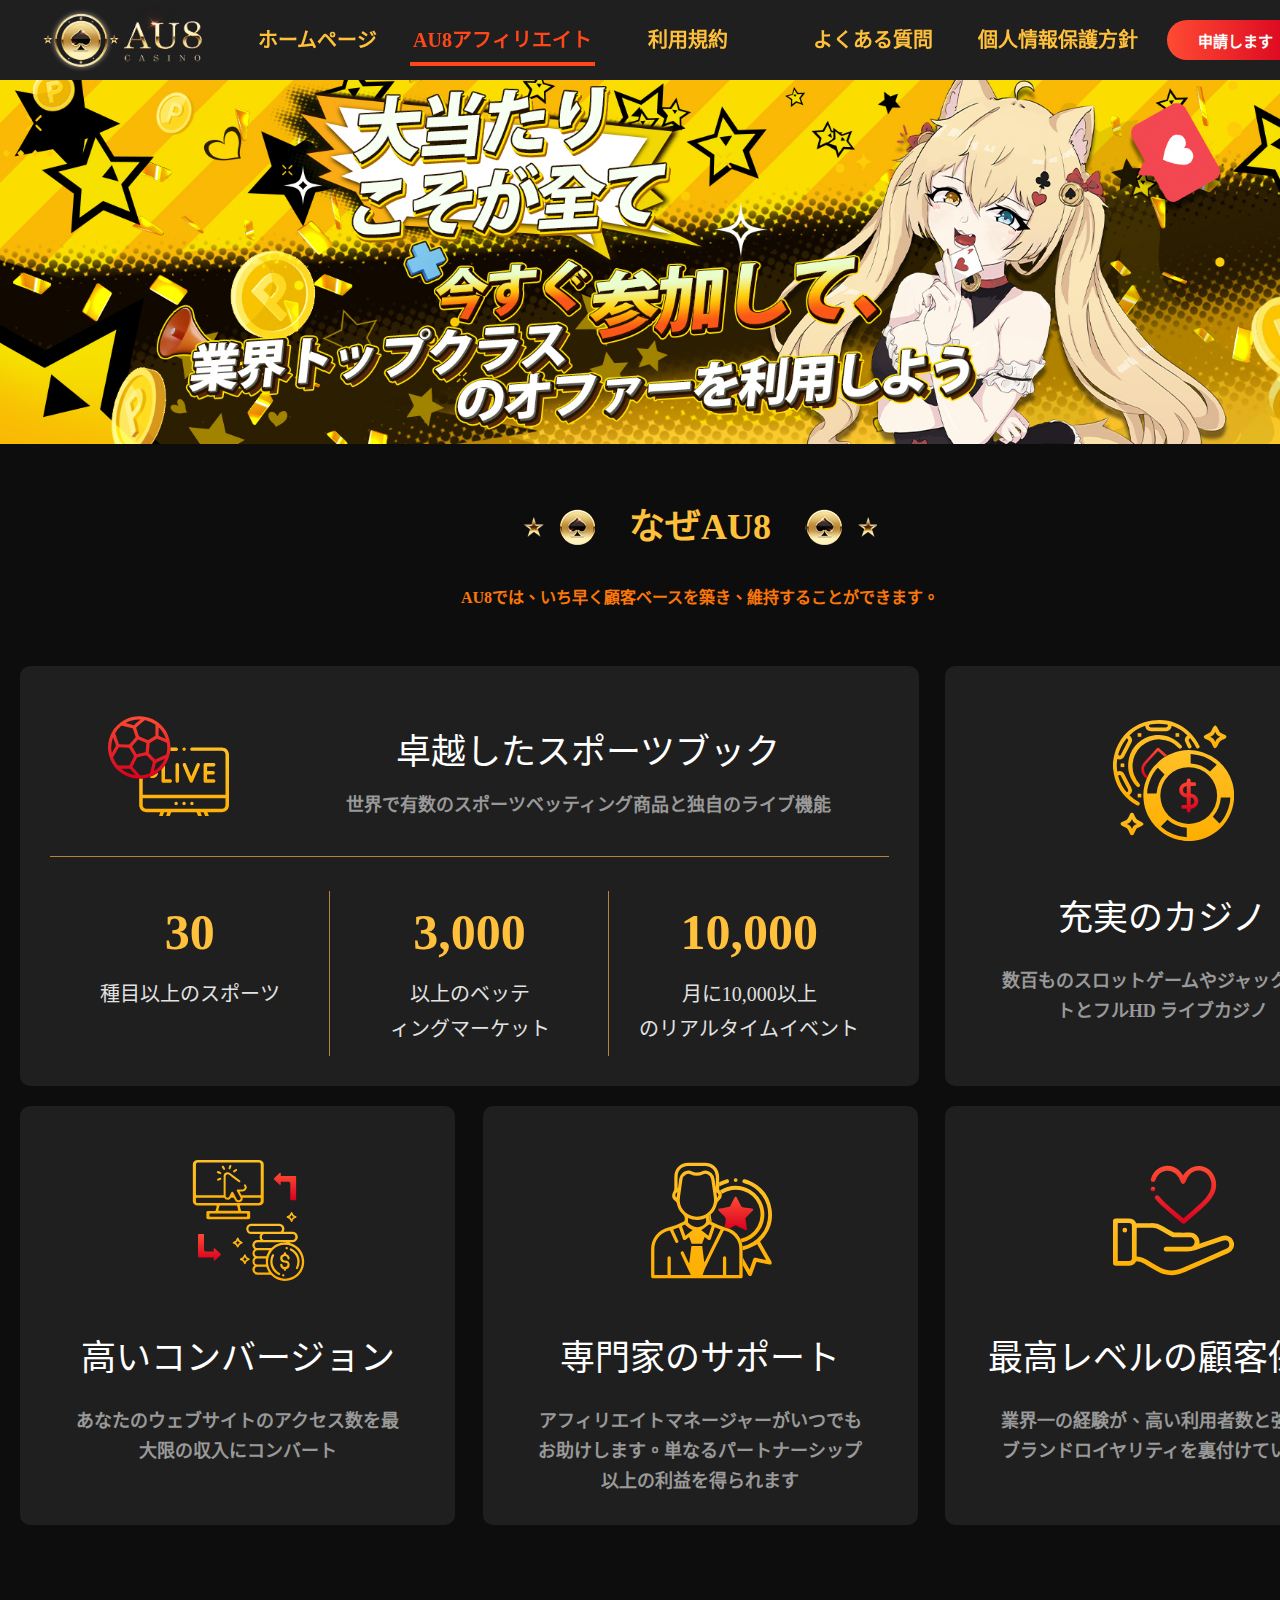
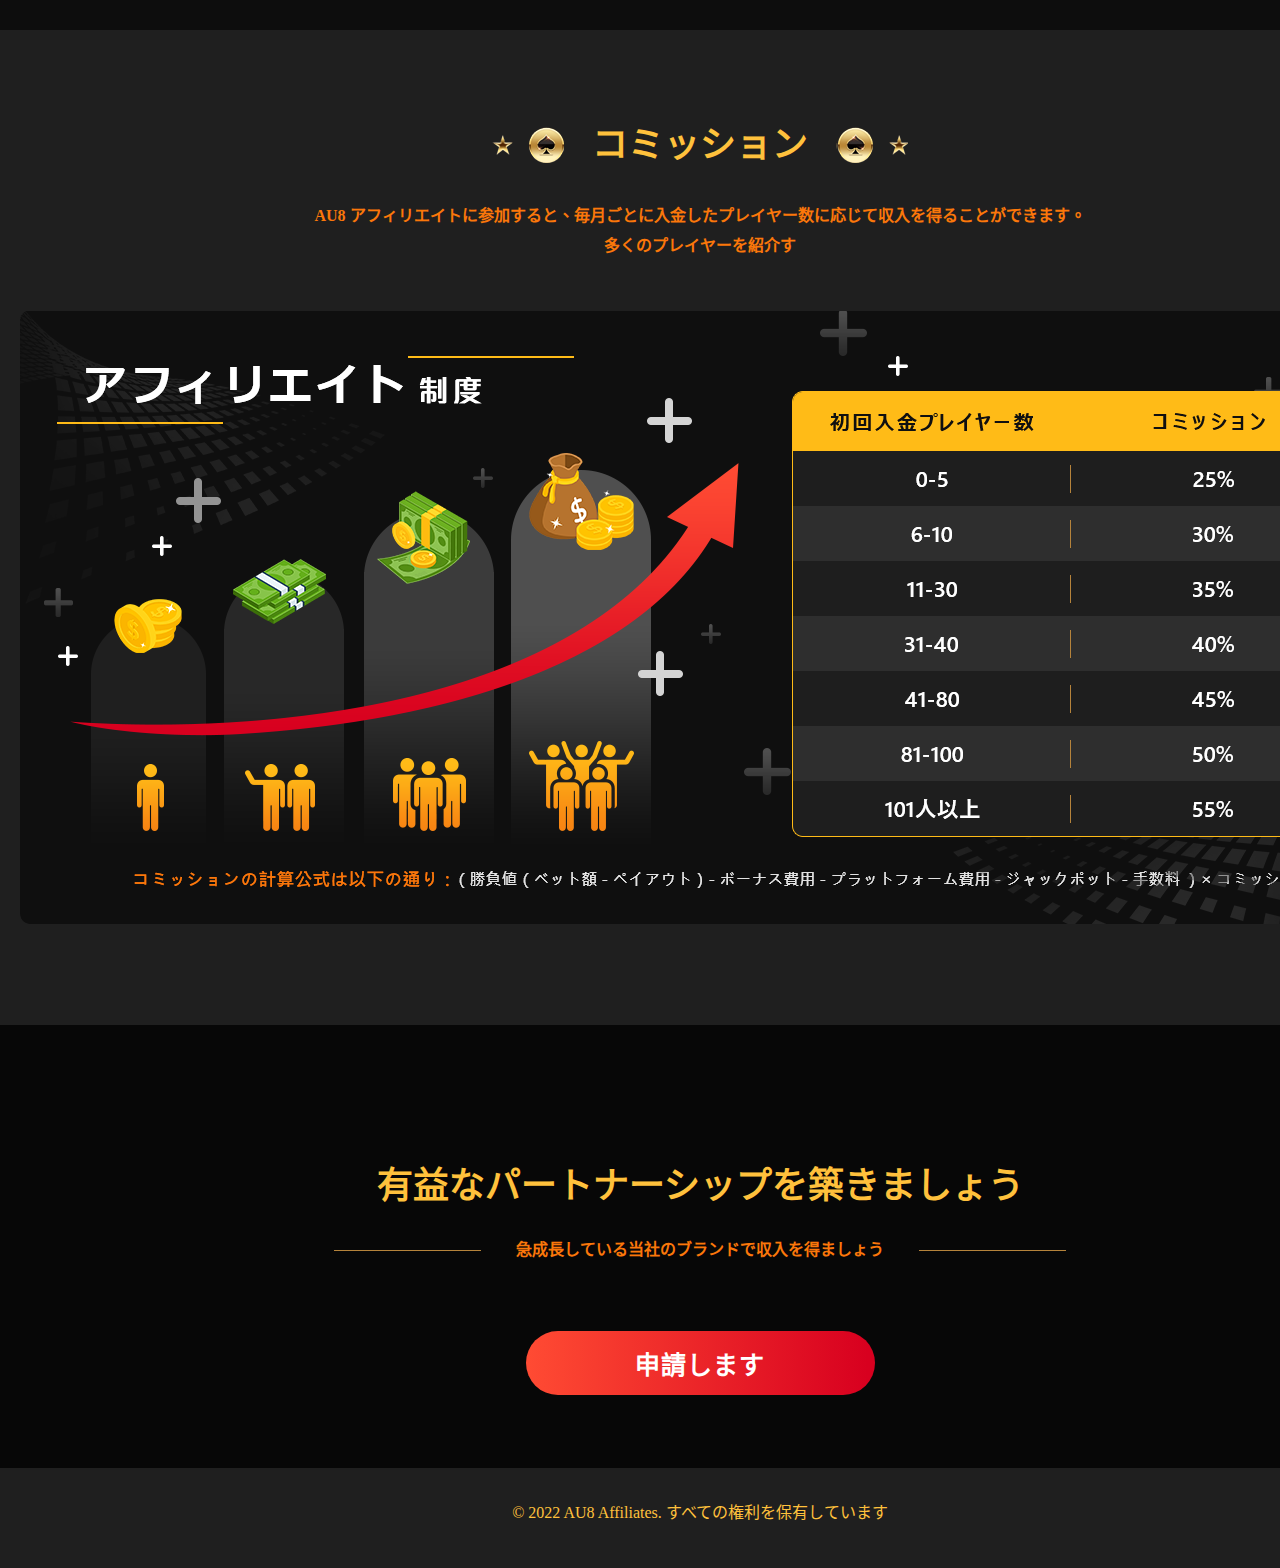
==== commit 8f2e536e: "111-08-11" ====
--- a/index.html
+++ b/index.html
@@ -9,7 +9,6 @@
     <link rel="stylesheet" href="./js/slick-1.8.1/slick/slick-theme.css">
     <script src="https://code.jquery.com/jquery-3.6.0.min.js"></script>
     <script src="https://code.jquery.com/jquery-2.2.0.min.js"></script>
-    <script src="./js/slick-1.8.1/slick/slick.min.js"></script>
     <script src="./js/javascript.js"></script>
     <link rel="shortcut icon" href="../images/NJLOGO_64x64.ico" type="image/x-icon">
 </head>
@@ -127,7 +126,7 @@
     </footer>
     <div class="filter">
         <!--退傭代理註冊申請彈窗-->
-        <div class="jumpWindow agRegist ">
+        <div class="jumpWindow agRegist">
             <div class="title">
                 <p>申請します</p>
                 <i class="close_ic close"></i>
@@ -181,7 +180,7 @@
                         <div class="inputBox">
                             <label>
                                 <p class="inputName adj"><span>※</span>報酬お支払い方法</p>
-                                <input type="text" value="USDT" class="select"> <div class="arrow"></div>
+                                <input type="text" value="USDT" class="select"><div class="arrow"></div>
                             </label>
                         </div>
                     </form> 
@@ -189,8 +188,18 @@
                         <div class="readBtn"><p class="checked">√</p></div>
                         <p class="agree openAGterms">利用規約に同意します</p>
                     </div>
-                    <buttton class="apply close">申請します</buttton>
+                    <buttton class="apply applycheck">申請します</buttton>
                 </div>    
+            </div>
+        </div>
+        <!--退傭代理註冊申請已送出彈窗-->
+        <div class="jumpWindow agApply">
+            <div class="title">
+                <p>確認のお礼</p>
+                <i class="close_ic close"></i>
+            </div>
+            <div class="content">
+               <p>お申し込みは現在、アフィリエイトチームによって審査中です。</p>
             </div>
         </div>
          <!--相關條款彈窗-->
--- a/css/style.css
+++ b/css/style.css
@@ -13,218 +13,11 @@
   border: none !important;
 }
 
-header .forget i {
-  background: url("../images/icon/question.png") no-repeat;
-  background-size: 100%;
-}
-
-header .transferInfo .money i {
-  background: url("../images/icon/svg/loading_g.svg") no-repeat;
-  background-size: 100%;
-}
-
-.topGameList .prev::before,
-.topGameList .next::before {
-  background: url("../images/icon/svg/arrow_w.svg") no-repeat;
-  background-size: 100%;
-}
-
-.mainWrap .quickBox i {
-  background: url("../images/icon/quick_ic.png") no-repeat;
-  background-size: 600%;
-}
-
-.mainWrap .loveGame .textBox .love {
-  background: url("../images/icon/svg/love1.svg") no-repeat;
-  background-size: 100%;
-}
-
-.mainWrap .loveGame .textBox .love.active {
-  background: url("../images/icon/svg/love2.svg") no-repeat;
-  background-size: 100%;
-}
-
-.sideBar .inviteBtn a {
-  background: url("../images/icon/invite.gif") no-repeat;
-  background-size: contain;
-}
-
-.sideBar .goTop i {
-  background: url("../images/icon/goTop.png") no-repeat;
-  background-size: contain;
-}
-
-footer .twitter {
-  background: url("../images/icon/svg/twitter.svg") no-repeat !important;
-  background-size: contain;
-}
-
-footer .payments .bank {
-  background: url("../images/partner/footer_payments/bank.png") no-repeat center;
-}
-
-footer .payments .usdt {
-  background: url("../images/partner/footer_payments/usdt.png") no-repeat center;
-}
-
-footer .payments .vega {
-  background: url("../images/partner/footer_payments/vega.png") no-repeat center;
-}
-
-footer .payments .imove {
-  background: url("../images/partner/footer_payments/imove.png") no-repeat center;
-}
-
-footer .payments .sticpay {
-  background: url("../images/partner/footer_payments/sticpay.png") no-repeat center;
-}
-
-footer .payments .iwallet {
-  background: url("../images/partner/footer_payments/iwallet.png") no-repeat center;
-}
-
-footer .payments .tigerpay {
-  background: url("../images/partner/footer_payments/tigerpay.png") no-repeat center;
-}
-
-footer .partner .ag {
-  background: url("../images/partner/footer_partner/ag.png") no-repeat center;
-}
-
-footer .partner .sa {
-  background: url("../images/partner/footer_partner/sa.png") no-repeat center;
-}
-
-footer .partner .dg {
-  background: url("../images/partner/footer_partner/dg.png") no-repeat center;
-}
-
-footer .partner .tpg {
-  background: url("../images/partner/footer_partner/tpg.png") no-repeat center;
-}
-
-footer .partner .og {
-  background: url("../images/partner/footer_partner/og.png") no-repeat center;
-}
-
-footer .partner .sp {
-  background: url("../images/partner/footer_partner/sp.png") no-repeat center;
-}
-
-footer .partner .mg {
-  background: url("../images/partner/footer_partner/mg.png") no-repeat center;
-}
-
-footer .partner .pp {
-  background: url("../images/partner/footer_partner/pp.png") no-repeat center;
-}
-
-footer .partner .gh {
-  background: url("../images/partner/footer_partner/gh.png") no-repeat center;
-}
-
-footer .partner .elk {
-  background: url("../images/partner/footer_partner/elk.png") no-repeat center;
-}
-
-footer .partner .ftp {
-  background: url("../images/partner/footer_partner/ftp.png") no-repeat center;
-}
-
-footer .partner .pg {
-  background: url("../images/partner/footer_partner/pg.png") no-repeat center;
-}
-
-footer .partner .bng {
-  background: url("../images/partner/footer_partner/bng.png") no-repeat center;
-}
-
-footer .partner .ab {
-  background: url("../images/partner/footer_partner/ab.png") no-repeat center;
-}
-
-footer .partner .pls {
-  background: url("../images/partner/footer_partner/pls.png") no-repeat center;
-}
-
-footer .partner .rsg {
-  background: url("../images/partner/footer_partner/rsg.png") no-repeat center;
-}
-
-footer .partner .bp {
-  background: url("../images/partner/footer_partner/bp.png") no-repeat center;
-}
-
-footer .partner .redtiger {
-  background: url("../images/partner/footer_partner/redtiger.png") no-repeat center;
-}
-
-footer .partner .ifun {
-  background: url("../images/partner/footer_partner/ifun.png") no-repeat center;
-}
-
-footer .partner .redrake {
-  background: url("../images/partner/footer_partner/redrake.png") no-repeat center;
-}
-
-footer .partner .ely {
-  background: url("../images/partner/footer_partner/ely.png") no-repeat center;
-}
-
-footer .partner .atux {
-  background: url("../images/partner/footer_partner/atux.png") no-repeat center;
-}
-
-footer .partner .evoplay {
-  background: url("../images/partner/footer_partner/evoplay.png") no-repeat center;
-}
-
-footer .partner .sport {
-  background: url("../images/partner/footer_partner/sport.png") no-repeat center;
-}
-
-footer .partner .png {
-  background: url("../images/partner/footer_partner/png.png") no-repeat center;
-}
-
-footer .partner .relax {
-  background: url("../images/partner/footer_partner/relax.png") no-repeat center;
-}
-
-footer .partner .wm {
-  background: url("../images/partner/footer_partner/wm.png") no-repeat center;
-}
-
-footer .partner .ygg {
-  background: url("../images/partner/footer_partner/ygg.png") no-repeat center;
-}
-
-footer .partner .net {
-  background: url("../images/partner/footer_partner/net.png") no-repeat center;
-}
-
-footer .partner .jili {
-  background: url("../images/partner/footer_partner/jili.png") no-repeat center;
-}
-
-footer .partner .nolimit {
-  background: url("../images/partner/footer_partner/nolimit.png") no-repeat center;
-}
-
-footer .partner .evo {
-  background: url("../images/partner/footer_partner/evo.png") no-repeat center;
-}
-
 .jumpWindow .close_ic {
   background: url("../images/icon/svg/close_w.svg") no-repeat;
   background-size: 100%;
 }
 
-.jumpWindow.betWindow .trans_arrow {
-  background: url("../images/icon/svg/transfer_arrow.svg") no-repeat;
-  background-size: 100%;
-}
-
 .jumpWindow.loading .content div {
   background: url("../images/icon/svg/loading_b.svg") no-repeat;
   background-size: 100%;
@@ -233,469 +26,6 @@
 .jumpWindow .pageBox .page i {
   background: url("../images/icon/svg/arrow_g.svg") no-repeat;
   background-size: contain;
-}
-
-.gameWrap {
-  background: url("../images/gameBG.jpg") no-repeat;
-  background-size: contain;
-  background-attachment: fixed;
-}
-
-.slotBody .search_ic {
-  background: url("../images/icon/svg/search.svg") no-repeat top center;
-  background-size: cover;
-}
-
-.slotBody .pfName button i {
-  background: url("../images/icon/svg/arrow_w.svg") no-repeat;
-  background-size: 100%;
-}
-
-.slotBody .gameList .textBox .love {
-  background: url("../images/icon/svg/love1.svg") no-repeat;
-  background-size: 100%;
-}
-
-.slotBody .gameList .textBox .love.active {
-  background: url("../images/icon/svg/love2.svg") no-repeat;
-  background-size: 100%;
-}
-
-.eventTitle {
-  background: url("../images/eventTitleBG.png") no-repeat;
-  background-size: cover;
-}
-
-.eventBody .event_ic,
-.eventBody .event_ic::before {
-  background: url("../images/icon/svg/entire.svg") no-repeat;
-  background-size: 100%;
-}
-
-.eventDetail .back {
-  background: url("../images/icon/event_back.png") no-repeat;
-  background-size: contain;
-}
-
-.eventDetail .btnBox .twitter {
-  background: url("../images/icon/svg/twitter.svg");
-  background-size: contain;
-}
-
-.eventDetail .btnBox .telegram {
-  background: url("../images/icon/svg/telegram.svg");
-  background-size: contain;
-}
-
-.eventDetail .btnBox .wechat {
-  background: url("../images/icon/svg/wechat.svg");
-  background-size: contain;
-}
-
-.eventDetail .btnBox .facebook {
-  background: url("../images/icon/svg/facebook.svg");
-  background-size: contain;
-}
-
-.eventDetail .btnBox .line {
-  background: url("../images/icon/svg/line.svg");
-  background-size: contain;
-}
-
-.eventDetail .btnBox .link {
-  background: url("../images/icon/link.png");
-  background-size: contain;
-}
-
-.innerNav .user_ic,
-.innerNav .user_ic::before {
-  background: url("../images/icon/svg/innerNav_user.svg") no-repeat;
-  background-size: 100%;
-}
-
-.innerNav .vip_ic,
-.innerNav .vip_ic::before {
-  background: url("../images/icon/svg/innerNav_vip.svg") no-repeat;
-  background-size: 100%;
-}
-
-.innerNav .wallet_ic,
-.innerNav .wallet_ic::before {
-  background: url("../images/icon/svg/innerNav_wallet.svg") no-repeat;
-  background-size: 100%;
-}
-
-.innerNav .card_ic,
-.innerNav .card_ic::before {
-  background: url("../images/icon/svg/innerNav_card.svg") no-repeat;
-  background-size: 100%;
-}
-
-.innerNav .dealRecord_ic,
-.innerNav .dealRecord_ic::before {
-  background: url("../images/icon/svg/innerNav_dealRecord.svg") no-repeat;
-  background-size: 100%;
-}
-
-.innerNav .betRecord_ic,
-.innerNav .betRecord_ic::before {
-  background: url("../images/icon/svg/innerNav_betRecord.svg") no-repeat;
-  background-size: 100%;
-}
-
-.innerNav .event_ic,
-.innerNav .event_ic::before {
-  background: url("../images/icon/svg/innerNav_event.svg") no-repeat;
-  background-size: 100%;
-}
-
-.innerNav .mail_ic,
-.innerNav .mail_ic::before {
-  background: url("../images/icon/svg/innerNav_mail.svg") no-repeat;
-  background-size: 100%;
-}
-
-.innerNav .dividend_ic,
-.innerNav .dividend_ic::before {
-  background: url("../images/icon/svg/innerNav_dividend.svg") no-repeat;
-  background-size: 100%;
-}
-
-.innerNav .invite_ic,
-.innerNav .invite_ic::before {
-  background: url("../images/icon/svg/innerNav_invite.svg") no-repeat;
-  background-size: 100%;
-}
-
-.memberWrap .level .data_ic {
-  background: url("../images/icon/svg/data.svg") no-repeat center;
-  background-size: 65%;
-}
-
-.memberWrap .level .phone_ic {
-  background: url("../images/icon/svg/phone.svg") no-repeat center;
-  background-size: 65%;
-}
-
-.memberWrap .level .bankcard_ic {
-  background: url("../images/icon/svg/bankcard.svg") no-repeat center;
-  background-size: 65%;
-}
-
-.memberWrap .level .mail_ic {
-  background: url("../images/icon/svg/mail_w.svg") no-repeat center;
-  background-size: 65%;
-}
-
-.memberWrap .left .changePhone::before,
-.memberWrap .changePassword button::before {
-  background: url("../images/icon/edit.png") no-repeat;
-  background-size: contain;
-}
-
-.memberWrap .right .copy::before {
-  background: url("../images/icon/copy.png") no-repeat;
-  background-size: contain;
-}
-
-.memberWrap .right .qr {
-  background: url("../images/icon/qr.png") no-repeat;
-  background-size: contain;
-}
-
-.vipWrap {
-  background: url("../images/vip_info.png") no-repeat;
-  background-size: 100%;
-}
-
-.vipHeader .medal {
-  background: url("../images/icon/medal.png") no-repeat;
-  background-size: 100%;
-}
-
-.vipWrap .detailTitle .back {
-  background: url("../images/icon/svg/arrow_r.svg") no-repeat;
-  background-size: 100%;
-}
-
-.vipWrap .detailCardBox .prev,
-.vipWrap .detailCardBox .next {
-  background: url("../images/icon/svg/arrow_r.svg") no-repeat;
-  background-size: 100%;
-}
-
-.vipWrap .detailCardBox .cardBg {
-  background: url("../images/vip_card.png") no-repeat;
-  background-size: 100%;
-}
-
-.vipWrap .detailCardBox .cardBg.v2 {
-  background: url("../images/vip_card_2.png") no-repeat;
-  background-size: 100%;
-}
-
-.vipWrap .detailCardBox .cardBg.v3 {
-  background: url("../images/vip_card_3.png") no-repeat;
-  background-size: 100%;
-}
-
-.walletWrap .platformWallet .re_ic {
-  background: url("../images/icon/svg/refresh.svg") no-repeat;
-  background-size: contain;
-}
-
-.walletWrap .platformWallet .remind_ic {
-  background: url("../images/icon/remind.png") no-repeat;
-  background-size: contain;
-}
-
-.dealWrap .waterBox .arrow_ic {
-  background: url("../images/icon/svg/arrow_r.svg") no-repeat;
-  background-size: 100%;
-}
-
-.dealWrap .dealBox .page i,
-.dealWrap .waterBox .page i {
-  background: url("../images/icon/svg/arrow_g.svg") no-repeat;
-  background-size: contain;
-}
-
-.cardMiddle .card .addCard_ic {
-  background: url("../images/icon/svg/addCard.svg") no-repeat;
-  background-size: 100%;
-}
-
-.cardWrap .cardBox .card {
-  background: url("../images/bankCard.png") no-repeat;
-  background-size: cover;
-}
-
-.cardWrap .review {
-  background: url("../images/icon/review.png") no-repeat;
-  background-size: 100%;
-}
-
-.cardWrap .bottomWrap .idImg {
-  background: url("../images/icon/photo.png") no-repeat;
-  background-size: contain;
-}
-
-.rightSide .smallBoard .arrow {
-  background: url("../images/icon/svg/arrow_r.svg") no-repeat;
-  background-size: 100%;
-}
-
-.mailWrap.innerMode .title .arrow_ic,
-.mailWrap.innerMode .msgTitle .prev, .mailWrap.innerMode .msgTitle .next {
-  background: url("../images/icon/svg/arrow_b.svg") no-repeat;
-  background-size: contain;
-}
-
-.mailWrap .bottom .page i {
-  background: url("../images/icon/svg/arrow_g.svg") no-repeat;
-  background-size: contain;
-}
-
-.betWrap .fakeTable .arrow_ic {
-  background: url("../images/icon/svg/arrow_b.svg") no-repeat;
-  background-size: 100%;
-}
-
-.betWrap .fakeTable .page i {
-  background: url("../images/icon/svg/arrow_g.svg") no-repeat;
-  background-size: contain;
-}
-
-.eventWrap .tableWrap .page i {
-  background: url("../images/icon/svg/arrow_g.svg") no-repeat;
-  background-size: contain;
-}
-
-.depositWrap .top .title button i {
-  background: url("../images/icon/question_2.png") no-repeat;
-  background-size: 100%;
-}
-
-.depositWrap .list .card_ic {
-  background: url("../images/icon/svg/card.svg") no-repeat;
-  background-size: 100%;
-}
-
-.depositWrap .list .depositIC {
-  background: url("../images/icon/deposit_ic.png") no-repeat;
-  background-size: 500%;
-}
-
-.depositWrap .list .prev, .depositWrap .list .next {
-  background: url("../images/icon/svg/arrow_r.svg") no-repeat;
-  background-size: 100%;
-}
-
-.depositWrap .bottom .fakeTable .copy::before {
-  background: url("../images/icon/copy.png") no-repeat;
-  background-size: contain;
-}
-
-.rightSide .tran_ic {
-  background: url("../images/icon/svg/transfer_arrow.svg") no-repeat;
-  background-size: 100%;
-}
-
-.rightSide .re_ic {
-  background: url("../images/icon/svg/refresh.svg") no-repeat;
-  background-size: contain;
-}
-
-.rightSide .search_ic::before {
-  background: url("../images/icon/svg/search.svg") no-repeat;
-  background-size: contain;
-}
-
-.withdrawalWrap .smallTitle .reset_ic {
-  background: url("../images/icon/svg/refresh.svg") no-repeat;
-  background-size: 100%;
-}
-
-.withdrawalWrap .platformBox .db_arrow {
-  background: url("../images/icon/svg/unfold.svg") no-repeat;
-  background-size: 100%;
-}
-
-.withdrawalWrap .platformBox .remind_ic {
-  background: url("../images/icon/remind.png") no-repeat;
-  background-size: contain;
-}
-
-.transferWrap .walletTitle .reset_ic {
-  background: url("../images/icon/svg/refresh.svg") no-repeat;
-  background-size: 100%;
-}
-
-.transferWrap .platform .db_arrow {
-  background: url("../images/icon/svg/unfold.svg") no-repeat;
-  background-size: 100%;
-}
-
-.transferWrap .platform .remind_ic {
-  background: url("../images/icon/remind.png") no-repeat;
-  background-size: contain;
-}
-
-.transferWrap .platformBox .trans_ic {
-  background: url("../images/icon/svg/transfer_arrow.svg") no-repeat;
-  background-size: 100%;
-}
-
-.helpPage .nav .arrow_ic {
-  background: url("../images/icon/svg/arrow_r.svg") no-repeat;
-  background-size: 100%;
-}
-
-.helpPage .nav .bulb {
-  background: url("../images/icon/svg/bulb.svg") no-repeat;
-  background-size: 100%;
-}
-
-.helpPage .nav .problem {
-  background: url("../images/icon/svg/helpProblem.svg") no-repeat;
-  background-size: 100%;
-}
-
-.helpPage .nav .aboutUs {
-  background: url("../images/icon/svg/aboutus.svg") no-repeat;
-  background-size: 100%;
-}
-
-.helpPage .nav .downloadIC {
-  background: url("../images/icon/download.png") no-repeat;
-  background-size: 100%;
-}
-
-.helpPage .teachList .arrow_ic {
-  background: url("../images/icon/svg/arrow_b.svg") no-repeat;
-  background-size: 100%;
-}
-
-.helpPage .img.online01 {
-  background: url("../images/help/online01.png") no-repeat;
-  background-size: 100%;
-}
-
-.helpPage .img.online02 {
-  background: url("../images/help/online02.png") no-repeat;
-  background-size: 100%;
-}
-
-.helpPage .img.online03 {
-  background: url("../images/help/online03.png") no-repeat;
-  background-size: 100%;
-}
-
-.helpPage .img.online04 {
-  background: url("../images/help/online04.png") no-repeat;
-  background-size: 100%;
-}
-
-.helpPage .img.online05 {
-  background: url("../images/help/online05.png") no-repeat;
-  background-size: 100%;
-}
-
-.helpPage .upload_ic {
-  background: url("../images/icon/svg/help_upload.svg") no-repeat;
-  background-size: contain;
-}
-
-.registerWrap {
-  background: url("../images/registerBG.jpg") no-repeat;
-  background-size: cover;
-  background-attachment: fixed;
-}
-
-.registerWrap .register_ic {
-  background: url("../images/icon/register_ic.png");
-  background-size: contain;
-}
-
-.registerWrap .eye_ic {
-  background: url("../images/icon/eye.png") no-repeat;
-  background-size: 100%;
-}
-
-.registerWrap .date_ic {
-  background: url("../images/icon/date.png") no-repeat;
-  background-size: contain;
-}
-
-.registerWrap .line_ic {
-  background: url("../images/icon/line_ic.png") no-repeat;
-  background-size: contain;
-}
-
-.inviteWrap .left .copy::before {
-  background: url("../images/icon/copy.png") no-repeat;
-  background-size: contain;
-}
-
-.inviteWrap .right .qr {
-  background: url("../images/icon/qr.png") no-repeat;
-  background-size: 100%;
-}
-
-.inviteWrap .mainImg {
-  background: url("../images/invite.jpg") no-repeat;
-  background-size: 100%;
-}
-
-.pointWrap .fakeTable .page i,
-.pointWrap .recordTable .page i {
-  background: url("../images/icon/svg/arrow_g.svg") no-repeat;
-  background-size: contain;
-}
-
-.pointWrap .fakeTable .arrow_ic {
-  background: url(../images/icon/svg/arrow_b.svg) no-repeat;
-  background-size: 100%;
 }
 
 header .logo {
@@ -703,128 +33,6 @@
   height: 80px;
   -o-object-fit: cover;
      object-fit: cover;
-}
-
-header .topGameList li div {
-  width: 195px;
-  height: 168px;
-  -webkit-box-sizing: border-box;
-          box-sizing: border-box;
-  padding: 0 8px;
-}
-header .topGameList li div img {
-  width: 100%;
-  height: 100%;
-  -o-object-fit: contain;
-     object-fit: contain;
-}
-
-header .topGameList .hot li div {
-  width: 257px;
-  height: 171px;
-  -webkit-box-sizing: border-box;
-          box-sizing: border-box;
-  padding: 0 8px;
-}
-header .topGameList .hot li div img {
-  width: 100%;
-  height: 100%;
-  -o-object-fit: cover;
-     object-fit: cover;
-  border: solid 1px #ffc13c;
-  border-radius: 5px;
-}
-
-.single-item img {
-  width: 100%;
-  max-height: 478px;
-  -o-object-fit: cover;
-     object-fit: cover;
-}
-
-.mainWrap .typeList img {
-  width: 100%;
-  -o-object-fit: contain;
-     object-fit: contain;
-}
-
-.gameWrap .mainImg {
-  width: 675px;
-  height: 732px;
-}
-
-.gameWrap .btnBox img {
-  width: 189px;
-  height: 185px;
-  -o-object-fit: cover;
-     object-fit: cover;
-  -o-object-position: top;
-     object-position: top;
-}
-.gameWrap .btnBox img:hover, .gameWrap .btnBox img:active, .gameWrap .btnBox img.active {
-  -o-object-position: bottom;
-     object-position: bottom;
-}
-
-.pfName img {
-  width: auto;
-  height: 85%;
-}
-
-.slotBody .gameList img {
-  width: 100%;
-  height: 165px;
-}
-
-.eventBox .imgBox {
-  width: 792px;
-  height: 192px;
-}
-.eventBox .imgBox img {
-  width: 100%;
-  height: 100%;
-  -o-object-fit: cover;
-     object-fit: cover;
-}
-
-.eventDetail .imgBox {
-  width: 100%;
-  height: 267px;
-}
-.eventDetail .imgBox img {
-  width: 100%;
-  height: 100%;
-  -o-object-fit: cover;
-     object-fit: cover;
-}
-
-.checkEvent .imgBox {
-  width: 100%;
-  height: 400px;
-}
-.checkEvent .imgBox img {
-  width: 100%;
-  height: auto;
-  -o-object-fit: cover;
-     object-fit: cover;
-}
-
-.registerWrap .title img {
-  width: 125px;
-  -o-object-fit: contain;
-     object-fit: contain;
-}
-
-.rightSide .smallBoard img {
-  width: 100%;
-}
-
-.inviteWrap .bottom img {
-  width: 100%;
-}
-
-.helpWrap img {
-  width: 100%;
 }
 
 .agentPage .topBanner,
@@ -2061,6 +1269,28 @@
 html body .filter .jumpWindow.agRegist .content .block .apply:hover, html body .filter .jumpWindow.agRegist .content .block .apply:active, html body .filter .jumpWindow.agRegist .content .block .apply.active {
   background: #b9001b;
 }
+html body .filter .jumpWindow.agApply {
+  width: 360px;
+  height: auto;
+  position: relative;
+  display: none;
+}
+html body .filter .jumpWindow.agApply.display {
+  display: block;
+}
+html body .filter .jumpWindow.agApply .content {
+  width: 100%;
+  height: auto;
+  padding: 50px 40px;
+  -webkit-box-sizing: border-box;
+          box-sizing: border-box;
+}
+html body .filter .jumpWindow.agApply .content p {
+  color: #ffc13c;
+  font-size: 18px;
+  line-height: 30px;
+  text-align: center;
+}
 html body .filter .jumpWindow.agTerms {
   width: 840px;
   display: none;
@@ -2185,7 +1415,6 @@
   width: 100%;
   height: 0;
   padding-top: 26%;
-  margin-top: -50px;
 }
 html body .agentPage .center {
   width: 1400px;
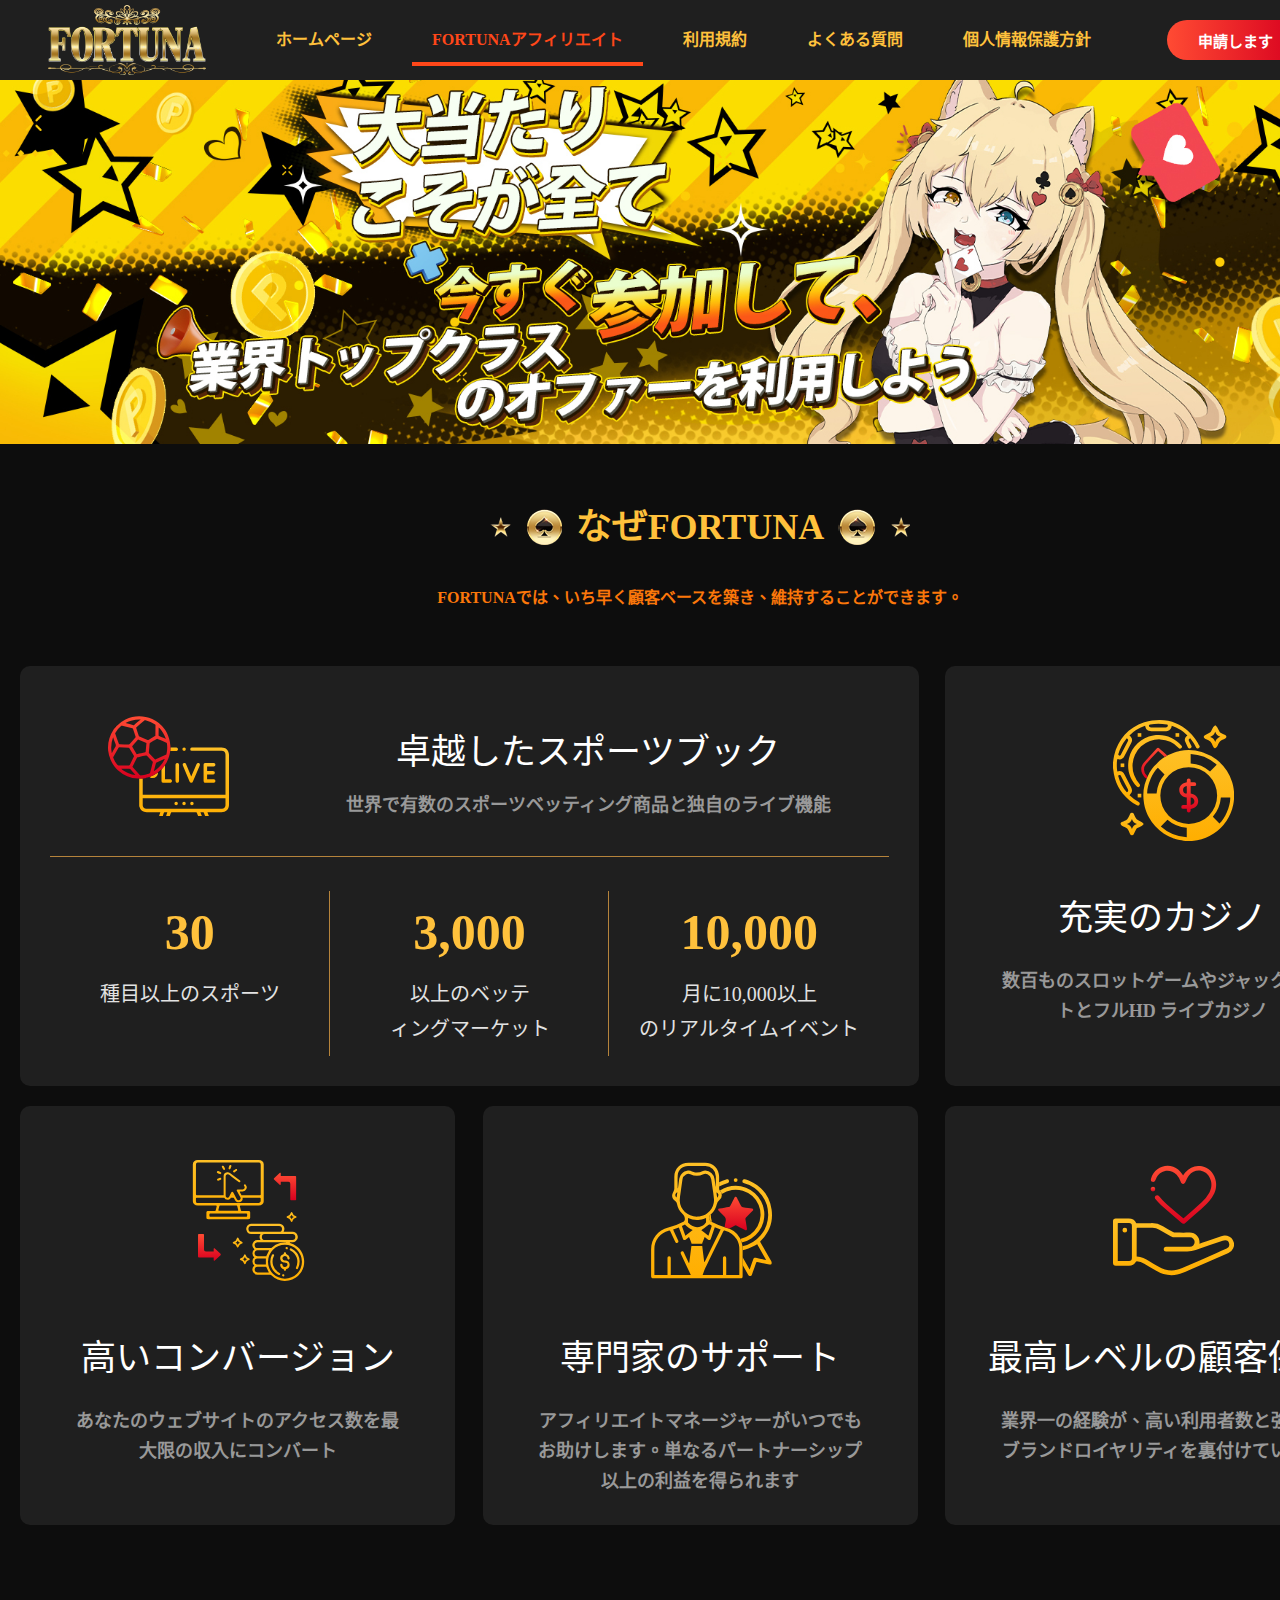
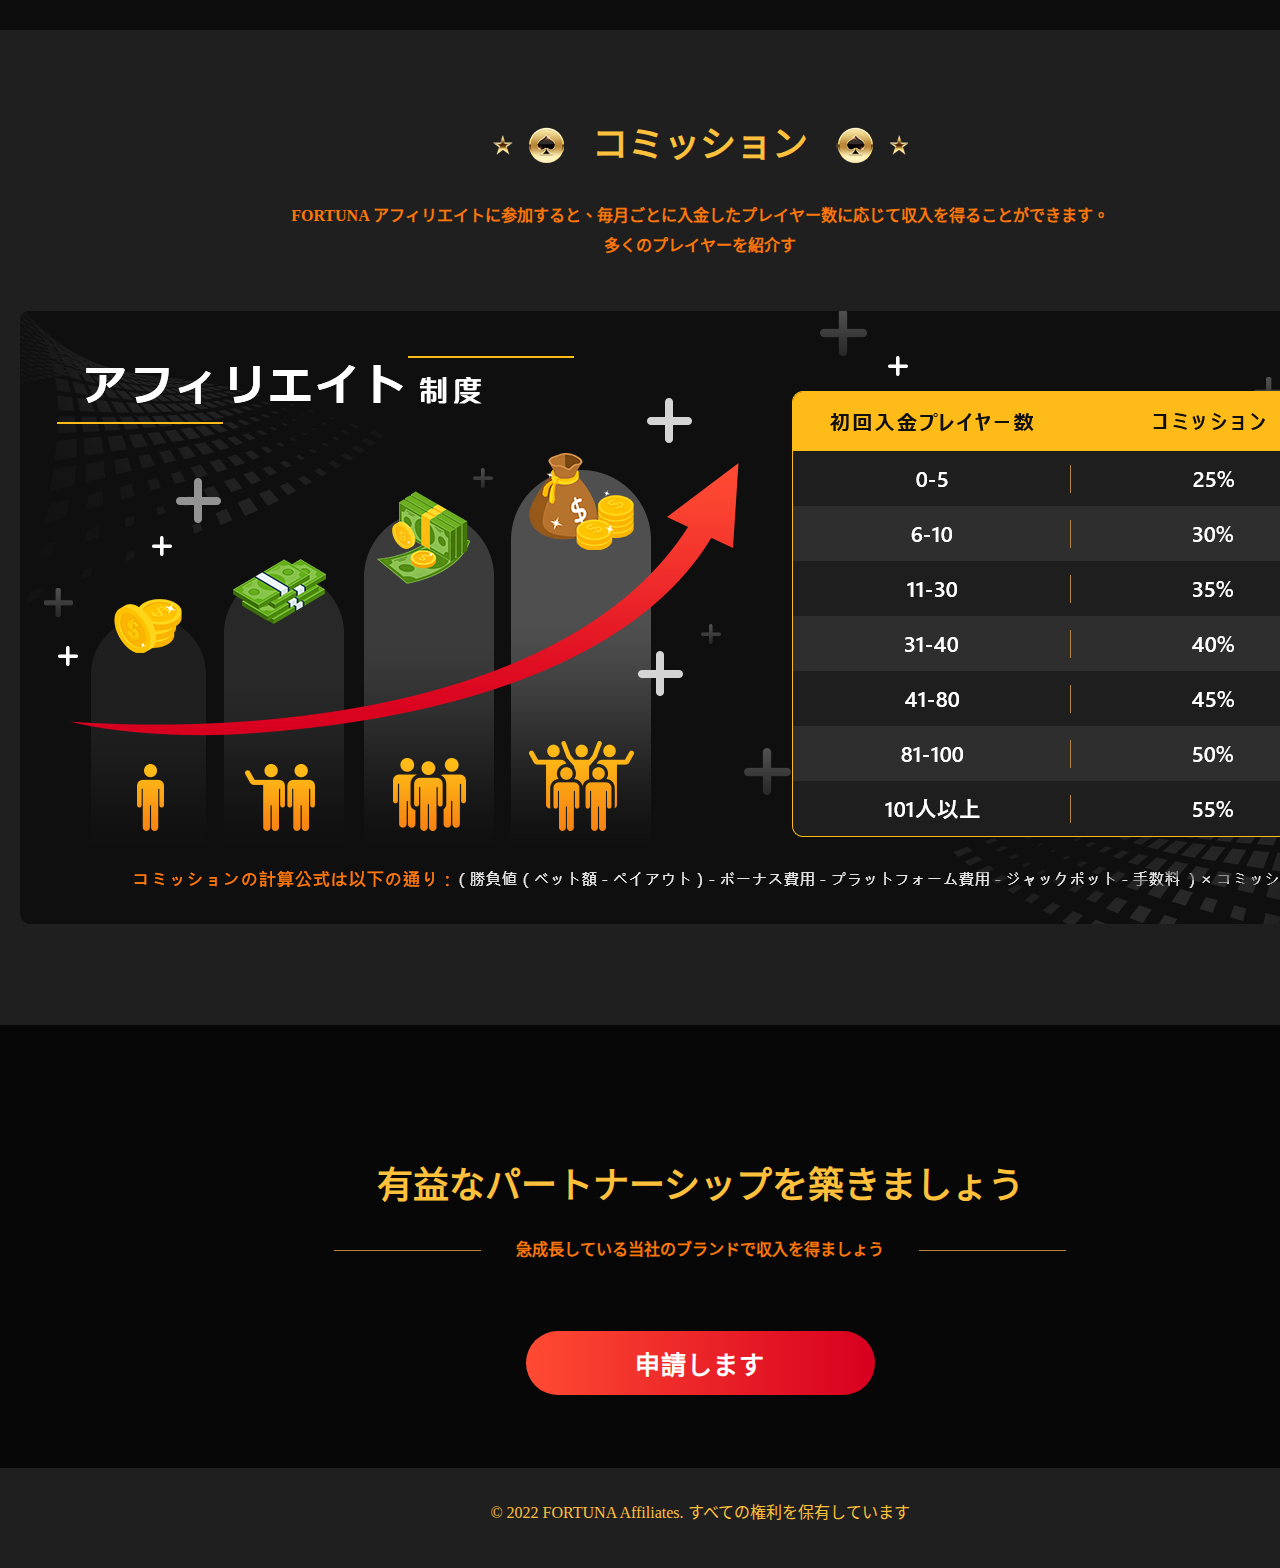
==== commit ae9d46c7: "111-1014-1" ====
--- a/index.html
+++ b/index.html
@@ -5,12 +5,9 @@
     <meta name="viewport" content="width=device-width, initial-scale=0.25">
     <title>Document</title>
     <link rel="stylesheet" href="./css/style.css">
-    <link rel="stylesheet" href="./js/slick-1.8.1/slick/slick.css">
-    <link rel="stylesheet" href="./js/slick-1.8.1/slick/slick-theme.css">
     <script src="https://code.jquery.com/jquery-3.6.0.min.js"></script>
-    <script src="https://code.jquery.com/jquery-2.2.0.min.js"></script>
     <script src="./js/javascript.js"></script>
-    <link rel="shortcut icon" href="../images/NJLOGO_64x64.ico" type="image/x-icon">
+    <link rel="shortcut icon" href="./images/NJLOGO_64x64.ico" type="image/x-icon">
 </head>
 <body>
     <header>
@@ -19,8 +16,8 @@
             <!--logo-->
             <img class="logo" src="./images/icon/logo.png" onclick="window.location.href='../index.html'">
             <ul class="agentNav">
-                <li>ホームページ</li>
-                <li class="active">AU8アフィリエイト</li>
+                <li onclick="window.location.href='../index.html'">ホームページ</li>
+                <li class="active">FORTUNAアフィリエイト</li>
                 <li onclick="window.location.href='./html/agRule.html'">利用規約</li>
                 <li onclick="window.location.href='./html/agQA.html'">よくある質問</li>
                 <li onclick="window.location.href='./html/agPersonal.html'">個人情報保護方針</li>
@@ -53,8 +50,8 @@
             <!--內容-->
             <div class="center">
                 <div class="client">
-                    <p class="title">なぜAU8</p>
-                    <p class="subTitle">AU8では、いち早く顧客ベースを築き、維持することができます。</p>
+                    <p class="title">なぜFORTUNA</p>
+                    <p class="subTitle">FORTUNAでは、いち早く顧客ベースを築き、維持することができます。</p>
                     <div class="block">
                         <div class="line">
                             <div class="long">
@@ -109,7 +106,7 @@
             <div class="commission">
                 <div class="center">
                     <p class="title">コミッション</p>
-                    <p class="subTitle">AU8 アフィリエイトに参加すると、毎月ごとに入金したプレイヤー数に応じて収入を得ることができます。<br>多くのプレイヤーを紹介す</p>
+                    <p class="subTitle">FORTUNA アフィリエイトに参加すると、毎月ごとに入金したプレイヤー数に応じて収入を得ることができます。<br>多くのプレイヤーを紹介す</p>
                     <div class="rulePic">
                     </div>
                 </div>
@@ -121,7 +118,7 @@
             <p class="subTitle">急成長している当社のブランドで収入を得ましょう</p>
             <button class="agentSignup" type="button">申請します</button>
             <div class="bottom">
-                <p class="copyright">© 2022 AU8 Affiliates. すべての権利を保有しています</p>
+                <p class="copyright">© 2022 FORTUNA Affiliates. すべての権利を保有しています</p>
             </div>
     </footer>
     <div class="filter">
@@ -132,8 +129,8 @@
                 <i class="close_ic close"></i>
             </div>
             <div class="content">
-                <div class="block">
-                    <form>
+                <form>
+                    <div class="block">
                         <label>
                             <div class="inputBox">
                                 <p class="inputName"><span>※</span>アカウントID</p>
@@ -160,36 +157,38 @@
                                 <input type="text">
                             </div> 
                         </label>
-                    </form>
-                </div>    
-                <div class="block">
-                    <form>
-                        <div class="inputBox">
+                    </div>
+                    <div class="block">
+                        <label>
+                            <div class="inputBox">
+                                <p class="inputName"><span>※</span>宣伝サイトURL</p>
+                                <input type="text">
+                            <p class="remindText">*宣伝を行うサイトURLもしくはその他の宣伝方法<br>*宣伝URLが無い場合は、紹介方法をご入力ください<br>*プレイヤーアカウントはFORTUNAで登録したアカウントとなります</p>
+                            </div>
+                        </label>
+                        <label>
+                            <div class="inputBox adj">
+                                <p class="inputName"><span>※</span>LINE</p>
+                                <input type="text">
+                            </div>
+                        </label>
                             <label>
-                                <p class="inputName"><span>※</span>宣伝サイトURL</p>
-                                <input type="text">
-                                <p class="remindText">*宣伝を行うサイトURLもしくはその他の宣伝方法<br>*宣伝URLが無い場合は、紹介方法をご入力ください<br>*プレイヤーアカウントはAU8で登録したアカウントとなります</p>
+                                <div class="inputBox last">
+                                    <p class="inputName adj"><span>※</span>報酬お支払い方法</p>
+                                    <ul>
+                                        <li><input type="checkbox"><p class="checkboxName">USDT</p></li>
+                                        <li><input type="checkbox"><p class="checkboxName">銀行匯款</p></li>
+                                        <li><input type="checkbox"><p class="checkboxName">平台遊戲點數</p></li>
+                                    </ul>
+                                </div>
                             </label>
-                        </div>
-                        <div class="inputBox adj">
-                            <label>
-                                <p class="inputName"><span>※</span>LINE</p>
-                                <input type="text">
-                            </label>
-                        </div>
-                        <div class="inputBox">
-                            <label>
-                                <p class="inputName adj"><span>※</span>報酬お支払い方法</p>
-                                <input type="text" value="USDT" class="select"><div class="arrow"></div>
-                            </label>
-                        </div>
-                    </form> 
-                    <div class="btnBox">
-                        <div class="readBtn"><p class="checked">√</p></div>
-                        <p class="agree openAGterms">利用規約に同意します</p>
-                    </div>
-                    <buttton class="apply applycheck">申請します</buttton>
-                </div>    
+                        <div class="btnBox">
+                            <input type="checkbox">
+                            <p class="agree openAGterms">利用規約に同意します</p>
+                        </div>
+                        <buttton class="apply applycheck">申請します</buttton>
+                    </div>
+                </form> 
             </div>
         </div>
         <!--退傭代理註冊申請已送出彈窗-->
@@ -211,18 +210,18 @@
             <div class="content">
                 <div class="contentBlock">
                     <p class="smallTitle introduce">1.はじめに</p>
-                    <p class="info"><span class="chapter">1.1</span>本利用規約に同意する前に、すべての項目を必ずお読みください。本規約に同意することにより、本規約<br>は、パートナーまたはパートナーが代表する組織を拘束するものとなります。</p>
+                    <p class="info"><span class="chapter">1.1</span>本利用規約に同意する前に、すべての項目を必ずお読みください。本規約に同意することにより、本規約は、パートナーまたはパートナーが代表する組織を拘束するものとなります。</p>
                 </div>
                 <div class="contentBlock">
                     <p class="smallTitle explain">2.定義と解釈</p>
                     <p class="info"><span class="keyword">「当サイト」</span>とは、fortuna888.netのことを指します。</p>
-                    <p class="info"><span class="keyword">「AU8」</span>とは、fortuna888.netのことを指します。</p>
+                    <p class="info"><span class="keyword">「FORTUNA」</span>とは、fortuna888.netのことを指します。</p>
                     <p class="info"><span class="keyword">「当社」</span>とは、当サイトの運営会社Astrobet N.V., Ltd.のことを指します。</p>
-                    <p class="info"><span class="keyword">「アフィリエイトプログラム」</span>とは、当サイトおよびパートナー間のパートナーシップを指します。<br>パートナーはAU8のウェブサイトを宣伝し、当サイトのウェブサイトへ新規プレイヤーを継続的に生み出すものとします。</p>
+                    <p class="info"><span class="keyword">「アフィリエイトプログラム」</span>とは、当サイトおよびパートナー間のパートナーシップを指します。パートナーはFORTUNAのウェブサイトを宣伝し、当サイトのウェブサイトへ新規プレイヤーを継続的に生み出すものとします。</p>
                     <p class="info"><span class="keyword">「パートナー」</span>とは、当サイトのアフィリエイトプログラムに登録参加する人物を指します。</p>
                     <p class="info"><span class="keyword">「パートナーウェブサイト」</span>とは、パートナーが維持・運営し、当サイトのアフィリエイトリンクおよびコ
                         ードを案内するプラットフォーム（ウェブサイト／アプリケーション／ウィジェット等）を指します。</p>
-                    <p class="info"><span class="keyword">「アフィリエイトリンク」</span>とは、パートナーウェブサイトからAU8へのインターネットハイパーリンクを
+                    <p class="info"><span class="keyword">「アフィリエイトリンク」</span>とは、パートナーウェブサイトからFORTUNAへのインターネットハイパーリンクを
                         指します。</p>
                     <p class="info"><span class="keyword">「アフィリエイトコード」</span>とは、パートナー毎に設定されるコードで、本コードを登録の際に入力をした場合
                         でもパートナーの子会員と設定されるコードを指します。</p>
@@ -239,33 +238,25 @@
                     <p class="info"><span class="chapter">3.1.</span>パートナーは以下を表明し保証します。</p>
                     <div class="chapterBox">
                         <p class="infoChapter"><span class="chapter">3.1.1.</span>パートナー期間中は、パートナー契約を締結する権利と権限を有し、そのすべての義務を履行する。</p>
-                        <p class="infoChapter"><span class="chapter">3.1.2.</span>パートナー契約に基づく義務を履行するために必要な登録、許可、同意およびライセンスをすべて取<br>
-                            得し、有効に維持するものとする。</p>
+                        <p class="infoChapter"><span class="chapter">3.1.2.</span>パートナー契約に基づく義務を履行するために必要な登録、許可、同意およびライセンスをすべて取得し、有効に維持するものとする。</p>
                         <p class="infoChapter"><span class="chapter">3.1.3.</span>パートナー契約の条項を完全に理解し、同意する。</p>
                     </div>
-                    <p class="info"><span class="chapter">3.2.</span>当サイトは提出されたパートナー情報を審査し、アフィリエイト申請を認証するか否かを電子<br>
-                    メールでパートナーに通知します。当社は、絶対的な裁量で登録を拒否する権利を保持します。</p>
+                    <p class="info"><span class="chapter">3.2.</span>当サイトは提出されたパートナー情報を審査し、アフィリエイト申請を認証するか否かを電子メールでパートナーに通知します。当社は、絶対的な裁量で登録を拒否する権利を保持します。</p>
                 </div>
                 <div class="contentBlock">
                     <p class="smallTitle right">4.当社の権利と義務</p>
-                    <p class="info"><span class="chapter">4.1.</span>当社は、コミッションの総額を記録し、パートナーへの合計コミッションと統計データをアフィリエイ<br>
-                        トアカウントから確認できるようにします。</p>
+                    <p class="info"><span class="chapter">4.1.</span>当社は、コミッションの総額を記録し、パートナーへの合計コミッションと統計データをアフィリエイトアカウントから確認できるようにします。</p>
                     <p class="info"><span class="chapter">4.2.</span>当社は本規約に準じ、パートナーに対しコミッションを支払うものとします。</p>
-                    <p class="info"><span class="chapter">4.3.</span>当社は、当社が適切と考える時点において、本アフィリエイトプログラムを終了、変更または閉鎖する<br>
-                        権利、および本規約の規定を変更する独自の決定権を持ちます。資料の変更に関しては電子メールによる通<br>
+                    <p class="info"><span class="chapter">4.3.</span>当社は、当社が適切と考える時点において、本アフィリエイトプログラムを終了、変更または閉鎖する権利、および本規約の規定を変更する独自の決定権を持ちます。資料の変更に関しては電子メールによる通<br>
                         知をパートナーに送ります。</p>
-                    <p class="info"><span class="chapter">4.4.</span>当社は、当社の完全および絶対の裁量権で、新規パートナーを受け入れるか否かを判断する権利を持つも<br>
-                        のとします。</p>
-                    <p class="info"><span class="chapter">4.5.</span>下記に該当する場合、当社が最終権利を所有、およびパートナーのアカウントを閉鎖する権利を持
-                        ちます:</p>
+                    <p class="info"><span class="chapter">4.4.</span>当社は、当社の完全および絶対の裁量権で、新規パートナーを受け入れるか否かを判断する権利を持つものとします。</p>
+                    <p class="info"><span class="chapter">4.5.</span>下記に該当する場合、当社が最終権利を所有、およびパートナーのアカウントを閉鎖する権利を持ちます:</p>
                         <div class="chapterBox">
                             <p class="infoChapter"><span class="chapter"> 4.5.1.</span>当社の単独の見解において、国内および国際規則を遵守するため。</p>
                             <p class="infoChapter"><span class="chapter"> 4.5.2.</span>当社の方針に従うため。</p>
                             <p class="infoChapter"><span class="chapter"> 4.5.3.</span>当社、プレイヤー、子会員又はその他第三者機関の利益を守るため。</p>
                         </div>
-                        <p class="info"><span class="chapter">4.6.</span>当社は、以下のパートナーの個人情報を、高レベルなセキュリティ、アンチマネーロンダリングの<br>
-                            法的条件への適合、当取引関係の管理の目的で使用され、プライバシーポリシーに応じて使用及び処理<br>
-                            するものとします:</p>
+                        <p class="info"><span class="chapter">4.6.</span>当社は、以下のパートナーの個人情報を、高レベルなセキュリティ、アンチマネーロンダリングの法的条件への適合、当取引関係の管理の目的で使用され、プライバシーポリシーに応じて使用及び処理するものとします:</p>
                         <div class="chapterBox">
                             <p class="infoChapter"><span class="chapter"> 4.6.1.</span>アフィリエイトアカウントID</p>
                             <p class="infoChapter"><span class="chapter"> 4.6.2.</span>名前</p>
@@ -278,55 +269,30 @@
                     <p class="smallTitle partneright">5.パートナーの権利と義務</p>
                     <p class="info"><span class="chapter">5.1.</span>パートナーは以下を保証し、承諾するものとします。</p>
                     <div class="chapterBox">
-                        <p class="infoChapter"><span class="chapter">5.1.1.</span>当サイトおよびパートナーの利益を可能な限り最大限にすべく、自費による当サイトの<br>
-                            マーケティング および宣伝を行う:</p>
-                        <p class="infoChapter"><span class="chapter">5.1.2.</span>アフィリエイトプログラムの範囲内で提供されるアフィリエイトリンク、アフィリエイトコード、<br>
-                            プロモーション、マーケティングツールを使用する。</p>
-                        <p class="infoChapter"><span class="chapter">5.1.3.</span>パートナーのマーケティング活動は、適切かつプロフェッショナルとして本規約の規定に準
-                            じなくてはならない。</p>
-                        <p class="infoChapter"><span class="chapter">5.1.4.</span>常に関連する立法および適用される法律に準拠すること。これにはデータ保護およびプライバシーに<br>
-                            関して適用される法律を含むがこれに限定されない。</p>
-                        <p class="infoChapter"><span class="chapter">5.1.5.</span>パートナーウェブサイトのメンテナンスおよび開発に責任を持つこと。当サイトの情報が更新
-                            されたら、パートナーウェブサイトも随時更新をすること。</p>
-                        <p class="infoChapter"><span class="chapter">5.1.6.</span>パートナーウェブサイトに、当サイトのプレイヤーまたはプレイヤーに限定されずパートナーウェ
-                            ブサイトを閲覧できる人物が誤解を招く内容を記載した場合、その際に発生した負債や当サイトが不利益
-                            になる状況が発生した場合の責任はパートナーが負うものとする。</p>
+                        <p class="infoChapter"><span class="chapter">5.1.1.</span>当サイトおよびパートナーの利益を可能な限り最大限にすべく、自費による当サイトのマーケティング および宣伝を行う:</p>
+                        <p class="infoChapter"><span class="chapter">5.1.2.</span>アフィリエイトプログラムの範囲内で提供されるアフィリエイトリンク、アフィリエイトコード、プロモーション、マーケティングツールを使用する。</p>
+                        <p class="infoChapter"><span class="chapter">5.1.3.</span>パートナーのマーケティング活動は、適切かつプロフェッショナルとして本規約の規定に準じなくてはならない。</p>
+                        <p class="infoChapter"><span class="chapter">5.1.4.</span>常に関連する立法および適用される法律に準拠すること。これにはデータ保護およびプライバシーに関して適用される法律を含むがこれに限定されない。</p>
+                        <p class="infoChapter"><span class="chapter">5.1.5.</span>パートナーウェブサイトのメンテナンスおよび開発に責任を持つこと。当サイトの情報が更新されたら、パートナーウェブサイトも随時更新をすること。</p>
+                        <p class="infoChapter"><span class="chapter">5.1.6.</span>パートナーウェブサイトに、当サイトのプレイヤーまたはプレイヤーに限定されずパートナーウェブサイトを閲覧できる人物が誤解を招く内容を記載した場合、その際に発生した負債や当サイトが不利益になる状況が発生した場合の責任はパートナーが負うものとする。</p>
                         <p class="infoChapter"><span class="chapter">5.1.7.</span>当サイトに有利に反映されるような方法でビジネスを遂行する。</p>
-                        <p class="infoChapter"><span class="chapter">5.1.8.</span>差別的、みだらな内容、違法、性的描写、ポルノ、または暴力的な内容を含むようなマーケティング<br>
-                            活動（パートナーウェブサイトを含む）を行わない。</p>
-                        <p class="infoChapter"><span class="chapter">5.1.9.</span>ギャンブルの法的年齢未満を対象としない。ギャンブルおよびギャンブルのプロモーションが違法<br>
-                            である管轄区域を対象としない。</p>
-                        <p class="infoChapter"><span class="chapter">5.1.10.</span>当サイトに掲載されているマーケティングツールを除き、当社から承諾がない限り、当社または当<br>
-                            サイトの保有者/運営者のその他表現、商標、知的財産権を使用しない。</p>
-                    </div>
-                    <p class="info"><span class="chapter">5.2.</span>パートナーは、当社より提供されたログイン情報の機密を保持し、安全で常に保護するものとします。<br>
-                        また、パートナー側の不具合により、ログイン情報の適切な保護がなされなかった事に起因する不正の<br>
-                        ログイン情報の使用は、パートナーが単独で責任を負うものとする。</p>
-                    <p class="info"><span class="chapter">5.3.</span>パートナーは、アフィリエイトアカウントのユーザーIDとパスワードにおけるすべての活動と行為<br>
-                        に対して、単独で責任を負うものとします。パートナーは、その認証の違法および不正使用の疑いがある<br>
-                        場合は、即座に当社に連絡をするものとします。</p>
-                    <p class="info"><span class="chapter">不正な方法によってまたは本規約を違反する不正手段によって、子会員の登録、紹介、ベットが行<br>
-                        われている場合、当社はアフィリエイトアカウントを凍結する権利およびアフィリエイトアカウント<br>
-                        からコミッションを差し引く権利を持ちます。</p>
+                        <p class="infoChapter"><span class="chapter">5.1.8.</span>差別的、みだらな内容、違法、性的描写、ポルノ、または暴力的な内容を含むようなマーケティン活動（パートナーウェブサイトを含む）を行わない。</p>
+                        <p class="infoChapter"><span class="chapter">5.1.9.</span>ギャンブルの法的年齢未満を対象としない。ギャンブルおよびギャンブルのプロモーションが違法である管轄区域を対象としない。</p>
+                        <p class="infoChapter"><span class="chapter">5.1.10.</span>当サイトに掲載されているマーケティングツールを除き、当社から承諾がない限り、当社または当サイトの保有者/運営者のその他表現、商標、知的財産権を使用しない。</p>
+                    </div>
+                    <p class="info"><span class="chapter">5.2.</span>パートナーは、当社より提供されたログイン情報の機密を保持し、安全で常に保護するものとします。また、パートナー側の不具合により、ログイン情報の適切な保護がなされなかった事に起因する不正のログイン情報の使用は、パートナーが単独で責任を負うものとする。</p>
+                    <p class="info"><span class="chapter">5.3.</span>パートナーは、アフィリエイトアカウントのユーザーIDとパスワードにおけるすべての活動と行為に対して、単独で責任を負うものとします。パートナーは、その認証の違法および不正使用の疑いがある場合は、即座に当社に連絡をするものとします。</p>
+                    <p class="info"><span class="chapter">5.4.</span>不正な方法によってまたは本規約を違反する不正手段によって、子会員の登録、紹介、ベットが行われている場合、当社はアフィリエイトアカウントを凍結する権利およびアフィリエイトアカウントからコミッションを差し引く権利を持ちます。</p>
                 </div>
                 <div class="contentBlock">
                     <p class="smallTitle committee">6.コミッション </p>
                     <p class="info"><span class="chapter">6.1.</span>当社は本規約に基づき、パートナーにコミッションを支払うものとします。</p>
-                    <p class="info"><span class="chapter">6.2.</span>コミッションの計算公式は以下の通りです:<br>
-                        （勝負値（ベット額-ペイアウト）- ボーナス費用 - プラットフォーム費用 - ジャックポット - 手数料 ）
-                        × コミッション％</p>
+                    <p class="info"><span class="chapter">6.2.</span>コミッションの計算公式は以下の通りです:（勝負値（ベット額-ペイアウト）- ボーナス費用 - プラットフォーム費用 - ジャックポット - 手数料 ）× コミッション％</p>
                     <p class="info"><span class="keyword">*ペイアウト：子会員様が勝った金額</span></p>
-                    <p class="info"><span class="chapter">6.3.</span>パートナーに支払うべきと当サイトが認めるコミッションは、毎月5日に計算され、その支払いは毎月<br>
-                        10日18：00前にアフィリエイトアカウントへ配布されます。臨時システム調整が実施された場合は、<br>
-                        コミッションの配布が遅れる場合があります。コミッションは日本円で支払われます。</p>
-                    <p class="info"><span class="chapter">6.4.</span>当社はネガティブキャリーオーバー制度を採用しています。コミッションは、<br>
-                        アフィリエイトアカウントがプラス残高の場合のみ行われます。当月のコミッションがマイナスの場合、<br>
-                        マイナス残高は翌月に持ち越されます。翌月の収入がプラス残高で、前月から持ち越されたマイナス残高<br>
-                        が相殺された場合に支払いが行われます。</p>
-                    <p class="info"><span class="chapter">6.5.</span>連続した3ヶ月以内にアクティブ子会員が1名もいなかった場合、活動していないと判断し、<br>
-                        システムワレットに入ったコミッションは全て0に戻ります。</p>    
-                    <p class="info"><span class="chapter">6.6.</span>連続した6ヶ月以内にアクティブ子会員を獲得できない場合は、アカウントは凍結され、<br>
-                        システムワレットに入ったコミッションは全て0に戻ります。</p>    
+                    <p class="info"><span class="chapter">6.3.</span>パートナーに支払うべきと当サイトが認めるコミッションは、毎月5日に計算され、その支払いは毎月10日18：00前にアフィリエイトアカウントへ配布されます。臨時システム調整が実施された場合は、コミッションの配布が遅れる場合があります。コミッションは日本円で支払われます。</p>
+                    <p class="info"><span class="chapter">6.4.</span>当社はネガティブキャリーオーバー制度を採用しています。コミッションは、アフィリエイトアカウントがプラス残高の場合のみ行われます。当月のコミッションがマイナスの場合、マイナス残高は翌月に持ち越されます。翌月の収入がプラス残高で、前月から持ち越されたマイナス残高が相殺された場合に支払いが行われます。</p>
+                    <p class="info"><span class="chapter">6.5.</span>連続した3ヶ月以内にアクティブ子会員が1名もいなかった場合、活動していないと判断し、システムワレットに入ったコミッションは全て0に戻ります。</p>    
+                    <p class="info"><span class="chapter">6.6.</span>連続した6ヶ月以内にアクティブ子会員を獲得できない場合は、アカウントは凍結され、システムワレットに入ったコミッションは全て0に戻ります。</p>    
                     <p class="info"><span class="chapter">6.7.</span>下記に該当するものはコミッションから差し引かれます:</p> 
                     <p class="info"><span class="keyword">下記に限らず「相互メリット」の原則より、万が一不正な行為により一方が平等でない利益を獲得した場合、当サイトが全ての最終決定権を有しております</span></p>   
                     <div class="chapterBox">
@@ -336,10 +302,8 @@
                         <p class="infoChapter"><span class="chapter"> 6.7.4.</span>ジャックポット費用</p>
                         <p class="infoChapter"><span class="chapter"> 6.7.5.</span>サービス手数料</p>
                     </div>
-                    <p class="info"><span class="chapter">6.8.</span>パートナーは、不正または誤った取引に基づいて受け取ったコミッションは全額返金<br>
-                        しなければなりません。</p>
-                    <p class="info"><span class="chapter">6.9.</span>コミッションに関わるあらゆる権利に関しては当サイトが全ての最終決定権を有しております。<br>
-                        しなければなりません。</p>
+                    <p class="info"><span class="chapter">6.8.</span>パートナーは、不正または誤った取引に基づいて受け取ったコミッションは全額返金しなければなりません。</p>
+                    <p class="info"><span class="chapter">6.9.</span>コミッションに関わるあらゆる権利に関しては当サイトが全ての最終決定権を有しております。しなければなりません。</p>
                 </div>
                 <div class="contentBlock">
                     <p class="smallTitle notice">7.禁止事項</p>
@@ -352,52 +316,40 @@
                         <p class="infoChapter"><span class="chapter"> 7.1.5.</span>パートナー同士が協力をしてコミッションを稼ぐこと。</p>
                         <p class="infoChapter"><span class="chapter"> 7.1.6.</span>パートナーと子会員またはプレイヤーが協力をしてコミッションを稼ぐこと。</p>
                     </div>
-                    <p class="info"><span class="chapter">7.2.</span>自身のアフィリエイトアカウントを利用して、本人または、友人、従業員または他の第三者
-                        がプレイヤーとして登録し、個人的使用およびその使用のためにプレイヤーアカウントに直接または間接的に入金を行って、コミッションを増やす行為や、その他当社および当サイトを欺く行為はすべて詐欺
-                        とみなされます。</p>
-                    <p class="info"><span class="chapter">7.3.</span>アフィリエイトアカウントでログイン後、バックオフィスで確認できる情報が、ご友人、プレイヤー、
-                        従業員、第三者へ意図的、偶発的に関わらず漏らすことは禁止です。情報が漏れた場合に出た損失、傷害、
-                        損害はパートナーが負うものとします。</p>
+                    <p class="info"><span class="chapter">7.2.</span>自身のアフィリエイトアカウントを利用して、本人または、友人、従業員または他の第三者がプレイヤーとして登録し、個人的使用およびその使用のためにプレイヤーアカウントに直接または間接的に入金を行って、コミッションを増やす行為や、その他当社および当サイトを欺く行為はすべて詐欺とみなされます。</p>
+                    <p class="info"><span class="chapter">7.3.</span>アフィリエイトアカウントでログイン後、バックオフィスで確認できる情報が、ご友人、プレイヤー、従業員、第三者へ意図的、偶発的に関わらず漏らすことは禁止です。情報が漏れた場合に出た損失、傷害、損害はパートナーが負うものとします。</p>
                 </div>
                 <div class="contentBlock ">
                     <p class="smallTitle classified">8.機密情報</p>
+                    <p class="info"><span class="chapter">8.1.</span>当社は、以下に関して一切の責任を負いません:</p>
+                    <div class="chapterBox">
+                        <p class="infoChapter"><span class="chapter"> 8.1.1.</span>経済的損失。（利益、収益、事業、契約を含むがこれに限定されない）</p>
+                        <p class="infoChapter"><span class="chapter"> 8.1.2.</span>パートナーまたはパートナーウェブサイトの評判、営業権の損失。</p>
+                        <p class="infoChapter"><span class="chapter"> 8.1.3.</span>意図的、偶発的、間接的、必然的な損失。</p>
+                    </div>
+                </div>
+                <div class="contentBlock">
+                    <p class="smallTitle duty">9.負債および責任制限</p>
                     <p class="info"><span class="chapter">9.1.</span>すべての情報は機密扱いとされ、当社の事前の明示的かつ書面による同意なしに、直接的にも間接的にも、個人的または商業目的その他の目的でも使用されることは許されません。</p>
                     <p class="info"><span class="chapter">9.2.</span>パートナーは、本規約に基づく義務の履行以外の目的で機密情報を使用してはいけません。</p>
                     <p class="info"><span class="chapter">9.3.</span>条項9は、パートナー契約終了後も存続するものとします。</p>
                 </div>
                 <div class="contentBlock">
-                    <p class="smallTitle duty">9.負債および責任制限</p>
-                    <p class="info"><span class="chapter">8.1.</span>当社は、以下に関して一切の責任を負いません:</p>
-                    <div class="chapterBox">
-                        <p class="infoChapter"><span class="chapter"> 8.1.1.</span>経済的損失。（利益、収益、事業、契約を含むがこれに限定されない）</p>
-                        <p class="infoChapter"><span class="chapter"> 8.1.2.</span>パートナーまたはパートナーウェブサイトの評判、営業権の損失。</p>
-                        <p class="infoChapter"><span class="chapter"> 8.1.3.</span>意図的、偶発的、間接的、必然的な損失。</p>
-                    </div>
-                </div>
-                <div class="contentBlock">
                     <p class="smallTitle terminate">10.解約または契約の終了 </p>
                     <p class="info"><span class="chapter">10.1.</span>本契約は、当社またはパートナーのいずれかが、電子メールにて告知を送ることにより終了させることができます。当サイトがカジノゲームサービスをプレイヤーに提供することを妨げられた場合は、本契約は自動的に終了します。</p>
-                    <p class="info"><span class="chapter">10.2.</span>いずれかの当事者に、本利用規約に対する重大な規約違反が認められた場合、他方当事者
-                        はパートナー契約を即時に終了させる権利を持ちます。</p>
-                    <p class="info"><span class="chapter">10.3.</span>当社は、パートナーが下記を例とする積極的な宣伝を行わない場合に、電子メールでの通知
-                        によって本利用規約を終了およびアフィリエイトアカウントを凍結する権利を保持します。その際に所持
-                        しているコミッションは全て当社が没収いたします。</p>
+                    <p class="info"><span class="chapter">10.2.</span>いずれかの当事者に、本利用規約に対する重大な規約違反が認められた場合、他方当事者はパートナー契約を即時に終了させる権利を持ちます。</p>
+                    <p class="info"><span class="chapter">10.3.</span>当社は、パートナーが下記を例とする積極的な宣伝を行わない場合に、電子メールでの通知によって本利用規約を終了およびアフィリエイトアカウントを凍結する権利を保持します。その際に所持しているコミッションは全て当社が没収いたします。</p>
                     <div class="chapterBox">
                         <p class="infoChapter"><span class="chapter"> 10.3.1.</span>一定期間合理的な数のプレイヤーを当サイトに紹介しない場合。</p>
                         <p class="infoChapter"><span class="chapter"> 10.3.2.</span>連続した6ヶ月以内にアクティブ子会員を獲得できない場合。</p>
                         <p class="infoChapter"><span class="chapter"> 10.3.3.</span>パートナーが当サイトを積極的に宣伝していないとみなす合理的な理由がある場合。</p>
                     </div>
-                    <p class="info"><span class="chapter">10.4.</span>本契約の解約に際し、パートナーは全ての機密情報と宣伝ツールを当社に対して返還する義務を持ちます。契約終了後、先に述べた情報を使用または未返還であることが発覚した場合、その際に得た収
-                        益は当社へ返還、損害や損失は全てパートナーが負うものとします。</p>
-                    <p class="info"><span class="chapter">10.5.</span>パートナーは、本契約の解約後も、解約前に発生した本規約の違反から生じるいかなる責任
-                        に関してもその履行を免れることは出来ません。</p>
+                    <p class="info"><span class="chapter">10.4.</span>本契約の解約に際し、パートナーは全ての機密情報と宣伝ツールを当社に対して返還する義務を持ちます。契約終了後、先に述べた情報を使用または未返還であることが発覚した場合、その際に得た収益は当社へ返還、損害や損失は全てパートナーが負うものとします。</p>
+                    <p class="info"><span class="chapter">10.5.</span>パートナーは、本契約の解約後も、解約前に発生した本規約の違反から生じるいかなる責任に関してもその履行を免れることは出来ません。</p>
                 </div>
                 <div class="contentBlock">
                     <p class="smallTitle agreetment">11.本規約および本契約の改正</p>
-                    <p class="info"><span class="chapter">11.1.</span>当社は、本規約のいかなる規定も、パートナーに事前通知することなく、いつでも条項のいずれかを
-                        修正、変更、削除または追加する権利を保持します。変更後、パートナーへは電子メールアドレスで通知
-                        されます。当社が修正または変更を公開した後、アフィリエイトプログラムに継続して参加することは、
-                        パートナーは新しい利用規約を承諾したものとみなされます。</p>
+                    <p class="info"><span class="chapter">11.1.</span>当社は、本規約のいかなる規定も、パートナーに事前通知することなく、いつでも条項のいずれかを修正、変更、削除または追加する権利を保持します。変更後、パートナーへは電子メールアドレスで通知されます。当社が修正または変更を公開した後、アフィリエイトプログラムに継続して参加することは、パートナーは新しい利用規約を承諾したものとみなされます。</p>
                 </div>
             </div>
             <div class="btnBox">
--- a/css/style.css
+++ b/css/style.css
@@ -30,9 +30,9 @@
 
 header .logo {
   width: 190px;
-  height: 80px;
-  -o-object-fit: cover;
-     object-fit: cover;
+  height: 70px;
+  -o-object-fit: contain;
+     object-fit: contain;
 }
 
 .agentPage .topBanner,
@@ -232,11 +232,10 @@
   display: -webkit-box;
   display: -ms-flexbox;
   display: flex;
-  position: fixed;
-  margin-left: 193px;
+  margin-left: -300px;
 }
 html body header .top .agentNav li {
-  width: 185px;
+  width: auto;
   height: 40px;
   color: #ffc13c;
   font-size: 20px;
@@ -245,6 +244,8 @@
   text-align: center;
   position: relative;
   cursor: pointer;
+  padding: 0 20px;
+  margin: 0 10px;
 }
 html body header .top .agentNav li:hover, html body header .top .agentNav li:active, html body header .top .agentNav li.active {
   color: #ff4719;
@@ -257,6 +258,19 @@
   position: absolute;
   bottom: -6px;
   left: 0;
+}
+@media only screen and (max-width: 1855px) {
+  html body header .top .agentNav {
+    margin: 0;
+  }
+}
+@media only screen and (max-width: 1590px) {
+  html body header .top .agentNav {
+    margin: 0;
+  }
+  html body header .top .agentNav li {
+    font-size: 16px;
+  }
 }
 html body header .top .user {
   width: auto;
@@ -910,6 +924,7 @@
   -webkit-box-pack: center;
       -ms-flex-pack: center;
           justify-content: center;
+  z-index: 2000;
 }
 html body .filter.display {
   display: -webkit-box;
@@ -1050,6 +1065,7 @@
 }
 html body .filter .jumpWindow.agRegist {
   width: 922px;
+  min-width: 922px;
   height: auto;
   display: none;
   position: relative;
@@ -1088,41 +1104,40 @@
   width: 100%;
   height: auto;
   padding: 35px;
+  -webkit-box-sizing: border-box;
+          box-sizing: border-box;
+}
+html body .filter .jumpWindow.agRegist .content form {
+  width: 100%;
+  height: auto;
   display: -webkit-box;
   display: -ms-flexbox;
   display: flex;
   -webkit-box-pack: justify;
       -ms-flex-pack: justify;
           justify-content: space-between;
-  -webkit-box-sizing: border-box;
-          box-sizing: border-box;
-}
-html body .filter .jumpWindow.agRegist .content .block {
+}
+html body .filter .jumpWindow.agRegist .content form .block {
   width: 48%;
   height: auto;
 }
-html body .filter .jumpWindow.agRegist .content .block form {
-  width: 100%;
-  height: auto;
-}
-html body .filter .jumpWindow.agRegist .content .block form .inputBox {
-  width: 100%;
-  height: 76px;
-  margin-bottom: 70px;
-  position: relative;
-}
-html body .filter .jumpWindow.agRegist .content .block form .inputBox .inputName {
+html body .filter .jumpWindow.agRegist .content form .block label .inputBox {
+  width: 100%;
+  height: auto;
+  position: relative;
+}
+html body .filter .jumpWindow.agRegist .content form .block label .inputBox .inputName {
   font-size: 18px;
   font-weight: bold;
   color: #fb770a;
   margin-bottom: 13px;
 }
-html body .filter .jumpWindow.agRegist .content .block form .inputBox .inputName span {
+html body .filter .jumpWindow.agRegist .content form .block label .inputBox .inputName span {
   color: #e11515;
   font-weight: bold;
   margin-right: 8px;
 }
-html body .filter .jumpWindow.agRegist .content .block form .inputBox input {
+html body .filter .jumpWindow.agRegist .content form .block label .inputBox input {
   width: 100%;
   height: 44px;
   background: #101010;
@@ -1135,118 +1150,124 @@
           box-sizing: border-box;
   padding-left: 15px;
 }
-html body .filter .jumpWindow.agRegist .content .block form .inputBox input::-webkit-input-placeholder {
+html body .filter .jumpWindow.agRegist .content form .block label .inputBox input::-webkit-input-placeholder {
   color: #999999;
 }
-html body .filter .jumpWindow.agRegist .content .block form .inputBox input::-moz-placeholder {
+html body .filter .jumpWindow.agRegist .content form .block label .inputBox input::-moz-placeholder {
   color: #999999;
 }
-html body .filter .jumpWindow.agRegist .content .block form .inputBox input:-ms-input-placeholder {
+html body .filter .jumpWindow.agRegist .content form .block label .inputBox input:-ms-input-placeholder {
   color: #999999;
 }
-html body .filter .jumpWindow.agRegist .content .block form .inputBox input::-ms-input-placeholder {
+html body .filter .jumpWindow.agRegist .content form .block label .inputBox input::-ms-input-placeholder {
   color: #999999;
 }
-html body .filter .jumpWindow.agRegist .content .block form .inputBox input::placeholder {
+html body .filter .jumpWindow.agRegist .content form .block label .inputBox input::placeholder {
   color: #999999;
 }
-html body .filter .jumpWindow.agRegist .content .block form .inputBox .remindText {
+html body .filter .jumpWindow.agRegist .content form .block label .inputBox .remindText {
   font-size: 14px;
   font-weight: bold;
   color: #e11515;
   line-height: 18px;
   margin: 7px 0 16px;
-  position: absolute;
-  top: 74px;
-  left: 0;
-}
-html body .filter .jumpWindow.agRegist .content .block form .inputBox .btnBox {
-  width: 504px;
-  height: auto;
-  display: -webkit-box;
-  display: -ms-flexbox;
-  display: flex;
-  -webkit-box-pack: center;
-      -ms-flex-pack: center;
-          justify-content: center;
-  -webkit-box-align: center;
-      -ms-flex-align: center;
-          align-items: center;
-  margin: 48px 0;
-}
-html body .filter .jumpWindow.agRegist .content .block form .inputBox .btnBox .readBtn {
-  width: 22px;
-  height: 22px;
-  background: #181818;
-  border: 1px solid #ffc13c;
-  border-radius: 20px;
-  margin-right: 5px;
+}
+html body .filter .jumpWindow.agRegist .content form .block label .inputBox ul li {
+  display: -webkit-box;
+  display: -ms-flexbox;
+  display: flex;
+  margin-right: 10px;
+  margin-bottom: 10px;
+}
+html body .filter .jumpWindow.agRegist .content form .block label .inputBox ul li input {
+  width: 20px;
+  height: 20px;
+  position: relative;
   cursor: pointer;
 }
-html body .filter .jumpWindow.agRegist .content .block form .inputBox .btnBox .agree {
-  color: #ffc13c;
-  font-size: 18px;
-  font-weight: bold;
-  text-decoration: underline;
-  cursor: pointer;
-}
-html body .filter .jumpWindow.agRegist .content .block form .inputBox .arrow {
-  width: 0;
-  height: 0;
-  border-style: solid;
-  border-width: 8px 6px 0 6px;
-  border-color: #ffc13c transparent;
-  position: absolute;
-  top: 50px;
-  right: 15px;
-}
-html body .filter .jumpWindow.agRegist .content .block form .adj {
-  margin-bottom: 35px;
-}
-html body .filter .jumpWindow.agRegist .content .block form .last {
-  margin-bottom: 0px;
-}
-html body .filter .jumpWindow.agRegist .content .block form > .inputBox:last-child {
-  margin-bottom: 0;
-}
-html body .filter .jumpWindow.agRegist .content .block .btnBox {
-  width: 100%;
-  height: auto;
-  display: -webkit-box;
-  display: -ms-flexbox;
-  display: flex;
-  padding: 23px 94px 35px 91px;
-  -webkit-box-sizing: border-box;
-          box-sizing: border-box;
-}
-html body .filter .jumpWindow.agRegist .content .block .btnBox .readBtn {
+html body .filter .jumpWindow.agRegist .content form .block label .inputBox ul li input::before {
+  content: "";
   width: 20px;
   height: 20px;
   border: 1px solid #ffc13c;
+  margin-right: 8px;
+  background: #101010;
+  position: absolute;
+  top: 0;
+  left: 0;
+}
+html body .filter .jumpWindow.agRegist .content form .block label .inputBox ul li input::after {
+  content: "√";
+  font-size: 18px;
+  color: #ffc13c;
+  position: absolute;
+  top: -1px;
+  left: 5px;
+  opacity: 0;
+}
+html body .filter .jumpWindow.agRegist .content form .block label .inputBox ul li input:checked::after {
+  opacity: 1;
+}
+html body .filter .jumpWindow.agRegist .content form .block label .inputBox ul li .checkboxName {
+  font-size: 15px;
+  color: #ffc13c;
+  margin: 6px;
+}
+html body .filter .jumpWindow.agRegist .content form .block label .adj {
+  margin-bottom: 35px;
+}
+html body .filter .jumpWindow.agRegist .content form .block label .last {
+  margin-bottom: 0;
+}
+html body .filter .jumpWindow.agRegist .content form .block .btnBox {
+  width: 100%;
+  height: auto;
+  display: -webkit-box;
+  display: -ms-flexbox;
+  display: flex;
+  padding: 0px 94px 19px 91px;
+  -webkit-box-sizing: border-box;
+          box-sizing: border-box;
+}
+html body .filter .jumpWindow.agRegist .content form .block .btnBox input {
+  width: 15px;
+  height: 15px;
+  position: relative;
+  cursor: pointer;
+}
+html body .filter .jumpWindow.agRegist .content form .block .btnBox input::before {
+  content: "";
+  width: 19px;
+  height: 19px;
+  border: 1px solid #ffc13c;
   border-radius: 15px;
   margin-right: 8px;
-  position: relative;
+  background: #101010;
+  position: absolute;
+  top: -4px;
+  left: -3px;
+}
+html body .filter .jumpWindow.agRegist .content form .block .btnBox input::after {
+  content: "√";
+  font-size: 18px;
+  color: #ffc13c;
+  position: absolute;
+  top: -5px;
+  left: 1px;
+  opacity: 0;
+}
+html body .filter .jumpWindow.agRegist .content form .block .btnBox input:checked::after {
+  opacity: 1;
+}
+html body .filter .jumpWindow.agRegist .content form .block .btnBox .agree {
+  font-size: 18px;
+  font-weight: bold;
+  color: #ffc13c;
+  text-decoration: underline;
+  margin-left: 9px;
   cursor: pointer;
 }
-html body .filter .jumpWindow.agRegist .content .block .btnBox .readBtn.active .checked {
-  opacity: 1;
-}
-html body .filter .jumpWindow.agRegist .content .block .btnBox .readBtn .checked {
-  font-size: 18px;
-  color: #ffc13c;
-  position: absolute;
-  top: 1px;
-  left: 4px;
-  opacity: 0;
-}
-html body .filter .jumpWindow.agRegist .content .block .btnBox .agree {
-  font-size: 18px;
-  font-weight: bold;
-  color: #ffc13c;
-  text-decoration: underline;
-  cursor: pointer;
-}
-html body .filter .jumpWindow.agRegist .content .block .apply {
+html body .filter .jumpWindow.agRegist .content form .block .apply {
   background: -webkit-gradient(linear, left top, right top, from(#ff4b33), color-stop(98%, #d8001f));
   background: linear-gradient(to right, #ff4b33 0%, #d8001f 98%);
   border: none;
@@ -1260,13 +1281,13 @@
   font-size: 18px;
   font-weight: bold;
   border-radius: 50px;
-  padding: 12px 143px;
+  padding: 7px 130px;
   -webkit-box-sizing: border-box;
           box-sizing: border-box;
-  margin-top: 20px;
+  margin: 20px;
   cursor: pointer;
 }
-html body .filter .jumpWindow.agRegist .content .block .apply:hover, html body .filter .jumpWindow.agRegist .content .block .apply:active, html body .filter .jumpWindow.agRegist .content .block .apply.active {
+html body .filter .jumpWindow.agRegist .content form .block .apply:hover, html body .filter .jumpWindow.agRegist .content form .block .apply:active, html body .filter .jumpWindow.agRegist .content form .block .apply.active {
   background: #b9001b;
 }
 html body .filter .jumpWindow.agApply {
@@ -1324,7 +1345,7 @@
   position: relative;
 }
 html body .filter .jumpWindow.agTerms .content .contentBlock .smallTitle {
-  margin: 40px 0;
+  margin: 40px 0 20px;
   color: #ffc13c;
   font-size: 16px;
   font-weight: bold;
@@ -1338,6 +1359,7 @@
 }
 html body .filter .jumpWindow.agTerms .content .contentBlock .info .chapter {
   color: #ffffff;
+  margin-right: 5px;
 }
 html body .filter .jumpWindow.agTerms .content .contentBlock .info .keyword {
   color: #ff4719;
@@ -1355,6 +1377,7 @@
 }
 html body .filter .jumpWindow.agTerms .content .contentBlock .chapterBox .infoChapter .chapter {
   color: #ffffff;
+  margin-right: 5px;
 }
 html body .filter .jumpWindow.agTerms .btnBox {
   width: 100%;
@@ -1443,7 +1466,7 @@
   height: 36px;
   position: absolute;
   top: 0px;
-  left: 503px;
+  left: 470px;
   background-position-x: 0%;
 }
 html body .agentPage .center .client .title::after {
@@ -1453,7 +1476,7 @@
   height: 36px;
   position: absolute;
   top: 0px;
-  right: 503px;
+  right: 470px;
   background-position-x: 100%;
 }
 html body .agentPage .center .client .subTitle {
